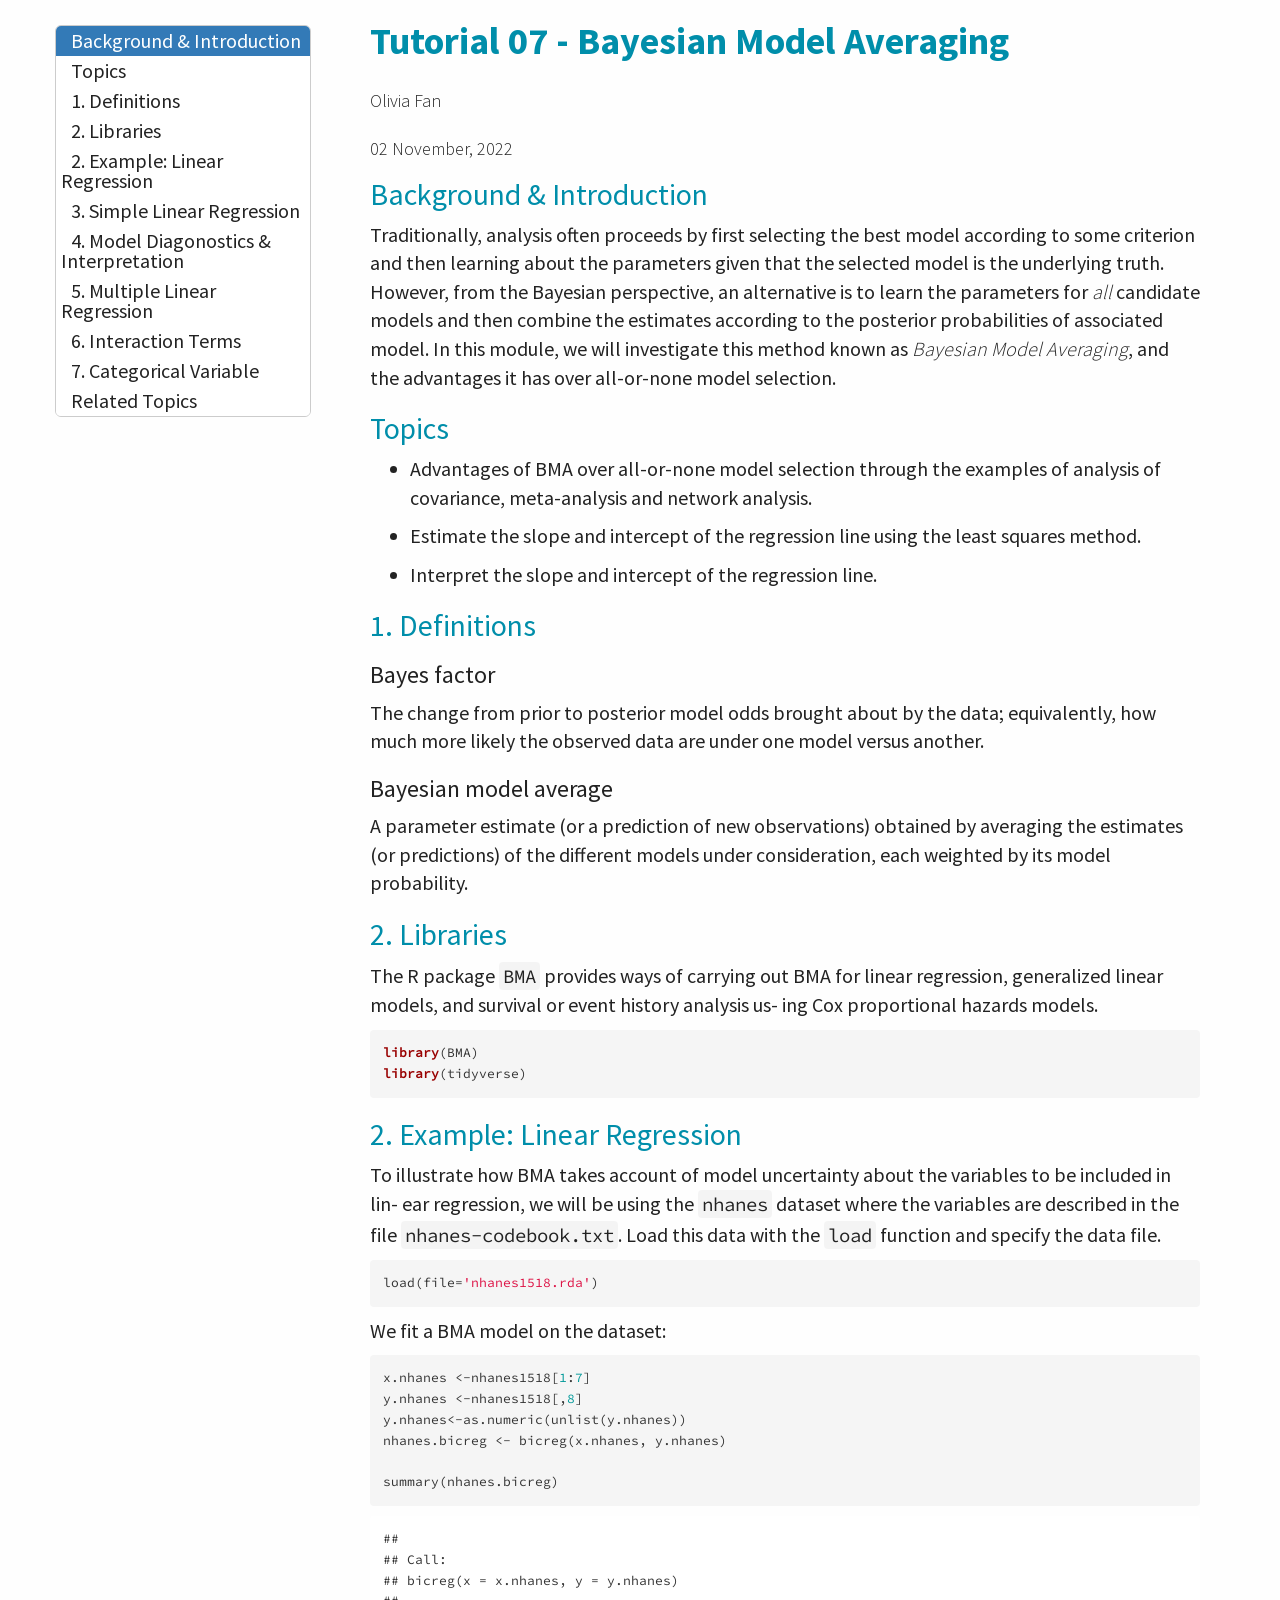
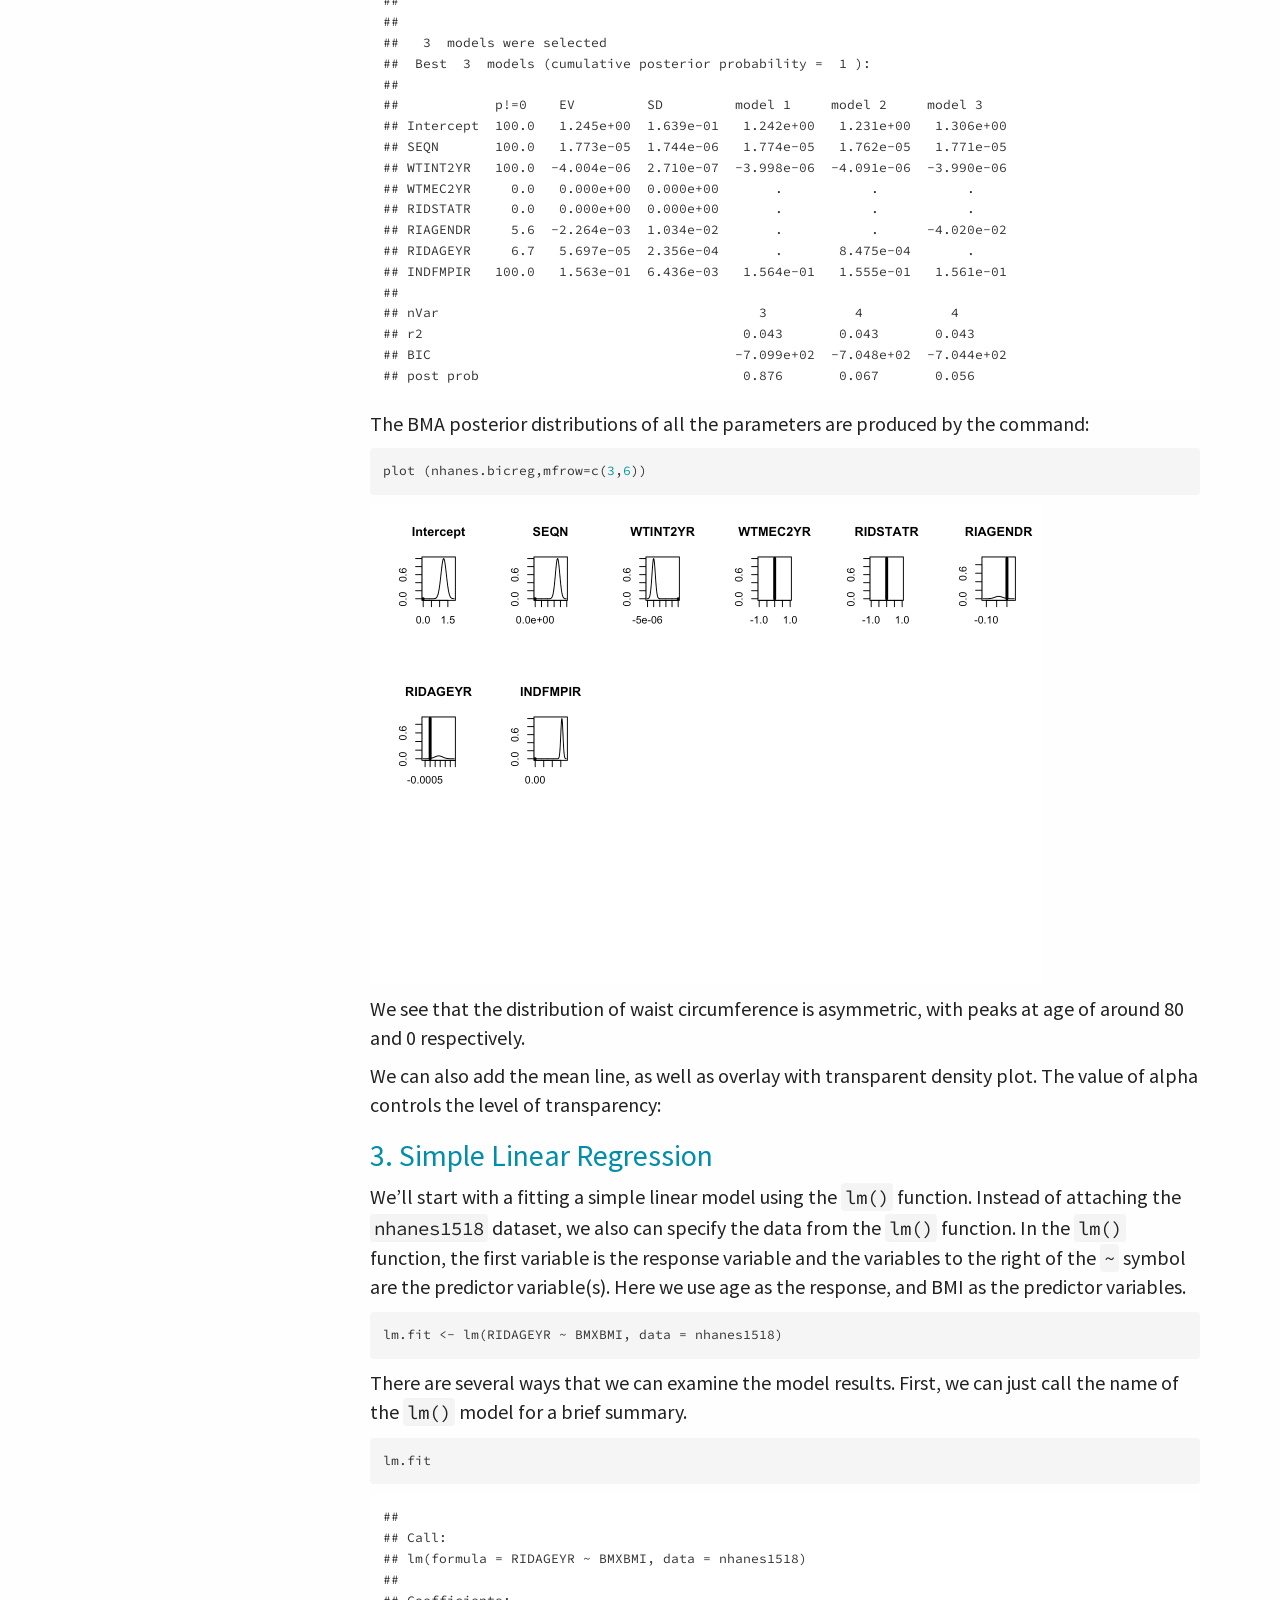
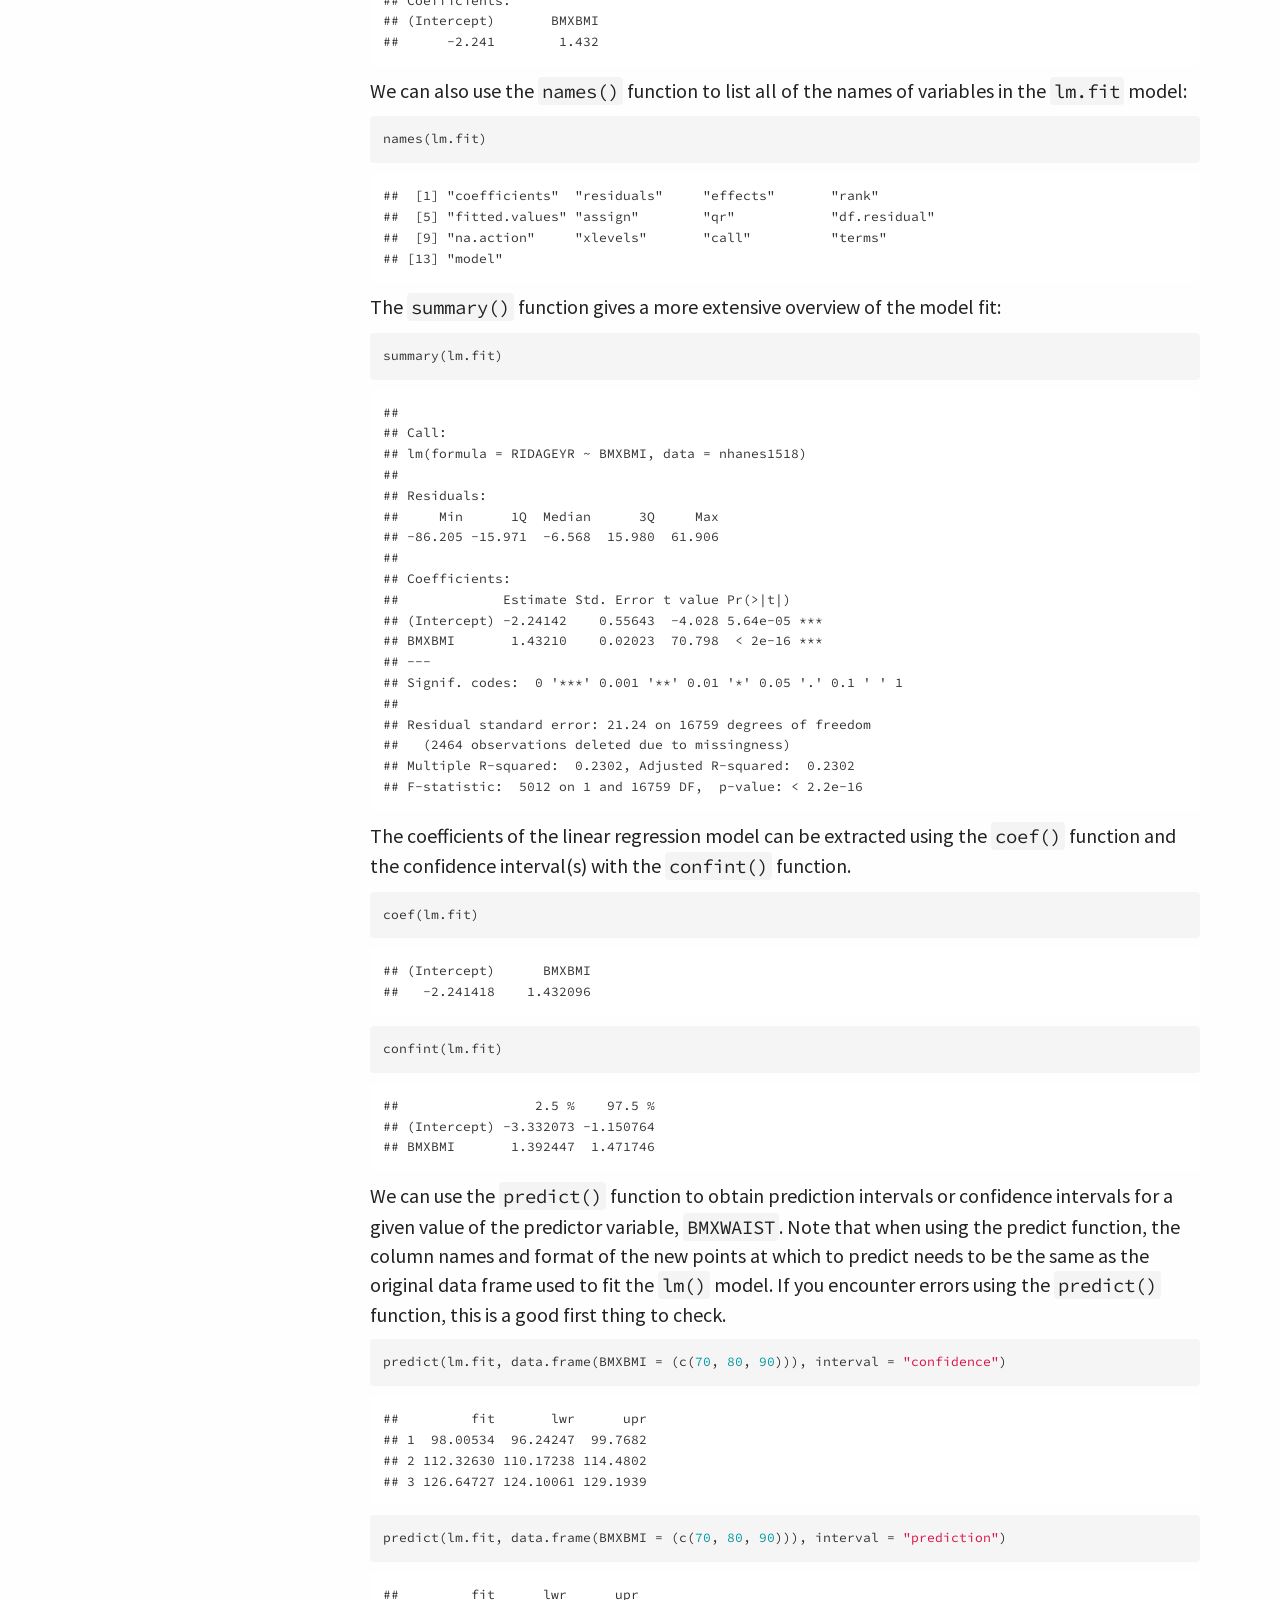
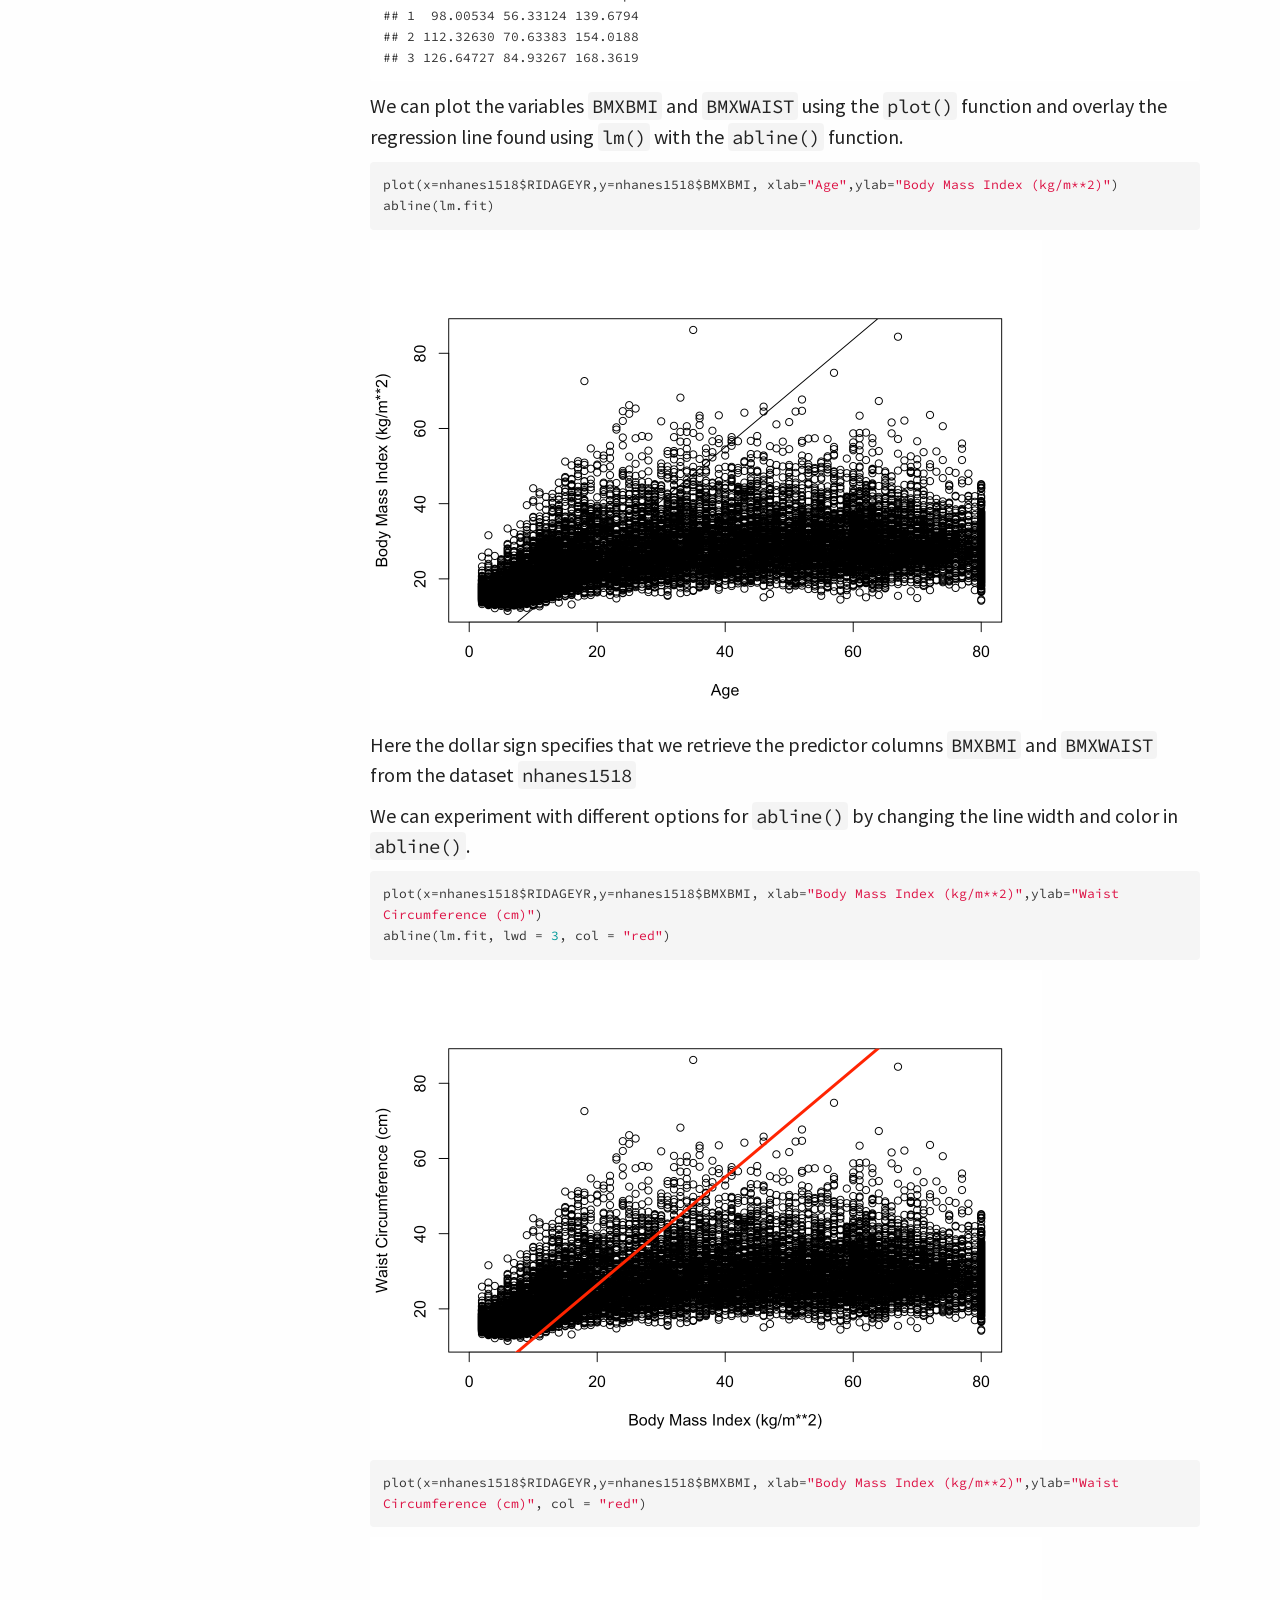
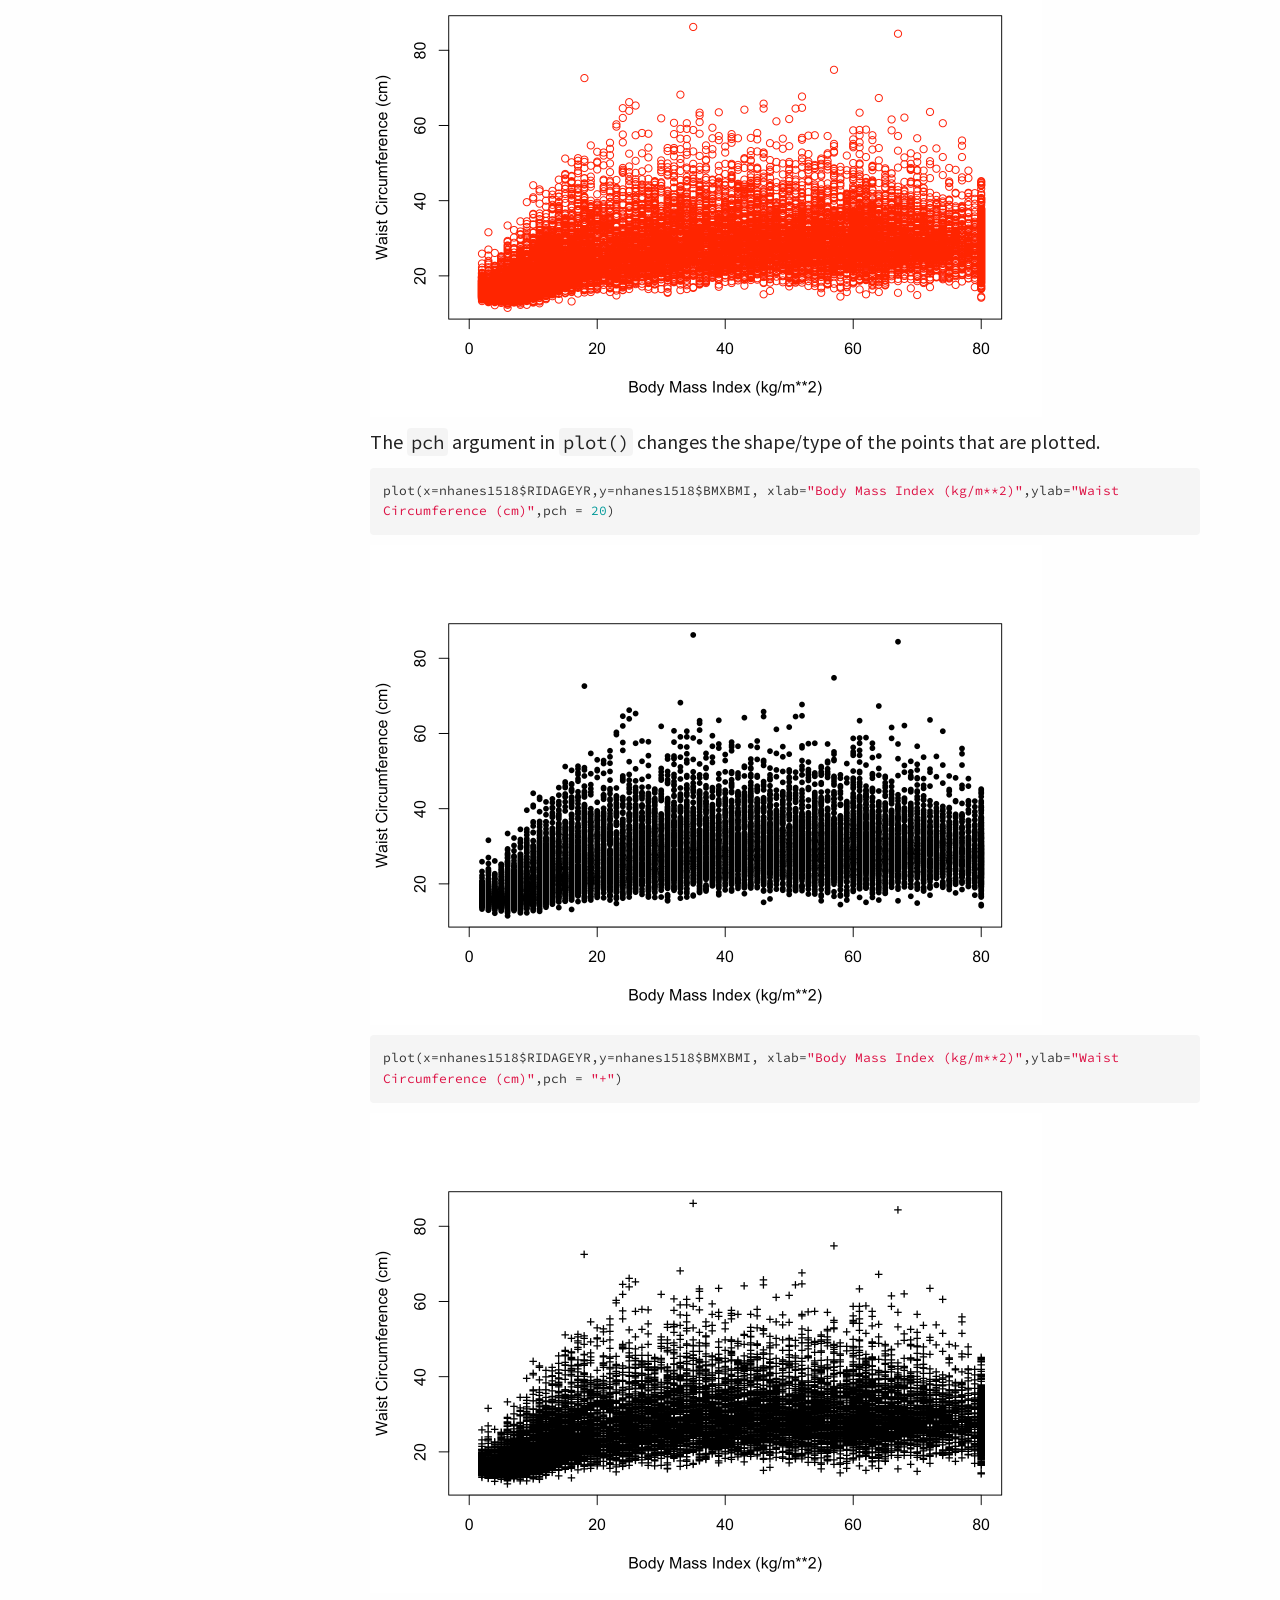
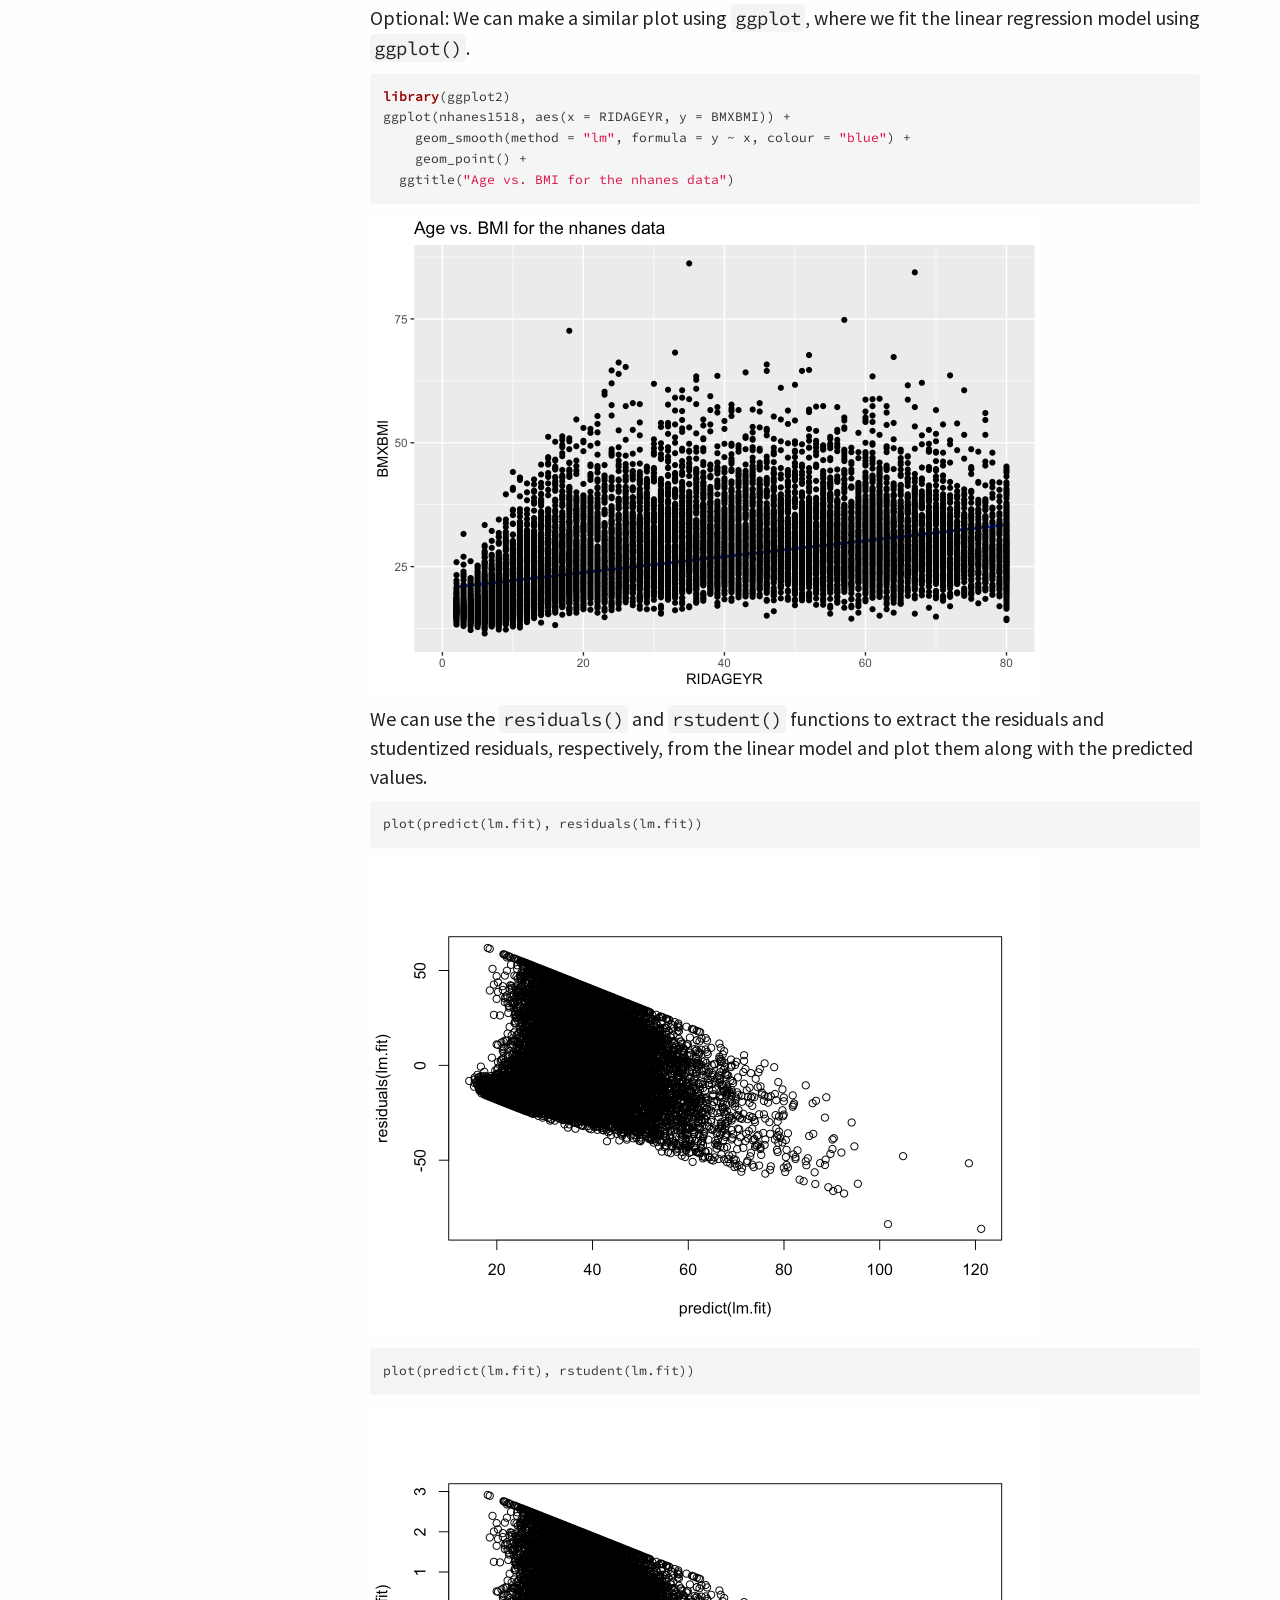
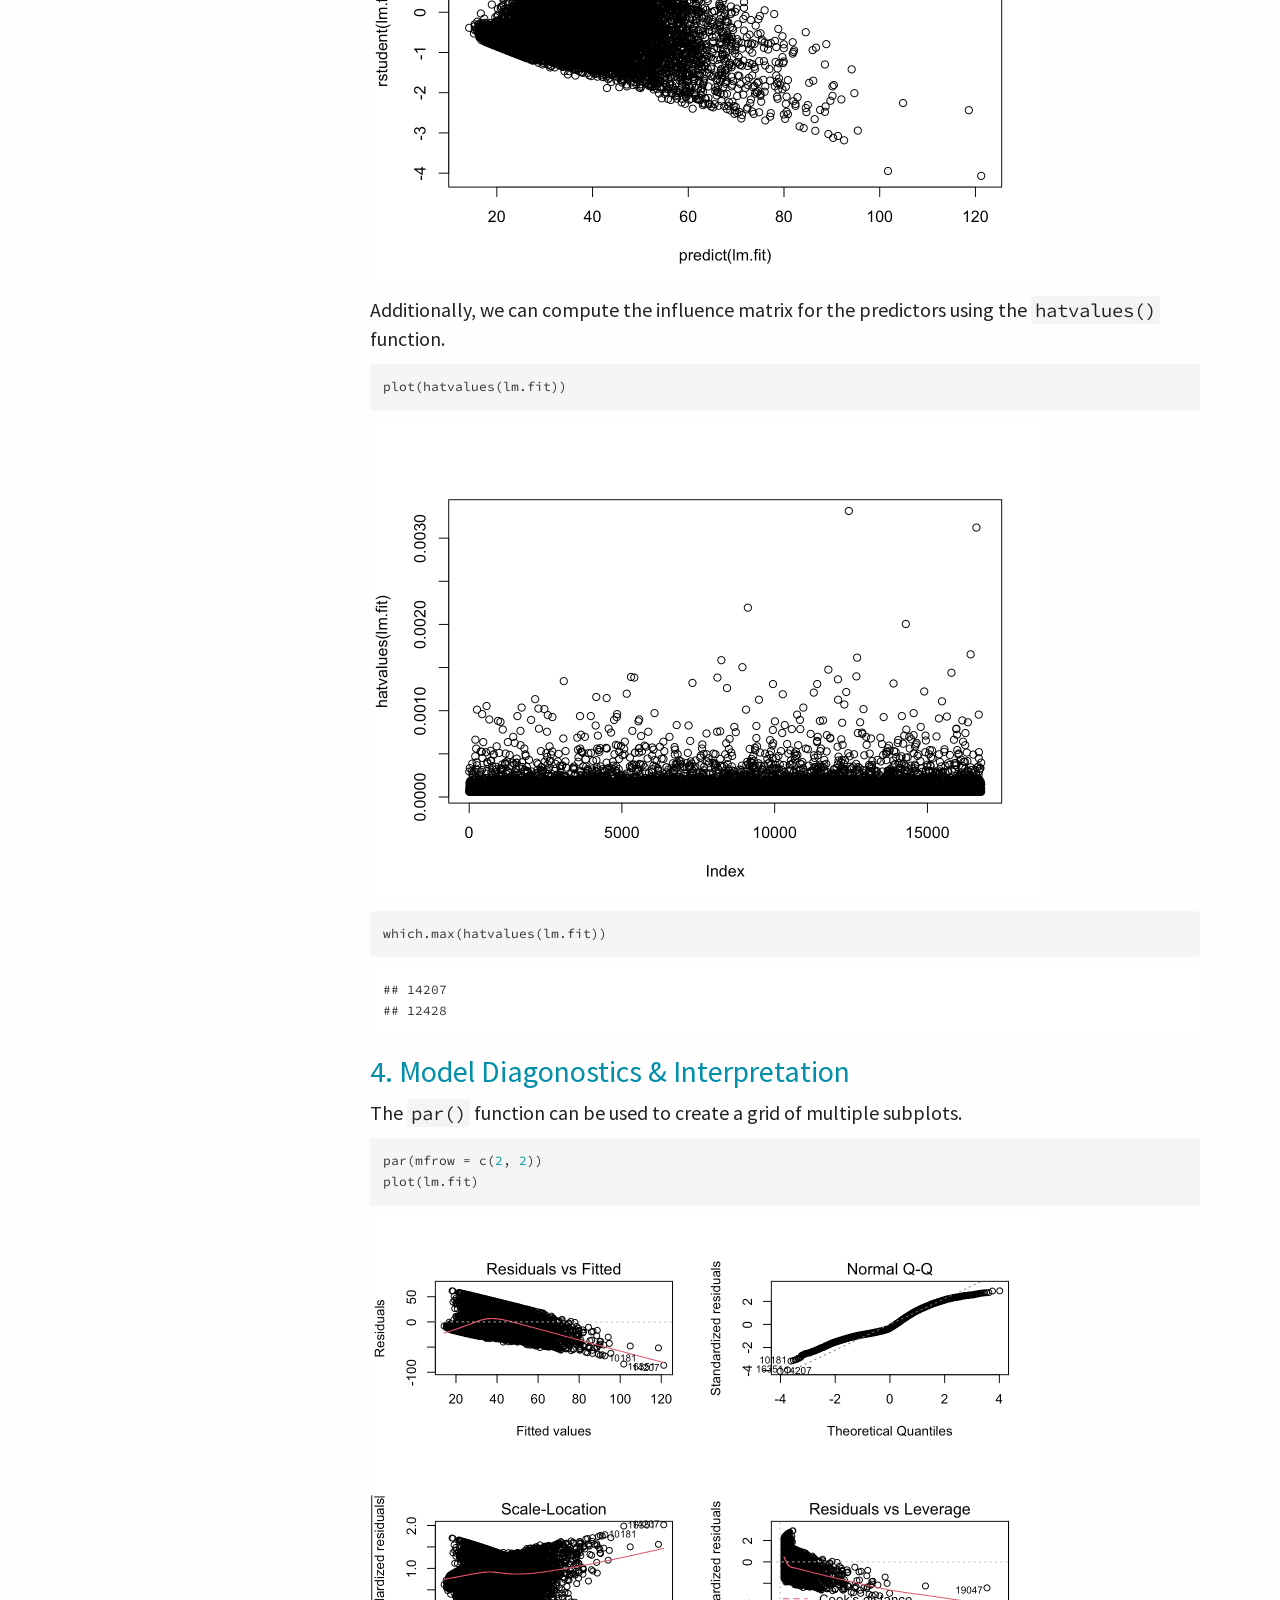
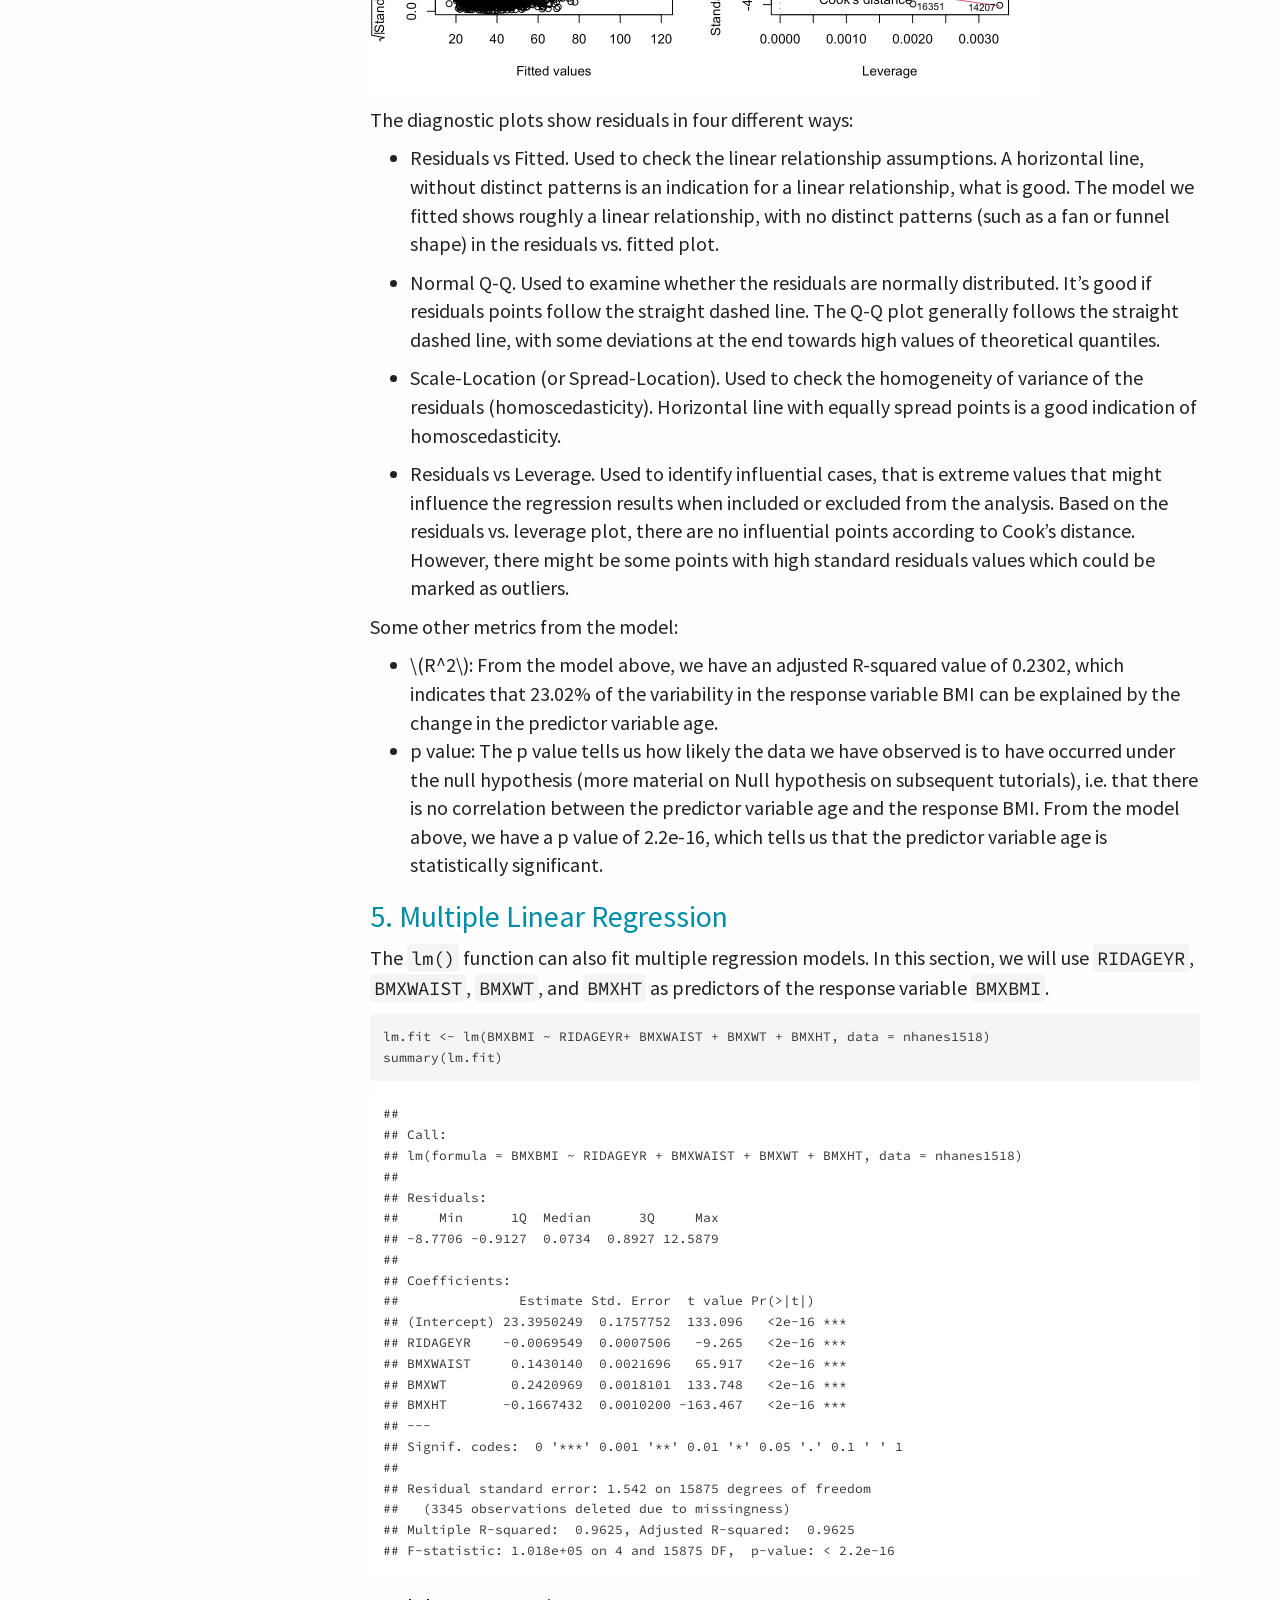
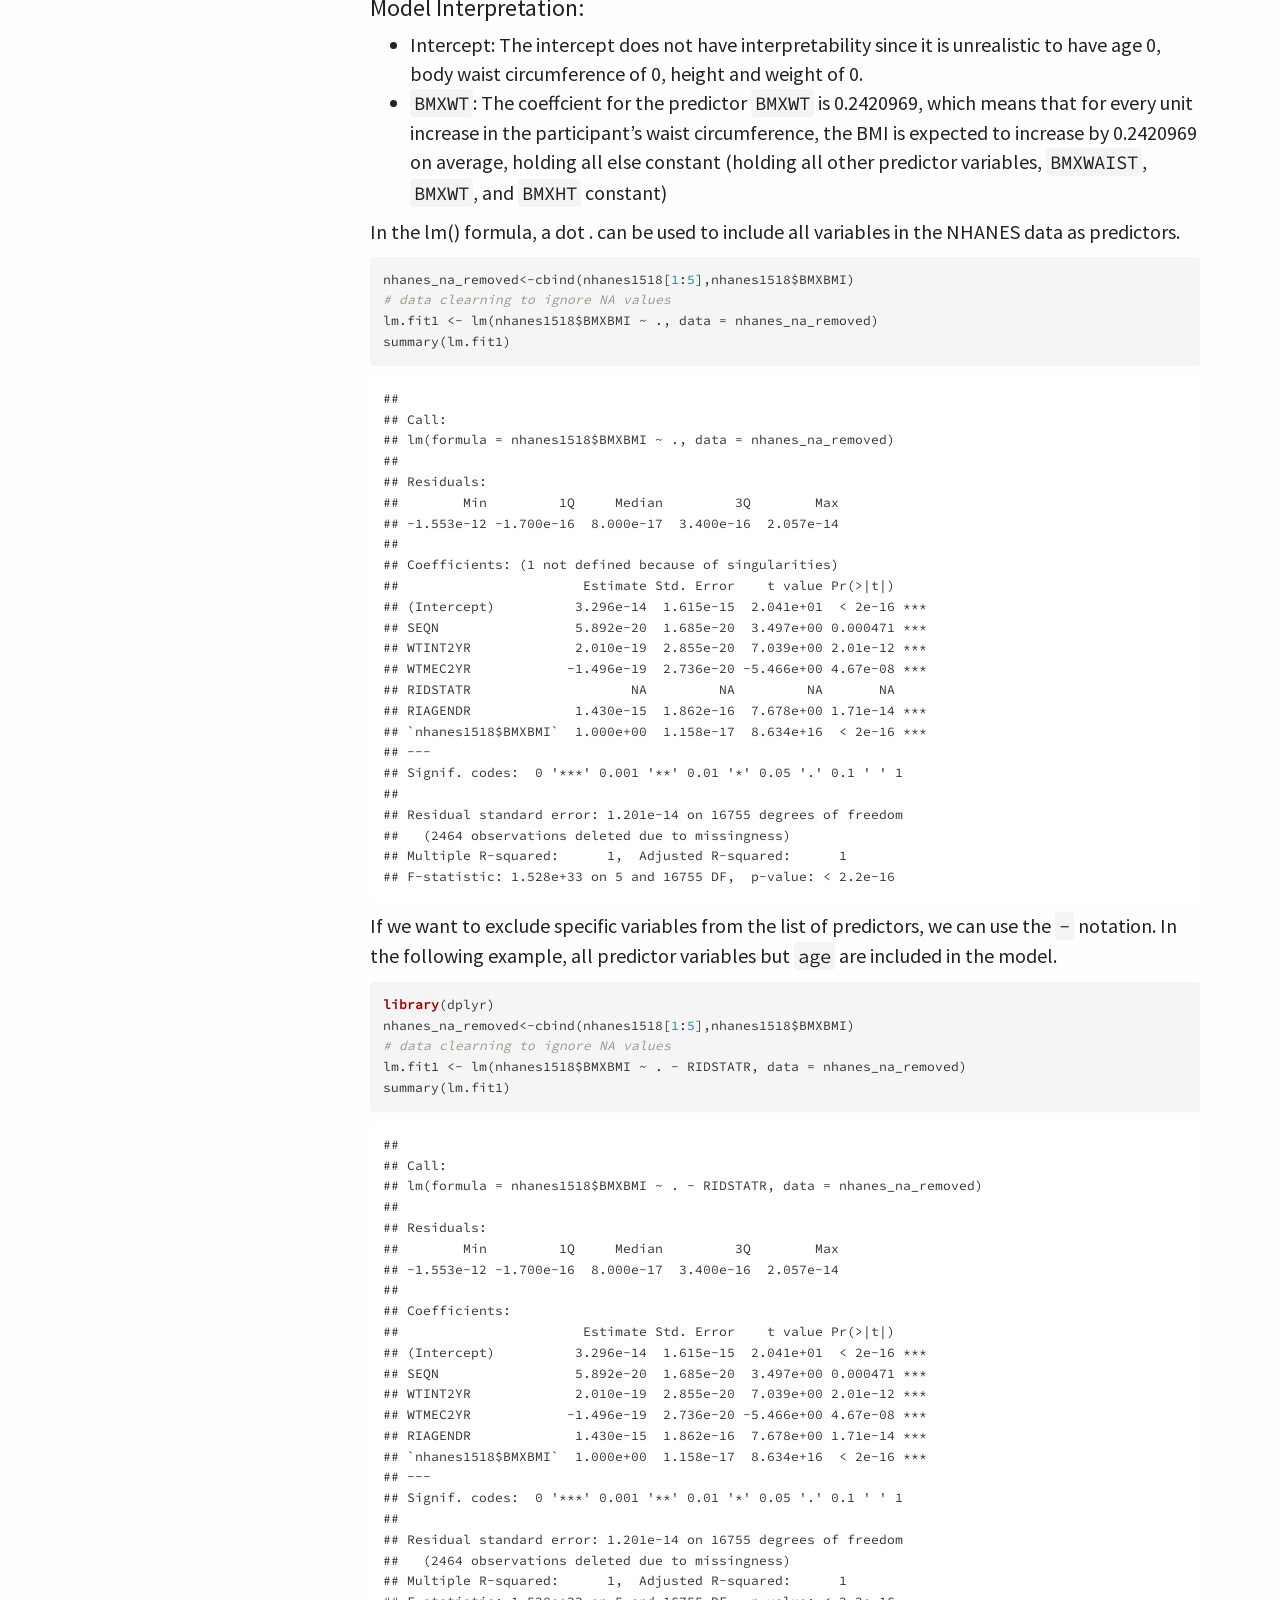
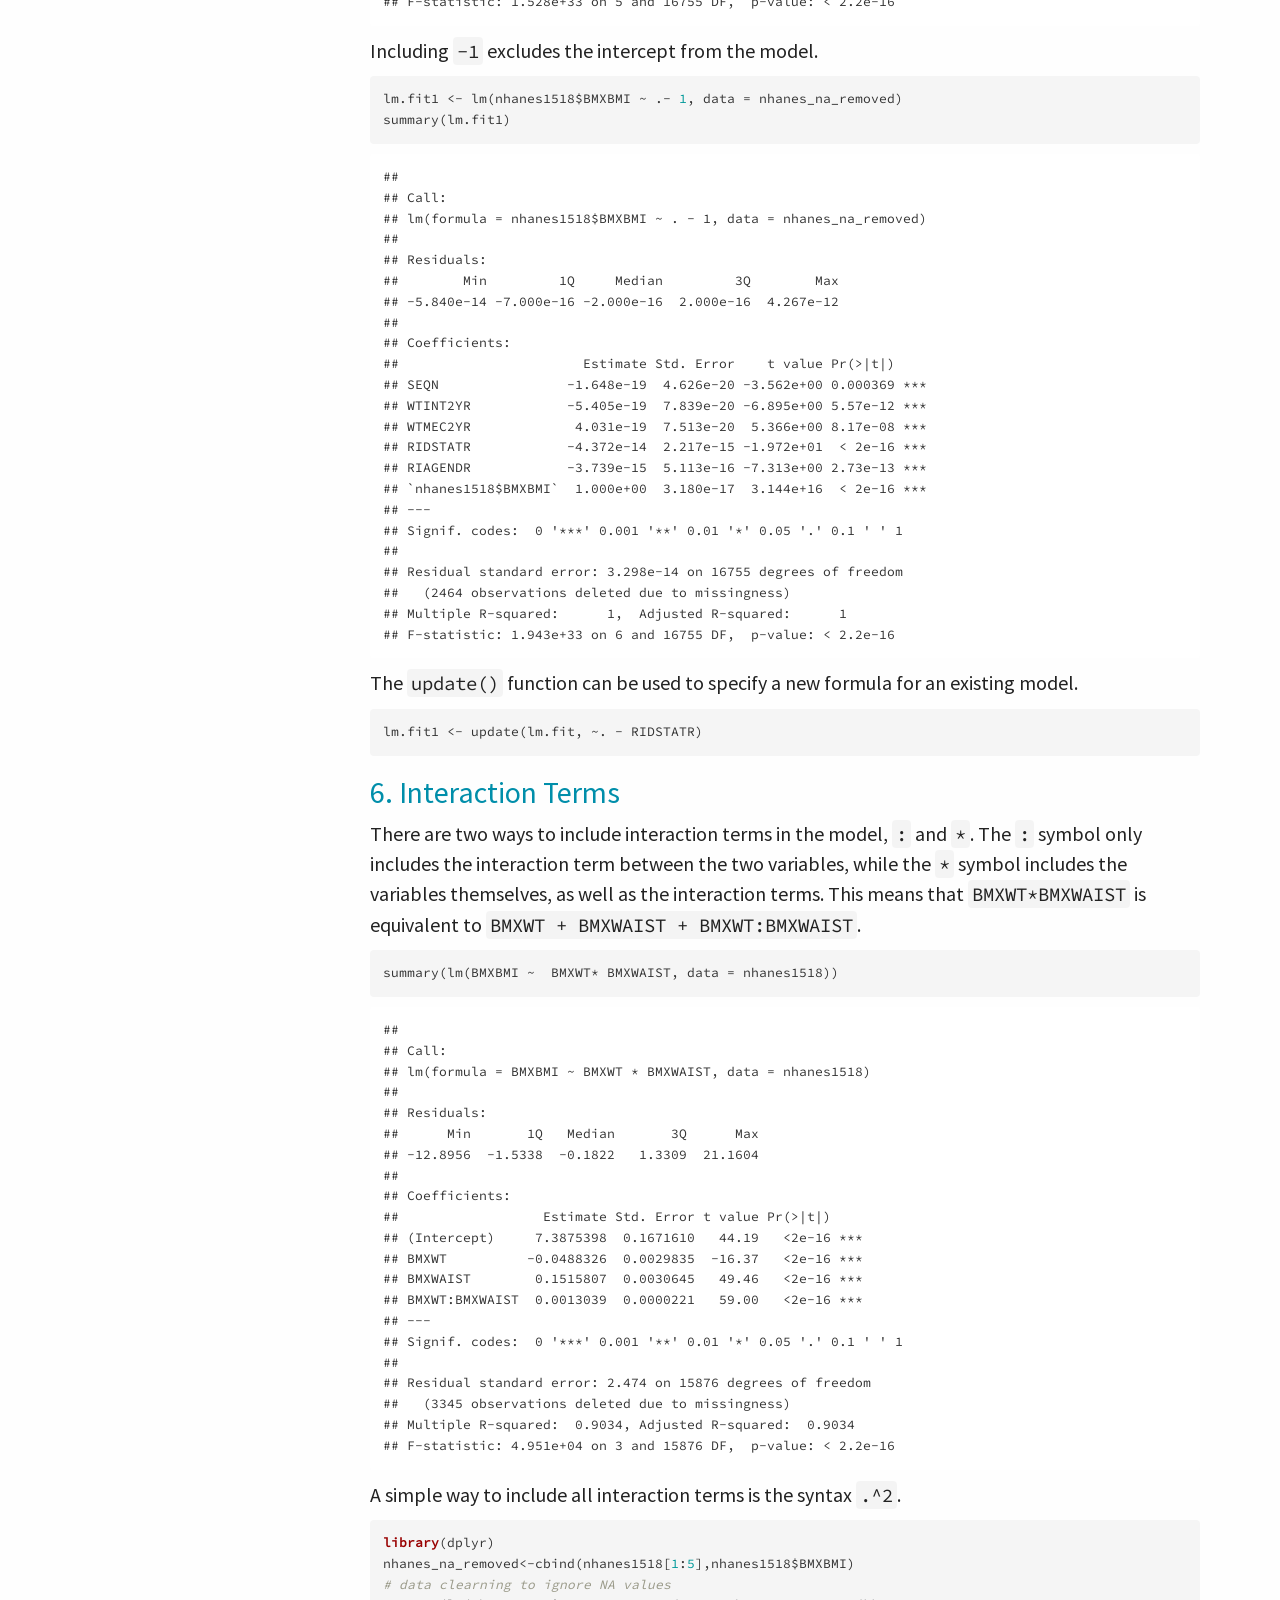
==== static/slides/07-BMA.html @ 15117e19 "fixed graph sizes" ====
<!DOCTYPE html>

<html>

<head>

<meta charset="utf-8" />
<meta name="generator" content="pandoc" />
<meta http-equiv="X-UA-Compatible" content="IE=EDGE" />


<meta name="author" content="Olivia Fan" />


<title>Tutorial 07 - Bayesian Model Averaging</title>

<script src="[data-uri]"></script>
<script src="[data-uri]"></script>
<meta name="viewport" content="width=device-width, initial-scale=1" />
<link href="data:text/css,html%7Bfont%2Dfamily%3Asans%2Dserif%3B%2Dwebkit%2Dtext%2Dsize%2Dadjust%3A100%25%3B%2Dms%2Dtext%2Dsize%2Dadjust%3A100%25%7Dbody%7Bmargin%3A0%7Darticle%2Caside%2Cdetails%2Cfigcaption%2Cfigure%2Cfooter%2Cheader%2Chgroup%2Cmain%2Cmenu%2Cnav%2Csection%2Csummary%7Bdisplay%3Ablock%7Daudio%2Ccanvas%2Cprogress%2Cvideo%7Bdisplay%3Ainline%2Dblock%3Bvertical%2Dalign%3Abaseline%7Daudio%3Anot%28%5Bcontrols%5D%29%7Bdisplay%3Anone%3Bheight%3A0%7D%5Bhidden%5D%2Ctemplate%7Bdisplay%3Anone%7Da%7Bbackground%2Dcolor%3Atransparent%7Da%3Aactive%2Ca%3Ahover%7Boutline%3A0%7Dabbr%5Btitle%5D%7Bborder%2Dbottom%3A1px%20dotted%7Db%2Cstrong%7Bfont%2Dweight%3A700%7Ddfn%7Bfont%2Dstyle%3Aitalic%7Dh1%7Bmargin%3A%2E67em%200%3Bfont%2Dsize%3A2em%7Dmark%7Bcolor%3A%23000%3Bbackground%3A%23ff0%7Dsmall%7Bfont%2Dsize%3A80%25%7Dsub%2Csup%7Bposition%3Arelative%3Bfont%2Dsize%3A75%25%3Bline%2Dheight%3A0%3Bvertical%2Dalign%3Abaseline%7Dsup%7Btop%3A%2D%2E5em%7Dsub%7Bbottom%3A%2D%2E25em%7Dimg%7Bborder%3A0%7Dsvg%3Anot%28%3Aroot%29%7Boverflow%3Ahidden%7Dfigure%7Bmargin%3A1em%2040px%7Dhr%7Bheight%3A0%3B%2Dwebkit%2Dbox%2Dsizing%3Acontent%2Dbox%3B%2Dmoz%2Dbox%2Dsizing%3Acontent%2Dbox%3Bbox%2Dsizing%3Acontent%2Dbox%7Dpre%7Boverflow%3Aauto%7Dcode%2Ckbd%2Cpre%2Csamp%7Bfont%2Dfamily%3Amonospace%2Cmonospace%3Bfont%2Dsize%3A1em%7Dbutton%2Cinput%2Coptgroup%2Cselect%2Ctextarea%7Bmargin%3A0%3Bfont%3Ainherit%3Bcolor%3Ainherit%7Dbutton%7Boverflow%3Avisible%7Dbutton%2Cselect%7Btext%2Dtransform%3Anone%7Dbutton%2Chtml%20input%5Btype%3Dbutton%5D%2Cinput%5Btype%3Dreset%5D%2Cinput%5Btype%3Dsubmit%5D%7B%2Dwebkit%2Dappearance%3Abutton%3Bcursor%3Apointer%7Dbutton%5Bdisabled%5D%2Chtml%20input%5Bdisabled%5D%7Bcursor%3Adefault%7Dbutton%3A%3A%2Dmoz%2Dfocus%2Dinner%2Cinput%3A%3A%2Dmoz%2Dfocus%2Dinner%7Bpadding%3A0%3Bborder%3A0%7Dinput%7Bline%2Dheight%3Anormal%7Dinput%5Btype%3Dcheckbox%5D%2Cinput%5Btype%3Dradio%5D%7B%2Dwebkit%2Dbox%2Dsizing%3Aborder%2Dbox%3B%2Dmoz%2Dbox%2Dsizing%3Aborder%2Dbox%3Bbox%2Dsizing%3Aborder%2Dbox%3Bpadding%3A0%7Dinput%5Btype%3Dnumber%5D%3A%3A%2Dwebkit%2Dinner%2Dspin%2Dbutton%2Cinput%5Btype%3Dnumber%5D%3A%3A%2Dwebkit%2Douter%2Dspin%2Dbutton%7Bheight%3Aauto%7Dinput%5Btype%3Dsearch%5D%7B%2Dwebkit%2Dbox%2Dsizing%3Acontent%2Dbox%3B%2Dmoz%2Dbox%2Dsizing%3Acontent%2Dbox%3Bbox%2Dsizing%3Acontent%2Dbox%3B%2Dwebkit%2Dappearance%3Atextfield%7Dinput%5Btype%3Dsearch%5D%3A%3A%2Dwebkit%2Dsearch%2Dcancel%2Dbutton%2Cinput%5Btype%3Dsearch%5D%3A%3A%2Dwebkit%2Dsearch%2Ddecoration%7B%2Dwebkit%2Dappearance%3Anone%7Dfieldset%7Bpadding%3A%2E35em%20%2E625em%20%2E75em%3Bmargin%3A0%202px%3Bborder%3A1px%20solid%20silver%7Dlegend%7Bpadding%3A0%3Bborder%3A0%7Dtextarea%7Boverflow%3Aauto%7Doptgroup%7Bfont%2Dweight%3A700%7Dtable%7Bborder%2Dspacing%3A0%3Bborder%2Dcollapse%3Acollapse%7Dtd%2Cth%7Bpadding%3A0%7D%40media%20print%7B%2A%2C%3Aafter%2C%3Abefore%7Bcolor%3A%23000%21important%3Btext%2Dshadow%3Anone%21important%3Bbackground%3A0%200%21important%3B%2Dwebkit%2Dbox%2Dshadow%3Anone%21important%3Bbox%2Dshadow%3Anone%21important%7Da%2Ca%3Avisited%7Btext%2Ddecoration%3Aunderline%7Da%5Bhref%5D%3Aafter%7Bcontent%3A%22%20%28%22%20attr%28href%29%20%22%29%22%7Dabbr%5Btitle%5D%3Aafter%7Bcontent%3A%22%20%28%22%20attr%28title%29%20%22%29%22%7Da%5Bhref%5E%3D%22javascript%3A%22%5D%3Aafter%2Ca%5Bhref%5E%3D%22%23%22%5D%3Aafter%7Bcontent%3A%22%22%7Dblockquote%2Cpre%7Bborder%3A1px%20solid%20%23999%3Bpage%2Dbreak%2Dinside%3Aavoid%7Dthead%7Bdisplay%3Atable%2Dheader%2Dgroup%7Dimg%2Ctr%7Bpage%2Dbreak%2Dinside%3Aavoid%7Dimg%7Bmax%2Dwidth%3A100%25%21important%7Dh2%2Ch3%2Cp%7Borphans%3A3%3Bwidows%3A3%7Dh2%2Ch3%7Bpage%2Dbreak%2Dafter%3Aavoid%7D%2Enavbar%7Bdisplay%3Anone%7D%2Ebtn%3E%2Ecaret%2C%2Edropup%3E%2Ebtn%3E%2Ecaret%7Bborder%2Dtop%2Dcolor%3A%23000%21important%7D%2Elabel%7Bborder%3A1px%20solid%20%23000%7D%2Etable%7Bborder%2Dcollapse%3Acollapse%21important%7D%2Etable%20td%2C%2Etable%20th%7Bbackground%2Dcolor%3A%23fff%21important%7D%2Etable%2Dbordered%20td%2C%2Etable%2Dbordered%20th%7Bborder%3A1px%20solid%20%23ddd%21important%7D%7D%40font%2Dface%7Bfont%2Dfamily%3A%27Glyphicons%20Halflings%27%3Bsrc%3Aurl%28data%3Aapplication%2Fvnd%2Ems%2Dfontobject%3Bbase64%2Cn04AAEFNAAACAAIABAAAAAAABQAAAAAAAAABAJABAAAEAExQAAAAAAAAAAIAAAAAAAAAAAEAAAAAAAAAJxJ%[base64]%2FSEdmjKHUbyow8ATBE40IvWA3vTu8LiABDQ%2BpexwUMcm1SMnNryctQSiI1K5ZnbOlXKmnVV5YvRe6RnNMFNCOs1KNVpn6yZhCJkRtVRNzEufeIq7HgSrcx4S8h%2Fv4vnrrKc6oCNxmSk2uKlZQHBii6iKFoH0746ThvkO1kJHlxjrkxs%2BLWORaDQBEtiYJIR5IB9Bi1UyL4Rmr0BNigNkMzlKQmnofBHviqVzUxwdMb3NdCn69hy%2BpRYVKGVS%2F1tnsqv4LL7wCCPZZAZPT4aCShHjHJVNuXbmMrY5LeQaGnvAkXlVrJgKRAUdFjrWEah9XebPeQMj7KS7DIBAFt8ycgC5PLGUOHSE3ErGZCiViNLL5ZARfywnCoZaKQCu6NuFX42AEeKtKUGnr%2FCm2Cy8tpFhBPMW5Fxi4Qm4TkDWh4IWFDClhU2hRWosUWqcKLlgyXB%2BlSHaWaHiWlBAR8SeSgSPCQxdVQgzUixWKSTrIQEbU94viDctkvX%2BVSjJuUmV8L4CXShI11esnp0pjWNZIyxKHS4wVQ2ime1P4RnhvGw0aDN1OLAXGERsB7buFpFGGBAre4QEQR0HOIO5oYH305G%2BKspT%2FFupEGGafCCwxSe6ZUa%2B073rXHnNdVXE6eWvibUS27XtRzkH838mYLMBmYysZTM0EM3A1fbpCBYFccN1B%2FEnCYu%2FTgCGmr7bMh8GfYL%2BBfcLvB0gRagC09w9elfldaIy%2FhNCBLRgBgtCC7jAF63wLSMAfbfAlEggYU0bUA7ACCJmTDpEmJtI78w4%2FBO7dN7JR7J7ZvbYaUbaILSQsRBiF3HGk5fEg6p9unwLvn98r%2BvnsV%2B372uf1xBLq4qU%2F45fTuqaAP%2BpssmCCCTF0mhEow8ZXZOS8D7Q85JsxZ%2BAzok7B7O%2Ff6J8AzYBySZQB%2FQHYUSA%2BEeQhEWiS6AIQzgcsDiER4MjgMBAWDV4AgQ3g1eBgIdweCQmCjJEMkJ%2BPKRWyFHHmg1Wi%2F6xzUgA0LREoKJChwnQa9B%2B5RQZRB3IlBlkAnxyQNaANwHMowzlYSMCBgnbpzvqpl0iTJNCQidDI9ZrSYNIRBhHtUa5YHMHxyGEik9hDE0AKj72AbTCaxtHPUaKZdAZSnQTyjGqGLsmBStCejApUhg4uBMU6mATujEl%2BKdDPbI6Ag4vLr%2BhjY6lbjBeoLKnZl0UZgRX8gTySOeynZVz1wOq7e1hFGYIq%2BMhrGxDLak0PrwYzSXtcuyhXEhwOYofiW%2BEcI%2Fjw8P6IY6ed%2BetAbuqKp5QIapT77LnAe505lMuqL79a0ut4rWexzFttsOsLDy7zvtQzcq3U1qabe7tB0wHWVXji%2BzDbo8x8HyIRUbXnwUcklFv51fvTymiV%2BMXLSmGH9d9%2BaXpD5X6lao41anWGig7IwIdnoBY2ht%2FpO9mClLo4NdXHAsefqWUKlXJkbqPOFhMoR4aiA1BXqhRNbB2Xwi%2B7u%2FjpAoOpKJ0UX24EsrzMfHXViakCNcKjBxuQX8BO0ZqjJ3xXzf%2B61t2VXOSgJ8xu65QKgtN6FibPmPYsXbJRHHqbgATcSZxBqGiDiU4NNNsYBsKD0MIP%2FOfKnlk%2FLkaid%[base64]%2FgFtuW0wR4cgd%2BZKesSV7QkNE2kw6AV4hoIuC02LGmTomyf8PiO6CZzOTLTPQ%2BHW06H%2Btx%2BbQ8LmDYg1pTFrp2oJXgkZTyeRJZM0C8aE2LpFrNVDuhARsN543%2FFV6klQ6Tv1OoZGXLv0igKrl%2FCmJxRmX7JJbJ998VSIPQRyDBICzl4JJlYHbdql30NvYcOuZ7a10uWRrgoieOdgIm4rlq6vNOQBuqESLbXG5lzdJGHw2m0sDYmODXbYGTfSTGRKpssTO95fothJCjUGQgEL4yKoGAF%2F0SrpUDNn8CBgBcSDQByAeNkCXp4S4Ro2Xh4OeaGRgR66PVOsU8bc6TR5%[base64]%2F1SgRCJ1dk4UdBT7OoyuNgLs0oCd8RnrEIb6QdMxT2QjD4zMrJkfgx5aDMcA4orsTtKCqWb%2FVeyceqa5OGSmB28YwH4rFbkQaLoUN8OQQYnD3w2eXpI4ScQfbCUZiJ4yMOIKLyyTc7BQ4uXUw6Ee6%2FxM%2B4Y67ngNBknxIPwuppgIhFcwJyr6EIj%2BLzNj%2FmfR2vhhRlx0BILZoAYruF0caWQ7YxO66UmeguDREAFHYuC7HJviRgVO6ruJH59h%2FC%2FPkgSle8xNzZJULLWq9JMDTE2fjGE146a1Us6PZDGYle6ldWRqn%2FpdpgHKNGrGIdkRK%2BKPETT9nKT6kLyDI8xd9A1FgWmXWRAIHwZ37WyZHOVyCadJEmMVz0MadMjDrPho%2BEIochkVC2xgGiwwsQ6DMv2P7UXqT4x7CdcYGId2BJQQa85EQKmCmwcRejQ9Bm4oATENFPkxPXILHpMPUyWTI5rjNOsIlmEeMbcOCEqInpXACYQ9DDxmFo9vcmsDblcMtg4tqBerNngkIKaFJmrQAPnq1dEzsMXcwjcHdfdCibcAxxA%2Bq%2Fj9m3LM%2FO7WJka4tSidVCjsvo2lQ%2F2ewyoYyXwAYyr2PlRoR5MpgVmSUIrM3PQxXPbgjBOaDQFIyFMJvx3Pc5RSYj12ySVF9fwFPQu2e2KWVoL9q3Ayv3IzpGHUdvdPdrNUdicjsTQ2ISy7QU3DrEytIjvbzJnAkmANXjAFERA0MUoPF3%2F5KFmW14bBNOhwircYgMqoDpUMcDtCmBE82QM2YtdjVLB4kBuKho%2FbcwQdeboqfQartuU3CsCf%2BcXkgYAqp%2F0Ee3RorAZt0AvvOCSI4JICIlGlsV0bsSid%2FNIEALAAzb6HAgyWHBps6xAOwkJIGcB82CxRQq4sJf3FzA70A%2BTRqcqjEMETCoez3mkPcpnoALs0ugJY8kQwrC%[base64]%2FWDHA60cYFaI%2FPjpzquUqdaYGcIq%2BmLez3WLFFCtNBN2QJcrlcoELgiPku5R5dSlJFaCEqEZle1AQzAKC%2B1SotMcBNyQUFuRHRF6OlimSBgjZeTBCwLyc6A%2BP%2FoFRchXTz5ADknYJHxzrJ5pGuIKRQISU6WyKTBBjD8WozmVYWIsto1AS5rxzKlvJu4E%2FvwOiKxRtCWsDM%2BeTHUrmwrCK5BIfMzGkD%2B0Fk5LzBs0jMYXktNDblB06LMNJ09U8pzSLmo14MS0OMjcdrZ31pyQqxJJpRImlSvfYAK8inkYU52QY2FPEVsjoWewpwhRp5yAuNpkqhdb7ku9Seefl2D0B8SMTFD90xi4CSOwwZy9IKkpMtI3FmFUg3%2FkFutpQGNc3pCR7gvC4sgwbupDu3DyEN%2BW6YGLNM21jpB49irxy9BSlHrVDlnihGKHwPrbVFtc%2Bh1rVQKZduxIyojccZIIcOCmhEnC7UkY68WXKQgLi2JCDQkQWJRQuk60hZp0D3rtCTINSeY9Ej2kIKYfGxwOs4j9qMM7fYZiipzgcf7TamnehqdhsiMiCawXnz4xAbyCkLAx5EGbo3Ax1u3dUIKnTxIaxwQTHehPl3V491H0%2BbC5zgpGz7Io%2BmjdhKlPJ01EeMpM7UsRJMi1nGjmJg35i6bQBAAxjO%2FENJubU2mg3ONySEoWklCwdABETcs7ck3jgiuU9pcKKpbgn%2B3YlzV1FzIkB6pmEDOSSyDfPPlQskznctFji0kpgZjW5RZe6x9kYT4KJcXg0bNiCyif%2BpZACCyRMmYsfiKmN9tSO65F0R2OO6ytlEhY5Sj6uRKfFxw0ijJaAx%2Fk3QgnAFSq27%2F2i4GEBA%2BUvTJKK%2F9eISNvG46Em5RZfjTYLdeD8kdXHyrwId%2FDQZUaMCY4gGbke2C8vfjgV%2FY9kkRQOJIn%2FxM9INZSpiBnqX0Q9GlQPpPKAyO5y%2BW5NMPSRdBCUlmuxl40ZfMCnf2Cp044uI9WLFtCi4YVxKjuRCOBWIb4XbIsGdbo4qtMQnNOQz4XDSui7W%2FN6l54qOynCqD3DpWQ%2BmpD7C40D8BZEWGJX3tlAaZBMj1yjvDYKwCJBa201u6nBKE5UE%2B7QSEhCwrXfbRZylAaAkplhBWX50dumrElePyNMRYUrC99UmcSSNgImhFhDI4BXjMtiqkgizUGCrZ8iwFxU6fQ8GEHCFdLewwxYWxgScAYMdMLmcZR6b7rZl95eQVDGVoUKcRMM1ixXQtXNkBETZkVVPg8LoSrdetHzkuM7DjZRHP02tCxA1fmkXKF3VzfN1pc1cv%2F8lbTIkkYpqKM9VOhp65ktYk%2BQ46myFWBapDfyWUCnsnI00QTBQmuFjMZTcd0V2NQ768Fhpby04k2IzNR1wKabuGJqYWwSly6ocMFGTeeI%2BejsWDYgEvr66QgqdcIbFYDNgsm0x9UHY6SCd5%2B7tpsLpKdvhahIDyYmEJQCqMqtCF6UlrE5GXRmbu%[base64]%2FiOmsLtHSWNUWEGk9hScMPShasUA1AcHOtRZlqMeQ0OzYS9vQvYUjOLrzP07BUAFikcJNMi7gIxEw4pL1G54TcmmmoAQ5s7TGWErJZ2Io4yQ0ljRYhL8H5e62oDtLF8aDpnIvZ5R3GWJyAugdiiJW9hQAVTsnCBHhwu7rkBlBX6r3b7ejEY0k5GGeyKv66v%2B6dg7mcJTrWHbtMywbedYqCQ0FPwoytmSWsL8WTtChZCKKzEF7vP6De4x2BJkkniMgSdWhbeBSLtJZR9CTHetK1xb34AYIJ37OegYIoPVbXgJ%2FqDQK%2BbfCtxQRVKQu77WzOoM6SGL7MaZwCGJVk46aImai9fmam%2BWpHG%2B0BtQPWUgZ7RIAlPq6lkECUhZQ2gqWkMYKcYMYaIc4gYCDFHYa2d1nzp3%2BJ1eCBay8IYZ0wQRKGAqvCuZ%2FUgbQPyllosq%2BXtfKIZOzmeJqRazpmmoP%2F76YfkjzV2NlXTDSBYB04SVlNQsFTbGPk1t%2FI4Jktu0XSgifO2ozFOiwd%2F0SssJDn0dn4xqk4GDTTKX73%2FwQyBLdqgJ%2BWx6AQaba3BA9CKEzjtQYIfAsiYamapq80LAamYjinlKXUkxdpIDk0puXUEYzSalfRibAeDAKpNiqQ0FTwoxuGYzRnisyTotdVTclis1LHRQCy%2FqqL8oUaQzWRxilq5Mi0IJGtMY02cGLD69vGjkj3p6pGePKI8bkBv5evq8SjjyU04vJR2cQXQwSJyoinDsUJHCQ50jrFTT7yRdbdYQMB3MYCb6uBzJ9ewhXYPAIZSXfeEQBZZ3GPN3Nbhh%2FwkvAJLXnQMdi5NYYZ5GHE400GS5rXkOZSQsdZgIbzRnF9ueLnsfQ47wHAsirITnTlkCcuWWIUhJSbpM3wWhXNHvt2xUsKKMpdBSbJnBMcihkoDqAd1Zml%2FR4yrzow1Q2A5G%2Bkzo%2FRhRxQS2lCSDRV8LlYLBOOoo1bF4jwJAwKMK1tWLHlu9i0j4Ig8qVm6wE1DxXwAwQwsaBWUg2pOOol2dHxyt6npwJEdLDDVYyRc2D0HbcbLUJQj8gPevQBUBOUHXPrsAPBERICpnYESeu2OHotpXQxRGlCCtLdIsu23MhZVEoJg8Qumj%2FUMMc34IBqTKLDTp76WzL%2FdMjCxK7MjhiGjeYAC%2Fkj%2FjY%2FRde7hpSM1xChrog6yZ7OWTuD56xBJnGFE%2BpT2ElSyCnJcwVzCjkqeNLfMEJqKW0G7OFIp0G%2B9mh50I9o8k1tpCY0xYqFNIALgIfc2me4n1bmJnRZ89oepgLPT0NTMLNZsvSCZAc3TXaNB07vail36%2FdBySis4m9%2FDR8izaLJW6bWCkVgm5T%2Bius3ZXq4xI%2BGnbveLbdRwF2mNtsrE0JjYc1AXknCOrLSu7Te%2Fr4dPYMCl5qtiHNTn%2BTPbh1jCBHH%2BdMJNhwNgs3nT%2BOhQoQ0vYif56BMG6WowAcHR3DjQolxLzyVekHj00PBAaW7IIAF1EF%2BuRIWyXjQMAs2chdpaKPNaB%2BkSezYt0%2BCA04sOg5vx8Fr7Ofa9sUv87h7SLAUFSzbetCCZ9pmyLt6l6%2FTzoA1%2FZBG9bIUVHLAbi%2FkdBFgYGyGwRQGBpkqCEg2ah9UD6EedEcEL3j4y0BQQCiExEnocA3SZboh%2Bepgd3YsOkHskZwPuQ5OoyA0fTA5AXrHcUOQF%2BzkJHIA7PwCDk1gGVmGUZSSoPhNf%2BTklauz98QofOlCIQ%2FtCD4dosHYPqtPCXB3agggQQIqQJsSkB%2Bqn0rkQ1toJjON%2FOtCIB9RYv3PqRA4C4U68ZMlZn6BdgEvi2ziU%2BTQ6NIw3ej%2BAtDwMGEZk7e2IjxUWKdAxyaw9OCwSmeADTPPleyk6UhGDNXQb%2B%2BW6Uk4q6F7%2Frg6WVTo82IoCxSIsFDrav4EPHphD3u4hR53WKVvYZUwNCCeM4PMBWzK%2BEfIthZOkuAwPo5C5jgoZgn6dUdvx5rIDmd58cXXdKNfw3l%2BwM2UjgrDJeQHhbD7HW2QDoZMCujgIUkk5Fg8VCsdyjOtnGRx8wgKRPZN5dR0zPUyfGZFVihbFRniXZFOZGKPnEQzU3AnD1KfR6weHW2XS6KbPJxUkOTZsAB9vTVp3Le1F8q5l%2BDMcLiIq78jxAImD2pGFw0VHfRatScGlK6SMu8leTmhUSMy8Uhdd6xBiH3Gdman4tjQGLboJfqz6fL2WKHTmrfsKZRYX6BTDjDldKMosaSTLdQS7oDisJNqAUhw1PfTlnacCO8vl8706Km1FROgLDmudzxg%2BEWTiArtHgLsRrAXYWdB0NmToNCJdKm0KWycZQqb%2BMw76Qy29iQ5up%2FX7oyw8QZ75kP5F6iJAJz6KCmqxz8fEa%2FxnsMYcIO%2FvEkGRuMckhr4rIeLrKaXnmIzlNLxbFspOphkcnJdnz%2FChp%2FVlpj2P7jJQmQRwGnltkTV5dbF9fE3%2FfxoSqTROgq9wFUlbuYzYcasE0ouzBo%2BdDCDzxKAfhbAZYxQiHrLzV2iVexnDX%2FQnT1fsT%2Fxuhu1ui5qIytgbGmRoQkeQooO8eJNNZsf0iALur8QxZFH0nCMnjerYQqG1pIfjyVZWxhVRznmmfLG00BcBWJE6hzQWRyFknuJnXuk8A5FRDCulwrWASSNoBtR%2BCtGdkPwYN2o7DOw%2FVGlCZPusRBFXODQdUM5zeHDIVuAJBLqbO%2Ff9Qua%2BpDqEPk230Sob9lEZ8BHiCorjVghuI0lI4JDgHGRDD%2FprQ84B1pVGkIpVUAHCG%2Biz3Bn3qm2AVrYcYWhock4jso5%2BJ7HfHVj4WMIQdGctq3psBCVVzupQOEioBGA2Bk%2BUILT7%2BVoX5mdxxA5fS42gISQVi%2FHTzrgMxu0fY6hE1ocUwwbsbWcezrY2n6S8%2F6cxXkOH4prpmPuFoikTzY7T85C4T2XYlbxLglSv2uLCgFv8Quk%2FwdesUdWPeHYIH0R729JIisN9Apdd4eB10aqwXrPt%2BSu9mA8k8n1sjMwnfsfF2j3jMUzXepSHmZ%2FBfqXvzgUNQQWOXO8YEuFBh4QTYCkOAPxywpYu1VxiDyJmKVcmJPGWk%2Fgc3Pov02StyYDahwmzw3E1gYC9wkupyWfDqDSUMpCTH5e5N8B%2F%2FlHiMuIkTNw4USHrJU67bjXGqNav6PBuQSoqTxc8avHoGmvqNtXzIaoyMIQIiiUHIM64cXieouplhNYln7qgc4wBVAYR104kO%2BCvKqsg4yIUlFNThVUAKZxZt1XA34h3TCUUiXVkZ0w8Hh2R0Z5L0b4LZvPd%2Fp1gi%2F07h8qfwHrByuSxglc9cI4QIg2oqvC%2Fqm0i7tjPLTgDhoWTAKDO2ONW5oe%2B%2FeKB9vZB8K6C25yCZ9RFVMnb6NRdRjyVK57CHHSkJBfnM2%2Fj4ODUwRkqrtBBCrDsDpt8jhZdXoy%2F1BCqw3sSGhgGGy0a5Jw6BP%2FTExoCmNFYjZl248A0osgPyGEmRA%2BfAsqPVaNAfytu0vuQJ7rk3J4kTDTR2AlCHJ5cls26opZM4w3jMULh2YXKpcqGBtuleAlOZnaZGbD6DHzMd6i2oFeJ8z9XYmalg1Szd%2FocZDc1C7Y6vcALJz2lYnTXiWEr2wawtoR4g3jvWUU2Ngjd1cewtFzEvM1NiHZPeLlIXFbBPawxNgMwwAlyNSuGF3zizVeOoC9bag1qRAQKQE%2FEZBWC2J8mnXAN2aTBboZ7HewnObE8CwROudZHmUM5oZ%2FUgd%2FJZQK8lvAm43uDRAbyW8gZ%2BZGq0EVerVGUKUSm%2FIdn8AQHdR4m7bue88WBwft9mSCeMOt1ncBwziOmJYI2ZR7ewNMPiCugmSsE4EyQ%2BQATJG6qORMGd4snEzc6B4shPIo4G1T7PgSm8PY5eUkPdF8JZ0VBtadbHXoJgnEhZQaODPj2gpODKJY5Yp4DOsLBFxWbvXN755KWylJm%2BoOd4zEL9Hpubuy2gyyfxh8oEfFutnYWdfB8PdESLWYvSqbElP9qo3u6KTmkhoacDauMNNjj0oy40DFV7Ql0aZj77xfGl7TJNHnIwgqOkenruYYNo6h724%2BzUQ7%2BvkCpZB%2BpGA562hYQiDxHVWOq0oDQl%2FQsoiY%2BcuI7iWq%2FZIBtHcXJ7kks%2Bh2fCNUPA82BzjnqktNts%2BRLdk1VSu%2BtqEn7QZCCsvEqk6FkfiOYkrsw092J8jsfIuEKypNjLxrKA9kiA19mxBD2suxQKCzwXGws7kEJvlhUiV9tArLIdZW0IORcxEzdzKmjtFhsjKy%2F44XYXdI5noQoRcvjZ1RMPACRqYg2V1%2BOwOepcOknRLLFdYgTkT5UApt%2FJhLM3jeFYprZV%2BZow2g8fP%2BU68hkKFWJj2yBbKqsrp25xkZX1DAjUw52IMYWaOhab8Kp05VrdNftqwRrymWF4OQSjbdfzmRZirK8FMJELEgER2PHjEAN9pGfLhCUiTJFbd5LBkOBMaxLr%2FA1SY9dXFz4RjzoU9ExfJCmx%2FI9FKEGT3n2cmzl2X42L3Jh%2BAbQq6sA%2BSs1kitoa4TAYgKHaoybHUDJ51oETdeI%2F9ThSmjWGkyLi5QAGWhL0BG1UsTyRGRJOldKBrYJeB8ljLJHfATWTEQBXBDnQexOHTB%2BUn44zExFE4vLytcu5NwpWrUxO%2F0ZICUGM7hGABXym0V6ZvDST0E370St9MIWQOTWngeoQHUTdCJUP04spMBMS8LSker9cReVQkULFDIZDFPrhTzBl6sed9wcZQTbL%2BBDqMyaN3RJPh%2Fanbx%2BIv%2BqgQdAa3M9Z5JmvYlh4qop%2BHo1F1W5gbOE9YKLgAnWytXElU4G8GtW47lhgFE6gaSs%2Bgs37sFvi0PPVvA5dnCBgILTwoKd%2F%2BDoL9F6inlM7H4rOTzD79KJgKlZO%2FZgt22UsKhrAaXU5ZcLrAglTVKJEmNJvORGN1vqrcfSMizfpsgbIe9zno%2BgBoKVXgIL%2FVI8dB1O5o%2FR3Suez%2FgD7M781ShjKpIIORM%2FnxG%2BjjhhgPwsn2IoXsPGPqYHXA63zJ07M2GPEykQwJBYLK808qYxuIew4frk52nhCsnCYmXiR6CuapvE1IwRB4%2FQftDbEn%2BAucIr1oxrLabRj9q4ae0%2BfXkHnteAJwXRbVkR0mctVSwEbqhJiMSZUp9DNbEDMmjX22m3ABpkrPQQTP3S1sib5pD2VRKRd%2BeNAjLYyT0hGrdjWJZy24OYXRoWQAIhGBZRxuBFMjjZQhpgrWo8SiFYbojcHO8V5DyscJpLTHyx9Fimassyo5U6WNtquUMYgccaHY5amgR3PQzq3ToNM5ABnoB9kuxsebqmYZm0R9qxJbFXCQ1UPyFIbxoUraTJFDpCk0Wk9GaYJKz%2F6oHwEP0Q14lMtlddQsOAU9zlYdMVHiT7RQP3XCmWYDcHCGbVRHGnHuwzScA0BaSBOGkz3lM8CArjrBsyEoV6Ys4qgDK3ykQQPZ3hCRGNXQTNNXbEb6tDiTDLKOyMzRhCFT%2BmAUmiYbV3YQVqFVp9dorv%2BTsLeCykS2b5yyu8AV7IS9cxcL8z4Kfwp%2BxJyYLv1OsxQCZwTB4a8BZ%2F5EdxTBJthApqyfd9u3ifr%2FWILTqq5VqgwMT9SOxbSGWLQJUUWCVi4k9tho9nEsbUh7U6NUsLmkYFXOhZ0kmamaJLRNJzSj%2Fqn4Mso6zb6iLLBXoaZ6AqeWCjHQm2lztnejYYM2eubnpBdKVLORZhudH3JF1waBJKA9%2BW8EhMj3Kzf0L4vi4k6RoHh3Z5YgmSZmk6ns4fjScjAoL8GoOECgqgYEBYUGFVO4FUv4%2FYtowhEmTs0vrvlD%2FCrisnoBNDAcUi%2FteY7OctFlmARQzjOItrrlKuPO6E2Ox93L4O%2F4DcgV%2FdZ7qR3VBwVQxP1GCieA4RIpweYJ5FoYrHxqRBdJjnqbsikA2Ictbb8vE1GYIo9dacK0REgDX4smy6GAkxlH1yCGGsk%2BtgiDhNKuKu3yNrMdxafmKTF632F8Vx4BNK57GvlFisrkjN9WDAtjsWA0ENT2e2nETUb%2Fn7qwhvGnrHuf5bX6Vh%2Fn3xffU3PeHdR%2BFA92i6ufT3AlyAREoNDh6chiMWTvjKjHDeRhOa9YkOQRq1vQXEMppAQVwHCuIcV2g5rBn6GmZZpTR7vnSD6ZmhdSl176gqKTXu5E%2BYbfL0adwNtHP7dT7t7b46DVZIkzaRJOM%2BS6KcrzYVg%2BT3wSRFRQashjfU18NutrKa%2F7PXbtuJvpIjbgPeqd%2BpjmRw6YKpnANFSQcpzTZgpSNJ6J7uiagAbir%2F8tNXJ%2FOsOnRh6iuIexxrmkIneAgz8QoLmiaJ8sLQrELVK2yn3wOHp57BAZJhDZjTBzyoRAuuZ4eoxHruY1pSb7qq79cIeAdOwin4GdgMeIMHeG%2BFZWYaiUQQyC5b50zKjYw97dFjAeY2I4Bnl105Iku1y0lMA1ZHolLx19uZnRdILcXKlZGQx%2FGdEqSsMRU1BIrFqRcV1qQOOHyxOLXEGcbRtAEsuAC2V4K3p5mFJ22IDWaEkk9ttf5Izb2LkD1MnrSwztXmmD%2FQi%2FEmVEFBfiKGmftsPwVaIoZanlKndMZsIBOskFYpDOq3QUs9aSbAAtL5Dbokus2G4%2FasthNMK5UQKCOhU97oaOYNGsTah%2BjfCKsZnTRn5TbhFX8ghg8CBYt%2FBjeYYYUrtUZ5jVij%2Fop7V5SsbA4mYTOwZ46hqdpbB6Qvq3AS2HHNkC15pTDIcDNGsMPXaBidXYPHc6PJAkRh29Vx8KcgX46LoUQBhRM%2B3SW6Opll%2FwgxxsPgKJKzr5QCmwkUxNbeg6Wj34SUnEzOemSuvS2OetRCO8Tyy%2BQbSKVJcqkia%2BGvDefFwMOmgnD7h81TUtMn%2BmRpyJJ349HhAnoWFTejhpYTL9G8N2nVg1qkXBeoS9Nw2fB27t7trm7d%2FQK7Cr4uoCeOQ7%2F8JfKT77KiDzLImESHw%2F0wf73QeHu74hxv7uihi4fTX%2BXEwAyQG3264dwv17aJ5N335Vt9sdrAXhPOAv8JFvzqyYXwfx8WYJaef1gMl98JRFyl5Mv5Uo%2FoVH5ww5OzLFsiTPDns7fS6EURSSWd%2F92BxMYQ8sBaH%2Bj%2BwthQPdVgDGpTfi%2BJQIWMD8xKqULliRH01rTeyF8x8q%2FGBEEEBrAJMPf25UQwi0b8tmqRXY7kIvNkzrkvRWLnxoGYEJsz8u4oOyMp8cHyaybb1HdMCaLApUE%2B%2F7xLIZGP6H9xuSEXp1zLIdjk5nBaMuV%2FyTDRRP8Y2ww5RO6d2D94o%2B6ucWIqUAvgHIHXhZsmDhjVLczmZ3ca0Cb3PpKwt2UtHVQ0BgFJsqqTsnzZPlKahRUkEu4qmkJt%2Bkqdae76ViWe3STan69yaF9%2BfESD2lcQshLHWVu4ovItXxO69bqC5p1nZLvI8NdQB9s9UNaJGlQ5mG947ipdDA0eTIw%2FA1zEdjWquIsQXXGIVEH0thC5M%2BW9pZe7IhAVnPJkYCCXN5a32HjN6nsvokEqRS44tGIs7s2LVTvcrHAF%2BRVmI8L4HUYk4x%2B67AxSMJKqCg8zrGOgvK9kNMdDrNiUtSWuHFpC8%2Fp5qIQrEo%2FH%2B1l%2F0cAwQ2nKmpWxKcMIuHY44Y6DlkpO48tRuUGBWT0FyHwSKO72Ud%2BtJUfdaZ4CWNijzZtlRa8%2BCkmO%2FEwHYfPZFU%2FhzjFWH7vnzHRMo%2BaF9u8qHSAiEkA2HjoNQPEwHsDKOt6hOoK3Ce%2F%2B%2F9boMWDa44I6FrQhdgS7OnNaSzwxWKZMcyHi6LN4WC6sSj0qm2PSOGBTvDs%2FGWJS6SwEN%2FULwpb4LQo9fYjUfSXRwZkynUazlSpvX9e%2BG2zor8l%2BYaMxSEomDdLHGcD6YVQPegTaA74H8%2BV4WvJkFUrjMLGLlvSZQWvi8%2FQA7yzQ8GPno%2F%2F5SJHRP%2FOqKObPCo81s%2F%2B6WgLqykYpGAgQZhVDEBPXWgU%2FWzFZjKUhSFInufPRiMAUULC6T11yL45ZrRoB4DzOyJShKXaAJIBS9wzLYIoCEcJKQW8GVCx4fihqJ6mshBUXSw3wWVj3grrHQlGNGhIDNNzsxQ3M%2BGWn6ASobIWC%2BLbYOC6UpahVO13Zs2zOzZC8z7FmA05JhUGyBsF4tsG0drcggIFzgg%2Fkpf3%2BCnAXKiMgIE8Jk%2FMhpkc8DUJEUzDSnWlQFme3d0sHZDrg7LavtsEX3cHwjCYA17pMTfx8Ajw9hHscN67hyo%2BRJQ4458RmPywXykkVcW688oVUrQhahpPRvTWPnuI0B%2BSkQu7dCyvLRyFYlC1LG1gRCIvn3rwQeINzZQC2KXq31FaR9UmVV2QeGVqBHjmE%2BVMd3b1fhCynD0pQNhCG6%2FWCDbKPyE7NRQzL3BzQAJ0g09aUzcQA6mUp9iZFK6Sbp%2FYbHjo%2B%2B7%2FWj8S4YNa%2BZdqAw1hDrKWFXv9%2BzaXpf8ZTDSbiqsxnwN%2FCzK5tPkOr4tRh2kY3Bn9JtalbIOI4b3F7F1vPQMfoDcdxMS8CW9m%2FNCW%2FHILTUVWQIPiD0j1A6bo8vsv6P1hCESl2abrSJWDrq5sSzUpwoxaCU9FtJyYH4QFMxDBpkkBR6kn0LMPO%2B5EJ7Z6bCiRoPedRZ%2FP0SSdii7ZnPAtVwwHUidcdyspwncz5uq6vvm4IEDbJVLUFCn%2FLvIHfooUBTkFO130FC7CmmcrKdgDJcid9mvVzsDSibOoXtIf9k6ABle3PmIxejodc4aob0QKS432srrCMndbfD454q52V01G4q913mC5HOsTzWF4h2No1av1VbcUgWAqyoZl%2B11PoFYnNv2HwAODeNRkHj%2B8SF1fcvVBu6MrehHAZK1Gm69ICcTKizykHgGFx7QdowTVAsYEF2tVc0Z6wLryz2FI1sc5By2znJAAmINndoJiB4sfPdPrTC8RnkW7KRCwxC6YvXg5ahMlQuMpoCSXjOlBy0Kij%2BbsCYPbGp8BdCBiLmLSAkEQRaieWo1SYvZIKJGj9Ur%2FeWHjiB7SOVdqMAVmpBvfRiebsFjger7DC%2B8kRFGtNrTrnnGD2GAJb8rQCWkUPYHhwXsjNBSkE6lGWUj5QNhK0DMNM2l%2BkXRZ0KLZaGsFSIdQz%2FHXDxf3%2FTE30%2BDgBKWGWdxElyLccJfEpjsnszECNoDGZpdwdRgCixeg9L4EPhH%2BRptvRMVRaahu4cySjS3P5wxAUCPkmn%2BrhyASpmiTaiDeggaIxYBmtLZDDhiWIJaBgzfCsAGUF1Q1SFZYyXDt9skCaxJsxK2Ms65dmdp5WAZyxik%2FzbrTQk5KmgxCg%2Ff45L0jywebOWUYFJQAJia7XzCV0x89rpp%2Ff3AVWhSPyTanqmik2SkD8A3Ml4NhIGLAjBXtPShwKYfi2eXtrDuKLk4QlSyTw1ftXgwqA2jUuopDl%2B5tfUWZNwBpEPXghzbBggYCw%2Fdhy0ntds2yeHCDKkF%2FYxQjNIL%2FF%2F37jLPHCKBO9ibwYCmuxImIo0ijV2Wbg3kSN2psoe8IsABv3RNFaF9uMyCtCYtqcD%2BqNOhwMlfARQUdJ2tUX%2BMNJqOwIciWalZsmEjt07tfa8ma4cji9sqz%2BQ9hWfmMoKEbIHPOQORbhQRHIsrTYlnVTNvcq1imqmmPDdVDkJgRcTgB8Sb6epCQVmFZe%2BjGDiNJQLWnfx%2BdrTKYjm0G8yH0ZAGMWzEJhUEQ4Maimgf%2Fbkvo8PLVBsZl152y5S8%2BHRDfZIMCbYZ1WDp4yrdchOJw8k6R%2B%2F2pHmydK4NIK2PHdFPHtoLmHxRDwLFb7eB%2BM4zNZcB9NrAgjVyzLM7xyYSY13ykWfIEEd2n5%2FiYp3ZdrCf7fL%2Ben%2BsIJu2W7E30MrAgZBD1rAAbZHPgeAMtKCg3NpSpYQUDWJu9bT3V7tOKv%2BNRiJc8JAKqqgCA%2FPNRBR7ChpiEulyQApMK1AyqcWnpSOmYh6yLiWkGJ2mklCSPIqN7UypWj3dGi5MvsHQ87MrB4VFgypJaFriaHivwcHIpmyi5LhNqtem4q0n8awM19Qk8BOS0EsqGscuuydYsIGsbT5GHnERUiMpKJl4ON7qjB4fEqlGN%2FhCky89232UQCiaeWpDYCJINXjT6xl4Gc7DxRCtgV0i1ma4RgWLsNtnEBRQFqZggCLiuyEydmFd7WlogpkCw5G1x4ft2psm3KAREwVwr1Gzl6RT7FDAqpVal34ewVm3VH4qn5mjGj%2BbYL1NgfLNeXDwtmYSpwzbruDKpTjOdgiIHDVQSb5%2FzBgSMbHLkxWWgghIh9QTFSDILixVwg0Eg1puooBiHAt7DzwJ7m8i8%2Fi%2BjHvKf0QDnnHVkVTIqMvIQImOrzCJwhSR7qYB5gSwL6aWL9hERHCZc4G2%2BJrpgHNB8eCCmcIWIQ6rSdyPCyftXkDlErUkHafHRlkOIjxGbAktz75bnh50dU7YHk%2BMz7wwstg6RFZb%2BTZuSOx1qqP5C66c0mptQmzIC2dlpte7vZrauAMm%2F7RfBYkGtXWGiaWTtwvAQiq2oD4YixPLXE2khB2FRaNRDTk%2B9sZ6K74Ia9VntCpN4BhJGJMT4Z5c5FhSepRCRWmBXqx%2BwhVZC4me4saDs2iNqXMuCl6iAZflH8fscC1sTsy4PHeC%2BXYuqMBMUun5YezKbRKmEPwuK%2BCLzijPEQgfhahQswBBLfg%[base64]%2BRCMlDDbElcjaROLDoualmUIQ88Kekk3iM4OQrADcxi3rJguS4MOIBIgKgXrjd1WkbCdqxJk%2F4efRIFsavZA7KvvJQqp3Iid5Z0NFc5aiMRzGN3vrpBzaMy4JYde3wr96PjN90AYOIbyp6T4zj8LoE66OGcX1Ef4Z3KoWLAUF4BTg7ug%2FAbkG5UNQXAMkQezujSHeir2uTThgd3gpyzDrbnEdDRH2W7U6PeRvBX1ZFMP5RM%2BZu6UUZZD8hDPHldVWntTCNk7To8IeOW9yn2wx0gmurwqC60AOde4r3ETi5pVMSDK8wxhoGAoEX9NLWHIR33VbrbMveii2jAJlrxwytTHbWNu8Y4N8vCCyZjAX%2FpcsfwXbLze2%2BD%2Bu33OGBoJyAAL3jn3RuEcdp5If8O%2Ba4NKWvxOTyDltG0IWoHhwVGe7dKkCWFT%2B%2Btm%2BhaBCikRUUMrMhYKZJKYoVuv%2FbsJzO8DwfVIInQq3g3BYypiz8baogH3r3GwqCwFtZnz4xMjAVOYnyOi5HWbFA8n0qz1OjSpHWFzpQOpvkNETZBGpxN8ybhtqV%2FDMUxd9uFZmBfKXMCn%2FSqkWJyKPnT6lq%2B4zBZni6fYRByJn6OK%2BOgPBGRAJluwGSk4wxjOOzyce%2FPKODwRlsgrVkdcsEiYrqYdXo0Er2GXi2GQZd0tNJT6c9pK1EEJG1zgDJBoTVuCXGAU8BKTvCO%2FcEQ1Wjk3Zzuy90JX4m3O5IlxVFhYkSUwuQB2up7jhvkm%2BbddRQu5F9s0XftGEJ9JSuSk%2BZachCbdU45fEqbugzTIUokwoAKvpUQF%2FCvLbWW5BNQFqFkJg2f30E%2F48StNe5QwBg8zz3YAJ82FZoXBxXSv4QDooDo79NixyglO9AembuBcx5Re3CwOKTHebOPhkmFC7wNaWtoBhFuV4AkEuJ0J%2B1pT0tLkvFVZaNzfhs%2FKd3%2BA9YsImlO4XK4vpCo%2FelHQi%2F9gkFg07xxnuXLt21unCIpDV%2BbbRxb7FC6nWYTsMFF8%2B1LUg4JFjVt3vqbuhHmDKbgQ4e%2BRGizRiO8ky05LQGMdL2IKLSNar0kNG7lHJMaXr5mLdG3nykgj6vB%2FKVijd1ARWkFEf3yiUw1v%2FWaQivVUpIDdSNrrKbjO5NPnxz6qTTGgYg03HgPhDrCFyYZTi3XQw3HXCva39mpLNFtz8AiEhxAJHpWX13gCTAwgm9YTvMeiqetdNQv6IU0hH0G%2BZManTqDLPjyrOse7WiiwOJCG%[base64]%2F6gQKuihPtiUtlCQVPohUgzfezTg8o1b3n9pNZeco1QucaoXe40Fa5JYhqdTspFmxGtW9h5ezLFZs3j%2FN46f%2BS2rjYNC2JySXrnSAFhvAkz9a5L3pza8eYKHNoPrvBRESpxYPJdKVUxBE39nJ1chrAFpy4MMkf0qKgYALctGg1DQI1kIymyeS2AJNT4X240d3IFQb%2F0jQbaHJ2YRK8A%2Bls6WMhWmpCXYG5jqapGs5%2FeOJErxi2%2F2KWVHiPellTgh%2FfNl%2F2KYPKb7DUcAg%2BmCOPQFCiU9Mq%2FWLcU1xxC8aLePFZZlE%2BPCLzf7ey46INWRw2kcXySR9FDgByXzfxiNKwDFbUSMMhALPFSedyjEVM5442GZ4hTrsAEvZxIieSHGSgkwFh%2FnFNdrrFD4tBH4Il7fW6ur4J8Xaz7RW9jgtuPEXQsYk7gcMs2neu3zJwTyUerHKSh1iTBkj2YJh1SSOZL5pLuQbFFAvyO4k1Hxg2h99MTC6cTUkbONQIAnEfGsGkNFWRbuRyyaEZInM5pij73EA9rPIUfU4XoqQpHT9THZkW%2BoKFLvpyvTBMM69tN1Ydwv1LIEhHsC%2BueVG%2Bw%2BkyCPsvV3erRikcscHjZCkccx6VrBkBRusTDDd8847GA7p2Ucy0y0HdSRN6YIBciYa4vuXcAZbQAuSEmzw%2BH%2FAuOx%2BaH%2BtBL88H57D0MsqyiZxhOEQkF%2F8DR1d2hSPMj%2FsNOa5rxcUnBgH8ictv2J%2Bcb4BA4v3MCShdZ2vtK30vAwkobnEWh7rsSyhmos3WC93Gn9C4nnAd%2FPjMMtQfyDNZsOPd6XcAsnBE%2FmRHtHEyJMzJfZFLE9OvQa0i9kUmToJ0ZxknTgdl%2FXPV8xoh0K7wNHHsnBdvFH3sv52lU7UFteseLG%2FVanIvcwycVA7%2BBE1Ulyb20BvwUWZcMTKhaCcmY3ROpvonVMV4N7yBXTL7IDtHzQ4CCcqF66LjF3xUqgErKzolLyCG6Kb7irP%2FMVTCCwGRxfrPGpMMGvPLgJ881PHMNMIO09T5ig7AzZTX%2F5PLlwnJLDAPfuHynSGhV4tPqR3gJ4kg4c06c%2FF1AcjGytKm2Yb5jwMotF7vro4YDLWlnMIpmPg36NgAZsGA0W1spfLSue4xxat0Gdwd0lqDBOgIaMANykwwDKejt5YaNtJYIkrSgu0KjIg0pznY0SCd1qlC6R19g97UrWDoYJGlrvCE05J%2F5wkjpkre727p5PTRX5FGrSBIfJqhJE%2FIS876PaHFkx9pGTH3oaY3jJRvLX9Iy3Edoar7cFvJqyUlOhAEiOSAyYgVEGkzHdug%2BoRHIEOXAExMiTSKU9A6nmRC8mp8iYhwWdP2U%[base64]%2FBQQp1sWlNolpIu4ekxUTBV7NmxOFKEBmmN%2BnA7pvF78%2FRII5ZHA09OAiE%2F66MF6HQ%2BqVEJCHxwymukkNvzqHEh52dULPbVasfQMgTDyBZzx4007YiKdBuUauQOt27Gmy8ISclPmEUCIcuLbkb1mzQSqIa3iE0PJh7UMYQbkpe%2BhXjTJKdldyt2mVPwywoODGJtBV1lJTgMsuSQBlDMwhEKIfrvsxGQjHPCEfNfMAY2oxvyKcKPUbQySkKG6tj9AQyEW3Q5rpaDJ5Sns9ScLKeizPRbvWYAw4bXkrZdmB7CQopCH8NAmqbuciZChHN8lVGaDbCnmddnqO1PQ4ieMYfcSiBE5zzMz%2BJV%2F4eyzrzTEShvqSGzgWimkNxLvUj86iAwcZuIkqdB0VaIB7wncLRmzHkiUQpPBIXbDDLHBlq7vp9xwuC9AiNkIptAYlG7Biyuk8ILdynuUM1cHWJgeB%2BK3wBP%2FineogxkvBNNQ4AkW0hvpBOQGFfeptF2YTR75MexYDUy7Q%2F9uocGsx41O4IZhViw%2F2FvAEuGO5g2kyXBUijAggWM08bRhXg5ijgMwDJy40QeY%2FcQpUDZiIzmvskQpO5G1zyGZA8WByjIQU4jRoFJt56behxtHUUE%2Fom7Rj2psYXGmq3llVOCgGYKNMo4pzwntITtapDqjvQtqpjaJwjHmDzSVGLxMt12gEXAdLi%2FcaHSM3FPRGRf7dB7YC%2BcD2ho6oL2zGDCkjlf%2FDFoQVl8GS%2F56wur3rdV6ggtzZW60MRB3g%2BU1W8o8cvqIpMkctiGVMzXUFI7FacFLrgtdz4mTEr4aRAaQ2AFQaNeG7GX0yOJgMRYFziXdJf24kg%2FgBQIZMG%2FYcPEllRTVNoDYR6oSJ8wQNLuihfw81UpiKPm714bZX1KYjcXJdfclCUOOpvTxr9AAJevTY4HK%2FG7F3mUc3GOAKqh60zM0v34v%2BELyhJZqhkaMA8UMMOU90f8RKEJFj7EqepBVwsRiLbwMo1J2zrE2UYJnsgIAscDmjPjnzI8a719Wxp757wqmSJBjXowhc46QN4RwKIxqEE6E5218OeK7RfcpGjWG1jD7qND%2B%2FGTk6M56Ig4yMsU6LUW1EWE%2BfIYycVV1thldSlbP6ltdC01y3KUfkobkt2q01YYMmxpKRvh1Z48uNKzP%2FIoRIZ%2FF6buOymSnW8gICitpJjKWBscSb9JJKaWkvEkqinAJ2kowKoqkqZftRqfRQlLtKoqvTRDi2vg%2FRrPD%2Fd3a09J8JhGZlEkOM6znTsoMCsuvTmywxTCDhw5dd0GJOHCMPbsj3QLkTE3MInsZsimDQ3HkvthT7U9VA4s6G07sID0FW4SHJmRGwCl%2BMu4xf0ezqeXD2PtPDnwMPo86sbwDV%2B9PWcgFcARUVYm3hrFQrHcgMElFGbSM2A1zUYA3baWfheJp2AINmTJLuoyYD%2FOwA4a6V0ChBN97E8YtDBerUECv0u0TlxR5yhJCXvJxgyM73Bb6pyq0jTFJDZ4p1Am1SA6sh8nADd1hAcGBMfq4d%2FUfwnmBqe0Jun1n1LzrgKuZMAnxA3NtCN7Klf4BH%2B14B7ibBmgt0TGUafVzI4uKlpF7v8NmgNjg90D6QE3tbx8AjSAC%2BOA1YJvclyPKgT27QpIEgVYpbPYGBsnyCNrGz9XUsCHkW1QAHgL2STZk12QGqmvAB0NFteERkvBIH7INDsNW9KKaAYyDMdBEMzJiWaJHZALqDxQDWRntumSDPcplyFiI1oDpT8wbwe01AHhW6%2BvAUUBoGhY3CT2tgwehdPqU%2F4Q7ZLYvhRl%2FogOvR9O2%2BwkkPKW5vCTjD2fHRYXONCoIl4Jh1bZY0ZE1O94mMGn%2FdFSWBWzQ%2FVYk%2BGezi46RgiDv3EshoTmMSlioUK6MQEN8qeyK6FRninyX8ZPeUWjjbMJChn0n%2FyJvrq5bh5UcCAcBYSafTFg7p0jDgrXo2QWLb3WpSOET%2FHh4oSadBTvyDo10IufLzxiMLAnbZ1vcUmj3w7BQuIXjEZXifwukVxrGa9j%2BDXfpi12m1RbzYLg9J2wFergEwOxFyD0%2FJstNK06ZN2XdZSGWxcJODpQHOq4iKqjqkJUmPu1VczL5xTGUfCgLEYyNBCCbMBFT%2FcUP6pE%2FmujnHsSDeWxMbhrNilS5MyYR0nJyzanWXBeVcEQrRIhQeJA6Xt4f2eQESNeLwmC10WJVHqwx8SSyrtAAjpGjidcj1E2FYN0LObUcFQhafUKTiGmHWRHGsFCB%2BHEXgrzJEB5bp0QiF8ZHh11nFX8AboTD0PS4O1LqF8XBks2MpjsQnwKHF6HgaKCVLJtcr0XjqFMRGfKv8tmmykhLRzu%2BvqQ02%2BKpJBjaLt9ye1Ab%2BBbEBhy4EVdIJDrL2naV0o4wU8YZ2Lq04FG1mWCKC%2BUwkXOoAjneU%2FxHplMQo2cXUlrVNqJYczgYlaOEczVCs%2FOCgkyvLmTmdaBJc1iBLuKwmr6qtRnhowngsDxhzKFAi02tf8bmET8BO27ovJKF1plJwm3b0JpMh38%2BxsrXXg7U74QUM8ZCIMOpXujHntKdaRtsgyEZl5MClMVMMMZkZLNxH9%2Bb8fH6%2Bb8Lev30A9TuEVj9CqAdmwAAHBPbfOBFEATAPZ2CS0OH1Pj%2F0Q7PFUcC8hDrxESWdfgFRm%2B7vvWbkEppHB4T%2F1ApWnlTIqQwjcPl0VgS1yHSmD0OdsCVST8CQVwuiew1Y%2Bg3QGFjNMzwRB2DSsAk26cmA8lp2wIU4p93AUBiUHFGOxOajAqD7Gm6NezNDjYzwLOaSXRBYcWipTSONHjUDXCY4mMI8XoVCR%2FRrs%2FJLKXgEx%2BqkmeDlFOD1%2FyTQNDClRuiUyKYCllfMiQiyFkmuTz2vLsBNyRW%2Bxz%2B5FElFxWB28VjYIGZ0Yd%2B5wIjkcoMaggxswbT0pCmckRAErbRlIlcOGdBo4djTNO8FAgQ%2BlT6vPS60BwTRSUAM3ddkEAZiwtEyArrkiDRnS7LJ%2B2hwbzd2YDQagSgACpsovmjil5wfPuXq3GuH0CyE7FK3M4FgRaFoIkaodORrPx1%2BJpI9psyNYIFuJogZa0%2F1AhOWdlHQxdAgbwacsHqPZo8u%2FngAH2GmaTdhYnBfSDbBfh8CHq6Bx5bttP2%2BRdM%2BMAaYaZ0Y%2FADkbNCZuAyAVQa2OcXOeICmDn9Q%2FeFkDeFQg5MgHEDXq%2FtVjj%2Bjtd26nhaaolWxs1ixSUgOBwrDhRIGOLyOVk2%2FBc0UxvseQCO2pQ2i%2BKrfhu%2FWeBovNb5dJxQtJRUDv2mCwYVpNl2efQM9xQHnK0JwLYt%2FU0Wf%2BphiA4uw8G91slC832pmOTCAoZXohg1fewCZqLBhkOUBofBWpMPsqg7XEXgPfAlDo2U5WXjtFdS87PIqClCK5nW6adCeXPkUiTGx0emOIDQqw1yFYGHEVx20xKjJVYe0O8iLmnQr3FA9nSIQilUKtJ4ZAdcTm7%2BExseJauyqo30hs%2B1qSW211A1SFAOUgDlCGq7eTIcMAeyZkV1SQJ4j%2Fe1Smbq4HcjqgFbLAGLyKxlMDMgZavK5NAYH19Olz3la%2FQCTiVelFnU6O%2FGCvykqS%2FwZJDhKN9gBtSOp%2F1SP5VRgJcoVj%2Bkmf2wBgv4gjrgARBWiURYx8xENV3bEVUAAWWD3dYDKAIWk5opaCFCMR5ZjJExiCAw7gYiSZ2rkyTce4eNMY3lfGn%2B8p6%2BvBckGlKEXnA6Eota69OxDO9oOsJoy28BXOR0UoXNRaJD5ceKdlWMJlOFzDdZNpc05tkMGQtqeNF2lttZqNco1VtwXgRstLSQ6tSPChgqtGV5h2DcDReIQadaNRR6AsAYKL5gSFsCJMgfsaZ7DpKh8mg8Wz8V7H%2BgDnLuMxaWEIUPevIbClgap4dqmVWSrPgVYCzAoZHIa5z2Ocx1D%2FGvDOEqMOKLrMefWIbSWHZ6jbgA8qVBhYNHpx0P%2BjAgN5TB3haSifDcApp6yymEi6Ij%2FGsEpDYUgcHATJUYDUAmC1SCkJ4cuZXSAP2DEpQsGUjQmKJfJOvlC2x%2FpChkOyLW7KEoMYc5FDC4v2FGqSoRWiLsbPCiyg1U5yiHZVm1XLkHMMZL11%2Fyxyw0UnGig3MFdZklN5FI%2FqiT65T%2BjOXOdO7XbgWurOAZR6Cv9uu1cm5LjkXX4xi6mWn5r5NjBS0gTliHhMZI2WNqSiSphEtiCAwnafS11JhseDGHYQ5%2BbqWiAYiAv6Jsf79%2FVUs4cIl%2Bn6%2BWOjcgB%2F2l5TreoAV2717JzZbQIR0W1cl%[base64]%2FPhoawJDrGAP0JYWHgAVUByo%2FbGdiv2T2EMg8gsS14%2FrAdzlOYazFE7w4OzxeKiWdm3nSOnQRRKXSlVo8HEAbBfyJMKqoq%2BSCcTSx5NDtbFwNlh8VhjGGDu7JG5%2FTAGAvniQSSUog0pNzTim8Owc6QTuSKSTXlQqwV3eiEnklS3LeSXYPXGK2VgeZBqNcHG6tZHvA3vTINhV0ELuQdp3t1y9%2BogD8Kk%2FW7QoRN1UWPqM4%2BxdygkFDPLoTaumKReKiLWoPHOfY54m3qPx4c%2B4pgY3MRKKbljG8w4wvz8pxk3AqKsy4GMAkAtmRjRMsCxbb4Q2Ds0Ia9ci8cMT6DmsJG00XaHCIS%2Bo3F8YVVeikw13w%2BOEDaCYYhC0ZE54kA4jpjruBr5STWeqQG6M74HHL6TZ3lXrd99ZX%2B%2B7LhNatQaZosuxEf5yRA15S9gPeHskBIq3Gcw81AGb9%2FO53DYi%2F5CsQ51EmEh8Rkg4vOciClpy4d04eYsfr6fyQkBmtD%2BP8sNh6e%2BXYHJXT%2FlkXxT4KXU5F2sGxYyzfniMMQkb9OjDN2C8tRRgTyL7GwozH14PrEUZc6oz05Emne3Ts5EG7WolDmU8OB1LDG3VrpQxp%2BpT0KYV5dGtknU64JhabdqcVQbGZiAxQAnvN1u70y1AnmvOSPgLI6uB4AuDGhmAu3ATkJSw7OtS%2F2ToPjqkaq62%2F7WFG8advGlRRqxB9diP07JrXowKR9tpRa%2BjGJ91zxNTT1h8I2PcSfoUPtd7NejVoH03EUcqSBuFZPkMZhegHyo2ZAITovmm3zAIdGFWxoNNORiMRShgwdYwFzkPw5PA4a5MIIQpmq%2Bnsp3YMuXt%2FGkXxLx%2FP6%2BZJS0lFyz4MunC3eWSGE8xlCQrKvhKUPXr0hjpAN9ZK4PfEDrPMfMbGNWcHDzjA7ngMxTPnT7GMHar%2BgMQQ3NwHCv4zH4BIMYvzsdiERi6gebRmerTsVwZJTRsL8dkZgxgRxmpbgRcud%2BYlCIRpPwHShlUSwuipZnx9QCsEWziVazdDeKSYU5CF7UVPAhLer3CgJOQXl%2Fzh575R5rsrmRnKAzq4POFdgbYBuEviM4%2BLVC15ssLNFghbTtHWerS1hDt5s4qkLUha%2FqpZXhWh1C6lTQAqCNQnaDjS7UGFBC6wTu8yFnKJnExCnAs3Ok9yj5KpfZESQ4lTy5pTGTnkAUpxI%2ByjEldJfSo4y0QhG4i4IwkRFGcjWY8%2BEzgYYJUK7BXQksLxAww%2FYYWBMhJILB9e8ePEJ4OP7z%2B4%2FwOQDl64iOYDp26DaONPxpKtBxq%2FaTzRGarm3VkPYTLJKx6Z%2FMw2YbBGseJhPMwhhNswrIkyvV2BYzrvZbxLpKwcWJhYmFtVZ%2BlPEq91FzVp1HlQY1bZVLqeNR9SAUn6n0E28k%2FUuGkNpP1DBI5ch%2FEehZfjUQ9aE41NhETExoPT2gGQz0IhWJbEOvTQ4wgcXCHHFBhewYUiFHuhRSAUVmEHeCRQHQkXGFwkAgyzREJCVN7TRnTon36Zw3tPhx4EALwNdwDv%2BJ41YSP4B2CQqz0EFgARZ4ESgBHQgROwAVn9GTI%2BHYexTUevLUeta4%2FDqKrbMVS%2BYqb8hUwYCrlgKtmAq1YCrFgKrd4qpXiqZcKn1oqdWipjYKpWwVPVYqW6xUpVipKqFR3QKjagVEtAqHpxUMTitsnFaJOKx2cVhswq35RVpyiq9lFVNIKnOQVMkgqtYxVNxiqQjFS7GKlSIVIsQqPIhUWwioigFQ%2B%2BKkN8VHr49HDw9Ebo9EDo9DTo9Crg9BDg9%2FWx7gWx7YWwlobYrOGxWPNisAaAHEyALpkAVDIAeWAArsABVXACYuAD5cAF6wAKFQAQqgAbVAAsoAAlQAUaYAfkwAvogBWQACOgAD9AAHSAAKT4GUdMiOvFngBTwCn2AZ7Dv6B6k%2F90B8%2ByRnkV144AIBoAMTQATGgAjNAA4YABgwABZgB%[base64]%2Fn6j0cS%2Ba2gEU8gIHJ%2BBwfgZX4GL%2BBd%2FgW34FZ%2BBS%2FgUH4FN6BTegTvoEv6BJegRnYEF2A79gOvYDl2BdEjCkqkGtwXp0LNToIskOTXzh%2FF062yJ7AAAAEDAWAAABWhJ%2BKPEIJgBFxMVP7w2QJBGHASQnOBKXKFIdUK4igKA9IEaYJg%29%3Bsrc%3Aurl%28data%3Aapplication%2Fvnd%2Ems%2Dfontobject%3Bbase64%2Cn04AAEFNAAACAAIABAAAAAAABQAAAAAAAAABAJABAAAEAExQAAAAAAAAAAIAAAAAAAAAAAEAAAAAAAAAJxJ%[base64]%2FSEdmjKHUbyow8ATBE40IvWA3vTu8LiABDQ%2BpexwUMcm1SMnNryctQSiI1K5ZnbOlXKmnVV5YvRe6RnNMFNCOs1KNVpn6yZhCJkRtVRNzEufeIq7HgSrcx4S8h%2Fv4vnrrKc6oCNxmSk2uKlZQHBii6iKFoH0746ThvkO1kJHlxjrkxs%2BLWORaDQBEtiYJIR5IB9Bi1UyL4Rmr0BNigNkMzlKQmnofBHviqVzUxwdMb3NdCn69hy%2BpRYVKGVS%2F1tnsqv4LL7wCCPZZAZPT4aCShHjHJVNuXbmMrY5LeQaGnvAkXlVrJgKRAUdFjrWEah9XebPeQMj7KS7DIBAFt8ycgC5PLGUOHSE3ErGZCiViNLL5ZARfywnCoZaKQCu6NuFX42AEeKtKUGnr%2FCm2Cy8tpFhBPMW5Fxi4Qm4TkDWh4IWFDClhU2hRWosUWqcKLlgyXB%2BlSHaWaHiWlBAR8SeSgSPCQxdVQgzUixWKSTrIQEbU94viDctkvX%2BVSjJuUmV8L4CXShI11esnp0pjWNZIyxKHS4wVQ2ime1P4RnhvGw0aDN1OLAXGERsB7buFpFGGBAre4QEQR0HOIO5oYH305G%2BKspT%2FFupEGGafCCwxSe6ZUa%2B073rXHnNdVXE6eWvibUS27XtRzkH838mYLMBmYysZTM0EM3A1fbpCBYFccN1B%2FEnCYu%2FTgCGmr7bMh8GfYL%2BBfcLvB0gRagC09w9elfldaIy%2FhNCBLRgBgtCC7jAF63wLSMAfbfAlEggYU0bUA7ACCJmTDpEmJtI78w4%2FBO7dN7JR7J7ZvbYaUbaILSQsRBiF3HGk5fEg6p9unwLvn98r%2BvnsV%2B372uf1xBLq4qU%2F45fTuqaAP%2BpssmCCCTF0mhEow8ZXZOS8D7Q85JsxZ%2BAzok7B7O%2Ff6J8AzYBySZQB%2FQHYUSA%2BEeQhEWiS6AIQzgcsDiER4MjgMBAWDV4AgQ3g1eBgIdweCQmCjJEMkJ%2BPKRWyFHHmg1Wi%2F6xzUgA0LREoKJChwnQa9B%2B5RQZRB3IlBlkAnxyQNaANwHMowzlYSMCBgnbpzvqpl0iTJNCQidDI9ZrSYNIRBhHtUa5YHMHxyGEik9hDE0AKj72AbTCaxtHPUaKZdAZSnQTyjGqGLsmBStCejApUhg4uBMU6mATujEl%2BKdDPbI6Ag4vLr%2BhjY6lbjBeoLKnZl0UZgRX8gTySOeynZVz1wOq7e1hFGYIq%2BMhrGxDLak0PrwYzSXtcuyhXEhwOYofiW%2BEcI%2Fjw8P6IY6ed%2BetAbuqKp5QIapT77LnAe505lMuqL79a0ut4rWexzFttsOsLDy7zvtQzcq3U1qabe7tB0wHWVXji%2BzDbo8x8HyIRUbXnwUcklFv51fvTymiV%2BMXLSmGH9d9%2BaXpD5X6lao41anWGig7IwIdnoBY2ht%2FpO9mClLo4NdXHAsefqWUKlXJkbqPOFhMoR4aiA1BXqhRNbB2Xwi%2B7u%2FjpAoOpKJ0UX24EsrzMfHXViakCNcKjBxuQX8BO0ZqjJ3xXzf%2B61t2VXOSgJ8xu65QKgtN6FibPmPYsXbJRHHqbgATcSZxBqGiDiU4NNNsYBsKD0MIP%2FOfKnlk%2FLkaid%[base64]%2FgFtuW0wR4cgd%2BZKesSV7QkNE2kw6AV4hoIuC02LGmTomyf8PiO6CZzOTLTPQ%2BHW06H%2Btx%2BbQ8LmDYg1pTFrp2oJXgkZTyeRJZM0C8aE2LpFrNVDuhARsN543%2FFV6klQ6Tv1OoZGXLv0igKrl%2FCmJxRmX7JJbJ998VSIPQRyDBICzl4JJlYHbdql30NvYcOuZ7a10uWRrgoieOdgIm4rlq6vNOQBuqESLbXG5lzdJGHw2m0sDYmODXbYGTfSTGRKpssTO95fothJCjUGQgEL4yKoGAF%2F0SrpUDNn8CBgBcSDQByAeNkCXp4S4Ro2Xh4OeaGRgR66PVOsU8bc6TR5%[base64]%2F1SgRCJ1dk4UdBT7OoyuNgLs0oCd8RnrEIb6QdMxT2QjD4zMrJkfgx5aDMcA4orsTtKCqWb%2FVeyceqa5OGSmB28YwH4rFbkQaLoUN8OQQYnD3w2eXpI4ScQfbCUZiJ4yMOIKLyyTc7BQ4uXUw6Ee6%2FxM%2B4Y67ngNBknxIPwuppgIhFcwJyr6EIj%2BLzNj%2FmfR2vhhRlx0BILZoAYruF0caWQ7YxO66UmeguDREAFHYuC7HJviRgVO6ruJH59h%2FC%2FPkgSle8xNzZJULLWq9JMDTE2fjGE146a1Us6PZDGYle6ldWRqn%2FpdpgHKNGrGIdkRK%2BKPETT9nKT6kLyDI8xd9A1FgWmXWRAIHwZ37WyZHOVyCadJEmMVz0MadMjDrPho%2BEIochkVC2xgGiwwsQ6DMv2P7UXqT4x7CdcYGId2BJQQa85EQKmCmwcRejQ9Bm4oATENFPkxPXILHpMPUyWTI5rjNOsIlmEeMbcOCEqInpXACYQ9DDxmFo9vcmsDblcMtg4tqBerNngkIKaFJmrQAPnq1dEzsMXcwjcHdfdCibcAxxA%2Bq%2Fj9m3LM%2FO7WJka4tSidVCjsvo2lQ%2F2ewyoYyXwAYyr2PlRoR5MpgVmSUIrM3PQxXPbgjBOaDQFIyFMJvx3Pc5RSYj12ySVF9fwFPQu2e2KWVoL9q3Ayv3IzpGHUdvdPdrNUdicjsTQ2ISy7QU3DrEytIjvbzJnAkmANXjAFERA0MUoPF3%2F5KFmW14bBNOhwircYgMqoDpUMcDtCmBE82QM2YtdjVLB4kBuKho%2FbcwQdeboqfQartuU3CsCf%2BcXkgYAqp%2F0Ee3RorAZt0AvvOCSI4JICIlGlsV0bsSid%2FNIEALAAzb6HAgyWHBps6xAOwkJIGcB82CxRQq4sJf3FzA70A%2BTRqcqjEMETCoez3mkPcpnoALs0ugJY8kQwrC%[base64]%2FWDHA60cYFaI%2FPjpzquUqdaYGcIq%2BmLez3WLFFCtNBN2QJcrlcoELgiPku5R5dSlJFaCEqEZle1AQzAKC%2B1SotMcBNyQUFuRHRF6OlimSBgjZeTBCwLyc6A%2BP%2FoFRchXTz5ADknYJHxzrJ5pGuIKRQISU6WyKTBBjD8WozmVYWIsto1AS5rxzKlvJu4E%2FvwOiKxRtCWsDM%2BeTHUrmwrCK5BIfMzGkD%2B0Fk5LzBs0jMYXktNDblB06LMNJ09U8pzSLmo14MS0OMjcdrZ31pyQqxJJpRImlSvfYAK8inkYU52QY2FPEVsjoWewpwhRp5yAuNpkqhdb7ku9Seefl2D0B8SMTFD90xi4CSOwwZy9IKkpMtI3FmFUg3%2FkFutpQGNc3pCR7gvC4sgwbupDu3DyEN%2BW6YGLNM21jpB49irxy9BSlHrVDlnihGKHwPrbVFtc%2Bh1rVQKZduxIyojccZIIcOCmhEnC7UkY68WXKQgLi2JCDQkQWJRQuk60hZp0D3rtCTINSeY9Ej2kIKYfGxwOs4j9qMM7fYZiipzgcf7TamnehqdhsiMiCawXnz4xAbyCkLAx5EGbo3Ax1u3dUIKnTxIaxwQTHehPl3V491H0%2BbC5zgpGz7Io%2BmjdhKlPJ01EeMpM7UsRJMi1nGjmJg35i6bQBAAxjO%2FENJubU2mg3ONySEoWklCwdABETcs7ck3jgiuU9pcKKpbgn%2B3YlzV1FzIkB6pmEDOSSyDfPPlQskznctFji0kpgZjW5RZe6x9kYT4KJcXg0bNiCyif%2BpZACCyRMmYsfiKmN9tSO65F0R2OO6ytlEhY5Sj6uRKfFxw0ijJaAx%2Fk3QgnAFSq27%2F2i4GEBA%2BUvTJKK%2F9eISNvG46Em5RZfjTYLdeD8kdXHyrwId%2FDQZUaMCY4gGbke2C8vfjgV%2FY9kkRQOJIn%2FxM9INZSpiBnqX0Q9GlQPpPKAyO5y%2BW5NMPSRdBCUlmuxl40ZfMCnf2Cp044uI9WLFtCi4YVxKjuRCOBWIb4XbIsGdbo4qtMQnNOQz4XDSui7W%2FN6l54qOynCqD3DpWQ%2BmpD7C40D8BZEWGJX3tlAaZBMj1yjvDYKwCJBa201u6nBKE5UE%2B7QSEhCwrXfbRZylAaAkplhBWX50dumrElePyNMRYUrC99UmcSSNgImhFhDI4BXjMtiqkgizUGCrZ8iwFxU6fQ8GEHCFdLewwxYWxgScAYMdMLmcZR6b7rZl95eQVDGVoUKcRMM1ixXQtXNkBETZkVVPg8LoSrdetHzkuM7DjZRHP02tCxA1fmkXKF3VzfN1pc1cv%2F8lbTIkkYpqKM9VOhp65ktYk%2BQ46myFWBapDfyWUCnsnI00QTBQmuFjMZTcd0V2NQ768Fhpby04k2IzNR1wKabuGJqYWwSly6ocMFGTeeI%2BejsWDYgEvr66QgqdcIbFYDNgsm0x9UHY6SCd5%2B7tpsLpKdvhahIDyYmEJQCqMqtCF6UlrE5GXRmbu%[base64]%2FiOmsLtHSWNUWEGk9hScMPShasUA1AcHOtRZlqMeQ0OzYS9vQvYUjOLrzP07BUAFikcJNMi7gIxEw4pL1G54TcmmmoAQ5s7TGWErJZ2Io4yQ0ljRYhL8H5e62oDtLF8aDpnIvZ5R3GWJyAugdiiJW9hQAVTsnCBHhwu7rkBlBX6r3b7ejEY0k5GGeyKv66v%2B6dg7mcJTrWHbtMywbedYqCQ0FPwoytmSWsL8WTtChZCKKzEF7vP6De4x2BJkkniMgSdWhbeBSLtJZR9CTHetK1xb34AYIJ37OegYIoPVbXgJ%2FqDQK%2BbfCtxQRVKQu77WzOoM6SGL7MaZwCGJVk46aImai9fmam%2BWpHG%2B0BtQPWUgZ7RIAlPq6lkECUhZQ2gqWkMYKcYMYaIc4gYCDFHYa2d1nzp3%2BJ1eCBay8IYZ0wQRKGAqvCuZ%2FUgbQPyllosq%2BXtfKIZOzmeJqRazpmmoP%2F76YfkjzV2NlXTDSBYB04SVlNQsFTbGPk1t%2FI4Jktu0XSgifO2ozFOiwd%2F0SssJDn0dn4xqk4GDTTKX73%2FwQyBLdqgJ%2BWx6AQaba3BA9CKEzjtQYIfAsiYamapq80LAamYjinlKXUkxdpIDk0puXUEYzSalfRibAeDAKpNiqQ0FTwoxuGYzRnisyTotdVTclis1LHRQCy%2FqqL8oUaQzWRxilq5Mi0IJGtMY02cGLD69vGjkj3p6pGePKI8bkBv5evq8SjjyU04vJR2cQXQwSJyoinDsUJHCQ50jrFTT7yRdbdYQMB3MYCb6uBzJ9ewhXYPAIZSXfeEQBZZ3GPN3Nbhh%2FwkvAJLXnQMdi5NYYZ5GHE400GS5rXkOZSQsdZgIbzRnF9ueLnsfQ47wHAsirITnTlkCcuWWIUhJSbpM3wWhXNHvt2xUsKKMpdBSbJnBMcihkoDqAd1Zml%2FR4yrzow1Q2A5G%2Bkzo%2FRhRxQS2lCSDRV8LlYLBOOoo1bF4jwJAwKMK1tWLHlu9i0j4Ig8qVm6wE1DxXwAwQwsaBWUg2pOOol2dHxyt6npwJEdLDDVYyRc2D0HbcbLUJQj8gPevQBUBOUHXPrsAPBERICpnYESeu2OHotpXQxRGlCCtLdIsu23MhZVEoJg8Qumj%2FUMMc34IBqTKLDTp76WzL%2FdMjCxK7MjhiGjeYAC%2Fkj%2FjY%2FRde7hpSM1xChrog6yZ7OWTuD56xBJnGFE%2BpT2ElSyCnJcwVzCjkqeNLfMEJqKW0G7OFIp0G%2B9mh50I9o8k1tpCY0xYqFNIALgIfc2me4n1bmJnRZ89oepgLPT0NTMLNZsvSCZAc3TXaNB07vail36%2FdBySis4m9%2FDR8izaLJW6bWCkVgm5T%2Bius3ZXq4xI%2BGnbveLbdRwF2mNtsrE0JjYc1AXknCOrLSu7Te%2Fr4dPYMCl5qtiHNTn%2BTPbh1jCBHH%2BdMJNhwNgs3nT%2BOhQoQ0vYif56BMG6WowAcHR3DjQolxLzyVekHj00PBAaW7IIAF1EF%2BuRIWyXjQMAs2chdpaKPNaB%2BkSezYt0%2BCA04sOg5vx8Fr7Ofa9sUv87h7SLAUFSzbetCCZ9pmyLt6l6%2FTzoA1%2FZBG9bIUVHLAbi%2FkdBFgYGyGwRQGBpkqCEg2ah9UD6EedEcEL3j4y0BQQCiExEnocA3SZboh%2Bepgd3YsOkHskZwPuQ5OoyA0fTA5AXrHcUOQF%2BzkJHIA7PwCDk1gGVmGUZSSoPhNf%2BTklauz98QofOlCIQ%2FtCD4dosHYPqtPCXB3agggQQIqQJsSkB%2Bqn0rkQ1toJjON%2FOtCIB9RYv3PqRA4C4U68ZMlZn6BdgEvi2ziU%2BTQ6NIw3ej%2BAtDwMGEZk7e2IjxUWKdAxyaw9OCwSmeADTPPleyk6UhGDNXQb%2B%2BW6Uk4q6F7%2Frg6WVTo82IoCxSIsFDrav4EPHphD3u4hR53WKVvYZUwNCCeM4PMBWzK%2BEfIthZOkuAwPo5C5jgoZgn6dUdvx5rIDmd58cXXdKNfw3l%2BwM2UjgrDJeQHhbD7HW2QDoZMCujgIUkk5Fg8VCsdyjOtnGRx8wgKRPZN5dR0zPUyfGZFVihbFRniXZFOZGKPnEQzU3AnD1KfR6weHW2XS6KbPJxUkOTZsAB9vTVp3Le1F8q5l%2BDMcLiIq78jxAImD2pGFw0VHfRatScGlK6SMu8leTmhUSMy8Uhdd6xBiH3Gdman4tjQGLboJfqz6fL2WKHTmrfsKZRYX6BTDjDldKMosaSTLdQS7oDisJNqAUhw1PfTlnacCO8vl8706Km1FROgLDmudzxg%2BEWTiArtHgLsRrAXYWdB0NmToNCJdKm0KWycZQqb%2BMw76Qy29iQ5up%2FX7oyw8QZ75kP5F6iJAJz6KCmqxz8fEa%2FxnsMYcIO%2FvEkGRuMckhr4rIeLrKaXnmIzlNLxbFspOphkcnJdnz%2FChp%2FVlpj2P7jJQmQRwGnltkTV5dbF9fE3%2FfxoSqTROgq9wFUlbuYzYcasE0ouzBo%2BdDCDzxKAfhbAZYxQiHrLzV2iVexnDX%2FQnT1fsT%2Fxuhu1ui5qIytgbGmRoQkeQooO8eJNNZsf0iALur8QxZFH0nCMnjerYQqG1pIfjyVZWxhVRznmmfLG00BcBWJE6hzQWRyFknuJnXuk8A5FRDCulwrWASSNoBtR%2BCtGdkPwYN2o7DOw%2FVGlCZPusRBFXODQdUM5zeHDIVuAJBLqbO%2Ff9Qua%2BpDqEPk230Sob9lEZ8BHiCorjVghuI0lI4JDgHGRDD%2FprQ84B1pVGkIpVUAHCG%2Biz3Bn3qm2AVrYcYWhock4jso5%2BJ7HfHVj4WMIQdGctq3psBCVVzupQOEioBGA2Bk%2BUILT7%2BVoX5mdxxA5fS42gISQVi%2FHTzrgMxu0fY6hE1ocUwwbsbWcezrY2n6S8%2F6cxXkOH4prpmPuFoikTzY7T85C4T2XYlbxLglSv2uLCgFv8Quk%2FwdesUdWPeHYIH0R729JIisN9Apdd4eB10aqwXrPt%2BSu9mA8k8n1sjMwnfsfF2j3jMUzXepSHmZ%2FBfqXvzgUNQQWOXO8YEuFBh4QTYCkOAPxywpYu1VxiDyJmKVcmJPGWk%2Fgc3Pov02StyYDahwmzw3E1gYC9wkupyWfDqDSUMpCTH5e5N8B%2F%2FlHiMuIkTNw4USHrJU67bjXGqNav6PBuQSoqTxc8avHoGmvqNtXzIaoyMIQIiiUHIM64cXieouplhNYln7qgc4wBVAYR104kO%2BCvKqsg4yIUlFNThVUAKZxZt1XA34h3TCUUiXVkZ0w8Hh2R0Z5L0b4LZvPd%2Fp1gi%2F07h8qfwHrByuSxglc9cI4QIg2oqvC%2Fqm0i7tjPLTgDhoWTAKDO2ONW5oe%2B%2FeKB9vZB8K6C25yCZ9RFVMnb6NRdRjyVK57CHHSkJBfnM2%2Fj4ODUwRkqrtBBCrDsDpt8jhZdXoy%2F1BCqw3sSGhgGGy0a5Jw6BP%2FTExoCmNFYjZl248A0osgPyGEmRA%2BfAsqPVaNAfytu0vuQJ7rk3J4kTDTR2AlCHJ5cls26opZM4w3jMULh2YXKpcqGBtuleAlOZnaZGbD6DHzMd6i2oFeJ8z9XYmalg1Szd%2FocZDc1C7Y6vcALJz2lYnTXiWEr2wawtoR4g3jvWUU2Ngjd1cewtFzEvM1NiHZPeLlIXFbBPawxNgMwwAlyNSuGF3zizVeOoC9bag1qRAQKQE%2FEZBWC2J8mnXAN2aTBboZ7HewnObE8CwROudZHmUM5oZ%2FUgd%2FJZQK8lvAm43uDRAbyW8gZ%2BZGq0EVerVGUKUSm%2FIdn8AQHdR4m7bue88WBwft9mSCeMOt1ncBwziOmJYI2ZR7ewNMPiCugmSsE4EyQ%2BQATJG6qORMGd4snEzc6B4shPIo4G1T7PgSm8PY5eUkPdF8JZ0VBtadbHXoJgnEhZQaODPj2gpODKJY5Yp4DOsLBFxWbvXN755KWylJm%2BoOd4zEL9Hpubuy2gyyfxh8oEfFutnYWdfB8PdESLWYvSqbElP9qo3u6KTmkhoacDauMNNjj0oy40DFV7Ql0aZj77xfGl7TJNHnIwgqOkenruYYNo6h724%2BzUQ7%2BvkCpZB%2BpGA562hYQiDxHVWOq0oDQl%2FQsoiY%2BcuI7iWq%2FZIBtHcXJ7kks%2Bh2fCNUPA82BzjnqktNts%2BRLdk1VSu%2BtqEn7QZCCsvEqk6FkfiOYkrsw092J8jsfIuEKypNjLxrKA9kiA19mxBD2suxQKCzwXGws7kEJvlhUiV9tArLIdZW0IORcxEzdzKmjtFhsjKy%2F44XYXdI5noQoRcvjZ1RMPACRqYg2V1%2BOwOepcOknRLLFdYgTkT5UApt%2FJhLM3jeFYprZV%2BZow2g8fP%2BU68hkKFWJj2yBbKqsrp25xkZX1DAjUw52IMYWaOhab8Kp05VrdNftqwRrymWF4OQSjbdfzmRZirK8FMJELEgER2PHjEAN9pGfLhCUiTJFbd5LBkOBMaxLr%2FA1SY9dXFz4RjzoU9ExfJCmx%2FI9FKEGT3n2cmzl2X42L3Jh%2BAbQq6sA%2BSs1kitoa4TAYgKHaoybHUDJ51oETdeI%2F9ThSmjWGkyLi5QAGWhL0BG1UsTyRGRJOldKBrYJeB8ljLJHfATWTEQBXBDnQexOHTB%2BUn44zExFE4vLytcu5NwpWrUxO%2F0ZICUGM7hGABXym0V6ZvDST0E370St9MIWQOTWngeoQHUTdCJUP04spMBMS8LSker9cReVQkULFDIZDFPrhTzBl6sed9wcZQTbL%2BBDqMyaN3RJPh%2Fanbx%2BIv%2BqgQdAa3M9Z5JmvYlh4qop%2BHo1F1W5gbOE9YKLgAnWytXElU4G8GtW47lhgFE6gaSs%2Bgs37sFvi0PPVvA5dnCBgILTwoKd%2F%2BDoL9F6inlM7H4rOTzD79KJgKlZO%2FZgt22UsKhrAaXU5ZcLrAglTVKJEmNJvORGN1vqrcfSMizfpsgbIe9zno%2BgBoKVXgIL%2FVI8dB1O5o%2FR3Suez%2FgD7M781ShjKpIIORM%2FnxG%2BjjhhgPwsn2IoXsPGPqYHXA63zJ07M2GPEykQwJBYLK808qYxuIew4frk52nhCsnCYmXiR6CuapvE1IwRB4%2FQftDbEn%2BAucIr1oxrLabRj9q4ae0%2BfXkHnteAJwXRbVkR0mctVSwEbqhJiMSZUp9DNbEDMmjX22m3ABpkrPQQTP3S1sib5pD2VRKRd%2BeNAjLYyT0hGrdjWJZy24OYXRoWQAIhGBZRxuBFMjjZQhpgrWo8SiFYbojcHO8V5DyscJpLTHyx9Fimassyo5U6WNtquUMYgccaHY5amgR3PQzq3ToNM5ABnoB9kuxsebqmYZm0R9qxJbFXCQ1UPyFIbxoUraTJFDpCk0Wk9GaYJKz%2F6oHwEP0Q14lMtlddQsOAU9zlYdMVHiT7RQP3XCmWYDcHCGbVRHGnHuwzScA0BaSBOGkz3lM8CArjrBsyEoV6Ys4qgDK3ykQQPZ3hCRGNXQTNNXbEb6tDiTDLKOyMzRhCFT%2BmAUmiYbV3YQVqFVp9dorv%2BTsLeCykS2b5yyu8AV7IS9cxcL8z4Kfwp%2BxJyYLv1OsxQCZwTB4a8BZ%2F5EdxTBJthApqyfd9u3ifr%2FWILTqq5VqgwMT9SOxbSGWLQJUUWCVi4k9tho9nEsbUh7U6NUsLmkYFXOhZ0kmamaJLRNJzSj%2Fqn4Mso6zb6iLLBXoaZ6AqeWCjHQm2lztnejYYM2eubnpBdKVLORZhudH3JF1waBJKA9%2BW8EhMj3Kzf0L4vi4k6RoHh3Z5YgmSZmk6ns4fjScjAoL8GoOECgqgYEBYUGFVO4FUv4%2FYtowhEmTs0vrvlD%2FCrisnoBNDAcUi%2FteY7OctFlmARQzjOItrrlKuPO6E2Ox93L4O%2F4DcgV%2FdZ7qR3VBwVQxP1GCieA4RIpweYJ5FoYrHxqRBdJjnqbsikA2Ictbb8vE1GYIo9dacK0REgDX4smy6GAkxlH1yCGGsk%2BtgiDhNKuKu3yNrMdxafmKTF632F8Vx4BNK57GvlFisrkjN9WDAtjsWA0ENT2e2nETUb%2Fn7qwhvGnrHuf5bX6Vh%2Fn3xffU3PeHdR%2BFA92i6ufT3AlyAREoNDh6chiMWTvjKjHDeRhOa9YkOQRq1vQXEMppAQVwHCuIcV2g5rBn6GmZZpTR7vnSD6ZmhdSl176gqKTXu5E%2BYbfL0adwNtHP7dT7t7b46DVZIkzaRJOM%2BS6KcrzYVg%2BT3wSRFRQashjfU18NutrKa%2F7PXbtuJvpIjbgPeqd%2BpjmRw6YKpnANFSQcpzTZgpSNJ6J7uiagAbir%2F8tNXJ%2FOsOnRh6iuIexxrmkIneAgz8QoLmiaJ8sLQrELVK2yn3wOHp57BAZJhDZjTBzyoRAuuZ4eoxHruY1pSb7qq79cIeAdOwin4GdgMeIMHeG%2BFZWYaiUQQyC5b50zKjYw97dFjAeY2I4Bnl105Iku1y0lMA1ZHolLx19uZnRdILcXKlZGQx%2FGdEqSsMRU1BIrFqRcV1qQOOHyxOLXEGcbRtAEsuAC2V4K3p5mFJ22IDWaEkk9ttf5Izb2LkD1MnrSwztXmmD%2FQi%2FEmVEFBfiKGmftsPwVaIoZanlKndMZsIBOskFYpDOq3QUs9aSbAAtL5Dbokus2G4%2FasthNMK5UQKCOhU97oaOYNGsTah%2BjfCKsZnTRn5TbhFX8ghg8CBYt%2FBjeYYYUrtUZ5jVij%2Fop7V5SsbA4mYTOwZ46hqdpbB6Qvq3AS2HHNkC15pTDIcDNGsMPXaBidXYPHc6PJAkRh29Vx8KcgX46LoUQBhRM%2B3SW6Opll%2FwgxxsPgKJKzr5QCmwkUxNbeg6Wj34SUnEzOemSuvS2OetRCO8Tyy%2BQbSKVJcqkia%2BGvDefFwMOmgnD7h81TUtMn%2BmRpyJJ349HhAnoWFTejhpYTL9G8N2nVg1qkXBeoS9Nw2fB27t7trm7d%2FQK7Cr4uoCeOQ7%2F8JfKT77KiDzLImESHw%2F0wf73QeHu74hxv7uihi4fTX%2BXEwAyQG3264dwv17aJ5N335Vt9sdrAXhPOAv8JFvzqyYXwfx8WYJaef1gMl98JRFyl5Mv5Uo%2FoVH5ww5OzLFsiTPDns7fS6EURSSWd%2F92BxMYQ8sBaH%2Bj%2BwthQPdVgDGpTfi%2BJQIWMD8xKqULliRH01rTeyF8x8q%2FGBEEEBrAJMPf25UQwi0b8tmqRXY7kIvNkzrkvRWLnxoGYEJsz8u4oOyMp8cHyaybb1HdMCaLApUE%2B%2F7xLIZGP6H9xuSEXp1zLIdjk5nBaMuV%2FyTDRRP8Y2ww5RO6d2D94o%2B6ucWIqUAvgHIHXhZsmDhjVLczmZ3ca0Cb3PpKwt2UtHVQ0BgFJsqqTsnzZPlKahRUkEu4qmkJt%2Bkqdae76ViWe3STan69yaF9%2BfESD2lcQshLHWVu4ovItXxO69bqC5p1nZLvI8NdQB9s9UNaJGlQ5mG947ipdDA0eTIw%2FA1zEdjWquIsQXXGIVEH0thC5M%2BW9pZe7IhAVnPJkYCCXN5a32HjN6nsvokEqRS44tGIs7s2LVTvcrHAF%2BRVmI8L4HUYk4x%2B67AxSMJKqCg8zrGOgvK9kNMdDrNiUtSWuHFpC8%2Fp5qIQrEo%2FH%2B1l%2F0cAwQ2nKmpWxKcMIuHY44Y6DlkpO48tRuUGBWT0FyHwSKO72Ud%2BtJUfdaZ4CWNijzZtlRa8%2BCkmO%2FEwHYfPZFU%2FhzjFWH7vnzHRMo%2BaF9u8qHSAiEkA2HjoNQPEwHsDKOt6hOoK3Ce%2F%2B%2F9boMWDa44I6FrQhdgS7OnNaSzwxWKZMcyHi6LN4WC6sSj0qm2PSOGBTvDs%2FGWJS6SwEN%2FULwpb4LQo9fYjUfSXRwZkynUazlSpvX9e%2BG2zor8l%2BYaMxSEomDdLHGcD6YVQPegTaA74H8%2BV4WvJkFUrjMLGLlvSZQWvi8%2FQA7yzQ8GPno%2F%2F5SJHRP%2FOqKObPCo81s%2F%2B6WgLqykYpGAgQZhVDEBPXWgU%2FWzFZjKUhSFInufPRiMAUULC6T11yL45ZrRoB4DzOyJShKXaAJIBS9wzLYIoCEcJKQW8GVCx4fihqJ6mshBUXSw3wWVj3grrHQlGNGhIDNNzsxQ3M%2BGWn6ASobIWC%2BLbYOC6UpahVO13Zs2zOzZC8z7FmA05JhUGyBsF4tsG0drcggIFzgg%2Fkpf3%2BCnAXKiMgIE8Jk%2FMhpkc8DUJEUzDSnWlQFme3d0sHZDrg7LavtsEX3cHwjCYA17pMTfx8Ajw9hHscN67hyo%2BRJQ4458RmPywXykkVcW688oVUrQhahpPRvTWPnuI0B%2BSkQu7dCyvLRyFYlC1LG1gRCIvn3rwQeINzZQC2KXq31FaR9UmVV2QeGVqBHjmE%2BVMd3b1fhCynD0pQNhCG6%2FWCDbKPyE7NRQzL3BzQAJ0g09aUzcQA6mUp9iZFK6Sbp%2FYbHjo%2B%2B7%2FWj8S4YNa%2BZdqAw1hDrKWFXv9%2BzaXpf8ZTDSbiqsxnwN%2FCzK5tPkOr4tRh2kY3Bn9JtalbIOI4b3F7F1vPQMfoDcdxMS8CW9m%2FNCW%2FHILTUVWQIPiD0j1A6bo8vsv6P1hCESl2abrSJWDrq5sSzUpwoxaCU9FtJyYH4QFMxDBpkkBR6kn0LMPO%2B5EJ7Z6bCiRoPedRZ%2FP0SSdii7ZnPAtVwwHUidcdyspwncz5uq6vvm4IEDbJVLUFCn%2FLvIHfooUBTkFO130FC7CmmcrKdgDJcid9mvVzsDSibOoXtIf9k6ABle3PmIxejodc4aob0QKS432srrCMndbfD454q52V01G4q913mC5HOsTzWF4h2No1av1VbcUgWAqyoZl%2B11PoFYnNv2HwAODeNRkHj%2B8SF1fcvVBu6MrehHAZK1Gm69ICcTKizykHgGFx7QdowTVAsYEF2tVc0Z6wLryz2FI1sc5By2znJAAmINndoJiB4sfPdPrTC8RnkW7KRCwxC6YvXg5ahMlQuMpoCSXjOlBy0Kij%2BbsCYPbGp8BdCBiLmLSAkEQRaieWo1SYvZIKJGj9Ur%2FeWHjiB7SOVdqMAVmpBvfRiebsFjger7DC%2B8kRFGtNrTrnnGD2GAJb8rQCWkUPYHhwXsjNBSkE6lGWUj5QNhK0DMNM2l%2BkXRZ0KLZaGsFSIdQz%2FHXDxf3%2FTE30%2BDgBKWGWdxElyLccJfEpjsnszECNoDGZpdwdRgCixeg9L4EPhH%2BRptvRMVRaahu4cySjS3P5wxAUCPkmn%2BrhyASpmiTaiDeggaIxYBmtLZDDhiWIJaBgzfCsAGUF1Q1SFZYyXDt9skCaxJsxK2Ms65dmdp5WAZyxik%2FzbrTQk5KmgxCg%2Ff45L0jywebOWUYFJQAJia7XzCV0x89rpp%2Ff3AVWhSPyTanqmik2SkD8A3Ml4NhIGLAjBXtPShwKYfi2eXtrDuKLk4QlSyTw1ftXgwqA2jUuopDl%2B5tfUWZNwBpEPXghzbBggYCw%2Fdhy0ntds2yeHCDKkF%2FYxQjNIL%2FF%2F37jLPHCKBO9ibwYCmuxImIo0ijV2Wbg3kSN2psoe8IsABv3RNFaF9uMyCtCYtqcD%2BqNOhwMlfARQUdJ2tUX%2BMNJqOwIciWalZsmEjt07tfa8ma4cji9sqz%2BQ9hWfmMoKEbIHPOQORbhQRHIsrTYlnVTNvcq1imqmmPDdVDkJgRcTgB8Sb6epCQVmFZe%2BjGDiNJQLWnfx%2BdrTKYjm0G8yH0ZAGMWzEJhUEQ4Maimgf%2Fbkvo8PLVBsZl152y5S8%2BHRDfZIMCbYZ1WDp4yrdchOJw8k6R%2B%2F2pHmydK4NIK2PHdFPHtoLmHxRDwLFb7eB%2BM4zNZcB9NrAgjVyzLM7xyYSY13ykWfIEEd2n5%2FiYp3ZdrCf7fL%2Ben%2BsIJu2W7E30MrAgZBD1rAAbZHPgeAMtKCg3NpSpYQUDWJu9bT3V7tOKv%2BNRiJc8JAKqqgCA%2FPNRBR7ChpiEulyQApMK1AyqcWnpSOmYh6yLiWkGJ2mklCSPIqN7UypWj3dGi5MvsHQ87MrB4VFgypJaFriaHivwcHIpmyi5LhNqtem4q0n8awM19Qk8BOS0EsqGscuuydYsIGsbT5GHnERUiMpKJl4ON7qjB4fEqlGN%2FhCky89232UQCiaeWpDYCJINXjT6xl4Gc7DxRCtgV0i1ma4RgWLsNtnEBRQFqZggCLiuyEydmFd7WlogpkCw5G1x4ft2psm3KAREwVwr1Gzl6RT7FDAqpVal34ewVm3VH4qn5mjGj%2BbYL1NgfLNeXDwtmYSpwzbruDKpTjOdgiIHDVQSb5%2FzBgSMbHLkxWWgghIh9QTFSDILixVwg0Eg1puooBiHAt7DzwJ7m8i8%2Fi%2BjHvKf0QDnnHVkVTIqMvIQImOrzCJwhSR7qYB5gSwL6aWL9hERHCZc4G2%2BJrpgHNB8eCCmcIWIQ6rSdyPCyftXkDlErUkHafHRlkOIjxGbAktz75bnh50dU7YHk%2BMz7wwstg6RFZb%2BTZuSOx1qqP5C66c0mptQmzIC2dlpte7vZrauAMm%2F7RfBYkGtXWGiaWTtwvAQiq2oD4YixPLXE2khB2FRaNRDTk%2B9sZ6K74Ia9VntCpN4BhJGJMT4Z5c5FhSepRCRWmBXqx%2BwhVZC4me4saDs2iNqXMuCl6iAZflH8fscC1sTsy4PHeC%2BXYuqMBMUun5YezKbRKmEPwuK%2BCLzijPEQgfhahQswBBLfg%[base64]%2BRCMlDDbElcjaROLDoualmUIQ88Kekk3iM4OQrADcxi3rJguS4MOIBIgKgXrjd1WkbCdqxJk%2F4efRIFsavZA7KvvJQqp3Iid5Z0NFc5aiMRzGN3vrpBzaMy4JYde3wr96PjN90AYOIbyp6T4zj8LoE66OGcX1Ef4Z3KoWLAUF4BTg7ug%2FAbkG5UNQXAMkQezujSHeir2uTThgd3gpyzDrbnEdDRH2W7U6PeRvBX1ZFMP5RM%2BZu6UUZZD8hDPHldVWntTCNk7To8IeOW9yn2wx0gmurwqC60AOde4r3ETi5pVMSDK8wxhoGAoEX9NLWHIR33VbrbMveii2jAJlrxwytTHbWNu8Y4N8vCCyZjAX%2FpcsfwXbLze2%2BD%2Bu33OGBoJyAAL3jn3RuEcdp5If8O%2Ba4NKWvxOTyDltG0IWoHhwVGe7dKkCWFT%2B%2Btm%2BhaBCikRUUMrMhYKZJKYoVuv%2FbsJzO8DwfVIInQq3g3BYypiz8baogH3r3GwqCwFtZnz4xMjAVOYnyOi5HWbFA8n0qz1OjSpHWFzpQOpvkNETZBGpxN8ybhtqV%2FDMUxd9uFZmBfKXMCn%2FSqkWJyKPnT6lq%2B4zBZni6fYRByJn6OK%2BOgPBGRAJluwGSk4wxjOOzyce%2FPKODwRlsgrVkdcsEiYrqYdXo0Er2GXi2GQZd0tNJT6c9pK1EEJG1zgDJBoTVuCXGAU8BKTvCO%2FcEQ1Wjk3Zzuy90JX4m3O5IlxVFhYkSUwuQB2up7jhvkm%2BbddRQu5F9s0XftGEJ9JSuSk%2BZachCbdU45fEqbugzTIUokwoAKvpUQF%2FCvLbWW5BNQFqFkJg2f30E%2F48StNe5QwBg8zz3YAJ82FZoXBxXSv4QDooDo79NixyglO9AembuBcx5Re3CwOKTHebOPhkmFC7wNaWtoBhFuV4AkEuJ0J%2B1pT0tLkvFVZaNzfhs%2FKd3%2BA9YsImlO4XK4vpCo%2FelHQi%2F9gkFg07xxnuXLt21unCIpDV%2BbbRxb7FC6nWYTsMFF8%2B1LUg4JFjVt3vqbuhHmDKbgQ4e%2BRGizRiO8ky05LQGMdL2IKLSNar0kNG7lHJMaXr5mLdG3nykgj6vB%2FKVijd1ARWkFEf3yiUw1v%2FWaQivVUpIDdSNrrKbjO5NPnxz6qTTGgYg03HgPhDrCFyYZTi3XQw3HXCva39mpLNFtz8AiEhxAJHpWX13gCTAwgm9YTvMeiqetdNQv6IU0hH0G%2BZManTqDLPjyrOse7WiiwOJCG%[base64]%2F6gQKuihPtiUtlCQVPohUgzfezTg8o1b3n9pNZeco1QucaoXe40Fa5JYhqdTspFmxGtW9h5ezLFZs3j%2FN46f%2BS2rjYNC2JySXrnSAFhvAkz9a5L3pza8eYKHNoPrvBRESpxYPJdKVUxBE39nJ1chrAFpy4MMkf0qKgYALctGg1DQI1kIymyeS2AJNT4X240d3IFQb%2F0jQbaHJ2YRK8A%2Bls6WMhWmpCXYG5jqapGs5%2FeOJErxi2%2F2KWVHiPellTgh%2FfNl%2F2KYPKb7DUcAg%2BmCOPQFCiU9Mq%2FWLcU1xxC8aLePFZZlE%2BPCLzf7ey46INWRw2kcXySR9FDgByXzfxiNKwDFbUSMMhALPFSedyjEVM5442GZ4hTrsAEvZxIieSHGSgkwFh%2FnFNdrrFD4tBH4Il7fW6ur4J8Xaz7RW9jgtuPEXQsYk7gcMs2neu3zJwTyUerHKSh1iTBkj2YJh1SSOZL5pLuQbFFAvyO4k1Hxg2h99MTC6cTUkbONQIAnEfGsGkNFWRbuRyyaEZInM5pij73EA9rPIUfU4XoqQpHT9THZkW%2BoKFLvpyvTBMM69tN1Ydwv1LIEhHsC%2BueVG%2Bw%2BkyCPsvV3erRikcscHjZCkccx6VrBkBRusTDDd8847GA7p2Ucy0y0HdSRN6YIBciYa4vuXcAZbQAuSEmzw%2BH%2FAuOx%2BaH%2BtBL88H57D0MsqyiZxhOEQkF%2F8DR1d2hSPMj%2FsNOa5rxcUnBgH8ictv2J%2Bcb4BA4v3MCShdZ2vtK30vAwkobnEWh7rsSyhmos3WC93Gn9C4nnAd%2FPjMMtQfyDNZsOPd6XcAsnBE%2FmRHtHEyJMzJfZFLE9OvQa0i9kUmToJ0ZxknTgdl%2FXPV8xoh0K7wNHHsnBdvFH3sv52lU7UFteseLG%2FVanIvcwycVA7%2BBE1Ulyb20BvwUWZcMTKhaCcmY3ROpvonVMV4N7yBXTL7IDtHzQ4CCcqF66LjF3xUqgErKzolLyCG6Kb7irP%2FMVTCCwGRxfrPGpMMGvPLgJ881PHMNMIO09T5ig7AzZTX%2F5PLlwnJLDAPfuHynSGhV4tPqR3gJ4kg4c06c%2FF1AcjGytKm2Yb5jwMotF7vro4YDLWlnMIpmPg36NgAZsGA0W1spfLSue4xxat0Gdwd0lqDBOgIaMANykwwDKejt5YaNtJYIkrSgu0KjIg0pznY0SCd1qlC6R19g97UrWDoYJGlrvCE05J%2F5wkjpkre727p5PTRX5FGrSBIfJqhJE%2FIS876PaHFkx9pGTH3oaY3jJRvLX9Iy3Edoar7cFvJqyUlOhAEiOSAyYgVEGkzHdug%2BoRHIEOXAExMiTSKU9A6nmRC8mp8iYhwWdP2U%[base64]%2FBQQp1sWlNolpIu4ekxUTBV7NmxOFKEBmmN%2BnA7pvF78%2FRII5ZHA09OAiE%2F66MF6HQ%2BqVEJCHxwymukkNvzqHEh52dULPbVasfQMgTDyBZzx4007YiKdBuUauQOt27Gmy8ISclPmEUCIcuLbkb1mzQSqIa3iE0PJh7UMYQbkpe%2BhXjTJKdldyt2mVPwywoODGJtBV1lJTgMsuSQBlDMwhEKIfrvsxGQjHPCEfNfMAY2oxvyKcKPUbQySkKG6tj9AQyEW3Q5rpaDJ5Sns9ScLKeizPRbvWYAw4bXkrZdmB7CQopCH8NAmqbuciZChHN8lVGaDbCnmddnqO1PQ4ieMYfcSiBE5zzMz%2BJV%2F4eyzrzTEShvqSGzgWimkNxLvUj86iAwcZuIkqdB0VaIB7wncLRmzHkiUQpPBIXbDDLHBlq7vp9xwuC9AiNkIptAYlG7Biyuk8ILdynuUM1cHWJgeB%2BK3wBP%2FineogxkvBNNQ4AkW0hvpBOQGFfeptF2YTR75MexYDUy7Q%2F9uocGsx41O4IZhViw%2F2FvAEuGO5g2kyXBUijAggWM08bRhXg5ijgMwDJy40QeY%2FcQpUDZiIzmvskQpO5G1zyGZA8WByjIQU4jRoFJt56behxtHUUE%2Fom7Rj2psYXGmq3llVOCgGYKNMo4pzwntITtapDqjvQtqpjaJwjHmDzSVGLxMt12gEXAdLi%2FcaHSM3FPRGRf7dB7YC%2BcD2ho6oL2zGDCkjlf%2FDFoQVl8GS%2F56wur3rdV6ggtzZW60MRB3g%2BU1W8o8cvqIpMkctiGVMzXUFI7FacFLrgtdz4mTEr4aRAaQ2AFQaNeG7GX0yOJgMRYFziXdJf24kg%2FgBQIZMG%2FYcPEllRTVNoDYR6oSJ8wQNLuihfw81UpiKPm714bZX1KYjcXJdfclCUOOpvTxr9AAJevTY4HK%2FG7F3mUc3GOAKqh60zM0v34v%2BELyhJZqhkaMA8UMMOU90f8RKEJFj7EqepBVwsRiLbwMo1J2zrE2UYJnsgIAscDmjPjnzI8a719Wxp757wqmSJBjXowhc46QN4RwKIxqEE6E5218OeK7RfcpGjWG1jD7qND%2B%2FGTk6M56Ig4yMsU6LUW1EWE%2BfIYycVV1thldSlbP6ltdC01y3KUfkobkt2q01YYMmxpKRvh1Z48uNKzP%2FIoRIZ%2FF6buOymSnW8gICitpJjKWBscSb9JJKaWkvEkqinAJ2kowKoqkqZftRqfRQlLtKoqvTRDi2vg%2FRrPD%2Fd3a09J8JhGZlEkOM6znTsoMCsuvTmywxTCDhw5dd0GJOHCMPbsj3QLkTE3MInsZsimDQ3HkvthT7U9VA4s6G07sID0FW4SHJmRGwCl%2BMu4xf0ezqeXD2PtPDnwMPo86sbwDV%2B9PWcgFcARUVYm3hrFQrHcgMElFGbSM2A1zUYA3baWfheJp2AINmTJLuoyYD%2FOwA4a6V0ChBN97E8YtDBerUECv0u0TlxR5yhJCXvJxgyM73Bb6pyq0jTFJDZ4p1Am1SA6sh8nADd1hAcGBMfq4d%2FUfwnmBqe0Jun1n1LzrgKuZMAnxA3NtCN7Klf4BH%2B14B7ibBmgt0TGUafVzI4uKlpF7v8NmgNjg90D6QE3tbx8AjSAC%2BOA1YJvclyPKgT27QpIEgVYpbPYGBsnyCNrGz9XUsCHkW1QAHgL2STZk12QGqmvAB0NFteERkvBIH7INDsNW9KKaAYyDMdBEMzJiWaJHZALqDxQDWRntumSDPcplyFiI1oDpT8wbwe01AHhW6%2BvAUUBoGhY3CT2tgwehdPqU%2F4Q7ZLYvhRl%2FogOvR9O2%2BwkkPKW5vCTjD2fHRYXONCoIl4Jh1bZY0ZE1O94mMGn%2FdFSWBWzQ%2FVYk%2BGezi46RgiDv3EshoTmMSlioUK6MQEN8qeyK6FRninyX8ZPeUWjjbMJChn0n%2FyJvrq5bh5UcCAcBYSafTFg7p0jDgrXo2QWLb3WpSOET%2FHh4oSadBTvyDo10IufLzxiMLAnbZ1vcUmj3w7BQuIXjEZXifwukVxrGa9j%2BDXfpi12m1RbzYLg9J2wFergEwOxFyD0%2FJstNK06ZN2XdZSGWxcJODpQHOq4iKqjqkJUmPu1VczL5xTGUfCgLEYyNBCCbMBFT%2FcUP6pE%2FmujnHsSDeWxMbhrNilS5MyYR0nJyzanWXBeVcEQrRIhQeJA6Xt4f2eQESNeLwmC10WJVHqwx8SSyrtAAjpGjidcj1E2FYN0LObUcFQhafUKTiGmHWRHGsFCB%2BHEXgrzJEB5bp0QiF8ZHh11nFX8AboTD0PS4O1LqF8XBks2MpjsQnwKHF6HgaKCVLJtcr0XjqFMRGfKv8tmmykhLRzu%2BvqQ02%2BKpJBjaLt9ye1Ab%2BBbEBhy4EVdIJDrL2naV0o4wU8YZ2Lq04FG1mWCKC%2BUwkXOoAjneU%2FxHplMQo2cXUlrVNqJYczgYlaOEczVCs%2FOCgkyvLmTmdaBJc1iBLuKwmr6qtRnhowngsDxhzKFAi02tf8bmET8BO27ovJKF1plJwm3b0JpMh38%2BxsrXXg7U74QUM8ZCIMOpXujHntKdaRtsgyEZl5MClMVMMMZkZLNxH9%2Bb8fH6%2Bb8Lev30A9TuEVj9CqAdmwAAHBPbfOBFEATAPZ2CS0OH1Pj%2F0Q7PFUcC8hDrxESWdfgFRm%2B7vvWbkEppHB4T%2F1ApWnlTIqQwjcPl0VgS1yHSmD0OdsCVST8CQVwuiew1Y%2Bg3QGFjNMzwRB2DSsAk26cmA8lp2wIU4p93AUBiUHFGOxOajAqD7Gm6NezNDjYzwLOaSXRBYcWipTSONHjUDXCY4mMI8XoVCR%2FRrs%2FJLKXgEx%2BqkmeDlFOD1%2FyTQNDClRuiUyKYCllfMiQiyFkmuTz2vLsBNyRW%2Bxz%2B5FElFxWB28VjYIGZ0Yd%2B5wIjkcoMaggxswbT0pCmckRAErbRlIlcOGdBo4djTNO8FAgQ%2BlT6vPS60BwTRSUAM3ddkEAZiwtEyArrkiDRnS7LJ%2B2hwbzd2YDQagSgACpsovmjil5wfPuXq3GuH0CyE7FK3M4FgRaFoIkaodORrPx1%2BJpI9psyNYIFuJogZa0%2F1AhOWdlHQxdAgbwacsHqPZo8u%2FngAH2GmaTdhYnBfSDbBfh8CHq6Bx5bttP2%2BRdM%2BMAaYaZ0Y%2FADkbNCZuAyAVQa2OcXOeICmDn9Q%2FeFkDeFQg5MgHEDXq%2FtVjj%2Bjtd26nhaaolWxs1ixSUgOBwrDhRIGOLyOVk2%2FBc0UxvseQCO2pQ2i%2BKrfhu%2FWeBovNb5dJxQtJRUDv2mCwYVpNl2efQM9xQHnK0JwLYt%2FU0Wf%2BphiA4uw8G91slC832pmOTCAoZXohg1fewCZqLBhkOUBofBWpMPsqg7XEXgPfAlDo2U5WXjtFdS87PIqClCK5nW6adCeXPkUiTGx0emOIDQqw1yFYGHEVx20xKjJVYe0O8iLmnQr3FA9nSIQilUKtJ4ZAdcTm7%2BExseJauyqo30hs%2B1qSW211A1SFAOUgDlCGq7eTIcMAeyZkV1SQJ4j%2Fe1Smbq4HcjqgFbLAGLyKxlMDMgZavK5NAYH19Olz3la%2FQCTiVelFnU6O%2FGCvykqS%2FwZJDhKN9gBtSOp%2F1SP5VRgJcoVj%2Bkmf2wBgv4gjrgARBWiURYx8xENV3bEVUAAWWD3dYDKAIWk5opaCFCMR5ZjJExiCAw7gYiSZ2rkyTce4eNMY3lfGn%2B8p6%2BvBckGlKEXnA6Eota69OxDO9oOsJoy28BXOR0UoXNRaJD5ceKdlWMJlOFzDdZNpc05tkMGQtqeNF2lttZqNco1VtwXgRstLSQ6tSPChgqtGV5h2DcDReIQadaNRR6AsAYKL5gSFsCJMgfsaZ7DpKh8mg8Wz8V7H%2BgDnLuMxaWEIUPevIbClgap4dqmVWSrPgVYCzAoZHIa5z2Ocx1D%2FGvDOEqMOKLrMefWIbSWHZ6jbgA8qVBhYNHpx0P%2BjAgN5TB3haSifDcApp6yymEi6Ij%2FGsEpDYUgcHATJUYDUAmC1SCkJ4cuZXSAP2DEpQsGUjQmKJfJOvlC2x%2FpChkOyLW7KEoMYc5FDC4v2FGqSoRWiLsbPCiyg1U5yiHZVm1XLkHMMZL11%2Fyxyw0UnGig3MFdZklN5FI%2FqiT65T%2BjOXOdO7XbgWurOAZR6Cv9uu1cm5LjkXX4xi6mWn5r5NjBS0gTliHhMZI2WNqSiSphEtiCAwnafS11JhseDGHYQ5%2BbqWiAYiAv6Jsf79%2FVUs4cIl%2Bn6%2BWOjcgB%2F2l5TreoAV2717JzZbQIR0W1cl%[base64]%2FPhoawJDrGAP0JYWHgAVUByo%2FbGdiv2T2EMg8gsS14%2FrAdzlOYazFE7w4OzxeKiWdm3nSOnQRRKXSlVo8HEAbBfyJMKqoq%2BSCcTSx5NDtbFwNlh8VhjGGDu7JG5%2FTAGAvniQSSUog0pNzTim8Owc6QTuSKSTXlQqwV3eiEnklS3LeSXYPXGK2VgeZBqNcHG6tZHvA3vTINhV0ELuQdp3t1y9%2BogD8Kk%2FW7QoRN1UWPqM4%2BxdygkFDPLoTaumKReKiLWoPHOfY54m3qPx4c%2B4pgY3MRKKbljG8w4wvz8pxk3AqKsy4GMAkAtmRjRMsCxbb4Q2Ds0Ia9ci8cMT6DmsJG00XaHCIS%2Bo3F8YVVeikw13w%2BOEDaCYYhC0ZE54kA4jpjruBr5STWeqQG6M74HHL6TZ3lXrd99ZX%2B%2B7LhNatQaZosuxEf5yRA15S9gPeHskBIq3Gcw81AGb9%2FO53DYi%2F5CsQ51EmEh8Rkg4vOciClpy4d04eYsfr6fyQkBmtD%2BP8sNh6e%2BXYHJXT%2FlkXxT4KXU5F2sGxYyzfniMMQkb9OjDN2C8tRRgTyL7GwozH14PrEUZc6oz05Emne3Ts5EG7WolDmU8OB1LDG3VrpQxp%2BpT0KYV5dGtknU64JhabdqcVQbGZiAxQAnvN1u70y1AnmvOSPgLI6uB4AuDGhmAu3ATkJSw7OtS%2F2ToPjqkaq62%2F7WFG8advGlRRqxB9diP07JrXowKR9tpRa%2BjGJ91zxNTT1h8I2PcSfoUPtd7NejVoH03EUcqSBuFZPkMZhegHyo2ZAITovmm3zAIdGFWxoNNORiMRShgwdYwFzkPw5PA4a5MIIQpmq%2Bnsp3YMuXt%2FGkXxLx%2FP6%2BZJS0lFyz4MunC3eWSGE8xlCQrKvhKUPXr0hjpAN9ZK4PfEDrPMfMbGNWcHDzjA7ngMxTPnT7GMHar%2BgMQQ3NwHCv4zH4BIMYvzsdiERi6gebRmerTsVwZJTRsL8dkZgxgRxmpbgRcud%2BYlCIRpPwHShlUSwuipZnx9QCsEWziVazdDeKSYU5CF7UVPAhLer3CgJOQXl%2Fzh575R5rsrmRnKAzq4POFdgbYBuEviM4%2BLVC15ssLNFghbTtHWerS1hDt5s4qkLUha%2FqpZXhWh1C6lTQAqCNQnaDjS7UGFBC6wTu8yFnKJnExCnAs3Ok9yj5KpfZESQ4lTy5pTGTnkAUpxI%2ByjEldJfSo4y0QhG4i4IwkRFGcjWY8%2BEzgYYJUK7BXQksLxAww%2FYYWBMhJILB9e8ePEJ4OP7z%2B4%2FwOQDl64iOYDp26DaONPxpKtBxq%2FaTzRGarm3VkPYTLJKx6Z%2FMw2YbBGseJhPMwhhNswrIkyvV2BYzrvZbxLpKwcWJhYmFtVZ%2BlPEq91FzVp1HlQY1bZVLqeNR9SAUn6n0E28k%2FUuGkNpP1DBI5ch%2FEehZfjUQ9aE41NhETExoPT2gGQz0IhWJbEOvTQ4wgcXCHHFBhewYUiFHuhRSAUVmEHeCRQHQkXGFwkAgyzREJCVN7TRnTon36Zw3tPhx4EALwNdwDv%2BJ41YSP4B2CQqz0EFgARZ4ESgBHQgROwAVn9GTI%2BHYexTUevLUeta4%2FDqKrbMVS%2BYqb8hUwYCrlgKtmAq1YCrFgKrd4qpXiqZcKn1oqdWipjYKpWwVPVYqW6xUpVipKqFR3QKjagVEtAqHpxUMTitsnFaJOKx2cVhswq35RVpyiq9lFVNIKnOQVMkgqtYxVNxiqQjFS7GKlSIVIsQqPIhUWwioigFQ%2B%2BKkN8VHr49HDw9Ebo9EDo9DTo9Crg9BDg9%2FWx7gWx7YWwlobYrOGxWPNisAaAHEyALpkAVDIAeWAArsABVXACYuAD5cAF6wAKFQAQqgAbVAAsoAAlQAUaYAfkwAvogBWQACOgAD9AAHSAAKT4GUdMiOvFngBTwCn2AZ7Dv6B6k%2F90B8%2ByRnkV144AIBoAMTQATGgAjNAA4YABgwABZgB%[base64]%2Fn6j0cS%2Ba2gEU8gIHJ%2BBwfgZX4GL%2BBd%2FgW34FZ%2BBS%2FgUH4FN6BTegTvoEv6BJegRnYEF2A79gOvYDl2BdEjCkqkGtwXp0LNToIskOTXzh%2FF062yJ7AAAAEDAWAAABWhJ%2BKPEIJgBFxMVP7w2QJBGHASQnOBKXKFIdUK4igKA9IEaYJg%29%20format%28%27embedded%2Dopentype%27%29%2Curl%28data%3Aapplication%2Ffont%2Dwoff%3Bbase64%[base64]%2F%2FAANnbHlmAAAEqAAATRcAAJSkfV3Cb2hlYWQAAFHAAAAANAAAADYFTS%2FYaGhlYQAAUfQAAAAcAAAAJApEBBFobXR4AABSEAAAAU8AAAN00scgYGxvY2EAAFNgAAACJwAAAjBv%2B5XObWF4cAAAVYgAAAAgAAAAIAFqANhuYW1lAABVqAAAAZ4AAAOisyygm3Bvc3QAAFdIAAAELQAACtG6o%2BU1d2ViZgAAW3gAAAAGAAAABsMYVFAAAAABAAAAAMw9os8AAAAA0HaBdQAAAADQdnOXeNpjYGRgYOADYgkGEGBiYGRgZBQDkixgHgMABUgASgB42mNgZulmnMDAysDCzMN0gYGBIQpCMy5hMGLaAeQDpRCACYkd6h3ux%2BDAoPD%2FP%2FOB%2FwJAdSIM1UBhRiQlCgyMADGWCwwAAAB42u2UP2hTQRzHf5ekaVPExv6JjW3fvTQ0sa3QLA5xylBLgyBx0gzSWEUaXbIoBBQyCQGHLqXUqYNdtIIgIg5FHJxEtwqtpbnfaV1E1KFaSvX5vVwGEbW6OPngk8%2FvvXfv7pt3v4SImojIDw6BViKxRgIVBaZwVdSv%2BxvXA%2BIuzqcog2cOkkvDNE8Lbqs74k64i%2B5Sf3u8Z2AnIRLbyVCyTflVSEXVoEqrrMqrgiqqsqqqWQ5xlAc5zWOc5TwXucxVnuE5HdQhHdFRHdNJndZZndeFLc%2FzsKJLQ%2FWV6BcrCdWkwspVKZVROaw0qUqqoqZZcJhdTnGGxznHBS5xhad5VhNWCuturBTXKZ3RObuS98pb9c57k6ql9rp2v1as5deb1r6s9q1GV2IrHSt73T631424YXzjgPwqt%2BRn%2BVG%2BlRvyirwsS%2FKCPCfPytPypDwhj8mjctRZd9acF86y89x55jxxHjkPnXstXfbt%2FpNjj%2FnwXW%2BcHa6%2FSYvZ7yEwbDYazDcIgoUGzY3h2HtqgUcs1AFPWKgTXrRQF7xkoQhRf7uF9hPFeyzUTTSwY6EoUUJY6AC8bSGMS4Ys1Au3WaiPSGGsMtkdGH2rzJgYHAaYjxIwQqtB1CnYkEZ9BM6ALOpROAfyqI%2FDBQudgidBETXuqRIooz4DV0AV9UV4GsyivkTEyMMmw1UYGdhkuAYjA5sMGMvIwCbDDRgZeAz1TXgcmDy3YeRhk%2BcOjCxsMjyAkYFNhscwMrDJ8BQ2886gXoaRhedQvyTSkDZ7uA6HLLQBI5vGntAbGHugTc53cMxC7%2BE4SKL%2BACOzNpk3YWTWJid%2BiRo5NXIKM3fBItAPW55FdJLY3FeHBDr90606JCIU9Jk%2BMs3%2FY%2F8L8jUq3y79bJ%2F0%2F%2BROoP4v9v%2F4%2Fmj%2Bi7HBXUd0%2FelU6IHfHt8Aj9EPGAAoAvgAAAAB%2F%2F8AAnjaxb0JfBvVtTA%2BdxaN1hltI1m2ZVuSJVneLVlSHCdy9oTEWchqtrBEJRAgCYEsQNhC2EsbWmpI2dqkQBoSYgKlpaQthVL0yusrpW77aEubfq%2Fly%2BujvJampSTW5Dvnzmi1E%2Bjr%2F%2F3%2BXmbu3Llz77nnbuece865DMu0MAy5jGtiOEZkOp8lTNeUwyLP%2FDH%2BrEH41ZTDHAtB5lkOowWMPiwayNiUwwTjE46AI5xwhFrINPXYn%2F7ENY0dbWHfZAiTZbL8ID%2FInAd5xz2NpIH4STpDGonHIJNE3OP1KG4ISaSNeBuITAyRLgIxoiEUhFAnmUpEiXSRSGqAQEw0kuyFUIb0k2gnGSApyBFi0il2SI5YLGb5MdFjXCey4mNHzQ7WwLGEdZiPPgYR64we8THZHAt%2BwnT84D%2Fx8YTpGPgheKH4CMEDVF9xBOIeP3EbQgGH29BGgpGkIxCMTCW9qUTA0Zsir%2BQUP1mt%2BP2KusevwIO6Bx%2FIaj8%2FOD5O0VNrZW2EsqZBWbO1skRiEKE0DdlKKaSVO5VAuRpqk8VQJAqY7ydxaK44YJvrO2EWjOoDBoFYzQbDNkON%2BUbiKoRkywMWWf1j4bEY2iIY1AeMgvmEz%2FkVo9v4FSc%2FaMZMrFbjl4zWLL0%2BY5FlyzNlEVYDudJohg8gPUP7kcB%2Fmn%2BG6cd%2B5PV4Q72dXCgocWJADBgUuDTwiXiGSyZo14HOEQ2lE6k0XDIEusexDzZOMXwt1Dutz%2BtqmxTvlskNWXXUQIbhaurum9GrePqm9Yaeabjkiqf%2BbUvzDOvb2Y1E%2BEX2DnemcTP%2FzLcuu7xjQXdAtjR0Lo5n4%2FHs%2FGtntMlysHt%2B29NXbH6se%2F%2FWbFcyu%2Br28H0MwzI30DYeYTLMXIA2EG8QlHpAsyS0EfEToR0a3utIxFPJ3kiIHCCrZ66b0e2xEmL1dM9YN%2FMwS5p01N5jMX%2FBLKt%2F1R83l0LyC29M6%2BiYxo%2FUNg%2FEF7c2WyyW5tYl8WnhWg2%2FhyySbD5UhnDyS7OcU0dnrFw%2BDfGdI7v4QfYIIzOMq9hFtY55gmvC7jZ2FK7sEdrn6IXBuucYhjsGdQ8z0yEbWkkczjjsE5hNAIZrPx2zOLZDmKNXcXtg7EMqidAEEWg%2BSJCBBNwxvxJfc%2FbZa%2BKKf%2BxoKZybnq5vaqpPTye7CiF%2BZFjxZ8%2F7Qij0hfOG%2FcowPA1rT1l4ymWnrKmxxqfErTVrpgwPlz1kC%2BOy8NMDz6c%2BIO38K%2Fx0xkPnLW8Kx6qGAoQdL%2BTD9V9rb%2B%2Fctn%2F%2Ftrxz8dUrZrD%2Fzk%2FferF0cNt1BzctmX2FZPXt%2FjnFCQNz4Ah%2FiKllGiCMs1w5Lkg0kiEwj6VTXCDKsX9rMpnvIj9pcDecXAIXMnqn2dTUbN6w0XQ9ue6FV%2FnnXCH7S3lPWGltVcLsH75ub3ab7A8M28caNrIeOr3o5Q0yFsYL80xaa0EY%2FUEczV7icUMY5pnelAkmUAXmHYjvFWFGxuqlSaow3OM%2B%2FiYY7%2Fl%2FhVELF4EjRqNR%2FbvRbOY%2BDUGzGR%2FOh3EqmE%2FugIQQguGt%2FeMYz%2F%2BL0cimjeZfQDI3phXMbMQsqH%2BCjwVz%2Fhf4idHovgVmB8gLvjbicDcC%2FNypP536E%2F9N%2FpuMibExdohBmNwyiaZdJGoigos7GpF222xrfnZhML%2F7Z%2BylaqP63Hr%2Bm7bdUkQ6%2F2cXqdfmvwixY%2Bs2ksXFeXcE%2BiX0Z%2BIow76DBNgjJ7TOdUK18iPsPflfQD%2BDPsZG2Aj9VmKMMJ4fYRrhIaxhTDR0Elh2vA6h%2FAE6xUb29mj3sjmL72petXjejPy%2Boel60M99tFduCI59N3221xe7apOvxs6aHs7vab1IqY2tv7q2xsHeHGml%2FcV06u%2F8S%2FxTjJ%2BJYc0bWEX0ukW6YmIbGkJRMdjJ9mYIH5QIdJF4hvRGyK7cC7ctImQRcUET99fGXOoft35GYLMQu%2Bg2smnkgZUrH8AL%2F9Si217IssJ916nv14ZrJrvdxLkQvrvtBcjgPC0NXOicO8Qf4mcxPqh3hgUw3DDfdvLJXngg7N3dN2zbPJSaed3OfZnMU7dvmznp3C3bruO%2BNmue0LFsy7S%2B6265%2BfCKFYdvvuW6vmlblnUI8xCXp37CrOZv4B9gauDBlYp7adcUXB5DNCwYImlXOJJKkAdvExXxVvKEYnCo%2B3eIskP9qrrfIYs71CccBjfXRC52udTHHdaP1A1ui%2FVvH1otbrLrpNXBsGX5B89QghDyimlvNB2KfkxZ5C9%2Fem3%2Bd1%2Bd%2F%2FIfFp2%2B2Oxn%2Fs%2B9n%2F79p39S3s8idN6g0yZObwJOgKUpNB3GyU0Ls0PbRzIRq4lcarLKOJBkLRzJQD4j2090XrbA7DW8K3jNF5hlGS5e4V2D17zgss4T20egOJte5iD0bReM9yjTxnQxCRj3c5kFzGJmGbNKmwGw39IJDJcXJZGMkaAB4jyJAKw0jt5IAuIE%2BA%2BU3cVAZZrq9zhDyBrU8oosuxcGNTzCKJfla7JjNVmuSb%2F%2BtuzN2H%2BX4vlB%2BPpdfMXXmuVsNiub1T34SFbjYw5itEvVi0K0Nt9pNJUMI7SLGRhf2xipfCYf8z5OdlGKayOucFeVPeS%2Fdbo3lBrbSMmwUiQN5%2Fed7g0Ds1s17IuZC5kNzM3MZ6EWCa0DtekdJfAxz%2BR%2FOX28sND7yRMTBcf%2B%2Bs8mQCQWHya4qBv%2FufeMoWyslPA9DtMxUknxkH%2FyfTnm2CMYzs%2BCq3r7PxY%2FMXomrvTEsRpfEGHa%2BWN8E1AHjElb7d06ddA7oK%2F%2B5Mdsv9EtPms0jv0Z5kf1FqPxWdFtfFr0kHfgDX0Y%2B5PRSG7RUj0tQr7rmfX8DH4G5W28kKeJLtmQsQkuwMP1pk16EV4sl7vrMJATfyUWo%2FGwEco4rh4XFQgaiUX9qxZHrMQqKnz%2Fc2d8b9TysYrAuXpP%2FRf%2FGr8b1qwwc5a%2BeuLa6S6sneNXToG2XrEJi4R5SGs8Sq2S3d97bsfCRaTdaLwKClRHt37mkudvXbjwVrLhuYeGhh56bvfQkHpk2CwvwClqgWwuBfndC3c8dwmstj81KkagcUgbfPY8Zje0W%2F82VPWJHmSq6pP8hPWpotc%2FEexDOK3qU%2BwngPhOCiO9MJRm8TJefjelrzoKnG2Bn%2B1NCUmPE4gHFmBN9jrTigRIpsACrc9Gstg58ULkp9467%2BGf%2FeFnD5%2F31lNrt2967dhrm7bzI%2BVT5m%2BfzKhvf2MzpICEm79Bopkn07lt1762adNr127LwVqQLdJ5%2BlpQDcvHPQtVY5knhYrK6q8%2FJsiP6EuhGZdFdaNszjvpqvc%2BPI0CdjN0AXsFOC3ZfALDJwr4q2Xq%2BGF%2BGNbsxUg5NLLIEXi8otcDQcUts0D8eQ1iVDRAMBTsYiNdRIxE09EIBJO9A2xqgERTaW86BUFn0OD2xFO97FAgFhF6OoQ7prYt4XwSeUgQHiJyDbeke9IdQntciLQ1FlJMaYcUNvZBg%2BFB1ubjlnRNvl3o6IEU2w7fdNPhm%2Fhh%2BFLysUu6%2B%2BDLHkOkrSHYEjH0tEPe7WdD3uyDgvAgK%2Fm4szFFR7ch0toUgBTdWHr7EpaWru6%2B6dmbbnqWEbV2EtxAsXiZAPTtGPSbHsotI2leoM8TePEqgSQprs7AGFf8kuOkPdZPXGb55POAW1d%2FjLST9v5YflasP6v%2FCO7%2BGNAPC2BMZWmsOjp2NNbfHwMCJD%2BLPVL%2BD%2FOYlWEEI%2F9jpPddOFkB5d1GSuKZYggmCCd7JUxD7EXAzxyirYnNDLdDZoFdx14kivkvGc3579Jm36reTTvDgBnaO6vzyQ6chQmlsMoIkIQ2%2BbBDWBud1Va4pcCn8CPqxlh%2FfgtG8IPaPH8C5wk6%2FnZDv69jurV5QhtwE0x2iqOsj9Mx8B9%2F0EaUdiPfOYYDCi%2Fq9jhWRuupMDEU0%2BCtX0sDFxv07T%2FK5niBPqN9%2BtQjgEc31NGCXFeMcCEuQBIc%2FBK4CO78u7EPYvl3yaEfK3vcb6qP1R2tI7vUjVDDUdKubsSrNjYKY1qBEa2P50SJoaXiksIoLiCwnxS6EBuBde87botNfdEWwYvF%2FR0%2Fu5yCqhGeEOR2ynSeyXjt6ka7neyye8kryBSWE52y%2BRBgogrXPZ8E1yIHoHIFUM%2BAbJhE7lbMtt8ApL%2BxmZW7PwbjAO0fAVoXQOuiSP%2FksIVdFZ0aulsamKUzwPZ%2FNYDMJRBPCxsBqLzqHyneXF6Ej9HlIFo7%2Bpg%2BjUb3unRmGpstGkm6etOuDBGA5wCMefp1gTHcdZlvPBXlOslvYTp1cd8UjYLVd%2FJ5awNrIOKLnIt9MD9qdrKrWCvA6ALm3QV9VrsPm60Q7%2BRHJHP%2B2hqfugo%2FMvI2H%2Fmqr4b9tFnKSRY1Y5Ek80Nm%2FWIhr1ikKnxGz9TWXrokf9xwujfvcOTtNTWnxd0F37Y2W79tteBqZ4G5qLCuomw%2BnSr28QESCRVLTyYKILGJOPfcnaIFOsewhRdvv%2BrWa%2FWih0vlbX6Zb75T5C0qNKVFvH1QL%2FvazSWgC2s6oWXXIuUxQelKiJbowuJDQViatLmLijg9CQBMg8WiPgiw3LEeYRmm5f%2BXdnvkDnxLLjMLxtvX74C3OlwPQqx4xwIdpPx38LrlDphiyWUWHWKAzzxurS%2FxTo%2BP5wGFak62ap1PVFFN4v%2Fy%2BxuR39WnIO7lsWfwgVsK17wxrs9K8ltIKuhkw7f%2F6dhK6gQokFKhWX3urrjk%2FrnI0pgfpGMeuQIUaEM7%2BGF5q2iMkCaMQwxxOzcvU0eXbsnS9XknXvP7Gtw5dwPXlFu2ecvSHEZgNDsU6x%2FGdXBYXyOQjzZReSedeEPY6nEv9gJR4oBQJtFO6Kd0fwC6BO4LNHDeBujB6dSNcUQC9zIv2LnAzGk99bUDrdFY%2B9yGFQtEo0GQPNv6vS2drj4%2B1jHbv3aJSMUWP%2BQTZrmbNTjU8wyG%2FiXNNpskybLcJ3CiTF5Ir%2BJYzmJwE0mSVhlxbtbmvweB3ulB6Til5UuUZydpgiFVeobhU0WaBqpJ198d%2B%2FXeNRTZ9%2F1OPfG7%2B2hwzd5W3D%2BhmyjsRcUg%2F%2BCavb%2B%2BVh2ls3L7zT%2FetOnHNxeerv313vzLVqPai4nJv%2BK1FC6040%2F4udw7sAb3laSg0XCkAAs0npBO6VJabS4Elk%2FU%2BD4gTXW%2Bj0wnrMlqNamq4tMIYB87tE10i0FR3LZNhJsb7%2FR561btmes8YBCRkhYNByRtKd55mqTas9FYhJnbRGHuOh3M4QTdgQSqmgRxuzGdSvZGcbMxNQGk5C3ebLjoXIOFM4l%2BWKHmLTJwRv9E8GWJ6dYvf%2FFmEyEGr%2Bgyrr1p5zrgkz0Cw2j94Hv8Jdx7dIVegBSNtgsqGsRQEYiIBoXwD0LNvQ5d7s5Z00QzwNhqZA0b%2BtMG1tQq5nd84uq8R0zPvX35G8uRaze4jcOHzz0w1%2BQ2BIRvf6J6Kgatnrbiem%2BCFvAxfkrndzD9MFPP1GWTUHclpASUkCNAQkpCCcCgDSUDAhDZ%2BCuEkgn8J7i9nMA7pA4lISappxILKfAeSAbIcSDuN2bJcfZILqeO5rLs0MnngSHYRdrHjmaz7JEsEPw51ZqDJDmUIOZIe34WaQeegNsJn1qz8AIpT3yCjyEih%2FxELkuJ0lEMYTLVCiWpo5oYMleMH6USyYJcD%2BuOe%2BkWKpn1Qns34iyYDjkSLvgnZXcgVQNeqINXr48m3iS7cjm8tedyY0f1QvTnHHdsrKby%2F%2BSSbPY8%2FNH6vpl%2FEsq3Ae4ZU1HC44KFiI9o7CEgab%2FRqHbj7s5KAg06s39ZP%2FzxI%2FmVuF%2FTbTSy%2B3Fb8If9%2Fcv7%2Bwt91yy8RfP1QXtW5RzQn7qIiZyuFM5QfJ5E9uVnqT85TanFx0lkP3ukBAMprvsRyi%2FC8NAJL1xbIIirSvnSj4O5netb4JxmNANHPssHAcHMHsFRgEug816gDBeMbdfiuRcghqYcm0%2BXxx%2F5IAEtN3fqFF3LzAXqwoT0PN0OVTNqxo8sxMkd5Ig6k79Zk7VxxX6gMLOZFQgvpW2RrMW1D0BDihaXQ9wVRoBxPLfpknmkeMtoB%2FqM9cRc9IqmMD2XUmdZ7GSRKPUZvChf8BoykriM2MnKYbOHX8R7cLdNCxSFFVQqoYswnlWtlFS2mNkhswVpZiQW1J%2FUKFfipHGlUkM6UKBhMz1istELIHJLMSctu3ugzfaVSOjKvUgc%2FTHK4Sdg2Wscz69leKIkkrwuuWiOe9yGYKQXRumkC3qbRcMwrvhjNXgdZk3RxAUEhuSPvn3nnd%2B%2BU%2F3vlVOmrJzCD8JLxV1OHRjrZifbcFDOuRNTGqdgQm1tSNJ2OcQ04YiEXuxtII1ECSQRoQGYioEsgCfchB4ghAtw7FfJre4WZ9hkVi9MtjuWqtdNDlpMrfEG9fOT6q21okg%2Be4As38MfGquNt7oUws6Ysarj1%2FefE%2Byst86YUVNvDdts3Pv5c8m%2FaP0C%2Bf8%2FQb%2BIMnGq09BgwN01oIOAnAdagI8mBSrqk1gxTDUBOtk2ousEtBH2z4Ir2d3f6k8PXXVlt2qN9RODxRuoJT%2Fv27wm09jRYVc%2Fe%2B%2Biyx2tyzJb%2Fn3J0htXP87eSsQaf2Ly0s6Zmxela88REy1cf4273mI3iXNJ7KxrZibOm9xm6rl4fqy%2Ft27smU8tOfdW2ucBzg2UfmOIVyLIl3kpYlwphDISTXJXsctmiDtN7fNV6zelgxwnWxsVr83Aj%2FS5ki1jL%2Fa0GC6%2B2L6Um%2BaoddlNFuj%2BbJ8mH%2FiaLh8I0%2FU51NspIEfq0dohwyFXKgm4NggwQ4rRhCOUFtxxo8XnitT4cnGfT93IS8FaT85XE3H5LMY4zIEPL1hw443wz%2B1UmhTJyJGxZzw%2BwsKkKZgUiVtKOKMEb2AKHTv61FNc01PQFwKnvsZ%2F9pPA4RKTASWahmh%2B8MxwzHxKy74IRn5LGRjsPUUwTu64UYNY38caqd7HKucZ%2FtHnODtENw%2F2UfHRMaq1UUPDJQ0OKkWCeet5fYOhII1VRz8%2B%2FElg5j4Gxur3J8o2PJ4rg%2B2d08T%2FfwEzSVbyZ9XPro95T477lRKqUSRXQnauHNsISAl27oWi6Fv9z48JMv8r%2FaMMj8onCP%2FDuDZOuN%2BGPPr%2F%2Bp7bx%2B7JlbYdppcNhzKU%2F1Px5aiaGDn%2Fs1iGMaBcleKUo%2Fv9rcxkZj7DBEKOfrayytXNLYiUdBY%2BpleQXdnscKlQcpzuWluxsieeyuXIK6SdxozitWyGOV3vOHHjguyCQ6fpIYy2JwvrQEF%2FQa9Pdf%2FQqOSqCiE%2FEE1%2FXIVKTc2tzWbHnimrEd%2BVyz311Ml3P0GVTj7PD5aDnsvCvH36alEaPMePcMegXs7x8igTu4B9v7G9vTHvhCu%2FkzIdx%2BBxC0ay9zRSvoS0F2lIxI%2BX7klU63I40gLQ3w5ep5na%2BSFnba3z5D64zv%2BQtM4n4ffG3tq4aNHGRfxgrXPMim%2B5487abL7xhdseIRn1KDl%2B7aINixdv0OD%2BJSPwKf5%2BxoP6aiTeQIDVlIhMcL1H5R9PYXvprs3fv2bO7MOplCmweuiq2JRZ1zz%2B9a%2Fv2PH1Hfz9236w%2BZrPXvWfAxlj4NLLHpq3c%2FPQ3uvmvbrjG7fe%2Bo2y%2FcLdtE6VUlXi0ASb1VLUBVSUWSU4HdvAraTyS8xzM8NxvxFkXV6pUVRiJwcgC5zEeht4rwcp7ki0k41G0qlQhG1Vzlq8alEmnFi58caB5Q9vn988MLhqyVlHvLEWjtQFeupdiocF%2FtkkOGPW2ibWaBTkeZ%2FdvPWazXfOnnvL6jkRXpi85sFzZt%2B55ZptW3bl1cCCHZPD06MhySha7UFzjcjbp8fOecFCirzAG%2FyVjBX6OFIaadSjQq1nNhyIe8tVbaaSdHlXIWKacMeuZA1uxS95zILhyrxAdsXTL6m7kNQlx2P9uZf2qhufePFFbpI6%2FOU0WcP99RrCsrwseVot5mtytpf6Y0gm9sdeyKnPQ7onyK4nXlR%2Frg7H95M1upzu89DH6pgUcikoiihJ6NJKmRxV1x%2BMJiOA3YwhDRQrWU0u%2F0rvq0VYXnyCwsLeTJYBq3dAtJDavuzyoVpzZ99Z0%2Ba0uoiFH%2FxcqgDR7rUFeOrUn6Cywb8ZeNMbhLV5ugP9l0zv9UN5b5mFkjzxUcpPJCn3V402pRxtJd2GrnLdhtVk9ZSZh9W91fCSH5B7ofxPiWL%2Bj3D%2FuwhBRdyAyozeZwvQzs79soi%2BBKSnafLviZCcfrpBpLyimfLfTyJtbyruIQKD01tUwJyKEo%2FybaxkSNFUMdMkhQoJyRBQFhnUkDQSXhTM%2B3NmY0EDM7ffLIjqWEGt8lCO6mLia3PukFnghosJD5p5SIho%2FVDkzQfLE%2BIrYoJXkD19pdP7OwG%2FvoIUtagiWiZ4PAFTHHlTVhRZ7dYmPar%2BNJ%2B8JhmR6DFK5DV1foHoLNO%2FpHrvZfmWZ15RQlwvoVDKhCWNK3CCch9lfFBuAqUgpFSShmNaPj%2Bi5%2B%2BWZfKeViJfW5HnUakVL4UCNVkA4%2BETfIqx4B5xSaP2L1yn0zn2ltPn4%2BOqZGmwwEVCaCSqG53ldtL1oLGAhdMLd09MpCCF6tD6ZnAZBY9hDaYsP0jzZ0j5ZjKsF4i1UmLuhbJMCnYJPt5VwFNvmZawXjEvLJqIH8STonZjq7BZ8gKgR20C9MDFqJAX1H64QW2NEup6qgzLP8cvppL%2FNNTOBTCJABOHeWoXzLhw4Wuy7gaBtjKr9kgKq8ZlRYBS32Lpxc8vIhpNDTfyNXWybMJbn2RyQ5EmWc2QF9wmSZ0KYCE%2BcPuYO6b15Uotj2Kd4MItLS7gtFbkTdrFND6pvEZqv5Yv7jXAus7Pg7avo7KDot50NX3CPkP%2BKps8J9%2F3mGQIteY%2FLGPC%2BL7872SPR2br5fy8MtKBMHedGuM28%2FMZmPJMrGgi3Gb1S%2BSi1%2FL%2FzrZwO9XH1ce%2Fz7ZQ1WSoY%2F%2BpMb5FT4ua0Wm%2BJf%2F298nFmChEQ%2BTi71est4mq9VYI6RsymoRJKYidElT2FGnDTZvqtfhGAFTbeqEw68GqtfmbVa%2F1IFO1%2FjdWr%2F8BDRRtQh9XNjubEm4aWVpVonpTGR7PVGc%2BKJNoBIWF7kYi4gUV3r1U6723i6TxUl3n3%2FtM27aZfKb7THiHW9VzFSwHJ05VfK6Ar7kaB0XgPPE0BSkSFKsBUpaLihEWoA9wBt8qirh2VSOkZwXEwyrxZ5jyt2rJmSo9gX7cg6jsEUGJU9z9xJPOEM3uQQxKgkh35DNATnVyrmJ3mbCNyIB%2Fyox4wH1bg2DwN7q9kov4pFqny8oSm3RQbGgJ1QQTs6ZMLilOVYJ9v6Wha3HcJ9jddsXp9YhGUXLXt%2FqMDnvLpPNTXfNa60z5%2FyjXQOMq%2BlNmwh5egpYrdfZQZV9rI47xlRkuyTjpzsmCBSWNkAXVoK8sgYWqQJWbo1RLo6QH0YW6pxqfCnRgkd%2BRiFjUQUQ7poIaYoakgXxwFd9BuuI38H1xBxXSFb%2FpBDIKQFn7YB3dB36l7sG1FLaKiBdp1KxLvfswap%2F30lnVESgNnvjbUoT6w9N%2BXoio0qcYOIM%2Bheg940YimsucQVvli9NEcft2UZwGQwLuilj1fFr1i3NP94X%2BPE7Hpvtj6lBJfJ4R6NvWiaL6MgzWHxiN66DExa%2BdAdAbMYX6HVF8A%2B7rjEZIXAVbDe7PVI9rmN69JOLV1DOSvRPxWNPZBZf%2FNf%2BNy65BhYxxxV%2B77XJ2wfQ389%2FIQPgajXbwMsuAz%2F0IaQcXJavKbRqR2IqyZruXjVC2%2Bhdee%2F5vdnYOedpmVtR3NGXldxSzDSIiBVpkGb9by89UpEPKrSLZmyFDzMab%2FwXl2CNe7s%2FqCtTvWgG5kpBmCBlSzDS%2Fr8N4uwBwohRW63JTS1y32f0TQsPfXVGEHQrV8%2FNCfiOUVirYcBbIeA2%2BiF68rQIo3B%2FS628vYESr79ehzS7Q9LEL9UXmik9XVHb1yBO3Ngvt5935%2Bk1efkV51mzzrM0LL3%2F20avnwMeKuWyOUZg2TasSqZ%2BKcZQiOn1Iu2Vh497ALUVZiCKt%2Fgh6IvTIj1ZLRjWAkpHKOKovNwp00eqPROiAbiNEKieXwMLcXhVJ1%2FuzmLP4tfxaHR59cBdJVG1kTAgl9ze9QKUEQ946Hkb%2BokJ5JRDyf54Axur1D%2BWS49cLr0tTPEu7UmXrxcSr3XNvumv4yXzInXKH4F7Tc7p17Zt%2Bt%2FqW2%2B93k063X7VW6lALxTY7i1nBXMxcxmzQbabxz%2BtJo%2BwijYaIGMNS8AoSMgAPt84DdHOoMPfjXhF%2BkuH1tZvuFQrRCN07xGcXRX9MYxYchDe5BcHj%2BZ4i%2B42WyPc8Xofi7bbZJN5nJLJ5qr6IqRtzqNlM17SpFsnkEyTWoABEjz4JXOQvzWYuwdnV5LNGOwTM5v9r4RpQ8ZXsYodks3o31JBlzbYtNotisnm22MxiwGFXam5oN1n0TA%2FhRvshvTSDwHff4nNzRo9Dum6PaJbMXzDz%2Bx%2BFkj4L4bFNBb1asqsgH7Dyh4DvbkPtf5yMDKzEwyoaESMSNS9P9gJVA3%2FRTlwoMwZvxECFWxIPNw9gi01nOHjP32esZTtmXHnxvZd8ZtakqQ7ekajbXetpNa6ocTVxJtY%2BuSe69OLz77zh5bDR3xjZMzUz6fxrz1nqrZGcHQHfPVefN%2BfiK86LeXj%2BSc5lPKy%2Bk%2FvCUI%2FDaLFYCWHr6nbXuILTIsb5imNKY%2FrCm28fSMxPhkN1XbNMNZGuqwOBhtTSxWuTk6bw0ZaG86b1hKddePOKuBvmiguYBn4T%2FyOqOyGRBt7bKUI1GjioBC8aUKwF7Q319UgcmtFGIzCJGBqwQij0ynDsfdFGc3TS3BlNfJ25xmzniMkpXXTPvCaD3ZaZvyzjmZdudBostmhb0ORZNN2sJBeed1HXkrUsywueQH%2BL0eCPxmsa5ZpgRJSDZ11yDv%2Bjmbd86vxZfc1WcZJ3UkMq1BOOOVtvu%2F%2BpB%2Ben186d3GTwWAw2jheaJs09%2F%2BLNfZft37DALyrNj1wABMuUKbODyTVnT%2FKYbJ3Tpq8IrNh92dkxOj5P%2FYpZx4%2FycyiVcDYdn4JbEoKdQi9054iBKsygLW46FRGxAb0NPNCm8BSNCPjoKcj6EAus4SuP3rB%2BcV99%2FeTF6294dA8%2BTK6v74MHVpYNRt%2FI30e8QGTOOdfGWzzxcy%2B87a7bLjw37rHw1nPzp0KyyRSeZO%2BQQhInt3dYgvycjrPOv%2BT8s1rptaP84VeywdWX2T4ysr0%2F7TLIs6%2Bx9zib56ye1dM9e%2FXsZmePY3NDs9zlnNVt4%2BWgHJbbz3Livg4P9WWgviOMm4kCRT6I8vw0NbUUEnFvOuFKoxQW1gTsvFirsF5pb7qTUCx4i7VmtToveaDxvK9uOaedVvPRpVOnNz0Q6bry7uiSdQ8t7Vy4JQKVS%2BXPplV2ts4bvCwZu%2BKzgITtxepaPRzWdpv74muvv6RO0SorX6cu%2FdqKn%2FXWnrtp%2FZragz13DUCl5myiFW2Ycvb0PtsXnU%2Btx8pvLFbUspLX68mdegwmOif%2FNPDONajTGoUh6tU56HBJCTBASVvNUB5VIiKpc9kd7kludodSFz7xQbiOmMk5dOYk56gzL6uaf7N8a6MQOHm0ae6snZpFDfuT3%2FjdYzjzwkXXIVHoXNuCfQslQZqBZjTsoHMqrkE4jaYdgkGz2ATOgB3cPkSukD01DnV3ttb1wx%2B6arPqbkcNAHoFPzKUUQ%2BqL0k97pjbZv1I%2FegC9zTFbrrlFpNdmea%2BgIgfWW3wqkcis8ky5FAcRd1If5nNZrl2FFpungc8wpoCl1BpQV%2FScS%2BzjlASyUTVv%2FAJ46gkJI4bHX4lTnloctxPZE1ckS3%2BjG2fKIjkQFyzuo8jvYQG1OrGvJPSTu%2FnSp9PHNTl4z5hK%2F8gtXVKF6gEKiglgcKiRlCESsQCV5QIlKWKpr34lt%2FwkSx%2FJCmP5%2FcBKQfl%2F5gd%2BrOS%2F%2Bp91%2F%2BYCg5CXK2W4M9fu%2B%2F6xxX%2BvnelVuldIDCG0VQTpU9Dw4pRfei%2B6zWx0MLie0gPbyrkmRU7OwT16JGeyXLHqOLqAfVN1GPlBzWtFNzj0TRTCjogtP1NjIvu5habN5Aoa1k66wGpqriVetJgiGdwDZtKhnN0y4n9sXYnsqGmZfDSR15%2B5NLBlhoDaedEm7sxmpqRija6ZEEg2EAnTiAC8IrmFbGz1q08P9PSkjl%2F5bqzYqT9hMmptEXDgTqP3Wiye%2BsD4Wir4jCeoHbbp5hRfpB7BakUIppIlPCD30dR1GtslDz8OsqbXmejFC%2Fv8wu5X2myq7SJ8Avzv9DFUJySf5uNvq4%2BTi7W9D%2FOZrLChdwxmPNiBRqVjnpK%2FaGxRCDspVYKAW9AN1JANoo8wP4BJUlGqdgw6m1qPQ2QW3%2BOfU5%2FieLS%2FNuKpDU3uf8bcAXyBal5jMR2NEAbPAZt0K3hvxHBEDlUxfIGcD%2BN2gNSNx36nfqlAYow0puatNpRz0e4W2oahKzQHsjf2c16ad%2F3t2KTtPobnX6D8C8pd0MDP%2BKx7wnXqGGlLQcvikMErm6TmfsuxJXbSAxqNjOogJLQBLiKEHAE%2BJGTS3JoEhTrz8%2FCB%2B5YlupJ58aOat8Kv4JvregxwcU5Cp8GFAFm1FyOfto6GS2m1NGTS6CPNKkbsTdCBlnN9onMho55BX8IJZtEQ35lk%2BhtwN5A0V3RCPoD%2FyXAcv6pAtbZczRUA64JmcUf4q7Q89ZHLeJVZ5D1Ps%2Ft%2B0iCT3AHVtZC7JDCXfR7OSb%2FXja5H3zQbZL1B%2BULX1BMTEk3AseSpmnKEK4T9ekMIidUCRQFfcbj7z8gNLvzF7mbhQN8h6ZbRset%2BnQWdS%2FZX3k7WpS8P9sfo0iGS64wV516pOhjI6TZ2dApgI5%2BLhxywYoWxKUrykKJsIoDsR4mSrCTg0egMPnLW%2F3Q5Nn8BZEuzqEI7HK3n0%2BzFmuO3TtWQ5WJoG9YqCD6Gc32SxnbnVPfsxvrFXK2dILl7bLthDp6glhcsfp4bYvbSmj%2FmQ94uBTw0E73x2jbNRCvC6VL6GCFDwU7eWQDcC5FY5s0slieRDwtAbRsbLXbaXAuu14e2OJw1dc6jQ3ZdY8v7rv2%2FBWZLqvFWVvvcmwZkK9f5jS4muO9yR5res4kfkRxhV03L1RfPOiPtYi8pd7jNEsOpyTwxpaY%2FyCZu%2FAmd5Or9uS3DYaeqVOhH7gZN%2F8I%2Fwi1fEuLXvyNivibjuKvN%2B1Nc01HF%2F3h%2Bef%2FsOhox8MPd5SFucPjorQwXT%2BytA8EmA5mamHNFDVhBI5pjZbQpugBNkO8MvRub8KVDKST1Wag7D3xlin1ZF7LFP%2F79nbvCXFOY%2BPUjrT7%2FotsPXXZ4exdPzuhZuL5LUXVAn7k7PbhG89uz3b41X01gbjP1xwlu5rrvvf9%2Bpbs6E%2FVu7Nk642%2FPYRaAiUBdrmO6CDTBLPQFA1ur0uXoBR1INDMkypKpoTqnSMx5GiEdTEaSHLs0Alvu%2F19%2F5QW9Rv1U1ridT22i%2B53pzumbs%2BXFFXYC%2B%2BCGsTj5JUT%2FGCgRt3n78i2n71FHG4%2Fu6X%2B%2B9%2Braya7os3ZbDmgWfXun44e%2Bu2NZKuGZ0HiF8M4TlMPR%2BEU6rPKRJ8wOU2RFUFLex3egEsz3YqEAq0cqhAAW19dBZIlVzR61tuIdTnpXH7l%2BuXrbjPUyep%2B8cl6aXKWhPHpDcXl9KiTWDNr4mBQc8Tq%2BNzK%2FOKSbsfl79o9G20R%2BbrBXYvUg0rLHhtrc4TN81TTOWSZ0gL1ZVlOYH2ery%2F7XVUjFMbzYpg7UswcqJPQwBd0LKLabJ8IaCr2otcjSkIrGwootKECaUd4XH1%2BSdazRrfddkBU98t1htvWrbjqSqjaCguxrffM%2F5zDCpBALUycmajhd%2BR6ww4SWafuZ5eU%2BtPid4lgd3gt%2Bb%2FY9rQoZNmiXYPXyRHbRs8zX%2Ff4WIFjWZJtUdSD55AP3xtXH%2BZipC0EqdBGDA4CoYEU6gRLGPU11QhkLTBiEYPiqOeQgwTCl9aok1Qr5pFf71qEeNxjy%2F8F0GoqYPv75Yh9j3x4DuJ%2BuEzHRpAq2lMqb%2BqfTdiq6kGtzfOWsv0c7lSeMXDHBDe1MT%2BLUgx0Pg%2Fp87u2UicdIvqQi8DkxhcUwUXCedMpb4NQjwY3npTmgsURJavLwCRyEcN2HfWsDVGfv%2Fu9ZUWUx%2BPYFueUKwaNvbtu%2BXps3eVWbN1GcgVrdMnWJ7WmJz9SD66EBidag0NF1Ukep0t5A7sFCWdhzvYwHv6L%2FBehXuHqfaBwBEU7hfVLcXvS4VQv%2BT%2FvaSIl7cbeMc7ekv9i8S3e1L5xxpvMGcu1EYPbKyCiijjGXcDKckm43PqU2qNWlXusZMiqF82cuVzolUHN9NNR0HZPxFPV9V0wLtvq%2Bk4DqOwVWDlzuQLVdqFiP08cRX7aRlBVfR8cb55bWe5LExnlcsDp1vAP8Q9BucPMk1Ulh4GnN0SAdxcNHv3q9ohx1Ati4S%2FtkWjIDe3hQdkUGrGRaFBiUdiTSkI41UkMuuQHP%2BEaSQYlPQTFWJF03BNPpTu5KFAdkWgDukzsZKMG0Q1TAQQglScOaP%2FdsZ8%2BfP75D%2F9Uu5Gs3FY%2F2SxPld0DHOciXI9gqjcEidXjE%2B3BLosy0OcX3T7O5g65ROGyzQ2BZs7WbZVnO5ydLe32hMwTQ4wnnKXW6XW5LAa7oaXOIHoUl0FgLQLH2by8wSTWeAx2Y5PDazK3BqZbeJZwXGPaYhX87ZNszoDdaRxotXO1nNlpdvAPFWHDm8PqEE0sZxDEqGzxisFNnuCWetPcGrObN0p23tTZwMuRVodSV8%2BLTrOV3eRvzjQZiSjaLYS1WEJe0kNsJlZu9LFun7%2B%2BwW4gRDRbaxw2nrOGm%2BxOj9cmtbp9ZqeTM1m8UXfQQCSTVSQox6pvtjot%2FFpHvIUjJovFEoYvHYV9C5Y%2FxN9OfcalvII37UEhTbTg%2FAQIaPb4Vz6j5u8%2FaViycMod%2FfkDcpu8QZbZoeBi%2FvbzP3XPsZvOubMtaPHkD9jt6%2BU2O7vqU%2F9C9SMvgrXpQNG%2FE0oJxun%2BCiElUa0IKQSUwERxOntKSV7ekcuh9VBZBBo3VUcB58ofKBHCwLyf9qFosz9Ibf8dGqwaBMjRig4SGOZ2UkWI7UiO9OfUPdxOYFApUZyfpY7mgEc5rtNGGk2H1lPhAk1Hp%2FVAMqQEHEUfEYkkUQq1JMdzsX7kklRrTrUi1wMcDjmu1YYfATj7Y%2BpGpPEBXuoQIj8rR9mgCl4C9yqmF7xnVWxGVniNqtpVmXBvQ6iwni5YQ8a1jYrXtc2J13HvgkvqWxuva1sbr%2BP2S5ceKGyBwDv2DbrToe1u6BkAJV7xnVLUaq0sJB8pFqcUIPi3yuwxi4JuLr%2BP30f3OkPQ72aO0xYo3%2FEsmO3QO5qEF8S0qQH0UsKXv0brnl9%2B8M7jF174%2BDsfvPOl1au%2FRL5%2F9DsbNnwHL2pHR1NTRxMZhJtHktOOxLxErPF6YlLvpC9YP73x%2B4ofw%2B3xVdrHcDE0dQQCmCRgvt9b35xINDf1CDcRSfJ%2BpYl%2BSf8YcurfmXP5F%2Fkj6J82jNsrkWiEuhVlgFfyNkB3S5MUzLhoNiwSCYcxQ7Ui4J0Xh7fmqRbaPa1tzujxkBRlsEHy0%2FOM4pYLPb7g9O6BQJN6l9zQ0OGyCaZz0vMTbHOzXfQ7a2tsterTcqxeInODoemdktw%2B1SbVhKwtW9ffe8VKadK0OVuC3bWzyKm5LeddsWTeorWyY9IMtUFutdu5g%2BRn533qkocdvLs2HmhU75br%2FMmWtD8zA3OP2t1ea636jEzqYxJZGAwFiDEd61oTsrRuW3%2F3pYNi3bS%2BRd%2BGjOfVpAPNd6y64Gsz1GaZleWIPoYL%2Fv9mTeQBENVEguiF1aC4YeXxFETw6QyPfn0m9g8IrMFAvKM1EI11DARnbqibHk%2FIojy5rSdgCyZi06y8sS024PeuO4MfwQ5Y9yKRZCqyYaF30vzeHlmUprR21tR0t0yz8KZY66zWuGvxVQB%2F36kP%2BK38t2Hu6NQ9SFJfw0AdpqPEK2qTMpf2VCqJwqPoJezTL824b8akoL%2Bx03nhh%2BoNo5e77psxg9Q5LzebIKD%2BfsY34f2MtB9fk9v5b8PT6tYrgv4kRPwd0q9z3gdJSJ0653KjCYPwCaR5aUY63eW48O%2Fkdo33yxX9wCiMv2QTrk8eGSI6Ag6moG9t2P%2FF7GRNlDjl0gw7pJ5aOXXqyqn8SENnXBmbSwUYLyqJjv3UmY1nKr4t80no0faXsaIEiF%2FBRaIBnItSce4OUif7W6Vm9T9H1X9Vj71BEm%2BRdmIJQST%2FZfVdudUvh9S%2FqqNvqT98g9SQ3lHibZY0mRVHooyDN%2FFHmTgzjdozKw28NwQ0hwN6BCoPKaEk3YtKwNhwRLXuk076CGoZNXDQcRwZvreTZY9EZi%2Bd0s4%2Bztv8iei04JQl6ZbDD2eHV7X4uHuFVfPrOmcs6m6Kr7hssr%2B1VZFcEZ%2FPdJkn1hOs8SXS%2FNFFgqt94PIZzZ3tdaL6Q5vo6piSzdy737pwsX1VyxUrF15iJ4uNkq%2Brbyg1Z%2BO8VsNC1UmcvORPRfxtPrfRwL2p%2FoA1eZp6Z%2FaGffoewaXcA%2FxBlKlQLfhQL%2FoPgBGP3qsA7IQS8qDVNswHKRSheDUvA3Q7MZoRcJMxlEygujn1QdyzfPfq3dEp%2FbXh5e5YXW2Ngfvza0ZF6UgFL%2FE0fTq4LBlvTE2qb%2FKuuzYSXVnjTfM1osvqMHVbm9950quIZlbqaL6YP7jk3kUtA0GnX2nvq53f3WoSsvEdDRnULgo2fN7lNZJgI8%2FVWi33c3bBZnGY05%2Bdm%2B3qc7fNmj4YGKLj2nfqFP%2Bg7jdDlxEV5XsJQZP6hYrS1l0VQr4c69Xueixp90gnZPmE5OF22j%2BSYEWHlZ0K%2FHgsh%2FZtsbh6h2DNRlvv6jJh9XaJaHCZDiUDKNTMkvb8vsqCyf3ZNdSmO0fa0Y4baJTtpbKzuVzeeSI7fCKr2Z0WypapnXJ4gnoWy3PoUIlIQ1TXdqhQJIXp9Wx5fYdpeWh2TY5D%2BYVyKd0jw3iumwi%2FBC3cEy4o83QlZnW79MrCgCjbhWXBlRZVVZZv4rIKpXC01HFlHdHLoeWVl6UVc%2FJ5uGm6CViW5mulYMk%2BHqNYr0AyUPivLg2oMs2MPqtuhHyRyiwvNJej1Br%2BfcLyoAyu8D9B7bgmzUqfFobF5nKnK4%2Bt8MPJkI%2FxHUNWk117jugWF%2BxazTAALQn6%2BUE9lhoI5ApGA%2FiuJOsrlNP28SVVuBVajXmircLel46w2bJS1Q0Ft0KDuikDFL%2F3pYrid1Q4FvofwRIo4R9h2ftSwc6jHAMqLcCql8YPHtlzGoByNXYN6v8hXnRaOhUvx0sVLCexwupGDR4NOYC7PePa5keIPACnuAdD7dEadRuTIiS6Lb7uskb381My5yjzF8lGCjBRqdwrWJCagfB3yCy7XT1i92hbcZ5Ci1FJkgYMDf6n%2BjspIsHFjJrTOdzSMuOa9DbDcj%2FnH9N9bIoGVgzHPWIQuFuYtaMRaq8eCKI0gEF6lPOZjBz3EEvaaxwSUT9U%2F8JbJZPJJLBLolH1La%2FRbF9AbC8JJjv%2FmMnssKjLRBJyqj9QXxNko0Ux%2FX79epfiXkm6fmKwF%2Fen1HLc6LxloXWKvGa5rVCVL83VuiPcDEX%2FK5pTXOxHfx6HHB0t2FI0qI2rCZFTrvPWU67zVuS%2FkTsLnc7IKhFg30e4FOkqNSfH5PtkmUy6Cpiv%2F36k2sbqCeCFNa%2BURpoY0sZoYmCgCr3qgZz6s8I0gP1bYiR%2BD79H56NOz0EVWCTy2%2FfffvSCCx59W7uRV9995eqrX8GLesOXNm360iZ%2BT%2FEl3uZqL%2BFyzSZ8XxpTiI%2FG0nkT4zznFZ0t4ipMz5v4q9ssqbdKUZt6u82knPCrt6PZwsnn0XySVnyPR1ZXAn72yx48bWJsu7apnI3Hy8bygUK5Js32qcytapqgmn95uexccj205vGgJ%2BeuOeG2SORmKZr%2FqKzcx9SFctMJdwMUFZDJITs7dnOp1EKZCxg304Cevyfya%2BvlKqv6aXK1qIj3imL%2BL6hL%2ByvUlFfE0VKZ7E8gBY3M%2F8VoJCFgizH1W6VyC76nH6b7jiibYVxUmVIEspry%2FLgZIlCeP11Z4zs%2FAwvVwtGFEut5S1JY4lfyT0N%2FevOLo%2BrUEgjcqc9IkGpQbv3iW7Co5b%2BKgjvpzYdH85PLcc4X21ouwEGl%2FS4qnUAvoSlXUUhR1eKr2VWFTB%2BGMl6FsiQsVD1R3urlAAIoSn7JQkmiVVCHSpCwDH%2FqPepXQ0Db77CJOAImohB%2BRPWr31ev5g%2FkE%2BzTa4lbvZo8xdWPffQu9yJTPCNB66s%2BzXoJt%2F0L6hSoCuBIoK8fnBGG87OoRckJpLqyWe4YbpGi50g0%2B3I3UD85Oa0fzubfoXxPLbW3FDWzigmyJeM0tQkax7PqTy80%2BUxfUHPlBZIRVNQ%2Bv0xRm8REKPoLmNr0%2BUo48v9GFbXPKylqQ2IKm00QddgyWGMROCTxdLB9nCY8P7j2DjlsV%2F%2Bmfr0C0r%2FNkeXbbpPlOTBBwT0mVz1zx9S%2FwJecBF9Wgv3p032iP2v4VSgfgW2G%2BHUEdEXU6iq4CtpLJfIN9XQG8dwa1VoO8XC2SrPDDyCOQptXgbcPvlAgBfxBoGwftQKeKFrNTASPt3pGGqDt%2FQRasn2kri%2BH6L80MJRsmVYJrAKyDItpJUy3%2F15WYIJqcJ9Q5N%2FLFJ4c3dc1URpWl9hW6mu50MUIelg4ucTPf15zs5DFo1c0VSp1tKB9jkwIyuM45kb%2BIP8gHed%2B6jO3v0KbIknzLy636E8KPTdCuUpB0wLo9JKnAO6pv0vS31EtBha%2FfJemkgLVVnd8KCk4qBTpQ5m7FbifBKrPJcq0pZAFVG%2FXbOFz%2BTcq2MLrcmV28Nmi%2FOHskh82bau0k8eWCaPijQPWQ5lUvslwVCfHkXBMIehqUgtDNLeauH1huvZTbYmw%2BluPjyWoNGEuxRLR7LK5fSyXFUyK7PURQv2v8D3XOt2NJ6liBbmPGOsakw1kbeOs%2B31Wm5qpH%2BiJWSzqdPr2O7zc2TmtnrzCig6bBd%2FvgQmzOlz0STWIlmZEQfupogOZFHUZ7EkUnMn0RrpIMqAgHRJAOjIJ3yGw1I%2FMAp9q9S3Q%2FclADNm1wEeO%2Bxbwg5OIYHZLY3ehG5lJk2xhco%2B6JWybpEVz2wrR6hZyD0QXZbeDVB%2BonmlimpkWprdAs4WEZDSQppsDlcdCBJJESIYFuAtUnC4GIF2C3Uu2Kv7L1bdz6FxtqxpG4TqQOqOUNAJ2HLvPWA2GgDy4O4vaDrtyl6P%2B1fAll%2BSyFcQ28GHqh7fvvf37udylf0fNwhzgz87Y%2Bcf5x9GnF6ygHu18sAbipWeF0YPBgp2GaKeQduxxdEr3SgbH1kvH7tvqSLhedomOvZyts2dw8acu3dY%2Ff%2BucuMtCuP%2Fe4zC4XnH3OLZ8ZuxTWxy8dJfU5dhDeKPSlJy5pn%2F%2B7u3XrJhmr9C5CuleGflGQocKnlAUaRKp0BAHV0ZwUt9VCqk6zYOgRIuMfePJzdmBdpPJ7%2F6B23%2Bf%2Bsp9NMDZevovvfYHG5dGPISQq1DojqNckchVrCcCYz%2FQ0hI0m3NKDRfkgsrnamo%2Bp0CAq1FyvC3a3Nak%2Fs5VX282x9Ufy3E39VAx6o7LpCvO2wK%2Bch9jNqpJCutcIOooKnYWtDK8gTRVYygRQfwgzKM5%2BjP2jOZdx3r32Py7rQUPOzAnoRs95NvRAR0qLGU11Taqu1bUYSzMcWjMEir067JQQHfIrLBHsrgv00%2FWavd8HRLMEEYFSW3HCSNQehnrHztKqHcDyo4VfZ6gPKCR%2BgufwA8GegxUEo4A%2Bgd0BASHiH6jYMLIsUdQJTs%2FC641KN4oCHWolCMLlMfIdtWKScjx7SM5LD9HnfmhrGI0S139UWfUnxgOXdJFW%2BAMcGjKr6eHAttHF5sUoeArYKDcxMSYcKA%2FxUDhPiEOEAPafSIUFArN0r24ynI91EPARDXvIDYyvqZaWeroBOUABQA%2FE%2BDXC7PWafDLQY2oiwpUEyj4RQtVlUp1GrM7In2p2A7VuiOW6otMiGOo5Mrp05ejVuTy6dNX%2Fk%2F7mybZQ0nUmfrbx3U4KueDnlHm5wdh8FFeKnoaKKh%2FTK18StOPhwG9Xo5mqXAxvw%2F79YQwwDR%2BnAKQQ4izVXioB84qcppWB7IqjU45z4CE17OvF1Dw%2BoTFqxtz8dxwtogBnF9MjIl%2Fin%2BK8s3hM9laIn0TiCbTAXL0T798bPXqx36p3chrv0O%2BGC9Xaj48Ecv8U8UEeBvUEsDlTepiU5OvlpeNGvpnKF0RvUooWhIjnx6GeBapXCQYTw9DNg6%2FOC3gZjp76oNTj9Kz6Jqobxb9NDqc08vcKReOpcsQV2K8InXFaXW3aI6Ofr1k48rp7CX7rx%2Bv1UKPsfvzQU0Kc83i2VdILmd2%2FyX55zT9luN2%2BCu4nKfwPcK%2FCvDVU%2BpHh8%2BLaldIf1fA5h3ndT6Fln9%2FW%2F9Ce1vndfvJtnPVO2xhm3qbafHVCN1X363UXHq9xuVD8OSD29Z8pZ5cZrern9cAdGW%2Fuib%2Fud%2BVK0L9a42r6C90kL8KzxwLQw9NkIQJL0ASU8M%2BVG0KsUdgdvpgP%2F6NqqP0%2FgHZFUfGEijZLHpiIgvV5%2FBltrj8Qd7XQd5p4P%2B7tJo30NMO6VGBwahSPMYiaaBYoLY6uEnciyhhh1Z%2FvvacG%2Frjpsvnpzs0B1Id6fmX8119l88XnOxe%2FuGrzzHcdu7UtY3%2B2vmXN5zUyj3ZcPl8p1sZSs6%2FnGXtwrV7Ka0XZdz83fwjjINpZWYw85lL8BRK4nGyIir2RiOsEyipuEcIakpGjWgBjLiHWOgj0Yi34gW1kKPxHt2Na5q%2Blwg1RdRSpFDNzosb44YJXnAfoEOpZW%2F%2F6u1lhYA6leevezbI26zNHO811M2dc5HFxpk4i1jPC0s21%2FBWW5DnPQbn2X1WK43%2FaM2n18DfSoybbNHijFpamzXI31eRibGUOxSu%2FlT96YZlq1Yt20DaSBuG6knw2eusHs5EPBfNmVvHKdaQzcDfz9ZsXmLDWGXy2U5OsYSsIn8CS12jQIyD12KKqZrLPy7mSPdICmd6WGHG8NDZkkHuE4h9TU8FpmUO%2FVjC%2FEinToFyoNDz2p9XD6g78WgQdPG7Z3R0T%2FZ5dTM9lsL8Ktek7szl2L%2BgQwGgwkZHc2g5Su7NvVqwGy2Ua4KSXUwt1X4PaM5paaEu6jQ5zVFyNabxvUksVt2T%2F4VeamYPlLtffdQsk%2B2sUTY%2FzDXl%2F05W53%2FBz9UK3p7LjapZ2ZxOm%2BUlZXrL3HHGqO8%2BwVroDaCTTnTxitMxmiAAYQzVJQH%2Bnj3oIHnPaN6Zq6sNSLjBl8tKgVr2mj%2F9CWi9dnKca8rBQBsd5R1tzVlgrl5pbnPw6kZclCr2CHxMnHohLz%2B3KRQokzALyeIKFU1TNCiayJdoHvDYe7K6mZLm8S3uJ9dojuaJ62%2FqN%2FtjQxnSnhnKPw%2BLNrLi8ZKyJ3x1YhiI1aNAtP6NzCGzYv3DmaGh%2FLvQZnt0evgIhTFV0kE%2FPYxAnOHhCQUZdCWY5JWJwMzlAGl1mpNbDU7yyGnhRMILsYhH3VRAijrPcBU8%2FCj1Y9NY6cnGVW0CjTLaz7E3epvaT%2FLtTV72Rs%2B0WVVmd0dz%2FMGTI5F0OsIviaqDlbbO5X6xT3PeXbXHRtf%2Fz%2Bfdka%2BeKPr8KF7IF4vBsT9MFPuPJMBTBMq9hQxXelQ%2Bbewnf18ap4Ib%2BmSMrtDU5zqlD8QANa5MBGh%2FOwOvSDfcV2d66mfEWsbGWmIz6nsyZDWQSmqmxDneYyvjHPmRXHZxeueyRGLZzvRioKnGto9nIPkibAJA16adcOZRQr1iAP3bUyBR7T4RgAWTKxhkCYFwshq%2B7iV9r0whk50cmRcTg4fy5x4OmmNkHndIA2%2BYuMbmE9dwGYB4KFTsvnDE6Ah47r%2FfE3AYI%2BoXADpkdlENcZ8OZEEf8FFGZNxMs6ZLpG3SUFLL7Q2kcFU%2FA%2FJsw%2BvWDa%2F7emewLaoeibaF1B9qUNnuqWK3%2BUfXYVL1v%2FomD15xxeDkPnXTOKSVcCbDGtOu0YQNpGAP7U1HU58UrqGu8xIbHtkQ3LVhb7Dx46ET3Ffcm1q0YcOizNmf3bC3VjWfAcpSv3MyTlgJ23FHQgmgvk%2Bgk8pL0mcCDOn08MDAQlf%2B%2FSlTZ1z12fnqntOhbOTL9%2FZdevbAPN%2Byby1f%2FuUtC%2Fixm8ZBo59LTXEW060hGrTDplNprWd58fwB%2Fb%2FE27BdS%2Fs7U%2BrGVCeQ46nzaw9QccnmZerGZZs3Yw9aVHt%2BKh6HN4ti6lxIhT%2FwahnZtWwzlY9QHQ2c79C%2BdxzvVDKy8GqKWQERO9YAKbpsDUTLdWV5dE8PVPjvj9pqw7ah%2FPFVtkit7aj6G5xY9mfJrCz1j1e0BcnPol4UjtrCdbahIVtd2HaURujnFJR8CuOuUUfhrGhgKKgjCYNSvCc1WKlEp8wHUaAYynFNyzZn%2B2MnYv36dbMDBTonl%2FT%2Fma5IKAyEGz%2B4eRnVtaX6tss2o34u8mWorFtuFgm4A6qK%2Fyp%2FgLEBVat5WnPDdKA574ubuFJ%2FIUfZ%2FY2Nt6mN%2BZNNTSTaeI56gKwkXerTe9DDHUw8%2FH35FY3nNN7GGuBKWhrV9ep%2B0k1WjNWVaHkW1yA%2BQHWNu8rtBw2a5YXuE40rs7%2FGA%2Bj09V3hA98yRnFPOGr8ltGlsFdD%2F7tRce3LH6Trcneuiy7K7J3khKu%2B3qUaXPWaX7T6%2FKfj9BX2eZq2XAcZT79u1ClJzUtHUqfqSMWBcZS43Ena0cUGLgpkKxB1QM%2B0Fxz10wgg6r5rltnFpH05pepUq3Y2HfYqeKRntmUFNz%2BXmcOs1H31U6cC6RTVLfCg7RNBF1UF2%2FwBgu0fFQtPEU1sSg3VcNsR7dWq3af87tUFn1l3ltXpaJxpNvtcZkH2WmMst3JqRpxUH%2BWC0E1qOGtP66s1MYv%2BVLu8%2FXFXvV%2FZbunYYBeVN64ls0ur6NzpV9xzlmQwB5qC4Tq70WC0tk8dWJXeHvkD0h9zJOM0vD86%2F1NJMaIAolctvlByferCsqOKDKceOfUu1PsmoFCamV5mCrMUOCi6V6FJosMF22AcrKJgQDVhfYh6tepp%2FlYgvnCEAbJQ1L0rOpajEmRcasMiPfxhgGoVo4rwreQpV6fUJHH2e8fa1s2c13Apl1b89a58ozdoap2sjgLN9uISl7P1DrulyeIkt0zr6JjWocoPOZsaXPb6jtqBblsgsaRre2xHi4nELm0MhG1%2Bx1SXwLpFi53b%2BaHRYo%2FIrbZtuWAKu5cSEXfybnnmUCaXGTpQr0xK2O2WWY76f%2BnAjNVf7nCZHU5XqIkTnpt6VtvsFlPXg1031g%2FVRdpkkyVpD7jnmax88QwDvg%2F66NnMRdRXTcGTmQc3cuINwN5IQqi0yzb%2BYFVHuVqI5s4ADfg5oE4ybDLd28mFSFmYvRoomsWXEdLU2Wl3GJy93ZNb%2Fd5gqmNaqJZSO1l6PVRy0nZIj%2F45EetjLguh1rLqR%2BSK0hO6NrsqcNX8zoUdjQYDJ7tb4os6%2Bi%2BY0qpY2AWlnLRDWdGFTfGY1gV0zNAtJ7pdo24se0D88AwLY%2FgZmE9iuP4V5v7CSR%2FRThaHLh%2BUeBkXwU6BC7lGOevK65udTv%2BtS%2FPfW7qj3ljTcj3b9OkbV85t8xsMj7Ddj7DGpthZKwKPvso%2Fc%2F1K9aLE12fMWLV1y1D9ua8lyJdWXr%2FbG%2BnoCFutf%2FmLILe39ITUV4igr3876fpX5g2zeB52sWnIL4fXHlgeUzOx5QfIvJQyrKQE9wHUqVq%2BPEaOrz0wVvNbJZVSfsuMzxN4l9PkedFzw9V5Dj%2BnzpgoT4ZxCxJfC5RWLc74YVHxKlExCYt0JAOMatREhHBSCAtSfod6x6Ls8HCWECLwXZ9nd5Dz1T24JUdWs6fU3%2B%2BfcnT49Qe%2BkBs%2BwdsMZgPXMp3U5S958snPP%2FEE7bvkOPCuTUDTUQ%2FUzirLhML9yPahoe1D5Fj5jWsaoveyP00PehdUAHk%2FseDVWsvDWXXXsyn%2F4wfpXc2V3%2FQxli3jl%2F5hj%2F83avSCfpTNxOEKLmTjxOEKuxgNlsQn0xgct724mhynupNW1Ph6o3RYS3%2F%2B2TJrzLlkFz%2Bip3qCHKf6eqW02QJLjBYuuj4sobhCWqa%2FYHGEHpcnumuWSOhxeaL7sOakNR6vvmo%2BYcfFA8UFXEPZf9UjyudIOyNwx%2Fi90DdsujS%2FFX2UAwvWSVK4NxaMhAGw3oowp%2Fuc8CTi7D2rBgZWwb%2F60faR7SPsEbjkXy4G0XaqhXPwe2cePjxjxuHD6ssQuR1fq6PF0E%2Bo2t1nePTn8TUmxz%2FA3crMoCc7egESuoTHYc7mYdg6etORoOhR7BBGD%2BqJopELrl4S6cJNRtEAsLP%2FOdvnJq0Wo0GolY2Et9VFB2Kf%2B4bZvVyxfOMz3WdFfSIryj6DwWghre7aQbdiDrkTL3A3vNDuDpk93HqXwam%2BbWmUJZfNn5ozKV5Pmmq8PF%2FjVY%2B2Tlk2M2RzSXKjmbQ4RZcQavEYrN%2F9rlXwtIQqzxQNMzPPfHYLvuPoO9TbT8bpGw5CQPGd%2BSyX%2FCyf0Vxjd2R9NmsunnXYa8xGHzn%2BsSfM5J0y0DZEXWWxkXjcR75KBLNLHi7XvX2G8VOrf4Ykg0AMdBESIpo7MgAfyakA6rkqpI6UjNs0px7cMV%2BD5BF49Tez1VGnYmq0WIijp985m4Sn2gJR9b07riPPFo97OYbUZbxJCpot7H%2FlpZBicglCPN7WOfJkcHqc3ElWqvvz%2F1E6bIQrG%2Btz6WkM1SM9FBTR7FSs8KyBBytSmNEoquJNFN5EQyTiCrnKDx1h58yxCepPHU5nxGoxEQeeOZi2m80DxNxncVhr6BmEfUarxejw%2BWSiHhWk19bSY7aKR5MsteblJpfTLtjimBouXsm3d3djjYM%2BwEW0El9dM%2FueVRWIsXwe43R7SgbVZqrnqoJ1X%2FkuF7pcgf8duv4q6vayV5U9zMV91GxO59UUjW8rHV6u799WzKMT7umRCXbYUKM%2BfoaCcwgaoqZUtmodV3p%2BX7akb4dnU9B9La38RPFUG2SCC90tVA4XwEFhyOpZZrUCsgWYHsczLFBBVGNtstoN1bw0Z%2BO4fYIbvZVt4EUcJEKOhHeincWqONw%2Bq6w5Go%2BWGOSR7LhKV%2BKBqbBPpfUvOf9QqkpDyVhBeyyZQGMsdA5FBUqvFMtUyGq9vjnsAJU4UcrxldP1CCaofyDkSAifoP5QwWx%2BSyUGxp75BzGAvtG7uQ38LehlyEQMeh0TeE6Bm7tYdXqdkt0uOb3kfYlNwmOdDyacOq%2FqlFo1v%2BPTmTi3E%2FglC9W11b34A22zmLzvb231Q0L2Bgg60OTW4YdstO%2BYOJnO38TtpH7zy9ymokWyA79qlVSn38HtpFlImFnhu3b4boNWXklOXV0Iwo7lQ1hrZyPFcwtjwFP7iEKSHSSJw509kh8kj6pr%2BH1jR7km9vcvqN9657vffefkv%2BfKxge1X%2B7RdjYUPIESN7gTvRkB%2FRMYtEkaVkdHApmdBPpnKmz0n1xSWFOyVIuLrinZwpoCRe6kyiVZoHX088F%2BUX4%2BWKS4iBTP0IWxGtZgOdMaV4KTayqHQF%2FVihBwTbgDXTCmKoOBJeNhwJMzEVjtjIFLuU38fPR7hqNG1JS7g%2FqRCuy3vmQ3W9Vu8qbVbP%2BSzazGRJH83MzP90Ck2m31mMjP8TiLn5uwD2Ugr2PFvPQjB5BnSJvQxGQZZEB%2BLopqzGzDbMmbkAPkZVJjeO5FzOSBKCgJze2ZS4Gemc9twrwY6u9H61iUQTcRvtdT9RW3tRxAWwFs2tcuJRnI6xjmBdWjbgFNRHMHiF1uHYBfUR%2Fut5Ug2jXAaT96%2B9RH%2FFToRwIzGbKmVJ1AZQnoabSB1yyIg7ByAridHApPMjyw0OiV6RjSbCuzwLAvFizBliWJua1tsuAgvNPbmljYbpt8lkWam7b3XZiOiKJskMOtmfScnsbPW208knwjuXrXK4Q1iKIgNyYXXDVT9C2Ye%2F78GQ5BEEXfFdde2RwauOysdJNL5AzCy84ard%2FnGAVN8alecnFdgu5Gbd5DJTL%2BhHZK0vApVy3OfU8XTSJg1TlssivsPYUlIqvn66PzrVTymCc4wgF6SDNR0pDf%2B9Gp%2BVnsUH5WtpHYsuhOaey8zdwLN47V8MTbm78g687%2BP3cx6tcAeNpjYGRgYGBk8s0%2FzBIfz2%2FzlUGeZQNQhOFCWfF0GP0%2F8P8c1jusIkAuBwMTSBQAYwQM6HjaY2BkYGAV%2Bd8KJgP%2FXWG9wwAUQQGLAYqPBl942n1TvUoDQRCe1VM8kWARjNrZGIurBAsRBIuA2vkAFsJiKTYW4guIjT5ARMgTxCLoA1hcb5OgDyGHrY7f7M65e8fpLF%2B%2B2W%2FnZ2eTmGfaIJi5I0qGDlZZcD51QzTTJirZPAI9JIwVA%2BwT8L5nOdMaV0AuMJ%2BicRHq8of6LSD18fzq8ds7xjpwBnQiSI9V5QVl6NwPvgM15NXn%2FAtWZyj3W0HjEXitOc%2FdIdbetPdFTZ%2BP6t%2BX7xU0%2Fk6GJtOe1%2FB3arN0%2Fpmz1J4UZc%2BD6ExwjD7vioeGd5HvhvU%2BR%2BDZcGZ6YBPNfAi0G97iBPwFXqph2cW8%2BD7kjMfwtinHb6kLb6Wygk3cZytSEoptGrlScdHtLPeri1JKueACMZfU1ViJG1Sq5E43dIt7SZZFl1zuRhb%2FGOs44xFVDbrJzB5tYs35OmaXTrEmkv0DajnMWQB42mNgYNCCwk0MLxheMPrhgUuY2JiUmOqY2pjWMD1hdmPOY%2B5hPsLCwWLEksSyiOUOawzrLrYiti%2FsCuxJ7Kc45DiSOPZxmnG2cG7jvMelweXDNYXrEbcBdxf3KR4OngheLd443g18fHwZfFv4NfiX8T8TEBIIEZggsEpQS7BMcJsQl5CFUI3QAWEp4RLhCyJaIldEbURXiJ4RYxEzE0sQ2yD2TzxIfJkEk4SeRJbENIkNEg8k%2FklqSGZITpE8InlL8p2UmVSG1A6pb9Jx0ltkjGSmyDySlZF1kc2RnSK7R%2FaZnJ5cmdwB%2BST5SwpuCvsUjRTLFHcoOShNU9qhzKespGyhXKV8SPmBCpOKgUqcyjSVR6omqgmqe9RE1OrUnqkHqO9R%2F6FholGgsUZzgeYZLTUtL60WbS7tKh0OnQydXTpvdGV0O3S%2F6Gnopekt0ruhz6fvpl%2Bnv0n%2Fh4GdQYvBJUMhwwTDdYYvjFSM4oxmGd0zVjK2M84w3mYiYZJgssLkkqmO6TzTF2Z2ZjVmd8ylzP3MJ5lfsRCwcLJoszhhyWXpZdlhecZKxirHapbVPesF1ndsJGwCbBbZ%2FLA1sn1jZ2XXY3fFXsM%2Bz36V%2FS8HD4cGh2OOTI51ThJOK5zeOUs4OzmXOS9wPuUi4JLgss7lm2uU6zY3NrcSty1u39zN3Mvct7l%2F8xDzMPLw88jyaPM44ynkaeEZ59niucqLyUvPKwgAn3OqOQAAAQAAARcApwARAAAAAAACAAAAAQABAAAAQAAuAAAAAHjarZK9TgJBEMf%2Fd6CRaAyRhMLqCgsbL4ciglTGRPEjSiSKlnLycXJ86CEniU%2FhM9jYWPgIFkYfwd6nsDD%2Bd1mBIIUx3mZnfzs3MzszuwDCeIYG8UUwQxmAFgxxPeeuyxrmcaNYxzTuFAewi0fFQSTxqXgM11pC8TgS2oPiCUS1d8Uh8ofiSczpYcVT5LjiCPlY8Qui%2BncOr7D02y6%2FBTCrP%2Fm%2Bb5bdTrPi2I26Z9qNGtbRQBMdXMJBGRW0YOCecxEWYoiTCvxrYBunqHPdoX2bLOyrMKlZg8thDETw5K7Itci1TXlGy0124QRZZLDFU%2FexhxztMozlosTpMH6ZPge0L%2BOKGnFKjJ4WRwppHPL0PP3SI2P9jLQwFOu3GRhDfkeyDo%2F%2FG7IHgzllZQxLdquvrdCyBVvat3seJlYo06gxapUxhU2JWnFygR03sSxnEkvcpf5Y5eibGq315TDp7fKWm8zbUVl71Aqq%2FZtNnlkWmLnQtno9ycvXYbA6W2pF3aKfCayyC0Ja7Fr%2FPW70%2FHO4YM0OKxFvzf0C1MyPjwAAeNpt1VWUU2cYRuHsgxenQt1d8%2F3JOUnqAyR1d%2FcCLQVKO22pu7tQd3d3d3d3d3cXmGzumrWy3pWLs%2FNdPDMpZaWu1783l1Lpf14MnfzO6FbqVupfGkD30iR60JNe9KYP09CXfvRnAAMZxGCGMG3pW6ZjemZgKDMyEzMzC7MyG7MzB3MyF3MzD%2FMyH%2FOzAAuyEAuzCIuyGIuzBGWCRIUqOQU16jRYkqVYmmVYluVYng6GMZwRNGmxAiuyEiuzCquyGquzBmuyFmuzDuuyHuuzARuyERuzCZuyGZuzBVuyFVuzDduyHdszklGMZgd2ZAw7MZZxjGdnJrALu9LJbuzOHkxkT%2FZib%2FZhX%2FZjfw7gQA7iYA7hUA7jcI7gSI7iaI7hWI7jeE7gRE7iZE5hEqdyGqdzBmdyFmdzDudyHudzARdyERdzCZdyGZdzBVdyFVdzDddyHddzAzdyEzdzC7dyG7dzB3dyF3dzD%2FdyH%2FfzAA%2FyEA%2FzCI%2FyGI%2FzBE%2FyFE%2FzDM%2FyHM%2FzAi%2FyEi%2FzCq%2FyGq%2FzBm%2FyFm%2FzDu%2FyHu%2FzAR%2FyER%2FzCZ%2FyGZ%2FzBV%2FyFV%2FzDd%2FyHd%2FzAz%2FyEz%2FzC7%2FyG7%2FzB3%2FyF3%2FzD%2F9mpYwsy7pl3bMeWc%2BsV9Y765NNk%2FXN%2BmX9swHZwGxQNjgb0nPkmInjR0V7Uq%2FOsaPL5Y7ylE3l8tQNN7kVt%2BrmbuHW3LrbcDvam1rtzVvdm50TxrU%2FDBvRtZUY1rV5a3jXFn550Wo%2FXDNWK3dFmh7X9LimxzU9qulRTY9qelTTo5rlKLt2wk7YiaprL%2ByFvbAX9pK9ZC%2FZS%2FaSvWQv2Uv2kr1kr2KvYq9ir2KvYq9ir2KvYq9ir2Kvaq9qr2qvaq9qr2qvaq9qr2qvai%2B3l9vL7eX2cnu5vdxebi%2B3l9sr7BV2CjuFncJOYaewU9gp7NTs1LyrZq9mr2avZq9mr2avZq9mr26vbq9ur26vbq9ur26vbq9ur26vYa9hr2GvYa9hr2GvYa%2FR7oXuQ%2Feh%2B2j%2FUU7e3C3cqc%2FV3fYdof%2FQf%2Bg%2F9B%2F6D%2F2H%2FkP%2Fof%2FQf%2Bg%2F9B%2F6D%2F2H%2FkP%2Fof%2FQf%2Bg%2F9B%2F6D%2F2H%2FkP%2Fof%2FQf%2Bg%2F9B%2F6D%2F2H%2FkP%2Fof%2FQf%2Bg%2F9B%2F6D92H7kP3ofvQfeg%2BdB%2B6D92H7kP3ofvQfRT29B%2F6D%2F2H%2FkP%2Fof%2FQf%2Bg%2F9B%2F6D%2F2H%2FkP%2Fof%2FQf%2Bg%2F9B%2F6D%2F2H%2FkP%2Fof%2FQf%2Bg%2F9B%2F6D%2F2H%2FkP%2Fof%2FQf%2Bg%2F9B%2F6j6nuG3Ya7U5q%2F0hN3nCTW3Grbu4Wrs%2FrP%2Bk%2F6T%2FpP%2Bk%2F6T%2FpP%2Bk%2B6T7pPek86TzpPOk86TzpOuk66TrpOuk66TrpOlWmPu%2F36zrpOuk66TrpOuk66TrpOvl%2FPek76TvpO%2Bk76TvpO%2Bk76TvpO%2Bk76TvpO7V9t%2BqtVs%2FOaOURU6bo6PgPt6rZbwAAAAABVFDDFwAA%29%20format%28%27woff%27%29%2Curl%28data%3Aapplication%2Ffont%2Dsfnt%3Bbase64%2CAAEAAAAPAIAAAwBwRkZUTW0ql9wAAAD8AAAAHEdERUYBRAAEAAABGAAAACBPUy8yZ7lriQAAATgAAABgY21hcNqt44EAAAGYAAAGcmN2dCAAKAL4AAAIDAAAAARnYXNw%2F%2F8AAwAACBAAAAAIZ2x5Zn1dwm8AAAgYAACUpGhlYWQFTS%2FYAACcvAAAADZoaGVhCkQEEQAAnPQAAAAkaG10eNLHIGAAAJ0YAAADdGxvY2Fv%2B5XOAACgjAAAAjBtYXhwAWoA2AAAorwAAAAgbmFtZbMsoJsAAKLcAAADonBvc3S6o%[base64]%2F%2F8DwP8QAAAFFAB7AAAAAQAAAAAAAAAAAAAAIAABAAAABQAAAAMAAAAsAAAACgAAAdwAAQAAAAAEaAADAAEAAAAsAAMACgAAAdwABAGwAAAAaABAAAUAKAAgACsAoAClIAogLyBfIKwgvSISIxsl%2FCYBJvonCScP4APgCeAZ4CngOeBJ4FngYOBp4HngieCX4QnhGeEp4TnhRuFJ4VnhaeF54YnhleGZ4gbiCeIW4hniIeIn4jniSeJZ4mD4%2F%2F%2F%2FAAAAIAAqAKAApSAAIC8gXyCsIL0iEiMbJfwmASb6JwknD%2BAB4AXgEOAg4DDgQOBQ4GDgYuBw4IDgkOEB4RDhIOEw4UDhSOFQ4WDhcOGA4ZDhl%2BIA4gniEOIY4iHiI%2BIw4kDiUOJg%2BP%2F%2F%2F%2F%2Fj%2F9r%2FZv9i4Ajf5N%2B132nfWd4F3P3aHdoZ2SHZE9kOIB0gHCAWIBAgCiAEH%2F4f%2BB%2F3H%2FEf6x%[base64]%2FAAAJfwAAAAZAAAmAQAAJgEAAAAaAAAm%[base64]%2FAADiUAAA4lkAAAEJAADiYAAA4mAAAAETAAD4%2FwAA%[base64]%2F%2FAAIAAgAoAAABaAMgAAMABwAusQEALzyyBwQA7TKxBgXcPLIDAgDtMgCxAwAvPLIFBADtMrIHBgH8PLIBAgDtMjMRIRElMxEjKAFA%2Fujw8AMg%2FOAoAtAAAQBkAGQETARMAFsAAAEyFh8BHgEdATc%2BAR8BFgYPATMyFhcWFRQGDwEOASsBFx4BDwEGJi8BFRQGBwYjIiYvAS4BPQEHDgEvASY2PwEjIiYnJjU0Nj8BPgE7AScuAT8BNhYfATU0Njc2AlgPJgsLCg%2BeBxYIagcCB57gChECBgMCAQIRCuCeBwIHaggWB54PCikiDyYLCwoPngcWCGoHAgee4AoRAgYDAgECEQrgngcCB2oIFgeeDwopBEwDAgECEQrgngcCB2oIFgeeDwopIg8mCwsKD54HFghqBwIHnuAKEQIGAwIBAhEK4J4HAgdqCBYHng8KKSIPJgsLCg%2BeBxYIagcCB57gChECBgAAAAABAAAAAARMBEwAIwAAATMyFhURITIWHQEUBiMhERQGKwEiJjURISImPQE0NjMhETQ2AcLIFR0BXhUdHRX%2Boh0VyBUd%2FqIVHR0VAV4dBEwdFf6iHRXIFR3%2BohUdHRUBXh0VyBUdAV4VHQAAAAABAHAAAARABEwARQAAATMyFgcBBgchMhYPAQ4BKwEVITIWDwEOASsBFRQGKwEiJj0BISImPwE%2BATsBNSEiJj8BPgE7ASYnASY2OwEyHwEWMj8BNgM5%2BgoFCP6UBgUBDAoGBngGGAp9ARMKBgZ4BhgKfQ8LlAsP%2Fu0KBgZ4BhgKff7tCgYGeAYYCnYFBv6UCAUK%2BhkSpAgUCKQSBEwKCP6UBgwMCKAIDGQMCKAIDK4LDw8LrgwIoAgMZAwIoAgMDAYBbAgKEqQICKQSAAABAGQABQSMBK4AOwAAATIXFhcjNC4DIyIOAwchByEGFSEHIR4EMzI%2BAzUzBgcGIyInLgEnIzczNjcjNzM%2BATc2AujycDwGtSM0QDkXEys4MjAPAXtk%2FtQGAZZk%2FtQJMDlCNBUWOUA0I64eYmunznYkQgzZZHABBdpkhhQ%2BH3UErr1oaS1LMCEPCx4uTzJkMjJkSnRCKw8PIjBKK6trdZ4wqndkLzVkV4UljQAAAgB7AAAETASwAD4ARwAAASEyHgUVHAEVFA4FKwEHITIWDwEOASsBFRQGKwEiJj0BISImPwE%2BATsBNSEiJj8BPgE7ARE0NhcRMzI2NTQmIwGsAV5DakIwFgwBAQwWMEJqQ7ICASAKBgZ4BhgKigsKlQoP%2FvUKBgZ4BhgKdf71CgYGeAYYCnUPtstALS1ABLAaJD8yTyokCwsLJCpQMkAlGmQMCKAIDK8LDg8KrwwIoAgMZAwIoAgMAdsKD8j%2B1EJWVEAAAAEAyAGQBEwCvAAPAAATITIWHQEUBiMhIiY9ATQ2%2BgMgFR0dFfzgFR0dArwdFcgVHR0VyBUdAAAAAgDIAAAD6ASwACUAQQAAARUUBisBFRQGBx4BHQEzMhYdASE1NDY7ATU0NjcuAT0BIyImPQEXFRQWFx4BFAYHDgEdASE1NCYnLgE0Njc%2BAT0BA%2BgdFTJjUVFjMhUd%2FOAdFTJjUVFjMhUdyEE3HCAgHDdBAZBBNxwgIBw3QQSwlhUdZFuVIyOVW5YdFZaWFR2WW5UjI5VbZB0VlshkPGMYDDI8MgwYYzyWljxjGAwyPDIMGGM8ZAAAAAEAAAAAAAAAAAAAAAAxAAAB%2F%2FIBLATCBEEAFgAAATIWFzYzMhYVFAYjISImNTQ2NyY1NDYB9261LCwueKqqeP0ST3FVQgLYBEF3YQ6teHmtclBFaw4MGZnXAAAAAgAAAGQEsASvABoAHgAAAB4BDwEBMzIWHQEhNTQ2OwEBJyY%2BARYfATc2AyEnAwL2IAkKiAHTHhQe%2B1AeFB4B1IcKCSAkCm9wCXoBebbDBLMTIxC7%2FRYlFSoqFSUC6rcQJBQJEJSWEPwecAIWAAAAAAQAAABkBLAETAALABcAIwA3AAATITIWBwEGIicBJjYXARYUBwEGJjURNDYJATYWFREUBicBJjQHARYGIyEiJjcBNjIfARYyPwE2MhkEfgoFCP3MCBQI%2FcwIBQMBCAgI%2FvgICgoDjAEICAoKCP74CFwBbAgFCvuCCgUIAWwIFAikCBQIpAgUBEwKCP3JCAgCNwgK2v74CBQI%2FvgIBQoCJgoF%2FvABCAgFCv3aCgUIAQgIFID%2BlAgKCggBbAgIpAgIpAgAAAAD%2F%2FD%2F8AS6BLoACQANABAAAAAyHwEWFA8BJzcTAScJAQUTA%2BAmDpkNDWPWXyL9mdYCZv4f%2FrNuBLoNmQ4mDlzWYP50%2FZrWAmb8anABTwAAAAEAAAAABLAEsAAPAAABETMyFh0BITU0NjsBEQEhArz6FR384B0V%2Bv4MBLACiv3aHRUyMhUdAiYCJgAAAAEADgAIBEwEnAAfAAABJTYWFREUBgcGLgE2NzYXEQURFAYHBi4BNjc2FxE0NgFwAoUnMFNGT4gkV09IQv2oWEFPiCRXT0hCHQP5ow8eIvzBN1EXGSltchkYEAIJm%2F2iKmAVGilucRoYEQJ%2FJioAAAACAAn%2F%2BAS7BKcAHQApAAAAMh4CFQcXFAcBFgYPAQYiJwEGIycHIi4CND4BBCIOARQeATI%2BATQmAZDItoNOAQFOARMXARY7GikT%2Fu13jgUCZLaDTk6DAXKwlFZWlLCUVlYEp06DtmQCBY15%2Fu4aJRg6FBQBEk0BAU6Dtsi2g1tWlLCUVlaUsJQAAQBkAFgErwREABkAAAE%2BAh4CFRQOAwcuBDU0PgIeAQKJMHt4dVg2Q3mEqD4%2Bp4V4Qzhadnh5A7VESAUtU3ZAOXmAf7JVVbJ%2FgHk5QHZTLQVIAAAAAf%2FTAF4EewSUABgAAAETNjIXEyEyFgcFExYGJyUFBiY3EyUmNjMBl4MHFQeBAaUVBhH%2BqoIHDxH%2Bqf6qEQ8Hgv6lEQYUAyABYRMT%2Fp8RDPn%2BbxQLDPb3DAsUAZD7DBEAAv%2FTAF4EewSUABgAIgAAARM2MhcTITIWBwUTFgYnJQUGJjcTJSY2MwUjFwc3Fyc3IycBl4MHFQeBAaUVBhH%2BqoIHDxH%2Bqf6qEQ8Hgv6lEQYUAfPwxUrBw0rA6k4DIAFhExP%2BnxEM%2Bf5vFAsM9vcMCxQBkPsMEWSO4ouM5YzTAAABAAAAAASwBLAAJgAAATIWHQEUBiMVFBYXBR4BHQEUBiMhIiY9ATQ2NyU%[base64]%2BCg8PCvuCCg8PVWQCo%2F3aCg8PCgImCg8Pc2T8GGQDIGT8GGQDIGTh%2FdoKDw8KAiYKDw%2F872QDIGT8GGQDIGQETA8K%2B%2BYKDw8KBBoKD2RkZA8K%2FqIKDw8KAV4KD2RkyGRkZGTIZGRkZGQPCv6iCg8PCgFeCg9kZGRkZMhkZGRkAAAEAAAAAARMBEwADwAfAC8APwAAEyEyFhURFAYjISImNRE0NikBMhYVERQGIyEiJjURNDYBITIWFREUBiMhIiY1ETQ2KQEyFhURFAYjISImNRE0NjIBkBUdHRX%2BcBUdHQJtAZAVHR0V%2FnAVHR39vQGQFR0dFf5wFR0dAm0BkBUdHRX%2BcBUdHQRMHRX%2BcBUdHRUBkBUdHRX%2BcBUdHRUBkBUd%2FagdFf5wFR0dFQGQFR0dFf5wFR0dFQGQFR0AAAkAAAAABEwETAAPAB8ALwA%[base64]%[base64]%2BcB0VyBUdHRXIFR0dFcgVHR0VyBUd%2FnAdFcgVHR0VyBUdHRXIFR0dFcgVHQAAAAABACYALAToBCAAFwAACQE2Mh8BFhQHAQYiJwEmND8BNjIfARYyAdECOwgUB7EICPzxBxUH%2FoAICLEHFAirBxYB3QI7CAixBxQI%2FPAICAGACBQHsQgIqwcAAQBuAG4EQgRCACMAAAEXFhQHCQEWFA8BBiInCQEGIi8BJjQ3CQEmND8BNjIXCQE2MgOIsggI%2FvUBCwgIsggVB%2F70%2FvQHFQiyCAgBC%2F71CAiyCBUHAQwBDAcVBDuzCBUH%2FvT%2B9AcVCLIICAEL%2FvUICLIIFQcBDAEMBxUIsggI%2FvUBDAcAAwAX%2F%2BsExQSZABkAJQBJAAAAMh4CFRQHARYUDwEGIicBBiMiLgI0PgEEIg4BFB4BMj4BNCYFMzIWHQEzMhYdARQGKwEVFAYrASImPQEjIiY9ATQ2OwE1NDYBmcSzgk1OASwICG0HFQj%2B1HeOYrSBTU2BAW%2BzmFhYmLOZWFj%2BvJYKD0sKDw8KSw8KlgoPSwoPDwpLDwSZTYKzYo15%2FtUIFQhsCAgBK01NgbTEs4JNWJmzmFhYmLOZIw8KSw8KlgoPSwoPDwpLDwqWCg9LCg8AAAMAF%2F%2FrBMUEmQAZACUANQAAADIeAhUUBwEWFA8BBiInAQYjIi4CND4BBCIOARQeATI%2BATQmBSEyFh0BFAYjISImPQE0NgGZxLOCTU4BLAgIbQcVCP7Ud45itIFNTYEBb7OYWFiYs5lYWP5YAV4KDw8K%[base64]%2FnAVHR0VAZAVHeGmPv7ZuHXWm1tbm9Z1uAEnPqY3yHh0xXJyxXR4yAAEAGQAAASwBLAADwAfAC8APwAAATMyFhURFAYrASImNRE0NgEzMhYVERQGKwEiJjURNDYBMzIWFREUBisBIiY1ETQ2BTMyFh0BFAYrASImPQE0NgQBlgoPDwqWCg8P%2Ft6WCg8PCpYKDw%2F%2B3pYKDw8KlgoPD%2F7elgoPDwqWCg8PBLAPCvuCCg8PCgR%2BCg%2F%2BcA8K%2FRIKDw8KAu4KD%2F7UDwr%2BPgoPDwoBwgoPyA8K%2BgoPDwr6Cg8AAAAAAgAaABsElgSWAEcATwAAATIfAhYfATcWFwcXFh8CFhUUDwIGDwEXBgcnBwYPAgYjIi8CJi8BByYnNycmLwImNTQ%2FAjY%2FASc2Nxc3Nj8CNhIiBhQWMjY0AlghKSYFMS0Fhj0rUAMZDgGYBQWYAQ8YA1AwOIYFLDIFJisfISkmBTEtBYY8LFADGQ0ClwYGlwINGQNQLzqFBS0xBSYreLJ%2BfrJ%2BBJYFmAEOGQJQMDmGBSwxBiYrHiIoJgYxLAWGPSxRAxkOApcFBZcCDhkDUTA5hgUtMAYmKiAhKCYGMC0Fhj0sUAIZDgGYBf6ZfrF%2BfrEABwBkAAAEsAUUABMAFwAhACUAKQAtADEAAAEhMhYdASEyFh0BITU0NjMhNTQ2FxUhNQERFAYjISImNREXETMRMxEzETMRMxEzETMRAfQBLCk7ARMKD%2Fu0DwoBEzspASwBLDsp%2FUQpO2RkZGRkZGRkBRQ7KWQPCktLCg9kKTtkZGT%2B1PzgKTs7KQMgZP1EArz9RAK8%2FUQCvP1EArwAAQAMAAAFCATRAB8AABMBNjIXARYGKwERFAYrASImNREhERQGKwEiJjURIyImEgJsCBUHAmAIBQqvDwr6Cg%2F%2B1A8K%2BgoPrwoFAmoCYAcH%2FaAICv3BCg8PCgF3%2FokKDw8KAj8KAAIAZAAAA%2BgEsAARABcAAAERFBYzIREUBiMhIiY1ETQ2MwEjIiY9AQJYOykBLB0V%2FOAVHR0VA1L6FR0EsP5wKTv9dhUdHRUETBUd%2FnAdFfoAAwAXABcEmQSZAA8AGwAwAAAAMh4CFA4CIi4CND4BBCIOARQeATI%2BATQmBTMyFhURMzIWHQEUBisBIiY1ETQ2AePq1ptbW5vW6tabW1ubAb%2FoxXJyxejFcnL%2BfDIKD68KDw8K%2BgoPDwSZW5vW6tabW1ub1urWmztyxejFcnLF6MUNDwr%2B7Q8KMgoPDwoBXgoPAAAAAAL%2FnAAABRQEsAALAA8AACkBAyMDIQEzAzMDMwEDMwMFFP3mKfIp%2FeYBr9EVohTQ%2Fp4b4BsBkP5wBLD%2B1AEs%2FnD%2B1AEsAAAAAAIAZAAABLAEsAAVAC8AAAEzMhYVETMyFgcBBiInASY2OwERNDYBMzIWFREUBiMhIiY1ETQ2OwEyFh0BITU0NgImyBUdvxQLDf65DSYN%2FrkNCxS%2FHQJUMgoPDwr75goPDwoyCg8DhA8EsB0V%2Fj4XEP5wEBABkBAXAcIVHfzgDwr%2BogoPDwoBXgoPDwqvrwoPAAMAFwAXBJkEmQAPABsAMQAAADIeAhQOAiIuAjQ%2BAQQiDgEUHgEyPgE0JgUzMhYVETMyFgcDBiInAyY2OwERNDYB4%2BrWm1tbm9bq1ptbW5sBv%2BjFcnLF6MVycv58lgoPiRUKDd8NJg3fDQoViQ8EmVub1urWm1tbm9bq1ps7csXoxXJyxejFDQ8K%2Fu0XEP7tEBABExAXARMKDwAAAAMAFwAXBJkEmQAPABsAMQAAADIeAhQOAiIuAjQ%2BAQQiDgEUHgEyPgE0JiUTFgYrAREUBisBIiY1ESMiJjcTNjIB4%2BrWm1tbm9bq1ptbW5sBv%2BjFcnLF6MVycv7n3w0KFYkPCpYKD4kVCg3fDSYEmVub1urWm1tbm9bq1ps7csXoxXJyxejFAf7tEBf%2B7QoPDwoBExcQARMQAAAAAAIAAAAABLAEsAAZADkAABMhMhYXExYVERQGBwYjISImJyY1EzQ3Ez4BBSEiBgcDBhY7ATIWHwEeATsBMjY%2FAT4BOwEyNicDLgHhAu4KEwO6BwgFDBn7tAweAgYBB7kDEwKX%2FdQKEgJXAgwKlgoTAiYCEwr6ChMCJgITCpYKDAJXAhIEsA4K%2FXQYGf5XDB4CBggEDRkBqRkYAowKDsgOC%2F4%2BCw4OCpgKDg4KmAoODgsBwgsOAAMAFwAXBJkEmQAPABsAJwAAADIeAhQOAiIuAjQ%2BAQQiDgEUHgEyPgE0JgUXFhQPAQYmNRE0NgHj6tabW1ub1urWm1tbmwG%2F6MVycsXoxXJy%2Fov9ERH9EBgYBJlbm9bq1ptbW5vW6tabO3LF6MVycsXoxV2%2BDCQMvgwLFQGQFQsAAQAXABcEmQSwACgAAAE3NhYVERQGIyEiJj8BJiMiDgEUHgEyPgE1MxQOAiIuAjQ%2BAjMyA7OHBwsPCv6WCwQHhW2BdMVycsXoxXKWW5vW6tabW1ub1nXABCSHBwQL%2FpYKDwsHhUxyxejFcnLFdHXWm1tbm9bq1ptbAAAAAAIAFwABBJkEsAAaADUAAAE3NhYVERQGIyEiJj8BJiMiDgEVIzQ%2BAjMyEzMUDgIjIicHBiY1ETQ2MyEyFg8BFjMyPgEDs4cHCw8L%2FpcLBAeGboF0xXKWW5vWdcDrllub1nXAnIYHCw8LAWgKBQiFboJ0xXIEJIcHBAv%2BlwsPCweGS3LFdHXWm1v9v3XWm1t2hggFCgFoCw8LB4VMcsUAAAAKAGQAAASwBLAADwAfAC8APwBPAF8AbwB%[base64]%2FK4KDw8KA1IKDw%2F9CDIKDw8KMgoPD9IBwgoPDwr%2BPgoPD74yCg8PCjIKDw%2FSAcIKDw8K%2Fj4KDw%2B%2BMgoPDwoyCg8P0gHCCg8PCv4%2BCg8PvjIKDw8KMgoPD9IBwgoPDwr%2BPgoPDwSwDwr7ggoPDwoEfgoPyA8K%[base64]%2FtRSdmQpOzspA4QpOzsp%2FageFMgUHgMgyFN1dlLIOyn9qCk7OykCWCk7lhUdHRWWAAIAZAAABEwETAAJADcAABMzMhYVESMRNDYFMhcWFREUBw4DIyIuAScuAiMiBwYjIicmNRE%2BATc2HgMXHgIzMjc2fTIKD2QPA8AEBRADIUNAMRwaPyonKSxHHlVLBwgGBQ4WeDsXKC4TOQQpLUUdZ1AHBEwPCvvNBDMKDzACBhH%2BWwYGO1AkDQ0ODg8PDzkFAwcPAbY3VwMCAwsGFAEODg5XCAAAAwAAAAAEsASXACEAMQBBAAAAMh4CFREUBisBIiY1ETQuASAOARURFAYrASImNRE0PgEDMzIWFREUBisBIiY1ETQ2ITMyFhURFAYrASImNRE0NgHk6N6jYw8KMgoPjeT%2B%2BuSNDwoyCg9joyqgCAwMCKAIDAwCYKAIDAwIoAgMDASXY6PedP7UCg8PCgEsf9FyctF%2F%2FtQKDw8KASx03qP9wAwI%2FjQIDAwIAcwIDAwI%2FjQIDAwIAcwIDAAAAAACAAAA0wRHA90AFQA5AAABJTYWFREUBiclJisBIiY1ETQ2OwEyBTc2Mh8BFhQPARcWFA8BBiIvAQcGIi8BJjQ%2FAScmND8BNjIXAUEBAgkMDAn%2B%2FhUZ%2BgoPDwr6GQJYeAcUByIHB3h4BwciBxQHeHgHFAciBwd3dwcHIgcUBwMurAYHCv0SCgcGrA4PCgFeCg%2BEeAcHIgcUB3h4BxQHIgcHd3cHByIHFAd4eAcUByIICAAAAAACAAAA0wNyA90AFQAvAAABJTYWFREUBiclJisBIiY1ETQ2OwEyJTMWFxYVFAcGDwEiLwEuATc2NTQnJjY%2FATYBQQECCQwMCf7%[base64]%2BFRn6Cg8PCvoZAdIECgZgWgYLAwkHHQcDBkhOBgMIHQcD7AEJs9lpy1QJAQYiBhQIlrJarEcJFAYhBb6sBgcK%2FRIKBwasDg8KAV4KD2QBCYGhmn8JAQEGFwcTCGd%2BhGoIFQYWBQAAAAANAAAAAASwBLAACQAVABkAHQAhACUALQA7AD8AQwBHAEsATwAAATMVIxUhFSMRIQEjFTMVIREjESM1IQURIREhESERBSM1MwUjNTMBMxEhETM1MwEzFSMVIzUjNTM1IzUhBREhEQcjNTMFIzUzASM1MwUhNSEB9GRk%2FnBkAfQCvMjI%2FtTIZAJY%2B7QBLAGQASz84GRkArxkZP1EyP4MyGQB9MhkyGRkyAEs%2FUQBLGRkZAOEZGT%2BDGRkAfT%2B1AEsA4RkZGQCWP4MZMgBLAEsyGT%2B1AEs%2FtQBLMhkZGT%2BDP4MAfRk%2FtRkZGRkyGTI%2FtQBLMhkZGT%2B1GRkZAAAAAAJAAAAAASwBLAAAwAHAAsADwATABcAGwAfACMAADcjETMTIxEzASMRMxMjETMBIxEzASE1IRcjNTMXIzUzBSM1M2RkZMhkZAGQyMjIZGQBLMjI%2FOD%2B1AEsyGRkyGRkASzIyMgD6PwYA%2Bj8GAPo%2FBgD6PwYA%2Bj7UGRkW1tbW1sAAAIAAAAKBKYEsAANABUAAAkBFhQHAQYiJwETNDYzBCYiBhQWMjYB9AKqCAj%2BMAgUCP1WAQ8KAUM7Uzs7UzsEsP1WCBQI%2FjAICAKqAdsKD807O1Q7OwAAAAADAAAACgXSBLAADQAZACEAAAkBFhQHAQYiJwETNDYzIQEWFAcBBiIvAQkBBCYiBhQWMjYB9AKqCAj%2BMAgUCP1WAQ8KAwYCqggI%2FjAIFAg4Aaj9RP7TO1M7O1M7BLD9VggUCP4wCAgCqgHbCg%2F9VggUCP4wCAg4AaoCvM07O1Q7OwAAAAABAGQAAASwBLAAJgAAASEyFREUDwEGJjURNCYjISIPAQYWMyEyFhURFAYjISImNRE0PwE2ASwDOUsSQAgKDwr9RBkSQAgFCgK8Cg8PCvyuCg8SixIEsEv8fBkSQAgFCgO2Cg8SQAgKDwr8SgoPDwoDzxkSixIAAAABAMj%2F%2FwRMBLAACgAAEyEyFhURCQERNDb6AyAVHf4%2B%2Fj4dBLAdFfuCAbz%2BQwR%2FFR0AAAAAAwAAAAAEsASwABUARQBVAAABISIGBwMGHwEeATMhMjY%2FATYnAy4BASMiBg8BDgEjISImLwEuASsBIgYVERQWOwEyNj0BNDYzITIWHQEUFjsBMjY1ETQmASEiBg8BBhYzITI2LwEuAQM2%2FkQLEAFOBw45BhcKAcIKFwY%2BDgdTARABVpYKFgROBBYK%2FdoKFgROBBYKlgoPDwqWCg8PCgLuCg8PCpYKDw%2F%2Bsf4MChMCJgILCgJYCgsCJgITBLAPCv7TGBVsCQwMCWwVGAEtCg%2F%2BcA0JnAkNDQmcCQ0PCv12Cg8PCpYKDw8KlgoPDwoCigoP%2FagOCpgKDg4KmAoOAAAAAAQAAABkBLAETAAdACEAKQAxAAABMzIeAh8BMzIWFREUBiMhIiY1ETQ2OwE%2BBAEVMzUEIgYUFjI2NCQyFhQGIiY0AfTIOF00JAcGlik7Oyn8GCk7OymWAgknM10ByGT%2Bz76Hh76H%2Fu9WPDxWPARMKTs7FRQ7Kf2oKTs7KQJYKTsIG0U1K%2F7UZGRGh76Hh74IPFY8PFYAAAAAAgA1AAAEsASvACAAIwAACQEWFx4BHwEVITUyNi8BIQYHBh4CMxUhNTY3PgE%2FAQEDIQMCqQGBFCgSJQkK%2Fl81LBFS%2Fnk6IgsJKjIe%2FpM4HAwaBwcBj6wBVKIEr%2FwaMioTFQECQkJXLd6RWSIuHAxCQhgcDCUNDQPu%2FVoByQAAAAADAGQAAAPwBLAAJwAyADsAAAEeBhUUDgMjITU%2BATURNC4EJzUFMh4CFRQOAgclMzI2NTQuAisBETMyNjU0JisBAvEFEzUwOyodN1htbDD%2BDCk7AQYLFyEaAdc5dWM%2BHy0tEP6Pi05pESpTPnbYUFJ9Xp8CgQEHGB0zOlIuQ3VONxpZBzMoAzsYFBwLEAkHRwEpSXNDM1s6KwkxYUopOzQb%2FK5lUFqBAAABAMgAAANvBLAAGQAAARcOAQcDBhYXFSE1NjcTNjQuBCcmJzUDbQJTQgeECSxK%2Fgy6Dq0DAw8MHxUXDQYEsDkTNSj8uTEoBmFhEFIDQBEaExAJCwYHAwI5AAAAAAL%2FtQAABRQEsAAlAC8AAAEjNC4FKwERFBYfARUhNTI%2BAzURIyIOBRUjESEFIxEzByczESM3BRQyCAsZEyYYGcgyGRn%2BcAQOIhoWyBkYJhMZCwgyA%2Bj7m0tLfX1LS30DhBUgFQ4IAwH8rhYZAQJkZAEFCRUOA1IBAwgOFSAVASzI%2FOCnpwMgpwACACH%2FtQSPBLAAJQAvAAABIzQuBSsBERQWHwEVITUyPgM1ESMiDgUVIxEhEwc1IRUnNxUhNQRMMggLGRMmGBnIMhkZ%[base64]%2FagVHR0VA%2BgVHR0V%2FBgVHR0VAyAVHR0V%2FOAVHR0VBEwVHR0V%2B7QVHR0ETB0VZBUdHRVkFR3%2B1B0VZBUdHRVkFR3%2B1B0VZBUdHRVkFR3%2B1B0VZBUdHRVkFR0ABAAAAAAEsARMAA8AHwAvAD8AABMhMhYdARQGIyEiJj0BNDYDITIWHQEUBiMhIiY9ATQ2EyEyFh0BFAYjISImPQE0NgMhMhYdARQGIyEiJj0BNDb6ArwVHR0V%2FUQVHR2zBEwVHR0V%2B7QVHR3dArwVHR0V%2FUQVHR2zBEwVHR0V%2B7QVHR0ETB0VZBUdHRVkFR3%2B1B0VZBUdHRVkFR3%2B1B0VZBUdHRVkFR3%2B1B0VZBUdHRVkFR0ABAAAAAAEsARMAA8AHwAvAD8AAAE1NDYzITIWHQEUBiMhIiYBNTQ2MyEyFh0BFAYjISImEzU0NjMhMhYdARQGIyEiJgE1NDYzITIWHQEUBiMhIiYB9B0VAlgVHR0V%2FagVHf5wHRUD6BUdHRX8GBUdyB0VAyAVHR0V%2FOAVHf7UHRUETBUdHRX7tBUdA7ZkFR0dFWQVHR3%2B6WQVHR0VZBUdHf7pZBUdHRVkFR0d%2FulkFR0dFWQVHR0AAAQAAAAABLAETAAPAB8ALwA%2FAAATITIWHQEUBiMhIiY9ATQ2EyEyFh0BFAYjISImPQE0NhMhMhYdARQGIyEiJj0BNDYTITIWHQEUBiMhIiY9ATQ2MgRMFR0dFfu0FR0dFQRMFR0dFfu0FR0dFQRMFR0dFfu0FR0dFQRMFR0dFfu0FR0dBEwdFWQVHR0VZBUd%2FtQdFWQVHR0VZBUd%2FtQdFWQVHR0VZBUd%2FtQdFWQVHR0VZBUdAAgAAAAABLAETAAPAB8ALwA%[base64]%2FOAVHR3%2B6WQVHR0VZBUdHQFBAyAVHR0V%2FOAVHR3%2B6WQVHR0VZBUdHQFBAyAVHR0V%2FOAVHR3%2B6WQVHR0VZBUdHQFBAyAVHR0V%2FOAVHR0ETB0VZBUdHRVkFR0dFWQVHR0VZBUd%2FtQdFWQVHR0VZBUdHRVkFR0dFWQVHf7UHRVkFR0dFWQVHR0VZBUdHRVkFR3%2B1B0VZBUdHRVkFR0dFWQVHR0VZBUdAAAG%2F5wAAASwBEwAAwATACMAKgA6AEoAACEjETsCMhYdARQGKwEiJj0BNDYTITIWHQEUBiMhIiY9ATQ2BQc1IzUzNQUhMhYdARQGIyEiJj0BNDYTITIWHQEUBiMhIiY9ATQ2AZBkZJZkFR0dFWQVHR0VAfQVHR0V%2FgwVHR3%2B%2BqfIyAHCASwVHR0V%2FtQVHR0VAlgVHR0V%2FagVHR0ETB0VZBUdHRVkFR3%2B1B0VZBUdHRVkFR36fUtkS68dFWQVHR0VZBUd%2FtQdFWQVHR0VZBUdAAAABgAAAAAFFARMAA8AEwAjACoAOgBKAAATMzIWHQEUBisBIiY9ATQ2ASMRMwEhMhYdARQGIyEiJj0BNDYFMxUjFSc3BSEyFh0BFAYjISImPQE0NhMhMhYdARQGIyEiJj0BNDYyZBUdHRVkFR0dA2dkZPyuAfQVHR0V%2FgwVHR0EL8jIp6f75gEsFR0dFf7UFR0dFQJYFR0dFf2oFR0dBEwdFWQVHR0VZBUd%2B7QETP7UHRVkFR0dFWQVHchkS319rx0VZBUdHRVkFR3%2B1B0VZBUdHRVkFR0AAAAAAgAAAMgEsAPoAA8AEgAAEyEyFhURFAYjISImNRE0NgkCSwLuHywsH%2F0SHywsBIT%2B1AEsA%2BgsH%2F12HywsHwKKHyz9RAEsASwAAwAAAAAEsARMAA8AFwAfAAATITIWFREUBiMhIiY1ETQ2FxE3BScBExEEMhYUBiImNCwEWBIaGhL7qBIaGkr3ASpKASXs%2FNJwTk5wTgRMGhL8DBIaGhID9BIaZP0ftoOcAT7%[base64]%2BrWm1tbm9bq1ptbW5sBS3TFcnLFBJlbm9bq1ptbW5vW6tab%2FG8DVnLF6MVyAAACAHUAAwPfBQ8AGgA1AAABHgYVFA4DBy4DNTQ%2BBQMOAhceBBcWNj8BNiYnLgInJjc2IyYCKhVJT1dOPiUzVnB9P1SbfEokP0xXUEm8FykoAwEbITEcExUWAgYCCQkFEikMGiACCAgFD0iPdXdzdYdFR4BeRiYEBTpjl1lFh3ZzeHaQ%2Ff4hS4I6JUEnIw4IBwwQIgoYBwQQQSlZtgsBAAAAAwAAAAAEywRsAAwAKgAvAAABNz4CHgEXHgEPAiUhMhcHISIGFREUFjMhMjY9ATcRFAYjISImNRE0NgkBBzcBA%2BhsAgYUFR0OFgoFBmz9BQGQMje7%2FpApOzspAfQpO8i7o%2F5wpbm5Azj%2BlqE3AWMD9XMBAgIEDw4WKgsKc8gNuzsp%2FgwpOzsptsj%2BtKW5uaUBkKW5%2Ftf%2BljKqAWMAAgAAAAAEkwRMABsANgAAASEGByMiBhURFBYzITI2NTcVFAYjISImNRE0NgUBFhQHAQYmJzUmDgMHPgY3NT4BAV4BaaQ0wyk7OykB9Ck7yLml%2FnClubkCfwFTCAj%2BrAcLARo5ZFRYGgouOUlARioTAQsETJI2Oyn%2BDCk7OymZZ6W5uaUBkKW5G%2F7TBxUH%2Fs4GBAnLAQINFjAhO2JBNB0UBwHSCgUAAAAAAgAAAAAEnQRMAB0ANQAAASEyFwchIgYVERQWMyEyNj0BNxUUBiMhIiY1ETQ2CQE2Mh8BFhQHAQYiLwEmND8BNjIfARYyAV4BXjxDsv6jKTs7KQH0KTvIuaX%2BcKW5uQHKAYsHFQdlBwf97QcVB%2FgHB2UHFQdvCBQETBexOyn%2BDCk7OylFyNulubmlAZCluf4zAYsHB2UHFQf97AcH%2BAcVB2UHB28HAAAAAQAKAAoEpgSmADsAAAkBNjIXARYGKwEVMzU0NhcBFhQHAQYmPQEjFTMyFgcBBiInASY2OwE1IxUUBicBJjQ3ATYWHQEzNSMiJgE%2BAQgIFAgBBAcFCqrICggBCAgI%2FvgICsiqCgUH%2FvwIFAj%2B%2BAgFCq%2FICgj%2B%2BAgIAQgICsivCgUDlgEICAj%2B%2BAgKyK0KBAf%2B%2FAcVB%2F73BwQKrcgKCP74CAgBCAgKyK0KBAcBCQcVBwEEBwQKrcgKAAEAyAAAA4QETAAZAAATMzIWFREBNhYVERQGJwERFAYrASImNRE0NvpkFR0B0A8VFQ%2F%2BMB0VZBUdHQRMHRX%2BSgHFDggV%2FBgVCA4Bxf5KFR0dFQPoFR0AAAABAAAAAASwBEwAIwAAEzMyFhURATYWFREBNhYVERQGJwERFAYnAREUBisBIiY1ETQ2MmQVHQHQDxUB0A8VFQ%2F%2BMBUP%2FjAdFWQVHR0ETB0V%2FkoBxQ4IFf5KAcUOCBX8GBUIDgHF%2FkoVCA4Bxf5KFR0dFQPoFR0AAAABAJ0AGQSwBDMAFQAAAREUBicBERQGJwEmNDcBNhYVEQE2FgSwFQ%2F%2BMBUP%2FhQPDwHsDxUB0A8VBBr8GBUIDgHF%2FkoVCA4B4A4qDgHgDggV%2FkoBxQ4IAAAAAQDIABYEMwQ2AAsAABMBFhQHAQYmNRE0NvMDLhIS%2FNISGRkEMv4OCx4L%2Fg4LDhUD6BUOAAIAyABkA4QD6AAPAB8AABMzMhYVERQGKwEiJjURNDYhMzIWFREUBisBIiY1ETQ2%2BsgVHR0VyBUdHQGlyBUdHRXIFR0dA%2BgdFfzgFR0dFQMgFR0dFfzgFR0dFQMgFR0AAAEAyABkBEwD6AAPAAABERQGIyEiJjURNDYzITIWBEwdFfzgFR0dFQMgFR0DtvzgFR0dFQMgFR0dAAAAAAEAAAAZBBMEMwAVAAABETQ2FwEWFAcBBiY1EQEGJjURNDYXAfQVDwHsDw%2F%2BFA8V%2FjAPFRUPAmQBthUIDv4gDioO%2FiAOCBUBtv47DggVA%2BgVCA4AAAH%2F%2FgACBLMETwAjAAABNzIWFRMUBiMHIiY1AwEGJjUDAQYmNQM0NhcBAzQ2FwEDNDYEGGQUHgUdFWQVHQL%2BMQ4VAv4yDxUFFQ8B0gIVDwHSAh0ETgEdFfwYFR0BHRUBtf46DwkVAbX%2BOQ4JFAPoFQkP%2Fj4BthQJDv49AbYVHQAAAQEsAAAD6ARMABkAAAEzMhYVERQGKwEiJjURAQYmNRE0NhcBETQ2A1JkFR0dFWQVHf4wDxUVDwHQHQRMHRX8GBUdHRUBtv47DggVA%2BgVCA7%2BOwG2FR0AAAIAZADIBLAESAALABsAAAkBFgYjISImNwE2MgEhMhYdARQGIyEiJj0BNDYCrgH1DwkW%2B%2B4WCQ8B9Q8q%2FfcD6BUdHRX8GBUdHQQ5%2FeQPFhYPAhwP%2FUgdFWQVHR0VZBUdAAEAiP%2F8A3UESgAFAAAJAgcJAQN1%2FqABYMX92AIoA4T%2Bn%2F6fxgIoAiYAAAAAAQE7%2F%2FwEKARKAAUAAAkBJwkBNwQo%2FdnGAWH%2Bn8YCI%2F3ZxgFhAWHGAAIAFwAXBJkEmQAPADMAAAAyHgIUDgIiLgI0PgEFIyIGHQEjIgYdARQWOwEVFBY7ATI2PQEzMjY9ATQmKwE1NCYB4%2BrWm1tbm9bq1ptbW5sBfWQVHZYVHR0Vlh0VZBUdlhUdHRWWHQSZW5vW6tabW1ub1urWm7odFZYdFWQVHZYVHR0Vlh0VZBUdlhUdAAAAAAIAFwAXBJkEmQAPAB8AAAAyHgIUDgIiLgI0PgEBISIGHQEUFjMhMjY9ATQmAePq1ptbW5vW6tabW1ubAkX%2BDBUdHRUB9BUdHQSZW5vW6tabW1ub1urWm%2F5%2BHRVkFR0dFWQVHQACABcAFwSZBJkADwAzAAAAMh4CFA4CIi4CND4BBCIPAScmIg8BBhQfAQcGFB8BFjI%2FARcWMj8BNjQvATc2NC8BAePq1ptbW5vW6tabW1ubAeUZCXh4CRkJjQkJeHgJCY0JGQl4eAkZCY0JCXh4CQmNBJlbm9bq1ptbW5vW6tabrQl4eAkJjQkZCXh4CRkJjQkJeHgJCY0JGQl4eAkZCY0AAgAXABcEmQSZAA8AJAAAADIeAhQOAiIuAjQ%2BAQEnJiIPAQYUHwEWMjcBNjQvASYiBwHj6tabW1ub1urWm1tbmwEVVAcVCIsHB%2FIHFQcBdwcHiwcVBwSZW5vW6tabW1ub1urWm%2F4xVQcHiwgUCPEICAF3BxUIiwcHAAAAAAMAFwAXBJkEmQAPADsASwAAADIeAhQOAiIuAjQ%2BAQUiDgMVFDsBFjc%2BATMyFhUUBgciDgUHBhY7ATI%2BAzU0LgMTIyIGHQEUFjsBMjY9ATQmAePq1ptbW5vW6tabW1ubAT8dPEIyIRSDHgUGHR8UFw4TARkOGhITDAIBDQ6tBx4oIxgiM0Q8OpYKDw8KlgoPDwSZW5vW6tabW1ub1urWm5ELHi9PMhkFEBQQFRIXFgcIBw4UHCoZCBEQKDhcNi9IKhsJ%[base64]%2F7UDwoyCg%[base64]%2B5DwqWCg9EZheoCg8PCqgXZkQPCpYKD0RmF6gKDw8KqBdmBLAPCsIbl2cPCpYKD2eXG8IKDw8KwhuXZw8KlgoPZ5cbwgoP%2Fs2oCg8PCqgXZkQPCpYKD0RmF6gKDw8KqBdmRA8KlgoPRGYAAwAXABcEmQSZAA8AGwA%2FAAAAMh4CFA4CIi4CND4BBCIOARQeATI%2BATQmBxcWFA8BFxYUDwEGIi8BBwYiLwEmND8BJyY0PwE2Mh8BNzYyAePq1ptbW5vW6tabW1ubAb%2FoxXJyxejFcnKaQAcHfHwHB0AHFQd8fAcVB0AHB3x8BwdABxUHfHwHFQSZW5vW6tabW1ub1urWmztyxejFcnLF6MVaQAcVB3x8BxUHQAcHfHwHB0AHFQd8fAcVB0AHB3x8BwAAAAMAFwAXBJkEmQAPABsAMAAAADIeAhQOAiIuAjQ%2BAQQiDgEUHgEyPgE0JgcXFhQHAQYiLwEmND8BNjIfATc2MgHj6tabW1ub1urWm1tbmwG%2F6MVycsXoxXJyg2oHB%2F7ACBQIyggIagcVB0%2FFBxUEmVub1urWm1tbm9bq1ps7csXoxXJyxejFfWoHFQf%2BvwcHywcVB2oICE%2FFBwAAAAMAFwAXBJkEmQAPABgAIQAAADIeAhQOAiIuAjQ%2BAQUiDgEVFBcBJhcBFjMyPgE1NAHj6tabW1ub1urWm1tbmwFLdMVyQQJLafX9uGhzdMVyBJlbm9bq1ptbW5vW6tabO3LFdHhpAktB0P24PnLFdHMAAAAAAQAXAFMEsAP5ABUAABMBNhYVESEyFh0BFAYjIREUBicBJjQnAgoQFwImFR0dFf3aFxD99hACRgGrDQoV%2Ft0dFcgVHf7dFQoNAasNJgAAAAABAAAAUwSZA%2FkAFQAACQEWFAcBBiY1ESEiJj0BNDYzIRE0NgJ%2FAgoQEP32EBf92hUdHRUCJhcD8f5VDSYN%2FlUNChUBIx0VyBUdASMVCgAAAAEAtwAABF0EmQAVAAAJARYGIyERFAYrASImNREhIiY3ATYyAqoBqw0KFf7dHRXIFR3%2B3RUKDQGrDSYEif32EBf92hUdHRUCJhcQAgoQAAAAAQC3ABcEXQSwABUAAAEzMhYVESEyFgcBBiInASY2MyERNDYCJsgVHQEjFQoN%2FlUNJg3%2BVQ0KFQEjHQSwHRX92hcQ%2FfYQEAIKEBcCJhUdAAABAAAAtwSZBF0AFwAACQEWFAcBBiY1EQ4DBz4ENxE0NgJ%2FAgoQEP32EBdesKWBJAUsW4fHfhcEVf5VDSYN%2FlUNChUBIwIkRHVNabGdcUYHAQYVCgACAAAAAASwBLAAFQArAAABITIWFREUBi8BBwYiLwEmND8BJyY2ASEiJjURNDYfATc2Mh8BFhQPARcWBgNSASwVHRUOXvkIFAhqBwf5Xg4I%2FiH%2B1BUdFQ5e%2BQgUCGoHB%2FleDggEsB0V%2FtQVCA5e%2BQcHaggUCPleDhX7UB0VASwVCA5e%2BQcHaggUCPleDhUAAAACAEkASQRnBGcAFQArAAABFxYUDwEXFgYjISImNRE0Nh8BNzYyASEyFhURFAYvAQcGIi8BJjQ%2FAScmNgP2agcH%2BV4OCBX%2B1BUdFQ5e%2BQgU%2FQwBLBUdFQ5e%2BQgUCGoHB%2FleDggEYGoIFAj5Xg4VHRUBLBUIDl75B%2F3xHRX%2B1BUIDl75BwdqCBQI%2BV4OFQAAAAADABcAFwSZBJkADwAfAC8AAAAyHgIUDgIiLgI0PgEFIyIGFxMeATsBMjY3EzYmAyMiBh0BFBY7ATI2PQE0JgHj6tabW1ub1urWm1tbmwGz0BQYBDoEIxQ2FCMEOgQYMZYKDw8KlgoPDwSZW5vW6tabW1ub1urWm7odFP7SFB0dFAEuFB3%2BDA8KlgoPDwqWCg8AAAAABQAAAAAEsASwAEkAVQBhAGgAbwAAATIWHwEWHwEWFxY3Nj8BNjc2MzIWHwEWHwIeATsBMhYdARQGKwEiBh0BIREjESE1NCYrASImPQE0NjsBMjY1ND8BNjc%2BBAUHBhY7ATI2LwEuAQUnJgYPAQYWOwEyNhMhIiY1ESkBERQGIyERAQQJFAUFFhbEFQ8dCAsmxBYXERUXMA0NDgQZCAEPCj0KDw8KMgoP%2FnDI%2FnAPCjIKDw8KPQsOCRkFDgIGFRYfAp2mBwQK2woKAzMDEP41sQgQAzMDCgrnCwMe%2FokKDwGQAlgPCv6JBLAEAgIKDXYNCxUJDRZ2DQoHIREQFRh7LAkLDwoyCg8PCq8BLP7UrwoPDwoyCg8GBQQwgBkUAwgWEQ55ogcKDgqVCgSqnQcECo8KDgr8cg8KAXf%2BiQoPAZAAAAAAAgAAAAwErwSmACsASQAAATYWFQYCDgQuAScmByYOAQ8BBiY1NDc%2BATc%2BAScuAT4BNz4GFyYGBw4BDwEOBAcOARY2Nz4CNz4DNz4BBI0IGgItQmxhi2KORDg9EQQRMxuZGhYqCFUYEyADCQIQOjEnUmFch3vAJQgdHyaiPT44XHRZUhcYDhItIRmKcVtGYWtbKRYEBKYDEwiy%2Ft3IlVgxEQgLCwwBAQIbG5kYEyJAJghKFRE8Hzdff4U%2FM0o1JSMbL0QJGCYvcSEhHjZST2c1ODwEJygeW0AxJUBff1UyFAABAF0AHgRyBM8ATwAAAQ4BHgQXLgc%2BATceAwYHDgQHBicmNzY3PgQuAScWDgMmJy4BJyY%[base64]%2F%2FcAGoE1ARGABsAPwBRAAAAMh4FFA4FIi4FND4EBSYGFxYVFAYiJjU0NzYmBwYHDgEXHgQyPgM3NiYnJgUHDgEXFhcWNj8BNiYnJicuAQIGpJ17bk85HBw6T257naKde25POhwcOU9uewIPDwYIGbD4sBcIBw5GWg0ECxYyWl%2BDiINfWjIWCwQMWv3%2FIw8JCSU4EC0OIw4DDywtCyIERi1JXGJcSSpJXGJcSS0tSVxiXEkqSVxiXEncDwYTOT58sLB8OzcTBg9FcxAxEiRGXkQxMEVeRSQSMRF1HiQPLxJEMA0EDyIPJQ8sSRIEAAAABP%2FcAAAE1ASwABQAJwA7AEwAACEjNy4ENTQ%2BBTMyFzczEzceARUUDgMHNz4BNzYmJyYlBgcOARceBBc3LgE1NDc2JhcHDgEXFhcWNj8CJyYnLgECUJQfW6l2WSwcOU9ue51SPUEglCYvbIknUGqYUi5NdiYLBAw2%2FVFGWg0ECxIqSExoNSlrjxcIB3wjDwkJJTgQLQ4MFgMsLQsieBRhdHpiGxVJXGJcSS0Pef5StVXWNBpacm5jGq0xiD8SMRFGckVzEDESHjxRQTkNmhKnbjs3EwZwJA8vEkQwDQQPC1YELEkSBAAAAAP%2FngAABRIEqwALABgAKAAAJwE2FhcBFgYjISImJSE1NDY7ATIWHQEhAQczMhYPAQ4BKwEiJi8BJjZaAoIUOBQCghUbJfryJRsBCgFZDwqWCg8BWf5DaNAUGAQ6BCMUNhQjBDoEGGQEKh8FIfvgIEdEhEsKDw8KSwLT3x0U%2FBQdHRT8FB0AAAABAGQAFQSwBLAAKAAAADIWFREBHgEdARQGJyURFh0BFAYvAQcGJj0BNDcRBQYmPQE0NjcBETQCTHxYAWsPFhgR%2FplkGhPNzRMaZP6ZERgWDwFrBLBYPv6t%2FrsOMRQpFA0M%2Bf75XRRAFRAJgIAJEBVAFF0BB%2FkMDRQpFDEOAUUBUz4AAAARAAAAAARMBLAAHQAnACsALwAzADcAOwA%[base64]%2FHxkZGRkZGRkZGT8fGRkZGRkZGRkZASwHRUyHRWWlhUdMhUdHRUyMhUd%2FnD9EhUdHRUC7shkZGRkZGRkZGRkyGRkZGRkZGRkZGTIZGRkZGRkZGRkZAAAAAMAAAAZBXcElwAZACUANwAAARcWFA8BBiY9ASMBISImPQE0NjsBATM1NDYBBycjIiY9ATQ2MyEBFxYUDwEGJj0BIyc3FzM1NDYEb%2FkPD%2FkOFZ%2F9qP7dFR0dFdECWPEV%2FamNetEVHR0VASMDGvkPD%2FkOFfG1jXqfFQSN5g4qDuYOCBWW%2FagdFWQVHQJYlhUI%2FpiNeh0VZBUd%2Fk3mDioO5g4IFZa1jXqWFQgAAAABAAAAAASwBEwAEgAAEyEyFhURFAYjIQERIyImNRE0NmQD6Ck7Oyn9rP7QZCk7OwRMOyn9qCk7%2FtQBLDspAlgpOwAAAAMAZAAABEwEsAAJABMAPwAAEzMyFh0BITU0NiEzMhYdASE1NDYBERQOBSIuBTURIRUUFRwBHgYyPgYmNTQ9AZbIFR3%2B1B0C0cgVHf7UHQEPBhgoTGacwJxmTCgYBgEsAwcNFB8nNkI2Jx8TDwUFAQSwHRX6%2BhUdHRX6%2BhUd%2FnD%2B1ClJalZcPigoPlxWakkpASz6CRIVKyclIRsWEAgJEBccISUnKhURCPoAAAAB%2F%2F8A1ARMA8IABQAAAQcJAScBBEzG%2Fp%2F%2Bn8UCJwGbxwFh%2Fp%2FHAicAAQAAAO4ETQPcAAUAAAkCNwkBBE392v3ZxgFhAWEDFf3ZAifH%2Fp8BYQAAAAAC%2F1EAZAVfA%2BgAFAApAAABITIWFREzMhYPAQYiLwEmNjsBESElFxYGKwERIRchIiY1ESMiJj8BNjIBlALqFR2WFQgO5g4qDuYOCBWW%2FoP%2BHOYOCBWWAYHX%2FRIVHZYVCA7mDioD6B0V%2FdkVDvkPD%2FkOFQGRuPkOFf5wyB0VAiYVDvkPAAABAAYAAASeBLAAMAAAEzMyFh8BITIWBwMOASMhFyEyFhQGKwEVFAYiJj0BIRUUBiImPQEjIiYvAQMjIiY0NjheERwEJgOAGB4FZAUsIf2HMAIXFR0dFTIdKh3%2B1B0qHR8SHQYFyTYUHh4EsBYQoiUY%2FiUVK8gdKh0yFR0dFTIyFR0dFTIUCQoDwR0qHQAAAAACAAAAAASwBEwACwAPAAABFSE1MzQ2MyEyFhUFIREhBLD7UMg7KQEsKTv9RASw%2B1AD6GRkKTs7Kcj84AACAAAAAAXcBEwADAAQAAATAxEzNDYzITIWFSEVBQEhAcjIyDspASwqOgH0ASz%2B1PtQASwDIP5wAlgpOzspyGT9RAK8AAEBRQAAA2sErwAbAAABFxYGKwERMzIWDwEGIi8BJjY7AREjIiY%2FATYyAnvmDggVlpYVCA7mDioO5g4IFZaWFQgO5g4qBKD5DhX9pxUO%2BQ8P%2BQ4VAlkVDvkPAAAAAQABAUQErwNrABsAAAEXFhQPAQYmPQEhFRQGLwEmND8BNhYdASE1NDYDqPkODvkPFf2oFQ%2F5Dg75DxUCWBUDYOUPKQ%2FlDwkUl5cUCQ%2FlDykP5Q8JFZWVFQkAAAAEAAAAAASwBLAACQAZAB0AIQAAAQMuASMhIgYHAwUhIgYdARQWMyEyNj0BNCYFNTMVMzUzFQSRrAUkFP1gFCQFrAQt%2FBgpOzspA%2BgpOzv%2Bq2RkZAGQAtwXLSgV%2FR1kOylkKTs7KWQpO8hkZGRkAAAAA%2F%2BcAGQEsARMAAsAIwAxAAAAMhYVERQGIiY1ETQDJSMTFgYjIisBIiYnAj0BNDU0PgE7ASUBFSIuAz0BND4CNwRpKh0dKh1k%2FV0mLwMRFQUCVBQdBDcCCwzIAqP8GAQOIhoWFR0dCwRMHRX8rhUdHRUDUhX8mcj%2B7BAIHBUBUQ76AgQQDw36%2FtT6AQsTKRwyGigUDAEAAAACAEoAAARmBLAALAA1AAABMzIWDwEeARcTFzMyFhQGBw4EIyIuBC8BLgE0NjsBNxM%2BATcnJjYDFjMyNw4BIiYCKV4UEgYSU3oPP3YRExwaEggeZGqfTzl0XFU%2BLwwLEhocExF2Pw96UxIGEyQyNDUxDDdGOASwFRMlE39N%[base64]%2BARcPAREzFzMTNSE3NQEzMhYVERQGKwEiJjURNDYCijIoPBwBSCg8He4QLBf6B0YfHz0tNxSRYA0xG2SWZIjW%2Bv4%2BMv12ZBUdHRVkFR0dBLBRLJZ9USxkLR3%2BqBghMhkZJCcBkCQbxMYcKGTU1f6JZAF3feGv%2FtQdFf4MFR0dFQH0FR0AAAAAAwAAAAAEsARMACAAMAA8AAABMzIWFxMWHQEUBiMhFh0BFAYrASImLwImNRE0NjsBNgUzMhYVERQGKwEiJjURNDYhByMRHwEzNSchNQMCWPoXLBDuHTwo%2FrgcPCgyGzENYJEUNy09fP3pZBUdHRVkFR0dAl%2BIZJZkMjIBwvoETCEY%2FqgdLWQsUXYHlixRKBzGxBskAZAnJGRkHRX%2BDBUdHRUB9BUdZP6J1dSv4X0BdwADAAAAZAUOBE8AGwA3AEcAAAElNh8BHgEPASEyFhQGKwEDDgEjISImNRE0NjcXERchEz4BOwEyNiYjISoDLgQnJj8BJwUzMhYVERQGKwEiJjURNDYBZAFrHxZuDQEMVAEuVGxuVGqDBhsP%2FqoHphwOOmQBJYMGGw%2FLFRMSFv44AgoCCQMHAwUDAQwRklb9T2QVHR0VZBUdHQNp5hAWcA0mD3lMkE7%2BrRUoog0CDRElCkj%2BCVkBUxUoMjIBAgIDBQIZFrdT5B0V%2FgwVHR0VAfQVHQAAAAP%2FnABkBLAETwAdADYARgAAAQUeBBURFAYjISImJwMjIiY0NjMhJyY2PwE2BxcWBw4FKgIjIRUzMhYXEyE3ESUFMzIWFREUBisBIiY1ETQ2AdsBbgIIFBANrAf%2Bqg8bBoNqVW1sVAEuVQsBDW4WSpIRDAIDBQMHAwkDCgH%2BJd0PHAaCASZq%2FqoCUGQVHR0VZBUdHQRP5gEFEBEXC%2F3zDaIoFQFTTpBMeQ8mDXAWrrcWGQIFAwICAWQoFf6tWQH37OQdFf4MFR0dFQH0FR0AAAADAGEAAARMBQ4AGwA3AEcAAAAyFh0BBR4BFREUBiMhIiYvAQMmPwE%2BAR8BETQXNTQmBhURHAMOBAcGLwEHEyE3ESUuAQMhMhYdARQGIyEiJj0BNDYB3pBOAVMVKKIN%2FfMRJQoJ5hAWcA0mD3nGMjIBAgIDBQIZFrdT7AH3Wf6tFSiWAfQVHR0V%2FgwVHR0FDm5UaoMGGw%2F%2BqgemHA4OAWsfFm4NAQxUAS5U1ssVExIW%2FjgCCgIJAwcDBQMBDBGSVv6tZAElgwYb%2FQsdFWQVHR0VZBUdAAP%2F%2FQAGA%2BgFFAAPAC0ASQAAASEyNj0BNCYjISIGHQEUFgEVFAYiJjURBwYmLwEmNxM%2BBDMhMhYVERQGBwEDFzc2Fx4FHAIVERQWNj0BNDY3JREnAV4B9BUdHRX%2BDBUdHQEPTpBMeQ8mDXAWEOYBBRARFwsCDQ2iKBX9iexTtxYZAgUDAgIBMjIoFQFTWQRMHRVkFR0dFWQVHfzmalRubFQBLlQMAQ1uFh8BawIIEw8Mpgf%2Bqg8bBgHP%2Fq1WkhEMAQMFAwcDCQIKAv44FhITFcsPGwaDASVkAAIAFgAWBJoEmgAPACUAAAAyHgIUDgIiLgI0PgEBJSYGHQEhIgYdARQWMyEVFBY3JTY0AeLs1ptbW5vW7NabW1ubAob%2B7RAX%2Fu0KDw8KARMXEAETEASaW5vW7NabW1ub1uzWm%2F453w0KFYkPCpYKD4kVCg3fDSYAAAIAFgAWBJoEmgAPACUAAAAyHgIUDgIiLgI0PgENAQYUFwUWNj0BITI2PQE0JiMhNTQmAeLs1ptbW5vW7NabW1ubASX%2B7RAQARMQFwETCg8PCv7tFwSaW5vW7NabW1ub1uzWm%2BjfDSYN3w0KFYkPCpYKD4kVCgAAAAIAFgAWBJoEmgAPACUAAAAyHgIUDgIiLgI0PgEBAyYiBwMGFjsBERQWOwEyNjURMzI2AeLs1ptbW5vW7NabW1ubAkvfDSYN3w0KFYkPCpYKD4kVCgSaW5vW7NabW1ub1uzWm%2F5AARMQEP7tEBf%2B7QoPDwoBExcAAAIAFgAWBJoEmgAPACUAAAAyHgIUDgIiLgI0PgEFIyIGFREjIgYXExYyNxM2JisBETQmAeLs1ptbW5vW7NabW1ubAZeWCg%2BJFQoN3w0mDd8NChWJDwSaW5vW7NabW1ub1uzWm7sPCv7tFxD%2B7RAQARMQFwETCg8AAAMAGAAYBJgEmAAPAJYApgAAADIeAhQOAiIuAjQ%2BASUOAwcGJgcOAQcGFgcOAQcGFgcUFgcyHgEXHgIXHgI3Fg4BFx4CFxQGFBcWNz4CNy4BJy4BJyIOAgcGJyY2NS4BJzYuAQYHBicmNzY3HgIXHgMfAT4CJyY%2BATc%2BAzcmNzIWMjY3LgMnND4CJiceAT8BNi4CJwYHFB4BFS4CJz4BNxYyPgEB5OjVm1xcm9Xo1ZtcXJsBZA8rHDoKDz0PFD8DAxMBAzEFCRwGIgEMFhkHECIvCxU%2FOR0HFBkDDRQjEwcFaHUeISQDDTAMD0UREi4oLBAzDwQBBikEAQMLGhIXExMLBhAGKBsGBxYVEwYFAgsFAwMNFwQGCQcYFgYQCCARFwkKKiFBCwQCAQMDHzcLDAUdLDgNEiEQEgg%[base64]%2BWYcrIgsW%2FawQEG4PKxACV2XJAAYAAABgBLAErAAPABMAIwAnADcAOwAAEyEyFh0BFAYjISImPQE0NgUjFTMFITIWHQEUBiMhIiY9ATQ2BSEVIQUhMhYdARQGIyEiJj0BNDYFIRUhZAPoKTs7KfwYKTs7BBHIyPwYA%2BgpOzsp%2FBgpOzsEEf4MAfT8GAPoKTs7KfwYKTs7BBH%2B1AEsBKw7KWQpOzspZCk7ZGTIOylkKTs7KWQpO2RkyDspZCk7OylkKTtkZAAAAAIAZAAABEwEsAALABEAABMhMhYUBiMhIiY0NgERBxEBIZYDhBUdHRX8fBUdHQI7yP6iA4QEsB0qHR0qHf1E%2FtTIAfQB9AAAAAMAAABkBLAEsAAXABsAJQAAATMyFh0BITIWFREhNSMVIRE0NjMhNTQ2FxUzNQEVFAYjISImPQEB9MgpOwEsKTv%2BDMj%2BDDspASw7KcgB9Dsp%2FBgpOwSwOylkOyn%[base64]%2BL2oHB8deDggV%2FtQVHRUOXscIFALLXg4VHRX%2B1BUIDl7HBwdqCBQIBLAVDl7HCBQIagcHx14OCBUBLBUdHRX%2B1BUIDl7HBwdqCBQIx14OFf0maggUCMdeDhUdFQEsFQgOXscHzl4OCBX%2B1BUdFQ5exwgUCGoHBwAAAAYAAAAABKgEqAAPABsAIwA7AEMASwAAADIeAhQOAiIuAjQ%2BAQQiDgEUHgEyPgE0JiQyFhQGIiY0JDIWFAYjIicHFhUUBiImNTQ2PwImNTQEMhYUBiImNCQyFhQGIiY0Advy3Z9fX5%2Fd8t2gXl6gAcbgv29vv%2BC%2Fb2%2F%2BLS0gIC0gAUwtICAWDg83ETNIMykfegEJ%2FoctICAtIAIdLSAgLSAEqF%2Bf3fLdoF5eoN3y3Z9Xb7%2Fgv29vv%2BC%2FBiAtISEtICAtIQqRFxwkMzMkIDEFfgEODhekIC0gIC0gIC0gIC0AAf%2FYAFoEuQS8AFsAACUBNjc2JicmIyIOAwcABw4EFx4BMzI3ATYnLgEjIgcGBwEOASY0NwA3PgEzMhceARcWBgcOBgcGIyImJyY2NwE2NzYzMhceARcWBgcBDgEnLgECIgHVWwgHdl8WGSJBMD8hIP6IDx4eLRMNBQlZN0ozAiQkEAcdEhoYDRr%2Bqw8pHA4BRyIjQS4ODyw9DQ4YIwwod26La1YOOEBGdiIwGkQB%2F0coW2tQSE5nDxE4Qv4eDyoQEAOtAdZbZWKbEQQUGjIhH%2F6JDxsdNSg3HT5CMwIkJCcQFBcMGv6uDwEcKQ4BTSIjIQEINykvYyMLKnhuiWZMBxtAOU6%2BRAH%2FSBg3ISSGV121Qv4kDwIPDyYAAAACAGQAWASvBEQAGQBEAAABPgIeAhUUDgMHLgQ1ND4CHgEFIg4DIi4DIyIGFRQeAhcWFx4EMj4DNzY3PgQ1NCYCiTB7eHVYNkN5hKg%2BPqeFeEM4WnZ4eQEjIT8yLSohJyktPyJDbxtBMjMPBw86KzEhDSIzKUAMBAgrKT8dF2oDtURIBS1TdkA5eYB%2FslVVsn%2BAeTlAdlMtBUgtJjY1JiY1NiZvTRc4SjQxDwcOPCouGBgwKEALBAkpKkQqMhNPbQACADn%2F8gR3BL4AFwAuAAAAMh8BFhUUBg8BJi8BNycBFwcvASY0NwEDNxYfARYUBwEGIi8BJjQ%2FARYfAQcXAQKru0KNQjgiHR8uEl%2F3%2FnvUaRONQkIBGxJpCgmNQkL%2B5UK6Qo1CQjcdLhJf9wGFBL5CjUJeKmsiHTUuEl%2F4%2FnvUahKNQrpCARv%2BRmkICY1CukL%2B5UJCjUK7Qjc3LxFf%2BAGFAAAAAAMAyAAAA%2BgEsAARABUAHQAAADIeAhURFAYjISImNRE0PgEHESERACIGFBYyNjQCBqqaZDo7Kf2oKTs8Zj4CWP7%2FVj09Vj0EsB4uMhX8Ryk7OykDuRUzLar9RAK8%2FRY9Vj09VgABAAAAAASwBLAAFgAACQEWFAYiLwEBEScBBRMBJyEBJyY0NjIDhgEbDx0qDiT%2B6dT%2BzP7oywEz0gEsAQsjDx0qBKH%2B5g8qHQ8j%2FvX%2B1NL%[base64]%2Fs0NBxMtPGQ%2Bi6oMTU8QVyhrVk1iEAFPCA4ZLzlYNkZwSCoGTf4SARIEDh02Jh0rGRQIBgPQ%2FsoCCRYgNEM0JRkAAAABAGQAZgOUBK0ASgAAATIeARUjNC4CIyIGBwYVFB4BFxYXMxUjFgYHBgc%2BATM2FjMyNxcOAyMiLgEHDgEPASc%2BBTc%2BAScjNTMmJy4CPgE3NgIxVJlemSc8OxolVBQpGxoYBgPxxQgVFS02ImIWIIwiUzUyHzY4HCAXanQmJ1YYFzcEGAcTDBEJMAwk3aYXFQcKAg4tJGEErVCLTig%2FIhIdFSw5GkowKgkFZDKCHj4yCg8BIh6TExcIASIfBAMaDAuRAxAFDQsRCjePR2QvORQrREFMIVgAAAACABn%2F%2FwSXBLAADwAfAAABMzIWDwEGIi8BJjY7AREzBRcWBisBESMRIyImPwE2MgGQlhUIDuYOKg7mDggVlsgCF%2BYOCBWWyJYVCA7mDioBLBYO%2Bg8P%2Bg4WA4QQ%2BQ4V%2FHwDhBUO%2BQ8AAAQAGf%2F%2FA%2BgEsAAHABcAGwAlAAABIzUjFSMRIQEzMhYPAQYiLwEmNjsBETMFFTM1EwczFSE1NyM1IQPoZGRkASz9qJYVCA7mDioO5g4IFZbIAZFkY8jI%2FtTIyAEsArxkZAH0%2FHwWDvoPD%2FoOFgOEZMjI%2FRL6ZJb6ZAAAAAAEABn%2F%2FwPoBLAADwAZACEAJQAAATMyFg8BBiIvASY2OwERMwUHMxUhNTcjNSERIzUjFSMRIQcVMzUBkJYVCA7mDioO5g4IFZbIAljIyP7UyMgBLGRkZAEsx2QBLBYO%2Bg8P%2Bg4WA4SW%2BmSW%2BmT7UGRkAfRkyMgAAAAEABn%2F%2FwRMBLAADwAVABsAHwAAATMyFg8BBiIvASY2OwERMwEjESM1MxMjNSMRIQcVMzUBkJYVCA7mDioO5g4IFZbIAlhkZMhkZMgBLMdkASwWDvoPD%2FoOFgOE%2FgwBkGT7UGQBkGTIyAAAAAAEABn%2F%2FwRMBLAADwAVABkAHwAAATMyFg8BBiIvASY2OwERMwEjNSMRIQcVMzUDIxEjNTMBkJYVCA7mDioO5g4IFZbIArxkyAEsx2QBZGTIASwWDvoPD%2FoOFgOE%2FgxkAZBkyMj7tAGQZAAAAAAFABn%2F%2FwSwBLAADwATABcAGwAfAAABMzIWDwEGIi8BJjY7AREzBSM1MxMhNSETITUhEyE1IQGQlhUIDuYOKg7mDggVlsgB9MjIZP7UASxk%2FnABkGT%2BDAH0ASwWDvoPD%2FoOFgOEyMj%2BDMj%2BDMj%2BDMgABQAZ%2F%2F8EsASwAA8AEwAXABsAHwAAATMyFg8BBiIvASY2OwERMwUhNSEDITUhAyE1IQMjNTMBkJYVCA7mDioO5g4IFZbIAyD%2BDAH0ZP5wAZBk%2FtQBLGTIyAEsFg76Dw%2F6DhYDhMjI%2FgzI%2FgzI%2FgzIAAIAAAAABEwETAAPAB8AAAEhMhYVERQGIyEiJjURNDYFISIGFREUFjMhMjY1ETQmAV4BkKK8u6P%2BcKW5uQJn%2FgwpOzspAfQpOzsETLuj%2FnClubmlAZClucg7Kf4MKTs7KQH0KTsAAAAAAwAAAAAETARMAA8AHwArAAABITIWFREUBiMhIiY1ETQ2BSEiBhURFBYzITI2NRE0JgUXFhQPAQYmNRE0NgFeAZClubml%2FnCju7wCZP4MKTs7KQH0KTs7%2Fm%2F9ERH9EBgYBEy5pf5wpbm5pQGQo7vIOyn%2BDCk7OykB9Ck7gr4MJAy%2BDAsVAZAVCwAAAAADAAAAAARMBEwADwAfACsAAAEhMhYVERQGIyEiJjURNDYFISIGFREUFjMhMjY1ETQmBSEyFg8BBiIvASY2AV4BkKO7uaX%2BcKW5uQJn%2FgwpOzspAfQpOzv%2BFQGQFQsMvgwkDL4MCwRMvKL%2BcKW5uaUBkKO7yDsp%2FgwpOzspAfQpO8gYEP0REf0QGAAAAAMAAAAABEwETAAPAB8AKwAAASEyFhURFAYjISImNRE0NgUhIgYVERQWMyEyNjURNCYFFxYGIyEiJj8BNjIBXgGQpbm5pf5wo7u5Amf%2BDCk7OykB9Ck7O%2F77vgwLFf5wFQsMvgwkBEy5pf5wo7u8ogGQpbnIOyn%2BDCk7OykB9Ck7z%2F0QGBgQ%2FREAAAAAAgAAAAAFFARMAB8ANQAAASEyFhURFAYjISImPQE0NjMhMjY1ETQmIyEiJj0BNDYHARYUBwEGJj0BIyImPQE0NjsBNTQ2AiYBkKW5uaX%2BcBUdHRUBwik7Oyn%2BPhUdHb8BRBAQ%2FrwQFvoVHR0V%2BhYETLml%2FnCluR0VZBUdOykB9Ck7HRVkFR3p%2FuQOJg7%2B5A4KFZYdFcgVHZYVCgAAAQDZAAID1wSeACMAAAEXFgcGAgclMhYHIggBBwYrAScmNz4BPwEhIicmNzYANjc2MwMZCQgDA5gCASwYEQ4B%2Fvf%2B8wQMDgkJCQUCUCcn%2FtIXCAoQSwENuwUJEASeCQoRC%2F5TBwEjEv7K%2FsUFDwgLFQnlbm4TFRRWAS%2FTBhAAAAACAAAAAAT%2BBEwAHwA1AAABITIWHQEUBiMhIgYVERQWMyEyFh0BFAYjISImNRE0NgUBFhQHAQYmPQEjIiY9ATQ2OwE1NDYBXgGQFR0dFf4%2BKTs7KQHCFR0dFf5wpbm5AvEBRBAQ%2FrwQFvoVHR0V%2BhYETB0VZBUdOyn%2BDCk7HRVkFR25pQGQpbnp%2FuQOJg7%2B5A4KFZYdFcgVHZYVCgACAAAAAASwBLAAFQAxAAABITIWFREUBi8BAQYiLwEmNDcBJyY2ASMiBhURFBYzITI2PQE3ERQGIyEiJjURNDYzIQLuAZAVHRUObf7IDykPjQ8PAThtDgj%2B75wpOzspAfQpO8i7o%2F5wpbm5pQEsBLAdFf5wFQgObf7IDw%2BNDykPAThtDhX%2B1Dsp%2FgwpOzsplMj%2B1qW5uaUBkKW5AAADAA4ADgSiBKIADwAbACMAAAAyHgIUDgIiLgI0PgEEIg4BFB4BMj4BNCYEMhYUBiImNAHh7tmdXV2d2e7ZnV1dnQHD5sJxccLmwnFx%2FnugcnKgcgSiXZ3Z7tmdXV2d2e7ZnUdxwubCcXHC5sJzcqBycqAAAAMAAAAABEwEsAAVAB8AIwAAATMyFhURMzIWBwEGIicBJjY7ARE0NgEhMhYdASE1NDYFFTM1AcLIFR31FAoO%2FoEOJw3%2BhQ0JFfod%2FoUD6BUd%2B7QdA2dkBLAdFf6iFg%2F%2BVg8PAaoPFgFeFR38fB0V%2BvoVHWQyMgAAAAMAAAAABEwErAAVAB8AIwAACQEWBisBFRQGKwEiJj0BIyImNwE%2BAQEhMhYdASE1NDYFFTM1AkcBeg4KFfQiFsgUGPoUCw4Bfw4n%2FfkD6BUd%2B7QdA2dkBJ7%2BTQ8g%2BhQeHRX6IQ8BrxAC%2FH8dFfr6FR1kMjIAAwAAAAAETARLABQAHgAiAAAJATYyHwEWFAcBBiInASY0PwE2MhcDITIWHQEhNTQ2BRUzNQGMAXEHFQeLBwf98wcVB%2F7cBweLCBUH1APoFR37tB0DZ2QC0wFxBweLCBUH%2FfMICAEjCBQIiwcH%2FdIdFfr6FR1kMjIABAAAAAAETASbAAkAGQAjACcAABM3NjIfAQcnJjQFNzYWFQMOASMFIiY%2FASc3ASEyFh0BITU0NgUVMzWHjg4qDk3UTQ4CFtIOFQIBHRX9qxUIDtCa1P49A%2BgVHfu0HQNnZAP%2Fjg4OTdRMDyqa0g4IFf2pFB4BFQ7Qm9T9Oh0V%2BvoVHWQyMgAAAAQAAAAABEwEsAAPABkAIwAnAAABBR4BFRMUBi8BByc3JyY2EwcGIi8BJjQ%2FAQEhMhYdASE1NDYFFTM1AV4CVxQeARUO0JvUm9IOCMNMDyoOjg4OTf76A%2BgVHfu0HQNnZASwAgEdFf2rFQgO0JrUmtIOFf1QTQ4Ojg4qDk3%2BWB0V%2BvoVHWQyMgACAAT%2F7ASwBK8ABQAIAAAlCQERIQkBFQEEsP4d%2Fsb%2BcQSs%2FTMCq2cBFP5xAacDHPz55gO5AAAAAAIAAABkBEwEsAAVABkAAAERFAYrAREhESMiJjURNDY7AREhETMHIzUzBEwdFZb9RJYVHR0V%2BgH0ZMhkZAPo%2FK4VHQGQ%2FnAdFQPoFB7%2B1AEsyMgAAAMAAABFBN0EsAAWABoALwAAAQcBJyYiDwEhESMiJjURNDY7AREhETMHIzUzARcWFAcBBiIvASY0PwE2Mh8BATYyBEwC%2FtVfCRkJlf7IlhUdHRX6AfRkyGRkAbBqBwf%2BXAgUCMoICGoHFQdPASkHFQPolf7VXwkJk%2F5wHRUD6BQe%2FtQBLMjI%2Fc5qBxUH%2FlsHB8sHFQdqCAhPASkHAAMAAAANBQcEsAAWABoAPgAAAREHJy4BBwEhESMiJjURNDY7AREhETMHIzUzARcWFA8BFxYUDwEGIi8BBwYiLwEmND8BJyY0PwE2Mh8BNzYyBExnhg8lEP72%2FreWFR0dFfoB9GTIZGQB9kYPD4ODDw9GDykPg4MPKQ9GDw%2BDgw8PRg8pD4ODDykD6P7zZ4YPAw7%2B9v5wHRUD6BQe%2FtQBLMjI%2FYxGDykPg4MPKQ9GDw%2BDgw8PRg8pD4ODDykPRg8Pg4MPAAADAAAAFQSXBLAAFQAZAC8AAAERISIGHQEhESMiJjURNDY7AREhETMHIzUzEzMyFh0BMzIWDwEGIi8BJjY7ATU0NgRM%2FqIVHf4MlhUdHRX6AfRkyGRklmQVHZYVCA7mDioO5g4IFZYdA%2Bj%2B1B0Vlv5wHRUD6BQe%2FtQBLMjI%2FagdFfoVDuYODuYOFfoVHQAAAAADAAAAAASXBLAAFQAZAC8AAAERJyYiBwEhESMiJjURNDY7AREhETMHIzUzExcWBisBFRQGKwEiJj0BIyImPwE2MgRMpQ4qDv75%2Fm6WFR0dFfoB9GTIZGTr5g4IFZYdFWQVHZYVCA7mDioD6P5wpQ8P%2Fvf%2BcB0VA%2BgUHv7UASzIyP2F5Q8V%2BhQeHhT6FQ%2FlDwADAAAAyASwBEwACQATABcAABMhMhYdASE1NDYBERQGIyEiJjURExUhNTIETBUd%2B1AdBJMdFfu0FR1kAZAETB0VlpYVHf7U%2FdoVHR0VAib%2B1MjIAAAGAAMAfQStBJcADwAZAB0ALQAxADsAAAEXFhQPAQYmPQEhNSE1NDYBIyImPQE0NjsBFyM1MwE3NhYdASEVIRUUBi8BJjQFIzU7AjIWHQEUBisBA6f4Dg74DhX%2BcAGQFf0vMhUdHRUyyGRk%2FoL3DhUBkP5wFQ73DwOBZGRkMxQdHRQzBI3mDioO5g4IFZbIlhUI%2FoUdFWQVHcjI%2FcvmDggVlsiWFQgO5g4qecgdFWQVHQAAAAACAGQAAASwBLAAFgBRAAABJTYWFREUBisBIiY1ES4ENRE0NiUyFh8BERQOAg8BERQGKwEiJjURLgQ1ETQ%2BAzMyFh8BETMRPAE%2BAjMyFh8BETMRND4DA14BFBklHRXIFR0EDiIaFiX%2B4RYZAgEVHR0LCh0VyBUdBA4iGhYBBwoTDRQZAgNkBQkVDxcZAQFkAQUJFQQxdBIUH%2FuuFR0dFQGNAQgbHzUeAWcfRJEZDA3%2BPhw%2FMSkLC%2F5BFR0dFQG%2FBA8uLkAcAcICBxENCxkMDf6iAV4CBxENCxkMDf6iAV4CBxENCwABAGQAAASwBEwAMwAAARUiDgMVERQWHwEVITUyNjURIREUFjMVITUyPgM1ETQmLwE1IRUiBhURIRE0JiM1BLAEDiIaFjIZGf5wSxn%2BDBlL%2FnAEDiIaFjIZGQGQSxkB9BlLBEw4AQUKFA78iBYZAQI4OA0lAYr%2BdiUNODgBBQoUDgN4FhkBAjg4DSX%2BdgGKJQ04AAAABgAAAAAETARMAAwAHAAgACQAKAA0AAABITIWHQEjBTUnITchBSEyFhURFAYjISImNRE0NhcVITUBBTUlBRUhNQUVFAYjIQchJyE3MwKjAXcVHWn%2B2cj%2BcGQBd%2F4lASwpOzsp%2FtQpOzspASwCvP5wAZD8GAEsArwdFf6JZP6JZAGQyGkD6B0VlmJiyGTIOyn%2BDCk7OykB9Ck7ZMjI%2FveFo4XGyMhm%[base64]%2BBRIyHgIfARUBHgEdARQGIyEiJj0BNDY3ATU0PgIB%2FLimdWQ%2FLAkJHRTKFB2N%2FsKNHRTKFB0DDTE7ZnTKcFImFgEBAW0OFR0V%2B7QVHRUOAW0CFiYETBUhKCgiCgrIFRgDIgMiFZIYGJIVIgMiAxgVyAQNJyQrIP7kExwcCgoy%2FtEPMhTUFR0dFdQUMg8BLzIEDSEZAAADAAAAAASwBLAADQAdACcAAAEHIScRMxUzNTMVMzUzASEyFhQGKwEXITcjIiY0NgMhMhYdASE1NDYETMj9qMjIyMjIyPyuArwVHR0VDIn8SokMFR0dswRMFR37UB0CvMjIAfTIyMjI%2FOAdKh1kZB0qHf7UHRUyMhUdAAAAAwBkAAAEsARMAAkAEwAdAAABIyIGFREhETQmASMiBhURIRE0JgEhETQ2OwEyFhUCvGQpOwEsOwFnZCk7ASw7%2FRv%2B1DspZCk7BEw7KfwYA%2BgpO%2F7UOyn9RAK8KTv84AGQKTs7KQAAAAAF%2F5wAAASwBEwADwATAB8AJQApAAATITIWFREUBiMhIiY1ETQ2FxEhEQUjFTMRITUzNSMRIQURByMRMwcRMxHIArx8sLB8%2FUR8sLAYA4T%2BDMjI%2FtTIyAEsAZBkyMhkZARMsHz%2BDHywsHwB9HywyP1EArzIZP7UZGQBLGT%2B1GQB9GT%2B1AEsAAAABf%2BcAAAEsARMAA8AEwAfACUAKQAAEyEyFhURFAYjISImNRE0NhcRIREBIzUjFSMRMxUzNTMFEQcjETMHETMRyAK8fLCwfP1EfLCwGAOE%2FgxkZGRkZGQBkGTIyGRkBEywfP4MfLCwfAH0fLDI%2FUQCvP2oyMgB9MjIZP7UZAH0ZP7UASwABP%2BcAAAEsARMAA8AEwAbACMAABMhMhYVERQGIyEiJjURNDYXESERBSMRMxUhESEFIxEzFSERIcgCvHywsHz9RHywsBgDhP4MyMj%2B1AEsAZDIyP7UASwETLB8%2Fgx8sLB8AfR8sMj9RAK8yP7UZAH0ZP7UZAH0AAAABP%2BcAAAEsARMAA8AEwAWABkAABMhMhYVERQGIyEiJjURNDYXESERAS0BDQERyAK8fLCwfP1EfLCwGAOE%2Fgz%2B1AEsAZD%2B1ARMsHz%2BDHywsHwB9HywyP1EArz%2BDJaWlpYBLAAAAAX%2FnAAABLAETAAPABMAFwAgACkAABMhMhYVERQGIyEiJjURNDYXESERAyERIQcjIgYVFBY7AQERMzI2NTQmI8gCvHywsHz9RHywsBgDhGT9RAK8ZIImOTYpgv4Mgik2OSYETLB8%2Fgx8sLB8AfR8sMj9RAK8%2FagB9GRWQUFUASz%2B1FRBQVYAAAAF%2F5wAAASwBEwADwATAB8AJQApAAATITIWFREUBiMhIiY1ETQ2FxEhEQUjFTMRITUzNSMRIQEjESM1MwMjNTPIArx8sLB8%2FUR8sLAYA4T%2BDMjI%2FtTIyAEsAZBkZMjIZGQETLB8%2Fgx8sLB8AfR8sMj9RAK8yGT%2B1GRkASz%2BDAGQZP4MZAAG%2F5wAAASwBEwADwATABkAHwAjACcAABMhMhYVERQGIyEiJjURNDYXESERBTMRIREzASMRIzUzBRUzNQEjNTPIArx8sLB8%2FUR8sLAYA4T9RMj%2B1GQCWGRkyP2oZAEsZGQETLB8%2Fgx8sLB8AfR8sMj9RAK8yP5wAfT%2BDAGQZMjIyP7UZAAF%2F5wAAASwBEwADwATABwAIgAmAAATITIWFREUBiMhIiY1ETQ2FxEhEQEHIzU3NSM1IQEjESM1MwMjNTPIArx8sLB8%2FUR8sLAYA4T%2BDMdkx8gBLAGQZGTIx2RkBEywfP4MfLCwfAH0fLDI%2FUQCvP5wyDLIlmT%2BDAGQZP4MZAAAAAMACQAJBKcEpwAPABsAJQAAADIeAhQOAiIuAjQ%2BAQQiDgEUHgEyPgE0JgchFSEVISc1NyEB4PDbnl5entvw255eXp4BxeTCcXHC5MJxcWz%2B1AEs%2FtRkZAEsBKdentvw255eXp7b8NueTHHC5MJxccLkwtDIZGTIZAAAAAAEAAkACQSnBKcADwAbACcAKwAAADIeAhQOAiIuAjQ%2BAQQiDgEUHgEyPgE0JgcVBxcVIycjFSMRIQcVMzUB4PDbnl5entvw255eXp4BxeTCcXHC5MJxcWwyZGRklmQBLMjIBKdentvw255eXp7b8NueTHHC5MJxccLkwtBkMmQyZGQBkGRkZAAAAv%2Fy%2F50EwgRBACAANgAAATIWFzYzMhYUBisBNTQmIyEiBh0BIyImNTQ2NyY1ND4BEzMyFhURMzIWDwEGIi8BJjY7ARE0NgH3brUsLC54qqp4gB0V%2FtQVHd5QcFZBAmKqepYKD4kVCg3fDSYN3w0KFYkPBEF3YQ6t8a36FR0dFfpzT0VrDhMSZKpi%2FbMPCv7tFxD0EBD0EBcBEwoPAAAAAAL%2F8v%2BcBMMEQQAcADMAAAEyFhc2MzIWFxQGBwEmIgcBIyImNTQ2NyY1ND4BExcWBisBERQGKwEiJjURIyImNzY3NjIB9m62LCsueaoBeFr%2Bhg0lDf6DCU9xVkECYqnm3w0KFYkPCpYKD4kVCg3HGBMZBEF3YQ%2BteGOkHAFoEBD%2Bk3NPRWsOExNkqWP9kuQQF%2F7tCg8PCgETFxDMGBMAAAABAGQAAARMBG0AGAAAJTUhATMBMwkBMwEzASEVIyIGHQEhNTQmIwK8AZD%2B8qr%2B8qr%2B1P7Uqv7yqv7yAZAyFR0BkB0VZGQBLAEsAU3%2Bs%2F7U%2FtRkHRUyMhUdAAAAAAEAeQAABDcEmwAvAAABMhYXHgEVFAYHFhUUBiMiJxUyFh0BITU0NjM1BiMiJjU0Ny4BNTQ2MzIXNCY1NDYCWF6TGll7OzIJaUo3LRUd%2FtQdFS03SmkELzlpSgUSAqMEm3FZBoNaPWcfHRpKaR77HRUyMhUd%2Bx5pShIUFVg1SmkCAhAFdKMAAAAGACcAFASJBJwAEQAqAEIASgBiAHsAAAEWEgIHDgEiJicmAhI3PgEyFgUiBw4BBwYWHwEWMzI3Njc2Nz4BLwEmJyYXIgcOAQcGFh8BFjMyNz4BNz4BLwEmJyYWJiIGFBYyNjciBw4BBw4BHwEWFxYzMjc%2BATc2Ji8BJhciBwYHBgcOAR8BFhcWMzI3PgE3NiYvASYD8m9PT29T2dzZU29PT29T2dzZ%2Fj0EBHmxIgQNDCQDBBcGG0dGYAsNAwkDCwccBAVQdRgEDA0iBAQWBhJROQwMAwkDCwf5Y4xjY4xjVhYGElE6CwwDCQMLBwgEBVB1GAQNDCIEjRcGG0dGYAsNAwkDCwcIBAR5sSIEDQwkAwPyb%2F7V%[base64]%2FoQPCgI%2FASzIZKLU1KJktP51Cg8DhA8KwwMg%2FoTIyALzCg%2F%2B1Mj84NTUyP4MDwoBi8jDCg8AAAAABQBkAAAD6ASwAAkADAATABoAIQAAASERCQERNDYzIQEjNRMjFSM1IzcDISImPQEpARUUBisBNQK8ASz%2Bov3aDwoCPwEsyD6iZKLUqv6dCg8BfAIIDwqbAyD9%2BAFe%2FdoERwoP%2FtTI%2FHzIyNT%2BZA8KNzcKD1AAAAAAAwAAAAAEsAP0AAgAGQAfAAABIxUzFyERIzcFMzIeAhUhFSEDETM0PgIBMwMhASEEiqJkZP7UotT9EsgbGiEOASz9qMhkDiEaAnPw8PzgASwB9AMgyGQBLNTUBBErJGT%2BogHCJCsRBP5w%2FnAB9AAAAAMAAAAABEwETAAZADIAOQAAATMyFh0BMzIWHQEUBiMhIiY9ATQ2OwE1NDYFNTIWFREUBiMhIic3ARE0NjMVFBYzITI2AQc1IzUzNQKKZBUdMhUdHRX%2B1BUdHRUyHQFzKTs7Kf2oARP2%2Fro7KVg%2BASw%2BWP201MjIBEwdFTIdFWQVHR0VZBUdMhUd%2BpY7KfzgKTsE9gFGAUQpO5Y%2BWFj95tSiZKIAAwBkAAAEvARMABkANgA9AAABMzIWHQEzMhYdARQGIyEiJj0BNDY7ATU0NgU1MhYVESMRMxQOAiMhIiY1ETQ2MxUUFjMhMjYBBzUjNTM1AcJkFR0yFR0dFf7UFR0dFTIdAXMpO8jIDiEaG%2F2oKTs7KVg%2BASw%2BWAGc1MjIBEwdFTIdFWQVHR0VZBUdMhUd%2BpY7Kf4M%2FtQkKxEEOykDICk7lj5YWP3m1KJkogAAAAP%2FogAABRYE1AALABsAHwAACQEWBiMhIiY3ATYyEyMiBhcTHgE7ATI2NxM2JgMVMzUCkgJ9FyAs%2BwQsIBcCfRZARNAUGAQ6BCMUNhQjBDoEGODIBK37sCY3NyYEUCf%2BTB0U%[base64]%2BgoPDwr6Cg8PCvoKDw8BmvoKDw8K%2BgoPD%2Fzq%2BgoPDwr6Cg8PAZr6Cg8PCvoKDw8BmvoKDw8K%2BgoPD%2Fzq%2BgoPDwr6Cg8PAZr6Cg8PCvoKDw8BmvoKDw8K%2BgoPDwRMDwqWCg8PCpYKD%2F7UDwqWCg8PCpYKDw8KlgoPDwqWCg%2F%2B1A8KlgoPDwqWCg8PCpYKDw8KlgoPDwqWCg8PCpYKD%2F7UDwqWCg8PCpYKDw8KlgoPDwqWCg8PCpYKDw8KlgoPAAAAAwAAAAAEsAUUABkAKQAzAAABMxUjFSEyFg8BBgchJi8BJjYzITUjNTM1MwEhMhYUBisBFyE3IyImNDYDITIWHQEhNTQ2ArxkZAFePjEcQiko%2FPwoKUIcMT4BXmRkyP4%2BArwVHR0VDIn8SooNFR0dswRMFR37UB0EsMhkTzeEUzMzU4Q3T2TIZPx8HSodZGQdKh3%2B1B0VMjIVHQAABAAAAAAEsAUUAAUAGQArADUAAAAyFhUjNAchFhUUByEyFg8BIScmNjMhJjU0AyEyFhQGKwEVBSElNSMiJjQ2AyEyFh0BITU0NgIwUDnCPAE6EgMBSCkHIq%2F9WrIiCikBSAOvArwVHR0VlgET%2FEoBE5YVHR2zBEwVHftQHQUUOykpjSUmCBEhFpGRFiERCCb%2BlR0qHcjIyMgdKh39qB0VMjIVHQAEAAAAAASwBJ0ABwAUACQALgAAADIWFAYiJjQTMzIWFRQXITY1NDYzASEyFhQGKwEXITcjIiY0NgMhMhYdASE1NDYCDZZqapZqty4iKyf%2BvCcrI%2F7NArwVHR0VDYr8SokMFR0dswRMFR37UB0EnWqWamqW%2Fus5Okxra0w6Of5yHSodZGQdKh3%2B1B0VMjIVHQAEAAAAAASwBRQADwAcACwANgAAATIeARUUBiImNTQ3FzcnNhMzMhYVFBchNjU0NjMBITIWFAYrARchNyMiJjQ2AyEyFh0BITU0NgJYL1szb5xvIpBvoyIfLiIrJ%2F68Jysj%2Fs0CvBUdHRUNivxKiQwVHR2zBEwVHftQHQUUa4s2Tm9vTj5Rj2%2BjGv4KOTpMa2tMOjn%2Bch0qHWRkHSod%2FtQdFTIyFR0AAAADAAAAAASwBRIAEgAiACwAAAEFFSEUHgMXIS4BNTQ%2BAjcBITIWFAYrARchNyMiJjQ2AyEyFh0BITU0NgJYASz%2B1CU%2FP00T%2Fe48PUJtj0r%2BogK8FR0dFQ2K%2FEqJDBUdHbMETBUd%2B1AdBLChizlmUT9IGVO9VFShdksE%2FH4dKh1kZB0qHf7UHRUyMhUdAAIAyAAAA%2BgFFAAPACkAAAAyFh0BHgEdASE1NDY3NTQDITIWFyMVMxUjFTMVIxUzFAYjISImNRE0NgIvUjsuNv5wNi5kAZA2XBqsyMjIyMh1U%2F5wU3V1BRQ7KU4aXDYyMjZcGk4p%2Fkc2LmRkZGRkU3V1UwGQU3UAAAMAZP%2F%2FBEwETAAPAC8AMwAAEyEyFhURFAYjISImNRE0NgMhMhYdARQGIyEXFhQGIi8BIQcGIiY0PwEhIiY9ATQ2BQchJ5YDhBUdHRX8fBUdHQQDtgoPDwr%2B5eANGiUNWP30Vw0mGg3g%2Ft8KDw8BqmQBRGQETB0V%2FgwVHR0VAfQVHf1EDwoyCg%[base64]%2B1AEsKTv%2BDDIVHR0VMjIVHR0VMgADAAEAAASpBKwADQARABsAAAkBFhQPASEBJjQ3ATYyCQMDITIWHQEhNTQ2AeACqh8fg%2F4f%2FfsgIAEnH1n%2BrAFWAS%2F%2Bq6IDIBUd%2FHwdBI39VR9ZH4MCBh9ZHwEoH%2F5u%2FqoBMAFV%2FBsdFTIyFR0AAAAAAgCPAAAEIQSwABcALwAAAQMuASMhIgYHAwYWMyEVFBYyNj0BMzI2AyE1NDY7ATU0NjsBETMRMzIWHQEzMhYVBCG9CCcV%2FnAVJwi9CBMVAnEdKh19FROo%2Fa0dFTIdFTDILxUdMhUdAocB%2BhMcHBP%2BBhMclhUdHRWWHP2MMhUdMhUdASz%2B1B0VMh0VAAAEAAAAAASwBLAADQAQAB8AIgAAASERFAYjIREBNTQ2MyEBIzUBIREUBiMhIiY1ETQ2MyEBIzUDhAEsDwr%2Bif7UDwoBdwEsyP2oASwPCv12Cg8PCgF3ASzIAyD9wQoPAk8BLFQKD%2F7UyP4M%2FcEKDw8KA7YKD%2F7UyAAC%2F5wAZAUUBEcARgBWAAABMzIeAhcWFxY2NzYnJjc%2BARYXFgcOASsBDgEPAQ4BKwEiJj8BBisBIicHDgErASImPwEmLwEuAT0BNDY7ATY3JyY2OwE2BSMiBh0BFBY7ATI2PQE0JgHkw0uOakkMEhEfQwoKGRMKBQ8XDCkCA1Y9Pgc4HCcDIhVkFRgDDDEqwxgpCwMiFWQVGAMaVCyfExwdFXwLLW8QBxXLdAFF%2BgoPDwr6Cg8PBEdBa4pJDgYKISAiJRsQCAYIDCw9P1c3fCbqFB0dFEYOCEAUHR0UnUplNQcmFTIVHVdPXw4TZV8PCjIKDw8KMgoPAAb%2FnP%2FmBRQEfgAJACQANAA8AFIAYgAAASU2Fh8BFgYPASUzMhYfASEyFh0BFAYHBQYmJyYjISImPQE0NhcjIgYdARQ7ATI2NTQmJyYEIgYUFjI2NAE3PgEeARceAT8BFxYGDwEGJi8BJjYlBwYfAR4BPwE2Jy4BJy4BAoEBpxMuDiAOAxCL%2FCtqQ0geZgM3FR0cE%2F0fFyIJKjr%2B1D5YWLlQExIqhhALIAsSAYBALS1ALf4PmBIgHhMQHC0aPzANITNQL3wpgigJASlmHyElDR0RPRMFAhQHCxADhPcICxAmDyoNeMgiNtQdFTIVJgeEBBQPQ1g%2ByD5YrBwVODMQEAtEERzJLUAtLUD%[base64]%2B%2BQFrHCkTCwEBCxMpHASwDwptIW1KLk0tHwYGAw8UKDJOLTtdPCoVCwJLCg8PCktLCg8PCksPCpYKDwJYDwqWCg9LCg8PCktLCg%2F%2B1MgVHR0LCgQOIhoW%2FnDIFR0dCwoEDiIaFgAAAwAEAAIEsASuABcAKQAsAAATITIWFREUBg8BDgEjISImJy4CNRE0NgQiDgQPARchNy4FAyMT1AMMVnokEhIdgVL9xFKCHAgYKHoCIIx9VkcrHQYGnAIwnAIIIClJVSGdwwSuelb%2BYDO3QkJXd3ZYHFrFMwGgVnqZFyYtLSUMDPPzBQ8sKDEj%2FsIBBQACAMgAAAOEBRQADwAZAAABMzIWFREUBiMhIiY1ETQ2ARUUBisBIiY9AQHblmesVCn%2BPilUrAFINhWWFTYFFKxn%2FgwpVFQpAfRnrPwY4RU2NhXhAAACAMgAAAOEBRQADwAZAAABMxQWMxEUBiMhIiY1ETQ2ARUUBisBIiY9AQHbYLOWVCn%2BPilUrAFINhWWFTYFFJaz%2FkIpVFQpAfRnrPwY4RU2NhXhAAACAAAAFAUOBBoAFAAaAAAJASUHFRcVJwc1NzU0Jj4CPwEnCQEFJTUFJQUO%2FYL%2Bhk5klpZkAQEBBQQvkwKCAVz%2Bov6iAV4BXgL%2F%2FuWqPOCWx5SVyJb6BA0GCgYDKEEBG%[base64]%2ByFh8WFh8%2FshYfFhYfAAAAAMAZABkBEwETAAPAB8ALwAAEyEyFh0BFAYjISImPQE0NhMhMhYdARQGIyEiJj0BNDYTITIWHQEUBiMhIiY9ATQ2fQO2Cg8PCvxKCg8PCgO2Cg8PCvxKCg8PCgO2Cg8PCvxKCg8PBEwPCpYKDw8KlgoP%2FnAPCpYKDw8KlgoP%2FnAPCpYKDw8KlgoPAAAABAAAAAAEsASwAA8AHwAvADMAAAEhMhYVERQGIyEiJjURNDYFISIGFREUFjMhMjY1ETQmBSEyFhURFAYjISImNRE0NhcVITUBXgH0ory7o%2F4Mpbm5Asv9qCk7OykCWCk7O%2F2xAfQVHR0V%2FgwVHR1HAZAEsLuj%2FgylubmlAfSlucg7Kf2oKTs7KQJYKTtkHRX%2B1BUdHRUBLBUdZMjIAAAAAAEAZABkBLAETAA7AAATITIWFAYrARUzMhYUBisBFTMyFhQGKwEVMzIWFAYjISImNDY7ATUjIiY0NjsBNSMiJjQ2OwE1IyImNDaWA%2BgVHR0VMjIVHR0VMjIVHR0VMjIVHR0V%2FBgVHR0VMjIVHR0VMjIVHR0VMjIVHR0ETB0qHcgdKh3IHSodyB0qHR0qHcgdKh3IHSodyB0qHQAAAAYBLAAFA%2BgEowAHAA0AEwAZAB8AKgAAAR4BBgcuATYBMhYVIiYlFAYjNDYBMhYVIiYlFAYjNDYDFRQGIiY9ARYzMgKKVz8%2FV1c%2FP%2F75fLB8sAK8sHyw%2FcB8sHywArywfLCwHSodKAMRBKNDsrJCQrKy%2FsCwfLB8fLB8sP7UsHywfHywfLD%2B05AVHR0VjgQAAAH%2FtQDIBJQDgQBCAAABNzYXAR4BBw4BKwEyFRQOBCsBIhE0NyYiBxYVECsBIi4DNTQzIyImJyY2NwE2HwEeAQ4BLwEHIScHBi4BNgLpRRkUASoLCAYFGg8IAQQNGyc%2FKZK4ChRUFQu4jjBJJxkHAgcPGQYGCAsBKhQaTBQVCiMUM7YDe7YsFCMKFgNuEwYS%2FtkLHw8OEw0dNkY4MhwBIBgXBAQYF%2F7gKjxTQyMNEw4PHwoBKBIHEwUjKBYGDMHBDAUWKCMAAAAAAgAAAAAEsASwACUAQwAAASM0LgUrAREUFh8BFSE1Mj4DNREjIg4FFSMRIQEjNC4DKwERFBYXMxUjNTI1ESMiDgMVIzUhBLAyCAsZEyYYGcgyGRn%2BcAQOIhoWyBkYJhMZCwgyA%2Bj9RBkIChgQEWQZDQzIMmQREBgKCBkB9AOEFSAVDggDAfyuFhkBAmRkAQUJFQ4DUgEDCA4VIBUBLP0SDxMKBQH%2BVwsNATIyGQGpAQUKEw%2BWAAAAAAMAAAAABEwErgAdACAAMAAAATUiJy4BLwEBIwEGBw4BDwEVITUiJj8BIRcWBiMVARsBARUUBiMhIiY9ATQ2MyEyFgPoGR4OFgUE%2Ft9F%2FtQSFQkfCwsBETE7EkUBJT0NISf%2B7IZ5AbEdFfwYFR0dFQPoFR0BLDIgDiIKCwLr%2FQ4jFQkTBQUyMisusKYiQTIBhwFW%2Fqr942QVHR0VZBUdHQADAAAAAASwBLAADwBHAEoAABMhMhYVERQGIyEiJjURNDYFIyIHAQYHBgcGHQEUFjMhMjY9ATQmIyInJj8BIRcWBwYjIgYdARQWMyEyNj0BNCYnIicmJyMBJhMjEzIETBUdHRX7tBUdHQJGRg0F%2FtUREhImDAsJAREIDAwINxAKCj8BCjkLEQwYCAwMCAE5CAwLCBEZGQ8B%2FuAFDsVnBLAdFfu0FR0dFQRMFR1SDP0PIBMSEAUNMggMDAgyCAwXDhmjmR8YEQwIMggMDAgyBwwBGRskAuwM%2FgUBCAAABAAAAAAEsASwAAMAEwAjACcAAAEhNSEFITIWFREUBiMhIiY1ETQ2KQEyFhURFAYjISImNRE0NhcRIREEsPtQBLD7ggGQFR0dFf5wFR0dAm0BkBUdHRX%2BcBUdHUcBLARMZMgdFfx8FR0dFQOEFR0dFf5wFR0dFQGQFR1k%2FtQBLAAEAAAAAASwBLAADwAfACMAJwAAEyEyFhURFAYjISImNRE0NgEhMhYVERQGIyEiJjURNDYXESEREyE1ITIBkBUdHRX%2BcBUdHQJtAZAVHR0V%2FnAVHR1HASzI%2B1AEsASwHRX8fBUdHRUDhBUd%2FgwdFf5wFR0dFQGQFR1k%2FtQBLP2oZAAAAAACAAAAZASwA%2BgAJwArAAATITIWFREzNTQ2MyEyFh0BMxUjFRQGIyEiJj0BIxEUBiMhIiY1ETQ2AREhETIBkBUdZB0VAZAVHWRkHRX%2BcBUdZB0V%2FnAVHR0CnwEsA%2BgdFf6ilhUdHRWWZJYVHR0Vlv6iFR0dFQMgFR3%2B1P7UASwAAAQAAAAABLAEsAADABMAFwAnAAAzIxEzFyEyFhURFAYjISImNRE0NhcRIREBITIWFREUBiMhIiY1ETQ2ZGRklgGQFR0dFf5wFR0dRwEs%2FqIDhBUdHRX8fBUdHQSwZB0V%2FnAVHR0VAZAVHWT%2B1AEs%2FgwdFf5wFR0dFQGQFR0AAAAAAgBkAAAETASwACcAKwAAATMyFhURFAYrARUhMhYVERQGIyEiJjURNDYzITUjIiY1ETQ2OwE1MwcRIRECWJYVHR0VlgHCFR0dFfx8FR0dFQFelhUdHRWWZMgBLARMHRX%2BcBUdZB0V%2FnAVHR0VAZAVHWQdFQGQFR1kyP7UASwAAAAEAAAAAASwBLAAAwATABcAJwAAISMRMwUhMhYVERQGIyEiJjURNDYXESERASEyFhURFAYjISImNRE0NgSwZGT9dgGQFR0dFf5wFR0dRwEs%2FK4DhBUdHRX8fBUdHQSwZB0V%2FnAVHR0VAZAVHWT%2B1AEs%2FgwdFf5wFR0dFQGQFR0AAAEBLAAwA28EgAAPAAAJAQYjIiY1ETQ2MzIXARYUA2H%2BEhcSDhAQDhIXAe4OAjX%2BEhcbGQPoGRsX%2FhIOKgAAAAABAUEAMgOEBH4ACwAACQE2FhURFAYnASY0AU8B7h0qKh3%2BEg4CewHuHREp%2FBgpER0B7g4qAAAAAAEAMgFBBH4DhAALAAATITIWBwEGIicBJjZkA%2BgpER3%2BEg4qDv4SHREDhCod%2FhIODgHuHSoAAAAAAQAyASwEfgNvAAsAAAkBFgYjISImNwE2MgJ7Ae4dESn8GCkRHQHuDioDYf4SHSoqHQHuDgAAAAACAAgAAASwBCgABgAKAAABFQE1LQE1ASE1IQK8%2FUwBnf5jBKj84AMgAuW2%2Fr3dwcHd%2B9jIAAAAAAIAAABkBLAEsAALADEAAAEjFTMVIREzNSM1IQEzND4FOwERFAYPARUhNSIuAzURMzIeBRUzESEEsMjI%2FtTIyAEs%2B1AyCAsZEyYYGWQyGRkBkAQOIhoWZBkYJhMZCwgy%2FOADhGRkASxkZP4MFSAVDggDAf3aFhkBAmRkAQUJFQ4CJgEDCA4VIBUBLAAAAgAAAAAETAPoACUAMQAAASM0LgUrAREUFh8BFSE1Mj4DNREjIg4FFSMRIQEjFTMVIREzNSM1IQMgMggLGRMmGBlkMhkZ%2FnAEDiIaFmQZGCYTGQsIMgMgASzIyP7UyMgBLAK8FSAVDggDAf3aFhkCAWRkAQUJFQ4CJgEDCA4VIBUBLPzgZGQBLGRkAAABAMgAZgNyBEoAEgAAATMyFgcJARYGKwEiJwEmNDcBNgK9oBAKDP4wAdAMChCgDQr%2BKQcHAdcKBEoWDP4w%2FjAMFgkB1wgUCAHXCQAAAQE%2BAGYD6ARKABIAAAEzMhcBFhQHAQYrASImNwkBJjYBU6ANCgHXBwf%2BKQoNoBAKDAHQ%2FjAMCgRKCf4pCBQI%2FikJFgwB0AHQDBYAAAEAZgDIBEoDcgASAAAAFh0BFAcBBiInASY9ATQ2FwkBBDQWCf4pCBQI%2FikJFgwB0AHQA3cKEKANCv4pBwcB1woNoBAKDP4wAdAAAAABAGYBPgRKA%2BgAEgAACQEWHQEUBicJAQYmPQE0NwE2MgJqAdcJFgz%2BMP4wDBYJAdcIFAPh%2FikKDaAQCgwB0P4wDAoQoA0KAdcHAAAAAgDZ%2F%2FkEPQSwAAUAOgAAARQGIzQ2BTMyFh8BNjc%2BAh4EBgcOBgcGIiYjIgYiJy4DLwEuAT4EHgEXJyY2A%2BiwfLD%2BVmQVJgdPBQsiKFAzRyorDwURAQQSFyozTSwNOkkLDkc3EDlfNyYHBw8GDyUqPjdGMR%2BTDA0EsHywfLDIHBPCAQIGBwcFDx81S21DBxlLR1xKQhEFBQcHGWt0bCQjP2hJNyATBwMGBcASGAAAAAACAMgAFQOEBLAAFgAaAAATITIWFREUBisBEQcGJjURIyImNRE0NhcVITX6AlgVHR0Vlv8TGpYVHR2rASwEsB0V%2FnAVHf4MsgkQFQKKHRUBkBUdZGRkAAAAAgDIABkETASwAA4AEgAAEyEyFhURBRElIREjETQ2ARU3NfoC7ic9%2FUQCWP1EZB8BDWQEsFEs%2FFt1A7Z9%2FBgEARc0%2FV1kFGQAAQAAAAECTW%2FDBF9fDzz1AB8EsAAAAADQdnOXAAAAANB2c5f%2FUf%2BcBdwFFAAAAAgAAgAAAAAAAAABAAAFFP%2BFAAAFFP9R%2FtQF3AABAAAAAAAAAAAAAAAAAAAAowG4ACgAAAAAAZAAAASwAAAEsABkBLAAAASwAAAEsABwAooAAAUUAAACigAABRQAAAGxAAABRQAAANgAAADYAAAAogAAAQQAAABIAAABBAAAAUUAAASwAGQEsAB7BLAAyASwAMgB9AAABLD%2F8gSwAAAEsAAABLD%2F8ASwAAAEsAAOBLAACQSwAGQEsP%2FTBLD%2F0wSwAAAEsAAABLAAAASwAAAEsAAABLAAJgSwAG4EsAAXBLAAFwSwABcEsABkBLAAGgSwAGQEsAAMBLAAZASwABcEsP%2BcBLAAZASwABcEsAAXBLAAAASwABcEsAAXBLAAFwSwAGQEsAAABLAAZASwAAAEsAAABLAAAASwAAAEsAAABLAAAASwAAAEsAAABLAAZASwAMgEsAAABLAAAASwADUEsABkBLAAyASw%2F7UEsAAhBLAAAASwAAAEsAAABLAAAASwAAAEsP%2BcBLAAAASwAAAEsAAABLAA2wSwABcEsAB1BLAAAASwAAAEsAAABLAACgSwAMgEsAAABLAAnQSwAMgEsADIBLAAyASwAAAEsP%2F%2BBLABLASwAGQEsACIBLABOwSwABcEsAAXBLAAFwSwABcEsAAXBLAAFwSwAAAEsAAXBLAAFwSwABcEsAAXBLAAAASwALcEsAC3BLAAAASwAAAEsABJBLAAFwSwAAAEsAAABLAAXQSw%2F9wEsP%2FcBLD%2FnwSwAGQEsAAABLAAAASwAAAEsABkBLD%2F%2FwSwAAAEsP9RBLAABgSwAAAEsAAABLABRQSwAAEEsAAABLD%2FnASwAEoEsAAUBLAAAASwAAAEsAAABLD%2FnASwAGEEsP%2F9BLAAFgSwABYEsAAWBLAAFgSwABgEsAAABMQAAASwAGQAAAAAAAD%2F2ABkADkAyAAAAScAZAAZABkAGQAZABkAGQAZAAAAAAAAAAAAAADZAAAAAAAOAAAAAAAAAAAAAAAEAAAAAAAAAAAAAAAAAAMAZABkAAAAEAAAAAAAZP%2Bc%2F5z%2FnP%2Bc%2F5z%2FnP%2Bc%2F5wACQAJ%2F%2FL%2F8gBkAHkAJwBkAGQAAAAAAGT%2FogAAAAAAAAAAAAAAAADIAGQAAAABAI8AAP%2Bc%2F5wAZAAEAMgAyAAAAGQBkABkAAAAZAEs%2F7UAAAAAAAAAAAAAAAAAAABkAAABLAFBADIAMgAIAAAAAADIAT4AZgBmANkAyADIAAAAKgAqACoAKgCyAOgA6AFOAU4BTgFOAU4BTgFOAU4BTgFOAU4BTgFOAU4BpAIGAiICfgKGAqwC5ANGA24DjAPEBAgEMgRiBKIE3AVcBboGcgb0ByAHYgfKCB4IYgi%2BCTYJhAm2Cd4KKApMCpQK4gswC4oLygwIDFgNKg1eDbAODg5oDrQPKA%2BmD%2BYQEhBUEJAQqhEqEXYRthIKEjgSfBLAExoTdBPQFCoU1BU8FagVzBYEFjYWYBawFv4XUhemGAIYLhhqGJYYsBjgGP4ZKBloGZQZxBnaGe4aNhpoGrga9hteG7QcMhyUHOIdHB1EHWwdlB28HeYeLh52HsAfYh%2FSIEYgviEyIXYhuCJAIpYiuCMOIyIjOCN6I8Ij4CQCJDAkXiSWJOIlNCVgJbwmFCZ%2BJuYnUCe8J%2FgoNChwKKwpoCnMKiYqSiqEKworeiwILGgsuizsLRwtiC30LiguZi6iLtgvDi9GL34vsi%2F4MD4whDDSMRIxYDGuMegyJDJeMpoy3jMiMz4zaDO2NBg0YDSoNNI1LDWeNeg2PjZ8Ntw3GjdON5I31DgQOEI4hjjIOQo5SjmIOcw6HDpsOpo63jugO9w8GDxQPKI8%2BD0yPew%2BOj6MPtQ%2FKD9uP6o%2F%[base64]%2FgADAAEECQAFAHgBNgADAAEECQAGADYBrgADAAEECQAIABYB5AADAAEECQAJABYB%[base64]%[base64]%[base64]%2FAcABwQHCAcMBxAHFAcYBxwHIAckBygHLAcwBzQHOAc8B0AHRAdIB0wHUAdUB1gHXAdgB2QHaAdsB3AHdAd4B3wHgAeEB4gHjAeQB5QHmAecB6AHpAeoB6wHsAe0B7gHvAfAB8QHyAfMB9AH1AfYB9wH4AfkB%2BgH7AfwB%2FQH%[base64]%3D%29%20format%28%27truetype%27%29%2Curl%28data%3Aimage%2Fsvg%2Bxml%3Bbase64%2CPD94bWwgdmVyc2lvbj0iMS4wIiBzdGFuZGFsb25lPSJubyI%[base64]%2BPC9tZXRhZGF0YT4KPGRlZnM%2BCjxmb250IGlkPSJnbHlwaGljb25zX2hhbGZsaW5nc3JlZ3VsYXIiIGhvcml6LWFkdi14PSIxMjAwIiA%[base64]%[base64]%2BCjxnbHlwaCB1bmljb2RlPSImI3gyMDAzOyIgaG9yaXotYWR2LXg9IjEzMDAiIC8%2BCjxnbHlwaCB1bmljb2RlPSImI3gyMDA0OyIgaG9yaXotYWR2LXg9IjQzMyIgLz4KPGdseXBoIHVuaWNvZGU9IiYjeDIwMDU7IiBob3Jpei1hZHYteD0iMzI1IiAvPgo8Z2x5cGggdW5pY29kZT0iJiN4MjAwNjsiIGhvcml6LWFkdi14PSIyMTYiIC8%2BCjxnbHlwaCB1bmljb2RlPSImI3gyMDA3OyIgaG9yaXotYWR2LXg9IjIxNiIgLz4KPGdseXBoIHVuaWNvZGU9IiYjeDIwMDg7IiBob3Jpei1hZHYteD0iMTYyIiAvPgo8Z2x5cGggdW5pY29kZT0iJiN4MjAwOTsiIGhvcml6LWFkdi14PSIyNjAiIC8%2BCjxnbHlwaCB1bmljb2RlPSImI3gyMDBhOyIgaG9yaXotYWR2LXg9IjcyIiAvPgo8Z2x5cGggdW5pY29kZT0iJiN4MjAyZjsiIGhvcml6LWFkdi14PSIyNjAiIC8%[base64]%[base64]%[base64]%[base64]%[base64]%[base64]%2BCjxnbHlwaCB1bmljb2RlPSImI3hlMDI0OyIgZD0iTTEzMDAgMGgtNTM4bC00MSA0MDBoLTI0MmwtNDEgLTQwMGgtNTM4bDQzMSAxMjAwaDIwOWwtMjEgLTMwMGgxNjJsLTIwIDMwMGgyMDh6TTUxNSA4MDBsLTI3IC0zMDBoMjI0bC0yNyAzMDBoLTE3MHoiIC8%[base64]%[base64]%[base64]%[base64]%[base64]%[base64]%[base64]%[base64]%[base64]%[base64]%[base64]%[base64]%[base64]%[base64]%[base64]%[base64]%[base64]%[base64]%[base64]%[base64]%[base64]%[base64]%[base64]%[base64]%[base64]%[base64]%[base64]%[base64]%[base64]%[base64]%[base64]%[base64]%[base64]%[base64]%[base64]%[base64]%[base64]%[base64]%[base64]%[base64]%[base64]%[base64]%[base64]%[base64]%[base64]%[base64]%[base64]%[base64]%[base64]%[base64]%[base64]%[base64]%[base64]%[base64]%[base64]%[base64]%[base64]%[base64]%[base64]%[base64]%[base64]%[base64]%[base64]%[base64]%[base64]%[base64]%[base64]%[base64]%[base64]%[base64]%[base64]%[base64]%[base64]%[base64]%[base64]%[base64]%2BCjxnbHlwaCB1bmljb2RlPSImI3hlMjUyOyIgZD0iTTEwMCA5MDBoMTAwMHE0MSAwIDQ5LjUgLTIxdC0yMC41IC01MGwtNDk0IC00OTRxLTE0IC0xNCAtMzUgLTE0dC0zNSAxNGwtNDk0IDQ5NHEtMjkgMjkgLTIwLjUgNTB0NDkuNSAyMXoiIC8%[base64]%[base64]%[base64]%[base64]%[base64]%[base64]%2BCjwvZGVmcz48L3N2Zz4g%29%20format%28%27svg%27%29%7D%2Eglyphicon%7Bposition%3Arelative%3Btop%3A1px%3Bdisplay%3Ainline%2Dblock%3Bfont%2Dfamily%3A%27Glyphicons%20Halflings%27%3Bfont%2Dstyle%3Anormal%3Bfont%2Dweight%3A400%3Bline%2Dheight%3A1%3B%2Dwebkit%2Dfont%2Dsmoothing%3Aantialiased%3B%2Dmoz%2Dosx%2Dfont%2Dsmoothing%3Agrayscale%7D%2Eglyphicon%2Dasterisk%3Abefore%7Bcontent%3A%22%5C2a%22%7D%2Eglyphicon%2Dplus%3Abefore%7Bcontent%3A%22%5C2b%22%7D%2Eglyphicon%2Deur%3Abefore%2C%2Eglyphicon%2Deuro%3Abefore%7Bcontent%3A%22%5C20ac%22%7D%2Eglyphicon%2Dminus%3Abefore%7Bcontent%3A%22%5C2212%22%7D%2Eglyphicon%2Dcloud%3Abefore%7Bcontent%3A%22%5C2601%22%7D%2Eglyphicon%2Denvelope%3Abefore%7Bcontent%3A%22%5C2709%22%7D%2Eglyphicon%2Dpencil%3Abefore%7Bcontent%3A%22%5C270f%22%7D%2Eglyphicon%2Dglass%3Abefore%7Bcontent%3A%22%5Ce001%22%7D%2Eglyphicon%2Dmusic%3Abefore%7Bcontent%3A%22%5Ce002%22%7D%2Eglyphicon%2Dsearch%3Abefore%7Bcontent%3A%22%5Ce003%22%7D%2Eglyphicon%2Dheart%3Abefore%7Bcontent%3A%22%5Ce005%22%7D%2Eglyphicon%2Dstar%3Abefore%7Bcontent%3A%22%5Ce006%22%7D%2Eglyphicon%2Dstar%2Dempty%3Abefore%7Bcontent%3A%22%5Ce007%22%7D%2Eglyphicon%2Duser%3Abefore%7Bcontent%3A%22%5Ce008%22%7D%2Eglyphicon%2Dfilm%3Abefore%7Bcontent%3A%22%5Ce009%22%7D%2Eglyphicon%2Dth%2Dlarge%3Abefore%7Bcontent%3A%22%5Ce010%22%7D%2Eglyphicon%2Dth%3Abefore%7Bcontent%3A%22%5Ce011%22%7D%2Eglyphicon%2Dth%2Dlist%3Abefore%7Bcontent%3A%22%5Ce012%22%7D%2Eglyphicon%2Dok%3Abefore%7Bcontent%3A%22%5Ce013%22%7D%2Eglyphicon%2Dremove%3Abefore%7Bcontent%3A%22%5Ce014%22%7D%2Eglyphicon%2Dzoom%2Din%3Abefore%7Bcontent%3A%22%5Ce015%22%7D%2Eglyphicon%2Dzoom%2Dout%3Abefore%7Bcontent%3A%22%5Ce016%22%7D%2Eglyphicon%2Doff%3Abefore%7Bcontent%3A%22%5Ce017%22%7D%2Eglyphicon%2Dsignal%3Abefore%7Bcontent%3A%22%5Ce018%22%7D%2Eglyphicon%2Dcog%3Abefore%7Bcontent%3A%22%5Ce019%22%7D%2Eglyphicon%2Dtrash%3Abefore%7Bcontent%3A%22%5Ce020%22%7D%2Eglyphicon%2Dhome%3Abefore%7Bcontent%3A%22%5Ce021%22%7D%2Eglyphicon%2Dfile%3Abefore%7Bcontent%3A%22%5Ce022%22%7D%2Eglyphicon%2Dtime%3Abefore%7Bcontent%3A%22%5Ce023%22%7D%2Eglyphicon%2Droad%3Abefore%7Bcontent%3A%22%5Ce024%22%7D%2Eglyphicon%2Ddownload%2Dalt%3Abefore%7Bcontent%3A%22%5Ce025%22%7D%2Eglyphicon%2Ddownload%3Abefore%7Bcontent%3A%22%5Ce026%22%7D%2Eglyphicon%2Dupload%3Abefore%7Bcontent%3A%22%5Ce027%22%7D%2Eglyphicon%2Dinbox%3Abefore%7Bcontent%3A%22%5Ce028%22%7D%2Eglyphicon%2Dplay%2Dcircle%3Abefore%7Bcontent%3A%22%5Ce029%22%7D%2Eglyphicon%2Drepeat%3Abefore%7Bcontent%3A%22%5Ce030%22%7D%2Eglyphicon%2Drefresh%3Abefore%7Bcontent%3A%22%5Ce031%22%7D%2Eglyphicon%2Dlist%2Dalt%3Abefore%7Bcontent%3A%22%5Ce032%22%7D%2Eglyphicon%2Dlock%3Abefore%7Bcontent%3A%22%5Ce033%22%7D%2Eglyphicon%2Dflag%3Abefore%7Bcontent%3A%22%5Ce034%22%7D%2Eglyphicon%2Dheadphones%3Abefore%7Bcontent%3A%22%5Ce035%22%7D%2Eglyphicon%2Dvolume%2Doff%3Abefore%7Bcontent%3A%22%5Ce036%22%7D%2Eglyphicon%2Dvolume%2Ddown%3Abefore%7Bcontent%3A%22%5Ce037%22%7D%2Eglyphicon%2Dvolume%2Dup%3Abefore%7Bcontent%3A%22%5Ce038%22%7D%2Eglyphicon%2Dqrcode%3Abefore%7Bcontent%3A%22%5Ce039%22%7D%2Eglyphicon%2Dbarcode%3Abefore%7Bcontent%3A%22%5Ce040%22%7D%2Eglyphicon%2Dtag%3Abefore%7Bcontent%3A%22%5Ce041%22%7D%2Eglyphicon%2Dtags%3Abefore%7Bcontent%3A%22%5Ce042%22%7D%2Eglyphicon%2Dbook%3Abefore%7Bcontent%3A%22%5Ce043%22%7D%2Eglyphicon%2Dbookmark%3Abefore%7Bcontent%3A%22%5Ce044%22%7D%2Eglyphicon%2Dprint%3Abefore%7Bcontent%3A%22%5Ce045%22%7D%2Eglyphicon%2Dcamera%3Abefore%7Bcontent%3A%22%5Ce046%22%7D%2Eglyphicon%2Dfont%3Abefore%7Bcontent%3A%22%5Ce047%22%7D%2Eglyphicon%2Dbold%3Abefore%7Bcontent%3A%22%5Ce048%22%7D%2Eglyphicon%2Ditalic%3Abefore%7Bcontent%3A%22%5Ce049%22%7D%2Eglyphicon%2Dtext%2Dheight%3Abefore%7Bcontent%3A%22%5Ce050%22%7D%2Eglyphicon%2Dtext%2Dwidth%3Abefore%7Bcontent%3A%22%5Ce051%22%7D%2Eglyphicon%2Dalign%2Dleft%3Abefore%7Bcontent%3A%22%5Ce052%22%7D%2Eglyphicon%2Dalign%2Dcenter%3Abefore%7Bcontent%3A%22%5Ce053%22%7D%2Eglyphicon%2Dalign%2Dright%3Abefore%7Bcontent%3A%22%5Ce054%22%7D%2Eglyphicon%2Dalign%2Djustify%3Abefore%7Bcontent%3A%22%5Ce055%22%7D%2Eglyphicon%2Dlist%3Abefore%7Bcontent%3A%22%5Ce056%22%7D%2Eglyphicon%2Dindent%2Dleft%3Abefore%7Bcontent%3A%22%5Ce057%22%7D%2Eglyphicon%2Dindent%2Dright%3Abefore%7Bcontent%3A%22%5Ce058%22%7D%2Eglyphicon%2Dfacetime%2Dvideo%3Abefore%7Bcontent%3A%22%5Ce059%22%7D%2Eglyphicon%2Dpicture%3Abefore%7Bcontent%3A%22%5Ce060%22%7D%2Eglyphicon%2Dmap%2Dmarker%3Abefore%7Bcontent%3A%22%5Ce062%22%7D%2Eglyphicon%2Dadjust%3Abefore%7Bcontent%3A%22%5Ce063%22%7D%2Eglyphicon%2Dtint%3Abefore%7Bcontent%3A%22%5Ce064%22%7D%2Eglyphicon%2Dedit%3Abefore%7Bcontent%3A%22%5Ce065%22%7D%2Eglyphicon%2Dshare%3Abefore%7Bcontent%3A%22%5Ce066%22%7D%2Eglyphicon%2Dcheck%3Abefore%7Bcontent%3A%22%5Ce067%22%7D%2Eglyphicon%2Dmove%3Abefore%7Bcontent%3A%22%5Ce068%22%7D%2Eglyphicon%2Dstep%2Dbackward%3Abefore%7Bcontent%3A%22%5Ce069%22%7D%2Eglyphicon%2Dfast%2Dbackward%3Abefore%7Bcontent%3A%22%5Ce070%22%7D%2Eglyphicon%2Dbackward%3Abefore%7Bcontent%3A%22%5Ce071%22%7D%2Eglyphicon%2Dplay%3Abefore%7Bcontent%3A%22%5Ce072%22%7D%2Eglyphicon%2Dpause%3Abefore%7Bcontent%3A%22%5Ce073%22%7D%2Eglyphicon%2Dstop%3Abefore%7Bcontent%3A%22%5Ce074%22%7D%2Eglyphicon%2Dforward%3Abefore%7Bcontent%3A%22%5Ce075%22%7D%2Eglyphicon%2Dfast%2Dforward%3Abefore%7Bcontent%3A%22%5Ce076%22%7D%2Eglyphicon%2Dstep%2Dforward%3Abefore%7Bcontent%3A%22%5Ce077%22%7D%2Eglyphicon%2Deject%3Abefore%7Bcontent%3A%22%5Ce078%22%7D%2Eglyphicon%2Dchevron%2Dleft%3Abefore%7Bcontent%3A%22%5Ce079%22%7D%2Eglyphicon%2Dchevron%2Dright%3Abefore%7Bcontent%3A%22%5Ce080%22%7D%2Eglyphicon%2Dplus%2Dsign%3Abefore%7Bcontent%3A%22%5Ce081%22%7D%2Eglyphicon%2Dminus%2Dsign%3Abefore%7Bcontent%3A%22%5Ce082%22%7D%2Eglyphicon%2Dremove%2Dsign%3Abefore%7Bcontent%3A%22%5Ce083%22%7D%2Eglyphicon%2Dok%2Dsign%3Abefore%7Bcontent%3A%22%5Ce084%22%7D%2Eglyphicon%2Dquestion%2Dsign%3Abefore%7Bcontent%3A%22%5Ce085%22%7D%2Eglyphicon%2Dinfo%2Dsign%3Abefore%7Bcontent%3A%22%5Ce086%22%7D%2Eglyphicon%2Dscreenshot%3Abefore%7Bcontent%3A%22%5Ce087%22%7D%2Eglyphicon%2Dremove%2Dcircle%3Abefore%7Bcontent%3A%22%5Ce088%22%7D%2Eglyphicon%2Dok%2Dcircle%3Abefore%7Bcontent%3A%22%5Ce089%22%7D%2Eglyphicon%2Dban%2Dcircle%3Abefore%7Bcontent%3A%22%5Ce090%22%7D%2Eglyphicon%2Darrow%2Dleft%3Abefore%7Bcontent%3A%22%5Ce091%22%7D%2Eglyphicon%2Darrow%2Dright%3Abefore%7Bcontent%3A%22%5Ce092%22%7D%2Eglyphicon%2Darrow%2Dup%3Abefore%7Bcontent%3A%22%5Ce093%22%7D%2Eglyphicon%2Darrow%2Ddown%3Abefore%7Bcontent%3A%22%5Ce094%22%7D%2Eglyphicon%2Dshare%2Dalt%3Abefore%7Bcontent%3A%22%5Ce095%22%7D%2Eglyphicon%2Dresize%2Dfull%3Abefore%7Bcontent%3A%22%5Ce096%22%7D%2Eglyphicon%2Dresize%2Dsmall%3Abefore%7Bcontent%3A%22%5Ce097%22%7D%2Eglyphicon%2Dexclamation%2Dsign%3Abefore%7Bcontent%3A%22%5Ce101%22%7D%2Eglyphicon%2Dgift%3Abefore%7Bcontent%3A%22%5Ce102%22%7D%2Eglyphicon%2Dleaf%3Abefore%7Bcontent%3A%22%5Ce103%22%7D%2Eglyphicon%2Dfire%3Abefore%7Bcontent%3A%22%5Ce104%22%7D%2Eglyphicon%2Deye%2Dopen%3Abefore%7Bcontent%3A%22%5Ce105%22%7D%2Eglyphicon%2Deye%2Dclose%3Abefore%7Bcontent%3A%22%5Ce106%22%7D%2Eglyphicon%2Dwarning%2Dsign%3Abefore%7Bcontent%3A%22%5Ce107%22%7D%2Eglyphicon%2Dplane%3Abefore%7Bcontent%3A%22%5Ce108%22%7D%2Eglyphicon%2Dcalendar%3Abefore%7Bcontent%3A%22%5Ce109%22%7D%2Eglyphicon%2Drandom%3Abefore%7Bcontent%3A%22%5Ce110%22%7D%2Eglyphicon%2Dcomment%3Abefore%7Bcontent%3A%22%5Ce111%22%7D%2Eglyphicon%2Dmagnet%3Abefore%7Bcontent%3A%22%5Ce112%22%7D%2Eglyphicon%2Dchevron%2Dup%3Abefore%7Bcontent%3A%22%5Ce113%22%7D%2Eglyphicon%2Dchevron%2Ddown%3Abefore%7Bcontent%3A%22%5Ce114%22%7D%2Eglyphicon%2Dretweet%3Abefore%7Bcontent%3A%22%5Ce115%22%7D%2Eglyphicon%2Dshopping%2Dcart%3Abefore%7Bcontent%3A%22%5Ce116%22%7D%2Eglyphicon%2Dfolder%2Dclose%3Abefore%7Bcontent%3A%22%5Ce117%22%7D%2Eglyphicon%2Dfolder%2Dopen%3Abefore%7Bcontent%3A%22%5Ce118%22%7D%2Eglyphicon%2Dresize%2Dvertical%3Abefore%7Bcontent%3A%22%5Ce119%22%7D%2Eglyphicon%2Dresize%2Dhorizontal%3Abefore%7Bcontent%3A%22%5Ce120%22%7D%2Eglyphicon%2Dhdd%3Abefore%7Bcontent%3A%22%5Ce121%22%7D%2Eglyphicon%2Dbullhorn%3Abefore%7Bcontent%3A%22%5Ce122%22%7D%2Eglyphicon%2Dbell%3Abefore%7Bcontent%3A%22%5Ce123%22%7D%2Eglyphicon%2Dcertificate%3Abefore%7Bcontent%3A%22%5Ce124%22%7D%2Eglyphicon%2Dthumbs%2Dup%3Abefore%7Bcontent%3A%22%5Ce125%22%7D%2Eglyphicon%2Dthumbs%2Ddown%3Abefore%7Bcontent%3A%22%5Ce126%22%7D%2Eglyphicon%2Dhand%2Dright%3Abefore%7Bcontent%3A%22%5Ce127%22%7D%2Eglyphicon%2Dhand%2Dleft%3Abefore%7Bcontent%3A%22%5Ce128%22%7D%2Eglyphicon%2Dhand%2Dup%3Abefore%7Bcontent%3A%22%5Ce129%22%7D%2Eglyphicon%2Dhand%2Ddown%3Abefore%7Bcontent%3A%22%5Ce130%22%7D%2Eglyphicon%2Dcircle%2Darrow%2Dright%3Abefore%7Bcontent%3A%22%5Ce131%22%7D%2Eglyphicon%2Dcircle%2Darrow%2Dleft%3Abefore%7Bcontent%3A%22%5Ce132%22%7D%2Eglyphicon%2Dcircle%2Darrow%2Dup%3Abefore%7Bcontent%3A%22%5Ce133%22%7D%2Eglyphicon%2Dcircle%2Darrow%2Ddown%3Abefore%7Bcontent%3A%22%5Ce134%22%7D%2Eglyphicon%2Dglobe%3Abefore%7Bcontent%3A%22%5Ce135%22%7D%2Eglyphicon%2Dwrench%3Abefore%7Bcontent%3A%22%5Ce136%22%7D%2Eglyphicon%2Dtasks%3Abefore%7Bcontent%3A%22%5Ce137%22%7D%2Eglyphicon%2Dfilter%3Abefore%7Bcontent%3A%22%5Ce138%22%7D%2Eglyphicon%2Dbriefcase%3Abefore%7Bcontent%3A%22%5Ce139%22%7D%2Eglyphicon%2Dfullscreen%3Abefore%7Bcontent%3A%22%5Ce140%22%7D%2Eglyphicon%2Ddashboard%3Abefore%7Bcontent%3A%22%5Ce141%22%7D%2Eglyphicon%2Dpaperclip%3Abefore%7Bcontent%3A%22%5Ce142%22%7D%2Eglyphicon%2Dheart%2Dempty%3Abefore%7Bcontent%3A%22%5Ce143%22%7D%2Eglyphicon%2Dlink%3Abefore%7Bcontent%3A%22%5Ce144%22%7D%2Eglyphicon%2Dphone%3Abefore%7Bcontent%3A%22%5Ce145%22%7D%2Eglyphicon%2Dpushpin%3Abefore%7Bcontent%3A%22%5Ce146%22%7D%2Eglyphicon%2Dusd%3Abefore%7Bcontent%3A%22%5Ce148%22%7D%2Eglyphicon%2Dgbp%3Abefore%7Bcontent%3A%22%5Ce149%22%7D%2Eglyphicon%2Dsort%3Abefore%7Bcontent%3A%22%5Ce150%22%7D%2Eglyphicon%2Dsort%2Dby%2Dalphabet%3Abefore%7Bcontent%3A%22%5Ce151%22%7D%2Eglyphicon%2Dsort%2Dby%2Dalphabet%2Dalt%3Abefore%7Bcontent%3A%22%5Ce152%22%7D%2Eglyphicon%2Dsort%2Dby%2Dorder%3Abefore%7Bcontent%3A%22%5Ce153%22%7D%2Eglyphicon%2Dsort%2Dby%2Dorder%2Dalt%3Abefore%7Bcontent%3A%22%5Ce154%22%7D%2Eglyphicon%2Dsort%2Dby%2Dattributes%3Abefore%7Bcontent%3A%22%5Ce155%22%7D%2Eglyphicon%2Dsort%2Dby%2Dattributes%2Dalt%3Abefore%7Bcontent%3A%22%5Ce156%22%7D%2Eglyphicon%2Dunchecked%3Abefore%7Bcontent%3A%22%5Ce157%22%7D%2Eglyphicon%2Dexpand%3Abefore%7Bcontent%3A%22%5Ce158%22%7D%2Eglyphicon%2Dcollapse%2Ddown%3Abefore%7Bcontent%3A%22%5Ce159%22%7D%2Eglyphicon%2Dcollapse%2Dup%3Abefore%7Bcontent%3A%22%5Ce160%22%7D%2Eglyphicon%2Dlog%2Din%3Abefore%7Bcontent%3A%22%5Ce161%22%7D%2Eglyphicon%2Dflash%3Abefore%7Bcontent%3A%22%5Ce162%22%7D%2Eglyphicon%2Dlog%2Dout%3Abefore%7Bcontent%3A%22%5Ce163%22%7D%2Eglyphicon%2Dnew%2Dwindow%3Abefore%7Bcontent%3A%22%5Ce164%22%7D%2Eglyphicon%2Drecord%3Abefore%7Bcontent%3A%22%5Ce165%22%7D%2Eglyphicon%2Dsave%3Abefore%7Bcontent%3A%22%5Ce166%22%7D%2Eglyphicon%2Dopen%3Abefore%7Bcontent%3A%22%5Ce167%22%7D%2Eglyphicon%2Dsaved%3Abefore%7Bcontent%3A%22%5Ce168%22%7D%2Eglyphicon%2Dimport%3Abefore%7Bcontent%3A%22%5Ce169%22%7D%2Eglyphicon%2Dexport%3Abefore%7Bcontent%3A%22%5Ce170%22%7D%2Eglyphicon%2Dsend%3Abefore%7Bcontent%3A%22%5Ce171%22%7D%2Eglyphicon%2Dfloppy%2Ddisk%3Abefore%7Bcontent%3A%22%5Ce172%22%7D%2Eglyphicon%2Dfloppy%2Dsaved%3Abefore%7Bcontent%3A%22%5Ce173%22%7D%2Eglyphicon%2Dfloppy%2Dremove%3Abefore%7Bcontent%3A%22%5Ce174%22%7D%2Eglyphicon%2Dfloppy%2Dsave%3Abefore%7Bcontent%3A%22%5Ce175%22%7D%2Eglyphicon%2Dfloppy%2Dopen%3Abefore%7Bcontent%3A%22%5Ce176%22%7D%2Eglyphicon%2Dcredit%2Dcard%3Abefore%7Bcontent%3A%22%5Ce177%22%7D%2Eglyphicon%2Dtransfer%3Abefore%7Bcontent%3A%22%5Ce178%22%7D%2Eglyphicon%2Dcutlery%3Abefore%7Bcontent%3A%22%5Ce179%22%7D%2Eglyphicon%2Dheader%3Abefore%7Bcontent%3A%22%5Ce180%22%7D%2Eglyphicon%2Dcompressed%3Abefore%7Bcontent%3A%22%5Ce181%22%7D%2Eglyphicon%2Dearphone%3Abefore%7Bcontent%3A%22%5Ce182%22%7D%2Eglyphicon%2Dphone%2Dalt%3Abefore%7Bcontent%3A%22%5Ce183%22%7D%2Eglyphicon%2Dtower%3Abefore%7Bcontent%3A%22%5Ce184%22%7D%2Eglyphicon%2Dstats%3Abefore%7Bcontent%3A%22%5Ce185%22%7D%2Eglyphicon%2Dsd%2Dvideo%3Abefore%7Bcontent%3A%22%5Ce186%22%7D%2Eglyphicon%2Dhd%2Dvideo%3Abefore%7Bcontent%3A%22%5Ce187%22%7D%2Eglyphicon%2Dsubtitles%3Abefore%7Bcontent%3A%22%5Ce188%22%7D%2Eglyphicon%2Dsound%2Dstereo%3Abefore%7Bcontent%3A%22%5Ce189%22%7D%2Eglyphicon%2Dsound%2Ddolby%3Abefore%7Bcontent%3A%22%5Ce190%22%7D%2Eglyphicon%2Dsound%2D5%2D1%3Abefore%7Bcontent%3A%22%5Ce191%22%7D%2Eglyphicon%2Dsound%2D6%2D1%3Abefore%7Bcontent%3A%22%5Ce192%22%7D%2Eglyphicon%2Dsound%2D7%2D1%3Abefore%7Bcontent%3A%22%5Ce193%22%7D%2Eglyphicon%2Dcopyright%2Dmark%3Abefore%7Bcontent%3A%22%5Ce194%22%7D%2Eglyphicon%2Dregistration%2Dmark%3Abefore%7Bcontent%3A%22%5Ce195%22%7D%2Eglyphicon%2Dcloud%2Ddownload%3Abefore%7Bcontent%3A%22%5Ce197%22%7D%2Eglyphicon%2Dcloud%2Dupload%3Abefore%7Bcontent%3A%22%5Ce198%22%7D%2Eglyphicon%2Dtree%2Dconifer%3Abefore%7Bcontent%3A%22%5Ce199%22%7D%2Eglyphicon%2Dtree%2Ddeciduous%3Abefore%7Bcontent%3A%22%5Ce200%22%7D%2Eglyphicon%2Dcd%3Abefore%7Bcontent%3A%22%5Ce201%22%7D%2Eglyphicon%2Dsave%2Dfile%3Abefore%7Bcontent%3A%22%5Ce202%22%7D%2Eglyphicon%2Dopen%2Dfile%3Abefore%7Bcontent%3A%22%5Ce203%22%7D%2Eglyphicon%2Dlevel%2Dup%3Abefore%7Bcontent%3A%22%5Ce204%22%7D%2Eglyphicon%2Dcopy%3Abefore%7Bcontent%3A%22%5Ce205%22%7D%2Eglyphicon%2Dpaste%3Abefore%7Bcontent%3A%22%5Ce206%22%7D%2Eglyphicon%2Dalert%3Abefore%7Bcontent%3A%22%5Ce209%22%7D%2Eglyphicon%2Dequalizer%3Abefore%7Bcontent%3A%22%5Ce210%22%7D%2Eglyphicon%2Dking%3Abefore%7Bcontent%3A%22%5Ce211%22%7D%2Eglyphicon%2Dqueen%3Abefore%7Bcontent%3A%22%5Ce212%22%7D%2Eglyphicon%2Dpawn%3Abefore%7Bcontent%3A%22%5Ce213%22%7D%2Eglyphicon%2Dbishop%3Abefore%7Bcontent%3A%22%5Ce214%22%7D%2Eglyphicon%2Dknight%3Abefore%7Bcontent%3A%22%5Ce215%22%7D%2Eglyphicon%2Dbaby%2Dformula%3Abefore%7Bcontent%3A%22%5Ce216%22%7D%2Eglyphicon%2Dtent%3Abefore%7Bcontent%3A%22%5C26fa%22%7D%2Eglyphicon%2Dblackboard%3Abefore%7Bcontent%3A%22%5Ce218%22%7D%2Eglyphicon%2Dbed%3Abefore%7Bcontent%3A%22%5Ce219%22%7D%2Eglyphicon%2Dapple%3Abefore%7Bcontent%3A%22%5Cf8ff%22%7D%2Eglyphicon%2Derase%3Abefore%7Bcontent%3A%22%5Ce221%22%7D%2Eglyphicon%2Dhourglass%3Abefore%7Bcontent%3A%22%5C231b%22%7D%2Eglyphicon%2Dlamp%3Abefore%7Bcontent%3A%22%5Ce223%22%7D%2Eglyphicon%2Dduplicate%3Abefore%7Bcontent%3A%22%5Ce224%22%7D%2Eglyphicon%2Dpiggy%2Dbank%3Abefore%7Bcontent%3A%22%5Ce225%22%7D%2Eglyphicon%2Dscissors%3Abefore%7Bcontent%3A%22%5Ce226%22%7D%2Eglyphicon%2Dbitcoin%3Abefore%7Bcontent%3A%22%5Ce227%22%7D%2Eglyphicon%2Dbtc%3Abefore%7Bcontent%3A%22%5Ce227%22%7D%2Eglyphicon%2Dxbt%3Abefore%7Bcontent%3A%22%5Ce227%22%7D%2Eglyphicon%2Dyen%3Abefore%7Bcontent%3A%22%5C00a5%22%7D%2Eglyphicon%2Djpy%3Abefore%7Bcontent%3A%22%5C00a5%22%7D%2Eglyphicon%2Druble%3Abefore%7Bcontent%3A%22%5C20bd%22%7D%2Eglyphicon%2Drub%3Abefore%7Bcontent%3A%22%5C20bd%22%7D%2Eglyphicon%2Dscale%3Abefore%7Bcontent%3A%22%5Ce230%22%7D%2Eglyphicon%2Dice%2Dlolly%3Abefore%7Bcontent%3A%22%5Ce231%22%7D%2Eglyphicon%2Dice%2Dlolly%2Dtasted%3Abefore%7Bcontent%3A%22%5Ce232%22%7D%2Eglyphicon%2Deducation%3Abefore%7Bcontent%3A%22%5Ce233%22%7D%2Eglyphicon%2Doption%2Dhorizontal%3Abefore%7Bcontent%3A%22%5Ce234%22%7D%2Eglyphicon%2Doption%2Dvertical%3Abefore%7Bcontent%3A%22%5Ce235%22%7D%2Eglyphicon%2Dmenu%2Dhamburger%3Abefore%7Bcontent%3A%22%5Ce236%22%7D%2Eglyphicon%2Dmodal%2Dwindow%3Abefore%7Bcontent%3A%22%5Ce237%22%7D%2Eglyphicon%2Doil%3Abefore%7Bcontent%3A%22%5Ce238%22%7D%2Eglyphicon%2Dgrain%3Abefore%7Bcontent%3A%22%5Ce239%22%7D%2Eglyphicon%2Dsunglasses%3Abefore%7Bcontent%3A%22%5Ce240%22%7D%2Eglyphicon%2Dtext%2Dsize%3Abefore%7Bcontent%3A%22%5Ce241%22%7D%2Eglyphicon%2Dtext%2Dcolor%3Abefore%7Bcontent%3A%22%5Ce242%22%7D%2Eglyphicon%2Dtext%2Dbackground%3Abefore%7Bcontent%3A%22%5Ce243%22%7D%2Eglyphicon%2Dobject%2Dalign%2Dtop%3Abefore%7Bcontent%3A%22%5Ce244%22%7D%2Eglyphicon%2Dobject%2Dalign%2Dbottom%3Abefore%7Bcontent%3A%22%5Ce245%22%7D%2Eglyphicon%2Dobject%2Dalign%2Dhorizontal%3Abefore%7Bcontent%3A%22%5Ce246%22%7D%2Eglyphicon%2Dobject%2Dalign%2Dleft%3Abefore%7Bcontent%3A%22%5Ce247%22%7D%2Eglyphicon%2Dobject%2Dalign%2Dvertical%3Abefore%7Bcontent%3A%22%5Ce248%22%7D%2Eglyphicon%2Dobject%2Dalign%2Dright%3Abefore%7Bcontent%3A%22%5Ce249%22%7D%2Eglyphicon%2Dtriangle%2Dright%3Abefore%7Bcontent%3A%22%5Ce250%22%7D%2Eglyphicon%2Dtriangle%2Dleft%3Abefore%7Bcontent%3A%22%5Ce251%22%7D%2Eglyphicon%2Dtriangle%2Dbottom%3Abefore%7Bcontent%3A%22%5Ce252%22%7D%2Eglyphicon%2Dtriangle%2Dtop%3Abefore%7Bcontent%3A%22%5Ce253%22%7D%2Eglyphicon%2Dconsole%3Abefore%7Bcontent%3A%22%5Ce254%22%7D%2Eglyphicon%2Dsuperscript%3Abefore%7Bcontent%3A%22%5Ce255%22%7D%2Eglyphicon%2Dsubscript%3Abefore%7Bcontent%3A%22%5Ce256%22%7D%2Eglyphicon%2Dmenu%2Dleft%3Abefore%7Bcontent%3A%22%5Ce257%22%7D%2Eglyphicon%2Dmenu%2Dright%3Abefore%7Bcontent%3A%22%5Ce258%22%7D%2Eglyphicon%2Dmenu%2Ddown%3Abefore%7Bcontent%3A%22%5Ce259%22%7D%2Eglyphicon%2Dmenu%2Dup%3Abefore%7Bcontent%3A%22%5Ce260%22%7D%2A%7B%2Dwebkit%2Dbox%2Dsizing%3Aborder%2Dbox%3B%2Dmoz%2Dbox%2Dsizing%3Aborder%2Dbox%3Bbox%2Dsizing%3Aborder%2Dbox%7D%3Aafter%2C%3Abefore%7B%2Dwebkit%2Dbox%2Dsizing%3Aborder%2Dbox%3B%2Dmoz%2Dbox%2Dsizing%3Aborder%2Dbox%3Bbox%2Dsizing%3Aborder%2Dbox%7Dhtml%7Bfont%2Dsize%3A10px%3B%2Dwebkit%2Dtap%2Dhighlight%2Dcolor%3Argba%280%2C0%2C0%2C0%29%7Dbody%7Bfont%2Dfamily%3A%22Helvetica%20Neue%22%2CHelvetica%2CArial%2Csans%2Dserif%3Bfont%2Dsize%3A14px%3Bline%2Dheight%3A1%2E42857143%3Bcolor%3A%23333%3Bbackground%2Dcolor%3A%23fff%7Dbutton%2Cinput%2Cselect%2Ctextarea%7Bfont%2Dfamily%3Ainherit%3Bfont%2Dsize%3Ainherit%3Bline%2Dheight%3Ainherit%7Da%7Bcolor%3A%23337ab7%3Btext%2Ddecoration%3Anone%7Da%3Afocus%2Ca%3Ahover%7Bcolor%3A%2323527c%3Btext%2Ddecoration%3Aunderline%7Da%3Afocus%7Boutline%3Athin%20dotted%3Boutline%3A5px%20auto%20%2Dwebkit%2Dfocus%2Dring%2Dcolor%3Boutline%2Doffset%3A%2D2px%7Dfigure%7Bmargin%3A0%7Dimg%7Bvertical%2Dalign%3Amiddle%7D%2Ecarousel%2Dinner%3E%2Eitem%3Ea%3Eimg%2C%2Ecarousel%2Dinner%3E%2Eitem%3Eimg%2C%2Eimg%2Dresponsive%2C%2Ethumbnail%20a%3Eimg%2C%2Ethumbnail%3Eimg%7Bdisplay%3Ablock%3Bmax%2Dwidth%3A100%25%3Bheight%3Aauto%7D%2Eimg%2Drounded%7Bborder%2Dradius%3A6px%7D%2Eimg%2Dthumbnail%7Bdisplay%3Ainline%2Dblock%3Bmax%2Dwidth%3A100%25%3Bheight%3Aauto%3Bpadding%3A4px%3Bline%2Dheight%3A1%2E42857143%3Bbackground%2Dcolor%3A%23fff%3Bborder%3A1px%20solid%20%23ddd%3Bborder%2Dradius%3A4px%3B%2Dwebkit%2Dtransition%3Aall%20%2E2s%20ease%2Din%2Dout%3B%2Do%2Dtransition%3Aall%20%2E2s%20ease%2Din%2Dout%3Btransition%3Aall%20%2E2s%20ease%2Din%2Dout%7D%2Eimg%2Dcircle%7Bborder%2Dradius%3A50%25%7Dhr%7Bmargin%2Dtop%3A20px%3Bmargin%2Dbottom%3A20px%3Bborder%3A0%3Bborder%2Dtop%3A1px%20solid%20%23eee%7D%2Esr%2Donly%7Bposition%3Aabsolute%3Bwidth%3A1px%3Bheight%3A1px%3Bpadding%3A0%3Bmargin%3A%2D1px%3Boverflow%3Ahidden%3Bclip%3Arect%280%2C0%2C0%2C0%29%3Bborder%3A0%7D%2Esr%2Donly%2Dfocusable%3Aactive%2C%2Esr%2Donly%2Dfocusable%3Afocus%7Bposition%3Astatic%3Bwidth%3Aauto%3Bheight%3Aauto%3Bmargin%3A0%3Boverflow%3Avisible%3Bclip%3Aauto%7D%5Brole%3Dbutton%5D%7Bcursor%3Apointer%7D%2Eh1%2C%2Eh2%2C%2Eh3%2C%2Eh4%2C%2Eh5%2C%2Eh6%2Ch1%2Ch2%2Ch3%2Ch4%2Ch5%2Ch6%7Bfont%2Dfamily%3Ainherit%3Bfont%2Dweight%3A500%3Bline%2Dheight%3A1%2E1%3Bcolor%3Ainherit%7D%2Eh1%20%2Esmall%2C%2Eh1%20small%2C%2Eh2%20%2Esmall%2C%2Eh2%20small%2C%2Eh3%20%2Esmall%2C%2Eh3%20small%2C%2Eh4%20%2Esmall%2C%2Eh4%20small%2C%2Eh5%20%2Esmall%2C%2Eh5%20small%2C%2Eh6%20%2Esmall%2C%2Eh6%20small%2Ch1%20%2Esmall%2Ch1%20small%2Ch2%20%2Esmall%2Ch2%20small%2Ch3%20%2Esmall%2Ch3%20small%2Ch4%20%2Esmall%2Ch4%20small%2Ch5%20%2Esmall%2Ch5%20small%2Ch6%20%2Esmall%2Ch6%20small%7Bfont%2Dweight%3A400%3Bline%2Dheight%3A1%3Bcolor%3A%23777%7D%2Eh1%2C%2Eh2%2C%2Eh3%2Ch1%2Ch2%2Ch3%7Bmargin%2Dtop%3A20px%3Bmargin%2Dbottom%3A10px%7D%2Eh1%20%2Esmall%2C%2Eh1%20small%2C%2Eh2%20%2Esmall%2C%2Eh2%20small%2C%2Eh3%20%2Esmall%2C%2Eh3%20small%2Ch1%20%2Esmall%2Ch1%20small%2Ch2%20%2Esmall%2Ch2%20small%2Ch3%20%2Esmall%2Ch3%20small%7Bfont%2Dsize%3A65%25%7D%2Eh4%2C%2Eh5%2C%2Eh6%2Ch4%2Ch5%2Ch6%7Bmargin%2Dtop%3A10px%3Bmargin%2Dbottom%3A10px%7D%2Eh4%20%2Esmall%2C%2Eh4%20small%2C%2Eh5%20%2Esmall%2C%2Eh5%20small%2C%2Eh6%20%2Esmall%2C%2Eh6%20small%2Ch4%20%2Esmall%2Ch4%20small%2Ch5%20%2Esmall%2Ch5%20small%2Ch6%20%2Esmall%2Ch6%20small%7Bfont%2Dsize%3A75%25%7D%2Eh1%2Ch1%7Bfont%2Dsize%3A36px%7D%2Eh2%2Ch2%7Bfont%2Dsize%3A30px%7D%2Eh3%2Ch3%7Bfont%2Dsize%3A24px%7D%2Eh4%2Ch4%7Bfont%2Dsize%3A18px%7D%2Eh5%2Ch5%7Bfont%2Dsize%3A14px%7D%2Eh6%2Ch6%7Bfont%2Dsize%3A12px%7Dp%7Bmargin%3A0%200%2010px%7D%2Elead%7Bmargin%2Dbottom%3A20px%3Bfont%2Dsize%3A16px%3Bfont%2Dweight%3A300%3Bline%2Dheight%3A1%2E4%7D%40media%20%28min%2Dwidth%3A768px%29%7B%2Elead%7Bfont%2Dsize%3A21px%7D%7D%2Esmall%2Csmall%7Bfont%2Dsize%3A85%25%7D%2Emark%2Cmark%7Bpadding%3A%2E2em%3Bbackground%2Dcolor%3A%23fcf8e3%7D%2Etext%2Dleft%7Btext%2Dalign%3Aleft%7D%2Etext%2Dright%7Btext%2Dalign%3Aright%7D%2Etext%2Dcenter%7Btext%2Dalign%3Acenter%7D%2Etext%2Djustify%7Btext%2Dalign%3Ajustify%7D%2Etext%2Dnowrap%7Bwhite%2Dspace%3Anowrap%7D%2Etext%2Dlowercase%7Btext%2Dtransform%3Alowercase%7D%2Etext%2Duppercase%7Btext%2Dtransform%3Auppercase%7D%2Etext%2Dcapitalize%7Btext%2Dtransform%3Acapitalize%7D%2Etext%2Dmuted%7Bcolor%3A%23777%7D%2Etext%2Dprimary%7Bcolor%3A%23337ab7%7Da%2Etext%2Dprimary%3Afocus%2Ca%2Etext%2Dprimary%3Ahover%7Bcolor%3A%23286090%7D%2Etext%2Dsuccess%7Bcolor%3A%233c763d%7Da%2Etext%2Dsuccess%3Afocus%2Ca%2Etext%2Dsuccess%3Ahover%7Bcolor%3A%232b542c%7D%2Etext%2Dinfo%7Bcolor%3A%2331708f%7Da%2Etext%2Dinfo%3Afocus%2Ca%2Etext%2Dinfo%3Ahover%7Bcolor%3A%23245269%7D%2Etext%2Dwarning%7Bcolor%3A%238a6d3b%7Da%2Etext%2Dwarning%3Afocus%2Ca%2Etext%2Dwarning%3Ahover%7Bcolor%3A%2366512c%7D%2Etext%2Ddanger%7Bcolor%3A%23a94442%7Da%2Etext%2Ddanger%3Afocus%2Ca%2Etext%2Ddanger%3Ahover%7Bcolor%3A%23843534%7D%2Ebg%2Dprimary%7Bcolor%3A%23fff%3Bbackground%2Dcolor%3A%23337ab7%7Da%2Ebg%2Dprimary%3Afocus%2Ca%2Ebg%2Dprimary%3Ahover%7Bbackground%2Dcolor%3A%23286090%7D%2Ebg%2Dsuccess%7Bbackground%2Dcolor%3A%23dff0d8%7Da%2Ebg%2Dsuccess%3Afocus%2Ca%2Ebg%2Dsuccess%3Ahover%7Bbackground%2Dcolor%3A%23c1e2b3%7D%2Ebg%2Dinfo%7Bbackground%2Dcolor%3A%23d9edf7%7Da%2Ebg%2Dinfo%3Afocus%2Ca%2Ebg%2Dinfo%3Ahover%7Bbackground%2Dcolor%3A%23afd9ee%7D%2Ebg%2Dwarning%7Bbackground%2Dcolor%3A%23fcf8e3%7Da%2Ebg%2Dwarning%3Afocus%2Ca%2Ebg%2Dwarning%3Ahover%7Bbackground%2Dcolor%3A%23f7ecb5%7D%2Ebg%2Ddanger%7Bbackground%2Dcolor%3A%23f2dede%7Da%2Ebg%2Ddanger%3Afocus%2Ca%2Ebg%2Ddanger%3Ahover%7Bbackground%2Dcolor%3A%23e4b9b9%7D%2Epage%2Dheader%7Bpadding%2Dbottom%3A9px%3Bmargin%3A40px%200%2020px%3Bborder%2Dbottom%3A1px%20solid%20%23eee%7Dol%2Cul%7Bmargin%2Dtop%3A0%3Bmargin%2Dbottom%3A10px%7Dol%20ol%2Col%20ul%2Cul%20ol%2Cul%20ul%7Bmargin%2Dbottom%3A0%7D%2Elist%2Dunstyled%7Bpadding%2Dleft%3A0%3Blist%2Dstyle%3Anone%7D%2Elist%2Dinline%7Bpadding%2Dleft%3A0%3Bmargin%2Dleft%3A%2D5px%3Blist%2Dstyle%3Anone%7D%2Elist%2Dinline%3Eli%7Bdisplay%3Ainline%2Dblock%3Bpadding%2Dright%3A5px%3Bpadding%2Dleft%3A5px%7Ddl%7Bmargin%2Dtop%3A0%3Bmargin%2Dbottom%3A20px%7Ddd%2Cdt%7Bline%2Dheight%3A1%2E42857143%7Ddt%7Bfont%2Dweight%3A700%7Ddd%7Bmargin%2Dleft%3A0%7D%40media%20%28min%2Dwidth%3A768px%29%7B%2Edl%2Dhorizontal%20dt%7Bfloat%3Aleft%3Bwidth%3A160px%3Boverflow%3Ahidden%3Bclear%3Aleft%3Btext%2Dalign%3Aright%3Btext%2Doverflow%3Aellipsis%3Bwhite%2Dspace%3Anowrap%7D%2Edl%2Dhorizontal%20dd%7Bmargin%2Dleft%3A180px%7D%7Dabbr%5Bdata%2Doriginal%2Dtitle%5D%2Cabbr%5Btitle%5D%7Bcursor%3Ahelp%3Bborder%2Dbottom%3A1px%20dotted%20%23777%7D%2Einitialism%7Bfont%2Dsize%3A90%25%3Btext%2Dtransform%3Auppercase%7Dblockquote%7Bpadding%3A10px%2020px%3Bmargin%3A0%200%2020px%3Bfont%2Dsize%3A17%2E5px%3Bborder%2Dleft%3A5px%20solid%20%23eee%7Dblockquote%20ol%3Alast%2Dchild%2Cblockquote%20p%3Alast%2Dchild%2Cblockquote%20ul%3Alast%2Dchild%7Bmargin%2Dbottom%3A0%7Dblockquote%20%2Esmall%2Cblockquote%20footer%2Cblockquote%20small%7Bdisplay%3Ablock%3Bfont%2Dsize%3A80%25%3Bline%2Dheight%3A1%2E42857143%3Bcolor%3A%23777%7Dblockquote%20%2Esmall%3Abefore%2Cblockquote%20footer%3Abefore%2Cblockquote%20small%3Abefore%7Bcontent%3A%27%5C2014%20%5C00A0%27%7D%2Eblockquote%2Dreverse%2Cblockquote%2Epull%2Dright%7Bpadding%2Dright%3A15px%3Bpadding%2Dleft%3A0%3Btext%2Dalign%3Aright%3Bborder%2Dright%3A5px%20solid%20%23eee%3Bborder%2Dleft%3A0%7D%2Eblockquote%2Dreverse%20%2Esmall%3Abefore%2C%2Eblockquote%2Dreverse%20footer%3Abefore%2C%2Eblockquote%2Dreverse%20small%3Abefore%2Cblockquote%2Epull%2Dright%20%2Esmall%3Abefore%2Cblockquote%2Epull%2Dright%20footer%3Abefore%2Cblockquote%2Epull%2Dright%20small%3Abefore%7Bcontent%3A%27%27%7D%2Eblockquote%2Dreverse%20%2Esmall%3Aafter%2C%2Eblockquote%2Dreverse%20footer%3Aafter%2C%2Eblockquote%2Dreverse%20small%3Aafter%2Cblockquote%2Epull%2Dright%20%2Esmall%3Aafter%2Cblockquote%2Epull%2Dright%20footer%3Aafter%2Cblockquote%2Epull%2Dright%20small%3Aafter%7Bcontent%3A%27%5C00A0%20%5C2014%27%7Daddress%7Bmargin%2Dbottom%3A20px%3Bfont%2Dstyle%3Anormal%3Bline%2Dheight%3A1%2E42857143%7Dcode%2Ckbd%2Cpre%2Csamp%7Bfont%2Dfamily%3Amonospace%7Dcode%7Bpadding%3A2px%204px%3Bfont%2Dsize%3A90%25%3Bcolor%3A%23c7254e%3Bbackground%2Dcolor%3A%23f9f2f4%3Bborder%2Dradius%3A4px%7Dkbd%7Bpadding%3A2px%204px%3Bfont%2Dsize%3A90%25%3Bcolor%3A%23fff%3Bbackground%2Dcolor%3A%23333%3Bborder%2Dradius%3A3px%3B%2Dwebkit%2Dbox%2Dshadow%3Ainset%200%20%2D1px%200%20rgba%280%2C0%2C0%2C%2E25%29%3Bbox%2Dshadow%3Ainset%200%20%2D1px%200%20rgba%280%2C0%2C0%2C%2E25%29%7Dkbd%20kbd%7Bpadding%3A0%3Bfont%2Dsize%3A100%25%3Bfont%2Dweight%3A700%3B%2Dwebkit%2Dbox%2Dshadow%3Anone%3Bbox%2Dshadow%3Anone%7Dpre%7Bdisplay%3Ablock%3Bpadding%3A9%2E5px%3Bmargin%3A0%200%2010px%3Bfont%2Dsize%3A13px%3Bline%2Dheight%3A1%2E42857143%3Bcolor%3A%23333%3Bword%2Dbreak%3Abreak%2Dall%3Bword%2Dwrap%3Abreak%2Dword%3Bbackground%2Dcolor%3A%23f5f5f5%3Bborder%3A1px%20solid%20%23ccc%3Bborder%2Dradius%3A4px%7Dpre%20code%7Bpadding%3A0%3Bfont%2Dsize%3Ainherit%3Bcolor%3Ainherit%3Bwhite%2Dspace%3Apre%2Dwrap%3Bbackground%2Dcolor%3Atransparent%3Bborder%2Dradius%3A0%7D%2Epre%2Dscrollable%7Bmax%2Dheight%3A340px%3Boverflow%2Dy%3Ascroll%7D%2Econtainer%7Bpadding%2Dright%3A15px%3Bpadding%2Dleft%3A15px%3Bmargin%2Dright%3Aauto%3Bmargin%2Dleft%3Aauto%7D%40media%20%28min%2Dwidth%3A768px%29%7B%2Econtainer%7Bwidth%3A750px%7D%7D%40media%20%28min%2Dwidth%3A992px%29%7B%2Econtainer%7Bwidth%3A970px%7D%7D%40media%20%28min%2Dwidth%3A1200px%29%7B%2Econtainer%7Bwidth%3A1170px%7D%7D%2Econtainer%2Dfluid%7Bpadding%2Dright%3A15px%3Bpadding%2Dleft%3A15px%3Bmargin%2Dright%3Aauto%3Bmargin%2Dleft%3Aauto%7D%2Erow%7Bmargin%2Dright%3A%2D15px%3Bmargin%2Dleft%3A%2D15px%7D%2Ecol%2Dlg%2D1%2C%2Ecol%2Dlg%2D10%2C%2Ecol%2Dlg%2D11%2C%2Ecol%2Dlg%2D12%2C%2Ecol%2Dlg%2D2%2C%2Ecol%2Dlg%2D3%2C%2Ecol%2Dlg%2D4%2C%2Ecol%2Dlg%2D5%2C%2Ecol%2Dlg%2D6%2C%2Ecol%2Dlg%2D7%2C%2Ecol%2Dlg%2D8%2C%2Ecol%2Dlg%2D9%2C%2Ecol%2Dmd%2D1%2C%2Ecol%2Dmd%2D10%2C%2Ecol%2Dmd%2D11%2C%2Ecol%2Dmd%2D12%2C%2Ecol%2Dmd%2D2%2C%2Ecol%2Dmd%2D3%2C%2Ecol%2Dmd%2D4%2C%2Ecol%2Dmd%2D5%2C%2Ecol%2Dmd%2D6%2C%2Ecol%2Dmd%2D7%2C%2Ecol%2Dmd%2D8%2C%2Ecol%2Dmd%2D9%2C%2Ecol%2Dsm%2D1%2C%2Ecol%2Dsm%2D10%2C%2Ecol%2Dsm%2D11%2C%2Ecol%2Dsm%2D12%2C%2Ecol%2Dsm%2D2%2C%2Ecol%2Dsm%2D3%2C%2Ecol%2Dsm%2D4%2C%2Ecol%2Dsm%2D5%2C%2Ecol%2Dsm%2D6%2C%2Ecol%2Dsm%2D7%2C%2Ecol%2Dsm%2D8%2C%2Ecol%2Dsm%2D9%2C%2Ecol%2Dxs%2D1%2C%2Ecol%2Dxs%2D10%2C%2Ecol%2Dxs%2D11%2C%2Ecol%2Dxs%2D12%2C%2Ecol%2Dxs%2D2%2C%2Ecol%2Dxs%2D3%2C%2Ecol%2Dxs%2D4%2C%2Ecol%2Dxs%2D5%2C%2Ecol%2Dxs%2D6%2C%2Ecol%2Dxs%2D7%2C%2Ecol%2Dxs%2D8%2C%2Ecol%2Dxs%2D9%7Bposition%3Arelative%3Bmin%2Dheight%3A1px%3Bpadding%2Dright%3A15px%3Bpadding%2Dleft%3A15px%7D%2Ecol%2Dxs%2D1%2C%2Ecol%2Dxs%2D10%2C%2Ecol%2Dxs%2D11%2C%2Ecol%2Dxs%2D12%2C%2Ecol%2Dxs%2D2%2C%2Ecol%2Dxs%2D3%2C%2Ecol%2Dxs%2D4%2C%2Ecol%2Dxs%2D5%2C%2Ecol%2Dxs%2D6%2C%2Ecol%2Dxs%2D7%2C%2Ecol%2Dxs%2D8%2C%2Ecol%2Dxs%2D9%7Bfloat%3Aleft%7D%2Ecol%2Dxs%2D12%7Bwidth%3A100%25%7D%2Ecol%2Dxs%2D11%7Bwidth%3A91%2E66666667%25%7D%2Ecol%2Dxs%2D10%7Bwidth%3A83%2E33333333%25%7D%2Ecol%2Dxs%2D9%7Bwidth%3A75%25%7D%2Ecol%2Dxs%2D8%7Bwidth%3A66%2E66666667%25%7D%2Ecol%2Dxs%2D7%7Bwidth%3A58%2E33333333%25%7D%2Ecol%2Dxs%2D6%7Bwidth%3A50%25%7D%2Ecol%2Dxs%2D5%7Bwidth%3A41%2E66666667%25%7D%2Ecol%2Dxs%2D4%7Bwidth%3A33%2E33333333%25%7D%2Ecol%2Dxs%2D3%7Bwidth%3A25%25%7D%2Ecol%2Dxs%2D2%7Bwidth%3A16%2E66666667%25%7D%2Ecol%2Dxs%2D1%7Bwidth%3A8%2E33333333%25%7D%2Ecol%2Dxs%2Dpull%2D12%7Bright%3A100%25%7D%2Ecol%2Dxs%2Dpull%2D11%7Bright%3A91%2E66666667%25%7D%2Ecol%2Dxs%2Dpull%2D10%7Bright%3A83%2E33333333%25%7D%2Ecol%2Dxs%2Dpull%2D9%7Bright%3A75%25%7D%2Ecol%2Dxs%2Dpull%2D8%7Bright%3A66%2E66666667%25%7D%2Ecol%2Dxs%2Dpull%2D7%7Bright%3A58%2E33333333%25%7D%2Ecol%2Dxs%2Dpull%2D6%7Bright%3A50%25%7D%2Ecol%2Dxs%2Dpull%2D5%7Bright%3A41%2E66666667%25%7D%2Ecol%2Dxs%2Dpull%2D4%7Bright%3A33%2E33333333%25%7D%2Ecol%2Dxs%2Dpull%2D3%7Bright%3A25%25%7D%2Ecol%2Dxs%2Dpull%2D2%7Bright%3A16%2E66666667%25%7D%2Ecol%2Dxs%2Dpull%2D1%7Bright%3A8%2E33333333%25%7D%2Ecol%2Dxs%2Dpull%2D0%7Bright%3Aauto%7D%2Ecol%2Dxs%2Dpush%2D12%7Bleft%3A100%25%7D%2Ecol%2Dxs%2Dpush%2D11%7Bleft%3A91%2E66666667%25%7D%2Ecol%2Dxs%2Dpush%2D10%7Bleft%3A83%2E33333333%25%7D%2Ecol%2Dxs%2Dpush%2D9%7Bleft%3A75%25%7D%2Ecol%2Dxs%2Dpush%2D8%7Bleft%3A66%2E66666667%25%7D%2Ecol%2Dxs%2Dpush%2D7%7Bleft%3A58%2E33333333%25%7D%2Ecol%2Dxs%2Dpush%2D6%7Bleft%3A50%25%7D%2Ecol%2Dxs%2Dpush%2D5%7Bleft%3A41%2E66666667%25%7D%2Ecol%2Dxs%2Dpush%2D4%7Bleft%3A33%2E33333333%25%7D%2Ecol%2Dxs%2Dpush%2D3%7Bleft%3A25%25%7D%2Ecol%2Dxs%2Dpush%2D2%7Bleft%3A16%2E66666667%25%7D%2Ecol%2Dxs%2Dpush%2D1%7Bleft%3A8%2E33333333%25%7D%2Ecol%2Dxs%2Dpush%2D0%7Bleft%3Aauto%7D%2Ecol%2Dxs%2Doffset%2D12%7Bmargin%2Dleft%3A100%25%7D%2Ecol%2Dxs%2Doffset%2D11%7Bmargin%2Dleft%3A91%2E66666667%25%7D%2Ecol%2Dxs%2Doffset%2D10%7Bmargin%2Dleft%3A83%2E33333333%25%7D%2Ecol%2Dxs%2Doffset%2D9%7Bmargin%2Dleft%3A75%25%7D%2Ecol%2Dxs%2Doffset%2D8%7Bmargin%2Dleft%3A66%2E66666667%25%7D%2Ecol%2Dxs%2Doffset%2D7%7Bmargin%2Dleft%3A58%2E33333333%25%7D%2Ecol%2Dxs%2Doffset%2D6%7Bmargin%2Dleft%3A50%25%7D%2Ecol%2Dxs%2Doffset%2D5%7Bmargin%2Dleft%3A41%2E66666667%25%7D%2Ecol%2Dxs%2Doffset%2D4%7Bmargin%2Dleft%3A33%2E33333333%25%7D%2Ecol%2Dxs%2Doffset%2D3%7Bmargin%2Dleft%3A25%25%7D%2Ecol%2Dxs%2Doffset%2D2%7Bmargin%2Dleft%3A16%2E66666667%25%7D%2Ecol%2Dxs%2Doffset%2D1%7Bmargin%2Dleft%3A8%2E33333333%25%7D%2Ecol%2Dxs%2Doffset%2D0%7Bmargin%2Dleft%3A0%7D%40media%20%28min%2Dwidth%3A768px%29%7B%2Ecol%2Dsm%2D1%2C%2Ecol%2Dsm%2D10%2C%2Ecol%2Dsm%2D11%2C%2Ecol%2Dsm%2D12%2C%2Ecol%2Dsm%2D2%2C%2Ecol%2Dsm%2D3%2C%2Ecol%2Dsm%2D4%2C%2Ecol%2Dsm%2D5%2C%2Ecol%2Dsm%2D6%2C%2Ecol%2Dsm%2D7%2C%2Ecol%2Dsm%2D8%2C%2Ecol%2Dsm%2D9%7Bfloat%3Aleft%7D%2Ecol%2Dsm%2D12%7Bwidth%3A100%25%7D%2Ecol%2Dsm%2D11%7Bwidth%3A91%2E66666667%25%7D%2Ecol%2Dsm%2D10%7Bwidth%3A83%2E33333333%25%7D%2Ecol%2Dsm%2D9%7Bwidth%3A75%25%7D%2Ecol%2Dsm%2D8%7Bwidth%3A66%2E66666667%25%7D%2Ecol%2Dsm%2D7%7Bwidth%3A58%2E33333333%25%7D%2Ecol%2Dsm%2D6%7Bwidth%3A50%25%7D%2Ecol%2Dsm%2D5%7Bwidth%3A41%2E66666667%25%7D%2Ecol%2Dsm%2D4%7Bwidth%3A33%2E33333333%25%7D%2Ecol%2Dsm%2D3%7Bwidth%3A25%25%7D%2Ecol%2Dsm%2D2%7Bwidth%3A16%2E66666667%25%7D%2Ecol%2Dsm%2D1%7Bwidth%3A8%2E33333333%25%7D%2Ecol%2Dsm%2Dpull%2D12%7Bright%3A100%25%7D%2Ecol%2Dsm%2Dpull%2D11%7Bright%3A91%2E66666667%25%7D%2Ecol%2Dsm%2Dpull%2D10%7Bright%3A83%2E33333333%25%7D%2Ecol%2Dsm%2Dpull%2D9%7Bright%3A75%25%7D%2Ecol%2Dsm%2Dpull%2D8%7Bright%3A66%2E66666667%25%7D%2Ecol%2Dsm%2Dpull%2D7%7Bright%3A58%2E33333333%25%7D%2Ecol%2Dsm%2Dpull%2D6%7Bright%3A50%25%7D%2Ecol%2Dsm%2Dpull%2D5%7Bright%3A41%2E66666667%25%7D%2Ecol%2Dsm%2Dpull%2D4%7Bright%3A33%2E33333333%25%7D%2Ecol%2Dsm%2Dpull%2D3%7Bright%3A25%25%7D%2Ecol%2Dsm%2Dpull%2D2%7Bright%3A16%2E66666667%25%7D%2Ecol%2Dsm%2Dpull%2D1%7Bright%3A8%2E33333333%25%7D%2Ecol%2Dsm%2Dpull%2D0%7Bright%3Aauto%7D%2Ecol%2Dsm%2Dpush%2D12%7Bleft%3A100%25%7D%2Ecol%2Dsm%2Dpush%2D11%7Bleft%3A91%2E66666667%25%7D%2Ecol%2Dsm%2Dpush%2D10%7Bleft%3A83%2E33333333%25%7D%2Ecol%2Dsm%2Dpush%2D9%7Bleft%3A75%25%7D%2Ecol%2Dsm%2Dpush%2D8%7Bleft%3A66%2E66666667%25%7D%2Ecol%2Dsm%2Dpush%2D7%7Bleft%3A58%2E33333333%25%7D%2Ecol%2Dsm%2Dpush%2D6%7Bleft%3A50%25%7D%2Ecol%2Dsm%2Dpush%2D5%7Bleft%3A41%2E66666667%25%7D%2Ecol%2Dsm%2Dpush%2D4%7Bleft%3A33%2E33333333%25%7D%2Ecol%2Dsm%2Dpush%2D3%7Bleft%3A25%25%7D%2Ecol%2Dsm%2Dpush%2D2%7Bleft%3A16%2E66666667%25%7D%2Ecol%2Dsm%2Dpush%2D1%7Bleft%3A8%2E33333333%25%7D%2Ecol%2Dsm%2Dpush%2D0%7Bleft%3Aauto%7D%2Ecol%2Dsm%2Doffset%2D12%7Bmargin%2Dleft%3A100%25%7D%2Ecol%2Dsm%2Doffset%2D11%7Bmargin%2Dleft%3A91%2E66666667%25%7D%2Ecol%2Dsm%2Doffset%2D10%7Bmargin%2Dleft%3A83%2E33333333%25%7D%2Ecol%2Dsm%2Doffset%2D9%7Bmargin%2Dleft%3A75%25%7D%2Ecol%2Dsm%2Doffset%2D8%7Bmargin%2Dleft%3A66%2E66666667%25%7D%2Ecol%2Dsm%2Doffset%2D7%7Bmargin%2Dleft%3A58%2E33333333%25%7D%2Ecol%2Dsm%2Doffset%2D6%7Bmargin%2Dleft%3A50%25%7D%2Ecol%2Dsm%2Doffset%2D5%7Bmargin%2Dleft%3A41%2E66666667%25%7D%2Ecol%2Dsm%2Doffset%2D4%7Bmargin%2Dleft%3A33%2E33333333%25%7D%2Ecol%2Dsm%2Doffset%2D3%7Bmargin%2Dleft%3A25%25%7D%2Ecol%2Dsm%2Doffset%2D2%7Bmargin%2Dleft%3A16%2E66666667%25%7D%2Ecol%2Dsm%2Doffset%2D1%7Bmargin%2Dleft%3A8%2E33333333%25%7D%2Ecol%2Dsm%2Doffset%2D0%7Bmargin%2Dleft%3A0%7D%7D%40media%20%28min%2Dwidth%3A992px%29%7B%2Ecol%2Dmd%2D1%2C%2Ecol%2Dmd%2D10%2C%2Ecol%2Dmd%2D11%2C%2Ecol%2Dmd%2D12%2C%2Ecol%2Dmd%2D2%2C%2Ecol%2Dmd%2D3%2C%2Ecol%2Dmd%2D4%2C%2Ecol%2Dmd%2D5%2C%2Ecol%2Dmd%2D6%2C%2Ecol%2Dmd%2D7%2C%2Ecol%2Dmd%2D8%2C%2Ecol%2Dmd%2D9%7Bfloat%3Aleft%7D%2Ecol%2Dmd%2D12%7Bwidth%3A100%25%7D%2Ecol%2Dmd%2D11%7Bwidth%3A91%2E66666667%25%7D%2Ecol%2Dmd%2D10%7Bwidth%3A83%2E33333333%25%7D%2Ecol%2Dmd%2D9%7Bwidth%3A75%25%7D%2Ecol%2Dmd%2D8%7Bwidth%3A66%2E66666667%25%7D%2Ecol%2Dmd%2D7%7Bwidth%3A58%2E33333333%25%7D%2Ecol%2Dmd%2D6%7Bwidth%3A50%25%7D%2Ecol%2Dmd%2D5%7Bwidth%3A41%2E66666667%25%7D%2Ecol%2Dmd%2D4%7Bwidth%3A33%2E33333333%25%7D%2Ecol%2Dmd%2D3%7Bwidth%3A25%25%7D%2Ecol%2Dmd%2D2%7Bwidth%3A16%2E66666667%25%7D%2Ecol%2Dmd%2D1%7Bwidth%3A8%2E33333333%25%7D%2Ecol%2Dmd%2Dpull%2D12%7Bright%3A100%25%7D%2Ecol%2Dmd%2Dpull%2D11%7Bright%3A91%2E66666667%25%7D%2Ecol%2Dmd%2Dpull%2D10%7Bright%3A83%2E33333333%25%7D%2Ecol%2Dmd%2Dpull%2D9%7Bright%3A75%25%7D%2Ecol%2Dmd%2Dpull%2D8%7Bright%3A66%2E66666667%25%7D%2Ecol%2Dmd%2Dpull%2D7%7Bright%3A58%2E33333333%25%7D%2Ecol%2Dmd%2Dpull%2D6%7Bright%3A50%25%7D%2Ecol%2Dmd%2Dpull%2D5%7Bright%3A41%2E66666667%25%7D%2Ecol%2Dmd%2Dpull%2D4%7Bright%3A33%2E33333333%25%7D%2Ecol%2Dmd%2Dpull%2D3%7Bright%3A25%25%7D%2Ecol%2Dmd%2Dpull%2D2%7Bright%3A16%2E66666667%25%7D%2Ecol%2Dmd%2Dpull%2D1%7Bright%3A8%2E33333333%25%7D%2Ecol%2Dmd%2Dpull%2D0%7Bright%3Aauto%7D%2Ecol%2Dmd%2Dpush%2D12%7Bleft%3A100%25%7D%2Ecol%2Dmd%2Dpush%2D11%7Bleft%3A91%2E66666667%25%7D%2Ecol%2Dmd%2Dpush%2D10%7Bleft%3A83%2E33333333%25%7D%2Ecol%2Dmd%2Dpush%2D9%7Bleft%3A75%25%7D%2Ecol%2Dmd%2Dpush%2D8%7Bleft%3A66%2E66666667%25%7D%2Ecol%2Dmd%2Dpush%2D7%7Bleft%3A58%2E33333333%25%7D%2Ecol%2Dmd%2Dpush%2D6%7Bleft%3A50%25%7D%2Ecol%2Dmd%2Dpush%2D5%7Bleft%3A41%2E66666667%25%7D%2Ecol%2Dmd%2Dpush%2D4%7Bleft%3A33%2E33333333%25%7D%2Ecol%2Dmd%2Dpush%2D3%7Bleft%3A25%25%7D%2Ecol%2Dmd%2Dpush%2D2%7Bleft%3A16%2E66666667%25%7D%2Ecol%2Dmd%2Dpush%2D1%7Bleft%3A8%2E33333333%25%7D%2Ecol%2Dmd%2Dpush%2D0%7Bleft%3Aauto%7D%2Ecol%2Dmd%2Doffset%2D12%7Bmargin%2Dleft%3A100%25%7D%2Ecol%2Dmd%2Doffset%2D11%7Bmargin%2Dleft%3A91%2E66666667%25%7D%2Ecol%2Dmd%2Doffset%2D10%7Bmargin%2Dleft%3A83%2E33333333%25%7D%2Ecol%2Dmd%2Doffset%2D9%7Bmargin%2Dleft%3A75%25%7D%2Ecol%2Dmd%2Doffset%2D8%7Bmargin%2Dleft%3A66%2E66666667%25%7D%2Ecol%2Dmd%2Doffset%2D7%7Bmargin%2Dleft%3A58%2E33333333%25%7D%2Ecol%2Dmd%2Doffset%2D6%7Bmargin%2Dleft%3A50%25%7D%2Ecol%2Dmd%2Doffset%2D5%7Bmargin%2Dleft%3A41%2E66666667%25%7D%2Ecol%2Dmd%2Doffset%2D4%7Bmargin%2Dleft%3A33%2E33333333%25%7D%2Ecol%2Dmd%2Doffset%2D3%7Bmargin%2Dleft%3A25%25%7D%2Ecol%2Dmd%2Doffset%2D2%7Bmargin%2Dleft%3A16%2E66666667%25%7D%2Ecol%2Dmd%2Doffset%2D1%7Bmargin%2Dleft%3A8%2E33333333%25%7D%2Ecol%2Dmd%2Doffset%2D0%7Bmargin%2Dleft%3A0%7D%7D%40media%20%28min%2Dwidth%3A1200px%29%7B%2Ecol%2Dlg%2D1%2C%2Ecol%2Dlg%2D10%2C%2Ecol%2Dlg%2D11%2C%2Ecol%2Dlg%2D12%2C%2Ecol%2Dlg%2D2%2C%2Ecol%2Dlg%2D3%2C%2Ecol%2Dlg%2D4%2C%2Ecol%2Dlg%2D5%2C%2Ecol%2Dlg%2D6%2C%2Ecol%2Dlg%2D7%2C%2Ecol%2Dlg%2D8%2C%2Ecol%2Dlg%2D9%7Bfloat%3Aleft%7D%2Ecol%2Dlg%2D12%7Bwidth%3A100%25%7D%2Ecol%2Dlg%2D11%7Bwidth%3A91%2E66666667%25%7D%2Ecol%2Dlg%2D10%7Bwidth%3A83%2E33333333%25%7D%2Ecol%2Dlg%2D9%7Bwidth%3A75%25%7D%2Ecol%2Dlg%2D8%7Bwidth%3A66%2E66666667%25%7D%2Ecol%2Dlg%2D7%7Bwidth%3A58%2E33333333%25%7D%2Ecol%2Dlg%2D6%7Bwidth%3A50%25%7D%2Ecol%2Dlg%2D5%7Bwidth%3A41%2E66666667%25%7D%2Ecol%2Dlg%2D4%7Bwidth%3A33%2E33333333%25%7D%2Ecol%2Dlg%2D3%7Bwidth%3A25%25%7D%2Ecol%2Dlg%2D2%7Bwidth%3A16%2E66666667%25%7D%2Ecol%2Dlg%2D1%7Bwidth%3A8%2E33333333%25%7D%2Ecol%2Dlg%2Dpull%2D12%7Bright%3A100%25%7D%2Ecol%2Dlg%2Dpull%2D11%7Bright%3A91%2E66666667%25%7D%2Ecol%2Dlg%2Dpull%2D10%7Bright%3A83%2E33333333%25%7D%2Ecol%2Dlg%2Dpull%2D9%7Bright%3A75%25%7D%2Ecol%2Dlg%2Dpull%2D8%7Bright%3A66%2E66666667%25%7D%2Ecol%2Dlg%2Dpull%2D7%7Bright%3A58%2E33333333%25%7D%2Ecol%2Dlg%2Dpull%2D6%7Bright%3A50%25%7D%2Ecol%2Dlg%2Dpull%2D5%7Bright%3A41%2E66666667%25%7D%2Ecol%2Dlg%2Dpull%2D4%7Bright%3A33%2E33333333%25%7D%2Ecol%2Dlg%2Dpull%2D3%7Bright%3A25%25%7D%2Ecol%2Dlg%2Dpull%2D2%7Bright%3A16%2E66666667%25%7D%2Ecol%2Dlg%2Dpull%2D1%7Bright%3A8%2E33333333%25%7D%2Ecol%2Dlg%2Dpull%2D0%7Bright%3Aauto%7D%2Ecol%2Dlg%2Dpush%2D12%7Bleft%3A100%25%7D%2Ecol%2Dlg%2Dpush%2D11%7Bleft%3A91%2E66666667%25%7D%2Ecol%2Dlg%2Dpush%2D10%7Bleft%3A83%2E33333333%25%7D%2Ecol%2Dlg%2Dpush%2D9%7Bleft%3A75%25%7D%2Ecol%2Dlg%2Dpush%2D8%7Bleft%3A66%2E66666667%25%7D%2Ecol%2Dlg%2Dpush%2D7%7Bleft%3A58%2E33333333%25%7D%2Ecol%2Dlg%2Dpush%2D6%7Bleft%3A50%25%7D%2Ecol%2Dlg%2Dpush%2D5%7Bleft%3A41%2E66666667%25%7D%2Ecol%2Dlg%2Dpush%2D4%7Bleft%3A33%2E33333333%25%7D%2Ecol%2Dlg%2Dpush%2D3%7Bleft%3A25%25%7D%2Ecol%2Dlg%2Dpush%2D2%7Bleft%3A16%2E66666667%25%7D%2Ecol%2Dlg%2Dpush%2D1%7Bleft%3A8%2E33333333%25%7D%2Ecol%2Dlg%2Dpush%2D0%7Bleft%3Aauto%7D%2Ecol%2Dlg%2Doffset%2D12%7Bmargin%2Dleft%3A100%25%7D%2Ecol%2Dlg%2Doffset%2D11%7Bmargin%2Dleft%3A91%2E66666667%25%7D%2Ecol%2Dlg%2Doffset%2D10%7Bmargin%2Dleft%3A83%2E33333333%25%7D%2Ecol%2Dlg%2Doffset%2D9%7Bmargin%2Dleft%3A75%25%7D%2Ecol%2Dlg%2Doffset%2D8%7Bmargin%2Dleft%3A66%2E66666667%25%7D%2Ecol%2Dlg%2Doffset%2D7%7Bmargin%2Dleft%3A58%2E33333333%25%7D%2Ecol%2Dlg%2Doffset%2D6%7Bmargin%2Dleft%3A50%25%7D%2Ecol%2Dlg%2Doffset%2D5%7Bmargin%2Dleft%3A41%2E66666667%25%7D%2Ecol%2Dlg%2Doffset%2D4%7Bmargin%2Dleft%3A33%2E33333333%25%7D%2Ecol%2Dlg%2Doffset%2D3%7Bmargin%2Dleft%3A25%25%7D%2Ecol%2Dlg%2Doffset%2D2%7Bmargin%2Dleft%3A16%2E66666667%25%7D%2Ecol%2Dlg%2Doffset%2D1%7Bmargin%2Dleft%3A8%2E33333333%25%7D%2Ecol%2Dlg%2Doffset%2D0%7Bmargin%2Dleft%3A0%7D%7Dtable%7Bbackground%2Dcolor%3Atransparent%7Dcaption%7Bpadding%2Dtop%3A8px%3Bpadding%2Dbottom%3A8px%3Bcolor%3A%23777%3Btext%2Dalign%3Aleft%7Dth%7B%7D%2Etable%7Bwidth%3A100%25%3Bmax%2Dwidth%3A100%25%3Bmargin%2Dbottom%3A20px%7D%2Etable%3Etbody%3Etr%3Etd%2C%2Etable%3Etbody%3Etr%3Eth%2C%2Etable%3Etfoot%3Etr%3Etd%2C%2Etable%3Etfoot%3Etr%3Eth%2C%2Etable%3Ethead%3Etr%3Etd%2C%2Etable%3Ethead%3Etr%3Eth%7Bpadding%3A8px%3Bline%2Dheight%3A1%2E42857143%3Bvertical%2Dalign%3Atop%3Bborder%2Dtop%3A1px%20solid%20%23ddd%7D%2Etable%3Ethead%3Etr%3Eth%7Bvertical%2Dalign%3Abottom%3Bborder%2Dbottom%3A2px%20solid%20%23ddd%7D%2Etable%3Ecaption%2Bthead%3Etr%3Afirst%2Dchild%3Etd%2C%2Etable%3Ecaption%2Bthead%3Etr%3Afirst%2Dchild%3Eth%2C%2Etable%3Ecolgroup%2Bthead%3Etr%3Afirst%2Dchild%3Etd%2C%2Etable%3Ecolgroup%2Bthead%3Etr%3Afirst%2Dchild%3Eth%2C%2Etable%3Ethead%3Afirst%2Dchild%3Etr%3Afirst%2Dchild%3Etd%2C%2Etable%3Ethead%3Afirst%2Dchild%3Etr%3Afirst%2Dchild%3Eth%7Bborder%2Dtop%3A0%7D%2Etable%3Etbody%2Btbody%7Bborder%2Dtop%3A2px%20solid%20%23ddd%7D%2Etable%20%2Etable%7Bbackground%2Dcolor%3A%23fff%7D%2Etable%2Dcondensed%3Etbody%3Etr%3Etd%2C%2Etable%2Dcondensed%3Etbody%3Etr%3Eth%2C%2Etable%2Dcondensed%3Etfoot%3Etr%3Etd%2C%2Etable%2Dcondensed%3Etfoot%3Etr%3Eth%2C%2Etable%2Dcondensed%3Ethead%3Etr%3Etd%2C%2Etable%2Dcondensed%3Ethead%3Etr%3Eth%7Bpadding%3A5px%7D%2Etable%2Dbordered%7Bborder%3A1px%20solid%20%23ddd%7D%2Etable%2Dbordered%3Etbody%3Etr%3Etd%2C%2Etable%2Dbordered%3Etbody%3Etr%3Eth%2C%2Etable%2Dbordered%3Etfoot%3Etr%3Etd%2C%2Etable%2Dbordered%3Etfoot%3Etr%3Eth%2C%2Etable%2Dbordered%3Ethead%3Etr%3Etd%2C%2Etable%2Dbordered%3Ethead%3Etr%3Eth%7Bborder%3A1px%20solid%20%23ddd%7D%2Etable%2Dbordered%3Ethead%3Etr%3Etd%2C%2Etable%2Dbordered%3Ethead%3Etr%3Eth%7Bborder%2Dbottom%2Dwidth%3A2px%7D%2Etable%2Dstriped%3Etbody%3Etr%3Anth%2Dof%2Dtype%28odd%29%7Bbackground%2Dcolor%3A%23f9f9f9%7D%2Etable%2Dhover%3Etbody%3Etr%3Ahover%7Bbackground%2Dcolor%3A%23f5f5f5%7Dtable%20col%5Bclass%2A%3Dcol%2D%5D%7Bposition%3Astatic%3Bdisplay%3Atable%2Dcolumn%3Bfloat%3Anone%7Dtable%20td%5Bclass%2A%3Dcol%2D%5D%2Ctable%20th%5Bclass%2A%3Dcol%2D%5D%7Bposition%3Astatic%3Bdisplay%3Atable%2Dcell%3Bfloat%3Anone%7D%2Etable%3Etbody%3Etr%2Eactive%3Etd%2C%2Etable%3Etbody%3Etr%2Eactive%3Eth%2C%2Etable%3Etbody%3Etr%3Etd%2Eactive%2C%2Etable%3Etbody%3Etr%3Eth%2Eactive%2C%2Etable%3Etfoot%3Etr%2Eactive%3Etd%2C%2Etable%3Etfoot%3Etr%2Eactive%3Eth%2C%2Etable%3Etfoot%3Etr%3Etd%2Eactive%2C%2Etable%3Etfoot%3Etr%3Eth%2Eactive%2C%2Etable%3Ethead%3Etr%2Eactive%3Etd%2C%2Etable%3Ethead%3Etr%2Eactive%3Eth%2C%2Etable%3Ethead%3Etr%3Etd%2Eactive%2C%2Etable%3Ethead%3Etr%3Eth%2Eactive%7Bbackground%2Dcolor%3A%23f5f5f5%7D%2Etable%2Dhover%3Etbody%3Etr%2Eactive%3Ahover%3Etd%2C%2Etable%2Dhover%3Etbody%3Etr%2Eactive%3Ahover%3Eth%2C%2Etable%2Dhover%3Etbody%3Etr%3Ahover%3E%2Eactive%2C%2Etable%2Dhover%3Etbody%3Etr%3Etd%2Eactive%3Ahover%2C%2Etable%2Dhover%3Etbody%3Etr%3Eth%2Eactive%3Ahover%7Bbackground%2Dcolor%3A%23e8e8e8%7D%2Etable%3Etbody%3Etr%2Esuccess%3Etd%2C%2Etable%3Etbody%3Etr%2Esuccess%3Eth%2C%2Etable%3Etbody%3Etr%3Etd%2Esuccess%2C%2Etable%3Etbody%3Etr%3Eth%2Esuccess%2C%2Etable%3Etfoot%3Etr%2Esuccess%3Etd%2C%2Etable%3Etfoot%3Etr%2Esuccess%3Eth%2C%2Etable%3Etfoot%3Etr%3Etd%2Esuccess%2C%2Etable%3Etfoot%3Etr%3Eth%2Esuccess%2C%2Etable%3Ethead%3Etr%2Esuccess%3Etd%2C%2Etable%3Ethead%3Etr%2Esuccess%3Eth%2C%2Etable%3Ethead%3Etr%3Etd%2Esuccess%2C%2Etable%3Ethead%3Etr%3Eth%2Esuccess%7Bbackground%2Dcolor%3A%23dff0d8%7D%2Etable%2Dhover%3Etbody%3Etr%2Esuccess%3Ahover%3Etd%2C%2Etable%2Dhover%3Etbody%3Etr%2Esuccess%3Ahover%3Eth%2C%2Etable%2Dhover%3Etbody%3Etr%3Ahover%3E%2Esuccess%2C%2Etable%2Dhover%3Etbody%3Etr%3Etd%2Esuccess%3Ahover%2C%2Etable%2Dhover%3Etbody%3Etr%3Eth%2Esuccess%3Ahover%7Bbackground%2Dcolor%3A%23d0e9c6%7D%2Etable%3Etbody%3Etr%2Einfo%3Etd%2C%2Etable%3Etbody%3Etr%2Einfo%3Eth%2C%2Etable%3Etbody%3Etr%3Etd%2Einfo%2C%2Etable%3Etbody%3Etr%3Eth%2Einfo%2C%2Etable%3Etfoot%3Etr%2Einfo%3Etd%2C%2Etable%3Etfoot%3Etr%2Einfo%3Eth%2C%2Etable%3Etfoot%3Etr%3Etd%2Einfo%2C%2Etable%3Etfoot%3Etr%3Eth%2Einfo%2C%2Etable%3Ethead%3Etr%2Einfo%3Etd%2C%2Etable%3Ethead%3Etr%2Einfo%3Eth%2C%2Etable%3Ethead%3Etr%3Etd%2Einfo%2C%2Etable%3Ethead%3Etr%3Eth%2Einfo%7Bbackground%2Dcolor%3A%23d9edf7%7D%2Etable%2Dhover%3Etbody%3Etr%2Einfo%3Ahover%3Etd%2C%2Etable%2Dhover%3Etbody%3Etr%2Einfo%3Ahover%3Eth%2C%2Etable%2Dhover%3Etbody%3Etr%3Ahover%3E%2Einfo%2C%2Etable%2Dhover%3Etbody%3Etr%3Etd%2Einfo%3Ahover%2C%2Etable%2Dhover%3Etbody%3Etr%3Eth%2Einfo%3Ahover%7Bbackground%2Dcolor%3A%23c4e3f3%7D%2Etable%3Etbody%3Etr%2Ewarning%3Etd%2C%2Etable%3Etbody%3Etr%2Ewarning%3Eth%2C%2Etable%3Etbody%3Etr%3Etd%2Ewarning%2C%2Etable%3Etbody%3Etr%3Eth%2Ewarning%2C%2Etable%3Etfoot%3Etr%2Ewarning%3Etd%2C%2Etable%3Etfoot%3Etr%2Ewarning%3Eth%2C%2Etable%3Etfoot%3Etr%3Etd%2Ewarning%2C%2Etable%3Etfoot%3Etr%3Eth%2Ewarning%2C%2Etable%3Ethead%3Etr%2Ewarning%3Etd%2C%2Etable%3Ethead%3Etr%2Ewarning%3Eth%2C%2Etable%3Ethead%3Etr%3Etd%2Ewarning%2C%2Etable%3Ethead%3Etr%3Eth%2Ewarning%7Bbackground%2Dcolor%3A%23fcf8e3%7D%2Etable%2Dhover%3Etbody%3Etr%2Ewarning%3Ahover%3Etd%2C%2Etable%2Dhover%3Etbody%3Etr%2Ewarning%3Ahover%3Eth%2C%2Etable%2Dhover%3Etbody%3Etr%3Ahover%3E%2Ewarning%2C%2Etable%2Dhover%3Etbody%3Etr%3Etd%2Ewarning%3Ahover%2C%2Etable%2Dhover%3Etbody%3Etr%3Eth%2Ewarning%3Ahover%7Bbackground%2Dcolor%3A%23faf2cc%7D%2Etable%3Etbody%3Etr%2Edanger%3Etd%2C%2Etable%3Etbody%3Etr%2Edanger%3Eth%2C%2Etable%3Etbody%3Etr%3Etd%2Edanger%2C%2Etable%3Etbody%3Etr%3Eth%2Edanger%2C%2Etable%3Etfoot%3Etr%2Edanger%3Etd%2C%2Etable%3Etfoot%3Etr%2Edanger%3Eth%2C%2Etable%3Etfoot%3Etr%3Etd%2Edanger%2C%2Etable%3Etfoot%3Etr%3Eth%2Edanger%2C%2Etable%3Ethead%3Etr%2Edanger%3Etd%2C%2Etable%3Ethead%3Etr%2Edanger%3Eth%2C%2Etable%3Ethead%3Etr%3Etd%2Edanger%2C%2Etable%3Ethead%3Etr%3Eth%2Edanger%7Bbackground%2Dcolor%3A%23f2dede%7D%2Etable%2Dhover%3Etbody%3Etr%2Edanger%3Ahover%3Etd%2C%2Etable%2Dhover%3Etbody%3Etr%2Edanger%3Ahover%3Eth%2C%2Etable%2Dhover%3Etbody%3Etr%3Ahover%3E%2Edanger%2C%2Etable%2Dhover%3Etbody%3Etr%3Etd%2Edanger%3Ahover%2C%2Etable%2Dhover%3Etbody%3Etr%3Eth%2Edanger%3Ahover%7Bbackground%2Dcolor%3A%23ebcccc%7D%2Etable%2Dresponsive%7Bmin%2Dheight%3A%2E01%25%3Boverflow%2Dx%3Aauto%7D%40media%20screen%20and%20%28max%2Dwidth%3A767px%29%7B%2Etable%2Dresponsive%7Bwidth%3A100%25%3Bmargin%2Dbottom%3A15px%3Boverflow%2Dy%3Ahidden%3B%2Dms%2Doverflow%2Dstyle%3A%2Dms%2Dautohiding%2Dscrollbar%3Bborder%3A1px%20solid%20%23ddd%7D%2Etable%2Dresponsive%3E%2Etable%7Bmargin%2Dbottom%3A0%7D%2Etable%2Dresponsive%3E%2Etable%3Etbody%3Etr%3Etd%2C%2Etable%2Dresponsive%3E%2Etable%3Etbody%3Etr%3Eth%2C%2Etable%2Dresponsive%3E%2Etable%3Etfoot%3Etr%3Etd%2C%2Etable%2Dresponsive%3E%2Etable%3Etfoot%3Etr%3Eth%2C%2Etable%2Dresponsive%3E%2Etable%3Ethead%3Etr%3Etd%2C%2Etable%2Dresponsive%3E%2Etable%3Ethead%3Etr%3Eth%7Bwhite%2Dspace%3Anowrap%7D%2Etable%2Dresponsive%3E%2Etable%2Dbordered%7Bborder%3A0%7D%2Etable%2Dresponsive%3E%2Etable%2Dbordered%3Etbody%3Etr%3Etd%3Afirst%2Dchild%2C%2Etable%2Dresponsive%3E%2Etable%2Dbordered%3Etbody%3Etr%3Eth%3Afirst%2Dchild%2C%2Etable%2Dresponsive%3E%2Etable%2Dbordered%3Etfoot%3Etr%3Etd%3Afirst%2Dchild%2C%2Etable%2Dresponsive%3E%2Etable%2Dbordered%3Etfoot%3Etr%3Eth%3Afirst%2Dchild%2C%2Etable%2Dresponsive%3E%2Etable%2Dbordered%3Ethead%3Etr%3Etd%3Afirst%2Dchild%2C%2Etable%2Dresponsive%3E%2Etable%2Dbordered%3Ethead%3Etr%3Eth%3Afirst%2Dchild%7Bborder%2Dleft%3A0%7D%2Etable%2Dresponsive%3E%2Etable%2Dbordered%3Etbody%3Etr%3Etd%3Alast%2Dchild%2C%2Etable%2Dresponsive%3E%2Etable%2Dbordered%3Etbody%3Etr%3Eth%3Alast%2Dchild%2C%2Etable%2Dresponsive%3E%2Etable%2Dbordered%3Etfoot%3Etr%3Etd%3Alast%2Dchild%2C%2Etable%2Dresponsive%3E%2Etable%2Dbordered%3Etfoot%3Etr%3Eth%3Alast%2Dchild%2C%2Etable%2Dresponsive%3E%2Etable%2Dbordered%3Ethead%3Etr%3Etd%3Alast%2Dchild%2C%2Etable%2Dresponsive%3E%2Etable%2Dbordered%3Ethead%3Etr%3Eth%3Alast%2Dchild%7Bborder%2Dright%3A0%7D%2Etable%2Dresponsive%3E%2Etable%2Dbordered%3Etbody%3Etr%3Alast%2Dchild%3Etd%2C%2Etable%2Dresponsive%3E%2Etable%2Dbordered%3Etbody%3Etr%3Alast%2Dchild%3Eth%2C%2Etable%2Dresponsive%3E%2Etable%2Dbordered%3Etfoot%3Etr%3Alast%2Dchild%3Etd%2C%2Etable%2Dresponsive%3E%2Etable%2Dbordered%3Etfoot%3Etr%3Alast%2Dchild%3Eth%7Bborder%2Dbottom%3A0%7D%7Dfieldset%7Bmin%2Dwidth%3A0%3Bpadding%3A0%3Bmargin%3A0%3Bborder%3A0%7Dlegend%7Bdisplay%3Ablock%3Bwidth%3A100%25%3Bpadding%3A0%3Bmargin%2Dbottom%3A20px%3Bfont%2Dsize%3A21px%3Bline%2Dheight%3Ainherit%3Bcolor%3A%23333%3Bborder%3A0%3Bborder%2Dbottom%3A1px%20solid%20%23e5e5e5%7Dlabel%7Bdisplay%3Ainline%2Dblock%3Bmax%2Dwidth%3A100%25%3Bmargin%2Dbottom%3A5px%3Bfont%2Dweight%3A700%7Dinput%5Btype%3Dsearch%5D%7B%2Dwebkit%2Dbox%2Dsizing%3Aborder%2Dbox%3B%2Dmoz%2Dbox%2Dsizing%3Aborder%2Dbox%3Bbox%2Dsizing%3Aborder%2Dbox%7Dinput%5Btype%3Dcheckbox%5D%2Cinput%5Btype%3Dradio%5D%7Bmargin%3A4px%200%200%3Bmargin%2Dtop%3A1px%5C9%3Bline%2Dheight%3Anormal%7Dinput%5Btype%3Dfile%5D%7Bdisplay%3Ablock%7Dinput%5Btype%3Drange%5D%7Bdisplay%3Ablock%3Bwidth%3A100%25%7Dselect%5Bmultiple%5D%2Cselect%5Bsize%5D%7Bheight%3Aauto%7Dinput%5Btype%3Dfile%5D%3Afocus%2Cinput%5Btype%3Dcheckbox%5D%3Afocus%2Cinput%5Btype%3Dradio%5D%3Afocus%7Boutline%3Athin%20dotted%3Boutline%3A5px%20auto%20%2Dwebkit%2Dfocus%2Dring%2Dcolor%3Boutline%2Doffset%3A%2D2px%7Doutput%7Bdisplay%3Ablock%3Bpadding%2Dtop%3A7px%3Bfont%2Dsize%3A14px%3Bline%2Dheight%3A1%2E42857143%3Bcolor%3A%23555%7D%2Eform%2Dcontrol%7Bdisplay%3Ablock%3Bwidth%3A100%25%3Bheight%3A34px%3Bpadding%3A6px%2012px%3Bfont%2Dsize%3A14px%3Bline%2Dheight%3A1%2E42857143%3Bcolor%3A%23555%3Bbackground%2Dcolor%3A%23fff%3Bbackground%2Dimage%3Anone%3Bborder%3A1px%20solid%20%23ccc%3Bborder%2Dradius%3A4px%3B%2Dwebkit%2Dbox%2Dshadow%3Ainset%200%201px%201px%20rgba%280%2C0%2C0%2C%2E075%29%3Bbox%2Dshadow%3Ainset%200%201px%201px%20rgba%280%2C0%2C0%2C%2E075%29%3B%2Dwebkit%2Dtransition%3Aborder%2Dcolor%20ease%2Din%2Dout%20%2E15s%2C%2Dwebkit%2Dbox%2Dshadow%20ease%2Din%2Dout%20%2E15s%3B%2Do%2Dtransition%3Aborder%2Dcolor%20ease%2Din%2Dout%20%2E15s%2Cbox%2Dshadow%20ease%2Din%2Dout%20%2E15s%3Btransition%3Aborder%2Dcolor%20ease%2Din%2Dout%20%2E15s%2Cbox%2Dshadow%20ease%2Din%2Dout%20%2E15s%7D%2Eform%2Dcontrol%3Afocus%7Bborder%2Dcolor%3A%2366afe9%3Boutline%3A0%3B%2Dwebkit%2Dbox%2Dshadow%3Ainset%200%201px%201px%20rgba%280%2C0%2C0%2C%2E075%29%2C0%200%208px%20rgba%28102%2C175%2C233%2C%2E6%29%3Bbox%2Dshadow%3Ainset%200%201px%201px%20rgba%280%2C0%2C0%2C%2E075%29%2C0%200%208px%20rgba%28102%2C175%2C233%2C%2E6%29%7D%2Eform%2Dcontrol%3A%3A%2Dmoz%2Dplaceholder%7Bcolor%3A%23999%3Bopacity%3A1%7D%2Eform%2Dcontrol%3A%2Dms%2Dinput%2Dplaceholder%7Bcolor%3A%23999%7D%2Eform%2Dcontrol%3A%3A%2Dwebkit%2Dinput%2Dplaceholder%7Bcolor%3A%23999%7D%2Eform%2Dcontrol%5Bdisabled%5D%2C%2Eform%2Dcontrol%5Breadonly%5D%2Cfieldset%5Bdisabled%5D%20%2Eform%2Dcontrol%7Bbackground%2Dcolor%3A%23eee%3Bopacity%3A1%7D%2Eform%2Dcontrol%5Bdisabled%5D%2Cfieldset%5Bdisabled%5D%20%2Eform%2Dcontrol%7Bcursor%3Anot%2Dallowed%7Dtextarea%2Eform%2Dcontrol%7Bheight%3Aauto%7Dinput%5Btype%3Dsearch%5D%7B%2Dwebkit%2Dappearance%3Anone%7D%40media%20screen%20and%20%28%2Dwebkit%2Dmin%2Ddevice%2Dpixel%2Dratio%3A0%29%7Binput%5Btype%3Ddate%5D%2Eform%2Dcontrol%2Cinput%5Btype%3Dtime%5D%2Eform%2Dcontrol%2Cinput%5Btype%3Ddatetime%2Dlocal%5D%2Eform%2Dcontrol%2Cinput%5Btype%3Dmonth%5D%2Eform%2Dcontrol%7Bline%2Dheight%3A34px%7D%2Einput%2Dgroup%2Dsm%20input%5Btype%3Ddate%5D%2C%2Einput%2Dgroup%2Dsm%20input%5Btype%3Dtime%5D%2C%2Einput%2Dgroup%2Dsm%20input%5Btype%3Ddatetime%2Dlocal%5D%2C%2Einput%2Dgroup%2Dsm%20input%5Btype%3Dmonth%5D%2Cinput%5Btype%3Ddate%5D%2Einput%2Dsm%2Cinput%5Btype%3Dtime%5D%2Einput%2Dsm%2Cinput%5Btype%3Ddatetime%2Dlocal%5D%2Einput%2Dsm%2Cinput%5Btype%3Dmonth%5D%2Einput%2Dsm%7Bline%2Dheight%3A30px%7D%2Einput%2Dgroup%2Dlg%20input%5Btype%3Ddate%5D%2C%2Einput%2Dgroup%2Dlg%20input%5Btype%3Dtime%5D%2C%2Einput%2Dgroup%2Dlg%20input%5Btype%3Ddatetime%2Dlocal%5D%2C%2Einput%2Dgroup%2Dlg%20input%5Btype%3Dmonth%5D%2Cinput%5Btype%3Ddate%5D%2Einput%2Dlg%2Cinput%5Btype%3Dtime%5D%2Einput%2Dlg%2Cinput%5Btype%3Ddatetime%2Dlocal%5D%2Einput%2Dlg%2Cinput%5Btype%3Dmonth%5D%2Einput%2Dlg%7Bline%2Dheight%3A46px%7D%7D%2Eform%2Dgroup%7Bmargin%2Dbottom%3A15px%7D%2Echeckbox%2C%2Eradio%7Bposition%3Arelative%3Bdisplay%3Ablock%3Bmargin%2Dtop%3A10px%3Bmargin%2Dbottom%3A10px%7D%2Echeckbox%20label%2C%2Eradio%20label%7Bmin%2Dheight%3A20px%3Bpadding%2Dleft%3A20px%3Bmargin%2Dbottom%3A0%3Bfont%2Dweight%3A400%3Bcursor%3Apointer%7D%2Echeckbox%20input%5Btype%3Dcheckbox%5D%2C%2Echeckbox%2Dinline%20input%5Btype%3Dcheckbox%5D%2C%2Eradio%20input%5Btype%3Dradio%5D%2C%2Eradio%2Dinline%20input%5Btype%3Dradio%5D%7Bposition%3Aabsolute%3Bmargin%2Dtop%3A4px%5C9%3Bmargin%2Dleft%3A%2D20px%7D%2Echeckbox%2B%2Echeckbox%2C%2Eradio%2B%2Eradio%7Bmargin%2Dtop%3A%2D5px%7D%2Echeckbox%2Dinline%2C%2Eradio%2Dinline%7Bposition%3Arelative%3Bdisplay%3Ainline%2Dblock%3Bpadding%2Dleft%3A20px%3Bmargin%2Dbottom%3A0%3Bfont%2Dweight%3A400%3Bvertical%2Dalign%3Amiddle%3Bcursor%3Apointer%7D%2Echeckbox%2Dinline%2B%2Echeckbox%2Dinline%2C%2Eradio%2Dinline%2B%2Eradio%2Dinline%7Bmargin%2Dtop%3A0%3Bmargin%2Dleft%3A10px%7Dfieldset%5Bdisabled%5D%20input%5Btype%3Dcheckbox%5D%2Cfieldset%5Bdisabled%5D%20input%5Btype%3Dradio%5D%2Cinput%5Btype%3Dcheckbox%5D%2Edisabled%2Cinput%5Btype%3Dcheckbox%5D%5Bdisabled%5D%2Cinput%5Btype%3Dradio%5D%2Edisabled%2Cinput%5Btype%3Dradio%5D%5Bdisabled%5D%7Bcursor%3Anot%2Dallowed%7D%2Echeckbox%2Dinline%2Edisabled%2C%2Eradio%2Dinline%2Edisabled%2Cfieldset%5Bdisabled%5D%20%2Echeckbox%2Dinline%2Cfieldset%5Bdisabled%5D%20%2Eradio%2Dinline%7Bcursor%3Anot%2Dallowed%7D%2Echeckbox%2Edisabled%20label%2C%2Eradio%2Edisabled%20label%2Cfieldset%5Bdisabled%5D%20%2Echeckbox%20label%2Cfieldset%5Bdisabled%5D%20%2Eradio%20label%7Bcursor%3Anot%2Dallowed%7D%2Eform%2Dcontrol%2Dstatic%7Bmin%2Dheight%3A34px%3Bpadding%2Dtop%3A7px%3Bpadding%2Dbottom%3A7px%3Bmargin%2Dbottom%3A0%7D%2Eform%2Dcontrol%2Dstatic%2Einput%2Dlg%2C%2Eform%2Dcontrol%2Dstatic%2Einput%2Dsm%7Bpadding%2Dright%3A0%3Bpadding%2Dleft%3A0%7D%2Einput%2Dsm%7Bheight%3A30px%3Bpadding%3A5px%2010px%3Bfont%2Dsize%3A12px%3Bline%2Dheight%3A1%2E5%3Bborder%2Dradius%3A3px%7Dselect%2Einput%2Dsm%7Bheight%3A30px%3Bline%2Dheight%3A30px%7Dselect%5Bmultiple%5D%2Einput%2Dsm%2Ctextarea%2Einput%2Dsm%7Bheight%3Aauto%7D%2Eform%2Dgroup%2Dsm%20%2Eform%2Dcontrol%7Bheight%3A30px%3Bpadding%3A5px%2010px%3Bfont%2Dsize%3A12px%3Bline%2Dheight%3A1%2E5%3Bborder%2Dradius%3A3px%7D%2Eform%2Dgroup%2Dsm%20select%2Eform%2Dcontrol%7Bheight%3A30px%3Bline%2Dheight%3A30px%7D%2Eform%2Dgroup%2Dsm%20select%5Bmultiple%5D%2Eform%2Dcontrol%2C%2Eform%2Dgroup%2Dsm%20textarea%2Eform%2Dcontrol%7Bheight%3Aauto%7D%2Eform%2Dgroup%2Dsm%20%2Eform%2Dcontrol%2Dstatic%7Bheight%3A30px%3Bmin%2Dheight%3A32px%3Bpadding%3A6px%2010px%3Bfont%2Dsize%3A12px%3Bline%2Dheight%3A1%2E5%7D%2Einput%2Dlg%7Bheight%3A46px%3Bpadding%3A10px%2016px%3Bfont%2Dsize%3A18px%3Bline%2Dheight%3A1%2E3333333%3Bborder%2Dradius%3A6px%7Dselect%2Einput%2Dlg%7Bheight%3A46px%3Bline%2Dheight%3A46px%7Dselect%5Bmultiple%5D%2Einput%2Dlg%2Ctextarea%2Einput%2Dlg%7Bheight%3Aauto%7D%2Eform%2Dgroup%2Dlg%20%2Eform%2Dcontrol%7Bheight%3A46px%3Bpadding%3A10px%2016px%3Bfont%2Dsize%3A18px%3Bline%2Dheight%3A1%2E3333333%3Bborder%2Dradius%3A6px%7D%2Eform%2Dgroup%2Dlg%20select%2Eform%2Dcontrol%7Bheight%3A46px%3Bline%2Dheight%3A46px%7D%2Eform%2Dgroup%2Dlg%20select%5Bmultiple%5D%2Eform%2Dcontrol%2C%2Eform%2Dgroup%2Dlg%20textarea%2Eform%2Dcontrol%7Bheight%3Aauto%7D%2Eform%2Dgroup%2Dlg%20%2Eform%2Dcontrol%2Dstatic%7Bheight%3A46px%3Bmin%2Dheight%3A38px%3Bpadding%3A11px%2016px%3Bfont%2Dsize%3A18px%3Bline%2Dheight%3A1%2E3333333%7D%2Ehas%2Dfeedback%7Bposition%3Arelative%7D%2Ehas%2Dfeedback%20%2Eform%2Dcontrol%7Bpadding%2Dright%3A42%2E5px%7D%2Eform%2Dcontrol%2Dfeedback%7Bposition%3Aabsolute%3Btop%3A0%3Bright%3A0%3Bz%2Dindex%3A2%3Bdisplay%3Ablock%3Bwidth%3A34px%3Bheight%3A34px%3Bline%2Dheight%3A34px%3Btext%2Dalign%3Acenter%3Bpointer%2Devents%3Anone%7D%2Eform%2Dgroup%2Dlg%20%2Eform%2Dcontrol%2B%2Eform%2Dcontrol%2Dfeedback%2C%2Einput%2Dgroup%2Dlg%2B%2Eform%2Dcontrol%2Dfeedback%2C%2Einput%2Dlg%2B%2Eform%2Dcontrol%2Dfeedback%7Bwidth%3A46px%3Bheight%3A46px%3Bline%2Dheight%3A46px%7D%2Eform%2Dgroup%2Dsm%20%2Eform%2Dcontrol%2B%2Eform%2Dcontrol%2Dfeedback%2C%2Einput%2Dgroup%2Dsm%2B%2Eform%2Dcontrol%2Dfeedback%2C%2Einput%2Dsm%2B%2Eform%2Dcontrol%2Dfeedback%7Bwidth%3A30px%3Bheight%3A30px%3Bline%2Dheight%3A30px%7D%2Ehas%2Dsuccess%20%2Echeckbox%2C%2Ehas%2Dsuccess%20%2Echeckbox%2Dinline%2C%2Ehas%2Dsuccess%20%2Econtrol%2Dlabel%2C%2Ehas%2Dsuccess%20%2Ehelp%2Dblock%2C%2Ehas%2Dsuccess%20%2Eradio%2C%2Ehas%2Dsuccess%20%2Eradio%2Dinline%2C%2Ehas%2Dsuccess%2Echeckbox%20label%2C%2Ehas%2Dsuccess%2Echeckbox%2Dinline%20label%2C%2Ehas%2Dsuccess%2Eradio%20label%2C%2Ehas%2Dsuccess%2Eradio%2Dinline%20label%7Bcolor%3A%233c763d%7D%2Ehas%2Dsuccess%20%2Eform%2Dcontrol%7Bborder%2Dcolor%3A%233c763d%3B%2Dwebkit%2Dbox%2Dshadow%3Ainset%200%201px%201px%20rgba%280%2C0%2C0%2C%2E075%29%3Bbox%2Dshadow%3Ainset%200%201px%201px%20rgba%280%2C0%2C0%2C%2E075%29%7D%2Ehas%2Dsuccess%20%2Eform%2Dcontrol%3Afocus%7Bborder%2Dcolor%3A%232b542c%3B%2Dwebkit%2Dbox%2Dshadow%3Ainset%200%201px%201px%20rgba%280%2C0%2C0%2C%2E075%29%2C0%200%206px%20%2367b168%3Bbox%2Dshadow%3Ainset%200%201px%201px%20rgba%280%2C0%2C0%2C%2E075%29%2C0%200%206px%20%2367b168%7D%2Ehas%2Dsuccess%20%2Einput%2Dgroup%2Daddon%7Bcolor%3A%233c763d%3Bbackground%2Dcolor%3A%23dff0d8%3Bborder%2Dcolor%3A%233c763d%7D%2Ehas%2Dsuccess%20%2Eform%2Dcontrol%2Dfeedback%7Bcolor%3A%233c763d%7D%2Ehas%2Dwarning%20%2Echeckbox%2C%2Ehas%2Dwarning%20%2Echeckbox%2Dinline%2C%2Ehas%2Dwarning%20%2Econtrol%2Dlabel%2C%2Ehas%2Dwarning%20%2Ehelp%2Dblock%2C%2Ehas%2Dwarning%20%2Eradio%2C%2Ehas%2Dwarning%20%2Eradio%2Dinline%2C%2Ehas%2Dwarning%2Echeckbox%20label%2C%2Ehas%2Dwarning%2Echeckbox%2Dinline%20label%2C%2Ehas%2Dwarning%2Eradio%20label%2C%2Ehas%2Dwarning%2Eradio%2Dinline%20label%7Bcolor%3A%238a6d3b%7D%2Ehas%2Dwarning%20%2Eform%2Dcontrol%7Bborder%2Dcolor%3A%238a6d3b%3B%2Dwebkit%2Dbox%2Dshadow%3Ainset%200%201px%201px%20rgba%280%2C0%2C0%2C%2E075%29%3Bbox%2Dshadow%3Ainset%200%201px%201px%20rgba%280%2C0%2C0%2C%2E075%29%7D%2Ehas%2Dwarning%20%2Eform%2Dcontrol%3Afocus%7Bborder%2Dcolor%3A%2366512c%3B%2Dwebkit%2Dbox%2Dshadow%3Ainset%200%201px%201px%20rgba%280%2C0%2C0%2C%2E075%29%2C0%200%206px%20%23c0a16b%3Bbox%2Dshadow%3Ainset%200%201px%201px%20rgba%280%2C0%2C0%2C%2E075%29%2C0%200%206px%20%23c0a16b%7D%2Ehas%2Dwarning%20%2Einput%2Dgroup%2Daddon%7Bcolor%3A%238a6d3b%3Bbackground%2Dcolor%3A%23fcf8e3%3Bborder%2Dcolor%3A%238a6d3b%7D%2Ehas%2Dwarning%20%2Eform%2Dcontrol%2Dfeedback%7Bcolor%3A%238a6d3b%7D%2Ehas%2Derror%20%2Echeckbox%2C%2Ehas%2Derror%20%2Echeckbox%2Dinline%2C%2Ehas%2Derror%20%2Econtrol%2Dlabel%2C%2Ehas%2Derror%20%2Ehelp%2Dblock%2C%2Ehas%2Derror%20%2Eradio%2C%2Ehas%2Derror%20%2Eradio%2Dinline%2C%2Ehas%2Derror%2Echeckbox%20label%2C%2Ehas%2Derror%2Echeckbox%2Dinline%20label%2C%2Ehas%2Derror%2Eradio%20label%2C%2Ehas%2Derror%2Eradio%2Dinline%20label%7Bcolor%3A%23a94442%7D%2Ehas%2Derror%20%2Eform%2Dcontrol%7Bborder%2Dcolor%3A%23a94442%3B%2Dwebkit%2Dbox%2Dshadow%3Ainset%200%201px%201px%20rgba%280%2C0%2C0%2C%2E075%29%3Bbox%2Dshadow%3Ainset%200%201px%201px%20rgba%280%2C0%2C0%2C%2E075%29%7D%2Ehas%2Derror%20%2Eform%2Dcontrol%3Afocus%7Bborder%2Dcolor%3A%23843534%3B%2Dwebkit%2Dbox%2Dshadow%3Ainset%200%201px%201px%20rgba%280%2C0%2C0%2C%2E075%29%2C0%200%206px%20%23ce8483%3Bbox%2Dshadow%3Ainset%200%201px%201px%20rgba%280%2C0%2C0%2C%2E075%29%2C0%200%206px%20%23ce8483%7D%2Ehas%2Derror%20%2Einput%2Dgroup%2Daddon%7Bcolor%3A%23a94442%3Bbackground%2Dcolor%3A%23f2dede%3Bborder%2Dcolor%3A%23a94442%7D%2Ehas%2Derror%20%2Eform%2Dcontrol%2Dfeedback%7Bcolor%3A%23a94442%7D%2Ehas%2Dfeedback%20label%7E%2Eform%2Dcontrol%2Dfeedback%7Btop%3A25px%7D%2Ehas%2Dfeedback%20label%2Esr%2Donly%7E%2Eform%2Dcontrol%2Dfeedback%7Btop%3A0%7D%2Ehelp%2Dblock%7Bdisplay%3Ablock%3Bmargin%2Dtop%3A5px%3Bmargin%2Dbottom%3A10px%3Bcolor%3A%23737373%7D%40media%20%28min%2Dwidth%3A768px%29%7B%2Eform%2Dinline%20%2Eform%2Dgroup%7Bdisplay%3Ainline%2Dblock%3Bmargin%2Dbottom%3A0%3Bvertical%2Dalign%3Amiddle%7D%2Eform%2Dinline%20%2Eform%2Dcontrol%7Bdisplay%3Ainline%2Dblock%3Bwidth%3Aauto%3Bvertical%2Dalign%3Amiddle%7D%2Eform%2Dinline%20%2Eform%2Dcontrol%2Dstatic%7Bdisplay%3Ainline%2Dblock%7D%2Eform%2Dinline%20%2Einput%2Dgroup%7Bdisplay%3Ainline%2Dtable%3Bvertical%2Dalign%3Amiddle%7D%2Eform%2Dinline%20%2Einput%2Dgroup%20%2Eform%2Dcontrol%2C%2Eform%2Dinline%20%2Einput%2Dgroup%20%2Einput%2Dgroup%2Daddon%2C%2Eform%2Dinline%20%2Einput%2Dgroup%20%2Einput%2Dgroup%2Dbtn%7Bwidth%3Aauto%7D%2Eform%2Dinline%20%2Einput%2Dgroup%3E%2Eform%2Dcontrol%7Bwidth%3A100%25%7D%2Eform%2Dinline%20%2Econtrol%2Dlabel%7Bmargin%2Dbottom%3A0%3Bvertical%2Dalign%3Amiddle%7D%2Eform%2Dinline%20%2Echeckbox%2C%2Eform%2Dinline%20%2Eradio%7Bdisplay%3Ainline%2Dblock%3Bmargin%2Dtop%3A0%3Bmargin%2Dbottom%3A0%3Bvertical%2Dalign%3Amiddle%7D%2Eform%2Dinline%20%2Echeckbox%20label%2C%2Eform%2Dinline%20%2Eradio%20label%7Bpadding%2Dleft%3A0%7D%2Eform%2Dinline%20%2Echeckbox%20input%5Btype%3Dcheckbox%5D%2C%2Eform%2Dinline%20%2Eradio%20input%5Btype%3Dradio%5D%7Bposition%3Arelative%3Bmargin%2Dleft%3A0%7D%2Eform%2Dinline%20%2Ehas%2Dfeedback%20%2Eform%2Dcontrol%2Dfeedback%7Btop%3A0%7D%7D%2Eform%2Dhorizontal%20%2Echeckbox%2C%2Eform%2Dhorizontal%20%2Echeckbox%2Dinline%2C%2Eform%2Dhorizontal%20%2Eradio%2C%2Eform%2Dhorizontal%20%2Eradio%2Dinline%7Bpadding%2Dtop%3A7px%3Bmargin%2Dtop%3A0%3Bmargin%2Dbottom%3A0%7D%2Eform%2Dhorizontal%20%2Echeckbox%2C%2Eform%2Dhorizontal%20%2Eradio%7Bmin%2Dheight%3A27px%7D%2Eform%2Dhorizontal%20%2Eform%2Dgroup%7Bmargin%2Dright%3A%2D15px%3Bmargin%2Dleft%3A%2D15px%7D%40media%20%28min%2Dwidth%3A768px%29%7B%2Eform%2Dhorizontal%20%2Econtrol%2Dlabel%7Bpadding%2Dtop%3A7px%3Bmargin%2Dbottom%3A0%3Btext%2Dalign%3Aright%7D%7D%2Eform%2Dhorizontal%20%2Ehas%2Dfeedback%20%2Eform%2Dcontrol%2Dfeedback%7Bright%3A15px%7D%40media%20%28min%2Dwidth%3A768px%29%7B%2Eform%2Dhorizontal%20%2Eform%2Dgroup%2Dlg%20%2Econtrol%2Dlabel%7Bpadding%2Dtop%3A14%2E33px%3Bfont%2Dsize%3A18px%7D%7D%40media%20%28min%2Dwidth%3A768px%29%7B%2Eform%2Dhorizontal%20%2Eform%2Dgroup%2Dsm%20%2Econtrol%2Dlabel%7Bpadding%2Dtop%3A6px%3Bfont%2Dsize%3A12px%7D%7D%2Ebtn%7Bdisplay%3Ainline%2Dblock%3Bpadding%3A6px%2012px%3Bmargin%2Dbottom%3A0%3Bfont%2Dsize%3A14px%3Bfont%2Dweight%3A400%3Bline%2Dheight%3A1%2E42857143%3Btext%2Dalign%3Acenter%3Bwhite%2Dspace%3Anowrap%3Bvertical%2Dalign%3Amiddle%3B%2Dms%2Dtouch%2Daction%3Amanipulation%3Btouch%2Daction%3Amanipulation%3Bcursor%3Apointer%3B%2Dwebkit%2Duser%2Dselect%3Anone%3B%2Dmoz%2Duser%2Dselect%3Anone%3B%2Dms%2Duser%2Dselect%3Anone%3Buser%2Dselect%3Anone%3Bbackground%2Dimage%3Anone%3Bborder%3A1px%20solid%20transparent%3Bborder%2Dradius%3A4px%7D%2Ebtn%2Eactive%2Efocus%2C%2Ebtn%2Eactive%3Afocus%2C%2Ebtn%2Efocus%2C%2Ebtn%3Aactive%2Efocus%2C%2Ebtn%3Aactive%3Afocus%2C%2Ebtn%3Afocus%7Boutline%3Athin%20dotted%3Boutline%3A5px%20auto%20%2Dwebkit%2Dfocus%2Dring%2Dcolor%3Boutline%2Doffset%3A%2D2px%7D%2Ebtn%2Efocus%2C%2Ebtn%3Afocus%2C%2Ebtn%3Ahover%7Bcolor%3A%23333%3Btext%2Ddecoration%3Anone%7D%2Ebtn%2Eactive%2C%2Ebtn%3Aactive%7Bbackground%2Dimage%3Anone%3Boutline%3A0%3B%2Dwebkit%2Dbox%2Dshadow%3Ainset%200%203px%205px%20rgba%280%2C0%2C0%2C%2E125%29%3Bbox%2Dshadow%3Ainset%200%203px%205px%20rgba%280%2C0%2C0%2C%2E125%29%7D%2Ebtn%2Edisabled%2C%2Ebtn%5Bdisabled%5D%2Cfieldset%5Bdisabled%5D%20%2Ebtn%7Bcursor%3Anot%2Dallowed%3Bfilter%3Aalpha%28opacity%3D65%29%3B%2Dwebkit%2Dbox%2Dshadow%3Anone%3Bbox%2Dshadow%3Anone%3Bopacity%3A%2E65%7Da%2Ebtn%2Edisabled%2Cfieldset%5Bdisabled%5D%20a%2Ebtn%7Bpointer%2Devents%3Anone%7D%2Ebtn%2Ddefault%7Bcolor%3A%23333%3Bbackground%2Dcolor%3A%23fff%3Bborder%2Dcolor%3A%23ccc%7D%2Ebtn%2Ddefault%2Efocus%2C%2Ebtn%2Ddefault%3Afocus%7Bcolor%3A%23333%3Bbackground%2Dcolor%3A%23e6e6e6%3Bborder%2Dcolor%3A%238c8c8c%7D%2Ebtn%2Ddefault%3Ahover%7Bcolor%3A%23333%3Bbackground%2Dcolor%3A%23e6e6e6%3Bborder%2Dcolor%3A%23adadad%7D%2Ebtn%2Ddefault%2Eactive%2C%2Ebtn%2Ddefault%3Aactive%2C%2Eopen%3E%2Edropdown%2Dtoggle%2Ebtn%2Ddefault%7Bcolor%3A%23333%3Bbackground%2Dcolor%3A%23e6e6e6%3Bborder%2Dcolor%3A%23adadad%7D%2Ebtn%2Ddefault%2Eactive%2Efocus%2C%2Ebtn%2Ddefault%2Eactive%3Afocus%2C%2Ebtn%2Ddefault%2Eactive%3Ahover%2C%2Ebtn%2Ddefault%3Aactive%2Efocus%2C%2Ebtn%2Ddefault%3Aactive%3Afocus%2C%2Ebtn%2Ddefault%3Aactive%3Ahover%2C%2Eopen%3E%2Edropdown%2Dtoggle%2Ebtn%2Ddefault%2Efocus%2C%2Eopen%3E%2Edropdown%2Dtoggle%2Ebtn%2Ddefault%3Afocus%2C%2Eopen%3E%2Edropdown%2Dtoggle%2Ebtn%2Ddefault%3Ahover%7Bcolor%3A%23333%3Bbackground%2Dcolor%3A%23d4d4d4%3Bborder%2Dcolor%3A%238c8c8c%7D%2Ebtn%2Ddefault%2Eactive%2C%2Ebtn%2Ddefault%3Aactive%2C%2Eopen%3E%2Edropdown%2Dtoggle%2Ebtn%2Ddefault%7Bbackground%2Dimage%3Anone%7D%2Ebtn%2Ddefault%2Edisabled%2C%2Ebtn%2Ddefault%2Edisabled%2Eactive%2C%2Ebtn%2Ddefault%2Edisabled%2Efocus%2C%2Ebtn%2Ddefault%2Edisabled%3Aactive%2C%2Ebtn%2Ddefault%2Edisabled%3Afocus%2C%2Ebtn%2Ddefault%2Edisabled%3Ahover%2C%2Ebtn%2Ddefault%5Bdisabled%5D%2C%2Ebtn%2Ddefault%5Bdisabled%5D%2Eactive%2C%2Ebtn%2Ddefault%5Bdisabled%5D%2Efocus%2C%2Ebtn%2Ddefault%5Bdisabled%5D%3Aactive%2C%2Ebtn%2Ddefault%5Bdisabled%5D%3Afocus%2C%2Ebtn%2Ddefault%5Bdisabled%5D%3Ahover%2Cfieldset%5Bdisabled%5D%20%2Ebtn%2Ddefault%2Cfieldset%5Bdisabled%5D%20%2Ebtn%2Ddefault%2Eactive%2Cfieldset%5Bdisabled%5D%20%2Ebtn%2Ddefault%2Efocus%2Cfieldset%5Bdisabled%5D%20%2Ebtn%2Ddefault%3Aactive%2Cfieldset%5Bdisabled%5D%20%2Ebtn%2Ddefault%3Afocus%2Cfieldset%5Bdisabled%5D%20%2Ebtn%2Ddefault%3Ahover%7Bbackground%2Dcolor%3A%23fff%3Bborder%2Dcolor%3A%23ccc%7D%2Ebtn%2Ddefault%20%2Ebadge%7Bcolor%3A%23fff%3Bbackground%2Dcolor%3A%23333%7D%2Ebtn%2Dprimary%7Bcolor%3A%23fff%3Bbackground%2Dcolor%3A%23337ab7%3Bborder%2Dcolor%3A%232e6da4%7D%2Ebtn%2Dprimary%2Efocus%2C%2Ebtn%2Dprimary%3Afocus%7Bcolor%3A%23fff%3Bbackground%2Dcolor%3A%23286090%3Bborder%2Dcolor%3A%23122b40%7D%2Ebtn%2Dprimary%3Ahover%7Bcolor%3A%23fff%3Bbackground%2Dcolor%3A%23286090%3Bborder%2Dcolor%3A%23204d74%7D%2Ebtn%2Dprimary%2Eactive%2C%2Ebtn%2Dprimary%3Aactive%2C%2Eopen%3E%2Edropdown%2Dtoggle%2Ebtn%2Dprimary%7Bcolor%3A%23fff%3Bbackground%2Dcolor%3A%23286090%3Bborder%2Dcolor%3A%23204d74%7D%2Ebtn%2Dprimary%2Eactive%2Efocus%2C%2Ebtn%2Dprimary%2Eactive%3Afocus%2C%2Ebtn%2Dprimary%2Eactive%3Ahover%2C%2Ebtn%2Dprimary%3Aactive%2Efocus%2C%2Ebtn%2Dprimary%3Aactive%3Afocus%2C%2Ebtn%2Dprimary%3Aactive%3Ahover%2C%2Eopen%3E%2Edropdown%2Dtoggle%2Ebtn%2Dprimary%2Efocus%2C%2Eopen%3E%2Edropdown%2Dtoggle%2Ebtn%2Dprimary%3Afocus%2C%2Eopen%3E%2Edropdown%2Dtoggle%2Ebtn%2Dprimary%3Ahover%7Bcolor%3A%23fff%3Bbackground%2Dcolor%3A%23204d74%3Bborder%2Dcolor%3A%23122b40%7D%2Ebtn%2Dprimary%2Eactive%2C%2Ebtn%2Dprimary%3Aactive%2C%2Eopen%3E%2Edropdown%2Dtoggle%2Ebtn%2Dprimary%7Bbackground%2Dimage%3Anone%7D%2Ebtn%2Dprimary%2Edisabled%2C%2Ebtn%2Dprimary%2Edisabled%2Eactive%2C%2Ebtn%2Dprimary%2Edisabled%2Efocus%2C%2Ebtn%2Dprimary%2Edisabled%3Aactive%2C%2Ebtn%2Dprimary%2Edisabled%3Afocus%2C%2Ebtn%2Dprimary%2Edisabled%3Ahover%2C%2Ebtn%2Dprimary%5Bdisabled%5D%2C%2Ebtn%2Dprimary%5Bdisabled%5D%2Eactive%2C%2Ebtn%2Dprimary%5Bdisabled%5D%2Efocus%2C%2Ebtn%2Dprimary%5Bdisabled%5D%3Aactive%2C%2Ebtn%2Dprimary%5Bdisabled%5D%3Afocus%2C%2Ebtn%2Dprimary%5Bdisabled%5D%3Ahover%2Cfieldset%5Bdisabled%5D%20%2Ebtn%2Dprimary%2Cfieldset%5Bdisabled%5D%20%2Ebtn%2Dprimary%2Eactive%2Cfieldset%5Bdisabled%5D%20%2Ebtn%2Dprimary%2Efocus%2Cfieldset%5Bdisabled%5D%20%2Ebtn%2Dprimary%3Aactive%2Cfieldset%5Bdisabled%5D%20%2Ebtn%2Dprimary%3Afocus%2Cfieldset%5Bdisabled%5D%20%2Ebtn%2Dprimary%3Ahover%7Bbackground%2Dcolor%3A%23337ab7%3Bborder%2Dcolor%3A%232e6da4%7D%2Ebtn%2Dprimary%20%2Ebadge%7Bcolor%3A%23337ab7%3Bbackground%2Dcolor%3A%23fff%7D%2Ebtn%2Dsuccess%7Bcolor%3A%23fff%3Bbackground%2Dcolor%3A%235cb85c%3Bborder%2Dcolor%3A%234cae4c%7D%2Ebtn%2Dsuccess%2Efocus%2C%2Ebtn%2Dsuccess%3Afocus%7Bcolor%3A%23fff%3Bbackground%2Dcolor%3A%23449d44%3Bborder%2Dcolor%3A%23255625%7D%2Ebtn%2Dsuccess%3Ahover%7Bcolor%3A%23fff%3Bbackground%2Dcolor%3A%23449d44%3Bborder%2Dcolor%3A%23398439%7D%2Ebtn%2Dsuccess%2Eactive%2C%2Ebtn%2Dsuccess%3Aactive%2C%2Eopen%3E%2Edropdown%2Dtoggle%2Ebtn%2Dsuccess%7Bcolor%3A%23fff%3Bbackground%2Dcolor%3A%23449d44%3Bborder%2Dcolor%3A%23398439%7D%2Ebtn%2Dsuccess%2Eactive%2Efocus%2C%2Ebtn%2Dsuccess%2Eactive%3Afocus%2C%2Ebtn%2Dsuccess%2Eactive%3Ahover%2C%2Ebtn%2Dsuccess%3Aactive%2Efocus%2C%2Ebtn%2Dsuccess%3Aactive%3Afocus%2C%2Ebtn%2Dsuccess%3Aactive%3Ahover%2C%2Eopen%3E%2Edropdown%2Dtoggle%2Ebtn%2Dsuccess%2Efocus%2C%2Eopen%3E%2Edropdown%2Dtoggle%2Ebtn%2Dsuccess%3Afocus%2C%2Eopen%3E%2Edropdown%2Dtoggle%2Ebtn%2Dsuccess%3Ahover%7Bcolor%3A%23fff%3Bbackground%2Dcolor%3A%23398439%3Bborder%2Dcolor%3A%23255625%7D%2Ebtn%2Dsuccess%2Eactive%2C%2Ebtn%2Dsuccess%3Aactive%2C%2Eopen%3E%2Edropdown%2Dtoggle%2Ebtn%2Dsuccess%7Bbackground%2Dimage%3Anone%7D%2Ebtn%2Dsuccess%2Edisabled%2C%2Ebtn%2Dsuccess%2Edisabled%2Eactive%2C%2Ebtn%2Dsuccess%2Edisabled%2Efocus%2C%2Ebtn%2Dsuccess%2Edisabled%3Aactive%2C%2Ebtn%2Dsuccess%2Edisabled%3Afocus%2C%2Ebtn%2Dsuccess%2Edisabled%3Ahover%2C%2Ebtn%2Dsuccess%5Bdisabled%5D%2C%2Ebtn%2Dsuccess%5Bdisabled%5D%2Eactive%2C%2Ebtn%2Dsuccess%5Bdisabled%5D%2Efocus%2C%2Ebtn%2Dsuccess%5Bdisabled%5D%3Aactive%2C%2Ebtn%2Dsuccess%5Bdisabled%5D%3Afocus%2C%2Ebtn%2Dsuccess%5Bdisabled%5D%3Ahover%2Cfieldset%5Bdisabled%5D%20%2Ebtn%2Dsuccess%2Cfieldset%5Bdisabled%5D%20%2Ebtn%2Dsuccess%2Eactive%2Cfieldset%5Bdisabled%5D%20%2Ebtn%2Dsuccess%2Efocus%2Cfieldset%5Bdisabled%5D%20%2Ebtn%2Dsuccess%3Aactive%2Cfieldset%5Bdisabled%5D%20%2Ebtn%2Dsuccess%3Afocus%2Cfieldset%5Bdisabled%5D%20%2Ebtn%2Dsuccess%3Ahover%7Bbackground%2Dcolor%3A%235cb85c%3Bborder%2Dcolor%3A%234cae4c%7D%2Ebtn%2Dsuccess%20%2Ebadge%7Bcolor%3A%235cb85c%3Bbackground%2Dcolor%3A%23fff%7D%2Ebtn%2Dinfo%7Bcolor%3A%23fff%3Bbackground%2Dcolor%3A%235bc0de%3Bborder%2Dcolor%3A%2346b8da%7D%2Ebtn%2Dinfo%2Efocus%2C%2Ebtn%2Dinfo%3Afocus%7Bcolor%3A%23fff%3Bbackground%2Dcolor%3A%2331b0d5%3Bborder%2Dcolor%3A%231b6d85%7D%2Ebtn%2Dinfo%3Ahover%7Bcolor%3A%23fff%3Bbackground%2Dcolor%3A%2331b0d5%3Bborder%2Dcolor%3A%23269abc%7D%2Ebtn%2Dinfo%2Eactive%2C%2Ebtn%2Dinfo%3Aactive%2C%2Eopen%3E%2Edropdown%2Dtoggle%2Ebtn%2Dinfo%7Bcolor%3A%23fff%3Bbackground%2Dcolor%3A%2331b0d5%3Bborder%2Dcolor%3A%23269abc%7D%2Ebtn%2Dinfo%2Eactive%2Efocus%2C%2Ebtn%2Dinfo%2Eactive%3Afocus%2C%2Ebtn%2Dinfo%2Eactive%3Ahover%2C%2Ebtn%2Dinfo%3Aactive%2Efocus%2C%2Ebtn%2Dinfo%3Aactive%3Afocus%2C%2Ebtn%2Dinfo%3Aactive%3Ahover%2C%2Eopen%3E%2Edropdown%2Dtoggle%2Ebtn%2Dinfo%2Efocus%2C%2Eopen%3E%2Edropdown%2Dtoggle%2Ebtn%2Dinfo%3Afocus%2C%2Eopen%3E%2Edropdown%2Dtoggle%2Ebtn%2Dinfo%3Ahover%7Bcolor%3A%23fff%3Bbackground%2Dcolor%3A%23269abc%3Bborder%2Dcolor%3A%231b6d85%7D%2Ebtn%2Dinfo%2Eactive%2C%2Ebtn%2Dinfo%3Aactive%2C%2Eopen%3E%2Edropdown%2Dtoggle%2Ebtn%2Dinfo%7Bbackground%2Dimage%3Anone%7D%2Ebtn%2Dinfo%2Edisabled%2C%2Ebtn%2Dinfo%2Edisabled%2Eactive%2C%2Ebtn%2Dinfo%2Edisabled%2Efocus%2C%2Ebtn%2Dinfo%2Edisabled%3Aactive%2C%2Ebtn%2Dinfo%2Edisabled%3Afocus%2C%2Ebtn%2Dinfo%2Edisabled%3Ahover%2C%2Ebtn%2Dinfo%5Bdisabled%5D%2C%2Ebtn%2Dinfo%5Bdisabled%5D%2Eactive%2C%2Ebtn%2Dinfo%5Bdisabled%5D%2Efocus%2C%2Ebtn%2Dinfo%5Bdisabled%5D%3Aactive%2C%2Ebtn%2Dinfo%5Bdisabled%5D%3Afocus%2C%2Ebtn%2Dinfo%5Bdisabled%5D%3Ahover%2Cfieldset%5Bdisabled%5D%20%2Ebtn%2Dinfo%2Cfieldset%5Bdisabled%5D%20%2Ebtn%2Dinfo%2Eactive%2Cfieldset%5Bdisabled%5D%20%2Ebtn%2Dinfo%2Efocus%2Cfieldset%5Bdisabled%5D%20%2Ebtn%2Dinfo%3Aactive%2Cfieldset%5Bdisabled%5D%20%2Ebtn%2Dinfo%3Afocus%2Cfieldset%5Bdisabled%5D%20%2Ebtn%2Dinfo%3Ahover%7Bbackground%2Dcolor%3A%235bc0de%3Bborder%2Dcolor%3A%2346b8da%7D%2Ebtn%2Dinfo%20%2Ebadge%7Bcolor%3A%235bc0de%3Bbackground%2Dcolor%3A%23fff%7D%2Ebtn%2Dwarning%7Bcolor%3A%23fff%3Bbackground%2Dcolor%3A%23f0ad4e%3Bborder%2Dcolor%3A%23eea236%7D%2Ebtn%2Dwarning%2Efocus%2C%2Ebtn%2Dwarning%3Afocus%7Bcolor%3A%23fff%3Bbackground%2Dcolor%3A%23ec971f%3Bborder%2Dcolor%3A%23985f0d%7D%2Ebtn%2Dwarning%3Ahover%7Bcolor%3A%23fff%3Bbackground%2Dcolor%3A%23ec971f%3Bborder%2Dcolor%3A%23d58512%7D%2Ebtn%2Dwarning%2Eactive%2C%2Ebtn%2Dwarning%3Aactive%2C%2Eopen%3E%2Edropdown%2Dtoggle%2Ebtn%2Dwarning%7Bcolor%3A%23fff%3Bbackground%2Dcolor%3A%23ec971f%3Bborder%2Dcolor%3A%23d58512%7D%2Ebtn%2Dwarning%2Eactive%2Efocus%2C%2Ebtn%2Dwarning%2Eactive%3Afocus%2C%2Ebtn%2Dwarning%2Eactive%3Ahover%2C%2Ebtn%2Dwarning%3Aactive%2Efocus%2C%2Ebtn%2Dwarning%3Aactive%3Afocus%2C%2Ebtn%2Dwarning%3Aactive%3Ahover%2C%2Eopen%3E%2Edropdown%2Dtoggle%2Ebtn%2Dwarning%2Efocus%2C%2Eopen%3E%2Edropdown%2Dtoggle%2Ebtn%2Dwarning%3Afocus%2C%2Eopen%3E%2Edropdown%2Dtoggle%2Ebtn%2Dwarning%3Ahover%7Bcolor%3A%23fff%3Bbackground%2Dcolor%3A%23d58512%3Bborder%2Dcolor%3A%23985f0d%7D%2Ebtn%2Dwarning%2Eactive%2C%2Ebtn%2Dwarning%3Aactive%2C%2Eopen%3E%2Edropdown%2Dtoggle%2Ebtn%2Dwarning%7Bbackground%2Dimage%3Anone%7D%2Ebtn%2Dwarning%2Edisabled%2C%2Ebtn%2Dwarning%2Edisabled%2Eactive%2C%2Ebtn%2Dwarning%2Edisabled%2Efocus%2C%2Ebtn%2Dwarning%2Edisabled%3Aactive%2C%2Ebtn%2Dwarning%2Edisabled%3Afocus%2C%2Ebtn%2Dwarning%2Edisabled%3Ahover%2C%2Ebtn%2Dwarning%5Bdisabled%5D%2C%2Ebtn%2Dwarning%5Bdisabled%5D%2Eactive%2C%2Ebtn%2Dwarning%5Bdisabled%5D%2Efocus%2C%2Ebtn%2Dwarning%5Bdisabled%5D%3Aactive%2C%2Ebtn%2Dwarning%5Bdisabled%5D%3Afocus%2C%2Ebtn%2Dwarning%5Bdisabled%5D%3Ahover%2Cfieldset%5Bdisabled%5D%20%2Ebtn%2Dwarning%2Cfieldset%5Bdisabled%5D%20%2Ebtn%2Dwarning%2Eactive%2Cfieldset%5Bdisabled%5D%20%2Ebtn%2Dwarning%2Efocus%2Cfieldset%5Bdisabled%5D%20%2Ebtn%2Dwarning%3Aactive%2Cfieldset%5Bdisabled%5D%20%2Ebtn%2Dwarning%3Afocus%2Cfieldset%5Bdisabled%5D%20%2Ebtn%2Dwarning%3Ahover%7Bbackground%2Dcolor%3A%23f0ad4e%3Bborder%2Dcolor%3A%23eea236%7D%2Ebtn%2Dwarning%20%2Ebadge%7Bcolor%3A%23f0ad4e%3Bbackground%2Dcolor%3A%23fff%7D%2Ebtn%2Ddanger%7Bcolor%3A%23fff%3Bbackground%2Dcolor%3A%23d9534f%3Bborder%2Dcolor%3A%23d43f3a%7D%2Ebtn%2Ddanger%2Efocus%2C%2Ebtn%2Ddanger%3Afocus%7Bcolor%3A%23fff%3Bbackground%2Dcolor%3A%23c9302c%3Bborder%2Dcolor%3A%23761c19%7D%2Ebtn%2Ddanger%3Ahover%7Bcolor%3A%23fff%3Bbackground%2Dcolor%3A%23c9302c%3Bborder%2Dcolor%3A%23ac2925%7D%2Ebtn%2Ddanger%2Eactive%2C%2Ebtn%2Ddanger%3Aactive%2C%2Eopen%3E%2Edropdown%2Dtoggle%2Ebtn%2Ddanger%7Bcolor%3A%23fff%3Bbackground%2Dcolor%3A%23c9302c%3Bborder%2Dcolor%3A%23ac2925%7D%2Ebtn%2Ddanger%2Eactive%2Efocus%2C%2Ebtn%2Ddanger%2Eactive%3Afocus%2C%2Ebtn%2Ddanger%2Eactive%3Ahover%2C%2Ebtn%2Ddanger%3Aactive%2Efocus%2C%2Ebtn%2Ddanger%3Aactive%3Afocus%2C%2Ebtn%2Ddanger%3Aactive%3Ahover%2C%2Eopen%3E%2Edropdown%2Dtoggle%2Ebtn%2Ddanger%2Efocus%2C%2Eopen%3E%2Edropdown%2Dtoggle%2Ebtn%2Ddanger%3Afocus%2C%2Eopen%3E%2Edropdown%2Dtoggle%2Ebtn%2Ddanger%3Ahover%7Bcolor%3A%23fff%3Bbackground%2Dcolor%3A%23ac2925%3Bborder%2Dcolor%3A%23761c19%7D%2Ebtn%2Ddanger%2Eactive%2C%2Ebtn%2Ddanger%3Aactive%2C%2Eopen%3E%2Edropdown%2Dtoggle%2Ebtn%2Ddanger%7Bbackground%2Dimage%3Anone%7D%2Ebtn%2Ddanger%2Edisabled%2C%2Ebtn%2Ddanger%2Edisabled%2Eactive%2C%2Ebtn%2Ddanger%2Edisabled%2Efocus%2C%2Ebtn%2Ddanger%2Edisabled%3Aactive%2C%2Ebtn%2Ddanger%2Edisabled%3Afocus%2C%2Ebtn%2Ddanger%2Edisabled%3Ahover%2C%2Ebtn%2Ddanger%5Bdisabled%5D%2C%2Ebtn%2Ddanger%5Bdisabled%5D%2Eactive%2C%2Ebtn%2Ddanger%5Bdisabled%5D%2Efocus%2C%2Ebtn%2Ddanger%5Bdisabled%5D%3Aactive%2C%2Ebtn%2Ddanger%5Bdisabled%5D%3Afocus%2C%2Ebtn%2Ddanger%5Bdisabled%5D%3Ahover%2Cfieldset%5Bdisabled%5D%20%2Ebtn%2Ddanger%2Cfieldset%5Bdisabled%5D%20%2Ebtn%2Ddanger%2Eactive%2Cfieldset%5Bdisabled%5D%20%2Ebtn%2Ddanger%2Efocus%2Cfieldset%5Bdisabled%5D%20%2Ebtn%2Ddanger%3Aactive%2Cfieldset%5Bdisabled%5D%20%2Ebtn%2Ddanger%3Afocus%2Cfieldset%5Bdisabled%5D%20%2Ebtn%2Ddanger%3Ahover%7Bbackground%2Dcolor%3A%23d9534f%3Bborder%2Dcolor%3A%23d43f3a%7D%2Ebtn%2Ddanger%20%2Ebadge%7Bcolor%3A%23d9534f%3Bbackground%2Dcolor%3A%23fff%7D%2Ebtn%2Dlink%7Bfont%2Dweight%3A400%3Bcolor%3A%23337ab7%3Bborder%2Dradius%3A0%7D%2Ebtn%2Dlink%2C%2Ebtn%2Dlink%2Eactive%2C%2Ebtn%2Dlink%3Aactive%2C%2Ebtn%2Dlink%5Bdisabled%5D%2Cfieldset%5Bdisabled%5D%20%2Ebtn%2Dlink%7Bbackground%2Dcolor%3Atransparent%3B%2Dwebkit%2Dbox%2Dshadow%3Anone%3Bbox%2Dshadow%3Anone%7D%2Ebtn%2Dlink%2C%2Ebtn%2Dlink%3Aactive%2C%2Ebtn%2Dlink%3Afocus%2C%2Ebtn%2Dlink%3Ahover%7Bborder%2Dcolor%3Atransparent%7D%2Ebtn%2Dlink%3Afocus%2C%2Ebtn%2Dlink%3Ahover%7Bcolor%3A%2323527c%3Btext%2Ddecoration%3Aunderline%3Bbackground%2Dcolor%3Atransparent%7D%2Ebtn%2Dlink%5Bdisabled%5D%3Afocus%2C%2Ebtn%2Dlink%5Bdisabled%5D%3Ahover%2Cfieldset%5Bdisabled%5D%20%2Ebtn%2Dlink%3Afocus%2Cfieldset%5Bdisabled%5D%20%2Ebtn%2Dlink%3Ahover%7Bcolor%3A%23777%3Btext%2Ddecoration%3Anone%7D%2Ebtn%2Dgroup%2Dlg%3E%2Ebtn%2C%2Ebtn%2Dlg%7Bpadding%3A10px%2016px%3Bfont%2Dsize%3A18px%3Bline%2Dheight%3A1%2E3333333%3Bborder%2Dradius%3A6px%7D%2Ebtn%2Dgroup%2Dsm%3E%2Ebtn%2C%2Ebtn%2Dsm%7Bpadding%3A5px%2010px%3Bfont%2Dsize%3A12px%3Bline%2Dheight%3A1%2E5%3Bborder%2Dradius%3A3px%7D%2Ebtn%2Dgroup%2Dxs%3E%2Ebtn%2C%2Ebtn%2Dxs%7Bpadding%3A1px%205px%3Bfont%2Dsize%3A12px%3Bline%2Dheight%3A1%2E5%3Bborder%2Dradius%3A3px%7D%2Ebtn%2Dblock%7Bdisplay%3Ablock%3Bwidth%3A100%25%7D%2Ebtn%2Dblock%2B%2Ebtn%2Dblock%7Bmargin%2Dtop%3A5px%7Dinput%5Btype%3Dbutton%5D%2Ebtn%2Dblock%2Cinput%5Btype%3Dreset%5D%2Ebtn%2Dblock%2Cinput%5Btype%3Dsubmit%5D%2Ebtn%2Dblock%7Bwidth%3A100%25%7D%2Efade%7Bopacity%3A0%3B%2Dwebkit%2Dtransition%3Aopacity%20%2E15s%20linear%3B%2Do%2Dtransition%3Aopacity%20%2E15s%20linear%3Btransition%3Aopacity%20%2E15s%20linear%7D%2Efade%2Ein%7Bopacity%3A1%7D%2Ecollapse%7Bdisplay%3Anone%7D%2Ecollapse%2Ein%7Bdisplay%3Ablock%7Dtr%2Ecollapse%2Ein%7Bdisplay%3Atable%2Drow%7Dtbody%2Ecollapse%2Ein%7Bdisplay%3Atable%2Drow%2Dgroup%7D%2Ecollapsing%7Bposition%3Arelative%3Bheight%3A0%3Boverflow%3Ahidden%3B%2Dwebkit%2Dtransition%2Dtiming%2Dfunction%3Aease%3B%2Do%2Dtransition%2Dtiming%2Dfunction%3Aease%3Btransition%2Dtiming%2Dfunction%3Aease%3B%2Dwebkit%2Dtransition%2Dduration%3A%2E35s%3B%2Do%2Dtransition%2Dduration%3A%2E35s%3Btransition%2Dduration%3A%2E35s%3B%2Dwebkit%2Dtransition%2Dproperty%3Aheight%2Cvisibility%3B%2Do%2Dtransition%2Dproperty%3Aheight%2Cvisibility%3Btransition%2Dproperty%3Aheight%2Cvisibility%7D%2Ecaret%7Bdisplay%3Ainline%2Dblock%3Bwidth%3A0%3Bheight%3A0%3Bmargin%2Dleft%3A2px%3Bvertical%2Dalign%3Amiddle%3Bborder%2Dtop%3A4px%20dashed%3Bborder%2Dtop%3A4px%20solid%5C9%3Bborder%2Dright%3A4px%20solid%20transparent%3Bborder%2Dleft%3A4px%20solid%20transparent%7D%2Edropdown%2C%2Edropup%7Bposition%3Arelative%7D%2Edropdown%2Dtoggle%3Afocus%7Boutline%3A0%7D%2Edropdown%2Dmenu%7Bposition%3Aabsolute%3Btop%3A100%25%3Bleft%3A0%3Bz%2Dindex%3A1000%3Bdisplay%3Anone%3Bfloat%3Aleft%3Bmin%2Dwidth%3A160px%3Bpadding%3A5px%200%3Bmargin%3A2px%200%200%3Bfont%2Dsize%3A14px%3Btext%2Dalign%3Aleft%3Blist%2Dstyle%3Anone%3Bbackground%2Dcolor%3A%23fff%3B%2Dwebkit%2Dbackground%2Dclip%3Apadding%2Dbox%3Bbackground%2Dclip%3Apadding%2Dbox%3Bborder%3A1px%20solid%20%23ccc%3Bborder%3A1px%20solid%20rgba%280%2C0%2C0%2C%2E15%29%3Bborder%2Dradius%3A4px%3B%2Dwebkit%2Dbox%2Dshadow%3A0%206px%2012px%20rgba%280%2C0%2C0%2C%2E175%29%3Bbox%2Dshadow%3A0%206px%2012px%20rgba%280%2C0%2C0%2C%2E175%29%7D%2Edropdown%2Dmenu%2Epull%2Dright%7Bright%3A0%3Bleft%3Aauto%7D%2Edropdown%2Dmenu%20%2Edivider%7Bheight%3A1px%3Bmargin%3A9px%200%3Boverflow%3Ahidden%3Bbackground%2Dcolor%3A%23e5e5e5%7D%2Edropdown%2Dmenu%3Eli%3Ea%7Bdisplay%3Ablock%3Bpadding%3A3px%2020px%3Bclear%3Aboth%3Bfont%2Dweight%3A400%3Bline%2Dheight%3A1%2E42857143%3Bcolor%3A%23333%3Bwhite%2Dspace%3Anowrap%7D%2Edropdown%2Dmenu%3Eli%3Ea%3Afocus%2C%2Edropdown%2Dmenu%3Eli%3Ea%3Ahover%7Bcolor%3A%23262626%3Btext%2Ddecoration%3Anone%3Bbackground%2Dcolor%3A%23f5f5f5%7D%2Edropdown%2Dmenu%3E%2Eactive%3Ea%2C%2Edropdown%2Dmenu%3E%2Eactive%3Ea%3Afocus%2C%2Edropdown%2Dmenu%3E%2Eactive%3Ea%3Ahover%7Bcolor%3A%23fff%3Btext%2Ddecoration%3Anone%3Bbackground%2Dcolor%3A%23337ab7%3Boutline%3A0%7D%2Edropdown%2Dmenu%3E%2Edisabled%3Ea%2C%2Edropdown%2Dmenu%3E%2Edisabled%3Ea%3Afocus%2C%2Edropdown%2Dmenu%3E%2Edisabled%3Ea%3Ahover%7Bcolor%3A%23777%7D%2Edropdown%2Dmenu%3E%2Edisabled%3Ea%3Afocus%2C%2Edropdown%2Dmenu%3E%2Edisabled%3Ea%3Ahover%7Btext%2Ddecoration%3Anone%3Bcursor%3Anot%2Dallowed%3Bbackground%2Dcolor%3Atransparent%3Bbackground%2Dimage%3Anone%3Bfilter%3Aprogid%3ADXImageTransform%2EMicrosoft%2Egradient%28enabled%3Dfalse%29%7D%2Eopen%3E%2Edropdown%2Dmenu%7Bdisplay%3Ablock%7D%2Eopen%3Ea%7Boutline%3A0%7D%2Edropdown%2Dmenu%2Dright%7Bright%3A0%3Bleft%3Aauto%7D%2Edropdown%2Dmenu%2Dleft%7Bright%3Aauto%3Bleft%3A0%7D%2Edropdown%2Dheader%7Bdisplay%3Ablock%3Bpadding%3A3px%2020px%3Bfont%2Dsize%3A12px%3Bline%2Dheight%3A1%2E42857143%3Bcolor%3A%23777%3Bwhite%2Dspace%3Anowrap%7D%2Edropdown%2Dbackdrop%7Bposition%3Afixed%3Btop%3A0%3Bright%3A0%3Bbottom%3A0%3Bleft%3A0%3Bz%2Dindex%3A990%7D%2Epull%2Dright%3E%2Edropdown%2Dmenu%7Bright%3A0%3Bleft%3Aauto%7D%2Edropup%20%2Ecaret%2C%2Enavbar%2Dfixed%2Dbottom%20%2Edropdown%20%2Ecaret%7Bcontent%3A%22%22%3Bborder%2Dtop%3A0%3Bborder%2Dbottom%3A4px%20dashed%3Bborder%2Dbottom%3A4px%20solid%5C9%7D%2Edropup%20%2Edropdown%2Dmenu%2C%2Enavbar%2Dfixed%2Dbottom%20%2Edropdown%20%2Edropdown%2Dmenu%7Btop%3Aauto%3Bbottom%3A100%25%3Bmargin%2Dbottom%3A2px%7D%40media%20%28min%2Dwidth%3A768px%29%7B%2Enavbar%2Dright%20%2Edropdown%2Dmenu%7Bright%3A0%3Bleft%3Aauto%7D%2Enavbar%2Dright%20%2Edropdown%2Dmenu%2Dleft%7Bright%3Aauto%3Bleft%3A0%7D%7D%2Ebtn%2Dgroup%2C%2Ebtn%2Dgroup%2Dvertical%7Bposition%3Arelative%3Bdisplay%3Ainline%2Dblock%3Bvertical%2Dalign%3Amiddle%7D%2Ebtn%2Dgroup%2Dvertical%3E%2Ebtn%2C%2Ebtn%2Dgroup%3E%2Ebtn%7Bposition%3Arelative%3Bfloat%3Aleft%7D%2Ebtn%2Dgroup%2Dvertical%3E%2Ebtn%2Eactive%2C%2Ebtn%2Dgroup%2Dvertical%3E%2Ebtn%3Aactive%2C%2Ebtn%2Dgroup%2Dvertical%3E%2Ebtn%3Afocus%2C%2Ebtn%2Dgroup%2Dvertical%3E%2Ebtn%3Ahover%2C%2Ebtn%2Dgroup%3E%2Ebtn%2Eactive%2C%2Ebtn%2Dgroup%3E%2Ebtn%3Aactive%2C%2Ebtn%2Dgroup%3E%2Ebtn%3Afocus%2C%2Ebtn%2Dgroup%3E%2Ebtn%3Ahover%7Bz%2Dindex%3A2%7D%2Ebtn%2Dgroup%20%2Ebtn%2B%2Ebtn%2C%2Ebtn%2Dgroup%20%2Ebtn%2B%2Ebtn%2Dgroup%2C%2Ebtn%2Dgroup%20%2Ebtn%2Dgroup%2B%2Ebtn%2C%2Ebtn%2Dgroup%20%2Ebtn%2Dgroup%2B%2Ebtn%2Dgroup%7Bmargin%2Dleft%3A%2D1px%7D%2Ebtn%2Dtoolbar%7Bmargin%2Dleft%3A%2D5px%7D%2Ebtn%2Dtoolbar%20%2Ebtn%2C%2Ebtn%2Dtoolbar%20%2Ebtn%2Dgroup%2C%2Ebtn%2Dtoolbar%20%2Einput%2Dgroup%7Bfloat%3Aleft%7D%2Ebtn%2Dtoolbar%3E%2Ebtn%2C%2Ebtn%2Dtoolbar%3E%2Ebtn%2Dgroup%2C%2Ebtn%2Dtoolbar%3E%2Einput%2Dgroup%7Bmargin%2Dleft%3A5px%7D%2Ebtn%2Dgroup%3E%2Ebtn%3Anot%28%3Afirst%2Dchild%29%3Anot%28%3Alast%2Dchild%29%3Anot%28%2Edropdown%2Dtoggle%29%7Bborder%2Dradius%3A0%7D%2Ebtn%2Dgroup%3E%2Ebtn%3Afirst%2Dchild%7Bmargin%2Dleft%3A0%7D%2Ebtn%2Dgroup%3E%2Ebtn%3Afirst%2Dchild%3Anot%28%3Alast%2Dchild%29%3Anot%28%2Edropdown%2Dtoggle%29%7Bborder%2Dtop%2Dright%2Dradius%3A0%3Bborder%2Dbottom%2Dright%2Dradius%3A0%7D%2Ebtn%2Dgroup%3E%2Ebtn%3Alast%2Dchild%3Anot%28%3Afirst%2Dchild%29%2C%2Ebtn%2Dgroup%3E%2Edropdown%2Dtoggle%3Anot%28%3Afirst%2Dchild%29%7Bborder%2Dtop%2Dleft%2Dradius%3A0%3Bborder%2Dbottom%2Dleft%2Dradius%3A0%7D%2Ebtn%2Dgroup%3E%2Ebtn%2Dgroup%7Bfloat%3Aleft%7D%2Ebtn%2Dgroup%3E%2Ebtn%2Dgroup%3Anot%28%3Afirst%2Dchild%29%3Anot%28%3Alast%2Dchild%29%3E%2Ebtn%7Bborder%2Dradius%3A0%7D%2Ebtn%2Dgroup%3E%2Ebtn%2Dgroup%3Afirst%2Dchild%3Anot%28%3Alast%2Dchild%29%3E%2Ebtn%3Alast%2Dchild%2C%2Ebtn%2Dgroup%3E%2Ebtn%2Dgroup%3Afirst%2Dchild%3Anot%28%3Alast%2Dchild%29%3E%2Edropdown%2Dtoggle%7Bborder%2Dtop%2Dright%2Dradius%3A0%3Bborder%2Dbottom%2Dright%2Dradius%3A0%7D%2Ebtn%2Dgroup%3E%2Ebtn%2Dgroup%3Alast%2Dchild%3Anot%28%3Afirst%2Dchild%29%3E%2Ebtn%3Afirst%2Dchild%7Bborder%2Dtop%2Dleft%2Dradius%3A0%3Bborder%2Dbottom%2Dleft%2Dradius%3A0%7D%2Ebtn%2Dgroup%20%2Edropdown%2Dtoggle%3Aactive%2C%2Ebtn%2Dgroup%2Eopen%20%2Edropdown%2Dtoggle%7Boutline%3A0%7D%2Ebtn%2Dgroup%3E%2Ebtn%2B%2Edropdown%2Dtoggle%7Bpadding%2Dright%3A8px%3Bpadding%2Dleft%3A8px%7D%2Ebtn%2Dgroup%3E%2Ebtn%2Dlg%2B%2Edropdown%2Dtoggle%7Bpadding%2Dright%3A12px%3Bpadding%2Dleft%3A12px%7D%2Ebtn%2Dgroup%2Eopen%20%2Edropdown%2Dtoggle%7B%2Dwebkit%2Dbox%2Dshadow%3Ainset%200%203px%205px%20rgba%280%2C0%2C0%2C%2E125%29%3Bbox%2Dshadow%3Ainset%200%203px%205px%20rgba%280%2C0%2C0%2C%2E125%29%7D%2Ebtn%2Dgroup%2Eopen%20%2Edropdown%2Dtoggle%2Ebtn%2Dlink%7B%2Dwebkit%2Dbox%2Dshadow%3Anone%3Bbox%2Dshadow%3Anone%7D%2Ebtn%20%2Ecaret%7Bmargin%2Dleft%3A0%7D%2Ebtn%2Dlg%20%2Ecaret%7Bborder%2Dwidth%3A5px%205px%200%3Bborder%2Dbottom%2Dwidth%3A0%7D%2Edropup%20%2Ebtn%2Dlg%20%2Ecaret%7Bborder%2Dwidth%3A0%205px%205px%7D%2Ebtn%2Dgroup%2Dvertical%3E%2Ebtn%2C%2Ebtn%2Dgroup%2Dvertical%3E%2Ebtn%2Dgroup%2C%2Ebtn%2Dgroup%2Dvertical%3E%2Ebtn%2Dgroup%3E%2Ebtn%7Bdisplay%3Ablock%3Bfloat%3Anone%3Bwidth%3A100%25%3Bmax%2Dwidth%3A100%25%7D%2Ebtn%2Dgroup%2Dvertical%3E%2Ebtn%2Dgroup%3E%2Ebtn%7Bfloat%3Anone%7D%2Ebtn%2Dgroup%2Dvertical%3E%2Ebtn%2B%2Ebtn%2C%2Ebtn%2Dgroup%2Dvertical%3E%2Ebtn%2B%2Ebtn%2Dgroup%2C%2Ebtn%2Dgroup%2Dvertical%3E%2Ebtn%2Dgroup%2B%2Ebtn%2C%2Ebtn%2Dgroup%2Dvertical%3E%2Ebtn%2Dgroup%2B%2Ebtn%2Dgroup%7Bmargin%2Dtop%3A%2D1px%3Bmargin%2Dleft%3A0%7D%2Ebtn%2Dgroup%2Dvertical%3E%2Ebtn%3Anot%28%3Afirst%2Dchild%29%3Anot%28%3Alast%2Dchild%29%7Bborder%2Dradius%3A0%7D%2Ebtn%2Dgroup%2Dvertical%3E%2Ebtn%3Afirst%2Dchild%3Anot%28%3Alast%2Dchild%29%7Bborder%2Dtop%2Dright%2Dradius%3A4px%3Bborder%2Dbottom%2Dright%2Dradius%3A0%3Bborder%2Dbottom%2Dleft%2Dradius%3A0%7D%2Ebtn%2Dgroup%2Dvertical%3E%2Ebtn%3Alast%2Dchild%3Anot%28%3Afirst%2Dchild%29%7Bborder%2Dtop%2Dleft%2Dradius%3A0%3Bborder%2Dtop%2Dright%2Dradius%3A0%3Bborder%2Dbottom%2Dleft%2Dradius%3A4px%7D%2Ebtn%2Dgroup%2Dvertical%3E%2Ebtn%2Dgroup%3Anot%28%3Afirst%2Dchild%29%3Anot%28%3Alast%2Dchild%29%3E%2Ebtn%7Bborder%2Dradius%3A0%7D%2Ebtn%2Dgroup%2Dvertical%3E%2Ebtn%2Dgroup%3Afirst%2Dchild%3Anot%28%3Alast%2Dchild%29%3E%2Ebtn%3Alast%2Dchild%2C%2Ebtn%2Dgroup%2Dvertical%3E%2Ebtn%2Dgroup%3Afirst%2Dchild%3Anot%28%3Alast%2Dchild%29%3E%2Edropdown%2Dtoggle%7Bborder%2Dbottom%2Dright%2Dradius%3A0%3Bborder%2Dbottom%2Dleft%2Dradius%3A0%7D%2Ebtn%2Dgroup%2Dvertical%3E%2Ebtn%2Dgroup%3Alast%2Dchild%3Anot%28%3Afirst%2Dchild%29%3E%2Ebtn%3Afirst%2Dchild%7Bborder%2Dtop%2Dleft%2Dradius%3A0%3Bborder%2Dtop%2Dright%2Dradius%3A0%7D%2Ebtn%2Dgroup%2Djustified%7Bdisplay%3Atable%3Bwidth%3A100%25%3Btable%2Dlayout%3Afixed%3Bborder%2Dcollapse%3Aseparate%7D%2Ebtn%2Dgroup%2Djustified%3E%2Ebtn%2C%2Ebtn%2Dgroup%2Djustified%3E%2Ebtn%2Dgroup%7Bdisplay%3Atable%2Dcell%3Bfloat%3Anone%3Bwidth%3A1%25%7D%2Ebtn%2Dgroup%2Djustified%3E%2Ebtn%2Dgroup%20%2Ebtn%7Bwidth%3A100%25%7D%2Ebtn%2Dgroup%2Djustified%3E%2Ebtn%2Dgroup%20%2Edropdown%2Dmenu%7Bleft%3Aauto%7D%5Bdata%2Dtoggle%3Dbuttons%5D%3E%2Ebtn%20input%5Btype%3Dcheckbox%5D%2C%5Bdata%2Dtoggle%3Dbuttons%5D%3E%2Ebtn%20input%5Btype%3Dradio%5D%2C%5Bdata%2Dtoggle%3Dbuttons%5D%3E%2Ebtn%2Dgroup%3E%2Ebtn%20input%5Btype%3Dcheckbox%5D%2C%5Bdata%2Dtoggle%3Dbuttons%5D%3E%2Ebtn%2Dgroup%3E%2Ebtn%20input%5Btype%3Dradio%5D%7Bposition%3Aabsolute%3Bclip%3Arect%280%2C0%2C0%2C0%29%3Bpointer%2Devents%3Anone%7D%2Einput%2Dgroup%7Bposition%3Arelative%3Bdisplay%3Atable%3Bborder%2Dcollapse%3Aseparate%7D%2Einput%2Dgroup%5Bclass%2A%3Dcol%2D%5D%7Bfloat%3Anone%3Bpadding%2Dright%3A0%3Bpadding%2Dleft%3A0%7D%2Einput%2Dgroup%20%2Eform%2Dcontrol%7Bposition%3Arelative%3Bz%2Dindex%3A2%3Bfloat%3Aleft%3Bwidth%3A100%25%3Bmargin%2Dbottom%3A0%7D%2Einput%2Dgroup%2Dlg%3E%2Eform%2Dcontrol%2C%2Einput%2Dgroup%2Dlg%3E%2Einput%2Dgroup%2Daddon%2C%2Einput%2Dgroup%2Dlg%3E%2Einput%2Dgroup%2Dbtn%3E%2Ebtn%7Bheight%3A46px%3Bpadding%3A10px%2016px%3Bfont%2Dsize%3A18px%3Bline%2Dheight%3A1%2E3333333%3Bborder%2Dradius%3A6px%7Dselect%2Einput%2Dgroup%2Dlg%3E%2Eform%2Dcontrol%2Cselect%2Einput%2Dgroup%2Dlg%3E%2Einput%2Dgroup%2Daddon%2Cselect%2Einput%2Dgroup%2Dlg%3E%2Einput%2Dgroup%2Dbtn%3E%2Ebtn%7Bheight%3A46px%3Bline%2Dheight%3A46px%7Dselect%5Bmultiple%5D%2Einput%2Dgroup%2Dlg%3E%2Eform%2Dcontrol%2Cselect%5Bmultiple%5D%2Einput%2Dgroup%2Dlg%3E%2Einput%2Dgroup%2Daddon%2Cselect%5Bmultiple%5D%2Einput%2Dgroup%2Dlg%3E%2Einput%2Dgroup%2Dbtn%3E%2Ebtn%2Ctextarea%2Einput%2Dgroup%2Dlg%3E%2Eform%2Dcontrol%2Ctextarea%2Einput%2Dgroup%2Dlg%3E%2Einput%2Dgroup%2Daddon%2Ctextarea%2Einput%2Dgroup%2Dlg%3E%2Einput%2Dgroup%2Dbtn%3E%2Ebtn%7Bheight%3Aauto%7D%2Einput%2Dgroup%2Dsm%3E%2Eform%2Dcontrol%2C%2Einput%2Dgroup%2Dsm%3E%2Einput%2Dgroup%2Daddon%2C%2Einput%2Dgroup%2Dsm%3E%2Einput%2Dgroup%2Dbtn%3E%2Ebtn%7Bheight%3A30px%3Bpadding%3A5px%2010px%3Bfont%2Dsize%3A12px%3Bline%2Dheight%3A1%2E5%3Bborder%2Dradius%3A3px%7Dselect%2Einput%2Dgroup%2Dsm%3E%2Eform%2Dcontrol%2Cselect%2Einput%2Dgroup%2Dsm%3E%2Einput%2Dgroup%2Daddon%2Cselect%2Einput%2Dgroup%2Dsm%3E%2Einput%2Dgroup%2Dbtn%3E%2Ebtn%7Bheight%3A30px%3Bline%2Dheight%3A30px%7Dselect%5Bmultiple%5D%2Einput%2Dgroup%2Dsm%3E%2Eform%2Dcontrol%2Cselect%5Bmultiple%5D%2Einput%2Dgroup%2Dsm%3E%2Einput%2Dgroup%2Daddon%2Cselect%5Bmultiple%5D%2Einput%2Dgroup%2Dsm%3E%2Einput%2Dgroup%2Dbtn%3E%2Ebtn%2Ctextarea%2Einput%2Dgroup%2Dsm%3E%2Eform%2Dcontrol%2Ctextarea%2Einput%2Dgroup%2Dsm%3E%2Einput%2Dgroup%2Daddon%2Ctextarea%2Einput%2Dgroup%2Dsm%3E%2Einput%2Dgroup%2Dbtn%3E%2Ebtn%7Bheight%3Aauto%7D%2Einput%2Dgroup%20%2Eform%2Dcontrol%2C%2Einput%2Dgroup%2Daddon%2C%2Einput%2Dgroup%2Dbtn%7Bdisplay%3Atable%2Dcell%7D%2Einput%2Dgroup%20%2Eform%2Dcontrol%3Anot%28%3Afirst%2Dchild%29%3Anot%28%3Alast%2Dchild%29%2C%2Einput%2Dgroup%2Daddon%3Anot%28%3Afirst%2Dchild%29%3Anot%28%3Alast%2Dchild%29%2C%2Einput%2Dgroup%2Dbtn%3Anot%28%3Afirst%2Dchild%29%3Anot%28%3Alast%2Dchild%29%7Bborder%2Dradius%3A0%7D%2Einput%2Dgroup%2Daddon%2C%2Einput%2Dgroup%2Dbtn%7Bwidth%3A1%25%3Bwhite%2Dspace%3Anowrap%3Bvertical%2Dalign%3Amiddle%7D%2Einput%2Dgroup%2Daddon%7Bpadding%3A6px%2012px%3Bfont%2Dsize%3A14px%3Bfont%2Dweight%3A400%3Bline%2Dheight%3A1%3Bcolor%3A%23555%3Btext%2Dalign%3Acenter%3Bbackground%2Dcolor%3A%23eee%3Bborder%3A1px%20solid%20%23ccc%3Bborder%2Dradius%3A4px%7D%2Einput%2Dgroup%2Daddon%2Einput%2Dsm%7Bpadding%3A5px%2010px%3Bfont%2Dsize%3A12px%3Bborder%2Dradius%3A3px%7D%2Einput%2Dgroup%2Daddon%2Einput%2Dlg%7Bpadding%3A10px%2016px%3Bfont%2Dsize%3A18px%3Bborder%2Dradius%3A6px%7D%2Einput%2Dgroup%2Daddon%20input%5Btype%3Dcheckbox%5D%2C%2Einput%2Dgroup%2Daddon%20input%5Btype%3Dradio%5D%7Bmargin%2Dtop%3A0%7D%2Einput%2Dgroup%20%2Eform%2Dcontrol%3Afirst%2Dchild%2C%2Einput%2Dgroup%2Daddon%3Afirst%2Dchild%2C%2Einput%2Dgroup%2Dbtn%3Afirst%2Dchild%3E%2Ebtn%2C%2Einput%2Dgroup%2Dbtn%3Afirst%2Dchild%3E%2Ebtn%2Dgroup%3E%2Ebtn%2C%2Einput%2Dgroup%2Dbtn%3Afirst%2Dchild%3E%2Edropdown%2Dtoggle%2C%2Einput%2Dgroup%2Dbtn%3Alast%2Dchild%3E%2Ebtn%2Dgroup%3Anot%28%3Alast%2Dchild%29%3E%2Ebtn%2C%2Einput%2Dgroup%2Dbtn%3Alast%2Dchild%3E%2Ebtn%3Anot%28%3Alast%2Dchild%29%3Anot%28%2Edropdown%2Dtoggle%29%7Bborder%2Dtop%2Dright%2Dradius%3A0%3Bborder%2Dbottom%2Dright%2Dradius%3A0%7D%2Einput%2Dgroup%2Daddon%3Afirst%2Dchild%7Bborder%2Dright%3A0%7D%2Einput%2Dgroup%20%2Eform%2Dcontrol%3Alast%2Dchild%2C%2Einput%2Dgroup%2Daddon%3Alast%2Dchild%2C%2Einput%2Dgroup%2Dbtn%3Afirst%2Dchild%3E%2Ebtn%2Dgroup%3Anot%28%3Afirst%2Dchild%29%3E%2Ebtn%2C%2Einput%2Dgroup%2Dbtn%3Afirst%2Dchild%3E%2Ebtn%3Anot%28%3Afirst%2Dchild%29%2C%2Einput%2Dgroup%2Dbtn%3Alast%2Dchild%3E%2Ebtn%2C%2Einput%2Dgroup%2Dbtn%3Alast%2Dchild%3E%2Ebtn%2Dgroup%3E%2Ebtn%2C%2Einput%2Dgroup%2Dbtn%3Alast%2Dchild%3E%2Edropdown%2Dtoggle%7Bborder%2Dtop%2Dleft%2Dradius%3A0%3Bborder%2Dbottom%2Dleft%2Dradius%3A0%7D%2Einput%2Dgroup%2Daddon%3Alast%2Dchild%7Bborder%2Dleft%3A0%7D%2Einput%2Dgroup%2Dbtn%7Bposition%3Arelative%3Bfont%2Dsize%3A0%3Bwhite%2Dspace%3Anowrap%7D%2Einput%2Dgroup%2Dbtn%3E%2Ebtn%7Bposition%3Arelative%7D%2Einput%2Dgroup%2Dbtn%3E%2Ebtn%2B%2Ebtn%7Bmargin%2Dleft%3A%2D1px%7D%2Einput%2Dgroup%2Dbtn%3E%2Ebtn%3Aactive%2C%2Einput%2Dgroup%2Dbtn%3E%2Ebtn%3Afocus%2C%2Einput%2Dgroup%2Dbtn%3E%2Ebtn%3Ahover%7Bz%2Dindex%3A2%7D%2Einput%2Dgroup%2Dbtn%3Afirst%2Dchild%3E%2Ebtn%2C%2Einput%2Dgroup%2Dbtn%3Afirst%2Dchild%3E%2Ebtn%2Dgroup%7Bmargin%2Dright%3A%2D1px%7D%2Einput%2Dgroup%2Dbtn%3Alast%2Dchild%3E%2Ebtn%2C%2Einput%2Dgroup%2Dbtn%3Alast%2Dchild%3E%2Ebtn%2Dgroup%7Bz%2Dindex%3A2%3Bmargin%2Dleft%3A%2D1px%7D%2Enav%7Bpadding%2Dleft%3A0%3Bmargin%2Dbottom%3A0%3Blist%2Dstyle%3Anone%7D%2Enav%3Eli%7Bposition%3Arelative%3Bdisplay%3Ablock%7D%2Enav%3Eli%3Ea%7Bposition%3Arelative%3Bdisplay%3Ablock%3Bpadding%3A10px%2015px%7D%2Enav%3Eli%3Ea%3Afocus%2C%2Enav%3Eli%3Ea%3Ahover%7Btext%2Ddecoration%3Anone%3Bbackground%2Dcolor%3A%23eee%7D%2Enav%3Eli%2Edisabled%3Ea%7Bcolor%3A%23777%7D%2Enav%3Eli%2Edisabled%3Ea%3Afocus%2C%2Enav%3Eli%2Edisabled%3Ea%3Ahover%7Bcolor%3A%23777%3Btext%2Ddecoration%3Anone%3Bcursor%3Anot%2Dallowed%3Bbackground%2Dcolor%3Atransparent%7D%2Enav%20%2Eopen%3Ea%2C%2Enav%20%2Eopen%3Ea%3Afocus%2C%2Enav%20%2Eopen%3Ea%3Ahover%7Bbackground%2Dcolor%3A%23eee%3Bborder%2Dcolor%3A%23337ab7%7D%2Enav%20%2Enav%2Ddivider%7Bheight%3A1px%3Bmargin%3A9px%200%3Boverflow%3Ahidden%3Bbackground%2Dcolor%3A%23e5e5e5%7D%2Enav%3Eli%3Ea%3Eimg%7Bmax%2Dwidth%3Anone%7D%2Enav%2Dtabs%7Bborder%2Dbottom%3A1px%20solid%20%23ddd%7D%2Enav%2Dtabs%3Eli%7Bfloat%3Aleft%3Bmargin%2Dbottom%3A%2D1px%7D%2Enav%2Dtabs%3Eli%3Ea%7Bmargin%2Dright%3A2px%3Bline%2Dheight%3A1%2E42857143%3Bborder%3A1px%20solid%20transparent%3Bborder%2Dradius%3A4px%204px%200%200%7D%2Enav%2Dtabs%3Eli%3Ea%3Ahover%7Bborder%2Dcolor%3A%23eee%20%23eee%20%23ddd%7D%2Enav%2Dtabs%3Eli%2Eactive%3Ea%2C%2Enav%2Dtabs%3Eli%2Eactive%3Ea%3Afocus%2C%2Enav%2Dtabs%3Eli%2Eactive%3Ea%3Ahover%7Bcolor%3A%23555%3Bcursor%3Adefault%3Bbackground%2Dcolor%3A%23fff%3Bborder%3A1px%20solid%20%23ddd%3Bborder%2Dbottom%2Dcolor%3Atransparent%7D%2Enav%2Dtabs%2Enav%2Djustified%7Bwidth%3A100%25%3Bborder%2Dbottom%3A0%7D%2Enav%2Dtabs%2Enav%2Djustified%3Eli%7Bfloat%3Anone%7D%2Enav%2Dtabs%2Enav%2Djustified%3Eli%3Ea%7Bmargin%2Dbottom%3A5px%3Btext%2Dalign%3Acenter%7D%2Enav%2Dtabs%2Enav%2Djustified%3E%2Edropdown%20%2Edropdown%2Dmenu%7Btop%3Aauto%3Bleft%3Aauto%7D%40media%20%28min%2Dwidth%3A768px%29%7B%2Enav%2Dtabs%2Enav%2Djustified%3Eli%7Bdisplay%3Atable%2Dcell%3Bwidth%3A1%25%7D%2Enav%2Dtabs%2Enav%2Djustified%3Eli%3Ea%7Bmargin%2Dbottom%3A0%7D%7D%2Enav%2Dtabs%2Enav%2Djustified%3Eli%3Ea%7Bmargin%2Dright%3A0%3Bborder%2Dradius%3A4px%7D%2Enav%2Dtabs%2Enav%2Djustified%3E%2Eactive%3Ea%2C%2Enav%2Dtabs%2Enav%2Djustified%3E%2Eactive%3Ea%3Afocus%2C%2Enav%2Dtabs%2Enav%2Djustified%3E%2Eactive%3Ea%3Ahover%7Bborder%3A1px%20solid%20%23ddd%7D%40media%20%28min%2Dwidth%3A768px%29%7B%2Enav%2Dtabs%2Enav%2Djustified%3Eli%3Ea%7Bborder%2Dbottom%3A1px%20solid%20%23ddd%3Bborder%2Dradius%3A4px%204px%200%200%7D%2Enav%2Dtabs%2Enav%2Djustified%3E%2Eactive%3Ea%2C%2Enav%2Dtabs%2Enav%2Djustified%3E%2Eactive%3Ea%3Afocus%2C%2Enav%2Dtabs%2Enav%2Djustified%3E%2Eactive%3Ea%3Ahover%7Bborder%2Dbottom%2Dcolor%3A%23fff%7D%7D%2Enav%2Dpills%3Eli%7Bfloat%3Aleft%7D%2Enav%2Dpills%3Eli%3Ea%7Bborder%2Dradius%3A4px%7D%2Enav%2Dpills%3Eli%2Bli%7Bmargin%2Dleft%3A2px%7D%2Enav%2Dpills%3Eli%2Eactive%3Ea%2C%2Enav%2Dpills%3Eli%2Eactive%3Ea%3Afocus%2C%2Enav%2Dpills%3Eli%2Eactive%3Ea%3Ahover%7Bcolor%3A%23fff%3Bbackground%2Dcolor%3A%23337ab7%7D%2Enav%2Dstacked%3Eli%7Bfloat%3Anone%7D%2Enav%2Dstacked%3Eli%2Bli%7Bmargin%2Dtop%3A2px%3Bmargin%2Dleft%3A0%7D%2Enav%2Djustified%7Bwidth%3A100%25%7D%2Enav%2Djustified%3Eli%7Bfloat%3Anone%7D%2Enav%2Djustified%3Eli%3Ea%7Bmargin%2Dbottom%3A5px%3Btext%2Dalign%3Acenter%7D%2Enav%2Djustified%3E%2Edropdown%20%2Edropdown%2Dmenu%7Btop%3Aauto%3Bleft%3Aauto%7D%40media%20%28min%2Dwidth%3A768px%29%7B%2Enav%2Djustified%3Eli%7Bdisplay%3Atable%2Dcell%3Bwidth%3A1%25%7D%2Enav%2Djustified%3Eli%3Ea%7Bmargin%2Dbottom%3A0%7D%7D%2Enav%2Dtabs%2Djustified%7Bborder%2Dbottom%3A0%7D%2Enav%2Dtabs%2Djustified%3Eli%3Ea%7Bmargin%2Dright%3A0%3Bborder%2Dradius%3A4px%7D%2Enav%2Dtabs%2Djustified%3E%2Eactive%3Ea%2C%2Enav%2Dtabs%2Djustified%3E%2Eactive%3Ea%3Afocus%2C%2Enav%2Dtabs%2Djustified%3E%2Eactive%3Ea%3Ahover%7Bborder%3A1px%20solid%20%23ddd%7D%40media%20%28min%2Dwidth%3A768px%29%7B%2Enav%2Dtabs%2Djustified%3Eli%3Ea%7Bborder%2Dbottom%3A1px%20solid%20%23ddd%3Bborder%2Dradius%3A4px%204px%200%200%7D%2Enav%2Dtabs%2Djustified%3E%2Eactive%3Ea%2C%2Enav%2Dtabs%2Djustified%3E%2Eactive%3Ea%3Afocus%2C%2Enav%2Dtabs%2Djustified%3E%2Eactive%3Ea%3Ahover%7Bborder%2Dbottom%2Dcolor%3A%23fff%7D%7D%2Etab%2Dcontent%3E%2Etab%2Dpane%7Bdisplay%3Anone%7D%2Etab%2Dcontent%3E%2Eactive%7Bdisplay%3Ablock%7D%2Enav%2Dtabs%20%2Edropdown%2Dmenu%7Bmargin%2Dtop%3A%2D1px%3Bborder%2Dtop%2Dleft%2Dradius%3A0%3Bborder%2Dtop%2Dright%2Dradius%3A0%7D%2Enavbar%7Bposition%3Arelative%3Bmin%2Dheight%3A50px%3Bmargin%2Dbottom%3A20px%3Bborder%3A1px%20solid%20transparent%7D%40media%20%28min%2Dwidth%3A768px%29%7B%2Enavbar%7Bborder%2Dradius%3A4px%7D%7D%40media%20%28min%2Dwidth%3A768px%29%7B%2Enavbar%2Dheader%7Bfloat%3Aleft%7D%7D%2Enavbar%2Dcollapse%7Bpadding%2Dright%3A15px%3Bpadding%2Dleft%3A15px%3Boverflow%2Dx%3Avisible%3B%2Dwebkit%2Doverflow%2Dscrolling%3Atouch%3Bborder%2Dtop%3A1px%20solid%20transparent%3B%2Dwebkit%2Dbox%2Dshadow%3Ainset%200%201px%200%20rgba%28255%2C255%2C255%2C%2E1%29%3Bbox%2Dshadow%3Ainset%200%201px%200%20rgba%28255%2C255%2C255%2C%2E1%29%7D%2Enavbar%2Dcollapse%2Ein%7Boverflow%2Dy%3Aauto%7D%40media%20%28min%2Dwidth%3A768px%29%7B%2Enavbar%2Dcollapse%7Bwidth%3Aauto%3Bborder%2Dtop%3A0%3B%2Dwebkit%2Dbox%2Dshadow%3Anone%3Bbox%2Dshadow%3Anone%7D%2Enavbar%2Dcollapse%2Ecollapse%7Bdisplay%3Ablock%21important%3Bheight%3Aauto%21important%3Bpadding%2Dbottom%3A0%3Boverflow%3Avisible%21important%7D%2Enavbar%2Dcollapse%2Ein%7Boverflow%2Dy%3Avisible%7D%2Enavbar%2Dfixed%2Dbottom%20%2Enavbar%2Dcollapse%2C%2Enavbar%2Dfixed%2Dtop%20%2Enavbar%2Dcollapse%2C%2Enavbar%2Dstatic%2Dtop%20%2Enavbar%2Dcollapse%7Bpadding%2Dright%3A0%3Bpadding%2Dleft%3A0%7D%7D%2Enavbar%2Dfixed%2Dbottom%20%2Enavbar%2Dcollapse%2C%2Enavbar%2Dfixed%2Dtop%20%2Enavbar%2Dcollapse%7Bmax%2Dheight%3A340px%7D%40media%20%28max%2Ddevice%2Dwidth%3A480px%29%20and%20%28orientation%3Alandscape%29%7B%2Enavbar%2Dfixed%2Dbottom%20%2Enavbar%2Dcollapse%2C%2Enavbar%2Dfixed%2Dtop%20%2Enavbar%2Dcollapse%7Bmax%2Dheight%3A200px%7D%7D%2Econtainer%2Dfluid%3E%2Enavbar%2Dcollapse%2C%2Econtainer%2Dfluid%3E%2Enavbar%2Dheader%2C%2Econtainer%3E%2Enavbar%2Dcollapse%2C%2Econtainer%3E%2Enavbar%2Dheader%7Bmargin%2Dright%3A%2D15px%3Bmargin%2Dleft%3A%2D15px%7D%40media%20%28min%2Dwidth%3A768px%29%7B%2Econtainer%2Dfluid%3E%2Enavbar%2Dcollapse%2C%2Econtainer%2Dfluid%3E%2Enavbar%2Dheader%2C%2Econtainer%3E%2Enavbar%2Dcollapse%2C%2Econtainer%3E%2Enavbar%2Dheader%7Bmargin%2Dright%3A0%3Bmargin%2Dleft%3A0%7D%7D%2Enavbar%2Dstatic%2Dtop%7Bz%2Dindex%3A1000%3Bborder%2Dwidth%3A0%200%201px%7D%40media%20%28min%2Dwidth%3A768px%29%7B%2Enavbar%2Dstatic%2Dtop%7Bborder%2Dradius%3A0%7D%7D%2Enavbar%2Dfixed%2Dbottom%2C%2Enavbar%2Dfixed%2Dtop%7Bposition%3Afixed%3Bright%3A0%3Bleft%3A0%3Bz%2Dindex%3A1030%7D%40media%20%28min%2Dwidth%3A768px%29%7B%2Enavbar%2Dfixed%2Dbottom%2C%2Enavbar%2Dfixed%2Dtop%7Bborder%2Dradius%3A0%7D%7D%2Enavbar%2Dfixed%2Dtop%7Btop%3A0%3Bborder%2Dwidth%3A0%200%201px%7D%2Enavbar%2Dfixed%2Dbottom%7Bbottom%3A0%3Bmargin%2Dbottom%3A0%3Bborder%2Dwidth%3A1px%200%200%7D%2Enavbar%2Dbrand%7Bfloat%3Aleft%3Bheight%3A50px%3Bpadding%3A15px%2015px%3Bfont%2Dsize%3A18px%3Bline%2Dheight%3A20px%7D%2Enavbar%2Dbrand%3Afocus%2C%2Enavbar%2Dbrand%3Ahover%7Btext%2Ddecoration%3Anone%7D%2Enavbar%2Dbrand%3Eimg%7Bdisplay%3Ablock%7D%40media%20%28min%2Dwidth%3A768px%29%7B%2Enavbar%3E%2Econtainer%20%2Enavbar%2Dbrand%2C%2Enavbar%3E%2Econtainer%2Dfluid%20%2Enavbar%2Dbrand%7Bmargin%2Dleft%3A%2D15px%7D%7D%2Enavbar%2Dtoggle%7Bposition%3Arelative%3Bfloat%3Aright%3Bpadding%3A9px%2010px%3Bmargin%2Dtop%3A8px%3Bmargin%2Dright%3A15px%3Bmargin%2Dbottom%3A8px%3Bbackground%2Dcolor%3Atransparent%3Bbackground%2Dimage%3Anone%3Bborder%3A1px%20solid%20transparent%3Bborder%2Dradius%3A4px%7D%2Enavbar%2Dtoggle%3Afocus%7Boutline%3A0%7D%2Enavbar%2Dtoggle%20%2Eicon%2Dbar%7Bdisplay%3Ablock%3Bwidth%3A22px%3Bheight%3A2px%3Bborder%2Dradius%3A1px%7D%2Enavbar%2Dtoggle%20%2Eicon%2Dbar%2B%2Eicon%2Dbar%7Bmargin%2Dtop%3A4px%7D%40media%20%28min%2Dwidth%3A768px%29%7B%2Enavbar%2Dtoggle%7Bdisplay%3Anone%7D%7D%2Enavbar%2Dnav%7Bmargin%3A7%2E5px%20%2D15px%7D%2Enavbar%2Dnav%3Eli%3Ea%7Bpadding%2Dtop%3A10px%3Bpadding%2Dbottom%3A10px%3Bline%2Dheight%3A20px%7D%40media%20%28max%2Dwidth%3A767px%29%7B%2Enavbar%2Dnav%20%2Eopen%20%2Edropdown%2Dmenu%7Bposition%3Astatic%3Bfloat%3Anone%3Bwidth%3Aauto%3Bmargin%2Dtop%3A0%3Bbackground%2Dcolor%3Atransparent%3Bborder%3A0%3B%2Dwebkit%2Dbox%2Dshadow%3Anone%3Bbox%2Dshadow%3Anone%7D%2Enavbar%2Dnav%20%2Eopen%20%2Edropdown%2Dmenu%20%2Edropdown%2Dheader%2C%2Enavbar%2Dnav%20%2Eopen%20%2Edropdown%2Dmenu%3Eli%3Ea%7Bpadding%3A5px%2015px%205px%2025px%7D%2Enavbar%2Dnav%20%2Eopen%20%2Edropdown%2Dmenu%3Eli%3Ea%7Bline%2Dheight%3A20px%7D%2Enavbar%2Dnav%20%2Eopen%20%2Edropdown%2Dmenu%3Eli%3Ea%3Afocus%2C%2Enavbar%2Dnav%20%2Eopen%20%2Edropdown%2Dmenu%3Eli%3Ea%3Ahover%7Bbackground%2Dimage%3Anone%7D%7D%40media%20%28min%2Dwidth%3A768px%29%7B%2Enavbar%2Dnav%7Bfloat%3Aleft%3Bmargin%3A0%7D%2Enavbar%2Dnav%3Eli%7Bfloat%3Aleft%7D%2Enavbar%2Dnav%3Eli%3Ea%7Bpadding%2Dtop%3A15px%3Bpadding%2Dbottom%3A15px%7D%7D%2Enavbar%2Dform%7Bpadding%3A10px%2015px%3Bmargin%2Dtop%3A8px%3Bmargin%2Dright%3A%2D15px%3Bmargin%2Dbottom%3A8px%3Bmargin%2Dleft%3A%2D15px%3Bborder%2Dtop%3A1px%20solid%20transparent%3Bborder%2Dbottom%3A1px%20solid%20transparent%3B%2Dwebkit%2Dbox%2Dshadow%3Ainset%200%201px%200%20rgba%28255%2C255%2C255%2C%2E1%29%2C0%201px%200%20rgba%28255%2C255%2C255%2C%2E1%29%3Bbox%2Dshadow%3Ainset%200%201px%200%20rgba%28255%2C255%2C255%2C%2E1%29%2C0%201px%200%20rgba%28255%2C255%2C255%2C%2E1%29%7D%40media%20%28min%2Dwidth%3A768px%29%7B%2Enavbar%2Dform%20%2Eform%2Dgroup%7Bdisplay%3Ainline%2Dblock%3Bmargin%2Dbottom%3A0%3Bvertical%2Dalign%3Amiddle%7D%2Enavbar%2Dform%20%2Eform%2Dcontrol%7Bdisplay%3Ainline%2Dblock%3Bwidth%3Aauto%3Bvertical%2Dalign%3Amiddle%7D%2Enavbar%2Dform%20%2Eform%2Dcontrol%2Dstatic%7Bdisplay%3Ainline%2Dblock%7D%2Enavbar%2Dform%20%2Einput%2Dgroup%7Bdisplay%3Ainline%2Dtable%3Bvertical%2Dalign%3Amiddle%7D%2Enavbar%2Dform%20%2Einput%2Dgroup%20%2Eform%2Dcontrol%2C%2Enavbar%2Dform%20%2Einput%2Dgroup%20%2Einput%2Dgroup%2Daddon%2C%2Enavbar%2Dform%20%2Einput%2Dgroup%20%2Einput%2Dgroup%2Dbtn%7Bwidth%3Aauto%7D%2Enavbar%2Dform%20%2Einput%2Dgroup%3E%2Eform%2Dcontrol%7Bwidth%3A100%25%7D%2Enavbar%2Dform%20%2Econtrol%2Dlabel%7Bmargin%2Dbottom%3A0%3Bvertical%2Dalign%3Amiddle%7D%2Enavbar%2Dform%20%2Echeckbox%2C%2Enavbar%2Dform%20%2Eradio%7Bdisplay%3Ainline%2Dblock%3Bmargin%2Dtop%3A0%3Bmargin%2Dbottom%3A0%3Bvertical%2Dalign%3Amiddle%7D%2Enavbar%2Dform%20%2Echeckbox%20label%2C%2Enavbar%2Dform%20%2Eradio%20label%7Bpadding%2Dleft%3A0%7D%2Enavbar%2Dform%20%2Echeckbox%20input%5Btype%3Dcheckbox%5D%2C%2Enavbar%2Dform%20%2Eradio%20input%5Btype%3Dradio%5D%7Bposition%3Arelative%3Bmargin%2Dleft%3A0%7D%2Enavbar%2Dform%20%2Ehas%2Dfeedback%20%2Eform%2Dcontrol%2Dfeedback%7Btop%3A0%7D%7D%40media%20%28max%2Dwidth%3A767px%29%7B%2Enavbar%2Dform%20%2Eform%2Dgroup%7Bmargin%2Dbottom%3A5px%7D%2Enavbar%2Dform%20%2Eform%2Dgroup%3Alast%2Dchild%7Bmargin%2Dbottom%3A0%7D%7D%40media%20%28min%2Dwidth%3A768px%29%7B%2Enavbar%2Dform%7Bwidth%3Aauto%3Bpadding%2Dtop%3A0%3Bpadding%2Dbottom%3A0%3Bmargin%2Dright%3A0%3Bmargin%2Dleft%3A0%3Bborder%3A0%3B%2Dwebkit%2Dbox%2Dshadow%3Anone%3Bbox%2Dshadow%3Anone%7D%7D%2Enavbar%2Dnav%3Eli%3E%2Edropdown%2Dmenu%7Bmargin%2Dtop%3A0%3Bborder%2Dtop%2Dleft%2Dradius%3A0%3Bborder%2Dtop%2Dright%2Dradius%3A0%7D%2Enavbar%2Dfixed%2Dbottom%20%2Enavbar%2Dnav%3Eli%3E%2Edropdown%2Dmenu%7Bmargin%2Dbottom%3A0%3Bborder%2Dtop%2Dleft%2Dradius%3A4px%3Bborder%2Dtop%2Dright%2Dradius%3A4px%3Bborder%2Dbottom%2Dright%2Dradius%3A0%3Bborder%2Dbottom%2Dleft%2Dradius%3A0%7D%2Enavbar%2Dbtn%7Bmargin%2Dtop%3A8px%3Bmargin%2Dbottom%3A8px%7D%2Enavbar%2Dbtn%2Ebtn%2Dsm%7Bmargin%2Dtop%3A10px%3Bmargin%2Dbottom%3A10px%7D%2Enavbar%2Dbtn%2Ebtn%2Dxs%7Bmargin%2Dtop%3A14px%3Bmargin%2Dbottom%3A14px%7D%2Enavbar%2Dtext%7Bmargin%2Dtop%3A15px%3Bmargin%2Dbottom%3A15px%7D%40media%20%28min%2Dwidth%3A768px%29%7B%2Enavbar%2Dtext%7Bfloat%3Aleft%3Bmargin%2Dright%3A15px%3Bmargin%2Dleft%3A15px%7D%7D%40media%20%28min%2Dwidth%3A768px%29%7B%2Enavbar%2Dleft%7Bfloat%3Aleft%21important%7D%2Enavbar%2Dright%7Bfloat%3Aright%21important%3Bmargin%2Dright%3A%2D15px%7D%2Enavbar%2Dright%7E%2Enavbar%2Dright%7Bmargin%2Dright%3A0%7D%7D%2Enavbar%2Ddefault%7Bbackground%2Dcolor%3A%23f8f8f8%3Bborder%2Dcolor%3A%23e7e7e7%7D%2Enavbar%2Ddefault%20%2Enavbar%2Dbrand%7Bcolor%3A%23777%7D%2Enavbar%2Ddefault%20%2Enavbar%2Dbrand%3Afocus%2C%2Enavbar%2Ddefault%20%2Enavbar%2Dbrand%3Ahover%7Bcolor%3A%235e5e5e%3Bbackground%2Dcolor%3Atransparent%7D%2Enavbar%2Ddefault%20%2Enavbar%2Dtext%7Bcolor%3A%23777%7D%2Enavbar%2Ddefault%20%2Enavbar%2Dnav%3Eli%3Ea%7Bcolor%3A%23777%7D%2Enavbar%2Ddefault%20%2Enavbar%2Dnav%3Eli%3Ea%3Afocus%2C%2Enavbar%2Ddefault%20%2Enavbar%2Dnav%3Eli%3Ea%3Ahover%7Bcolor%3A%23333%3Bbackground%2Dcolor%3Atransparent%7D%2Enavbar%2Ddefault%20%2Enavbar%2Dnav%3E%2Eactive%3Ea%2C%2Enavbar%2Ddefault%20%2Enavbar%2Dnav%3E%2Eactive%3Ea%3Afocus%2C%2Enavbar%2Ddefault%20%2Enavbar%2Dnav%3E%2Eactive%3Ea%3Ahover%7Bcolor%3A%23555%3Bbackground%2Dcolor%3A%23e7e7e7%7D%2Enavbar%2Ddefault%20%2Enavbar%2Dnav%3E%2Edisabled%3Ea%2C%2Enavbar%2Ddefault%20%2Enavbar%2Dnav%3E%2Edisabled%3Ea%3Afocus%2C%2Enavbar%2Ddefault%20%2Enavbar%2Dnav%3E%2Edisabled%3Ea%3Ahover%7Bcolor%3A%23ccc%3Bbackground%2Dcolor%3Atransparent%7D%2Enavbar%2Ddefault%20%2Enavbar%2Dtoggle%7Bborder%2Dcolor%3A%23ddd%7D%2Enavbar%2Ddefault%20%2Enavbar%2Dtoggle%3Afocus%2C%2Enavbar%2Ddefault%20%2Enavbar%2Dtoggle%3Ahover%7Bbackground%2Dcolor%3A%23ddd%7D%2Enavbar%2Ddefault%20%2Enavbar%2Dtoggle%20%2Eicon%2Dbar%7Bbackground%2Dcolor%3A%23888%7D%2Enavbar%2Ddefault%20%2Enavbar%2Dcollapse%2C%2Enavbar%2Ddefault%20%2Enavbar%2Dform%7Bborder%2Dcolor%3A%23e7e7e7%7D%2Enavbar%2Ddefault%20%2Enavbar%2Dnav%3E%2Eopen%3Ea%2C%2Enavbar%2Ddefault%20%2Enavbar%2Dnav%3E%2Eopen%3Ea%3Afocus%2C%2Enavbar%2Ddefault%20%2Enavbar%2Dnav%3E%2Eopen%3Ea%3Ahover%7Bcolor%3A%23555%3Bbackground%2Dcolor%3A%23e7e7e7%7D%40media%20%28max%2Dwidth%3A767px%29%7B%2Enavbar%2Ddefault%20%2Enavbar%2Dnav%20%2Eopen%20%2Edropdown%2Dmenu%3Eli%3Ea%7Bcolor%3A%23777%7D%2Enavbar%2Ddefault%20%2Enavbar%2Dnav%20%2Eopen%20%2Edropdown%2Dmenu%3Eli%3Ea%3Afocus%2C%2Enavbar%2Ddefault%20%2Enavbar%2Dnav%20%2Eopen%20%2Edropdown%2Dmenu%3Eli%3Ea%3Ahover%7Bcolor%3A%23333%3Bbackground%2Dcolor%3Atransparent%7D%2Enavbar%2Ddefault%20%2Enavbar%2Dnav%20%2Eopen%20%2Edropdown%2Dmenu%3E%2Eactive%3Ea%2C%2Enavbar%2Ddefault%20%2Enavbar%2Dnav%20%2Eopen%20%2Edropdown%2Dmenu%3E%2Eactive%3Ea%3Afocus%2C%2Enavbar%2Ddefault%20%2Enavbar%2Dnav%20%2Eopen%20%2Edropdown%2Dmenu%3E%2Eactive%3Ea%3Ahover%7Bcolor%3A%23555%3Bbackground%2Dcolor%3A%23e7e7e7%7D%2Enavbar%2Ddefault%20%2Enavbar%2Dnav%20%2Eopen%20%2Edropdown%2Dmenu%3E%2Edisabled%3Ea%2C%2Enavbar%2Ddefault%20%2Enavbar%2Dnav%20%2Eopen%20%2Edropdown%2Dmenu%3E%2Edisabled%3Ea%3Afocus%2C%2Enavbar%2Ddefault%20%2Enavbar%2Dnav%20%2Eopen%20%2Edropdown%2Dmenu%3E%2Edisabled%3Ea%3Ahover%7Bcolor%3A%23ccc%3Bbackground%2Dcolor%3Atransparent%7D%7D%2Enavbar%2Ddefault%20%2Enavbar%2Dlink%7Bcolor%3A%23777%7D%2Enavbar%2Ddefault%20%2Enavbar%2Dlink%3Ahover%7Bcolor%3A%23333%7D%2Enavbar%2Ddefault%20%2Ebtn%2Dlink%7Bcolor%3A%23777%7D%2Enavbar%2Ddefault%20%2Ebtn%2Dlink%3Afocus%2C%2Enavbar%2Ddefault%20%2Ebtn%2Dlink%3Ahover%7Bcolor%3A%23333%7D%2Enavbar%2Ddefault%20%2Ebtn%2Dlink%5Bdisabled%5D%3Afocus%2C%2Enavbar%2Ddefault%20%2Ebtn%2Dlink%5Bdisabled%5D%3Ahover%2Cfieldset%5Bdisabled%5D%20%2Enavbar%2Ddefault%20%2Ebtn%2Dlink%3Afocus%2Cfieldset%5Bdisabled%5D%20%2Enavbar%2Ddefault%20%2Ebtn%2Dlink%3Ahover%7Bcolor%3A%23ccc%7D%2Enavbar%2Dinverse%7Bbackground%2Dcolor%3A%23222%3Bborder%2Dcolor%3A%23080808%7D%2Enavbar%2Dinverse%20%2Enavbar%2Dbrand%7Bcolor%3A%239d9d9d%7D%2Enavbar%2Dinverse%20%2Enavbar%2Dbrand%3Afocus%2C%2Enavbar%2Dinverse%20%2Enavbar%2Dbrand%3Ahover%7Bcolor%3A%23fff%3Bbackground%2Dcolor%3Atransparent%7D%2Enavbar%2Dinverse%20%2Enavbar%2Dtext%7Bcolor%3A%239d9d9d%7D%2Enavbar%2Dinverse%20%2Enavbar%2Dnav%3Eli%3Ea%7Bcolor%3A%239d9d9d%7D%2Enavbar%2Dinverse%20%2Enavbar%2Dnav%3Eli%3Ea%3Afocus%2C%2Enavbar%2Dinverse%20%2Enavbar%2Dnav%3Eli%3Ea%3Ahover%7Bcolor%3A%23fff%3Bbackground%2Dcolor%3Atransparent%7D%2Enavbar%2Dinverse%20%2Enavbar%2Dnav%3E%2Eactive%3Ea%2C%2Enavbar%2Dinverse%20%2Enavbar%2Dnav%3E%2Eactive%3Ea%3Afocus%2C%2Enavbar%2Dinverse%20%2Enavbar%2Dnav%3E%2Eactive%3Ea%3Ahover%7Bcolor%3A%23fff%3Bbackground%2Dcolor%3A%23080808%7D%2Enavbar%2Dinverse%20%2Enavbar%2Dnav%3E%2Edisabled%3Ea%2C%2Enavbar%2Dinverse%20%2Enavbar%2Dnav%3E%2Edisabled%3Ea%3Afocus%2C%2Enavbar%2Dinverse%20%2Enavbar%2Dnav%3E%2Edisabled%3Ea%3Ahover%7Bcolor%3A%23444%3Bbackground%2Dcolor%3Atransparent%7D%2Enavbar%2Dinverse%20%2Enavbar%2Dtoggle%7Bborder%2Dcolor%3A%23333%7D%2Enavbar%2Dinverse%20%2Enavbar%2Dtoggle%3Afocus%2C%2Enavbar%2Dinverse%20%2Enavbar%2Dtoggle%3Ahover%7Bbackground%2Dcolor%3A%23333%7D%2Enavbar%2Dinverse%20%2Enavbar%2Dtoggle%20%2Eicon%2Dbar%7Bbackground%2Dcolor%3A%23fff%7D%2Enavbar%2Dinverse%20%2Enavbar%2Dcollapse%2C%2Enavbar%2Dinverse%20%2Enavbar%2Dform%7Bborder%2Dcolor%3A%23101010%7D%2Enavbar%2Dinverse%20%2Enavbar%2Dnav%3E%2Eopen%3Ea%2C%2Enavbar%2Dinverse%20%2Enavbar%2Dnav%3E%2Eopen%3Ea%3Afocus%2C%2Enavbar%2Dinverse%20%2Enavbar%2Dnav%3E%2Eopen%3Ea%3Ahover%7Bcolor%3A%23fff%3Bbackground%2Dcolor%3A%23080808%7D%40media%20%28max%2Dwidth%3A767px%29%7B%2Enavbar%2Dinverse%20%2Enavbar%2Dnav%20%2Eopen%20%2Edropdown%2Dmenu%3E%2Edropdown%2Dheader%7Bborder%2Dcolor%3A%23080808%7D%2Enavbar%2Dinverse%20%2Enavbar%2Dnav%20%2Eopen%20%2Edropdown%2Dmenu%20%2Edivider%7Bbackground%2Dcolor%3A%23080808%7D%2Enavbar%2Dinverse%20%2Enavbar%2Dnav%20%2Eopen%20%2Edropdown%2Dmenu%3Eli%3Ea%7Bcolor%3A%239d9d9d%7D%2Enavbar%2Dinverse%20%2Enavbar%2Dnav%20%2Eopen%20%2Edropdown%2Dmenu%3Eli%3Ea%3Afocus%2C%2Enavbar%2Dinverse%20%2Enavbar%2Dnav%20%2Eopen%20%2Edropdown%2Dmenu%3Eli%3Ea%3Ahover%7Bcolor%3A%23fff%3Bbackground%2Dcolor%3Atransparent%7D%2Enavbar%2Dinverse%20%2Enavbar%2Dnav%20%2Eopen%20%2Edropdown%2Dmenu%3E%2Eactive%3Ea%2C%2Enavbar%2Dinverse%20%2Enavbar%2Dnav%20%2Eopen%20%2Edropdown%2Dmenu%3E%2Eactive%3Ea%3Afocus%2C%2Enavbar%2Dinverse%20%2Enavbar%2Dnav%20%2Eopen%20%2Edropdown%2Dmenu%3E%2Eactive%3Ea%3Ahover%7Bcolor%3A%23fff%3Bbackground%2Dcolor%3A%23080808%7D%2Enavbar%2Dinverse%20%2Enavbar%2Dnav%20%2Eopen%20%2Edropdown%2Dmenu%3E%2Edisabled%3Ea%2C%2Enavbar%2Dinverse%20%2Enavbar%2Dnav%20%2Eopen%20%2Edropdown%2Dmenu%3E%2Edisabled%3Ea%3Afocus%2C%2Enavbar%2Dinverse%20%2Enavbar%2Dnav%20%2Eopen%20%2Edropdown%2Dmenu%3E%2Edisabled%3Ea%3Ahover%7Bcolor%3A%23444%3Bbackground%2Dcolor%3Atransparent%7D%7D%2Enavbar%2Dinverse%20%2Enavbar%2Dlink%7Bcolor%3A%239d9d9d%7D%2Enavbar%2Dinverse%20%2Enavbar%2Dlink%3Ahover%7Bcolor%3A%23fff%7D%2Enavbar%2Dinverse%20%2Ebtn%2Dlink%7Bcolor%3A%239d9d9d%7D%2Enavbar%2Dinverse%20%2Ebtn%2Dlink%3Afocus%2C%2Enavbar%2Dinverse%20%2Ebtn%2Dlink%3Ahover%7Bcolor%3A%23fff%7D%2Enavbar%2Dinverse%20%2Ebtn%2Dlink%5Bdisabled%5D%3Afocus%2C%2Enavbar%2Dinverse%20%2Ebtn%2Dlink%5Bdisabled%5D%3Ahover%2Cfieldset%5Bdisabled%5D%20%2Enavbar%2Dinverse%20%2Ebtn%2Dlink%3Afocus%2Cfieldset%5Bdisabled%5D%20%2Enavbar%2Dinverse%20%2Ebtn%2Dlink%3Ahover%7Bcolor%3A%23444%7D%2Ebreadcrumb%7Bpadding%3A8px%2015px%3Bmargin%2Dbottom%3A20px%3Blist%2Dstyle%3Anone%3Bbackground%2Dcolor%3A%23f5f5f5%3Bborder%2Dradius%3A4px%7D%2Ebreadcrumb%3Eli%7Bdisplay%3Ainline%2Dblock%7D%2Ebreadcrumb%3Eli%2Bli%3Abefore%7Bpadding%3A0%205px%3Bcolor%3A%23ccc%3Bcontent%3A%22%2F%5C00a0%22%7D%2Ebreadcrumb%3E%2Eactive%7Bcolor%3A%23777%7D%2Epagination%7Bdisplay%3Ainline%2Dblock%3Bpadding%2Dleft%3A0%3Bmargin%3A20px%200%3Bborder%2Dradius%3A4px%7D%2Epagination%3Eli%7Bdisplay%3Ainline%7D%2Epagination%3Eli%3Ea%2C%2Epagination%3Eli%3Espan%7Bposition%3Arelative%3Bfloat%3Aleft%3Bpadding%3A6px%2012px%3Bmargin%2Dleft%3A%2D1px%3Bline%2Dheight%3A1%2E42857143%3Bcolor%3A%23337ab7%3Btext%2Ddecoration%3Anone%3Bbackground%2Dcolor%3A%23fff%3Bborder%3A1px%20solid%20%23ddd%7D%2Epagination%3Eli%3Afirst%2Dchild%3Ea%2C%2Epagination%3Eli%3Afirst%2Dchild%3Espan%7Bmargin%2Dleft%3A0%3Bborder%2Dtop%2Dleft%2Dradius%3A4px%3Bborder%2Dbottom%2Dleft%2Dradius%3A4px%7D%2Epagination%3Eli%3Alast%2Dchild%3Ea%2C%2Epagination%3Eli%3Alast%2Dchild%3Espan%7Bborder%2Dtop%2Dright%2Dradius%3A4px%3Bborder%2Dbottom%2Dright%2Dradius%3A4px%7D%2Epagination%3Eli%3Ea%3Afocus%2C%2Epagination%3Eli%3Ea%3Ahover%2C%2Epagination%3Eli%3Espan%3Afocus%2C%2Epagination%3Eli%3Espan%3Ahover%7Bz%2Dindex%3A3%3Bcolor%3A%2323527c%3Bbackground%2Dcolor%3A%23eee%3Bborder%2Dcolor%3A%23ddd%7D%2Epagination%3E%2Eactive%3Ea%2C%2Epagination%3E%2Eactive%3Ea%3Afocus%2C%2Epagination%3E%2Eactive%3Ea%3Ahover%2C%2Epagination%3E%2Eactive%3Espan%2C%2Epagination%3E%2Eactive%3Espan%3Afocus%2C%2Epagination%3E%2Eactive%3Espan%3Ahover%7Bz%2Dindex%3A2%3Bcolor%3A%23fff%3Bcursor%3Adefault%3Bbackground%2Dcolor%3A%23337ab7%3Bborder%2Dcolor%3A%23337ab7%7D%2Epagination%3E%2Edisabled%3Ea%2C%2Epagination%3E%2Edisabled%3Ea%3Afocus%2C%2Epagination%3E%2Edisabled%3Ea%3Ahover%2C%2Epagination%3E%2Edisabled%3Espan%2C%2Epagination%3E%2Edisabled%3Espan%3Afocus%2C%2Epagination%3E%2Edisabled%3Espan%3Ahover%7Bcolor%3A%23777%3Bcursor%3Anot%2Dallowed%3Bbackground%2Dcolor%3A%23fff%3Bborder%2Dcolor%3A%23ddd%7D%2Epagination%2Dlg%3Eli%3Ea%2C%2Epagination%2Dlg%3Eli%3Espan%7Bpadding%3A10px%2016px%3Bfont%2Dsize%3A18px%3Bline%2Dheight%3A1%2E3333333%7D%2Epagination%2Dlg%3Eli%3Afirst%2Dchild%3Ea%2C%2Epagination%2Dlg%3Eli%3Afirst%2Dchild%3Espan%7Bborder%2Dtop%2Dleft%2Dradius%3A6px%3Bborder%2Dbottom%2Dleft%2Dradius%3A6px%7D%2Epagination%2Dlg%3Eli%3Alast%2Dchild%3Ea%2C%2Epagination%2Dlg%3Eli%3Alast%2Dchild%3Espan%7Bborder%2Dtop%2Dright%2Dradius%3A6px%3Bborder%2Dbottom%2Dright%2Dradius%3A6px%7D%2Epagination%2Dsm%3Eli%3Ea%2C%2Epagination%2Dsm%3Eli%3Espan%7Bpadding%3A5px%2010px%3Bfont%2Dsize%3A12px%3Bline%2Dheight%3A1%2E5%7D%2Epagination%2Dsm%3Eli%3Afirst%2Dchild%3Ea%2C%2Epagination%2Dsm%3Eli%3Afirst%2Dchild%3Espan%7Bborder%2Dtop%2Dleft%2Dradius%3A3px%3Bborder%2Dbottom%2Dleft%2Dradius%3A3px%7D%2Epagination%2Dsm%3Eli%3Alast%2Dchild%3Ea%2C%2Epagination%2Dsm%3Eli%3Alast%2Dchild%3Espan%7Bborder%2Dtop%2Dright%2Dradius%3A3px%3Bborder%2Dbottom%2Dright%2Dradius%3A3px%7D%2Epager%7Bpadding%2Dleft%3A0%3Bmargin%3A20px%200%3Btext%2Dalign%3Acenter%3Blist%2Dstyle%3Anone%7D%2Epager%20li%7Bdisplay%3Ainline%7D%2Epager%20li%3Ea%2C%2Epager%20li%3Espan%7Bdisplay%3Ainline%2Dblock%3Bpadding%3A5px%2014px%3Bbackground%2Dcolor%3A%23fff%3Bborder%3A1px%20solid%20%23ddd%3Bborder%2Dradius%3A15px%7D%2Epager%20li%3Ea%3Afocus%2C%2Epager%20li%3Ea%3Ahover%7Btext%2Ddecoration%3Anone%3Bbackground%2Dcolor%3A%23eee%7D%2Epager%20%2Enext%3Ea%2C%2Epager%20%2Enext%3Espan%7Bfloat%3Aright%7D%2Epager%20%2Eprevious%3Ea%2C%2Epager%20%2Eprevious%3Espan%7Bfloat%3Aleft%7D%2Epager%20%2Edisabled%3Ea%2C%2Epager%20%2Edisabled%3Ea%3Afocus%2C%2Epager%20%2Edisabled%3Ea%3Ahover%2C%2Epager%20%2Edisabled%3Espan%7Bcolor%3A%23777%3Bcursor%3Anot%2Dallowed%3Bbackground%2Dcolor%3A%23fff%7D%2Elabel%7Bdisplay%3Ainline%3Bpadding%3A%2E2em%20%2E6em%20%2E3em%3Bfont%2Dsize%3A75%25%3Bfont%2Dweight%3A700%3Bline%2Dheight%3A1%3Bcolor%3A%23fff%3Btext%2Dalign%3Acenter%3Bwhite%2Dspace%3Anowrap%3Bvertical%2Dalign%3Abaseline%3Bborder%2Dradius%3A%2E25em%7Da%2Elabel%3Afocus%2Ca%2Elabel%3Ahover%7Bcolor%3A%23fff%3Btext%2Ddecoration%3Anone%3Bcursor%3Apointer%7D%2Elabel%3Aempty%7Bdisplay%3Anone%7D%2Ebtn%20%2Elabel%7Bposition%3Arelative%3Btop%3A%2D1px%7D%2Elabel%2Ddefault%7Bbackground%2Dcolor%3A%23777%7D%2Elabel%2Ddefault%5Bhref%5D%3Afocus%2C%2Elabel%2Ddefault%5Bhref%5D%3Ahover%7Bbackground%2Dcolor%3A%235e5e5e%7D%2Elabel%2Dprimary%7Bbackground%2Dcolor%3A%23337ab7%7D%2Elabel%2Dprimary%5Bhref%5D%3Afocus%2C%2Elabel%2Dprimary%5Bhref%5D%3Ahover%7Bbackground%2Dcolor%3A%23286090%7D%2Elabel%2Dsuccess%7Bbackground%2Dcolor%3A%235cb85c%7D%2Elabel%2Dsuccess%5Bhref%5D%3Afocus%2C%2Elabel%2Dsuccess%5Bhref%5D%3Ahover%7Bbackground%2Dcolor%3A%23449d44%7D%2Elabel%2Dinfo%7Bbackground%2Dcolor%3A%235bc0de%7D%2Elabel%2Dinfo%5Bhref%5D%3Afocus%2C%2Elabel%2Dinfo%5Bhref%5D%3Ahover%7Bbackground%2Dcolor%3A%2331b0d5%7D%2Elabel%2Dwarning%7Bbackground%2Dcolor%3A%23f0ad4e%7D%2Elabel%2Dwarning%5Bhref%5D%3Afocus%2C%2Elabel%2Dwarning%5Bhref%5D%3Ahover%7Bbackground%2Dcolor%3A%23ec971f%7D%2Elabel%2Ddanger%7Bbackground%2Dcolor%3A%23d9534f%7D%2Elabel%2Ddanger%5Bhref%5D%3Afocus%2C%2Elabel%2Ddanger%5Bhref%5D%3Ahover%7Bbackground%2Dcolor%3A%23c9302c%7D%2Ebadge%7Bdisplay%3Ainline%2Dblock%3Bmin%2Dwidth%3A10px%3Bpadding%3A3px%207px%3Bfont%2Dsize%3A12px%3Bfont%2Dweight%3A700%3Bline%2Dheight%3A1%3Bcolor%3A%23fff%3Btext%2Dalign%3Acenter%3Bwhite%2Dspace%3Anowrap%3Bvertical%2Dalign%3Amiddle%3Bbackground%2Dcolor%3A%23777%3Bborder%2Dradius%3A10px%7D%2Ebadge%3Aempty%7Bdisplay%3Anone%7D%2Ebtn%20%2Ebadge%7Bposition%3Arelative%3Btop%3A%2D1px%7D%2Ebtn%2Dgroup%2Dxs%3E%2Ebtn%20%2Ebadge%2C%2Ebtn%2Dxs%20%2Ebadge%7Btop%3A0%3Bpadding%3A1px%205px%7Da%2Ebadge%3Afocus%2Ca%2Ebadge%3Ahover%7Bcolor%3A%23fff%3Btext%2Ddecoration%3Anone%3Bcursor%3Apointer%7D%2Elist%2Dgroup%2Ditem%2Eactive%3E%2Ebadge%2C%2Enav%2Dpills%3E%2Eactive%3Ea%3E%2Ebadge%7Bcolor%3A%23337ab7%3Bbackground%2Dcolor%3A%23fff%7D%2Elist%2Dgroup%2Ditem%3E%2Ebadge%7Bfloat%3Aright%7D%2Elist%2Dgroup%2Ditem%3E%2Ebadge%2B%2Ebadge%7Bmargin%2Dright%3A5px%7D%2Enav%2Dpills%3Eli%3Ea%3E%2Ebadge%7Bmargin%2Dleft%3A3px%7D%2Ejumbotron%7Bpadding%2Dtop%3A30px%3Bpadding%2Dbottom%3A30px%3Bmargin%2Dbottom%3A30px%3Bcolor%3Ainherit%3Bbackground%2Dcolor%3A%23eee%7D%2Ejumbotron%20%2Eh1%2C%2Ejumbotron%20h1%7Bcolor%3Ainherit%7D%2Ejumbotron%20p%7Bmargin%2Dbottom%3A15px%3Bfont%2Dsize%3A21px%3Bfont%2Dweight%3A200%7D%2Ejumbotron%3Ehr%7Bborder%2Dtop%2Dcolor%3A%23d5d5d5%7D%2Econtainer%20%2Ejumbotron%2C%2Econtainer%2Dfluid%20%2Ejumbotron%7Bborder%2Dradius%3A6px%7D%2Ejumbotron%20%2Econtainer%7Bmax%2Dwidth%3A100%25%7D%40media%20screen%20and%20%28min%2Dwidth%3A768px%29%7B%2Ejumbotron%7Bpadding%2Dtop%3A48px%3Bpadding%2Dbottom%3A48px%7D%2Econtainer%20%2Ejumbotron%2C%2Econtainer%2Dfluid%20%2Ejumbotron%7Bpadding%2Dright%3A60px%3Bpadding%2Dleft%3A60px%7D%2Ejumbotron%20%2Eh1%2C%2Ejumbotron%20h1%7Bfont%2Dsize%3A63px%7D%7D%2Ethumbnail%7Bdisplay%3Ablock%3Bpadding%3A4px%3Bmargin%2Dbottom%3A20px%3Bline%2Dheight%3A1%2E42857143%3Bbackground%2Dcolor%3A%23fff%3Bborder%3A1px%20solid%20%23ddd%3Bborder%2Dradius%3A4px%3B%2Dwebkit%2Dtransition%3Aborder%20%2E2s%20ease%2Din%2Dout%3B%2Do%2Dtransition%3Aborder%20%2E2s%20ease%2Din%2Dout%3Btransition%3Aborder%20%2E2s%20ease%2Din%2Dout%7D%2Ethumbnail%20a%3Eimg%2C%2Ethumbnail%3Eimg%7Bmargin%2Dright%3Aauto%3Bmargin%2Dleft%3Aauto%7Da%2Ethumbnail%2Eactive%2Ca%2Ethumbnail%3Afocus%2Ca%2Ethumbnail%3Ahover%7Bborder%2Dcolor%3A%23337ab7%7D%2Ethumbnail%20%2Ecaption%7Bpadding%3A9px%3Bcolor%3A%23333%7D%2Ealert%7Bpadding%3A15px%3Bmargin%2Dbottom%3A20px%3Bborder%3A1px%20solid%20transparent%3Bborder%2Dradius%3A4px%7D%2Ealert%20h4%7Bmargin%2Dtop%3A0%3Bcolor%3Ainherit%7D%2Ealert%20%2Ealert%2Dlink%7Bfont%2Dweight%3A700%7D%2Ealert%3Ep%2C%2Ealert%3Eul%7Bmargin%2Dbottom%3A0%7D%2Ealert%3Ep%2Bp%7Bmargin%2Dtop%3A5px%7D%2Ealert%2Ddismissable%2C%2Ealert%2Ddismissible%7Bpadding%2Dright%3A35px%7D%2Ealert%2Ddismissable%20%2Eclose%2C%2Ealert%2Ddismissible%20%2Eclose%7Bposition%3Arelative%3Btop%3A%2D2px%3Bright%3A%2D21px%3Bcolor%3Ainherit%7D%2Ealert%2Dsuccess%7Bcolor%3A%233c763d%3Bbackground%2Dcolor%3A%23dff0d8%3Bborder%2Dcolor%3A%23d6e9c6%7D%2Ealert%2Dsuccess%20hr%7Bborder%2Dtop%2Dcolor%3A%23c9e2b3%7D%2Ealert%2Dsuccess%20%2Ealert%2Dlink%7Bcolor%3A%232b542c%7D%2Ealert%2Dinfo%7Bcolor%3A%2331708f%3Bbackground%2Dcolor%3A%23d9edf7%3Bborder%2Dcolor%3A%23bce8f1%7D%2Ealert%2Dinfo%20hr%7Bborder%2Dtop%2Dcolor%3A%23a6e1ec%7D%2Ealert%2Dinfo%20%2Ealert%2Dlink%7Bcolor%3A%23245269%7D%2Ealert%2Dwarning%7Bcolor%3A%238a6d3b%3Bbackground%2Dcolor%3A%23fcf8e3%3Bborder%2Dcolor%3A%23faebcc%7D%2Ealert%2Dwarning%20hr%7Bborder%2Dtop%2Dcolor%3A%23f7e1b5%7D%2Ealert%2Dwarning%20%2Ealert%2Dlink%7Bcolor%3A%2366512c%7D%2Ealert%2Ddanger%7Bcolor%3A%23a94442%3Bbackground%2Dcolor%3A%23f2dede%3Bborder%2Dcolor%3A%23ebccd1%7D%2Ealert%2Ddanger%20hr%7Bborder%2Dtop%2Dcolor%3A%23e4b9c0%7D%2Ealert%2Ddanger%20%2Ealert%2Dlink%7Bcolor%3A%23843534%7D%40%2Dwebkit%2Dkeyframes%20progress%2Dbar%2Dstripes%7Bfrom%7Bbackground%2Dposition%3A40px%200%7Dto%7Bbackground%2Dposition%3A0%200%7D%7D%40%2Do%2Dkeyframes%20progress%2Dbar%2Dstripes%7Bfrom%7Bbackground%2Dposition%3A40px%200%7Dto%7Bbackground%2Dposition%3A0%200%7D%7D%40keyframes%20progress%2Dbar%2Dstripes%7Bfrom%7Bbackground%2Dposition%3A40px%200%7Dto%7Bbackground%2Dposition%3A0%200%7D%7D%2Eprogress%7Bheight%3A20px%3Bmargin%2Dbottom%3A20px%3Boverflow%3Ahidden%3Bbackground%2Dcolor%3A%23f5f5f5%3Bborder%2Dradius%3A4px%3B%2Dwebkit%2Dbox%2Dshadow%3Ainset%200%201px%202px%20rgba%280%2C0%2C0%2C%2E1%29%3Bbox%2Dshadow%3Ainset%200%201px%202px%20rgba%280%2C0%2C0%2C%2E1%29%7D%2Eprogress%2Dbar%7Bfloat%3Aleft%3Bwidth%3A0%3Bheight%3A100%25%3Bfont%2Dsize%3A12px%3Bline%2Dheight%3A20px%3Bcolor%3A%23fff%3Btext%2Dalign%3Acenter%3Bbackground%2Dcolor%3A%23337ab7%3B%2Dwebkit%2Dbox%2Dshadow%3Ainset%200%20%2D1px%200%20rgba%280%2C0%2C0%2C%2E15%29%3Bbox%2Dshadow%3Ainset%200%20%2D1px%200%20rgba%280%2C0%2C0%2C%2E15%29%3B%2Dwebkit%2Dtransition%3Awidth%20%2E6s%20ease%3B%2Do%2Dtransition%3Awidth%20%2E6s%20ease%3Btransition%3Awidth%20%2E6s%20ease%7D%2Eprogress%2Dbar%2Dstriped%2C%2Eprogress%2Dstriped%20%2Eprogress%2Dbar%7Bbackground%2Dimage%3A%2Dwebkit%2Dlinear%2Dgradient%2845deg%2Crgba%28255%2C255%2C255%2C%2E15%29%2025%25%2Ctransparent%2025%25%2Ctransparent%2050%25%2Crgba%28255%2C255%2C255%2C%2E15%29%2050%25%2Crgba%28255%2C255%2C255%2C%2E15%29%2075%25%2Ctransparent%2075%25%2Ctransparent%29%3Bbackground%2Dimage%3A%2Do%2Dlinear%2Dgradient%2845deg%2Crgba%28255%2C255%2C255%2C%2E15%29%2025%25%2Ctransparent%2025%25%2Ctransparent%2050%25%2Crgba%28255%2C255%2C255%2C%2E15%29%2050%25%2Crgba%28255%2C255%2C255%2C%2E15%29%2075%25%2Ctransparent%2075%25%2Ctransparent%29%3Bbackground%2Dimage%3Alinear%2Dgradient%2845deg%2Crgba%28255%2C255%2C255%2C%2E15%29%2025%25%2Ctransparent%2025%25%2Ctransparent%2050%25%2Crgba%28255%2C255%2C255%2C%2E15%29%2050%25%2Crgba%28255%2C255%2C255%2C%2E15%29%2075%25%2Ctransparent%2075%25%2Ctransparent%29%3B%2Dwebkit%2Dbackground%2Dsize%3A40px%2040px%3Bbackground%2Dsize%3A40px%2040px%7D%2Eprogress%2Dbar%2Eactive%2C%2Eprogress%2Eactive%20%2Eprogress%2Dbar%7B%2Dwebkit%2Danimation%3Aprogress%2Dbar%2Dstripes%202s%20linear%20infinite%3B%2Do%2Danimation%3Aprogress%2Dbar%2Dstripes%202s%20linear%20infinite%3Banimation%3Aprogress%2Dbar%2Dstripes%202s%20linear%20infinite%7D%2Eprogress%2Dbar%2Dsuccess%7Bbackground%2Dcolor%3A%235cb85c%7D%2Eprogress%2Dstriped%20%2Eprogress%2Dbar%2Dsuccess%7Bbackground%2Dimage%3A%2Dwebkit%2Dlinear%2Dgradient%2845deg%2Crgba%28255%2C255%2C255%2C%2E15%29%2025%25%2Ctransparent%2025%25%2Ctransparent%2050%25%2Crgba%28255%2C255%2C255%2C%2E15%29%2050%25%2Crgba%28255%2C255%2C255%2C%2E15%29%2075%25%2Ctransparent%2075%25%2Ctransparent%29%3Bbackground%2Dimage%3A%2Do%2Dlinear%2Dgradient%2845deg%2Crgba%28255%2C255%2C255%2C%2E15%29%2025%25%2Ctransparent%2025%25%2Ctransparent%2050%25%2Crgba%28255%2C255%2C255%2C%2E15%29%2050%25%2Crgba%28255%2C255%2C255%2C%2E15%29%2075%25%2Ctransparent%2075%25%2Ctransparent%29%3Bbackground%2Dimage%3Alinear%2Dgradient%2845deg%2Crgba%28255%2C255%2C255%2C%2E15%29%2025%25%2Ctransparent%2025%25%2Ctransparent%2050%25%2Crgba%28255%2C255%2C255%2C%2E15%29%2050%25%2Crgba%28255%2C255%2C255%2C%2E15%29%2075%25%2Ctransparent%2075%25%2Ctransparent%29%7D%2Eprogress%2Dbar%2Dinfo%7Bbackground%2Dcolor%3A%235bc0de%7D%2Eprogress%2Dstriped%20%2Eprogress%2Dbar%2Dinfo%7Bbackground%2Dimage%3A%2Dwebkit%2Dlinear%2Dgradient%2845deg%2Crgba%28255%2C255%2C255%2C%2E15%29%2025%25%2Ctransparent%2025%25%2Ctransparent%2050%25%2Crgba%28255%2C255%2C255%2C%2E15%29%2050%25%2Crgba%28255%2C255%2C255%2C%2E15%29%2075%25%2Ctransparent%2075%25%2Ctransparent%29%3Bbackground%2Dimage%3A%2Do%2Dlinear%2Dgradient%2845deg%2Crgba%28255%2C255%2C255%2C%2E15%29%2025%25%2Ctransparent%2025%25%2Ctransparent%2050%25%2Crgba%28255%2C255%2C255%2C%2E15%29%2050%25%2Crgba%28255%2C255%2C255%2C%2E15%29%2075%25%2Ctransparent%2075%25%2Ctransparent%29%3Bbackground%2Dimage%3Alinear%2Dgradient%2845deg%2Crgba%28255%2C255%2C255%2C%2E15%29%2025%25%2Ctransparent%2025%25%2Ctransparent%2050%25%2Crgba%28255%2C255%2C255%2C%2E15%29%2050%25%2Crgba%28255%2C255%2C255%2C%2E15%29%2075%25%2Ctransparent%2075%25%2Ctransparent%29%7D%2Eprogress%2Dbar%2Dwarning%7Bbackground%2Dcolor%3A%23f0ad4e%7D%2Eprogress%2Dstriped%20%2Eprogress%2Dbar%2Dwarning%7Bbackground%2Dimage%3A%2Dwebkit%2Dlinear%2Dgradient%2845deg%2Crgba%28255%2C255%2C255%2C%2E15%29%2025%25%2Ctransparent%2025%25%2Ctransparent%2050%25%2Crgba%28255%2C255%2C255%2C%2E15%29%2050%25%2Crgba%28255%2C255%2C255%2C%2E15%29%2075%25%2Ctransparent%2075%25%2Ctransparent%29%3Bbackground%2Dimage%3A%2Do%2Dlinear%2Dgradient%2845deg%2Crgba%28255%2C255%2C255%2C%2E15%29%2025%25%2Ctransparent%2025%25%2Ctransparent%2050%25%2Crgba%28255%2C255%2C255%2C%2E15%29%2050%25%2Crgba%28255%2C255%2C255%2C%2E15%29%2075%25%2Ctransparent%2075%25%2Ctransparent%29%3Bbackground%2Dimage%3Alinear%2Dgradient%2845deg%2Crgba%28255%2C255%2C255%2C%2E15%29%2025%25%2Ctransparent%2025%25%2Ctransparent%2050%25%2Crgba%28255%2C255%2C255%2C%2E15%29%2050%25%2Crgba%28255%2C255%2C255%2C%2E15%29%2075%25%2Ctransparent%2075%25%2Ctransparent%29%7D%2Eprogress%2Dbar%2Ddanger%7Bbackground%2Dcolor%3A%23d9534f%7D%2Eprogress%2Dstriped%20%2Eprogress%2Dbar%2Ddanger%7Bbackground%2Dimage%3A%2Dwebkit%2Dlinear%2Dgradient%2845deg%2Crgba%28255%2C255%2C255%2C%2E15%29%2025%25%2Ctransparent%2025%25%2Ctransparent%2050%25%2Crgba%28255%2C255%2C255%2C%2E15%29%2050%25%2Crgba%28255%2C255%2C255%2C%2E15%29%2075%25%2Ctransparent%2075%25%2Ctransparent%29%3Bbackground%2Dimage%3A%2Do%2Dlinear%2Dgradient%2845deg%2Crgba%28255%2C255%2C255%2C%2E15%29%2025%25%2Ctransparent%2025%25%2Ctransparent%2050%25%2Crgba%28255%2C255%2C255%2C%2E15%29%2050%25%2Crgba%28255%2C255%2C255%2C%2E15%29%2075%25%2Ctransparent%2075%25%2Ctransparent%29%3Bbackground%2Dimage%3Alinear%2Dgradient%2845deg%2Crgba%28255%2C255%2C255%2C%2E15%29%2025%25%2Ctransparent%2025%25%2Ctransparent%2050%25%2Crgba%28255%2C255%2C255%2C%2E15%29%2050%25%2Crgba%28255%2C255%2C255%2C%2E15%29%2075%25%2Ctransparent%2075%25%2Ctransparent%29%7D%2Emedia%7Bmargin%2Dtop%3A15px%7D%2Emedia%3Afirst%2Dchild%7Bmargin%2Dtop%3A0%7D%2Emedia%2C%2Emedia%2Dbody%7Boverflow%3Ahidden%3Bzoom%3A1%7D%2Emedia%2Dbody%7Bwidth%3A10000px%7D%2Emedia%2Dobject%7Bdisplay%3Ablock%7D%2Emedia%2Dobject%2Eimg%2Dthumbnail%7Bmax%2Dwidth%3Anone%7D%2Emedia%2Dright%2C%2Emedia%3E%2Epull%2Dright%7Bpadding%2Dleft%3A10px%7D%2Emedia%2Dleft%2C%2Emedia%3E%2Epull%2Dleft%7Bpadding%2Dright%3A10px%7D%2Emedia%2Dbody%2C%2Emedia%2Dleft%2C%2Emedia%2Dright%7Bdisplay%3Atable%2Dcell%3Bvertical%2Dalign%3Atop%7D%2Emedia%2Dmiddle%7Bvertical%2Dalign%3Amiddle%7D%2Emedia%2Dbottom%7Bvertical%2Dalign%3Abottom%7D%2Emedia%2Dheading%7Bmargin%2Dtop%3A0%3Bmargin%2Dbottom%3A5px%7D%2Emedia%2Dlist%7Bpadding%2Dleft%3A0%3Blist%2Dstyle%3Anone%7D%2Elist%2Dgroup%7Bpadding%2Dleft%3A0%3Bmargin%2Dbottom%3A20px%7D%2Elist%2Dgroup%2Ditem%7Bposition%3Arelative%3Bdisplay%3Ablock%3Bpadding%3A10px%2015px%3Bmargin%2Dbottom%3A%2D1px%3Bbackground%2Dcolor%3A%23fff%3Bborder%3A1px%20solid%20%23ddd%7D%2Elist%2Dgroup%2Ditem%3Afirst%2Dchild%7Bborder%2Dtop%2Dleft%2Dradius%3A4px%3Bborder%2Dtop%2Dright%2Dradius%3A4px%7D%2Elist%2Dgroup%2Ditem%3Alast%2Dchild%7Bmargin%2Dbottom%3A0%3Bborder%2Dbottom%2Dright%2Dradius%3A4px%3Bborder%2Dbottom%2Dleft%2Dradius%3A4px%7Da%2Elist%2Dgroup%2Ditem%2Cbutton%2Elist%2Dgroup%2Ditem%7Bcolor%3A%23555%7Da%2Elist%2Dgroup%2Ditem%20%2Elist%2Dgroup%2Ditem%2Dheading%2Cbutton%2Elist%2Dgroup%2Ditem%20%2Elist%2Dgroup%2Ditem%2Dheading%7Bcolor%3A%23333%7Da%2Elist%2Dgroup%2Ditem%3Afocus%2Ca%2Elist%2Dgroup%2Ditem%3Ahover%2Cbutton%2Elist%2Dgroup%2Ditem%3Afocus%2Cbutton%2Elist%2Dgroup%2Ditem%3Ahover%7Bcolor%3A%23555%3Btext%2Ddecoration%3Anone%3Bbackground%2Dcolor%3A%23f5f5f5%7Dbutton%2Elist%2Dgroup%2Ditem%7Bwidth%3A100%25%3Btext%2Dalign%3Aleft%7D%2Elist%2Dgroup%2Ditem%2Edisabled%2C%2Elist%2Dgroup%2Ditem%2Edisabled%3Afocus%2C%2Elist%2Dgroup%2Ditem%2Edisabled%3Ahover%7Bcolor%3A%23777%3Bcursor%3Anot%2Dallowed%3Bbackground%2Dcolor%3A%23eee%7D%2Elist%2Dgroup%2Ditem%2Edisabled%20%2Elist%2Dgroup%2Ditem%2Dheading%2C%2Elist%2Dgroup%2Ditem%2Edisabled%3Afocus%20%2Elist%2Dgroup%2Ditem%2Dheading%2C%2Elist%2Dgroup%2Ditem%2Edisabled%3Ahover%20%2Elist%2Dgroup%2Ditem%2Dheading%7Bcolor%3Ainherit%7D%2Elist%2Dgroup%2Ditem%2Edisabled%20%2Elist%2Dgroup%2Ditem%2Dtext%2C%2Elist%2Dgroup%2Ditem%2Edisabled%3Afocus%20%2Elist%2Dgroup%2Ditem%2Dtext%2C%2Elist%2Dgroup%2Ditem%2Edisabled%3Ahover%20%2Elist%2Dgroup%2Ditem%2Dtext%7Bcolor%3A%23777%7D%2Elist%2Dgroup%2Ditem%2Eactive%2C%2Elist%2Dgroup%2Ditem%2Eactive%3Afocus%2C%2Elist%2Dgroup%2Ditem%2Eactive%3Ahover%7Bz%2Dindex%3A2%3Bcolor%3A%23fff%3Bbackground%2Dcolor%3A%23337ab7%3Bborder%2Dcolor%3A%23337ab7%7D%2Elist%2Dgroup%2Ditem%2Eactive%20%2Elist%2Dgroup%2Ditem%2Dheading%2C%2Elist%2Dgroup%2Ditem%2Eactive%20%2Elist%2Dgroup%2Ditem%2Dheading%3E%2Esmall%2C%2Elist%2Dgroup%2Ditem%2Eactive%20%2Elist%2Dgroup%2Ditem%2Dheading%3Esmall%2C%2Elist%2Dgroup%2Ditem%2Eactive%3Afocus%20%2Elist%2Dgroup%2Ditem%2Dheading%2C%2Elist%2Dgroup%2Ditem%2Eactive%3Afocus%20%2Elist%2Dgroup%2Ditem%2Dheading%3E%2Esmall%2C%2Elist%2Dgroup%2Ditem%2Eactive%3Afocus%20%2Elist%2Dgroup%2Ditem%2Dheading%3Esmall%2C%2Elist%2Dgroup%2Ditem%2Eactive%3Ahover%20%2Elist%2Dgroup%2Ditem%2Dheading%2C%2Elist%2Dgroup%2Ditem%2Eactive%3Ahover%20%2Elist%2Dgroup%2Ditem%2Dheading%3E%2Esmall%2C%2Elist%2Dgroup%2Ditem%2Eactive%3Ahover%20%2Elist%2Dgroup%2Ditem%2Dheading%3Esmall%7Bcolor%3Ainherit%7D%2Elist%2Dgroup%2Ditem%2Eactive%20%2Elist%2Dgroup%2Ditem%2Dtext%2C%2Elist%2Dgroup%2Ditem%2Eactive%3Afocus%20%2Elist%2Dgroup%2Ditem%2Dtext%2C%2Elist%2Dgroup%2Ditem%2Eactive%3Ahover%20%2Elist%2Dgroup%2Ditem%2Dtext%7Bcolor%3A%23c7ddef%7D%2Elist%2Dgroup%2Ditem%2Dsuccess%7Bcolor%3A%233c763d%3Bbackground%2Dcolor%3A%23dff0d8%7Da%2Elist%2Dgroup%2Ditem%2Dsuccess%2Cbutton%2Elist%2Dgroup%2Ditem%2Dsuccess%7Bcolor%3A%233c763d%7Da%2Elist%2Dgroup%2Ditem%2Dsuccess%20%2Elist%2Dgroup%2Ditem%2Dheading%2Cbutton%2Elist%2Dgroup%2Ditem%2Dsuccess%20%2Elist%2Dgroup%2Ditem%2Dheading%7Bcolor%3Ainherit%7Da%2Elist%2Dgroup%2Ditem%2Dsuccess%3Afocus%2Ca%2Elist%2Dgroup%2Ditem%2Dsuccess%3Ahover%2Cbutton%2Elist%2Dgroup%2Ditem%2Dsuccess%3Afocus%2Cbutton%2Elist%2Dgroup%2Ditem%2Dsuccess%3Ahover%7Bcolor%3A%233c763d%3Bbackground%2Dcolor%3A%23d0e9c6%7Da%2Elist%2Dgroup%2Ditem%2Dsuccess%2Eactive%2Ca%2Elist%2Dgroup%2Ditem%2Dsuccess%2Eactive%3Afocus%2Ca%2Elist%2Dgroup%2Ditem%2Dsuccess%2Eactive%3Ahover%2Cbutton%2Elist%2Dgroup%2Ditem%2Dsuccess%2Eactive%2Cbutton%2Elist%2Dgroup%2Ditem%2Dsuccess%2Eactive%3Afocus%2Cbutton%2Elist%2Dgroup%2Ditem%2Dsuccess%2Eactive%3Ahover%7Bcolor%3A%23fff%3Bbackground%2Dcolor%3A%233c763d%3Bborder%2Dcolor%3A%233c763d%7D%2Elist%2Dgroup%2Ditem%2Dinfo%7Bcolor%3A%2331708f%3Bbackground%2Dcolor%3A%23d9edf7%7Da%2Elist%2Dgroup%2Ditem%2Dinfo%2Cbutton%2Elist%2Dgroup%2Ditem%2Dinfo%7Bcolor%3A%2331708f%7Da%2Elist%2Dgroup%2Ditem%2Dinfo%20%2Elist%2Dgroup%2Ditem%2Dheading%2Cbutton%2Elist%2Dgroup%2Ditem%2Dinfo%20%2Elist%2Dgroup%2Ditem%2Dheading%7Bcolor%3Ainherit%7Da%2Elist%2Dgroup%2Ditem%2Dinfo%3Afocus%2Ca%2Elist%2Dgroup%2Ditem%2Dinfo%3Ahover%2Cbutton%2Elist%2Dgroup%2Ditem%2Dinfo%3Afocus%2Cbutton%2Elist%2Dgroup%2Ditem%2Dinfo%3Ahover%7Bcolor%3A%2331708f%3Bbackground%2Dcolor%3A%23c4e3f3%7Da%2Elist%2Dgroup%2Ditem%2Dinfo%2Eactive%2Ca%2Elist%2Dgroup%2Ditem%2Dinfo%2Eactive%3Afocus%2Ca%2Elist%2Dgroup%2Ditem%2Dinfo%2Eactive%3Ahover%2Cbutton%2Elist%2Dgroup%2Ditem%2Dinfo%2Eactive%2Cbutton%2Elist%2Dgroup%2Ditem%2Dinfo%2Eactive%3Afocus%2Cbutton%2Elist%2Dgroup%2Ditem%2Dinfo%2Eactive%3Ahover%7Bcolor%3A%23fff%3Bbackground%2Dcolor%3A%2331708f%3Bborder%2Dcolor%3A%2331708f%7D%2Elist%2Dgroup%2Ditem%2Dwarning%7Bcolor%3A%238a6d3b%3Bbackground%2Dcolor%3A%23fcf8e3%7Da%2Elist%2Dgroup%2Ditem%2Dwarning%2Cbutton%2Elist%2Dgroup%2Ditem%2Dwarning%7Bcolor%3A%238a6d3b%7Da%2Elist%2Dgroup%2Ditem%2Dwarning%20%2Elist%2Dgroup%2Ditem%2Dheading%2Cbutton%2Elist%2Dgroup%2Ditem%2Dwarning%20%2Elist%2Dgroup%2Ditem%2Dheading%7Bcolor%3Ainherit%7Da%2Elist%2Dgroup%2Ditem%2Dwarning%3Afocus%2Ca%2Elist%2Dgroup%2Ditem%2Dwarning%3Ahover%2Cbutton%2Elist%2Dgroup%2Ditem%2Dwarning%3Afocus%2Cbutton%2Elist%2Dgroup%2Ditem%2Dwarning%3Ahover%7Bcolor%3A%238a6d3b%3Bbackground%2Dcolor%3A%23faf2cc%7Da%2Elist%2Dgroup%2Ditem%2Dwarning%2Eactive%2Ca%2Elist%2Dgroup%2Ditem%2Dwarning%2Eactive%3Afocus%2Ca%2Elist%2Dgroup%2Ditem%2Dwarning%2Eactive%3Ahover%2Cbutton%2Elist%2Dgroup%2Ditem%2Dwarning%2Eactive%2Cbutton%2Elist%2Dgroup%2Ditem%2Dwarning%2Eactive%3Afocus%2Cbutton%2Elist%2Dgroup%2Ditem%2Dwarning%2Eactive%3Ahover%7Bcolor%3A%23fff%3Bbackground%2Dcolor%3A%238a6d3b%3Bborder%2Dcolor%3A%238a6d3b%7D%2Elist%2Dgroup%2Ditem%2Ddanger%7Bcolor%3A%23a94442%3Bbackground%2Dcolor%3A%23f2dede%7Da%2Elist%2Dgroup%2Ditem%2Ddanger%2Cbutton%2Elist%2Dgroup%2Ditem%2Ddanger%7Bcolor%3A%23a94442%7Da%2Elist%2Dgroup%2Ditem%2Ddanger%20%2Elist%2Dgroup%2Ditem%2Dheading%2Cbutton%2Elist%2Dgroup%2Ditem%2Ddanger%20%2Elist%2Dgroup%2Ditem%2Dheading%7Bcolor%3Ainherit%7Da%2Elist%2Dgroup%2Ditem%2Ddanger%3Afocus%2Ca%2Elist%2Dgroup%2Ditem%2Ddanger%3Ahover%2Cbutton%2Elist%2Dgroup%2Ditem%2Ddanger%3Afocus%2Cbutton%2Elist%2Dgroup%2Ditem%2Ddanger%3Ahover%7Bcolor%3A%23a94442%3Bbackground%2Dcolor%3A%23ebcccc%7Da%2Elist%2Dgroup%2Ditem%2Ddanger%2Eactive%2Ca%2Elist%2Dgroup%2Ditem%2Ddanger%2Eactive%3Afocus%2Ca%2Elist%2Dgroup%2Ditem%2Ddanger%2Eactive%3Ahover%2Cbutton%2Elist%2Dgroup%2Ditem%2Ddanger%2Eactive%2Cbutton%2Elist%2Dgroup%2Ditem%2Ddanger%2Eactive%3Afocus%2Cbutton%2Elist%2Dgroup%2Ditem%2Ddanger%2Eactive%3Ahover%7Bcolor%3A%23fff%3Bbackground%2Dcolor%3A%23a94442%3Bborder%2Dcolor%3A%23a94442%7D%2Elist%2Dgroup%2Ditem%2Dheading%7Bmargin%2Dtop%3A0%3Bmargin%2Dbottom%3A5px%7D%2Elist%2Dgroup%2Ditem%2Dtext%7Bmargin%2Dbottom%3A0%3Bline%2Dheight%3A1%2E3%7D%2Epanel%7Bmargin%2Dbottom%3A20px%3Bbackground%2Dcolor%3A%23fff%3Bborder%3A1px%20solid%20transparent%3Bborder%2Dradius%3A4px%3B%2Dwebkit%2Dbox%2Dshadow%3A0%201px%201px%20rgba%280%2C0%2C0%2C%2E05%29%3Bbox%2Dshadow%3A0%201px%201px%20rgba%280%2C0%2C0%2C%2E05%29%7D%2Epanel%2Dbody%7Bpadding%3A15px%7D%2Epanel%2Dheading%7Bpadding%3A10px%2015px%3Bborder%2Dbottom%3A1px%20solid%20transparent%3Bborder%2Dtop%2Dleft%2Dradius%3A3px%3Bborder%2Dtop%2Dright%2Dradius%3A3px%7D%2Epanel%2Dheading%3E%2Edropdown%20%2Edropdown%2Dtoggle%7Bcolor%3Ainherit%7D%2Epanel%2Dtitle%7Bmargin%2Dtop%3A0%3Bmargin%2Dbottom%3A0%3Bfont%2Dsize%3A16px%3Bcolor%3Ainherit%7D%2Epanel%2Dtitle%3E%2Esmall%2C%2Epanel%2Dtitle%3E%2Esmall%3Ea%2C%2Epanel%2Dtitle%3Ea%2C%2Epanel%2Dtitle%3Esmall%2C%2Epanel%2Dtitle%3Esmall%3Ea%7Bcolor%3Ainherit%7D%2Epanel%2Dfooter%7Bpadding%3A10px%2015px%3Bbackground%2Dcolor%3A%23f5f5f5%3Bborder%2Dtop%3A1px%20solid%20%23ddd%3Bborder%2Dbottom%2Dright%2Dradius%3A3px%3Bborder%2Dbottom%2Dleft%2Dradius%3A3px%7D%2Epanel%3E%2Elist%2Dgroup%2C%2Epanel%3E%2Epanel%2Dcollapse%3E%2Elist%2Dgroup%7Bmargin%2Dbottom%3A0%7D%2Epanel%3E%2Elist%2Dgroup%20%2Elist%2Dgroup%2Ditem%2C%2Epanel%3E%2Epanel%2Dcollapse%3E%2Elist%2Dgroup%20%2Elist%2Dgroup%2Ditem%7Bborder%2Dwidth%3A1px%200%3Bborder%2Dradius%3A0%7D%2Epanel%3E%2Elist%2Dgroup%3Afirst%2Dchild%20%2Elist%2Dgroup%2Ditem%3Afirst%2Dchild%2C%2Epanel%3E%2Epanel%2Dcollapse%3E%2Elist%2Dgroup%3Afirst%2Dchild%20%2Elist%2Dgroup%2Ditem%3Afirst%2Dchild%7Bborder%2Dtop%3A0%3Bborder%2Dtop%2Dleft%2Dradius%3A3px%3Bborder%2Dtop%2Dright%2Dradius%3A3px%7D%2Epanel%3E%2Elist%2Dgroup%3Alast%2Dchild%20%2Elist%2Dgroup%2Ditem%3Alast%2Dchild%2C%2Epanel%3E%2Epanel%2Dcollapse%3E%2Elist%2Dgroup%3Alast%2Dchild%20%2Elist%2Dgroup%2Ditem%3Alast%2Dchild%7Bborder%2Dbottom%3A0%3Bborder%2Dbottom%2Dright%2Dradius%3A3px%3Bborder%2Dbottom%2Dleft%2Dradius%3A3px%7D%2Epanel%3E%2Epanel%2Dheading%2B%2Epanel%2Dcollapse%3E%2Elist%2Dgroup%20%2Elist%2Dgroup%2Ditem%3Afirst%2Dchild%7Bborder%2Dtop%2Dleft%2Dradius%3A0%3Bborder%2Dtop%2Dright%2Dradius%3A0%7D%2Epanel%2Dheading%2B%2Elist%2Dgroup%20%2Elist%2Dgroup%2Ditem%3Afirst%2Dchild%7Bborder%2Dtop%2Dwidth%3A0%7D%2Elist%2Dgroup%2B%2Epanel%2Dfooter%7Bborder%2Dtop%2Dwidth%3A0%7D%2Epanel%3E%2Epanel%2Dcollapse%3E%2Etable%2C%2Epanel%3E%2Etable%2C%2Epanel%3E%2Etable%2Dresponsive%3E%2Etable%7Bmargin%2Dbottom%3A0%7D%2Epanel%3E%2Epanel%2Dcollapse%3E%2Etable%20caption%2C%2Epanel%3E%2Etable%20caption%2C%2Epanel%3E%2Etable%2Dresponsive%3E%2Etable%20caption%7Bpadding%2Dright%3A15px%3Bpadding%2Dleft%3A15px%7D%2Epanel%3E%2Etable%2Dresponsive%3Afirst%2Dchild%3E%2Etable%3Afirst%2Dchild%2C%2Epanel%3E%2Etable%3Afirst%2Dchild%7Bborder%2Dtop%2Dleft%2Dradius%3A3px%3Bborder%2Dtop%2Dright%2Dradius%3A3px%7D%2Epanel%3E%2Etable%2Dresponsive%3Afirst%2Dchild%3E%2Etable%3Afirst%2Dchild%3Etbody%3Afirst%2Dchild%3Etr%3Afirst%2Dchild%2C%2Epanel%3E%2Etable%2Dresponsive%3Afirst%2Dchild%3E%2Etable%3Afirst%2Dchild%3Ethead%3Afirst%2Dchild%3Etr%3Afirst%2Dchild%2C%2Epanel%3E%2Etable%3Afirst%2Dchild%3Etbody%3Afirst%2Dchild%3Etr%3Afirst%2Dchild%2C%2Epanel%3E%2Etable%3Afirst%2Dchild%3Ethead%3Afirst%2Dchild%3Etr%3Afirst%2Dchild%7Bborder%2Dtop%2Dleft%2Dradius%3A3px%3Bborder%2Dtop%2Dright%2Dradius%3A3px%7D%2Epanel%3E%2Etable%2Dresponsive%3Afirst%2Dchild%3E%2Etable%3Afirst%2Dchild%3Etbody%3Afirst%2Dchild%3Etr%3Afirst%2Dchild%20td%3Afirst%2Dchild%2C%2Epanel%3E%2Etable%2Dresponsive%3Afirst%2Dchild%3E%2Etable%3Afirst%2Dchild%3Etbody%3Afirst%2Dchild%3Etr%3Afirst%2Dchild%20th%3Afirst%2Dchild%2C%2Epanel%3E%2Etable%2Dresponsive%3Afirst%2Dchild%3E%2Etable%3Afirst%2Dchild%3Ethead%3Afirst%2Dchild%3Etr%3Afirst%2Dchild%20td%3Afirst%2Dchild%2C%2Epanel%3E%2Etable%2Dresponsive%3Afirst%2Dchild%3E%2Etable%3Afirst%2Dchild%3Ethead%3Afirst%2Dchild%3Etr%3Afirst%2Dchild%20th%3Afirst%2Dchild%2C%2Epanel%3E%2Etable%3Afirst%2Dchild%3Etbody%3Afirst%2Dchild%3Etr%3Afirst%2Dchild%20td%3Afirst%2Dchild%2C%2Epanel%3E%2Etable%3Afirst%2Dchild%3Etbody%3Afirst%2Dchild%3Etr%3Afirst%2Dchild%20th%3Afirst%2Dchild%2C%2Epanel%3E%2Etable%3Afirst%2Dchild%3Ethead%3Afirst%2Dchild%3Etr%3Afirst%2Dchild%20td%3Afirst%2Dchild%2C%2Epanel%3E%2Etable%3Afirst%2Dchild%3Ethead%3Afirst%2Dchild%3Etr%3Afirst%2Dchild%20th%3Afirst%2Dchild%7Bborder%2Dtop%2Dleft%2Dradius%3A3px%7D%2Epanel%3E%2Etable%2Dresponsive%3Afirst%2Dchild%3E%2Etable%3Afirst%2Dchild%3Etbody%3Afirst%2Dchild%3Etr%3Afirst%2Dchild%20td%3Alast%2Dchild%2C%2Epanel%3E%2Etable%2Dresponsive%3Afirst%2Dchild%3E%2Etable%3Afirst%2Dchild%3Etbody%3Afirst%2Dchild%3Etr%3Afirst%2Dchild%20th%3Alast%2Dchild%2C%2Epanel%3E%2Etable%2Dresponsive%3Afirst%2Dchild%3E%2Etable%3Afirst%2Dchild%3Ethead%3Afirst%2Dchild%3Etr%3Afirst%2Dchild%20td%3Alast%2Dchild%2C%2Epanel%3E%2Etable%2Dresponsive%3Afirst%2Dchild%3E%2Etable%3Afirst%2Dchild%3Ethead%3Afirst%2Dchild%3Etr%3Afirst%2Dchild%20th%3Alast%2Dchild%2C%2Epanel%3E%2Etable%3Afirst%2Dchild%3Etbody%3Afirst%2Dchild%3Etr%3Afirst%2Dchild%20td%3Alast%2Dchild%2C%2Epanel%3E%2Etable%3Afirst%2Dchild%3Etbody%3Afirst%2Dchild%3Etr%3Afirst%2Dchild%20th%3Alast%2Dchild%2C%2Epanel%3E%2Etable%3Afirst%2Dchild%3Ethead%3Afirst%2Dchild%3Etr%3Afirst%2Dchild%20td%3Alast%2Dchild%2C%2Epanel%3E%2Etable%3Afirst%2Dchild%3Ethead%3Afirst%2Dchild%3Etr%3Afirst%2Dchild%20th%3Alast%2Dchild%7Bborder%2Dtop%2Dright%2Dradius%3A3px%7D%2Epanel%3E%2Etable%2Dresponsive%3Alast%2Dchild%3E%2Etable%3Alast%2Dchild%2C%2Epanel%3E%2Etable%3Alast%2Dchild%7Bborder%2Dbottom%2Dright%2Dradius%3A3px%3Bborder%2Dbottom%2Dleft%2Dradius%3A3px%7D%2Epanel%3E%2Etable%2Dresponsive%3Alast%2Dchild%3E%2Etable%3Alast%2Dchild%3Etbody%3Alast%2Dchild%3Etr%3Alast%2Dchild%2C%2Epanel%3E%2Etable%2Dresponsive%3Alast%2Dchild%3E%2Etable%3Alast%2Dchild%3Etfoot%3Alast%2Dchild%3Etr%3Alast%2Dchild%2C%2Epanel%3E%2Etable%3Alast%2Dchild%3Etbody%3Alast%2Dchild%3Etr%3Alast%2Dchild%2C%2Epanel%3E%2Etable%3Alast%2Dchild%3Etfoot%3Alast%2Dchild%3Etr%3Alast%2Dchild%7Bborder%2Dbottom%2Dright%2Dradius%3A3px%3Bborder%2Dbottom%2Dleft%2Dradius%3A3px%7D%2Epanel%3E%2Etable%2Dresponsive%3Alast%2Dchild%3E%2Etable%3Alast%2Dchild%3Etbody%3Alast%2Dchild%3Etr%3Alast%2Dchild%20td%3Afirst%2Dchild%2C%2Epanel%3E%2Etable%2Dresponsive%3Alast%2Dchild%3E%2Etable%3Alast%2Dchild%3Etbody%3Alast%2Dchild%3Etr%3Alast%2Dchild%20th%3Afirst%2Dchild%2C%2Epanel%3E%2Etable%2Dresponsive%3Alast%2Dchild%3E%2Etable%3Alast%2Dchild%3Etfoot%3Alast%2Dchild%3Etr%3Alast%2Dchild%20td%3Afirst%2Dchild%2C%2Epanel%3E%2Etable%2Dresponsive%3Alast%2Dchild%3E%2Etable%3Alast%2Dchild%3Etfoot%3Alast%2Dchild%3Etr%3Alast%2Dchild%20th%3Afirst%2Dchild%2C%2Epanel%3E%2Etable%3Alast%2Dchild%3Etbody%3Alast%2Dchild%3Etr%3Alast%2Dchild%20td%3Afirst%2Dchild%2C%2Epanel%3E%2Etable%3Alast%2Dchild%3Etbody%3Alast%2Dchild%3Etr%3Alast%2Dchild%20th%3Afirst%2Dchild%2C%2Epanel%3E%2Etable%3Alast%2Dchild%3Etfoot%3Alast%2Dchild%3Etr%3Alast%2Dchild%20td%3Afirst%2Dchild%2C%2Epanel%3E%2Etable%3Alast%2Dchild%3Etfoot%3Alast%2Dchild%3Etr%3Alast%2Dchild%20th%3Afirst%2Dchild%7Bborder%2Dbottom%2Dleft%2Dradius%3A3px%7D%2Epanel%3E%2Etable%2Dresponsive%3Alast%2Dchild%3E%2Etable%3Alast%2Dchild%3Etbody%3Alast%2Dchild%3Etr%3Alast%2Dchild%20td%3Alast%2Dchild%2C%2Epanel%3E%2Etable%2Dresponsive%3Alast%2Dchild%3E%2Etable%3Alast%2Dchild%3Etbody%3Alast%2Dchild%3Etr%3Alast%2Dchild%20th%3Alast%2Dchild%2C%2Epanel%3E%2Etable%2Dresponsive%3Alast%2Dchild%3E%2Etable%3Alast%2Dchild%3Etfoot%3Alast%2Dchild%3Etr%3Alast%2Dchild%20td%3Alast%2Dchild%2C%2Epanel%3E%2Etable%2Dresponsive%3Alast%2Dchild%3E%2Etable%3Alast%2Dchild%3Etfoot%3Alast%2Dchild%3Etr%3Alast%2Dchild%20th%3Alast%2Dchild%2C%2Epanel%3E%2Etable%3Alast%2Dchild%3Etbody%3Alast%2Dchild%3Etr%3Alast%2Dchild%20td%3Alast%2Dchild%2C%2Epanel%3E%2Etable%3Alast%2Dchild%3Etbody%3Alast%2Dchild%3Etr%3Alast%2Dchild%20th%3Alast%2Dchild%2C%2Epanel%3E%2Etable%3Alast%2Dchild%3Etfoot%3Alast%2Dchild%3Etr%3Alast%2Dchild%20td%3Alast%2Dchild%2C%2Epanel%3E%2Etable%3Alast%2Dchild%3Etfoot%3Alast%2Dchild%3Etr%3Alast%2Dchild%20th%3Alast%2Dchild%7Bborder%2Dbottom%2Dright%2Dradius%3A3px%7D%2Epanel%3E%2Epanel%2Dbody%2B%2Etable%2C%2Epanel%3E%2Epanel%2Dbody%2B%2Etable%2Dresponsive%2C%2Epanel%3E%2Etable%2B%2Epanel%2Dbody%2C%2Epanel%3E%2Etable%2Dresponsive%2B%2Epanel%2Dbody%7Bborder%2Dtop%3A1px%20solid%20%23ddd%7D%2Epanel%3E%2Etable%3Etbody%3Afirst%2Dchild%3Etr%3Afirst%2Dchild%20td%2C%2Epanel%3E%2Etable%3Etbody%3Afirst%2Dchild%3Etr%3Afirst%2Dchild%20th%7Bborder%2Dtop%3A0%7D%2Epanel%3E%2Etable%2Dbordered%2C%2Epanel%3E%2Etable%2Dresponsive%3E%2Etable%2Dbordered%7Bborder%3A0%7D%2Epanel%3E%2Etable%2Dbordered%3Etbody%3Etr%3Etd%3Afirst%2Dchild%2C%2Epanel%3E%2Etable%2Dbordered%3Etbody%3Etr%3Eth%3Afirst%2Dchild%2C%2Epanel%3E%2Etable%2Dbordered%3Etfoot%3Etr%3Etd%3Afirst%2Dchild%2C%2Epanel%3E%2Etable%2Dbordered%3Etfoot%3Etr%3Eth%3Afirst%2Dchild%2C%2Epanel%3E%2Etable%2Dbordered%3Ethead%3Etr%3Etd%3Afirst%2Dchild%2C%2Epanel%3E%2Etable%2Dbordered%3Ethead%3Etr%3Eth%3Afirst%2Dchild%2C%2Epanel%3E%2Etable%2Dresponsive%3E%2Etable%2Dbordered%3Etbody%3Etr%3Etd%3Afirst%2Dchild%2C%2Epanel%3E%2Etable%2Dresponsive%3E%2Etable%2Dbordered%3Etbody%3Etr%3Eth%3Afirst%2Dchild%2C%2Epanel%3E%2Etable%2Dresponsive%3E%2Etable%2Dbordered%3Etfoot%3Etr%3Etd%3Afirst%2Dchild%2C%2Epanel%3E%2Etable%2Dresponsive%3E%2Etable%2Dbordered%3Etfoot%3Etr%3Eth%3Afirst%2Dchild%2C%2Epanel%3E%2Etable%2Dresponsive%3E%2Etable%2Dbordered%3Ethead%3Etr%3Etd%3Afirst%2Dchild%2C%2Epanel%3E%2Etable%2Dresponsive%3E%2Etable%2Dbordered%3Ethead%3Etr%3Eth%3Afirst%2Dchild%7Bborder%2Dleft%3A0%7D%2Epanel%3E%2Etable%2Dbordered%3Etbody%3Etr%3Etd%3Alast%2Dchild%2C%2Epanel%3E%2Etable%2Dbordered%3Etbody%3Etr%3Eth%3Alast%2Dchild%2C%2Epanel%3E%2Etable%2Dbordered%3Etfoot%3Etr%3Etd%3Alast%2Dchild%2C%2Epanel%3E%2Etable%2Dbordered%3Etfoot%3Etr%3Eth%3Alast%2Dchild%2C%2Epanel%3E%2Etable%2Dbordered%3Ethead%3Etr%3Etd%3Alast%2Dchild%2C%2Epanel%3E%2Etable%2Dbordered%3Ethead%3Etr%3Eth%3Alast%2Dchild%2C%2Epanel%3E%2Etable%2Dresponsive%3E%2Etable%2Dbordered%3Etbody%3Etr%3Etd%3Alast%2Dchild%2C%2Epanel%3E%2Etable%2Dresponsive%3E%2Etable%2Dbordered%3Etbody%3Etr%3Eth%3Alast%2Dchild%2C%2Epanel%3E%2Etable%2Dresponsive%3E%2Etable%2Dbordered%3Etfoot%3Etr%3Etd%3Alast%2Dchild%2C%2Epanel%3E%2Etable%2Dresponsive%3E%2Etable%2Dbordered%3Etfoot%3Etr%3Eth%3Alast%2Dchild%2C%2Epanel%3E%2Etable%2Dresponsive%3E%2Etable%2Dbordered%3Ethead%3Etr%3Etd%3Alast%2Dchild%2C%2Epanel%3E%2Etable%2Dresponsive%3E%2Etable%2Dbordered%3Ethead%3Etr%3Eth%3Alast%2Dchild%7Bborder%2Dright%3A0%7D%2Epanel%3E%2Etable%2Dbordered%3Etbody%3Etr%3Afirst%2Dchild%3Etd%2C%2Epanel%3E%2Etable%2Dbordered%3Etbody%3Etr%3Afirst%2Dchild%3Eth%2C%2Epanel%3E%2Etable%2Dbordered%3Ethead%3Etr%3Afirst%2Dchild%3Etd%2C%2Epanel%3E%2Etable%2Dbordered%3Ethead%3Etr%3Afirst%2Dchild%3Eth%2C%2Epanel%3E%2Etable%2Dresponsive%3E%2Etable%2Dbordered%3Etbody%3Etr%3Afirst%2Dchild%3Etd%2C%2Epanel%3E%2Etable%2Dresponsive%3E%2Etable%2Dbordered%3Etbody%3Etr%3Afirst%2Dchild%3Eth%2C%2Epanel%3E%2Etable%2Dresponsive%3E%2Etable%2Dbordered%3Ethead%3Etr%3Afirst%2Dchild%3Etd%2C%2Epanel%3E%2Etable%2Dresponsive%3E%2Etable%2Dbordered%3Ethead%3Etr%3Afirst%2Dchild%3Eth%7Bborder%2Dbottom%3A0%7D%2Epanel%3E%2Etable%2Dbordered%3Etbody%3Etr%3Alast%2Dchild%3Etd%2C%2Epanel%3E%2Etable%2Dbordered%3Etbody%3Etr%3Alast%2Dchild%3Eth%2C%2Epanel%3E%2Etable%2Dbordered%3Etfoot%3Etr%3Alast%2Dchild%3Etd%2C%2Epanel%3E%2Etable%2Dbordered%3Etfoot%3Etr%3Alast%2Dchild%3Eth%2C%2Epanel%3E%2Etable%2Dresponsive%3E%2Etable%2Dbordered%3Etbody%3Etr%3Alast%2Dchild%3Etd%2C%2Epanel%3E%2Etable%2Dresponsive%3E%2Etable%2Dbordered%3Etbody%3Etr%3Alast%2Dchild%3Eth%2C%2Epanel%3E%2Etable%2Dresponsive%3E%2Etable%2Dbordered%3Etfoot%3Etr%3Alast%2Dchild%3Etd%2C%2Epanel%3E%2Etable%2Dresponsive%3E%2Etable%2Dbordered%3Etfoot%3Etr%3Alast%2Dchild%3Eth%7Bborder%2Dbottom%3A0%7D%2Epanel%3E%2Etable%2Dresponsive%7Bmargin%2Dbottom%3A0%3Bborder%3A0%7D%2Epanel%2Dgroup%7Bmargin%2Dbottom%3A20px%7D%2Epanel%2Dgroup%20%2Epanel%7Bmargin%2Dbottom%3A0%3Bborder%2Dradius%3A4px%7D%2Epanel%2Dgroup%20%2Epanel%2B%2Epanel%7Bmargin%2Dtop%3A5px%7D%2Epanel%2Dgroup%20%2Epanel%2Dheading%7Bborder%2Dbottom%3A0%7D%2Epanel%2Dgroup%20%2Epanel%2Dheading%2B%2Epanel%2Dcollapse%3E%2Elist%2Dgroup%2C%2Epanel%2Dgroup%20%2Epanel%2Dheading%2B%2Epanel%2Dcollapse%3E%2Epanel%2Dbody%7Bborder%2Dtop%3A1px%20solid%20%23ddd%7D%2Epanel%2Dgroup%20%2Epanel%2Dfooter%7Bborder%2Dtop%3A0%7D%2Epanel%2Dgroup%20%2Epanel%2Dfooter%2B%2Epanel%2Dcollapse%20%2Epanel%2Dbody%7Bborder%2Dbottom%3A1px%20solid%20%23ddd%7D%2Epanel%2Ddefault%7Bborder%2Dcolor%3A%23ddd%7D%2Epanel%2Ddefault%3E%2Epanel%2Dheading%7Bcolor%3A%23333%3Bbackground%2Dcolor%3A%23f5f5f5%3Bborder%2Dcolor%3A%23ddd%7D%2Epanel%2Ddefault%3E%2Epanel%2Dheading%2B%2Epanel%2Dcollapse%3E%2Epanel%2Dbody%7Bborder%2Dtop%2Dcolor%3A%23ddd%7D%2Epanel%2Ddefault%3E%2Epanel%2Dheading%20%2Ebadge%7Bcolor%3A%23f5f5f5%3Bbackground%2Dcolor%3A%23333%7D%2Epanel%2Ddefault%3E%2Epanel%2Dfooter%2B%2Epanel%2Dcollapse%3E%2Epanel%2Dbody%7Bborder%2Dbottom%2Dcolor%3A%23ddd%7D%2Epanel%2Dprimary%7Bborder%2Dcolor%3A%23337ab7%7D%2Epanel%2Dprimary%3E%2Epanel%2Dheading%7Bcolor%3A%23fff%3Bbackground%2Dcolor%3A%23337ab7%3Bborder%2Dcolor%3A%23337ab7%7D%2Epanel%2Dprimary%3E%2Epanel%2Dheading%2B%2Epanel%2Dcollapse%3E%2Epanel%2Dbody%7Bborder%2Dtop%2Dcolor%3A%23337ab7%7D%2Epanel%2Dprimary%3E%2Epanel%2Dheading%20%2Ebadge%7Bcolor%3A%23337ab7%3Bbackground%2Dcolor%3A%23fff%7D%2Epanel%2Dprimary%3E%2Epanel%2Dfooter%2B%2Epanel%2Dcollapse%3E%2Epanel%2Dbody%7Bborder%2Dbottom%2Dcolor%3A%23337ab7%7D%2Epanel%2Dsuccess%7Bborder%2Dcolor%3A%23d6e9c6%7D%2Epanel%2Dsuccess%3E%2Epanel%2Dheading%7Bcolor%3A%233c763d%3Bbackground%2Dcolor%3A%23dff0d8%3Bborder%2Dcolor%3A%23d6e9c6%7D%2Epanel%2Dsuccess%3E%2Epanel%2Dheading%2B%2Epanel%2Dcollapse%3E%2Epanel%2Dbody%7Bborder%2Dtop%2Dcolor%3A%23d6e9c6%7D%2Epanel%2Dsuccess%3E%2Epanel%2Dheading%20%2Ebadge%7Bcolor%3A%23dff0d8%3Bbackground%2Dcolor%3A%233c763d%7D%2Epanel%2Dsuccess%3E%2Epanel%2Dfooter%2B%2Epanel%2Dcollapse%3E%2Epanel%2Dbody%7Bborder%2Dbottom%2Dcolor%3A%23d6e9c6%7D%2Epanel%2Dinfo%7Bborder%2Dcolor%3A%23bce8f1%7D%2Epanel%2Dinfo%3E%2Epanel%2Dheading%7Bcolor%3A%2331708f%3Bbackground%2Dcolor%3A%23d9edf7%3Bborder%2Dcolor%3A%23bce8f1%7D%2Epanel%2Dinfo%3E%2Epanel%2Dheading%2B%2Epanel%2Dcollapse%3E%2Epanel%2Dbody%7Bborder%2Dtop%2Dcolor%3A%23bce8f1%7D%2Epanel%2Dinfo%3E%2Epanel%2Dheading%20%2Ebadge%7Bcolor%3A%23d9edf7%3Bbackground%2Dcolor%3A%2331708f%7D%2Epanel%2Dinfo%3E%2Epanel%2Dfooter%2B%2Epanel%2Dcollapse%3E%2Epanel%2Dbody%7Bborder%2Dbottom%2Dcolor%3A%23bce8f1%7D%2Epanel%2Dwarning%7Bborder%2Dcolor%3A%23faebcc%7D%2Epanel%2Dwarning%3E%2Epanel%2Dheading%7Bcolor%3A%238a6d3b%3Bbackground%2Dcolor%3A%23fcf8e3%3Bborder%2Dcolor%3A%23faebcc%7D%2Epanel%2Dwarning%3E%2Epanel%2Dheading%2B%2Epanel%2Dcollapse%3E%2Epanel%2Dbody%7Bborder%2Dtop%2Dcolor%3A%23faebcc%7D%2Epanel%2Dwarning%3E%2Epanel%2Dheading%20%2Ebadge%7Bcolor%3A%23fcf8e3%3Bbackground%2Dcolor%3A%238a6d3b%7D%2Epanel%2Dwarning%3E%2Epanel%2Dfooter%2B%2Epanel%2Dcollapse%3E%2Epanel%2Dbody%7Bborder%2Dbottom%2Dcolor%3A%23faebcc%7D%2Epanel%2Ddanger%7Bborder%2Dcolor%3A%23ebccd1%7D%2Epanel%2Ddanger%3E%2Epanel%2Dheading%7Bcolor%3A%23a94442%3Bbackground%2Dcolor%3A%23f2dede%3Bborder%2Dcolor%3A%23ebccd1%7D%2Epanel%2Ddanger%3E%2Epanel%2Dheading%2B%2Epanel%2Dcollapse%3E%2Epanel%2Dbody%7Bborder%2Dtop%2Dcolor%3A%23ebccd1%7D%2Epanel%2Ddanger%3E%2Epanel%2Dheading%20%2Ebadge%7Bcolor%3A%23f2dede%3Bbackground%2Dcolor%3A%23a94442%7D%2Epanel%2Ddanger%3E%2Epanel%2Dfooter%2B%2Epanel%2Dcollapse%3E%2Epanel%2Dbody%7Bborder%2Dbottom%2Dcolor%3A%23ebccd1%7D%2Eembed%2Dresponsive%7Bposition%3Arelative%3Bdisplay%3Ablock%3Bheight%3A0%3Bpadding%3A0%3Boverflow%3Ahidden%7D%2Eembed%2Dresponsive%20%2Eembed%2Dresponsive%2Ditem%2C%2Eembed%2Dresponsive%20embed%2C%2Eembed%2Dresponsive%20iframe%2C%2Eembed%2Dresponsive%20object%2C%2Eembed%2Dresponsive%20video%7Bposition%3Aabsolute%3Btop%3A0%3Bbottom%3A0%3Bleft%3A0%3Bwidth%3A100%25%3Bheight%3A100%25%3Bborder%3A0%7D%2Eembed%2Dresponsive%2D16by9%7Bpadding%2Dbottom%3A56%2E25%25%7D%2Eembed%2Dresponsive%2D4by3%7Bpadding%2Dbottom%3A75%25%7D%2Ewell%7Bmin%2Dheight%3A20px%3Bpadding%3A19px%3Bmargin%2Dbottom%3A20px%3Bbackground%2Dcolor%3A%23f5f5f5%3Bborder%3A1px%20solid%20%23e3e3e3%3Bborder%2Dradius%3A4px%3B%2Dwebkit%2Dbox%2Dshadow%3Ainset%200%201px%201px%20rgba%280%2C0%2C0%2C%2E05%29%3Bbox%2Dshadow%3Ainset%200%201px%201px%20rgba%280%2C0%2C0%2C%2E05%29%7D%2Ewell%20blockquote%7Bborder%2Dcolor%3A%23ddd%3Bborder%2Dcolor%3Argba%280%2C0%2C0%2C%2E15%29%7D%2Ewell%2Dlg%7Bpadding%3A24px%3Bborder%2Dradius%3A6px%7D%2Ewell%2Dsm%7Bpadding%3A9px%3Bborder%2Dradius%3A3px%7D%2Eclose%7Bfloat%3Aright%3Bfont%2Dsize%3A21px%3Bfont%2Dweight%3A700%3Bline%2Dheight%3A1%3Bcolor%3A%23000%3Btext%2Dshadow%3A0%201px%200%20%23fff%3Bfilter%3Aalpha%28opacity%3D20%29%3Bopacity%3A%2E2%7D%2Eclose%3Afocus%2C%2Eclose%3Ahover%7Bcolor%3A%23000%3Btext%2Ddecoration%3Anone%3Bcursor%3Apointer%3Bfilter%3Aalpha%28opacity%3D50%29%3Bopacity%3A%2E5%7Dbutton%2Eclose%7B%2Dwebkit%2Dappearance%3Anone%3Bpadding%3A0%3Bcursor%3Apointer%3Bbackground%3A0%200%3Bborder%3A0%7D%2Emodal%2Dopen%7Boverflow%3Ahidden%7D%2Emodal%7Bposition%3Afixed%3Btop%3A0%3Bright%3A0%3Bbottom%3A0%3Bleft%3A0%3Bz%2Dindex%3A1050%3Bdisplay%3Anone%3Boverflow%3Ahidden%3B%2Dwebkit%2Doverflow%2Dscrolling%3Atouch%3Boutline%3A0%7D%2Emodal%2Efade%20%2Emodal%2Ddialog%7B%2Dwebkit%2Dtransition%3A%2Dwebkit%2Dtransform%20%2E3s%20ease%2Dout%3B%2Do%2Dtransition%3A%2Do%2Dtransform%20%2E3s%20ease%2Dout%3Btransition%3Atransform%20%2E3s%20ease%2Dout%3B%2Dwebkit%2Dtransform%3Atranslate%280%2C%2D25%25%29%3B%2Dms%2Dtransform%3Atranslate%280%2C%2D25%25%29%3B%2Do%2Dtransform%3Atranslate%280%2C%2D25%25%29%3Btransform%3Atranslate%280%2C%2D25%25%29%7D%2Emodal%2Ein%20%2Emodal%2Ddialog%7B%2Dwebkit%2Dtransform%3Atranslate%280%2C0%29%3B%2Dms%2Dtransform%3Atranslate%280%2C0%29%3B%2Do%2Dtransform%3Atranslate%280%2C0%29%3Btransform%3Atranslate%280%2C0%29%7D%2Emodal%2Dopen%20%2Emodal%7Boverflow%2Dx%3Ahidden%3Boverflow%2Dy%3Aauto%7D%2Emodal%2Ddialog%7Bposition%3Arelative%3Bwidth%3Aauto%3Bmargin%3A10px%7D%2Emodal%2Dcontent%7Bposition%3Arelative%3Bbackground%2Dcolor%3A%23fff%3B%2Dwebkit%2Dbackground%2Dclip%3Apadding%2Dbox%3Bbackground%2Dclip%3Apadding%2Dbox%3Bborder%3A1px%20solid%20%23999%3Bborder%3A1px%20solid%20rgba%280%2C0%2C0%2C%2E2%29%3Bborder%2Dradius%3A6px%3Boutline%3A0%3B%2Dwebkit%2Dbox%2Dshadow%3A0%203px%209px%20rgba%280%2C0%2C0%2C%2E5%29%3Bbox%2Dshadow%3A0%203px%209px%20rgba%280%2C0%2C0%2C%2E5%29%7D%2Emodal%2Dbackdrop%7Bposition%3Afixed%3Btop%3A0%3Bright%3A0%3Bbottom%3A0%3Bleft%3A0%3Bz%2Dindex%3A1040%3Bbackground%2Dcolor%3A%23000%7D%2Emodal%2Dbackdrop%2Efade%7Bfilter%3Aalpha%28opacity%3D0%29%3Bopacity%3A0%7D%2Emodal%2Dbackdrop%2Ein%7Bfilter%3Aalpha%28opacity%3D50%29%3Bopacity%3A%2E5%7D%2Emodal%2Dheader%7Bmin%2Dheight%3A16%2E43px%3Bpadding%3A15px%3Bborder%2Dbottom%3A1px%20solid%20%23e5e5e5%7D%2Emodal%2Dheader%20%2Eclose%7Bmargin%2Dtop%3A%2D2px%7D%2Emodal%2Dtitle%7Bmargin%3A0%3Bline%2Dheight%3A1%2E42857143%7D%2Emodal%2Dbody%7Bposition%3Arelative%3Bpadding%3A15px%7D%2Emodal%2Dfooter%7Bpadding%3A15px%3Btext%2Dalign%3Aright%3Bborder%2Dtop%3A1px%20solid%20%23e5e5e5%7D%2Emodal%2Dfooter%20%2Ebtn%2B%2Ebtn%7Bmargin%2Dbottom%3A0%3Bmargin%2Dleft%3A5px%7D%2Emodal%2Dfooter%20%2Ebtn%2Dgroup%20%2Ebtn%2B%2Ebtn%7Bmargin%2Dleft%3A%2D1px%7D%2Emodal%2Dfooter%20%2Ebtn%2Dblock%2B%2Ebtn%2Dblock%7Bmargin%2Dleft%3A0%7D%2Emodal%2Dscrollbar%2Dmeasure%7Bposition%3Aabsolute%3Btop%3A%2D9999px%3Bwidth%3A50px%3Bheight%3A50px%3Boverflow%3Ascroll%7D%40media%20%28min%2Dwidth%3A768px%29%7B%2Emodal%2Ddialog%7Bwidth%3A600px%3Bmargin%3A30px%20auto%7D%2Emodal%2Dcontent%7B%2Dwebkit%2Dbox%2Dshadow%3A0%205px%2015px%20rgba%280%2C0%2C0%2C%2E5%29%3Bbox%2Dshadow%3A0%205px%2015px%20rgba%280%2C0%2C0%2C%2E5%29%7D%2Emodal%2Dsm%7Bwidth%3A300px%7D%7D%40media%20%28min%2Dwidth%3A992px%29%7B%2Emodal%2Dlg%7Bwidth%3A900px%7D%7D%2Etooltip%7Bposition%3Aabsolute%3Bz%2Dindex%3A1070%3Bdisplay%3Ablock%3Bfont%2Dfamily%3A%22Helvetica%20Neue%22%2CHelvetica%2CArial%2Csans%2Dserif%3Bfont%2Dsize%3A12px%3Bfont%2Dstyle%3Anormal%3Bfont%2Dweight%3A400%3Bline%2Dheight%3A1%2E42857143%3Btext%2Dalign%3Aleft%3Btext%2Dalign%3Astart%3Btext%2Ddecoration%3Anone%3Btext%2Dshadow%3Anone%3Btext%2Dtransform%3Anone%3Bletter%2Dspacing%3Anormal%3Bword%2Dbreak%3Anormal%3Bword%2Dspacing%3Anormal%3Bword%2Dwrap%3Anormal%3Bwhite%2Dspace%3Anormal%3Bfilter%3Aalpha%28opacity%3D0%29%3Bopacity%3A0%3Bline%2Dbreak%3Aauto%7D%2Etooltip%2Ein%7Bfilter%3Aalpha%28opacity%3D90%29%3Bopacity%3A%2E9%7D%2Etooltip%2Etop%7Bpadding%3A5px%200%3Bmargin%2Dtop%3A%2D3px%7D%2Etooltip%2Eright%7Bpadding%3A0%205px%3Bmargin%2Dleft%3A3px%7D%2Etooltip%2Ebottom%7Bpadding%3A5px%200%3Bmargin%2Dtop%3A3px%7D%2Etooltip%2Eleft%7Bpadding%3A0%205px%3Bmargin%2Dleft%3A%2D3px%7D%2Etooltip%2Dinner%7Bmax%2Dwidth%3A200px%3Bpadding%3A3px%208px%3Bcolor%3A%23fff%3Btext%2Dalign%3Acenter%3Bbackground%2Dcolor%3A%23000%3Bborder%2Dradius%3A4px%7D%2Etooltip%2Darrow%7Bposition%3Aabsolute%3Bwidth%3A0%3Bheight%3A0%3Bborder%2Dcolor%3Atransparent%3Bborder%2Dstyle%3Asolid%7D%2Etooltip%2Etop%20%2Etooltip%2Darrow%7Bbottom%3A0%3Bleft%3A50%25%3Bmargin%2Dleft%3A%2D5px%3Bborder%2Dwidth%3A5px%205px%200%3Bborder%2Dtop%2Dcolor%3A%23000%7D%2Etooltip%2Etop%2Dleft%20%2Etooltip%2Darrow%7Bright%3A5px%3Bbottom%3A0%3Bmargin%2Dbottom%3A%2D5px%3Bborder%2Dwidth%3A5px%205px%200%3Bborder%2Dtop%2Dcolor%3A%23000%7D%2Etooltip%2Etop%2Dright%20%2Etooltip%2Darrow%7Bbottom%3A0%3Bleft%3A5px%3Bmargin%2Dbottom%3A%2D5px%3Bborder%2Dwidth%3A5px%205px%200%3Bborder%2Dtop%2Dcolor%3A%23000%7D%2Etooltip%2Eright%20%2Etooltip%2Darrow%7Btop%3A50%25%3Bleft%3A0%3Bmargin%2Dtop%3A%2D5px%3Bborder%2Dwidth%3A5px%205px%205px%200%3Bborder%2Dright%2Dcolor%3A%23000%7D%2Etooltip%2Eleft%20%2Etooltip%2Darrow%7Btop%3A50%25%3Bright%3A0%3Bmargin%2Dtop%3A%2D5px%3Bborder%2Dwidth%3A5px%200%205px%205px%3Bborder%2Dleft%2Dcolor%3A%23000%7D%2Etooltip%2Ebottom%20%2Etooltip%2Darrow%7Btop%3A0%3Bleft%3A50%25%3Bmargin%2Dleft%3A%2D5px%3Bborder%2Dwidth%3A0%205px%205px%3Bborder%2Dbottom%2Dcolor%3A%23000%7D%2Etooltip%2Ebottom%2Dleft%20%2Etooltip%2Darrow%7Btop%3A0%3Bright%3A5px%3Bmargin%2Dtop%3A%2D5px%3Bborder%2Dwidth%3A0%205px%205px%3Bborder%2Dbottom%2Dcolor%3A%23000%7D%2Etooltip%2Ebottom%2Dright%20%2Etooltip%2Darrow%7Btop%3A0%3Bleft%3A5px%3Bmargin%2Dtop%3A%2D5px%3Bborder%2Dwidth%3A0%205px%205px%3Bborder%2Dbottom%2Dcolor%3A%23000%7D%2Epopover%7Bposition%3Aabsolute%3Btop%3A0%3Bleft%3A0%3Bz%2Dindex%3A1060%3Bdisplay%3Anone%3Bmax%2Dwidth%3A276px%3Bpadding%3A1px%3Bfont%2Dfamily%3A%22Helvetica%20Neue%22%2CHelvetica%2CArial%2Csans%2Dserif%3Bfont%2Dsize%3A14px%3Bfont%2Dstyle%3Anormal%3Bfont%2Dweight%3A400%3Bline%2Dheight%3A1%2E42857143%3Btext%2Dalign%3Aleft%3Btext%2Dalign%3Astart%3Btext%2Ddecoration%3Anone%3Btext%2Dshadow%3Anone%3Btext%2Dtransform%3Anone%3Bletter%2Dspacing%3Anormal%3Bword%2Dbreak%3Anormal%3Bword%2Dspacing%3Anormal%3Bword%2Dwrap%3Anormal%3Bwhite%2Dspace%3Anormal%3Bbackground%2Dcolor%3A%23fff%3B%2Dwebkit%2Dbackground%2Dclip%3Apadding%2Dbox%3Bbackground%2Dclip%3Apadding%2Dbox%3Bborder%3A1px%20solid%20%23ccc%3Bborder%3A1px%20solid%20rgba%280%2C0%2C0%2C%2E2%29%3Bborder%2Dradius%3A6px%3B%2Dwebkit%2Dbox%2Dshadow%3A0%205px%2010px%20rgba%280%2C0%2C0%2C%2E2%29%3Bbox%2Dshadow%3A0%205px%2010px%20rgba%280%2C0%2C0%2C%2E2%29%3Bline%2Dbreak%3Aauto%7D%2Epopover%2Etop%7Bmargin%2Dtop%3A%2D10px%7D%2Epopover%2Eright%7Bmargin%2Dleft%3A10px%7D%2Epopover%2Ebottom%7Bmargin%2Dtop%3A10px%7D%2Epopover%2Eleft%7Bmargin%2Dleft%3A%2D10px%7D%2Epopover%2Dtitle%7Bpadding%3A8px%2014px%3Bmargin%3A0%3Bfont%2Dsize%3A14px%3Bbackground%2Dcolor%3A%23f7f7f7%3Bborder%2Dbottom%3A1px%20solid%20%23ebebeb%3Bborder%2Dradius%3A5px%205px%200%200%7D%2Epopover%2Dcontent%7Bpadding%3A9px%2014px%7D%2Epopover%3E%2Earrow%2C%2Epopover%3E%2Earrow%3Aafter%7Bposition%3Aabsolute%3Bdisplay%3Ablock%3Bwidth%3A0%3Bheight%3A0%3Bborder%2Dcolor%3Atransparent%3Bborder%2Dstyle%3Asolid%7D%2Epopover%3E%2Earrow%7Bborder%2Dwidth%3A11px%7D%2Epopover%3E%2Earrow%3Aafter%7Bcontent%3A%22%22%3Bborder%2Dwidth%3A10px%7D%2Epopover%2Etop%3E%2Earrow%7Bbottom%3A%2D11px%3Bleft%3A50%25%3Bmargin%2Dleft%3A%2D11px%3Bborder%2Dtop%2Dcolor%3A%23999%3Bborder%2Dtop%2Dcolor%3Argba%280%2C0%2C0%2C%2E25%29%3Bborder%2Dbottom%2Dwidth%3A0%7D%2Epopover%2Etop%3E%2Earrow%3Aafter%7Bbottom%3A1px%3Bmargin%2Dleft%3A%2D10px%3Bcontent%3A%22%20%22%3Bborder%2Dtop%2Dcolor%3A%23fff%3Bborder%2Dbottom%2Dwidth%3A0%7D%2Epopover%2Eright%3E%2Earrow%7Btop%3A50%25%3Bleft%3A%2D11px%3Bmargin%2Dtop%3A%2D11px%3Bborder%2Dright%2Dcolor%3A%23999%3Bborder%2Dright%2Dcolor%3Argba%280%2C0%2C0%2C%2E25%29%3Bborder%2Dleft%2Dwidth%3A0%7D%2Epopover%2Eright%3E%2Earrow%3Aafter%7Bbottom%3A%2D10px%3Bleft%3A1px%3Bcontent%3A%22%20%22%3Bborder%2Dright%2Dcolor%3A%23fff%3Bborder%2Dleft%2Dwidth%3A0%7D%2Epopover%2Ebottom%3E%2Earrow%7Btop%3A%2D11px%3Bleft%3A50%25%3Bmargin%2Dleft%3A%2D11px%3Bborder%2Dtop%2Dwidth%3A0%3Bborder%2Dbottom%2Dcolor%3A%23999%3Bborder%2Dbottom%2Dcolor%3Argba%280%2C0%2C0%2C%2E25%29%7D%2Epopover%2Ebottom%3E%2Earrow%3Aafter%7Btop%3A1px%3Bmargin%2Dleft%3A%2D10px%3Bcontent%3A%22%20%22%3Bborder%2Dtop%2Dwidth%3A0%3Bborder%2Dbottom%2Dcolor%3A%23fff%7D%2Epopover%2Eleft%3E%2Earrow%7Btop%3A50%25%3Bright%3A%2D11px%3Bmargin%2Dtop%3A%2D11px%3Bborder%2Dright%2Dwidth%3A0%3Bborder%2Dleft%2Dcolor%3A%23999%3Bborder%2Dleft%2Dcolor%3Argba%280%2C0%2C0%2C%2E25%29%7D%2Epopover%2Eleft%3E%2Earrow%3Aafter%7Bright%3A1px%3Bbottom%3A%2D10px%3Bcontent%3A%22%20%22%3Bborder%2Dright%2Dwidth%3A0%3Bborder%2Dleft%2Dcolor%3A%23fff%7D%2Ecarousel%7Bposition%3Arelative%7D%2Ecarousel%2Dinner%7Bposition%3Arelative%3Bwidth%3A100%25%3Boverflow%3Ahidden%7D%2Ecarousel%2Dinner%3E%2Eitem%7Bposition%3Arelative%3Bdisplay%3Anone%3B%2Dwebkit%2Dtransition%3A%2E6s%20ease%2Din%2Dout%20left%3B%2Do%2Dtransition%3A%2E6s%20ease%2Din%2Dout%20left%3Btransition%3A%2E6s%20ease%2Din%2Dout%20left%7D%2Ecarousel%2Dinner%3E%2Eitem%3Ea%3Eimg%2C%2Ecarousel%2Dinner%3E%2Eitem%3Eimg%7Bline%2Dheight%3A1%7D%40media%20all%20and%20%28transform%2D3d%29%2C%28%2Dwebkit%2Dtransform%2D3d%29%7B%2Ecarousel%2Dinner%3E%2Eitem%7B%2Dwebkit%2Dtransition%3A%2Dwebkit%2Dtransform%20%2E6s%20ease%2Din%2Dout%3B%2Do%2Dtransition%3A%2Do%2Dtransform%20%2E6s%20ease%2Din%2Dout%3Btransition%3Atransform%20%2E6s%20ease%2Din%2Dout%3B%2Dwebkit%2Dbackface%2Dvisibility%3Ahidden%3Bbackface%2Dvisibility%3Ahidden%3B%2Dwebkit%2Dperspective%3A1000px%3Bperspective%3A1000px%7D%2Ecarousel%2Dinner%3E%2Eitem%2Eactive%2Eright%2C%2Ecarousel%2Dinner%3E%2Eitem%2Enext%7Bleft%3A0%3B%2Dwebkit%2Dtransform%3Atranslate3d%28100%25%2C0%2C0%29%3Btransform%3Atranslate3d%28100%25%2C0%2C0%29%7D%2Ecarousel%2Dinner%3E%2Eitem%2Eactive%2Eleft%2C%2Ecarousel%2Dinner%3E%2Eitem%2Eprev%7Bleft%3A0%3B%2Dwebkit%2Dtransform%3Atranslate3d%28%2D100%25%2C0%2C0%29%3Btransform%3Atranslate3d%28%2D100%25%2C0%2C0%29%7D%2Ecarousel%2Dinner%3E%2Eitem%2Eactive%2C%2Ecarousel%2Dinner%3E%2Eitem%2Enext%2Eleft%2C%2Ecarousel%2Dinner%3E%2Eitem%2Eprev%2Eright%7Bleft%3A0%3B%2Dwebkit%2Dtransform%3Atranslate3d%280%2C0%2C0%29%3Btransform%3Atranslate3d%280%2C0%2C0%29%7D%7D%2Ecarousel%2Dinner%3E%2Eactive%2C%2Ecarousel%2Dinner%3E%2Enext%2C%2Ecarousel%2Dinner%3E%2Eprev%7Bdisplay%3Ablock%7D%2Ecarousel%2Dinner%3E%2Eactive%7Bleft%3A0%7D%2Ecarousel%2Dinner%3E%2Enext%2C%2Ecarousel%2Dinner%3E%2Eprev%7Bposition%3Aabsolute%3Btop%3A0%3Bwidth%3A100%25%7D%2Ecarousel%2Dinner%3E%2Enext%7Bleft%3A100%25%7D%2Ecarousel%2Dinner%3E%2Eprev%7Bleft%3A%2D100%25%7D%2Ecarousel%2Dinner%3E%2Enext%2Eleft%2C%2Ecarousel%2Dinner%3E%2Eprev%2Eright%7Bleft%3A0%7D%2Ecarousel%2Dinner%3E%2Eactive%2Eleft%7Bleft%3A%2D100%25%7D%2Ecarousel%2Dinner%3E%2Eactive%2Eright%7Bleft%3A100%25%7D%2Ecarousel%2Dcontrol%7Bposition%3Aabsolute%3Btop%3A0%3Bbottom%3A0%3Bleft%3A0%3Bwidth%3A15%25%3Bfont%2Dsize%3A20px%3Bcolor%3A%23fff%3Btext%2Dalign%3Acenter%3Btext%2Dshadow%3A0%201px%202px%20rgba%280%2C0%2C0%2C%2E6%29%3Bfilter%3Aalpha%28opacity%3D50%29%3Bopacity%3A%2E5%7D%2Ecarousel%2Dcontrol%2Eleft%7Bbackground%2Dimage%3A%2Dwebkit%2Dlinear%2Dgradient%28left%2Crgba%280%2C0%2C0%2C%2E5%29%200%2Crgba%280%2C0%2C0%2C%2E0001%29%20100%25%29%3Bbackground%2Dimage%3A%2Do%2Dlinear%2Dgradient%28left%2Crgba%280%2C0%2C0%2C%2E5%29%200%2Crgba%280%2C0%2C0%2C%2E0001%29%20100%25%29%3Bbackground%2Dimage%3A%2Dwebkit%2Dgradient%28linear%2Cleft%20top%2Cright%20top%2Cfrom%28rgba%280%2C0%2C0%2C%2E5%29%29%2Cto%28rgba%280%2C0%2C0%2C%2E0001%29%29%29%3Bbackground%2Dimage%3Alinear%2Dgradient%28to%20right%2Crgba%280%2C0%2C0%2C%2E5%29%200%2Crgba%280%2C0%2C0%2C%2E0001%29%20100%25%29%3Bfilter%3Aprogid%3ADXImageTransform%2EMicrosoft%2Egradient%28startColorstr%3D%27%2380000000%27%2C%20endColorstr%3D%27%2300000000%27%2C%20GradientType%3D1%29%3Bbackground%2Drepeat%3Arepeat%2Dx%7D%2Ecarousel%2Dcontrol%2Eright%7Bright%3A0%3Bleft%3Aauto%3Bbackground%2Dimage%3A%2Dwebkit%2Dlinear%2Dgradient%28left%2Crgba%280%2C0%2C0%2C%2E0001%29%200%2Crgba%280%2C0%2C0%2C%2E5%29%20100%25%29%3Bbackground%2Dimage%3A%2Do%2Dlinear%2Dgradient%28left%2Crgba%280%2C0%2C0%2C%2E0001%29%200%2Crgba%280%2C0%2C0%2C%2E5%29%20100%25%29%3Bbackground%2Dimage%3A%2Dwebkit%2Dgradient%28linear%2Cleft%20top%2Cright%20top%2Cfrom%28rgba%280%2C0%2C0%2C%2E0001%29%29%2Cto%28rgba%280%2C0%2C0%2C%2E5%29%29%29%3Bbackground%2Dimage%3Alinear%2Dgradient%28to%20right%2Crgba%280%2C0%2C0%2C%2E0001%29%200%2Crgba%280%2C0%2C0%2C%2E5%29%20100%25%29%3Bfilter%3Aprogid%3ADXImageTransform%2EMicrosoft%2Egradient%28startColorstr%3D%27%2300000000%27%2C%20endColorstr%3D%27%2380000000%27%2C%20GradientType%3D1%29%3Bbackground%2Drepeat%3Arepeat%2Dx%7D%2Ecarousel%2Dcontrol%3Afocus%2C%2Ecarousel%2Dcontrol%3Ahover%7Bcolor%3A%23fff%3Btext%2Ddecoration%3Anone%3Bfilter%3Aalpha%28opacity%3D90%29%3Boutline%3A0%3Bopacity%3A%2E9%7D%2Ecarousel%2Dcontrol%20%2Eglyphicon%2Dchevron%2Dleft%2C%2Ecarousel%2Dcontrol%20%2Eglyphicon%2Dchevron%2Dright%2C%2Ecarousel%2Dcontrol%20%2Eicon%2Dnext%2C%2Ecarousel%2Dcontrol%20%2Eicon%2Dprev%7Bposition%3Aabsolute%3Btop%3A50%25%3Bz%2Dindex%3A5%3Bdisplay%3Ainline%2Dblock%3Bmargin%2Dtop%3A%2D10px%7D%2Ecarousel%2Dcontrol%20%2Eglyphicon%2Dchevron%2Dleft%2C%2Ecarousel%2Dcontrol%20%2Eicon%2Dprev%7Bleft%3A50%25%3Bmargin%2Dleft%3A%2D10px%7D%2Ecarousel%2Dcontrol%20%2Eglyphicon%2Dchevron%2Dright%2C%2Ecarousel%2Dcontrol%20%2Eicon%2Dnext%7Bright%3A50%25%3Bmargin%2Dright%3A%2D10px%7D%2Ecarousel%2Dcontrol%20%2Eicon%2Dnext%2C%2Ecarousel%2Dcontrol%20%2Eicon%2Dprev%7Bwidth%3A20px%3Bheight%3A20px%3Bfont%2Dfamily%3Aserif%3Bline%2Dheight%3A1%7D%2Ecarousel%2Dcontrol%20%2Eicon%2Dprev%3Abefore%7Bcontent%3A%27%5C2039%27%7D%2Ecarousel%2Dcontrol%20%2Eicon%2Dnext%3Abefore%7Bcontent%3A%27%5C203a%27%7D%2Ecarousel%2Dindicators%7Bposition%3Aabsolute%3Bbottom%3A10px%3Bleft%3A50%25%3Bz%2Dindex%3A15%3Bwidth%3A60%25%3Bpadding%2Dleft%3A0%3Bmargin%2Dleft%3A%2D30%25%3Btext%2Dalign%3Acenter%3Blist%2Dstyle%3Anone%7D%2Ecarousel%2Dindicators%20li%7Bdisplay%3Ainline%2Dblock%3Bwidth%3A10px%3Bheight%3A10px%3Bmargin%3A1px%3Btext%2Dindent%3A%2D999px%3Bcursor%3Apointer%3Bbackground%2Dcolor%3A%23000%5C9%3Bbackground%2Dcolor%3Argba%280%2C0%2C0%2C0%29%3Bborder%3A1px%20solid%20%23fff%3Bborder%2Dradius%3A10px%7D%2Ecarousel%2Dindicators%20%2Eactive%7Bwidth%3A12px%3Bheight%3A12px%3Bmargin%3A0%3Bbackground%2Dcolor%3A%23fff%7D%2Ecarousel%2Dcaption%7Bposition%3Aabsolute%3Bright%3A15%25%3Bbottom%3A20px%3Bleft%3A15%25%3Bz%2Dindex%3A10%3Bpadding%2Dtop%3A20px%3Bpadding%2Dbottom%3A20px%3Bcolor%3A%23fff%3Btext%2Dalign%3Acenter%3Btext%2Dshadow%3A0%201px%202px%20rgba%280%2C0%2C0%2C%2E6%29%7D%2Ecarousel%2Dcaption%20%2Ebtn%7Btext%2Dshadow%3Anone%7D%40media%20screen%20and%20%28min%2Dwidth%3A768px%29%7B%2Ecarousel%2Dcontrol%20%2Eglyphicon%2Dchevron%2Dleft%2C%2Ecarousel%2Dcontrol%20%2Eglyphicon%2Dchevron%2Dright%2C%2Ecarousel%2Dcontrol%20%2Eicon%2Dnext%2C%2Ecarousel%2Dcontrol%20%2Eicon%2Dprev%7Bwidth%3A30px%3Bheight%3A30px%3Bmargin%2Dtop%3A%2D15px%3Bfont%2Dsize%3A30px%7D%2Ecarousel%2Dcontrol%20%2Eglyphicon%2Dchevron%2Dleft%2C%2Ecarousel%2Dcontrol%20%2Eicon%2Dprev%7Bmargin%2Dleft%3A%2D15px%7D%2Ecarousel%2Dcontrol%20%2Eglyphicon%2Dchevron%2Dright%2C%2Ecarousel%2Dcontrol%20%2Eicon%2Dnext%7Bmargin%2Dright%3A%2D15px%7D%2Ecarousel%2Dcaption%7Bright%3A20%25%3Bleft%3A20%25%3Bpadding%2Dbottom%3A30px%7D%2Ecarousel%2Dindicators%7Bbottom%3A20px%7D%7D%2Ebtn%2Dgroup%2Dvertical%3E%2Ebtn%2Dgroup%3Aafter%2C%2Ebtn%2Dgroup%2Dvertical%3E%2Ebtn%2Dgroup%3Abefore%2C%2Ebtn%2Dtoolbar%3Aafter%2C%2Ebtn%2Dtoolbar%3Abefore%2C%2Eclearfix%3Aafter%2C%2Eclearfix%3Abefore%2C%2Econtainer%2Dfluid%3Aafter%2C%2Econtainer%2Dfluid%3Abefore%2C%2Econtainer%3Aafter%2C%2Econtainer%3Abefore%2C%2Edl%2Dhorizontal%20dd%3Aafter%2C%2Edl%2Dhorizontal%20dd%3Abefore%2C%2Eform%2Dhorizontal%20%2Eform%2Dgroup%3Aafter%2C%2Eform%2Dhorizontal%20%2Eform%2Dgroup%3Abefore%2C%2Emodal%2Dfooter%3Aafter%2C%2Emodal%2Dfooter%3Abefore%2C%2Enav%3Aafter%2C%2Enav%3Abefore%2C%2Enavbar%2Dcollapse%3Aafter%2C%2Enavbar%2Dcollapse%3Abefore%2C%2Enavbar%2Dheader%3Aafter%2C%2Enavbar%2Dheader%3Abefore%2C%2Enavbar%3Aafter%2C%2Enavbar%3Abefore%2C%2Epager%3Aafter%2C%2Epager%3Abefore%2C%2Epanel%2Dbody%3Aafter%2C%2Epanel%2Dbody%3Abefore%2C%2Erow%3Aafter%2C%2Erow%3Abefore%7Bdisplay%3Atable%3Bcontent%3A%22%20%22%7D%2Ebtn%2Dgroup%2Dvertical%3E%2Ebtn%2Dgroup%3Aafter%2C%2Ebtn%2Dtoolbar%3Aafter%2C%2Eclearfix%3Aafter%2C%2Econtainer%2Dfluid%3Aafter%2C%2Econtainer%3Aafter%2C%2Edl%2Dhorizontal%20dd%3Aafter%2C%2Eform%2Dhorizontal%20%2Eform%2Dgroup%3Aafter%2C%2Emodal%2Dfooter%3Aafter%2C%2Enav%3Aafter%2C%2Enavbar%2Dcollapse%3Aafter%2C%2Enavbar%2Dheader%3Aafter%2C%2Enavbar%3Aafter%2C%2Epager%3Aafter%2C%2Epanel%2Dbody%3Aafter%2C%2Erow%3Aafter%7Bclear%3Aboth%7D%2Ecenter%2Dblock%7Bdisplay%3Ablock%3Bmargin%2Dright%3Aauto%3Bmargin%2Dleft%3Aauto%7D%2Epull%2Dright%7Bfloat%3Aright%21important%7D%2Epull%2Dleft%7Bfloat%3Aleft%21important%7D%2Ehide%7Bdisplay%3Anone%21important%7D%2Eshow%7Bdisplay%3Ablock%21important%7D%2Einvisible%7Bvisibility%3Ahidden%7D%2Etext%2Dhide%7Bfont%3A0%2F0%20a%3Bcolor%3Atransparent%3Btext%2Dshadow%3Anone%3Bbackground%2Dcolor%3Atransparent%3Bborder%3A0%7D%2Ehidden%7Bdisplay%3Anone%21important%7D%2Eaffix%7Bposition%3Afixed%7D%40%2Dms%2Dviewport%7Bwidth%3Adevice%2Dwidth%7D%2Evisible%2Dlg%2C%2Evisible%2Dmd%2C%2Evisible%2Dsm%2C%2Evisible%2Dxs%7Bdisplay%3Anone%21important%7D%2Evisible%2Dlg%2Dblock%2C%2Evisible%2Dlg%2Dinline%2C%2Evisible%2Dlg%2Dinline%2Dblock%2C%2Evisible%2Dmd%2Dblock%2C%2Evisible%2Dmd%2Dinline%2C%2Evisible%2Dmd%2Dinline%2Dblock%2C%2Evisible%2Dsm%2Dblock%2C%2Evisible%2Dsm%2Dinline%2C%2Evisible%2Dsm%2Dinline%2Dblock%2C%2Evisible%2Dxs%2Dblock%2C%2Evisible%2Dxs%2Dinline%2C%2Evisible%2Dxs%2Dinline%2Dblock%7Bdisplay%3Anone%21important%7D%40media%20%28max%2Dwidth%3A767px%29%7B%2Evisible%2Dxs%7Bdisplay%3Ablock%21important%7Dtable%2Evisible%2Dxs%7Bdisplay%3Atable%21important%7Dtr%2Evisible%2Dxs%7Bdisplay%3Atable%2Drow%21important%7Dtd%2Evisible%2Dxs%2Cth%2Evisible%2Dxs%7Bdisplay%3Atable%2Dcell%21important%7D%7D%40media%20%28max%2Dwidth%3A767px%29%7B%2Evisible%2Dxs%2Dblock%7Bdisplay%3Ablock%21important%7D%7D%40media%20%28max%2Dwidth%3A767px%29%7B%2Evisible%2Dxs%2Dinline%7Bdisplay%3Ainline%21important%7D%7D%40media%20%28max%2Dwidth%3A767px%29%7B%2Evisible%2Dxs%2Dinline%2Dblock%7Bdisplay%3Ainline%2Dblock%21important%7D%7D%40media%20%28min%2Dwidth%3A768px%29%20and%20%28max%2Dwidth%3A991px%29%7B%2Evisible%2Dsm%7Bdisplay%3Ablock%21important%7Dtable%2Evisible%2Dsm%7Bdisplay%3Atable%21important%7Dtr%2Evisible%2Dsm%7Bdisplay%3Atable%2Drow%21important%7Dtd%2Evisible%2Dsm%2Cth%2Evisible%2Dsm%7Bdisplay%3Atable%2Dcell%21important%7D%7D%40media%20%28min%2Dwidth%3A768px%29%20and%20%28max%2Dwidth%3A991px%29%7B%2Evisible%2Dsm%2Dblock%7Bdisplay%3Ablock%21important%7D%7D%40media%20%28min%2Dwidth%3A768px%29%20and%20%28max%2Dwidth%3A991px%29%7B%2Evisible%2Dsm%2Dinline%7Bdisplay%3Ainline%21important%7D%7D%40media%20%28min%2Dwidth%3A768px%29%20and%20%28max%2Dwidth%3A991px%29%7B%2Evisible%2Dsm%2Dinline%2Dblock%7Bdisplay%3Ainline%2Dblock%21important%7D%7D%40media%20%28min%2Dwidth%3A992px%29%20and%20%28max%2Dwidth%3A1199px%29%7B%2Evisible%2Dmd%7Bdisplay%3Ablock%21important%7Dtable%2Evisible%2Dmd%7Bdisplay%3Atable%21important%7Dtr%2Evisible%2Dmd%7Bdisplay%3Atable%2Drow%21important%7Dtd%2Evisible%2Dmd%2Cth%2Evisible%2Dmd%7Bdisplay%3Atable%2Dcell%21important%7D%7D%40media%20%28min%2Dwidth%3A992px%29%20and%20%28max%2Dwidth%3A1199px%29%7B%2Evisible%2Dmd%2Dblock%7Bdisplay%3Ablock%21important%7D%7D%40media%20%28min%2Dwidth%3A992px%29%20and%20%28max%2Dwidth%3A1199px%29%7B%2Evisible%2Dmd%2Dinline%7Bdisplay%3Ainline%21important%7D%7D%40media%20%28min%2Dwidth%3A992px%29%20and%20%28max%2Dwidth%3A1199px%29%7B%2Evisible%2Dmd%2Dinline%2Dblock%7Bdisplay%3Ainline%2Dblock%21important%7D%7D%40media%20%28min%2Dwidth%3A1200px%29%7B%2Evisible%2Dlg%7Bdisplay%3Ablock%21important%7Dtable%2Evisible%2Dlg%7Bdisplay%3Atable%21important%7Dtr%2Evisible%2Dlg%7Bdisplay%3Atable%2Drow%21important%7Dtd%2Evisible%2Dlg%2Cth%2Evisible%2Dlg%7Bdisplay%3Atable%2Dcell%21important%7D%7D%40media%20%28min%2Dwidth%3A1200px%29%7B%2Evisible%2Dlg%2Dblock%7Bdisplay%3Ablock%21important%7D%7D%40media%20%28min%2Dwidth%3A1200px%29%7B%2Evisible%2Dlg%2Dinline%7Bdisplay%3Ainline%21important%7D%7D%40media%20%28min%2Dwidth%3A1200px%29%7B%2Evisible%2Dlg%2Dinline%2Dblock%7Bdisplay%3Ainline%2Dblock%21important%7D%7D%40media%20%28max%2Dwidth%3A767px%29%7B%2Ehidden%2Dxs%7Bdisplay%3Anone%21important%7D%7D%40media%20%28min%2Dwidth%3A768px%29%20and%20%28max%2Dwidth%3A991px%29%7B%2Ehidden%2Dsm%7Bdisplay%3Anone%21important%7D%7D%40media%20%28min%2Dwidth%3A992px%29%20and%20%28max%2Dwidth%3A1199px%29%7B%2Ehidden%2Dmd%7Bdisplay%3Anone%21important%7D%7D%40media%20%28min%2Dwidth%3A1200px%29%7B%2Ehidden%2Dlg%7Bdisplay%3Anone%21important%7D%7D%2Evisible%2Dprint%7Bdisplay%3Anone%21important%7D%40media%20print%7B%2Evisible%2Dprint%7Bdisplay%3Ablock%21important%7Dtable%2Evisible%2Dprint%7Bdisplay%3Atable%21important%7Dtr%2Evisible%2Dprint%7Bdisplay%3Atable%2Drow%21important%7Dtd%2Evisible%2Dprint%2Cth%2Evisible%2Dprint%7Bdisplay%3Atable%2Dcell%21important%7D%7D%2Evisible%2Dprint%2Dblock%7Bdisplay%3Anone%21important%7D%40media%20print%7B%2Evisible%2Dprint%2Dblock%7Bdisplay%3Ablock%21important%7D%7D%2Evisible%2Dprint%2Dinline%7Bdisplay%3Anone%21important%7D%40media%20print%7B%2Evisible%2Dprint%2Dinline%7Bdisplay%3Ainline%21important%7D%7D%2Evisible%2Dprint%2Dinline%2Dblock%7Bdisplay%3Anone%21important%7D%40media%20print%7B%2Evisible%2Dprint%2Dinline%2Dblock%7Bdisplay%3Ainline%2Dblock%21important%7D%7D%40media%20print%7B%2Ehidden%2Dprint%7Bdisplay%3Anone%21important%7D%7D%0A" rel="stylesheet" />
<script src="[data-uri]"></script>
<script src="[data-uri]"></script>
<script src="[data-uri]"></script>
<style>h1 {font-size: 34px;}
       h1.title {font-size: 38px;}
       h2 {font-size: 30px;}
       h3 {font-size: 24px;}
       h4 {font-size: 18px;}
       h5 {font-size: 16px;}
       h6 {font-size: 12px;}
       code {color: inherit; background-color: rgba(0, 0, 0, 0.04);}
       pre:not([class]) { background-color: white }</style>
<script src="[data-uri]"></script>
<link href="data:text/css,%0A%0A%2Etocify%20%7B%0Awidth%3A%2020%25%3B%0Amax%2Dheight%3A%2090%25%3B%0Aoverflow%3A%20auto%3B%0Amargin%2Dleft%3A%202%25%3B%0Aposition%3A%20fixed%3B%0Aborder%3A%201px%20solid%20%23ccc%3B%0Aborder%2Dradius%3A%206px%3B%0A%7D%0A%0A%2Etocify%20ul%2C%20%2Etocify%20li%20%7B%0Alist%2Dstyle%3A%20none%3B%0Amargin%3A%200%3B%0Apadding%3A%200%3B%0Aborder%3A%20none%3B%0Aline%2Dheight%3A%2030px%3B%0A%7D%0A%0A%2Etocify%2Dheader%20%7B%0Atext%2Dindent%3A%2010px%3B%0A%7D%0A%0A%2Etocify%2Dsubheader%20%7B%0Atext%2Dindent%3A%2020px%3B%0Adisplay%3A%20none%3B%0A%7D%0A%0A%2Etocify%2Dsubheader%20li%20%7B%0Afont%2Dsize%3A%2012px%3B%0A%7D%0A%0A%2Etocify%2Dsubheader%20%2Etocify%2Dsubheader%20%7B%0Atext%2Dindent%3A%2030px%3B%0A%7D%0A%2Etocify%2Dsubheader%20%2Etocify%2Dsubheader%20%2Etocify%2Dsubheader%20%7B%0Atext%2Dindent%3A%2040px%3B%0A%7D%0A%2Etocify%2Dsubheader%20%2Etocify%2Dsubheader%20%2Etocify%2Dsubheader%20%2Etocify%2Dsubheader%20%7B%0Atext%2Dindent%3A%2050px%3B%0A%7D%0A%2Etocify%2Dsubheader%20%2Etocify%2Dsubheader%20%2Etocify%2Dsubheader%20%2Etocify%2Dsubheader%20%2Etocify%2Dsubheader%20%7B%0Atext%2Dindent%3A%2060px%3B%0A%7D%0A%0A%2Etocify%20%2Etocify%2Ditem%20%3E%20a%2C%20%2Etocify%20%2Enav%2Dlist%20%2Enav%2Dheader%20%7B%0Amargin%3A%200px%3B%0A%7D%0A%0A%2Etocify%20%2Etocify%2Ditem%20a%2C%20%2Etocify%20%2Elist%2Dgroup%2Ditem%20%7B%0Apadding%3A%205px%3B%0A%7D%0A%2Etocify%20%2Enav%2Dpills%20%3E%20li%20%7B%0Afloat%3A%20none%3B%0A%7D%0A%0A%0A" rel="stylesheet" />
<script src="[data-uri]"></script>
<script src="[data-uri]"></script>
<link href="data:text/css,%2Ehljs%2Dliteral%20%7B%0Acolor%3A%20%23990073%3B%0A%7D%0A%2Ehljs%2Dnumber%20%7B%0Acolor%3A%20%23099%3B%0A%7D%0A%2Ehljs%2Dcomment%20%7B%0Acolor%3A%20%23998%3B%0Afont%2Dstyle%3A%20italic%3B%0A%7D%0A%2Ehljs%2Dkeyword%20%7B%0Acolor%3A%20%23900%3B%0Afont%2Dweight%3A%20bold%3B%0A%7D%0A%2Ehljs%2Dstring%20%7B%0Acolor%3A%20%23d14%3B%0A%7D%0A" rel="stylesheet" />
<script src="[data-uri]"></script>

<style type="text/css">
  code{white-space: pre-wrap;}
  span.smallcaps{font-variant: small-caps;}
  span.underline{text-decoration: underline;}
  div.column{display: inline-block; vertical-align: top; width: 50%;}
  div.hanging-indent{margin-left: 1.5em; text-indent: -1.5em;}
  ul.task-list{list-style: none;}
    </style>

<style type="text/css">code{white-space: pre;}</style>
<script type="text/javascript">
if (window.hljs) {
  hljs.configure({languages: []});
  hljs.initHighlightingOnLoad();
  if (document.readyState && document.readyState === "complete") {
    window.setTimeout(function() { hljs.initHighlighting(); }, 0);
  }
}
</script>






<link rel="stylesheet" href="data:text/css,%0A%40font%2Dface%20%7B%0Afont%2Dfamily%3A%20%27Source%20Sans%20Pro%27%3B%0Afont%2Dstyle%3A%20normal%3B%0Afont%2Dweight%3A%20300%3B%0Asrc%3A%20url%28data%3Afont%2Fttf%3Bbase64%2CAAEAAAANAIAAAwBQR0RFRgK5AuUAAAFYAAAAQEdQT1P5Te8OAAAV0AAAII5HU1VCnwVoAQAACMAAAANyT1MvMlqoc0kAAAGYAAAAYGNtYXA9V6SUAAAB%2BAAAAh5nbHlm%2BWH1vQAANmAAAD5YaGVhZBuFHsoAAAEgAAAANmhoZWEKhgbfAAAA%2FAAAACRobXR41OUvdAAADDQAAARwbG9jYVkhSksAAAQYAAACOm1heHABNAD7AAAA3AAAACBuYW1lUedtFAAABlQAAAJqcG9zdGAbT7UAABCkAAAFLAABAAABHACLAAwAbAAHAAEAAAAAAAAAAAAAAAAABAADAAEAAAPY%2Fu8AAAiY%2Fjv%2BOwhwAAEAAAAAAAAAAAAAAAAAAAEcAAEAAAACC4VoP0HIXw889QABA%2BgAAAAA2F2glwAAAADdZi82%2Fjv%2B5whwA7EAAAADAAIAAAAAAAAAAQAAAAwAAAAAAAAAAgAIAAIANQABADwAPAABAEwATQABAFsAWwABAGUAZQABAGwAbQABAHUAdgABAHgAegACAAMB9QEsAAUAAAKKAlgAAABLAooCWAAAAV4AMgEgAAACCwQDAwQDAgIEAAAAJwAAAAMAAAAAAAAAAEFEQk8AAAAg%2Fv8C7v8GAAAD2AERIAABnwAAAAAB4AKUAAAAIAADAAAAAgAAAAMAAAAUAAMAAQAAABQABAIKAAAASgBAAAUACgAvADkAQABaAGAAegB%2BAL8AzwDfAO8A%2FwExAVMCvALGAtoC3CAJIAsgFCAaIB4gIiAmIDMgOiBEIHQgrCEiIZEhkyISIhX%2B%2F%2F%2F%2FAAAAIAAwADoAQQBbAGEAewCgAMAA0ADgAPABMQFSArsCxgLaAtwgCSALIBMgGCAcICIgJiAyIDkgRCB0IKwhIiGRIZMiEiIV%2Fv%2F%2F%2FwAAAE0AAP%2FBAAD%2FuwAAAAD%2FdgAA%2F3UAAP80AAD94f48%2Fiz%2BJ%2BEP4Q7glAAAAADgiOBv4MzgaeCm4E7gPN%[base64]%2BwCmALoBBQDjAPgAwADBAQEAewC4AKkBBwC%[base64]%2FoIKAg9CEkIVQhhCG0IeQiFCK4IugjGCNII3gjqCPUJAAkLCRYJIgkuCToJRglSCV4JqgnYCeQJ8An8CggKFApACmEKbQp5CoUKkQqdCqkLDwsbCycLMws%2FC0sLVgthC2wLdwuDC48LmwunC7MLvwvLDA4MZwyvDLsMxwzTDN8M6wz3DUUNeQ2UDc4OCg5dDpYO%2Bw8gDzcPYQ%2BiD8YP%2FBA7EFQQqhDoEQ4RIRFLEVMRWxFjEWsRhBGMEZQRqhHJEdUR4RHxEhESMRJnEp8SrxK7EtoS%2BBMEExATGRMlEzYTRxNTE18TaxN3E4MTjBOiE64TyBPiE%2FMUBBRCFIAUjxScFKsUvxTdFUAVXRW4FgcWMhacFsoW0hbbFuQW7Rb2FxsXLBdSF4sXpxfWGBEYKRhwGKoYxBjeGPQZEhkbGSQZLRk2GT8ZSBlRGVoZYxlsGXUZfhmHGZAZmBmgGdcZ%2FRojGmwarRrqGxUbXBuVG6QbrBu0G8Ub1hvnG%2FgcDBwZHDIcXhxpHH8clByuHMQc7Bz7HRMdKx06HUYdTx1YHWEdah1zHXwdhR2OHZwdqh24HcYd2R3sHhUePB5IHl4egx6oHs0e8h8PHywfLB8sHywfLAAAAAAACABmAAMAAQQJAAAAxgE%2BAAMAAQQJAAEAKgEUAAMAAQQJAAIADgEGAAMAAQQJAAMASAC%[base64]%2F%2FwAGAAYADQAUABcAHgAlAAD%2F%2FwAGAAUADAATABYAHQAkAAD%2F%2FwAGAAQACwASABUAHAAjAAD%2F%2FwAFAAMACgARABsAIgAEAAAAAP%2F%2FAAUAAgAJABAAGgAhAAQAAAAA%2F%2F8ABQABAAgADwAZACAABAAAAAD%2F%2FwAFAAAABwAOABgAHwAmZG5vbQEIZG5vbQEIZG5vbQEIZG5vbQEIZG5vbQEIZG5vbQEIZG5vbQEIZnJhYwD%2BZnJhYwD%2BZnJhYwD%2BZnJhYwD%2BZnJhYwD%2BZnJhYwD%2BZnJhYwD%[base64]%2FAGEA8ABhAc4AKQIuAGEB0wBhAsIAYQJ8AGECjAA3AiUAYQKMADcCIABhAgkALgIMAB0CegBfAesABAMCABwB4gARAb8AAwIaADIB6wA6Ah4AXAHBADQCIAA0AeMANAEHACEB5wA0AhAAXADlAE0A5f%2FfAdAAXADtAFwDLABcAhQAXAIXADQCIABcAiAANAE9AFwBlQAgATgAHAIRAFUBsgAMAq0AGAGXAA4BtAAMAZQAGwIOAAgCDgAIAg4ACAIOAAgCDgAIAg4ACAMpABUCNAA3AgMAYQIDAGECAwBhAgMAYQDwAAgA8ABPAPD%2F8QDw%2F%2FICfABhAowANwKMADcCjAA3AowANwKMADcCjAA4A0EANwJ6AF8CegBfAnoAXwJ6AF8BvwADAnEAJQIzAGEB6wA6AesAOgHrADoB6wA6AesAOgHrADoDEABBAcEANAHjADQB4wA0AeMANAHjADQA5QAAAOUAPgDl%2F%2BkA5f%2F1AOUAXAIUAFwCFwA0AhcANAIXADQCFwA0AhcANAIXAC4DUAA0Ah4AXAIRAFUCEQBVAhEAVQIRAFUBtAAMAbQADAIXADwCIABcAOX%[base64]%2F1sAUP9bAFD%2FWwMlACgC%2FABJAxIASQMPACgB3wAiAd8AIgHfADQB3wAiAd8AIgHfACIB3wAiAd8AIgHfAEIB3wAoAd8AIgJsACsCbAArANsAUgFoAFICFwCYAhcA1gIXAIECFwBnAhcAjQIXAJACFwCqAhcAwAAA%2F40AAP%2BQAAD%2FywAA%2F9cAAP92AAD%2FeQAA%2F1wAAP9bAAD%2FhQAA%2F9oAAP%2BCAAD%2FegAA%2F58AAP%2BoAAD%2FrAAA%2F6wAZAAAAAAAAACDAAAAAAAAAAIAAAAAAAD%[base64]%2FAH4AgACBAOwAugDqAO4BAgEDAQQBBQCXAAkAEwAUABUAFgAXABgAGQAaABsAHAEGAQcBCAEJAQoBCwEMAQ0BDgEPABEADwAdAB4AqwAEAKMAIgCiAAoABQC2ALcAtAC1AMQAxQC%2BAL8AqQCqABAAsgCzAMMAhwBCAAsADAA%2BAEAAXgBgABIAXwA%[base64]%2F%2FAAEAAwAEAAAAAP%2F%2FAAEAAgAEAAAAAP%2F%2FAAEAAQAEAAAAAP%2F%2FAAEAAAAEa2VybgAaa2VybgAaa2VybgAaa2VybgAaAAAAAQAAAAEABAAJAAAABh4UGo4ZwhGsBAYAEgABAAIAAAAIAAICdAAEAAADwAKQAAkAIgAAABT%2F9P%2Fc%2F57%2F8P%2Fs%2F8b%2F8f%2Fh%2F%2Bz%2FsP%2FD%2F6%2F%2Fs%2F%2BH%2F%2BL%2F4gAAAAAAAAAAAAAAAAAAAAAAAAAAAAAAAAAAAAAAAAAAAAAAAAAA%2F%2BP%2F1gAAAAD%2F7gAA%2F%2FYAAP%2FEAAAAAAAAAAAAAAAA%2F%2Bz%2F9P%2F1%2F%2Br%2F7AAAAAAAAAAAAAAAAAAAAAAAAAAAAAAAAAAAAAAAAAAAAAAAAAAAAAAAAAAAAAAAAP%2FsAAAAAAAAAAAAAAAAAAAAAAAAAAAAAAAAAAAAAAAAAAAAAAAAAAAAAAAAAAAAAP%2F1%2F9gAAAAA%2F%2FQAAP%2F0AAD%2F5AAAAAAAAAAAAAAAAAAAAAD%2F7P%2F1AAAAAAAAAAAAAAAAAAAAAAAAAAAAAAAAAAAAAAAA%2F9r%2F2AAAAAD%2F6gAA%2F%2FYAAP%2FUAAAAAAAAAAAAAAAA%2F%2BL%2F4v%2Fr%2F%2FX%2F6wAAAAAAAAAAAAAAAAAAAAAAAAAAAAAAAAAAAAAAAAAAAAAAAAAAAAAAAAAAAAAAAP%2FzAAAAAAAAAAAAAAAAAAAAAAAAAAAAAAAAAAAAAAAAAAAAAAAAAAAAAAAAAAD%2F2gAAAAAAAAAAABIAAAASAAAAEQAAAAAAAAAAAAAAAP%2FA%2F%2FUAAAAAAAD%2FoP%2FQ%2F8n%2F9f%2Fa%2F%2Fb%2Fxf%2FG%2F3YAAAAAAAAAAP%2B2AAAAAAAAAAAAAAAAAAAAAAAAAAAAAAAAAAAAAAAA%2F74AAAAAAAAAAP%2Bg%2F7T%2F0%2F%2Ft%2F8j%2Fx%2F%2BIAAAAAP%2Fu%2F%2BMAAAAA%2F9sAAAAAAAAAAAAAAAAAAAAAAAAAAAAAAAAAAAAAAAD%2FrP%2F2AAD%2F9gAAAAAAAP%2FUAAAAAP%2Fs%[base64]%2Fr%2F9gAAAAAAAAAAAAAAAAAAAAAAAAAAAAAAAAAAAAAAAAAAAAAAAAAAAAAAAAAAAAAAAAAAAAAAAAAAAAAAAAAAAAAAAAAAAAAAAAAAAAAAAAAAAAAAAAAAAASAAD%2F9v%2F2%2F%2Fb%2F9P%2Fz%2F%2Bj%2F9f%2F5ABL%2F6%2F%2Fs%2F%2F3%2F7P%2Fq%2F%2BwAB%2F%2FsAAAAAAAAAAAAAAAAAAAAAAAAAAAAAAAAAAAAAAAAAAAAAAAAAAAAAAAAAAAAAAAAAAAAAAAAAAAAAAAA%2F%2FYAAP%2Fq%2F%2FT%2F8f%2F2AAD%2F7%2F%2F2AAAAAP%2FY%2F9gAEwAR%2F%2Fb%2F8P%2F1%2F%2FX%2F9%2F%2F2%2F%2Fb%2F9v%2F1%2F%2FX%2F8wAAAAAAAAAAAAAAAAAAAAAAAAAAAAAAAAAAAAAAAAAAAAAAAAAAAAcAAAAAAAAAAAAAAAAAAAAAAAAAAAAAAAAAAAAAAAAAAAAAAAAAAAAAAAAAAAAAAAAAAAAAAAAAAAAAAAAAAAAAAAAAAAAAAAAAAAAAAAAAAAAAAAAAAAAAAAD%2F9f%2Fw%2F4j%2F9v%2B6AAD%2FxP%2FYAAD%2Fw%2F90%2F7D%2FsP%2BvAAj%2F7P%2Fo%2F%2Bb%2Ftf%2Fh%2F8kAAP%2FmAAD%2Fxf%2BwAAD%2F9f%2Ft%2F%2Bz%2FwwAAAAAAAAAAAAAAAAAAAAAAAAAAAAAAAAAAAAAAAAAA%2F%2BsAAP%2F2AAAAAAAAAAD%2F7P%2FYAAAAAP%2FsAAAAAAAAAAD%2F9gAAAAAAAAAAAAAAAAAAAAAAAAAAAAAAAAAAAAAAAAAAAAAAAAAAAAAAAP%2F2AAD%2F8QAAAAAAAP%2F0%2F8gAAP%2FYAAAACQAAAAD%2F7P%2FcAAAAAAAAAAAAAAAAAAD%2F7gAAAAD%2F9AAAAAD%2F2%2F%2FsAAAAAAAAAAD%2F7AAAAAAAAAAAAAAAAAAAAAAAAAAA%2F%2BEAAAAAAAAAAAAA%2F%2BsAAP%2FsAAAAAAAAAAAAAP%2FYAAAACf%2Fs%2F%2FYAAAAAAAD%2F9gAA%2F%2Ff%2F9QAAAAAAAAAA%2F%2BsAAAAAAAAAAAAA%2F%2FT%2F7AAAAAAAAAAAAAAAAP%2Bc%2F2v%2F0P%2FZAAD%2F5wAA%2F%2BIAAP%2F2AAD%2F2v%2FsAAAAAAAA%2F%2FUAJwAA%2F84AAAAAAAAAAAAAAAD%2F9QAA%2F%2BwAAAAA%2F6YAAP%2F2AAAAAAAA%2F%2Bv%2Fov%2F2AAAAAAAAAAAAAP%2FZ%2F9T%2F6%2F%2F2AAD%2F9gAAAAAAAAAAACT%2F6%2F%2FsAAAAIgAA%2F%2B0ATwAA%2F%2FUAAAAAACQAAAAbAAAAAAAkAAAAAAAS%2F9gAAAAAAAAAJgAAAAD%2F9gAAAAAAAAAAAAAAAAAA%2F%2BsAAAAAAAD%2F9gAA%2F%2FUAAAAHAAD%2F4P%2Fi%2F%2FUAAP%2F2%2F%2FYAJAAAAAAAAAAAAAAAEAAAAAkAAAAAAAAAAAAAAAAAAP%2FyAAAAAAAAAAD%2F9gAAAAAAAAAAAAAAAAAAAAAAAAAAAAAAAP%2Fs%2F%2BsAAP%2FsAAAACgAAAAD%2F%2Ff%2FDAAAAAAAAAAAAAAAAAAD%2F9gAAAAAAAAAAAAAAAAAAAAAAAAAA%2F%2F0AAAAAAAAAAAAAAAAAAAAAAAAAAAAA%2F%2FUAAAAAAAAAAP%2Fr%2F%2BwAAP%2F1AAAACwAAAAD%2F%2Ff%2Ft%2F%2FQACAAAAAAAAAAAAAAAAAAAAAAAAAAAAAkAAAAAAAAAAP%2F1AAAAAAAAAAAAAAAAAAAAAAAAAAAAAAAAAAAAAAAAAAAAAAAAAAAAAAAAAAAAAAAAAAAAAP%2B1AAAAAP%2FrAAAAAAAAAAAAAAAAAAAAAAAAAAAAAP%2FY%2F7YAAAAAAAAAAAAAAAAAAAAAAAAAAAAAAAAAAAASAAD%2F6v%2F2AAD%2F9f%2Fs%2F%2FUAAAAAABT%2F7P%2Fr%2F%2FUAAAAA%2F%2BwAKAAAAAAAAAAAAAAAAAAAAAD%2F7QAAAAAAAAAAABMAAAAA%2F%2BwAAAAAAAAAAP%2F2AAAAAAAAAAAAAP%2Bc%2F3%2F%2Fsv%2ByAAD%2FxP%2FrAAD%2Fz%2F%2F1%2F%2Bz%2Fsv%2FW%2F9gAAAAA%2F8MAFAAo%2F9j%2F6wAA%2F9oAAP%2FYAAD%2F0f%2Fa%2F64AAAAA%2F5v%2F6%2F%2FRAAAAAAAA%2F%2Bz%2FxP%2FG%2F6D%2FzwAAAAAAAAAAAAAAAAAAAAAAAAAA%2F%2BwAAP%2FiAAAAAAAAAAAAAP%2FiAAAAAAAAAAAAAAAAAAD%2F9QAAAAAAAAAAAAAAAAAAAAAAAAAAAAAAAAAAAAAAAAAAAAAAAAAAAAAAAP%2F2%2F9YAAP%2F2AAAAAAAAAAAAAP%2F1AAAAAAAAAAAAAAAAAAAAAAAA%2F%2B0AAAAAAAAAAAAAAAAAAAAAAAAAAAAA%2F9cAAP%2F2AAAAAAAA%2F%2FYAAAAAAAAAAAAAAAAAAP%2Fs%2F9j%2F7AAA%2F%2FYAAAAA%2F%2BwAAP%2F1AAAAAAAAAAAAAP%2F0AAAAOAAR%2F%2FYAAAAAAAD%2F%2BAAAAAAAAAAA%2F%2BsAAAAA%2F%2BwAAAAAAAAAAAAAAAD%2F9gAAAAAAAAAAAAAAAP%2FG%2F7L%2F8f%2FqAAD%2F8wAAAAD%2F4gAAAAD%2F7v%2Fq%2F%2FIAEgAA%2F%2FAANgAz%2F%2FX%2F9v%2F2%2F%2FgACv%2F4AAD%2F8%2F%2F4%2F%2BUAAAAA%2F8YAAP%2F2AAAAAAAAAAD%2F7v%2F3AAD%2F7AAAAAAAAP%2Fx%2F%2BL%2F9gAA%2F%2FYAAAAA%2F%2BsAAP%2FrAAAAAAAAAAAAAP%2F0AAAANgATAAAAAAAAAAD%2F%2BAAAAAAAAAAA%2F%2FQAAAAA%2F%2FUAAAAAAAAAAAAA%2F%2FUAAAAAAAAAAAAAAAAAAP%2Fh%2F7T%2F7f%2FuAAAAAAAAAAAAAAAAAAD%2F9v%2F2%2F%2FYAEgAAAAAALwAfAAD%2F9wAAAAAAAAAAAAAAAAAA%2F%2FYAAAAA%2F9cAAP%2F3AAAAAAAAAAD%2F9wAAAAAAAAAAAAAAAAAAAAD%2F9gAAAAD%2F9P%2Fr%2F9oAAP%2FhAAD%2F9f%2Fr%2F%2BwAAP%2Fo%2F%2BwANgARAAD%2F9gAAAAD%2F8wAAAAAAAAAHAAAAAAAAAAAAAAAAAAAAAAAA%2F%2FYAAAAAAAAAAAAA%2F%2FUAAAAAAAf%2F9gAAAAAAAP%2F2%2F%2Bz%2F9gAAAAD%2F6v%2F1%2F%2FUAAP%2F2%2F9gAFAAWAAj%2F9P%2F2%2F%2FYAAP%2F1AAD%2F9v%2F2%2F%2FX%2F9gAAAAD%2F9v%2F1AAAAAAAAAAAAAAAAAAAAAAAAAAAAAP%2Fs%2F9j%2F7AAA%2F%2FYAAAAA%2F%2BwAAAAAAAAAAAAAAAAAAAAAAAAAOAASAAAAAAAAAAAAAAAAAAD%2F9QAA%2F%2BsAAAAA%2F%2BwAAAAAAAAAAAAAAAAAAAAAAAAAAAAAAAAAAP%2Bx%2F5z%2Fwv%2FEAAD%2F3%2F%2Fx%2F%2FX%2F4QAA%2F%2B7%2FxP%2FU%2F%2BQAEQAA%2F9gAJgAx%2F%2FX%2F9f%2F2%2F%2FUAAP%2FrAAD%2F4f%2F1%2F9YAAAAA%2F7IAAP%2FxAAAAAAAAAAD%2F4%2F%2FfAAD%2F2AAAAAAAAAAAAAD%2F5P%2F3AAD%2F9gAA%2F%2BP%2F9v%2FbAAD%2F9gAAAAAAAAAA%2F%2FQAJAASAAAAAAAAAAAAAAAAAAAAAAAAAAAAAAAAAAAAAAAAAAAAAAAAAAAAAAAAAAAAAAAAAAAAAAAA%2F9r%2F7f%2FxAAD%2F5v%2F1AAD%2F5P%2F1AAD%2F2P%2FYAAAAAAAA%2F8QAFAAU%2F%2Ff%2F7P%2F2%2F%2B3%2F9%2F%2Ft%2F%2Ff%2F6%2F%2FtAAAAAAAAAAD%2F7P%2FiAAAAAAAAAAD%2F7QAAAAAAAAAAAAAAAAAA%2F%2BwAAAAAAFAAAAAAAAAAAAAAAAAAAAAAAAAAAAAAAAAAAAAAAAAAAAAAAAAAAAAAAAAAAAAAAAAAAAAAAAAAAAAAAAAAAAAAAAAAAAAAAAAAAAAAAAAAAAAAAAAAAAAAAAQAAAAAAAAAAP%2FsAAAAAAAAAAAAAP%2FDAAAAAAAAAAAAAAAAAAAAAAAAAAAAAAAAAAAAAAAAAAAAAAAAAAAAAAAAAAAAAAAAAAAAAAAAAAAAAgAQAAUABQAAAAsADQABABAAGwAEAB0AHQAQACMAIwARACYANQASAEcATAAiAE4AVAAoAGUAbAAvAG8AdAA3AHYAdgA9AHkAegA%[base64]%2F2AAAAAAAAAAAAAAAAAAAAAAAAAAD%2F9f%2Fr%2F%2Fb%2F6%2F%2FEAAAAAAAAAAAAAAAAAAAAAAAAAAAAAAAAAAAAAAAAAAAAAAAAAAAAAAAAAAAAAAAAAAAAAAAA%2F8b%2Fyf%2FU%2F%2BsAAAAAAAAAAP%2FsAAAAAAAA%2F%2FX%2F1P%2F1%2F%2FX%2FnAAc%2F%2Ff%2F9v%2F2ABz%2F9%2F%2FvAAr%2F9f%2FY%2F7n%2F2AAAAAAAAAAAAAAAAAAAAAAAAAAAAAAAAAAAAAAAAP%2F1%2F%2BwAAP%2FsAAAAAAAAAAAAAAAAAAAAAP%2F2%2F%2BsAAP%2F1%2F%2BIAAAAAAAAAAAAAAAAAAAAAAAAAAAAA%2F%2Bz%2F9v%2Fx%2F%2FX%2F9f%2F2%2F%2FUAAAAAAAAAAAAAAAAAAAAA%2F%2FUAAAAAAAD%2F9QAAAAD%2F9QAAAAAAAAAAAAD%2F9v%2Fs%2F%2FX%2F6wAA%2F%2FYAAAAAAAAAAAAAAAAAAAAAAAAAHQAAAA8AAAAAAAkACQAJ%2F%2Fb%2F7wAAAAAAAAAAAAAAAP%2FsAAAAAAAA%2F9gAAAAA%2F%2FUAAAAAAAAAAAAA%2F%2Br%2F6wAAAAAAAAAAAAAAAP%2FoAAD%2F9v%2F1AAD%2F9gAAABMAHgAA%2F%2Fb%2F6%2F%2F1%2F%2Fb%2F9f%2FsAAAAAAAAAAAAAAAAAAAAAAAAAAAAAAAAAAAAAAAAAAAAAAAAAAAAAAAAAAAAAAAAAAAAAAAAAAAAAAAAAAAAAAAAAAAAAAAAAAAAAAAAAAAAAAAAAAAAAAAAAAAAAAAAAAAAAAAAAAoAAP%2F2AAAAAAAAAAAABwAAAAAAAAAAAAD%2F9v%2Fr%2F%2Fb%2F7P%2FY%2F%2FEAAAAAAAAAAAAAAAAAAAAA%2F%2FUAB%2F%2F0AAD%2F7P%2FsAAwADAAM%2F%2FYAAP%2F2AAQAAAAAAAAAAAAAAAAAAAAAAAAAAAAAAAAAAAAAAAAAAAAA%2F%2BsAAAAAAAAAAAAAAAAAAAAAAAAAAAAAAAAAAAAAAAAAAP%2FpAAAAAP%2F2AAD%2F9gAA%2F%2FYAAAAAAAAAAAAAAAD%2F9QAoACgAKP%2FsAAD%2F1wAAAAAAHf%2FsAAAAOQAAADEARQBDAAD%2F7AAAAAAAAAAAAAAAAAAmAAAATwBaAE8AAAAAAAAAEgAAAAD%2F8f%2F2ADH%2F9f%2F2ABQAAAAAAAAAAAAAAAD%2F9QAA%2F8T%2F7AAAAAD%2FrwAAAAD%2F9gAAAAoACwAA%2F%2BH%2F3AAA%2F%2Fb%2F8P%2FxAAD%2F6%2F%2FiAAAAHQA2%2F%2Bz%2Fc%2F%2Fw%2F%2FX%2F9v%2F2%2F%2Bv%2F9QAK%2F%2B8AAAAA%2F%2BwAAAAA%2F93%2F2%2F%2FCAAAAAAAAAAAAAP%2F2AAAAAAAA%2F%2FEAAAAAAAAAAAAAAAAAAAAAAAAAAAAAAAAAAP%2Fs%2F%2BgAAAAJAAAAAP%2F2%2F%2FX%2F9gAAAAAAAAAAAAAAAAAAAAAAAAAAAAAAAP%2F1AAAAAAAAAAD%2F4gA8AAAAFAAA%2F%2BwAAP%2F1%2F9r%2F8QAAAAAAAAAAAAAAAAAAAAAAAAAUAAAAAAAAAAAAAAAAABYAAP%2F1AAD%2F9QAgAAAAAAAAAAAAAAAAAAAAAAAAAAAAAAAAAAAAAAAAAAAAAP%2Fs%2F%2FUAAP%[base64]%2BAEEABwBCAEUADwBGAEYADQBNAE0ABwBbAFsABgBcAFwAAwBdAGAABgBhAGQADgBtAG0ABgBuAG4ACgB4AHgACAC%2BAL4ADgABAAIAAAAIAAIANAAEAAAAwAA6AAEAEgAAAAAAAAAAAAAAAAAAAAAAAP%[base64]%2Fs%2F%2FYAEgAAAAAAAAAAAAAAAP%2FbAE7%2FoP%2Fb%2F8b%2F2%2F%2ByAAAAAAAAAAAAAAAAAAAAAAAAAAAAAAAAAAAAAAAAAAAAAAAAAAAAAAAAAAAAAAAAAAAAAAAAAAAAAAAAAAAAJgAAAAD%2F7P%2F2%2F%2BIAAAAAAAAAAAAAAAAAAAAAAAAAAAAAAAAAAAAAAAAAAAAAAAAAAAAAAAAAAAAAAAAAAAAAAAAAAAAAAAAAAAAA%2F8MAAP%2FsAAD%2F1wAAAAAAAAAAAAAAAP%2FsAAD%2F6%2F%2Fr%2F%2Bz%2F1wAAAAAAAAAA%2F9IAAP%2Fz%2F%2BsAAAAAAAAAAAAAAAAAAAAAAAAAAAAAAEP%2Frv%2Fh%2F9f%2F4f%2B8%2F%2BgAAAAAAAAAAAAAAAAAAP%2FS%2F%2Bz%2F5gAAAAAAAAAAAAAAAAAAAAAAAAAAAAAAAAAA%2F7oAAAAAAAAAAAAAAAAAAAAAAAAAAAAAAAAAAAAAAAAAAAAAAAAAAAAAAAAAAAAAAAAAAAAAAAAAAAAA%2F%2Fb%2F1%2F%2F2ABEAAAAAAAAAAAAAAAAAAAAAAAAAAAAkAAAAAAAAAAAAAP%2FrAAAAAP%2FsAAAAAAAAAAD%2F2AAAAAAAAAAk%[base64]%2F%2BwAjAAeAAIAif%2F2AIr%2F9gAKAIf%2F9gCI%2F%2B0Aif%2FrAIr%2F6wCL%2F5sAjP%2FrAI3%2F5ACO%2F%2BwAj%2F%2FtAJD%2F9gAEAIj%2F6gCJ%2F%2FYAjv%2FeAJD%2F8wADAGEAKABjAEwAZABMAAQAiP%2FsAIn%2F9gCK%2F%2FUAjv%2FrAAUAiP%2FrAIr%2F9gCO%2F%2BsAkP%2FrAOn%2F9QALAIf%2F6wCI%2F%2B0Aif%2FsAIr%2F7ACL%2F6UAjP%2FjAI3%2F4gCO%2F%2B0Aj%2F%2FiAJD%2F7ADp%2F9YABwCI%2F%2FQAif%2F1AIr%2F9QCM%2F%2FYAjv%2FsAJD%2F9gDp%2F%2FUABgCI%2F%2BoAif%2F2AIr%2F9QCM%2F%2FYAjv%2FrAJD%2F9QAGAIj%2F7ACJ%2F%2FYAiv%2F2AIz%2F9ACO%2F%2BwAkP%2F1AAcAiP%2F2AIn%2F9gCK%2F%2FUAjP%2F2AI7%2F9QCQ%2F%2FYA6f%2F1AAoAh%2F%2F2AIj%2F4wCJ%2F%2B0Aiv%2F2AIv%2F2ACM%2F%2FYAjf%2FtAI7%2F4QCQ%2F%2BwA6f%2FhAAQAiP%2F2AIn%2F9QCK%2F%2FYAjv%2FrAAIAkgACAJQAAgADAGEAPABjADwAZAA8AAQAYQAUAGIAEgBjADoAZAA9AAIAYwAlAGQAJwAAAAUAXgAAAhoClAADAAkADwASABUAADMRIRElIScnIwc3Mzc3IRcDEwMBEQNeAbz%2BhAE4XTsEPT0ENVb%2B5Fd5k5MBYJEClP1sJ6Rpaalcm5v%2BhAEAAQT9%2FAIE%[base64]%[base64]%2BxQEI%2FvgBRQKTKPko%2Ft4oAAABAGEAAAHIApMACQAAMxEhFSERIRUhEWEBZ%2F7HAQn%2B9wKTKP76KP7DAAABADf%2F9AIVAp8AIQAABSImJjU0NjYzMhYXByYmIyIGBhUUFhYzMjY3NSM1MxEGBgFSVX9HSYNXQ1caGxlJNktuOzhrSy1PGJ7KH2MMVJppaZhTMxwfHChJhVxbiEoaGM0n%2FvshKgABAGEAAAIeApMACwAAMxEzESERMxEjESERYS4BYS4u%2Fp8Ck%2F7fASH9bQFK%2FrYAAQBhAAAAjwKTAAMAADMRMxFhLgKT%2FW0AAQAp%2F%2FQBbwKTABAAABciJic3FhYzMjY1ETMRFAYGyzdSGSMYPik8Oi4gSAwzLhcqJEpQAdv%2BIDVXMwAAAQBhAAACJAKTAAwAADMRMxEzATMHEyMDBxVhLgIBPzfS7zXahgKT%2FpIBbvT%2BYQF8meMAAAEAYQAAAb8CkwAFAAAzETMRIRVhLgEwApP9lSgAAAEAYQAAAmECkwAdAAAzETMTFhYXMzY2NxMzESMRNDY3IwcDIwMnIxYWFRFhQYoNGg0EDRgNiUItBAIEM44ojzQEAgQCk%2F59JEklJUkkAYP9bQGxKWApk%2F54AYiTKWAp%2Fk8AAQBhAAACGwKTABMAADMRMwEXMyYmNREzESMBJyMWFhURYTABFkoEAQUsMP7qSgQCBAKT%2Fi%2BDMGAwAZT9bQHRgy9cMP5nAAIAN%2F%[base64]%2F%2B5QFCSFFTPgAAAgA3%2F2QCWAKfAA8AKwAAJTI2NjU0JiYjIgYGFRQWFgUiJicuAjU0NjYzMhYWFRQGBgcWMzI2NxcGBgFGQ2Q4OGRDQ2Q4OGQBBFNvGUhvPkZ6T1B6Rj9vSS5%2BFx8NCg0rG0yJXFuFSUmFW1yJTLdTPgdYlWNomFNTmGhjlVgHZgUDJwQIAAACAGEAAAIDApMADQAWAAAzETMyFhUUBgcTIwMjEREzMjY1NCYjI2G9YnZbTrY1s4yDV15eV4MCk09fT1oK%2Fs4BL%2F7RAVVHSUo9AAEALv%2F0AeACnwAtAAAFIiYnNxYWMzI2NTQmJicnLgI1NDY2MzIWFwcmJiMiBhUUFhYXFx4CFRQGBgENSHAnHiRkOUxYIDUhZBw%2FKzJXNzteHhodTjJBUSU1GGQlPyc0Xww4KyAoMUo6KTIhDi0NJz8xMEkpLyAeHiVANiYwHgssECtBMzJRLgABAB0AAAHvApMABwAAMxEjNSEVIxHv0gHS0gJrKCj9lQAAAQBf%2F%2FQCGwKTABcAAAUiLgI1ETMRFBYWMzI2NjURMxEUDgIBPCpPPyUuMVAuMFIyKyU%2FUAwZPGdNAZb%2Bb1dkKSlkVwGR%2FmpNZzwZAAEABAAAAecCkwANAAAzAzMTFhYXMzY2NxMzA97aMXoTHxQEFB4Tei%2FYApP%2BfzxlPDxlPAGB%2FW0AAQAcAAAC5AKTACEAADMDMxMWFhczNjY3EzMTFhYXMzY2NxMzAyMDJiYnIwYGBwOyljBTCxcLBAwaDWcvZw4aDQQLFQtTLZMzeAkSCAQIFAl2ApP%2BfDZsNTVsNgGE%2Fnw2azY2azYBhP1tAcQnRycnRyf%2BPAABABEAAAHRApMAGQAAMxMDMxcWFhczNjY3NzMDEyMnJiYnIwYGBwcRxrgybA4YEAQOFg1sL7jGMnMNHhIEEBoOcwFVAT7CFikbGykWwv7A%2Fq3KGTIeHjIZygABAAMAAAG8ApMADwAAMxEDMxcWFhczNjY3NzMDEcjFMWQRIhMEEyQQZC%2FGAQsBiM4kRiUlRiTO%2Fnj%2B9QABADIAAAHqApMACQAAMzUBITUhFQEhFTIBe%2F6mAZT%2BhAF%2FGwJQKBv9sCgAAAIAOv%2F0AZwB7AAcACcAABciJjU0Njc2JiYjIgYHJz4CMzIWFhURIycjBgYnMjY3NQ4CFRQWxTlSlqABEjEwMFAZFBE2RSc5Qh0mBAMlVicpTS1jdDI9DEBEUFMSJUUuJhIhDB0VMlM0%2Fs0%2BHS0mKCajDCY5JjQsAAIAXP%2F0AewCzwATACIAAAUiJicjByMRMxUHNjYzMhYVFAYGJzI2NjU0JiYjIgYHERYWARgiTCICBSUsAiVVLGBgO2A7MUsrHkM3JE4rKEoMIRwxAs%2FQXh8shXBRdD4nOGNBO102KSb%2B4yIcAAEANP%2F0AacB7AAdAAAFIiYmNTQ2NjMyFhcHJiYjIgYGFRQWFjMyNjcXBgYBDj5jOT1kOjJCGRoXOCMxTy4rTzQmQRkXH0wMO3FPUXE7JBcfFh02YEA%2FXzYhFh8bJAACADT%2F9AHEAs8AEwAhAAAXIiY1NDY2MzIWFyc1MxEjJyMGBicyNjcRJiYjIgYGFRQW%2B1tsO2E5LEEkAiwmBAMdTyooSSYmQyMwTC1SDIJ5TnE%2BHxxYxv0xPh0tJykmAR0iHDlgPV91AAIANP%2F0Ab0B7AAZACEAAAUiJiY1NDY2MzIWFRQGByEeAjMyNjcXBgYDITQmIyIGBgESPWU8PGA1VmIBAv6nAS1RNic%2FGxIcRuYBMkxBKUcwDDxxTk9xPXRqCRIJPF42GBMiER4BGlxcLFIAAAEAIQAAASAC2wAWAAAzESM1NzU0NjMyFwcmJiMiBhUVMxUjEWNCQj45IyMMDx0OJiVvbwG6IgRrR0kQJAgGODVoJv5GAAADADT%[base64]%2BKD0i%2FoEkNx4oIQQEFjUaLTgAAQBcAAABvwLPABMAADMRMxE2NjMyFhURIxE0JiMiBgcRXCwmTzFKRywzOytGLALP%2FsYmMVtd%2FswBLk1JLS3%2BlgD%2F%2FwBNAAAAmQKkAiYAZQAAAAYBEXMA%2F%2F%2F%2F3%2F8bAJgCpAImAHcAAAAGARFyAAABAFwAAAHEAs8ADAAAMxEzETMTMwcTIwMHFVwsAu0znLYxn2wCz%2F3uASO%2B%2Ft4BAX6DAAEAXP%2F0ALcCzwANAAAXIjURMxEUMzI2NxcGBpc7LBUDCAcIBw4MTAKP%2FWsfAQEkAgMAAQBcAAAC2AHsAB8AADMRMxczNjYzMhYXNjYzMhURIxE0IyIHESMRNCYjIgcRXCYEAyBPKDo%2BDSlRKZAta0BQLDQ4QFAB4EolMTYsLTW4%2FswBLpZa%2FpYBLk1JWv6WAAEAXAAAAb8B7AAUAAAzETMXMzY2MzIWFREjETQmIyIGBxFcJgQDJU8xSkcsMzsrRiwB4EolMVtd%2FswBLk1JLS3%2BlgAAAgA0%2F%2FQB4wHsAA8AHwAABSImJjU0NjYzMhYWFRQGBicyNjY1NCYmIyIGBhUUFhYBCzliPDxiOTpiPDxiOjFMLS1MMTBNLCxNDDtxT1FxOztxUU9xOyc2Xz9AYDY2YEA%2FXzYAAAIAXP8nAewB7AASACEAABcRMxczNjYzMhYVFAYGIyImJxE3MjY2NTQmJiMiBgcRFhZcJgQDI1QsYGA7YDkiSCaOMUsrHkM3JE0sKUnZArk8HCyFcFF0Ph8c%2Fvj0OGNBO102KSb%2B4yIcAAACADT%2FJwHEAewAEwAhAAAFNTcGBiMiJjU0NjYzMhYXMzczEScyNjcRJiYjIgYGFRQWAZgCIFAvW2w7YTksQSICBSXDKEkmJkMjMEwtUtm5Xx8sgnlOcT4eGiz9R%2FQpJgEdIhw5YD1fdQAAAQBcAAABQQHsABIAADMRMxczNjYzMhYXByYmIyIGBxFcJgQDGEUrDhYMCgwSDiBHHAHgWSw5BAYoBQM3RP65AAEAIP%2F0AXIB7AAqAAAXIiYnNxYWMzI2NTQmJicuAjU0NjMyFhcHJiYjIgYVFBYWFx4CFRQGBtA1WyAaH0Y0ODokNRwkRSxPSydJGhgZNiQ4NR8zHCZILyZIDCcbIRkkOSYeKBoKDSAzKTVLHBYfEhk2IRskFwsOIDYvJD0mAAEAHP%2F0AS0CawAXAAAXIiY1ESM1NzczFTMVIxEUFjMyNjcXBgbfRjJLTAYmi4sgMQ4hDQwVKwxRQAE1IgSLiyb%2Bxy44CQYkBwsAAQBV%2F%2FQBtQHgABQAABciJjURMxEUFjMyNjcRMxEjJyMGBuZKRywzOitGKiwlBQIjTgxbXQE0%2FtJMSi8zAWL%2BIFApMwABAAwAAAGmAeAADQAAMwMzExYWFzM2NjcTMwPAtDBsCxoLBAwZDGwtsgHg%2FtMiRyEhRyIBLf4gAAEAGAAAApUB4AAhAAAzAzMTFhYXMzY2NxMzExYWFzM2NjcTMwMjAyYmJyMGBgcDpo4wVgkRBwQIEglXNVcJEgkECBIIVS2KOlQKEAsECBMLUwHg%2FskhPyAgPyEBN%2F7JIT8gID8hATf%2BIAEqI0MjI0Uj%2FtgAAQAOAAABiQHgABkAADM3JzMXFhYXMzY2NzczBxcjJyYmJyMGBgcHDqOWMU4MGg0EDRcNSy6VozFVDR0PBA4bDlL75XoTKBQUKBN66feDFywVFSwXgwABAAz%2FJQGoAeAAGgAAFyInNxYWMzI2NzcDMxMWFhczNjY3EzMDDgJJGxYKCBUKLD0SDcUwdAscDQQLFwpnLb4NKz7bCicDBUg3KgHp%2FtIeSCAgSB4BLv3kKEkuAAEAGwAAAXoB4AAJAAAzNQEjNSEVASEVGwEc%2FQE2%2FuUBJRgBoiYX%2Fl4n%2F%2F8ACAAAAgYDVAImAAIAAAAHAQkBBwAA%2F%2F8ACAAAAgYDVAImAAIAAAAHAQsBBwAA%2F%2F8ACAAAAgYDRwImAAIAAAAHAQ0BBwAA%2F%2F8ACAAAAgYDQgImAAIAAAAHAQ8BBwAA%2F%2F8ACAAAAgYDHgImAAIAAAAHARMBBwAA%2F%2F8ACAAAAgYDZwImAAIAAAAHARUBBwAAAAIAFQAAAvoCkwAGABYAAAEHMxEjBgYBASEVIRUzFSMRIRUhNSMHARtJyQQfPf7aAW0Bbv7Z9fUBMf6h3ncBhIUBbDd1%2FkECkyj5KP7eKNnZAP%2F%2FADf%2FJQIPAp8CJgAEAAAABwEXAVMAAP%2F%2FAGEAAAHUA1QCJgAGAAAABwEJASIAAP%2F%2FAGEAAAHUA1QCJgAGAAAABwELASIAAP%2F%2FAGEAAAHUA0cCJgAGAAAABwENASIAAP%2F%2FAGEAAAHUAx4CJgAGAAAABwETASIAAP%2F%2FAAgAAAChA1QCJgAKAAAABgEJeAD%2F%2FwBPAAAA6ANUAiYACgAAAAYBC3gA%2F%2F%2F%2F8QAAAP8DRwImAAoAAAAGAQ14AP%2F%2F%2F%2FIAAAD%2BAx4CJgAKAAAABgETeAD%2F%2FwBhAAACGwNCAiYADwAAAAcBDwFLAAD%2F%2FwA3%2F%2FQCVgNUAiYAEAAAAAcBCQFGAAD%2F%2FwA3%2F%2FQCVgNUAiYAEAAAAAcBCwFGAAD%2F%2FwA3%2F%2FQCVgNHAiYAEAAAAAcBDQFGAAD%2F%2FwA3%2F%2FQCVgNCAiYAEAAAAAcBDwFGAAD%2F%2FwA3%2F%2FQCVgMeAiYAEAAAAAcBEwFGAAAAAwA4%2F%2BkCWgKqABkAIwAuAAAXJzcmJjU0NjYzMhYXNxcHFhYVFAYGIyImJwMUFwEmJiMiBgYTMjY2NTQmJwEWFlQcRh8kRnpPNFkjPB1BIyVGelA1XCMrMAFDHEstQ2Q430NkOBsZ%2FrwdThcWXix6SWiYUyQiURZWLHpMaZpVKCUBC3lPAbEfIUmF%2FndLiFs%2BZyb%2BTiIlAAACADcAAAMSApMAEgAdAAAhIiYmNTQ2NjMhFSEVMxUjESEVJTMRIyIGBhUUFhYBb2eLRkaLaAGY%2Ftn19QEx%2FmI%2FP1x3Ojp3U5VkZJJRKPko%2Ft4oJwJFSIJWVoRL%2F%2F8AX%2F%2F0AhsDVAImABYAAAAHAQkBPAAA%2F%2F8AX%2F%2F0AhsDVAImABYAAAAHAQsBPAAA%2F%2F8AX%2F%2F0AhsDRwImABYAAAAHAQ0BPAAA%2F%2F8AX%2F%2F0AhsDHgImABYAAAAHARMBPAAA%2F%2F8AAwAAAbwDVAImABoAAAAHAQsA3wAAAAIAJQAAAjoCkwAOAB0AADMRIzU3ETMyFhYVFAYGIyczMjY2NTQmJiMjFTMVI3ZRUZlmhEFBhGVsZlpxNTVxWmajowFMHwIBJlGSZGSVUydLhFZWgUn%2FIQACAGEAAAIAApMADAAVAAAzETMVMzIWFRQGIyMVNTMyNjU0JiMjYS6Gbn19boZ7ZWJiZXsCk3VTZWFfps1IUVM%2BAP%2F%2FADr%2F9AGcAvICJgAcAAAABwEIAQYAAP%2F%2FADr%2F9AGcAvICJgAcAAAABwEKAQYAAP%2F%2FADr%2F9AGcAuECJgAcAAAABwEMAQYAAP%2F%2FADr%2F9AGqAsYCJgAcAAAABwEOAQYAAP%2F%2FADr%2F9AGcAqACJgAcAAAABwESAQYAAP%2F%2FADr%2F9AGcAuMCJgAcAAAABwEUAQYAAAADAEH%2F9ALqAewAMAA9AEUAABciJjU0Njc2JiYjIgYHJz4CMzIWFzY2MzIWFRQUByEUFhYzMjY3FwYGIyImJicGBicyNjcmJjUnBgYVFBY3ITQmIyIGBs05U5abARIxLy1PGBQRNUIkO0UMGlg1VF4C%2FrQtTjAnOxsTHEM1K0AvEi9uJidjKQoLAYx2PPEBJUlBJ0MsDEBDUFQSJUUuJhIhDB0VQTc3QXRqCRIJPF41GBMjER4dLhguNSYxLBZBIhsRRzk0LPJcXi9UAP%2F%2FADT%2FJQGnAewCJgAeAAAABwEWAQ0AAP%2F%2FADT%2F9AG9AvICJgAgAAAABwEIAQUAAP%2F%2FADT%2F9AG9AvICJgAgAAAABwEKAQUAAP%2F%2FADT%2F9AG9AuECJgAgAAAABwEMAQUAAP%2F%2FADT%2F9AG9AqACJgAgAAAABwESAQUAAP%2F%2FAAAAAACoAvICJgBlAAAABgEIcwD%2F%2FwA%2BAAAA5gLyAiYAZQAAAAYBCnMA%2F%2F%2F%2F6QAAAP0C4QImAGUAAAAGAQxzAP%2F%2F%2F%2FUAAADxAqACJgBlAAAABgEScwAAAQBcAAAAiAHgAAMAADMRMxFcLAHg%2FiD%2F%2FwBcAAABwALGAiYAKQAAAAcBDgEcAAD%2F%2FwA0%2F%2FQB4wLyAiYAKgAAAAcBCAELAAD%2F%2FwA0%2F%2FQB4wLyAiYAKgAAAAcBCgELAAD%2F%2FwA0%2F%2FQB4wLhAiYAKgAAAAcBDAELAAD%2F%2FwA0%2F%2FQB4wLGAiYAKgAAAAcBDgELAAD%2F%2FwA0%2F%2FQB4wKgAiYAKgAAAAcBEgELAAAAAwAu%2F%2BoB6QH1AAgAIAApAAA3FBcTJiMiBgYDJzcmJjU0NjYzMhc3FwcWFhUUBgYjIicXMjY2NTQnAxZhJPkuRTBNLRkaOhgcPGI5Uzs2GjoYHDxiOlI7jTFNLST5L%2FBROAEsMzZh%2FrsVRiBVNVFxOzhBFUUgVzVPcTs4EjZfP1I4%2FtQyAAADADT%2F9AMrAewAJAA0ADwAAAUiJiY1NDY2MzIWFzY2MzIWFRQHIRQWFjMyNjcXBgYjIiYnBgYnMjY2NTQmJiMiBgYVFBYWNyE0JiMiBgYBBzhgOztgODpnGRpfOlViA%2F6vLk8wJz4bExxHNT9kGhxgPzBLKipLMC9LKytL%2FwEqTUAoRCwMO3FPUXE7R0dBTXRqEhI8XjUYEyMRHk1ARkcnNl8%2FQGA2NmBAP1828VxeL1QAAQBc%2F%2FQCAQLZADQAAAUiJic3FhYzMjY1NC4ENTQ%2BAjU0JiMiBhURIxE0NjMyFhUUDgIVFB4EFRQGBgFvJ0QdFh01IDIzHjA1MB4eJh4wLzlFLF5NQUoeJx4eMDYwHiZBDBwXIRcXPSYjLB4aHy4kJDUtMiIsOFVZ%2FfsCFFxpTjgnNy8vHh0kGxokNionPyX%2F%2FwBV%2F%2FQBtQLyAiYAMAAAAAcBCAEHAAD%2F%2FwBV%2F%2FQBtQLyAiYAMAAAAAcBCgEHAAD%2F%2FwBV%2F%2FQBtQLhAiYAMAAAAAcBDAEHAAD%2F%2FwBV%2F%2FQBtQKgAiYAMAAAAAcBEgEHAAD%2F%2FwAM%2FyUBqALyAiYANAAAAAcBCgDlAAD%2F%2FwAM%2FyUBqAKgAiYANAAAAAcBEgDlAAAAAgA8%2F%2FQB1gLUABAAMgAANxQWFjMyNjY1NCcmJiMiBgYTIiYmNTQ2NjMyFhcmJicHJzcmJic3FhYXNxcHFhYVFAYGaCxLLDdFIgMmTSY2SSajNV87NF49K0wdDT0qjg%2BEHD4hFSVGII4PhTtMNFvbOFcxPGY%2BIB44IzNU%2Fuc4Z0hCZDkmJkprKUocRBgpEx4TLx1KG0U9rHpQd0EAAgBc%2FycB7ALPABEAIAAAFxEzETY2MzIWFRQGBiMiJicRNzI2NjU0JiYjIgYHERYWXCwkUyxhYDtgOSJIJo4xSyseQzckTSwpSdkDqP7WHCuFcFF0Ph4c%2Fvn0OGNBO102KSb%2B4yIcAAAB%2F9%2F%2FGwCJAeAADgAAFyImJzcWFjMyNjURMxEUHREiCwsJGw4pFy3lCAQkAwc7LgI2%2FceMAAABACEAAAIqAtsAKQAAIREjESMRIzU3NTQ2MzIXByYmIyIGFRUzNTQ2MzIXByYmIyIGFRUzFSMRAW7fLEJCRT0qJwwSIhErK989OSMjDA4dDickb28Buv5GAboiBFlLTRIkCQc9OFZrR0kQJAgGODVoJv5GAAEAIf%2F0AhAC2wAqAAAzESM1NzU0NjMyFwcmJiMiBhUVMzczFTMVIxEUFjMyNjcXBgYjIiY1ESMRY0JCPjkjIwwPHQ4mJbwGJYyMITEOIQ0MFSsPRTK7AboiBGtHSRAkCAY4NWiLiyb%2Bxy44CQYkBwtRQAE1%2FkYAAAEAIf%2F0AxsC2wA9AAAhESMRIxEjNTc1NDYzMhcHJiYjIgYVFTM1NDYzMhcHJiYjIgYVFTM3MxUzFSMRFBYzMjY3FwYGIyImNREjEQFu3yxCQkU9KicMEiIRKyvfPTkjIwwOHQ4nJLwGJYuLITEOIQ0MFSsPRTK7Abr%2BRgG6IgRZS00SJAkHPThWa0dJECQIBjg1aIuLJv7HLjgJBiQHC1FAATX%2BRgABAFz%2FTAH4AeAAJgAAFxEzERQWMzI2NjcRMwYGFRQWMzI3FwYGIyImNSMGBiMiJicUFBYXXCwyOBkyNBwsAQIRDQwQCAgUDiMcAx9MLCU4FAMCtAKU%2FtJHTw8vMQFVadFmExIGJAQFMDU0MBclNkg%2BKQADACT%2F9AIyAp8ADAA1AEIAABMUFhc%[base64]%2FQ30yHCULJwspHyUutitBJCgfMHhAIkwAAgAw%2F%2FQBrgKLAAsAFwAAFyImNTQ2MzIWFRQGJzI2NTQmIyIGFRQW71tkZFtcY2NcQ09PQ0JQUAyuoJ%2Bqqp%2BgriaWkpKRkZKSlgABAFQAAAGiAn8ADAAAMzUzESM1NjY3MxEzFVSWcic%2BFiSLJwISHgcUDf2oJwAAAQAnAAABsQKLABsAADM1PgI1NCYjIgYHJzY2MzIWFRQGBgc2NjMzFSlpjEZDSCtNHR0kWDpWXkmDWRo3Gtoca518NzxSMCQcKDZiUT%2BCll4CAygAAQAd%2F%[base64]%2Fl6hZCFhQmFv4TvxoBpv5mJr8AAAEAGv%2F0Aa8CfwAiAAAXIiYmJzcWFjMyNjY1NCYjIgYHJxMhFSMHNjYzMhYWFRQGBuMzSzYVGR1RQStILFVHJTUdHxcBJ%2F8UGTYjNlk0O10MGigUHx0xK04zTVgXFBMBKyfnDxMrWUZEXzIAAAIANP%2F0AbQCiwAMACkAABMiBgcWFjMyNjY1NCYDIiY1ND4CMzIWFwcmJiMiBgYVNjYzMhYVFAYG%2FSJSJwZQTiU6IkFBYHEmQlUuLUEZGxU4HzNXNCFULFReME8BXCs1ZX0rSS5FW%2F6YnZFlilQmIhweGhs8inUpMGVhOlo0AAEALAAAAbUCfwANAAAzPgI3ITUhFQ4DB7wFKlJA%2Fq8BiTlLLBUEgcyxWicaTI2Qnl4AAwAo%2F%2FQBtQKLAB8ALAA6AAAXIiYmNTQ2Njc1JiY1NDY2MzIWFRQGBgcVHgIVFAYGAzY2NTQmIyIGFRQWFgMyNjU0JiYnBgYVFBYW8zpcNSc7HiM5LUwuUlseKhMcMyExVwspK0U%2BNUYyTgVEUThZMjFAKUgMLlAyK0YzEAQXSTMuRihfSCM%2FMQ8EESs8Ky5MLQFbIUopNU5DNC07J%2F65TDcxPSoTHFA1KD8mAAIAK%2F%2F0AaoCiwAMACgAABMUFjMyNjcmJiMiBgYTIiYnNxYWMzI2NjUGBiMiJjU0NjYzMhYVFAYGV0JJI1MlBlFOJDsiaCxDGBsVOR8zVjUhVC1TXjBQL19xQmsBxEZbLjNlfCtI%2FgIiHB4aGzyKdSgwZWE6WjObkoafRQACADj%2F9AHKAosACwAXAAAFIiY1NDYzMhYVFAYnMjY1NCYjIgYVFBYBAWBpaWBgaWlgR1RUR0dUVAyvn56rq56fryeWkZKQkJKRlgAAAQA5AAAA2AJ%2FAAgAADMRIzU2NjczEaxzKD0WJAI5HgcUDf2BAAABACcAAAGwAosAGwAAMzU%2BAjU0JiMiBgcnNjYzMhYVFAYGBzY2MzMVKmmLRkJJK00dHSdXOVVeSINZGjca2BxrnXw3PFIwJBwrM2JRP4KWXgIDKP%2F%2FAB3%2F9AGrAosCBgCAAAD%2F%2FwAgAAAB0AJ%2FAAYAgRAA%2F%2F8AGv%2F0Aa8CfwIGAIIAAP%2F%2FAD%2F%2F9AG%2FAosABgCDCwAAAQAsAAABpwJ%2FAA0AADM%2BAjchNSEVDgMHsgUpUD%2F%2BvQF7OUkrFASBzLFaJxpMjZCeXv%2F%2FADn%2F9AHGAosABgCFEQD%2F%2FwA0%2F%2FQBswKLAAYAhgkAAAEAQ%2F%2F0AJgATwALAAAXIiY1NDYzMhYVFAZuEBsbEBEZGQwYFRYYGBYVGAAAAQAw%2F2UApQBPABIAABcnNjY1BiIjIiY1NDYzMhYVFAY%2BDiMqAwYDERkbEBccOpseEj8oARYUFBYmITdUAP%2F%2FAEP%2F9ACYAc0CJwCRAAABfgAGAJEAAP%2F%2FADD%2FZQClAc0CJwCRAAABfgAGAJIAAP%2F%2FAGj%2F9ANfAE8AJgCRJQAAJwCRAXYAAAAHAJECxwAAAAIAV%2F%2F0AKwCngAFABEAADcDNTMHAwciJjU0NjMyFhUUBnEGLgEGEBAbGxARGRmzAaRHR%2F5cvxgVFhgYFhUYAAACAFf%2FQgCsAewABQARAAAXNRMzExcDIiY1NDYzMhYVFAZrBiEGARcQGxsQERkZvkcBpP5cRwJPGRYUGBgUFhkAAgAl%2F%2FQBYAKqABgAJAAANyY%2BAzU0JiMiByc2NjMyFhUUDgMXByImNTQ2MzIWFRQGowcZLS8hNjtNNBsdTzRJUiIwLhsGERAaGhARGhqzMk0%2FOz0lL0ZAGSEtWEEpQzw%2FSS6%2FGBUWGBgWFRgAAgAz%2FzYBbgHsABkAJQAAFyImNTQ%2BAyczFg4DFRQWMzI2NxcGBgMiJjU0NjMyFhUUBs5JUiEwLhsGKQYZLS8hNzskQxkcHU8qEBoaEBEZGcpYQSlDPT9ILjJNPzs9JS5HIh4ZIC4CWxkWFBgYFBYZAAEAUwHdAIYCtQAFAAATJyczFQdcCAEzCQHdk0VFkwD%2F%2FwBTAd0BEwK1ACYAmgAAAAcAmgCNAAAAAQA6AeAAoQK%2FABEAABMiJjU0NjcXBgYVNjMyFhUUBmYTGS0oEiEiAgYPGRcB4CMgNU0aFxs3KgESExMVAAABADoB3QCiArwAEQAAEyc2NjUGIyImNTQ2MzIWFRQGTBIhIgIGDhkWERQZLQHdFxs3KgESExMVIyA1Tf%2F%2FADoB4AEuAr8AJgCcAAAABwCcAI0AAP%2F%2FADoB3QEvArwAJgCdAAAABwCdAI0AAP%2F%2FADr%2FfQCiAFwCBwCdAAD9oP%2F%2FADr%2FfQEvAFwAJgCgAAAABwCgAI0AAAABACsASADNAbAABgAANyc1NxcHF7SJiRl7e0ihJqEVn6EAAQA2AEgA2AGwAAYAADcnNyc3FxVOGHp6GIpIE6GfFaEm%2F%2F8AKwBIAVoBsAAmAKIAAAAHAKIAjQAA%2F%2F8ANgBIAWUBsAAmAKMAAAAHAKMAjQAAAAEAKADmAQQBDQADAAA3NTMVKNzmJycAAAEAKADoAbgBDAADAAA3NSEVKAGQ6CQkAAEAKADoAvgBDAADAAA3NSEVKALQ6CQk%2F%2F8AQwEVAJgBcAIHAJEAAAEhAAEAKACaAPEBdgALAAA3IiY1NDYzMhYVFAaMJj4%2BJic%2BPpo7MzI8PDIzOwAAAQAM%2F4sB6P%2BxAAMAABc1IRUMAdx1JiYAAQBY%2F1EA9wLbAA0AABcmJjU0NjcXBgYVFBYX3D1HRz0bOz09O69k3YSE3WQQXuB3duBfAAEAIP9RAL8C2wANAAAXJzY2NTQmJzcWFhUUBjsbOz09Oxs%2BRkavEF%2FgdnfgXhBk3YSE3QABAGL%2FaAECAsQABwAAFxEzFSMRMxVioH19mANcHfzeHQAAAQAV%2F2gAtQLEAAcAABc1MxEjNTMRFX19oJgdAyId%2FKQAAAEAI%2F9oAQICxAAtAAAXIiY1NDY1NCYmIzUyNjY1NCY1NDYzMxUjIgYVFBYVFAYHFRYWFRQGFRQWMzMV4Dc4CA4lIyMlDgg4NyIfLh8GFh0dFgYfLh%2BYNEw4YTQVJRcgFyUTNWM3TDQdMjUxWTYsMwkECTQrNlkxNDMdAAABABX%2FaAD0AsQALQAAFzUzMjY1NCY1NDY3NSYmNTQ2NTQmIyM1MzIWFRQGFRQWFjMVIgYGFRQWFRQGIxUfLh8GFR4eFQYfLh8iODcIDiUjIyUOCDc4mB0zNDFZNis0CQQJMyw2WTE1Mh00TDdjNRMlFyAXJRU0YThMNAAAAQAJ%2F2ABYALGAAMAABcBMwEJATEm%2Fs%2BgA2b8mgAAAQBf%2FwYAgwLuAAMAABcRMxFfJPoD6PwYAAABAAX%2FYAFdAsYAAwAABQEzAQE3%2Fs4mATKgA2b8mgACAF%2F%2FBgCDAu4AAwAHAAATETMRAxEzEV8kJCQBFwHX%2Fin97wHW%2FioAAQBGAc4BRQLIAA4AABMnNyc3FzczFzcXBxcHJ4QbN1oKXgcgB18KWzcbQAHOFFgkHhpmZBgeJFgUUwAAAgAy%[base64]%2F7ABowKTAAMADgAABREzEQMiJiY1NDY2MzMRAXUugElxPztqRCxQAuP9HQFEKVxKS1wp%2FmEAAAMAM%2F%[base64]%[base64]%2B8AEzflZWfv7NoWLT02KhAAIANP9uAvsCeQA%2BAEwAAAUiJiY1ND4CMzIWFhUUBgYjIiYnIwYGIyImNTQ%[base64]%2F%2FAE0AAACZAqQCBgAkAAD%2F%2FwBeAZYA1gMcAgcAxAAAAZb%2F%2FwAvAZYBNwMoAgcAxQAAAZb%2F%2FwAoAYoBNAMoAgcAxgAAAZb%2F%2FwAuAZYBPQMcAgcAxwAAAZYAAgAo%2F%2FQBQgGSAAsAFwAAFyImNTQ2MzIWFRQGJzI2NTQmIyIGFRQWtUFMTEFBTExBLzc3Ly44OAxsZGNra2NkbCFcU1NaWlNTXAABAF4AAADWAYYABwAAMxEjNTY3MxGwUjUiIQFEGwsc%2FnoAAQAvAAABNwGSABgAADM1PgI1NCYjIgYHJzY2MzIWFRQGBgczFThDVSkvJxsvERkSQSU2QytMMsAZPldEISsyJBoXHis9PilKUDIiAAEAKP%[base64]%2FnIV%2F%2FQgcgAAAQAo%2F%2FQBOQGGAB4AABciJic3FhYzMjY1NCYjIgYHJzczFSMHNjYzMhYVFAa1M0QWHRQ2Jig1NCsbJxEXFMemDQ8kFjVKTAwtHhYcJDktLzcXDRC5JHcIDERBPUkAAAIAMv%2F0AT0BkgALACYAADciBgcWFjMyNjU0JgciJjU0NjYzMhYXByYmIyIGBgc2NjMyFhUUBr4aMBsENy4mLy0pQE8uSyodJxARDiEVHTclAxg1Hjw%2BR9MWHUNIOCgoNt9lW1FhLA0LHwkNI0s9FhdHNzdKAAABADIAAAE3AYYADAAAMz4CNyM1IRUOAgeLBRs1KtgBBTE3GARId204Ihc%2Fc3dGAAADADH%2F9AE2AZIAGQAkADAAABciJjU0Njc1JiY1NDYzMhYVFAYHFRYWFRQGJzY1NCYjIgYVFBYXMjY1NCYmJwYVFBazO0cuHRkhQi8yQysRIydLHTQvIB8sOxAmNyM2H0EyDEErJzoQBBEoHyw5Ny4lLw4EEi4jMEDhKDEeJCYdIijPLyAdIRYLJDseMQAAAgAp%2F%2FQBNAGSAAsAJQAAExQWMzI2NyYmIyIGEyImJzcWFjMyNjY3BiMiJjU0NjMyFhUUBgZPLisbLxsDNy8lMEMdJxESDiEVHTYlAzA7Oz9HNUBPLkoBESg2FhxDSTf%2Bug4KHwkNI0s9LUc3N0pkXFBiLAABAEL%2FuACyAcsADQAAFyYmNTQ2NxcGBhUUFheYKiwsKhopISEpSDp%2BUlF%2BOhA6fUJCfTsAAQAp%2F7gAmQHLAA0AABcnNjY1NCYnNxYWFRQGRBspICApGyksLEgQO31CQn06EDp%2BUVJ%2BAAEALP%2F4AHMAQwALAAAXIiY1NDYzMhYVFAZPDxQUDxAUFAgUEhEUFBESFAAAAQAi%2F5UAfQBDABEAABcnNjY1BiMiJjU0NjMyFhUUBi8NGh4DBg0XFw0UGCtrGgspHAEQEBITHh0lPwD%2F%2FwAoAQEBQgKfAgcAwwAAAQ3%2F%2FwBeAQ0A1gKTAgcAxAAAAQ3%2F%2FwAvAQ0BNwKfAgcAxQAAAQ3%2F%2FwAoAQEBNAKfAgcAxgAAAQ3%2F%2FwAuAQ0BPQKTAgcAxwAAAQ3%2F%2FwAoAQEBOQKTAgcAyAAAAQ3%2F%2FwAyAQEBPQKfAgcAyQAAAQ3%2F%2FwAyAQ0BNwKTAgcAygAAAQ3%2F%2FwAxAQEBNgKfAgcAywAAAQ3%2F%2FwApAQEBNAKfAgcAzAAAAQ3%2F%2FwBCAMUAsgLYAgcAzQAAAQ3%2F%2FwApAMUAmQLYAgcAzgAAAQ3%2F%2FwAsAQUAcwFQAgcAzwAAAQ3%2F%2FwAiAKIAfQFQAgcA0AAAAQ3%2F%2FwAqAY4BHQLbAgYA4QAA%2F%[base64]%2FNzg%2FPzg3PyAxJSYyMiYlMQAAAgAeAHIBwAIiAB8ALwAANyc3JiY1NDY3JzcXNjMyFzcXBxYWFRQGBxcHJwYjIicXMjY2NTQmJiMiBgYVFBYWORtCEhQUEkIbQjFDQzFDGkISFBQRQRpDMEREMHQmPiUlPiYlPiYmPnIcQxg9IiQ%2BGEQcRSwsRRxEGD4kIj0YQxxELS0IJ0YtLkYoKEYuLUYnAAABADv%2FkgGjAu0ALQAAFzUmJic3FhYzMjY1NC4ENTQ2NzUzFRYWFwcmJiMiBhUUHgQVFAYHFeI0Vh0YHVA0P0MqQklCKlA9JzE%[base64]%2FrAhRyKlAAEAGP%2F0AdoCiwAxAAAFIiYnIzU3JjQ1NDQ3IzU3NjYzMhYXByYmIyIGByEVIQYUFRQUFzMVIxYWMzI2NxcGBgE0WHQPQT4BAT5BDnthLUoWHRY3I09hCwEW%2FucBAfHuDVpIKUAdHR9PDIt3HQQLFQoJEggdBHqMLiAbHiV4aCEIEQkLFQshZXcpKBkrMwACAD7%2F5AGzAowAGwAiAAAXNSYmNTQ2Njc1MxUWFhcHJiYjETY2NxcGBgcVAxQWFxEGBv9VbDRYNSIvQRcYFzggJT4YFx1JLLZQREBUHG0Id2dFYzkFb20BJBccFRz%2BfwIeFh0bIwJsAVNOZgoBfQpmAAAB%2F1v%2F9ADxAp8AAwAABwEzAaUBcCb%2BkQwCq%2F1VAP%2F%2F%2F1v%2F9ADxAp8CBgDqAAD%2F%2F%2F9b%2F%2FQA8QKfAgYA6gAA%2F%2F8AKP%2F0Av0CnwAnAMMAAAENACcA6gFrAAAABwDDAbsAAP%2F%2FAEn%2F9ALPAp8AJwDE%2F%2BsBDQAnAOoBVgAAAAcAxwGSAAD%2F%2FwBJ%2F%2FQC3wKfACcAxP%2FrAQ0AJwDqAT8AAAAHAMUBqAAA%2F%2F8AKP%[base64]%2F%[base64]%2F%2FoAkACDgAJAAAFEQcnATMBBycRASLbHAEJBAEIG9wYAebnGgEN%2FvMa5%2F4aAAEAK%2F%2FoAkACDgAJAAAFATcXETMRNxcBATT%2B9xzbJ9wb%2FvgYAQ0a5wHm%2FhrnGv7zAAEAUgHlAJQCtQAEAAATNxcHB1IXKwobAebPAkaI%2F%2F8AUgHlASECtQAmAP4AAAAHAP4AjQAA%2F%2F8AmAI%2BAUAC8gAHAQgBCwAA%2F%2F8A1gI%2BAX4C8gAHAQoBCwAA%2F%2F8AgQI8AZUC4QAHAQwBCwAA%2F%2F8AZwJDAa8CxgAHAQ4BCwAA%2F%2F8AjQJWAYkCoAAHARIBCwAA%2F%2F8AkAJeAYYCggAHARABCwAA%2F%2F8AqgIkAWwC4wAHARQBCwAA%2F%2F8AwP8lAVgAAgAHARYBFAAAAAH%2FjQI%2BADUC8gADAAATJzcXHZAihgI%2Blx2dAAAB%2F5ACwgApA1QAAwAAEyc3FxWFHH0CwnEhewAAAf%2FLAj4AcwLyAAMAAAMnNxcdGIYiAj4XnR0AAAH%2F1wLCAHADVAADAAADJzcXFRR9HALCF3shAAAB%2F3YCPACKAuEABwAAAzczFwcnIweKdSp1FnIEcgJRkJAVfn4AAAH%2FeQLDAIcDRwAHAAADJzczFwcnI3MUcSxxFHEEAsMTcXETYgAAAf9cAkMApALGABkAABMiLgIjIgYHJz4CMzIeAjMyNjcXDgJMHCggHxUbGQIiAhEmIBwnICAVGhkCIgIRJQJDHSYdNicCIDklHSYdOCUCHzolAAH%2FWwLOAKUDQgAXAAATIi4CIyIGByc2NjMyHgIzMjY3FwYGTR0oICAVFh4DIQIuKB0oICAVFh0EIQItAs4YHxgpIwMvPxgfGCojAy5BAAH%2FhQJeAHsCggADAAADNTMVe%2FYCXiQkAAH%2F2gJUACYCpAALAAARIiY1NDYzMhYVFAYQFhYQERUVAlQWExEWFhETFgAAAv%2BCAlYAfgKgAAsAFwAAAyImNTQ2MzIWFRQGMyImNTQ2MzIWFRQGWRAVFRAQFRWiEBUVEBAVFQJWFRAQFRUQEBUVEBAVFRAQFQAC%2F3oC1QCGAx4ACwAXAAADIiY1NDYzMhYVFAYzIiY1NDYzMhYVFAZiEBQUEBAVFbQQFRUQEBQUAtUUEBEUFBEQFBQQERQUERAUAAL%2FnwIkAGEC4wALABcAABEiJjU0NjMyFhUUBicyNjU0JiMiBhUUFio3NyoqNzcqGyYmGxsmJgIkNSorNTUrKjUaJh8gJiYgHyYAAv%2BoArwAWANnAAsAFwAAESImNTQ2MzIWFRQGJzI2NTQmIyIGFRQWJTMzJSQ0NCQXISEXGCIiArwvJiguLigmLxoeHR0fHx0dHgAB%2F6z%2FJQBEAAIADwAAByc2NjU0Jic3MwcWFhUUBk0HQTAlKSkjHiAnStseBRoWFhcGV0MIHx4nKQAAAf%2Bs%2FyUARAACAA8AAAcnNjY1NCYnNzMHFhYVFAZNB0EwJSkpIx4gJ0rbHgUaFhYXBldDCB8eJykA%29%20format%28%27truetype%27%29%3B%0A%7D%0A%40font%2Dface%20%7B%0Afont%2Dfamily%3A%20%27Source%20Sans%20Pro%27%3B%0Afont%2Dstyle%3A%20normal%3B%0Afont%2Dweight%3A%20400%3B%0Asrc%3A%20url%28data%3Afont%2Fttf%3Bbase64%2CAAEAAAANAIAAAwBQR0RFRgK5AuUAAAFYAAAAQEdQT1P45vLOAAAVzAAAIT5HU1VCnwVoAQAACLwAAANyT1MvMlsPdKMAAAGYAAAAYGNtYXA9V6SUAAAB%2BAAAAh5nbHlm4JtQYgAANwwAAD2UaGVhZBuFHt8AAAEgAAAANmhoZWEKhAbeAAAA%2FAAAACRobXR45mwqYwAADDAAAARwbG9jYTBmIb0AAAQYAAACOm1heHABNAD2AAAA3AAAACBuYW1lUeZsvQAABlQAAAJmcG9zdGAbT7UAABCgAAAFLAABAAABHACMAAwAZgAHAAEAAAAAAAAAAAAAAAAABAADAAEAAAPY%2Fu8AAAiY%2Fjr%2BOghvAAEAAAAAAAAAAAAAAAAAAAEcAAEAAAACC4XIOt2UXw889QADA%2BgAAAAA2F2goQAAAADdZi82%2Fjr%2B2whvA8gAAAADAAIAAAAAAAAAAQAAAAwAAAAAAAAAAgAIAAIANQABADwAPAABAEwATQABAFsAWwABAGUAZQABAGwAbQABAHUAdgABAHgAegACAAMCCQGQAAUAAAKKAlgAAABLAooCWAAAAV4AMgEjAAACCwUDAwQDAgIEAAAAJwAAAAMAAAAAAAAAAEFEQk8AQAAg%2Fv8C7v8GAAAD2AERIAABnwAAAAAB5gKUAAAAIAADAAAAAgAAAAMAAAAUAAMAAQAAABQABAIKAAAASgBAAAUACgAvADkAQABaAGAAegB%2BAL8AzwDfAO8A%2FwExAVMCvALGAtoC3CAJIAsgFCAaIB4gIiAmIDMgOiBEIHQgrCEiIZEhkyISIhX%2B%2F%2F%2F%2FAAAAIAAwADoAQQBbAGEAewCgAMAA0ADgAPABMQFSArsCxgLaAtwgCSALIBMgGCAcICIgJiAyIDkgRCB0IKwhIiGRIZMiEiIV%2Fv%2F%2F%2FwAAAE0AAP%2FBAAD%2FuwAAAAD%2FdgAA%2F3UAAP80AAD94f48%2Fiz%2BJ%2BEP4Q7glAAAAADgiOBv4MzgaeCm4E7gPN%[base64]%2BwCmALoBBQDjAPgAwADBAQEAewC4AKkBBwC%2FAOAApQDuAO8A8ACZAFMARgBHAEgASQBKAEsA8wBMAE4ATwBQAFEAUgBUAG4AdQBmAGcAaABpAGoAawD0AGwAbwBwAHEAcgBzAHYAdABNAG0AnACdAKAAngCfAKEAAAAAACwALABPAIQAswDQAOUA%2BAEqAUEBTQFpAYMBkgHDAeUCFAI1AnYCnQLhAvIDFgMyA2wDmQO2A8wEBAQ3BGUElwTKBOsFVgV4BYMFjgWnBcMF9QYXBkMGdgapBsgHBwcsB04HagekB88H%2FwgUCCAILAg4CEQIUAhcCIMIjwibCKcIswi%2FCMsI1wjjCO8I%2BwkHCRMJHwkrCTcJfQmlCbEJvQnJCdUJ4QoHCikKNQpBCk0KWQplCnEKzgraCuYK8gr%2BCwoLFQsgCysLNgtCC04LWgtmC3ILfguKC8sMGwxgDGwMeAyEDJAMnAyoDPMNJg1CDXkNsw4DDjwOoA7FDtwPBg9ED2gPmw%2FaD%2FMQSBCHEK0QwBDqEPIQ%2BhECEQoRIxErETMRSRFoEXQRgBGQEbAR0RIJEkESURJdEnwSmhKmErISuxLHEtgS6RL1EwETDRMZEyUTLhNEE1ATahOEE5UTphPiFB4ULRQ6FEkUXRR7FNwU%2BRVUFaEVzRY7FmoWchZ7FoQWjRaWFrsWzhbzFywXSBd3F68XxxgPGEgYYhh8GJIYsBi5GMIYyxjUGN0Y5hjvGPgZARkKGRMZHBklGS4ZNhk%2BGXQZoBnJGgoaSxqIGrMa%2Bhs0G0MbSxtTG2QbdRuGG5cbqxu4G9Eb%[base64]%2F%2FAAYABgANABQAFwAeACUAAP%2F%2FAAYABQAMABMAFgAdACQAAP%2F%2FAAYABAALABIAFQAcACMAAP%2F%2FAAUAAwAKABEAGwAiAAQAAAAA%2F%2F8ABQACAAkAEAAaACEABAAAAAD%2F%2FwAFAAEACAAPABkAIAAEAAAAAP%2F%[base64]%2F%2FAhsALQH4ADQCKQBSAcgALgIrAC8B8AAuASQAHgH4AC0CIABSAPYARQD3%2F9gB7wBSAP8AUgM9AFICIwBSAh4ALgIrAFICKwAvAVsAUgGjABwBUgAYAiAASwHTAAwCzgAYAb4ADgHTAAwBqQAfAiAAAwIgAAMCIAADAiAAAwIgAAMCIAADAzYACAI7ADQCDwBaAg8AWgIPAFoCDwBaAQf%2F%2FQEHAE4BB%2F%2FwAQf%2F7AKHAFoCmAA0ApgANAKYADQCmAA0ApgANAKYADIDTwA0AoUAVwKFAFcChQBXAoUAVwHc%2F%2F8CfgAhAkcAWgH4ADQB%2BAA0AfgANAH4ADQB%2BAA0AfgANAMRADoByAAuAfAALgHwAC4B8AAuAfAALgD2%2F%2B0A9gBEAPb%2F4QD2%2F%2BoA9gBSAiMAUgIeAC4CHgAuAh4ALgIeAC4CHgAuAh4ALgNHAC4CQABSAiAASwIgAEsCIABLAiAASwHTAAwB0wAMAiEANQIrAFIA9%2F%2FYAkEAHgJSAB4DbwAeAjIAUgJhACAB8QAsAfEATwHxACQB8QAaAfEAEQHxABkB8QAwAfEALAHxACkB8QAoAhoANwFxADIB9QAlAfEAGgIHACIB8QAZAg0APQHrACwCDQA3Ag0ANAD5AEEA%2BQAvAPkAQQD5AC8DtABeASEAVQEhAFUBqQAmAakAMAD5AFABqgBQAPkAOQD5AD8BqgA5AaoAPwD5AD8BqgA%[base64]%2FWQBW%2F1kAVv9ZAzgAIwMNAD8DKAA%2FAxwAIgHxACIB8QAiAfEAMgHxACIB8QAiAfEAIgHxACIB8QAiAfEAPAHxACQB8QAiAmsAKgJrACoA%2BQBSAaoAUgIeAIACHgDXAh4AdAIeAGICHgB9Ah4AigIeAKECHgC2AAD%2FcQAA%2F3kAAP%2FIAAD%2FygAA%2F2UAAP9sAAD%2FUwAA%2F08AAP97AAD%2FyQAA%2F24AAP9oAAD%2FkgAA%2F58AAP%2BhAAD%2FoQBkAAAAAAAAAIYAAAAAAAAAAgAAAAAAAP%[base64]%[base64]%2BY3lybAAyZ3JlawAmbGF0bgAaAAQAAAAA%2F%2F8AAQADAAQAAAAA%2F%2F8AAQACAAQAAAAA%2F%2F8AAQABAAQAAAAA%2F%2F8AAQAAAARrZXJuABprZXJuABprZXJuABprZXJuABoAAAABAAAAAQAEAAkAAAAGHqYbFBpIEawEBgASAAEAAgAAAAgAAgJ0AAQAAAPAApAACQAiAAAAGv%2F1%2F9L%2Fnf%2Fs%2F93%2Fv%2F%2Fq%2F97%2F7P%2Bk%2F6z%2FmP%2Bg%2F3b%2F4v%2FcAAAAAAAAAAAAAAAAAAAAAAAAAAAAAAAAAAAAAAAAAAAAAAAAAAD%2F5v%2FRAAD%2F%2Bf%2FtAAD%2F9gAA%2F74AAAAAAAAAAAAAAAD%2F7P%2Fv%2F%2FL%2F5f%2FsAAAAAAAAAAAAAAAAAAAAAAAAAAAAAAAAAAAAAAAAAAAAAAAAAAAAAAAAAAAAAAAA%2F%2BAAAAAAAAAAAAAAAAAAAAAAAAAAAAAAAAAAAAAAAAAAAAAAAAAAAAAAAAAAAAAA%2F%2FL%2F2AAA%2F%2Fz%2F7wAA%2F%2B%2F%2F%2FP%2FbAAAAAAAAAAAAAAAAAAAAAP%2Fs%2F%2FIAAAAAAAAAAAAAAAAAAAAAAAAAAAAAAAAAAAAAAAD%2F3%2F%2FSAAD%2F%2Bf%2FrAAD%2F9v%2F5%2F8kAAAAAAAAAAAAAAAD%2F4v%2Fi%2F%2Bj%2F8v%2FuAAAAAAAAAAAAAAAAAAAAAAAAAAAAAAAAAAAAAAAAAAAAAAAAAAAAAAAAAAAAAAAA%2F%2BsAAAAAAAAAAAAAAAAAAAAAAAAAAAAAAAAAAAAAAAAAAAAAAAAAAAAAAAAAAP%2FfAAAAAAAAAAAADQAAAA0AAAAJAAAAAAAAAAAAAAAA%2F7X%2F8gAA%2F%2FkAAP%2Br%2F9X%2FyP%2Fy%2F9%2F%2F9v%2Bt%2F8v%2FewAAAAAAAAAA%2F8YAAAAAAAAAAAAAAAAAAAAAAAAAAAAAAAAAAAAAAAD%2FrgAAAAD%2F%2BQAA%2F6v%2Fv%2F%2FG%2F%2FD%2F0%2F%2FP%2F3wAAAAA%2F%2FP%2F5gAAAAD%2F4wAAAAAAAAAAAAAAAAAAAAAAAAAAAAAAAAAAAAAAAP%2Bh%2F%2FYAAP%2F2AAAAAAAA%2F8kAAAAA%2F%2Bz%[base64]%2F%2Bj%2F2AAAAAAAAAAAAAAAAAAAAAAAAAAAAAAAAAAAAAAAAAAAAAAAAAAAAAAAAAAAAAAAAAAAAAAAAAAAAAAAAAAAAAAAAAAAAAAAAAAAAAAAAAAAAAAAAAAAAA0AAP%2F2%2F%2Fb%2F9v%2Fu%2F%2Bv%2F3f%2Fy%2F%2Fn%2F9f%2F5AA3%2F1P%2Fm%2F%2FX%2F9P%2Fm%2F%2Bv%2F5v%2FsAAAAAAAAAAAAAAAAAAAAAAAAAAAAAAAAAAAAAAAAAAAAAAAAAAAAAAAAAAAAAAAAAAAAAAAAAAD%2F9v%2F5%2F9%2F%2F7%2F%2Fy%2F%2FD%2F8P%2FyAAD%2F4v%2F2%2F%2Fz%2F%2Bf%2Fu%2F9j%2F0gAJ%2F%2Fb%2F7P%2F3%2F%2FL%2F7P%2F0%2F%2FD%2F9v%2Fs%2F%2B7%2F6wAAAAAAAAAAAAAAAAAAAAAAAAAAAAAAAAAAAAAAAAAAAAAACAAAAAAAAAAAAAAAAAAAAAAAAAAAAAAAAAAAAAAAAAAAAAAAAAAAAAAAAAAAAAAAAAAAAAAAAAAAAAAAAAAAAAAAAAAAAAAAAAAAAAAAAAAAAAAAAAAA%2F%2FwAAP%2F0%2F%2Bz%2FiP%2F2AAD%2FtAAAAAD%2Fyv%2FeAAD%2F4P%2By%2F2j%2FpP%2BeAAP%2F5v%2Fq%2F%2BP%2F3P%2B0%2F97%2FyP%2Fc%2F7L%2Fp%2F%2BwAAD%2F8v%2BkAAAAAAAAAAAAAAAAAAAAAAAAAAAAAAAAAAAAAAAAAAD%2F6AAAAAD%2F8AAAAAAAAAAAAAD%2F%2Bf%2Fs%2F94AAP%2FsAAAAAAAAAAAAAP%2F2AAAAAAAAAAAAAAAAAAAAAAAAAAAAAAAAAAAAAAAAAAAAAAAA%2F%2FYAAP%2FyAAAAAAAA%2F%2B%2F%2FxwAA%2F%2B%2F%2F0v%2F6AAAABgAAAAD%2F9P%2Fm%2F%2BcAAAAAAAAAAAAAAAD%2F%2FP%2Ft%2F%2FwAAP%2F8%2F%2FL%2F4%2F%2FmAAAAAP%2F5AAD%2F%2FAAAAAAAAAAAAAAAAAAAAAD%2F2AAAAAAAAAAAAAD%2F6AAA%2F%2FL%2F7P%2F5AAAAAAAAAAAAAAAA%2F94AAP%2Fm%2F%2FYAAAAAAAAAAP%2F2AAD%2F%2BgAAAAAAAAAA%2F%2B4AAAAGAAD%2F7%2F%2FsAAAAAAAAAAAAAAAA%2F5D%2Fbv%2FV%2F%2BIAAP%2FoAAD%2F6AAA%2F%2FL%2F9v%2FsAAD%2F3%2F%2FsAAAAAAAAAAD%2F%2BAAA%2F84AAP%2F2AAAAAAAAAAAAAAAAAAAAAAAA%2F7UAAAAeAAD%2F6P%2By%2F%2FYAAAAAAAAAAAAA%2F8f%2Fyf%2Fo%2F%2FYAAP%2F2AAAAAAAAAAAAAP%2F8ABn%2F6P%2FsAAAAAAASAAD%2F8AAA%2F%2FIAAAAAAAAAGQAAABMAAAAZACEAAAAN%2F94AAAA%2BAAAAAP%2F2%2F%2FwAAAAAAAAAAAAAAAD%2F7v%2F8%2F%2FwAAP%2F2AAD%2F8gAA%2F%2FkAAP%2F5AAD%2F4f%2Fi%2F%2FIAAAAA%2F%2Fb%2F9gAA%2F%2FwAAP%2FyAAAAAAAFAAAABgAAAAAAAAAAAAAAAAAZAAD%2F%2FP%2F2AAAAAAAAAAAAAAAAAAAAAAAAAAAAAAAA%2F%2Bz%2F6AAAAAD%2F7AAAAAAACgAAAAD%2F9f%2F1%2F88AAAAAAAAAAAAAAAAAAP%2F2AAAAAAAAAAAAAAAAAAAAAAAAAAAAAAAAAAAAAAAAAAAAAAAAAAD%2F8gAAAAAAAAAA%2F%2Bj%2F7AAAAAD%2F8gAAAAAADgAAAAAAAP%2F1%2F%2FD%2F9QAAAAAAAP%2FyAAAAAAAAAAAAAAAAAAAAAAAAAAAAAAADAAAAAAAAAAAAAAAAAAAAAAAAAAAAAAAAAAAAAAAAAAAAAAAAAAAAAAAAAAAAAAAAAAAAAAAA%2F8IAAP%2FoAAAAAAAAAAAAAAAAAAAAAAAAAAAAAP%2FY%2F8YAAAAAAAAAAAAAAAAAAAAAAAAAAAAAAAcAAP%2Fr%2F%2FYAAP%2Fy%2F%2Bz%2F8gAA%2F%2FD%2F%2FAAAAA7%2F5v%2Fu%2F%2FL%2F5gAAAAD%2F7AAAAAAAAAAAAAAAAAAAAAAAAAAAAAAAAAAAAAoAAAAiAAAAAAAA%2F%2FYAAAAAAAAAAAAA%2F5b%2Fgv%2B3%2F7cAAP%2B%2B%2F%2B4AAP%2FS%2F9n%2F8v%2B1%2F%2Bz%2Ft%2F%2FR%2F9gAAAAAAAD%2FwAAi%2F9j%2F6P%2FZAAD%2F3wAA%2F94AAP%2FfAAAAAAAA%2F6f%2F7gAUAAD%2F7P%2FK%2F8X%2Fq%2F%2FSAAAAAAAAAAAAAAAAAAAAAAAAAAD%2F7AAAAAD%2F4gAAAAAAAAAAAAAAAAAA%2F%2BgAAAAAAAAAAAAAAAAAAP%2FyAAAAAAAAAAAAAAAAAAAAAAAAAAAAAAAAAAAAAAAAAAAAAAAA%2F%2FD%2F0f%2F8%2F%2FYAAAAAAAAAAAAA%2F%2Fn%2F8gAAAAAAAAAAAAAAAAAAAAAAAAAA%2F%2FAAAP%2F2AAAAAP%2F8AAAAAAAAAAAAAAAA%2F%2BEAAAAAAAD%2F9gAA%2F%2FwAAAAAAAAAAAAA%2F93%2F2P%2FsAAD%2F9v%2F8AAD%2F7AAAAAD%2F8v%2FoAAD%2F%2BQAAAAAAAAAA%2F%2FUAAAAJ%2F%2FUAAAAAAAAAAP%2F3AAAAAAAAAAAAAAAA%2F%2BwAAAAtAAAAAP%2F2AAAAAAAAAAAAAAAA%2F7%2F%2Ft%2F%2Fq%2F%2BsAAP%2FxAAAAAP%2Fi%2F%2FEAAP%2FnAAD%2F7f%2Fr%2F%2B0AAAANAAD%2F9QA2%2F%2FL%2F9v%2F2%2F%2Fb%2F9wAK%2F%2FcAAP%2F3AAAAAAAA%2F9EAAAA1AAAAAP%2Ft%2F%2FQAAP%2FsAAAAAAAA%2F9f%2F4v%2F2AAD%2F9v%2F8AAD%2F6AAAAAD%2F6P%2FvAAAAAAAAAAAAAAAA%2F%2FUAAAAK%2F%2FwAAAAAAAAAAP%2F3AAAAAAAAAAAAAAAA%2F%2FgAAAAmAAD%2F8gAAAAAAAAAAAAAAAAAA%2F97%2Fv%2F%2Fw%2F%2FMAAAAAAAAAAAAAAAAAAP%2F2AAD%2F9v%2F2%2F%2FAAAAANAAAAAAAiAAD%2F%2Bv%2F6AAAAAAAAAAAAAAAAAAAAAAAA%2F%2BMAAAAnAAAAAP%2F6AAAAAAAAAAAAAAAA%2F%2FkAAP%2F2AAAAAP%2Fv%2F%2Bj%2F3wAAAAD%2F3gAAAAD%2F8v%2Fo%2F%2BwAAAAA%2F%2Bn%2F7AAJAAD%2F9v%2F8AAAAAP%2FxAAAAAAAAAAAAAAAAAAAAAAAmAAD%2F9gAAAAAAAAAAAAD%2F8gAAAAAAAP%2F2AAAAAP%2F5%2F%2FD%2F7P%2F2%2F%2FYAAP%2FyAAD%2F5f%2Fy%2F%2FIAAP%2F5%2F%2Fb%2F2AAVAAP%2F7%2F%2Fy%2F%2Fb%2F8AAA%2F%2FIAAP%2Fw%2F%2Fn%2F9gAAAAD%2F8AAIAAAAAAAAAAAAAAAAAAAAAAAA%2F93%2F2P%2FsAAD%2F9v%2F8AAD%2F7AAA%2F%2FL%2F%2Bf%2FoAAAAAP%2F8%2F%2FwAAAAAAAAAAAANAAAAAAAAAAAAAP%2F8AAAAAAAAAAAAAAAA%2F%2FIAAAAtAAD%2F%2FAAAAAAAAAAAAAAAAAAA%2F6X%2FnP%2B9%2F8QAAP%2FX%2F%2BT%2F8v%2Fe%2F94AAP%2FR%2F%2Bf%2Fvv%2FJ%2F9v%2F%2BQAJAAD%2F0gAu%2F%2FL%2F8v%2Fw%2F%2Fb%2F8gAA%2F%2BgAAP%2FyAAAAAAAA%2F70AAAAhAAAAAP%2Fm%2F9cAAP%2FYAAAAAAAAAAAAAP%2Fp%2F%2FoAAP%2F2AAD%2F5v%2F2AAD%2F4wAAAAD%2F8AAAAAAAAAAAAAD%2F9QANAAAAAAAAAAD%2F%2FAAAAAAAAP%2F8AAAAAAAAAAAAAAAZAAAAAAAAAAAAAAAAAAAAAAAAAAD%2F3%2F%2Fw%2F%2FIAAP%2Fr%2F%2FIAAP%2Fp%2F%2Bj%2F8gAAAAD%2F3v%2FeAAAAAAAAAAD%2FxAAU%2F%2Fr%2F7P%2Fi%2F%2Fb%2F8P%2F6%2F%2FD%2F%2Bv%2FwAAAAAAAAAAD%2F7AAUAAAAAP%2FwAAAAAAAAAAAAAAAAAAD%2F7AAAAAAAUAAAAAAAAAAAAAAAAAAAAAAAAAAAAAAAAAAAAAAAAAAAAAAAAAAAAAAAAAAAAAAAAAAAAAAAAAAAAAAAAAAAAAAAAAAAAAAAAAAAAAAAAAAAAAAAAAAAAAAABAAAAAAAAAAAAAD%2F5gAAAAAAAAAAAAAAAAAA%[base64]%2F%2FAAAAAAAAAAAAAAAAD%2F9AAAAAAAAP%2Fy%2F%2Bj%2F8P%2F8%2F%2Bj%2FygAAAAAAAAAAAAAAAAAAAAAAAAAAAAAAAAAAAAAAAAAAAAAAAAAAAAAAAAAAAAAAAAAAAAAAAP%2B9%2F8j%2Fyf%2FoAAAAAAAAAAD%2F5gAAAAAAAP%2Fy%2F8n%2F8gAA%2F%2FL%2FogAX%2F%2Fr%2F9v%2F2ABf%2F%2Bv%2Fx%2F%2Fn%2F%2FP%2F8AAT%2F%2Bf%2F4%2F9j%2FsP%2FMAAAAAAAAAAAAAAAAAAAAAAAAAAAAAP%2Fy%2F%2BwAAP%2FsAAAAAAAAAAAAAAAAAAAAAP%2F2%2F%2Bj%2F%2Bv%2F8%2F%2FL%2F4gAAAAAAAAAAAAAAAAAA%2F%2FL%2F9v%2F2%2F%2Fz%2F8v%2F8AAAAAP%2Fs%2F%2FD%2F8gAAAAAAAAAAAAAAAAAAAAD%2F7AAAAAAAAP%2FyAAAAAP%2FyAAAAAAAAAAAAAP%2F2%2F%2Bz%2F8gAA%2F%2BgAAP%2F2AAAAAAAAAAAAAAAAAAYABgAIAAAABgAAAAAAFAAAAAAAAP%2F2%2F%2BsAAAAAAAAAAAAAAAD%2F5gAAAAAAAP%2FMAAAAAP%2FyAAAAAAAAAAAAAP%2Fl%2F%2B7%2F%2FP%2F8%2F%2FkAAAAAAAAAAP%2FjAAD%2F9v%2Fy%2F%2FL%2F9gAA%2F%2Fz%2F8v%2F2AAAACgAY%2F%2Fb%2F6P%2FsAAAAAAAAAAAAAAAAAAAAAAAAAAAAAAAAAAAAAAAAAAAAAAAAAAAAAAAAAAAAAAAAAAAAAAAAAAAAAAAAAAAAAAAAAAAAAAAAAAAAAAAAAAAAAAAAAAAAAAAAAAAAAAAAAAAAAAAAAAAACgAA%2F%2FYAAP%2F8AAAAAAAAAAD%2F%2BQAAAAAAAP%2F2%2F%2Bj%2F8P%2F2%2F%2Bb%2F3v%2FyAAAAAAAAAAAAAAAAAAUABf%2F5AAAABQAA%2F%2BwAAP%2Fv%2F%2Bz%2F7P%2F2AAAAAAAAAAAAAAAAAAAAAAAAAAAAAAAAAAAAAAAAAAAAAAAAAAAAAP%2FoAAAAAAAAAAAAAAAAAAAAAAAAAAAAAAAA%2F%2FYAAP%2FhAAD%2F9gAAAAAAAAAAAAAAAAAA%2F%2FYAAAAAAAAAAAAAAAD%2F8gAiACIAKP%2FsAAD%2FzgAAAAAAGv%2FyAAAAMQAAAC4AQgAuADsAAP%2FsAAAAAAAA%2F%2FwAAAAAAA0AAP%2F8ACEAAAAAAD4ASwBMAAAAAP%2Fy%2F%2FYAAP%2F2%2F%2FIADgAAAAAAAAAAAAAAAP%2FyAAD%2FuP%2FsAAAAAP%2B7AAAAAP%2F2AAAABAAEAAAAAP%2Fe%2F9sAAP%2F2%2F%2Bz%2F8AAA%2F%2Bz%2F8P%2Fm%2F%2Bj%2F8P%2FiAAAAFAAm%2F3b%2F7P%2Fo%2F%2FIAAAAA%2F%2BIAAP%2FsAAAAAP%2FQ%2F8j%2FvQAAAAAAAAAAAAD%2F8AAAAAAAAP%2FwAAAAAAAAAAAAAAAAAAD%2F%2FAAAAAAAAAAA%2F%2FD%2F8gAGAAD%2F8AAA%2F%2Bb%2F3QAAAAAAAAAAAAAAAAAAAAAAAAAAAAAAAAAAAAAAAP%2F4AAAAAAAAAAD%2F3AAwAAAADgAA%2F%2BYAAAAA%2F%2FL%2F3%2F%2FwAAAAAAAAAAAAAAAA%2F%2Fz%2F%2FAAAAAAADwAAAAAADgAAAAAAAAAA%2F%2FIAAAAl%2F%2FIAAAAAAAAAAAAAAAAAAAAAAAAAAAAAAAAAAAAAAAAAAAAA%2F%2Bz%2F8v%2F8AAD%2F5AAA%2F%[base64]%[base64]%2BAA4AAQACAAAACAACADQABAAAAMAAOgABABIAAAAHAAAAAAAAAAAAAAAAAAD%[base64]%2F7P%2F2AA0AAAAAAAAAAAAAAAD%2F4wBJ%2F6v%2F4%2F%2FL%2F%2BP%2FtwAAAAAAAAAAAAAAAAAAAAAAAAAAAAAAAAAAAAAAAAAAAAAAAAAAAAAAAAAAAAAAAAAAAAAAAAAAAAAAAAAAAAAAIQAAAAD%2F4P%2Fw%2F9MAAAAAAAAAAAAAAAAAAAAAAAAAAAAAAAAAAAAAAAAAAAAAAAAAAAAAAAAAAAAAAAAAAAAAAAAAAAAAAAAAAAAAAAD%2FwAAA%2F%2BYAAP%2FGAAAAAAAAAAAAAAAA%2F%2BwAAP%2Fo%2F%2Bj%2F5v%2FaAAAAAAAAAAAAAP%2FCAAD%2F6%2F%2FUAAAAAAAAAAAAAAAAAAAAAAAAAAAAAAA7%2F6n%2F2P%2FG%2F9j%2Fp%2F%2FdAAAAAAAAAAAAAAAAAAD%2Fwv%2Fd%2F9YAAAAAAAAAAAAAAAAAAAAAAAAAAAAAAAAAAAAA%2F7oAAAAAAAAAAAAAAAAAAAAAAAAAAAAAAAAAAAAAAAAAAAAAAAAAAAAAAAAAAAAAAAAAAAAAAAAAAAAAAAD%2F9v%2Fh%2F%2FYACQAAAAAAAAAAAAAAAAAAAAAAAAAAABkAAAAAAAAAAAAA%2F%2BgAAAAA%2F%2BwAAAAAAAAAAP%2FYAAAAAAAAABn%[base64]%2F7ACMAB4Ajf%2F8AAMAif%2F2AIr%2F9gCQ%2F%2FwACgCH%2F%2FYAiP%2FwAIn%2F9QCK%2F%2FUAi%2F%2BzAIz%2F9QCN%2F%2BkAjv%2FsAI%2F%2F8ACQ%2F%2FYABgCI%2F%2BUAif%2F2AIr%2F%2BQCM%2F%2FkAjv%2FfAJD%2F6wADAGEAKABjAEEAZABBAAQAiP%2FsAIn%2F9gCK%2F%2FIAjv%2FoAAUAiP%2FoAIr%2F9gCO%2F%2BgAkP%2FoAOn%2F8gALAIf%2F6ACI%2F%2FAAif%2FsAIr%2F7ACL%2F6IAjP%2FmAI3%2F4gCO%2F%2FAAj%2F%2FiAJD%2F7ADp%2F9EABwCI%2F%2B8Aif%2FyAIr%2F8gCM%2F%2FYAjv%2FmAJD%2F8ADp%2F%2FIABwCI%2F%2BUAif%2F2AIr%2F8gCM%2F%2FYAjv%2FoAJD%2F8gDp%2F%2FkABgCI%2F%2BwAif%2F2AIr%2F9gCM%2F%2FUAjv%2FsAJD%2F8gAHAIj%2F9gCJ%2F%2FYAiv%2FyAIz%2F9gCO%2F%2FIAkP%2F2AOn%2F8gAKAIf%2F9gCI%2F%2BYAif%2FwAIr%2F9gCL%2F9gAjP%2F2AI3%2F8ACO%2F94AkP%2FsAOn%2F3gABAIj%2F%2BQAEAIj%2F9gCJ%2F%2FIAiv%2FwAI7%2F6AACAJIABwCUAAcAAwBhADwAYwA8AGQAPAAEAGEAFABiAA0AYwA1AGQAQAACAGMAHQBkACQAAAAFAFkAAAI1ApQAAwAJAA8AEgAVAAAzESERJSEnJyMHNzM3NyMXAzcnAREHWQHc%2FpABAUk0BDY2BDFC60J5f38BWH4ClP1sOoRnZ8Ved3f%2Bjebo%2FjIBzugAAgADAAACHQKQAAkAEQAAEwczJyYmJyMGBgMTMxMjJyMHyx%2FFHxIgEAQPINreXt5ZPu8%2FAW9kZDdtOTlt%2FloCkP1wyMgAAAMAWgAAAiQCkAARABoAIwAAMxEzMhYWFRQGBxUWFhUUBgYjAzMyNjU0JiMjETMyNjU0JiMjWsNDZTkxLztLP3BKfmFUSk1NZXJVXl1WcgKQIEY6MU8PBAtOREBWKgF5OjI5MP30P0I9OQABADT%2F9AIbApwAHQAABSImJjU0NjYzMhYXByYmIyIGBhUUFhYzMjY3FwYGAVJSgUtMhFM8XBwtGkIqPl0zMls%2BL0ofLidiDFGYa2qYUjEgNhwiQXZSUnlCKCI0LTIAAgBaAAACNAKQAAgAEQAAMxEzMhYVFAYjJzMyNjU0JiMjWqSYnp2VVUtzc3NzSwKQqZydrkSLfHyFAAEAWgAAAd4CkAALAAAzESEVIRUzFSMVIRVaAXr%2B2fn5ATECkEbOR%2B5HAAEAWgAAAdQCkAAJAAAzESEVIRUzFSMRWgF6%2Ftn6%2BgKQRt5G%2FtoAAQA0%2F%2FQCJgKcACAAAAUiJiY1NDY2MzIWFwcmJiMiBgYVFBYzMjY3NSM1MxEGBgFcVoZMTohXRF0cLhlCMkJiNXFpI0ATi9cfaQxRmGtqmFIzHjYaJEF2UnyRFRKrRf7sISsAAAEAWgAAAjICkAALAAAzETMRIREzESMRIRFaUwExVFT%2BzwKQ%2Fu0BE%2F1wATX%2BywABAFoAAACtApAAAwAAMxEzEVpTApD9cAABAB%2F%2F9AGJApAADwAAFyInNxYWMzI2NREzERQGBtR7OjwWOCM1NFQlUAxpKicjQUsBx%2F4xOF43AAEAWgAAAj8CkAAMAAAzETMRMwEzBxMjAwcVWlMDARFeze1dxHECkP63AUn6%2FmoBVYXQAAABAFoAAAHMApAABQAAMxEzESEVWlMBHwKQ%2FbdHAAABAFoAAAJ9ApAAHQAAMxEzExYWFzM2NjcTMxEjETQ2NyMHAyMDJyMWFhURWmR%2BDBcMBAwVDHxlTggDBDR8N3w0BAMHApD%2BoiJFIiJFIgFe%2FXABaSxrK5X%2BrAFUlStrLP6XAAEAWgAAAi0CkAATAAAzETMTFzMmJjURMxEjAycjFhYVEVpW7UcEAwdPVu5HBAQHApD%2BZIgyazQBU%2F1wAZ2HMWg0%2FqkAAgA0%2F%2FQCZQKcAA8AHQAABSImJjU0NjYzMhYWFRQGBicyNjY1NCYjIgYVFBYWAUxSf0dHf1JTfkhIflM7VzBqWFhqMFgMVJppaZdRUZdpaZpUSUN5UnqOjnpSeUMAAAIAWgAAAgsCkAALABQAADMRMzIWFhUUBiMjEREzMjY1NCYjI1q7Sm4%[base64]%2FuIBFf7rAVk%2FQEE0AAABACr%2F9AHvApwALQAABSImJzcWFjMyNjU0JiYnJy4CNTQ2NjMyFhcHJiYjIgYVFBYWFxceAhUUBgYBEEV2KzIjXzNBSB0xH14fPSk1Xjs7ZCMtHkkuN0MhMhpdJj0kNmQMNSw6JS07MCIoHA4pDSpCMDJPLS0kNh0hNCwfKRoLKBAtQTE0VTIAAQAcAAAB%2FAKQAAcAADMRIzUhFSMR4sYB4MYCSkZG%2FbYAAAEAV%2F%2F0Ai4CkAAVAAAFIiYmNREzERQWFjMyNjY1ETMRFAYGAUNDaz5TKUUrLEYpUD5qDDZ8aQGB%2Fn1PWyYmW08Bg%2F5%2FaXw2AAEAAAAAAgMCkAANAAAzAzMTFhYXMzY2NxMzA9LSWWkSGxMEEhwRaVXQApD%2BnjplOjplOgFi%2FXAAAQAXAAAC%2BgKQACEAADMDMxMWFhczNjY3EzMTFhYXMzY2NxMzAyMDJiYnIwYGBwOii1ZFCRQJBAsYC1tMWwwYDAQJEgpFUIhkYwkPCAQHEghhApD%2BmzVqNTVrNAFl%2Fps0azU1azQBZf1wAYsmSSYmSSb%2BdQABAA8AAAHyApAAGQAAMxMDMxcWFhczNjY3NzMDEyMnJiYnIwYGBwcPv7JcWQ0XDwQOFQxXWLO%2FXGANGxAEDhoMXwFTAT2oFiwdHSwWqP6%2F%2FrGxGDMeHjMYsQAB%2F%2F8AAAHdApAADwAAMzUDMxcWFhczNjY3NzMDFcTFWVUQHxAEESIPVFfF%2FgGSuSRGJSVGJLn%2Bbv4AAQAtAAAB8QKQAAkAADM1ASE1IRUBIRUtAVn%2BxgGi%2FqYBXTICGEYx%2FehHAAACADT%2F9AGxAfIAGgAkAAAXIiY1NDY3NCYmIyIGByc2NjMyFhURIycjBgYnMjY3NQYGFRQWwj1Rj5sRKygqSh0gImM6WVBEBwMiURYjPiN5YTIMSUFQVREfOCMgFDkWKW1b%2FtY6HCpCIh%2BHDzwvKSUAAgBS%2F%2FQB%2BwLIABMAIAAABSImJyMHIxEzFQc2NjMyFhUUBgYnMjY1NCYjIgYHFRYWASkiSSADB0JSAiFPKF9iO19GPE87RR9AIyA%2FDCEdMgLIwlgdJ4ZxU3Y%2BRWdaUGMiIP8cFwAAAQAu%2F%2FQBrwHyABwAAAUiJiY1NDY2MzIWFwcmJiMiBgYVFBYzMjY3FwYGARJAaDxBaz4wRRkqFS8dLEUnU0MiOhYkIVAMPHJQUnI8Ihc2ExgvVThTZx0UNx0hAAACAC%2F%2F9AHZAsgAEwAgAAAXIiY1NDY2MzIWFyc1MxEjJyMGBicyNzUmJiMiBgYVFBb4W247YTcqPiAEU0QHAxxMGUA8HzkeJz8mRgyFeU9zPh4aU7v9ODkcKUVD%2FhwXL1M4V2MAAgAu%2F%2FQBygHyABgAHwAABSImJjU0NjYzMhYVFAYHIRYWMzI2NxcGBgMhNCYjIgYBF0FqPj9kN11lAQL%2BuAVXRiM7Gx0fT8sBBD85M1EMPXJPUHI%2BfGgNGQlNXBURNhQeASZKTU8AAQAeAAABPwLUABUAADMRIzU3NTQ2MzIWFwcmIyIVFTMVIxFgQkJFSRcqEBIbHERnZwGjPgVNSlcJBz8MXk1D%2Fl0AAwAt%[base64]%2FHzkWBAsoHB8uDQQURCs1TioHBT8QNR80TCkRCxsUFx43PS1MLwGxPzU1PDw1NT%2F%2BiD0mIhoEBBMqFScuAAEAUgAAAdcCyAAUAAAzETMVBzY2MzIWFREjETQmIyIGBxFSUgMjTTJNR1IsMCU7JQLIwmQhL2Fd%2FswBKUQ%2BJiX%2BoAD%2F%2FwBFAAAAswK2AiYAZQAAAAYBEXwA%2F%2F%2F%2F2P8nALICtgImAHcAAAAGARF7AAABAFIAAAHmAsgADAAAMxEzETMTMwcTIycHFVJRA89bo7lajlsCyP4eAQDD%2Ft3qaoAAAAEAUv%2F0ANgCyAAPAAAXIiY1ETMRFBYzMjY3FwYGqS4pUg4JBAcHCwgWDDk1Amb9lBMRAQE%2BBAQAAQBSAAAC8QHyACEAADMRMxczNjYzMhYXNjYzMhYVESMRNCYjIgcRIxE0JiMiBxFSRAcDIEwrOD8PJk4sS0lSLC42RFIsLzZEAeZGIy8xLCk0YV3%2BzAEpRD5L%2FqABKUQ%2BS%2F6gAAEAUgAAAdcB8gAUAAAzETMXMzY2MzIWFREjETQmIyIGBxFSRAcDI04yTUdSLDAlOyUB5kYjL2Fd%2FswBKUQ%2BJiX%2BoAAAAgAu%2F%2FQB8AHyAA8AGwAABSImJjU0NjYzMhYWFRQGBicyNjU0JiMiBhUUFgEPO2c%2FP2c7PGY%2FP2Y8P01NPz5OTgw8clBScjw8clJQcjxEZ1NUaGhUU2cAAAIAUv8zAfsB8gATACAAABcRMxczNjYzMhYVFAYGIyImJxcVEzI2NTQmIyIGBxUWFlJEBwMhTyteYjtfOCJDIgJ3PE87RR8%2FJCE%2BzQKzOBwoh3FSdj4eGlWkAQZnWlBjIiD%2FHBcAAAIAL%2F8zAdkB8gATACAAAAU1NwYGIyImNTQ2NjMyFhczNzMRAzI3NSYmIyIGBhUUFgGGBB1LKltuO2E3KkAhAghCz0A8HzkeJz8mRs2tWBwohXlPcz4dHS79TQEGQ%2F4cFy9TOFdjAAEAUgAAAV4B8gARAAAzETMXMzY2MzIXByYmIyIGBxFSRAcDGUgpHRcQDBQPH0MZAeZYLjYKSAQEMj7%2ByAAAAQAc%2F%2FQBgwHyACoAABciJic3FhYzMjY1NCYmJy4CNTQ2MzIWFwcmJiMiBhUUFhYXHgIVFAYG0TReIykgRCswMCEzGyJCKllPLU4cKBk2IC4rHjAbI0QtKU8MJxw3GSEtHxkiFwoNITUpO08gFzQTGCocFx0VCw0hNy4nQigAAQAY%2F%2FQBRQJuABcAABciJjURIzU3NzMVMxUjERQWMzI2NxcGButOPUhMCkWDgyEqDR4MEBQvDFpIAQ0%2BBYiIQ%2F7yLTEJBD4HCwABAEv%2F9AHOAeYAFAAAFyImNREzERQWMzI2NxEzESMnIwYG4E1IUyswJjsiUkQHAyJMDGFdATT%2B10Q%2BJysBWf4aTCgwAAEADAAAAccB5gANAAAzAzMTFhYXMzY2NxMzA7uvVVwLFwsECxcKXFGsAeb%2B7CRIIyNIJAEU%2FhoAAQAYAAACtgHmACEAADMDMxMWFhczNjY3EzMTFhYXMzY2NxMzAyMDJiYnIwYGBwOfh1RICA4HBAgQCUtQTAkRCAQIDwdHToJkRgkPCQQIEApEAeb%2B5yJDIiJDIgEZ%2FuciQyIiQyIBGf4aAQUjRCUlRSP%2B%[base64]%2B8x9IIiFIIAEN%2FfIwTC0AAAEAHwAAAY8B5gAJAAAzNQEjNSEVASEVHwEA5AFM%2FwABCCwBd0Ms%2FolD%2F%2F8AAwAAAh0DYwImAAIAAAAHAQkBDwAA%2F%2F8AAwAAAh0DYwImAAIAAAAHAQsBDwAA%2F%2F8AAwAAAh0DRgImAAIAAAAHAQ0BDwAA%2F%2F8AAwAAAh0DSQImAAIAAAAHAQ8BDwAA%2F%2F8AAwAAAh0DLQImAAIAAAAHARMBDwAA%2F%2F8AAwAAAh0DcAImAAIAAAAHARUBDwAAAAIACAAAAwUCkAAFABUAAAEHMxEjBgEBIRUhFTMVIxUhFSE1IwcBIj2sBDX%2BsAFYAZv%2B6ujoASD%2BjM5jAXh2AUxr%2Fh0CkEbOR%2B5Hv78A%2F%2F8ANP8eAhsCnAImAAQAAAAHARcBVwAA%2F%2F8AWgAAAd4DYwImAAYAAAAHAQkBIgAA%2F%2F8AWgAAAd4DYwImAAYAAAAHAQsBIgAA%2F%2F8AWgAAAd4DRgImAAYAAAAHAQ0BIgAA%2F%2F8AWgAAAd4DLQImAAYAAAAHARMBIgAA%2F%2F%2F%2F%2FQAAALoDYwImAAoAAAAHAQkAhAAA%2F%2F8ATgAAAQsDYwImAAoAAAAHAQsAhAAA%2F%2F%2F%2F8AAAARgDRgImAAoAAAAHAQ0AhAAA%2F%2F%2F%2F7AAAARwDLQImAAoAAAAHARMAhAAA%2F%2F8AWgAAAi0DSQImAA8AAAAHAQ8BTgAA%2F%2F8ANP%2F0AmUDYwImABAAAAAHAQkBTAAA%2F%2F8ANP%2F0AmUDYwImABAAAAAHAQsBTAAA%2F%2F8ANP%2F0AmUDRgImABAAAAAHAQ0BTAAA%2F%2F8ANP%2F0AmUDSQImABAAAAAHAQ8BTAAA%2F%2F8ANP%2F0AmUDLQImABAAAAAHARMBTAAAAAMAMv%2FiAmsCrgAXACAAKgAAFyc3JiY1NDY2MzIXNxcHFhYVFAYGIyInAxQWFwEmIyIGEzI2NjU0JicBFmAuRh8iR39SaEg%2BLkUgIkh%2BU2hHExEQASAzTFhqwjtXMBEQ%2FuEyHiRbLHZIaZdRP1EjWSt1R2maVEEBFjBTIAF1No7%2BeEN5UjBRH%2F6KOAAAAgA0AAADHgKQABAAGQAAISImNTQ2MyEVIRUzFSMVIRUlMxEjIgYVFBYBcZWoqZgBn%2F7q6OgBIP5dMDB2e3uunZypRs5H7kdEAgiEfX2KAP%2F%2FAFf%2F9AIuA2MCJgAWAAAABwEJAUIAAP%2F%2FAFf%2F9AIuA2MCJgAWAAAABwELAUIAAP%2F%2FAFf%2F9AIuA0YCJgAWAAAABwENAUIAAP%2F%2FAFf%2F9AIuAy0CJgAWAAAABwETAUIAAP%2F%2F%2F%[base64]%2F%2FADT%2F9AGxAw0CJgAcAAAABwEIAQsAAP%2F%2FADT%2F9AGxAw0CJgAcAAAABwEKAQsAAP%2F%2FADT%2F9AGxAuQCJgAcAAAABwEMAQsAAP%2F%2FADT%2F9AG4AtECJgAcAAAABwEOAQsAAP%2F%2FADT%2F9AGxAq8CJgAcAAAABwESAQsAAP%2F%2FADT%2F9AGxAu8CJgAcAAAABwEUAQsAAAADADr%2F9ALrAfIAKwA4AD8AABciJjU0Njc0JiYjIgYHJzY2MzIWFzY2MzIWFRQHIRYWMzI2NxcGBiMiJicGJzI2NyYmJzUGBhUUFjczNCYjIgbJPVKPlxArKChIHSEiYDY2Rg8dUjFZYAP%2BxQNWPiM4Gx4fTTI9UhxmSSJQIQgKAXNiMfH2OzgySgxJQVBVER84IyAUORYpOC8vOH1oHBJMXBcRORQeNyRbQickEzUcGQ88Lykl4EtQVP%2F%2FAC7%2FHgGvAfICJgAeAAAABwEWAQoAAP%2F%2FAC7%2F9AHKAw0CJgAgAAAABwEIAQgAAP%2F%2FAC7%2F9AHKAw0CJgAgAAAABwEKAQgAAP%2F%2FAC7%2F9AHKAuQCJgAgAAAABwEMAQgAAP%2F%2FAC7%2F9AHKAq8CJgAgAAAABwESAQgAAP%2F%2F%2F%2B0AAAC0Aw0CJgBlAAAABgEIfAD%2F%2FwBEAAABCwMNAiYAZQAAAAYBCnwA%2F%2F%2F%2F4QAAARcC5AImAGUAAAAGAQx8AP%2F%2F%2F%2BoAAAEOAq8CJgBlAAAABgESfAAAAQBSAAAApAHmAAMAADMRMxFSUgHm%2Fhr%2F%2FwBSAAAB1wLRAiYAKQAAAAcBDgEnAAD%2F%2FwAu%2F%2FQB8AMNAiYAKgAAAAcBCAEPAAD%2F%2FwAu%2F%2FQB8AMNAiYAKgAAAAcBCgEPAAD%2F%2FwAu%2F%2FQB8ALkAiYAKgAAAAcBDAEPAAD%2F%2FwAu%2F%2FQB8ALRAiYAKgAAAAcBDgEPAAD%2F%2FwAu%2F%2FQB8AKvAiYAKgAAAAcBEgEPAAAAAwAu%2F%2BkB8AH9AAgAIAAoAAA3FBcTJiMiBgYDJzcmJjU0NjYzMhc3FwcWFhUUBgYjIic3MjY1NCcDFn8X1iU4KUIlLCU2GR0%2FZztQOzIkNhkdP2Y8TzyLP1EY1Sf2Qy4BAygvVP68HUEgVjVScjwyPR1BIFc2UHI8MRFnUkQu%2FvwnAAMALv%2F0AyEB8gAjAC8ANgAABSImJjU0NjYzMhYXNjYzMhYVFAchHgIzMjY3FwYGIyImJwYnMjY1NCYjIgYVFBYlMzQmIyIGAQg6ZDw9ZDs4XhocWjVaYgP%2BwQIqRCkjOhseH08yOV4cOXg8TEw8PExMARH6PjgySww8clBScjw%2FOzlBfWgcEjJMKhcRORQeQTh5RGdTVGhoVFNn3ktQVAABAFL%2F9AIjAtIAMQAABSImJzcWMzI2NTQuAzU0PgI1NCYjIgYVESMRNDYzMhYWFRQOAhUUHgMVFAYBgylFHyE0NikrKDo7KBsiGyopNTxSZl41SCYbJRsoOzooVgwbFjorMR8jKh4hMioiMSsvHyYxTk3%2BDAIDXnEoQiglNisqGh0jHSU6MT9WAP%2F%2FAEv%2F9AHOAw0CJgAwAAAABwEIAQ8AAP%2F%2FAEv%2F9AHOAw0CJgAwAAAABwEKAQ8AAP%2F%2FAEv%2F9AHOAuQCJgAwAAAABwEMAQ8AAP%2F%2FAEv%2F9AHOAq8CJgAwAAAABwESAQ8AAP%2F%2FAAz%2FLwHHAw0CJgA0AAAABwEKAPMAAP%2F%2FAAz%2FLwHHAq8CJgA0AAAABwESAPMAAAACADX%2F9AHlAtoADwAwAAA3FBYWMzI2NTQmJyYmIyIGEyImJjU0NjYzMhYXJiYnByc3Jic3FhYXNxcHFhYVFAYGgyZAJkRDAQEhQiJDSYo4Yz03XTomRxkNOCaNGH80PCYkRiCOGIE8TDZh3jJLKW5YDhwNLB5c%2FtE5aUhEZTggIj5dJUkpQSggNBMtG0kpQj2od1B5RAACAFL%2FMwH7AsgAEwAgAAAXETMVBzY2MzIWFRQGBiMiJicXFRMyNjU0JiMiBgcVFhZSUgEgTChgZDtfOCNCIQF3PE87RR8%2FJCE%2BzQOVwVQaJYdxUnY%2BHRlTpAEGZ1pQYyIg%2FxwXAAAB%2F9j%2FJwClAeYADwAAFyImJzcWFjMyNjURMxEUBiAWJQ0RCRgNJBhSPNkIBT4DBTMsAh3940pYAAEAHgAAAlwC1AAnAAAhESMRIxEjNTc1NDYzMhcHJiMiBhUVMzU0NjMyFhcHJiMiFRUzFSMRAX3LUkJCS0wyJxEeIyQoy0VJFyoQEhscRGdnAaP%2BXQGjPgVATFgSPg0zMD5NSlcJBz8MXk1D%2Fl0AAQAe%2F%2FQCRQLUACkAADMRIzU3NTQ2MzIWFwcmIyIVFTM3MxUzFSMRFBYzMjY3FwYGIyImNREjEWBCQkVJFyoQEhscRLIKRISEIioNHgwQFC8XTj2uAaM%2BBU1KVwkHPwxeTYiIQ%2F7yLTEJBD4HC1pIAQ3%2BXQABAB7%2F9ANiAtQAOwAAIREjESMRIzU3NTQ2MzIXByYjIgYVFTM1NDYzMhYXByYjIhUVMzczFTMVIxEUFjMyNjcXBgYjIiY1ESMRAX3LUkJCS0wyJxEeIyQoy0VJFyoQEhscRLIKRISEIioNHgwQFC8XTj2uAaP%2BXQGjPgVATFgSPg0zMD5NSlcJBz8MXk2IiEP%2B8i0xCQQ%2BBwtaSAEN%2Fl0AAQBS%2F00CFwHmACUAABcRMxEUFjMyNjcRMwYGFRQWMzI3FwYGIyImJyMGBiMiJiceAhdSUiovIT4iUwEFFBANEAsKHBQpKgUCGkUoHTARAQEDArMCmf7XQEIjPAFMYs1YFBMGPgUHLTEuLhMcMEQ9JwAAAwAg%2F%2FQCUgKcAAsANQBBAAATFBYXNjY1NCYjIgYTIiYmNTQ2NjcmJjU0NjYzMhYVFAYGBxYWFzY2NzMGBgcWFhcHJiYnBgYnFBYzMjY3JiYnBga9EQ4tQx0hJSwrO1syJToiFBcmRS09RCxDJSBYLh4vD00TOSciPhsWIk0oJV6ySzYiPxwwWSMiMAICGzoeHkErHSs2%2FckvUjUsRDYXKU0kLEYpSDorRDgbMl8nKWE4QHc0FyAIRAolHCIpuzdCHBkqZDUcPQACACz%2F9AHFAooACwAXAAAXIiY1NDYzMhYVFAYnMjY1NCYjIgYVFBb5YG1tYF9tbV84REQ4OEVFDK2goaiooaCtQn%2BMjHt7jIx%2FAAEATwAAAbcCfgAMAAAzNTMRIzU2NjczETMVT5J0LEEaP4REAdY1CBcQ%2FcZEAAABACQAAAHEAooAGwAAMzU%2BAjU0JiMiBgcnNjYzMhYVFAYGBzY2MzMVKGCGRjw9KEQcLyhbPllmQ3VMGjgZuTFgkXUzN0YtIC8sNWdVPHuHTwIERwABABr%2F9AG%2BAooAKgAAFyImJzcWFjMyNjU0JiYjNTI2NjU0JiMiBgcnNjYzMhYVFAYHFRYWFRQGBuxMZiAqHU44OkonWUxETyI7MyhDHSwlWjhTbEA0OlA4Xww3IzYeLkA1JjkgPyA2IS82JB00Iy1VTTpKFAQNU0I4UiwAAgARAAAB1QJ%2BAAkAFAAANzM1NDY3IwYGBxM1ITUBMxEzFSMVaMgEAQQMGg4z%2FuEBEVxXV%2FK5GkgZFywX%2FjSwNgGY%2FnRCsAAAAQAZ%2F%2FQBwQJ%2BACAAABciJic3FhYzMjY1NCYjIgYHJxMhFSMHNjYzMhYWFRQGBupMZCEoHUw4O1FKPiEvHSwVAT%2F3ERcuHTdZNj1iDDYhNhwtT0NCShQTHAEzR70MDitYRUVhMgAAAgAw%2F%2FQByQKKAAsAKAAAASIGBxYWMzI2NTQmAyImJjU0NjYzMhYXByYmIyIGBgc2NjMyFhUUBgYBBR9IHghHPS9AOzQ%2BZDpFbz80SxsuEzgeLUovAh5QJ1NjNFUBSCgsXWJNPz5J%2FqxEiWaAnEcnHTMXGzN3ZSUrY2I9XDQAAQAsAAABxwJ%2BAA0AADM%2BAjchNSEVDgMHsQYnTT%2F%2BwgGbOUgoFAR4v6lXRzNIhYeaXQADACn%[base64]%2F7GPzEpNCYSGUYsNUUAAAIAKP%2F0AcACigALACgAABMUFjMyNjcmJiMiBhMiJic3FhYzMjY2NwYGIyImNTQ2NjMyFhYVFAYGdTs7IEcfCEg9LkFYM00aLhQ3Hi1MLwEeUChSYzRVMz9kOUVuAb0%2BSSgtXWFN%2FfgnHDQXHDR4ZiYsY2I9XDREiGeAnEcAAAIAN%2F%2F0AeMCigALABcAAAUiJjU0NjMyFhUUBicyNjU0JiMiBhUUFgENZHJyZGRycmQ7SEg7O0hIDLCdnqurnp2wRH%2BKinp6iop%2FAAABADIAAAD5An4ACAAAMxEjNTY2NzMRp3UsQho%2FAho1CBcQ%2FYIAAAEAJQAAAcACigAbAAAzNT4CNTQmIyIGByc2NjMyFhUUBgYHNjYzMxUrYIRFOT4oRRswKls9WWRCdEoaOBmxMWCRdTM3Ri0gLy4zZ1U8e4dPAgRH%2F%2F8AGv%2F0Ab4CigIGAIAAAP%2F%2FACIAAAHmAn4ABgCBEQD%2F%2FwAZ%2F%2FQBwQJ%2BAgYAggAA%2F%2F8APf%2F0AdYCigAGAIMNAAABACwAAAG5An4ADQAAMz4CNyE1IRUOAwenBiVMPv7QAY04RigTBHi%2FqVdHM0iFh5pd%2F%2F8AN%2F%2F0AdYCigAGAIUOAP%2F%2FADT%2F9AHMAooABgCGDAAAAQBB%2F%2FQAuAByAAsAABciJjU0NjMyFhUUBn0ZIyMZGCMjDCMbHSMjHRsjAAABAC%2F%2FVgDGAHIAEgAAFyc2NicGIiMiJjU0NjMyFhUUBkMUKzABAgYCGCMkGSAlRqowEz8oAR0cGx80LUBh%2F%2F8AQf%2F0ALgB2wInAJEAAAFpAAYAkQAA%2F%2F8AL%2F9WAMYB2wInAJEAAAFpAAYAkgAA%2F%2F8AXv%2F0A3MAcgAmAJEdAAAnAJEBbAAAAAcAkQK7AAAAAgBV%2F%2FQAzAKeAAUAEQAANwMnMwcDByImNTQ2MzIWFRQGdAsCUwILHBkjIxkYIyPGAXpeXv6G0iMbHSMjHRsjAAIAVf9IAMwB8gAFABEAABc3EzMTFwMiJjU0NjMyFhUUBmcCCzkLAikZIyMZGCMjuF4Bev6GXgIsJBwbIyMbHCQAAAIAJv%2F0AXkCqgAZACUAADcmPgM1NCYjIgYHJzY2MzIWFRQOAxcHIiY1NDYzMhYVFAagBxgrLSAxMCE7Fy8gVTdMWyAvLBsFIhkiIhkZIyPGL0g8NjYgKDkfGyskL1ZKJz84OkIq0iMbHSMjHRsjAAACADD%2FPAGDAfIAGQAlAAAXIiY1ND4DJzMWDgMVFBYzMjY3FwYGAyImNTQ2MzIWFRQG10xbIC8sGgVJBxgrLSAwMSE6FzAgVSsZIyMZGCMjxFZKJz84OkIqL0g8NjYgKDgeGysjMAI4JBwbIyMbHCQAAQBQAa8AqAKyAAUAABMnJzMHB2MQA1gDEAGvp1xcp%2F%2F%2FAFABrwFZArIAJgCaAAAABwCaALEAAAABADkBrAC7ArgAEQAAEyImNTQ2NxcGBhU2MzIWFRQGeB4hNjQYJiYDBhQhHgGsLys8WB4nGTkqARoZGR4AAAEAPwGvAMECuwARAAATJzY2NQYjIiY1NDYzMhYVFAZWFyYlAwUVIB4XHSI3Aa8mGTkrARoYGh4vLDxX%2F%2F8AOQGsAWwCuAAmAJwAAAAHAJwAsQAA%2F%2F8APwGvAXICuwAmAJ0AAAAHAJ0AsQAA%2F%2F8AP%2F9vAMEAewIHAJ0AAP3A%2F%2F8AP%2F9vAXIAewAmAKAAAAAHAKAAsQAAAAEALQBCANkBtgAGAAA3JzU3FwcXtYiIJHZ2Qps%2Bmx6cngABADYAQgDiAbYABgAANyc3JzcXFVkjdnYjiUIcnpwemz7%2F%2FwAtAEIBdwG2ACYAogAAAAcAogCeAAD%2F%2FwA2AEIBgAG2ACYAowAAAAcAowCeAAAAAQApANsBDwEaAAMAADc1MxUp5ts%2FPwAAAQApAN8BtwEYAAMAADc1IRUpAY7fOTkAAQApAN8C9wEYAAMAADc1IRUpAs7fOTn%2F%2FwBBAQMAuAGBAgcAkQAAAQ8AAQAoAI8BCAGAAAsAADciJjU0NjMyFhUUBpgtQ0MtLUNDj0I2NkNDNjZCAAABAAz%2FggHo%2F7kAAwAAFzUhFQwB3H43NwABAFL%2FUAEJAtwADQAAFyYmNTQ2NxcGBhUUFhfWPkZGPjM6OTk6sGXdhITeZBhf3XJy3V8AAQAm%2F1AA3QLcAA0AABcnNjY1NCYnNxYWFRQGWTM6OTk6Mz5GRrAYX91yct1fGGTehITdAAEAXv9oARECxAAHAAAXETMVIxEzFV6zdXWYA1wv%2FQIvAAABAB%2F%2FaADRAsQABwAAFzUzESM1MxEfdHSymC8C%2Fi%2F8pAAAAQAi%2F2gBEQLEACsAABciJjU0NjU0Jic1NjY1NCY1NDYzMxUjIgYVFBYVFAYHFRYWFRQGFRQWMzMV5Ds6CSMzMyMJOjstGygcBhwgIBwGHCgbmDhNN1gyHTABNAEwHDNYN004LyoxLlQzMTMJBAk0MDNULjEqLwAAAQAf%2F2gBDQLEACsAABc1MzI2NTQmNTQ2NzUmJjU0NjU0JiMjNTMyFhUUBhUUFhcVBgYVFBYVFAYjHxopGwUbICAbBRspGiw8OQkkMjIkCTk8mC8qMS5UMzA0CQQJMzEzVC4xKi84TTdYMxwwATQBMB0yWDdNOAAAAQAK%2F2ABUQLGAAMAABcBMwEKAQs8%2FvWgA2b8mgAAAQBc%2FwYAlgLuAAMAABcRMxFcOvoD6PwYAAABAA7%2FYAFUAsYAAwAABQEzAQEZ%2FvU7AQugA2b8mgACAFz%2FBgCWAu4AAwAHAAATETMRAxEzEVw6OjoBIwHL%2FjX94wHQ%2FjAAAQA6AaQBaALIAA4AABMnNyc3FzczFzcXBxcHJ4ooOWEPZgkxCWcPYTgnRwGkHV4oLhlsaxguKF4dVgAAAgAt%2F8ABxAKsADQARAAAFyImJzcWFjMyNjU0LgQ1NDY3JiY1NDYzMhYXByYmIyIGFRQeBBUUBgcWFhUUBgYDFB4CFzY2NTQuAicGBuw1WR8yGTooKC0oP0Y%2FKDElDxFNSy9PHCgYNiEqJSg%2FRz8oLyYOEClJpic%2BRx8dHyc%2BRh8cIUAmIS0YHCkcHSUdHik%2BLixAFRAoGjROIhc1FBolGhslHR4qPi4vPBYQKBonPiQBnCErIB0SDiYhIiwgHRIQKAACACn%2FsAHQApAAAwAOAAAFETMRAyImJjU0NjYzMxEBfFSrSHJCP21FLFAC4P0gATIuYEtPXSn%2BUgAAAwAx%2F%2FUCtwKNABMAIwA%2FAAAFIi4CNTQ%[base64]%2FsqJacLCaYkAAAIAM%2F9lAxwChgBAAE4AAAUiJiY1ND4CMzIWFhUUBgYjIiYnIwYGIyImNTQ%2BAjMyFhczNzMHBjMyNjY1NCYmIyIOAhUUFhYzMjY3FwYGAzI2NzcmJiMiBgYVFBYBk2KgXkJ1llRlk1A%2BXC4oOgUCGUAhM0UbMkcsGikNAgs3Jx5UID0pP3tbQ31kOk6HVS5SIhYrX0YVLhkdDh4UJzkfKJtSoHRlo3Q%2FU5VjV3c8JyUdJ0lEKFJEKhcZKMh1MV1BUX5INmWOWGGJSBoTMRoZAQwcH58XEzZOJjAqAAACACMAAAHTAooAGwAfAAAzNyM1MzcjNTM3MwczNzMHMxUjBzMVIwcjNyMHEzM3I1oZUFcSVVwXNReFGDUYUVcSVVwZNRiEGSCEEoTMOZQ6t7e3tzqUOczMzAEFlAD%2F%2FwBFAAAAswK2AgYAJAAA%2F%2F8AVwGLAOwDEQIHAMQAAAGL%2F%2F8AKAGLAUADHQIHAMUAAAGL%2F%2F8AIwF%2FAT8DHQIHAMYAAAGL%2F%2F8AKgGLAVADEQIHAMcAAAGLAAIAI%2F%2F0AU0BkgALABcAABciJjU0NjMyFhUUBicyNjU0JiMiBhUUFrhDUlJDQ1JSQyYwMCYnMDAMbGRibGxiZGwzT05OTU1OTk8AAQBXAAAA7AGGAAgAADMRIzU2NjczEaxVISwUNAE0KgYTD%2F56AAABACgAAAFAAZIAFwAAMzU2NjU0JiMiBgcnNjYzMhYVFAYGBzMVNFteKCMZKhEmF0MoO0cmQSqlJVJnLCYsIRgjIipAPiVFSCs3AAEAI%2F%2F0AT8BkgAmAAAXIiYnNxYWMzI2NTQmIzUyNjU0JiMiBgcnNjYzMhYVFAYHFhYVFAa0L0sXKxIyHyAuQDkyOCcgFigRJxo%2BKDJKJh4hM1IMKyEhGx8kIiIjKSgeHCIbFCIdIzcyIjAOCDEnNj8AAAIAKgAAAVABhgAFABAAADczNTcjBxc1IzU3MxUzFSMVbW8EBDIysqRIOjqWRm1R%2BGgh%2FfAuaAAAAQAj%2F%2FQBQwGGAB4AABciJic3FhYzMjY1NCYjIgYHJzczFSMHNjYzMhYVFAa3NEkXKxMwIiMtLiQXIxAfEtWgCw4gETVLUQwrISEbHzElKC4SDhe8OF8GCUQ%2FPEsAAAIALf%2F0AUYBkgALACQAADciBgcWFjMyNjU0JgciJjU0NjMyFhcHJiYjIgYHNjMyFhUUBga%2FFigXBTAkICcmIEVSYkgiLRAaDiEUKz8FKzc7PyI7xhMYOjotIyMs0mlcbmsSDC0KDkhKKEU4JTwjAAABADIAAAFDAYYADAAAMz4CNyM1IRUOAgeDBBoyKMkBES80FgREbmc2NyQ8b3NEAAADAC3%2F9AFAAZIAGQAlADEAABciJjU0Njc1JiY1NDYzMhYVFAYHFRYWFRQGJzY2NTQmIyIGFRQWFzI2NTQmJicGFRQWtj1MLhwZIUcyNUgoFCInTyQWFCYbGSUyDCAuHC4bNisMQSwlOBAEESkfLzg4LyIuDgQRMSMvQesRJhMaHh8YHiLHJxwYHBMLIDEaKgACACf%2F9AFAAZIACwAkAAATFBYzMjY3JiYjIgYTIiYnNxYWMzI2NwYjIiY1NDY2MzIWFRQGYickFykWBDElHyg0Ii0RGw4hFCw%2FBCs3OkAiOyRGUmIBDyItExg6Oi3%2BwhIMLQoOSEspRjcmOyNpXG5rAAABAEH%2FsQDGAdMADQAAFyYmNTQ2NxcGBhUUFheZKy0tKy0mISEmTz2AVVR%2FPRY6fkJDfTwAAQAn%2F7EArAHTAA0AABcnNjY1NCYnNxYWFRQGVi8mISEmLyktLU8WPH1DQn46Fj1%2FVFWAAAEAK%2F%2F4AIYAVwALAAAXIiY1NDYzMhYVFAZZFBoaFBQZGQgaFRYaGhYVGgAAAQAh%2F4wAkABXABEAABcnNjY1BiMiJjU0NjMyFhUUBjEQHiIDBREcHBMZHDN0JQsoHAEVFRUZJSQsRQD%2F%2FwAjAP4BTQKcAgcAwwAAAQr%2F%2FwBXAQoA7AKQAgcAxAAAAQr%2F%2FwAoAQoBQAKcAgcAxQAAAQr%2F%2FwAjAP4BPwKcAgcAxgAAAQr%2F%2FwAqAQoBUAKQAgcAxwAAAQr%2F%2FwAjAP4BQwKQAgcAyAAAAQr%2F%2FwAtAP4BRgKcAgcAyQAAAQr%2F%2FwAyAQoBQwKQAgcAygAAAQr%2F%2FwAtAP4BQAKcAgcAywAAAQr%2F%2FwAnAP4BQAKcAgcAzAAAAQr%2F%2FwBBALsAxgLdAgcAzQAAAQr%2F%2FwAnALsArALdAgcAzgAAAQr%2F%2FwArAQIAhgFhAgcAzwAAAQr%2F%2FwAhAJYAkAFhAgcA0AAAAQr%2F%2FwAlAYMBKgLUAgYA4QAA%2F%2F8AHgGDAU4C1AIGAOIAAAACACUBgwEqAtQAGQAiAAATIiY1NDY3JiYjIgYHJzY2MzIWFRUjJyMGBicyNzUGBhUUFogsN2BnARojGjcUFxlFJzw3MgcEFDINJytNPR8BgzMrNTgKICkVDSsPG0Y%[base64]%2FPjBELEERFBQRQSxEFzodQC9vMEZGMDFGRmctQTFDRDFCLUYlJUYtQhc7IyI7F0EtRRMTJhdKPDxKSjw8SgABADT%[base64]%2BSAgMgHgEZMhxgOA4cDTQEID4fVWMrIC8XHkE0HzwgOA0cDzRHHwRHAAABABcAAAHaAn4AHQAAMzUjNTM1IzUzAzMXFhYXMzY2NzczAzMVIxUzFSMVz6Kioo2jVk4PHRAEER0PTlSkjqOjo54wQS8BQKshQyMjQyGr%2FsAvQTCeAAEAF%2F%2F0AesCigAxAAAFIiYnIzU3JjQ1NDQ3IzU3NjYzMhYXByYmIyIGBzMVIQYUFRQUFzMVIxYWMzI2NxcGBgE%2FWn0RQDsBATtAEYNiLU4aMRUyIEJQDf7%2B%2FgEB2tUNTj0lOBkxIVQMgnUrBAkSCQgRBywFdoUtIS8aIWNWMQcOCAoTCTBVYCUiLCsyAAACAD3%2F3wHGAo0AGwAiAAAFNSYmNTQ2Njc1MxUWFhcHJiYnETY2NxcGBgcVAxQWFxEGBgEGWXA1XDg0LEAXKBQtGiA0FCQdSCerPzg3QCFoC3pqRWQ8CGpnAiIWNBIXAf6oAhsSNBoiA2cBV0NYDQFPDVgAAAH%2FWf%2F0APsCnAADAAAHATMBpwFqOP6WDAKo%2FVgA%2F%2F%2F%2FWf%2F0APsCnAIGAOoAAP%2F%2F%2F1n%2F9AD7ApwCBgDqAAD%2F%2FwAj%2F%2FQDFgKcACcAwwAAAQoAJwDqAXIAAAAHAMMByQAA%2F%2F8AP%2F%2F0Au0CnAAnAMT%2F6AEKACcA6gFbAAAABwDHAZ0AAP%2F%2FAD%2F%2F9AL5ApwAJwDE%2F%2BgBCgAnAOoBRwAAAAcAxQG5AAD%2F%2FwAi%2F%2FQC%2FAKcACcAxv%2F%2FAQoAJwDqAYEAAAAHAMcBrAAAAAEAIgBoAc8CLAALAAA3NSM1MzUzFTMVIxXYtrZBtrZowz7Dwz7DAAABACIBKwHPAWkAAwAAEzUhFSIBrQErPj4AAAEAMgB%2BAb8CFQALAAA3JzcnNxc3FwcXBydeLJubLJuaLJubLJp%2BLZ%2BeLZ%2BfLZ6fLaAAAwAiAGABzwIzAAMADwAbAAATNSEVByImNTQ2MzIWFRQGAyImNTQ2MzIWFRQGIgGt1hcgIBcXHx8XFyAgFxcfHwErPj7LHhgXHh4XGB4BaB4YFx4eFxge%2F%2F8AIgDAAc8B1AImAPIAawAGAPIAlQABACIAgwHPAhUACQAAJSU1JRUHBxUXFwHP%2FlMBrdOGhtODqEKoR04yBDJOAAEAIgCDAc8CFQAJAAA3NTc3NScnNQUVItOGhtMBrYNHTjIEMk5HqEIAAAIAIgAAAc8CLAALAA8AADc1IzUzNTMVMxUjFQc1IRXYtrZBtrb3Aa1%2FsT6%2Bvj6xfz4%2BAAABADwBHAG1Ap4ACQAAExMzEyMnJyMHBzyYSZhIQTEEMkEBHAGC%2Fn6whYWwAAEAJAEBAc0BkwAXAAABIi4CIyIGByc2NjMyHgIzMjY3FwYGAVAeLygnFRYmES4bQiAeLygnFRYmES4bQgEBGSIZHSAhMCoZIhkdICIvKgAAAQAiAGgBzwFpAAUAACU1ITUhEQGN%2FpUBrWjDPv7%2FAAABACr%2F5wJBAg8ACQAABREHJwEzAQcnEQETuy4BCQQBCi%2B7GQG3ySoBEP7wKsn%2BSQABACr%2F5wJBAg8ACQAABQE3FxEzETcXAQEz%2Fvcuu0S7L%2F72GQERKskBtv5KySr%2B7wABAFIBwQC5ArIABAAAEzcXBwdSFlEPIgHC8AFblf%2F%2FAFIBwQFqArIAJgD%2BAAAABwD%2BALEAAP%2F%2FAIACPQFHAw0ABwEIAQ8AAP%2F%2FANcCPQGeAw0ABwEKAQ8AAP%2F%2FAHQCOAGqAuQABwEMAQ8AAP%2F%2FAGICQQG8AtEABwEOAQ8AAP%2F%2FAH0CSwGhAq8ABwESAQ8AAP%2F%2FAIoCWQGUApIABwEQAQ8AAP%2F%2FAKECKgF9Au8ABwEUAQ8AAP%2F%2FALb%2FHgFjAAMABwEWARUAAAAB%2F3ECPQA4Aw0AAwAAEyc3Fw6dOo0CPZk3pwAAAf95ArkANgNjAAMAABMnNxcRmC%2BOArlzN4AAAAH%2FyAI9AI8DDQADAAADJzcXDiqNOgI9Kac3AAAB%2F8oCuQCHA2MAAwAAAyc3FxElji8CuSqANwAAAf9lAjgAmwLkAAcAAAM3MxcHJyMHm3JSciN2BHYCWIyMIHFxAAAB%2F2wCuwCUA0YABwAAAyc3MxcHJyNwJGlWaSRuBAK7GnFxGl0AAAH%2FUwJBAK0C0QAXAAATIi4CIyIGByc2NjMyHgIzMjY3FwYGSBsmHx4RFhcCNwIvNBsmIB0SFhYCNwIvAkEZIhksIwM7TRkiGS0iBDpNAAH%2FTwLFALEDSQAWAAATIi4CIyIGByc2NjMyHgIzMjcXBgZLHCkfHhITGgM4AzYtHCkfHhIoCDgDNgLFFR0VIiAEOUIVHRVCBDpBAAAB%2F3sCWQCFApIAAwAAAzUhFYUBCgJZOTkAAAH%2FyQJKADcCtgALAAARIiY1NDYzMhYVFAYYHx8YGB8fAkodGRgeHhgZHQAAAv9uAksAkgKvAAsAFwAAAyImNTQ2MzIWFRQGMyImNTQ2MzIWFRQGYBYcHBYVHByrFRwcFRYcHAJLHRUVHR0VFR0dFRUdHRUVHQAC%2F2gCywCYAy0ACwAXAAADIiY1NDYzMhYVFAYzIiY1NDYzMhYVFAZnFRwcFRYbG7gWGxsWFRwcAsscFRYbGxYVHBwVFhsbFhUcAAL%2FkgIqAG4C7wALABcAABEiJjU0NjMyFhUUBicyNjU0JiMiBhUUFjI8PDIyPDwyGCEhGBghIQIqOCsqODgqKzglIhwcISEcHCIAAv%2BfArsAYQNwAAsAFwAAESImNTQ2MzIWFRQGJzI2NTQmIyIGFRQWKjc3Kik4OCkUHx8UFh4eArsyKCkyMikoMiQcGhocHBoaHAAB%2F6H%2FHgBOAAMADwAAByc2NjU0Jic3MwcWFhUUBlcIPy4iKyw1HSMmVeIoBRcWFBYGW0MIIB8rLAAAAf%2Bh%2Fx4ATgADAA8AAAcnNjY1NCYnNzMHFhYVFAZXCD8uIissNR0jJlXiKAUXFhQWBltDCCAfKywA%29%20format%28%27truetype%27%29%3B%0A%7D%0A%40font%2Dface%20%7B%0Afont%2Dfamily%3A%20%27Source%20Sans%20Pro%27%3B%0Afont%2Dstyle%3A%20normal%3B%0Afont%2Dweight%3A%20600%3B%0Asrc%3A%20url%28data%3Afont%2Fttf%3Bbase64%2CAAEAAAANAIAAAwBQR0RFRgK5AuUAAAFYAAAAQEdQT1P1wu4tAAAV4AAAIT5HU1VCnwVoAQAACNAAAANyT1MvMlvadXkAAAGYAAAAYGNtYXA9V6SUAAAB%2BAAAAh5nbHlmDZ4IJgAANyAAAD04aGVhZBuCHvMAAAEgAAAANmhoZWEKgQbcAAAA%2FAAAACRobXR49cgl1gAADEQAAARwbG9jYSGjEvsAAAQYAAACOm1heHABNAD2AAAA3AAAACBuYW1lU29vKwAABlQAAAJ8cG9zdGAbT7UAABC0AAAFLAABAAABHACOAAwAZAAHAAEAAAAAAAAAAAAAAAAABAADAAEAAAPY%2Fu8AAAiY%2Fjj%2BOAhuAAEAAAAAAAAAAAAAAAAAAAEcAAEAAAACC4Vur5ciXw889QADA%2BgAAAAA2F2gqwAAAADdZi83%2Fjj%2BzwhuA90AAAADAAIAAAAAAAAAAQAAAAwAAAAAAAAAAgAIAAIANQABADwAPAABAEwATQABAFsAWwABAGUAZQABAGwAbQABAHUAdgABAHgAegACAAMCGgJYAAUAAAKKAlgAAABLAooCWAAAAV4AMgEmAAACCwYDAwQDAgIEAAAAJwAAAAMAAAAAAAAAAEFEQk8AAAAg%2Fv8C7v8GAAAD2AERIAABnwAAAAAB6wKUAAAAIAADAAAAAgAAAAMAAAAUAAMAAQAAABQABAIKAAAASgBAAAUACgAvADkAQABaAGAAegB%2BAL8AzwDfAO8A%2FwExAVMCvALGAtoC3CAJIAsgFCAaIB4gIiAmIDMgOiBEIHQgrCEiIZEhkyISIhX%2B%2F%2F%2F%2FAAAAIAAwADoAQQBbAGEAewCgAMAA0ADgAPABMQFSArsCxgLaAtwgCSALIBMgGCAcICIgJiAyIDkgRCB0IKwhIiGRIZMiEiIV%2Fv%2F%2F%2FwAAAE0AAP%2FBAAD%2FuwAAAAD%2FdgAA%2F3UAAP80AAD94f48%2Fiz%2BJ%2BEP4Q7glAAAAADgiOBv4MzgaeCm4E7gPN%[base64]%2BwCmALoBBQDjAPgAwADBAQEAewC4AKkBBwC%[base64]%2BwQrBFcEiAS7BNwFRgVoBXQFgAWYBbQF5gYIBjQGZQaXBrYG8gcVBzcHUgeJB7UH4wf3CAMIDwgbCCcIMwg%2FCGcIcwh%2FCIsIlwijCK8IuwjHCNMI3wjrCPcJAwkPCRsJXQmICZQJoAmsCbgJxAnqCgwKGAokCjAKPApIClQKtArACswK2ArkCvAK%2FAsICxQLIAssCzgLRAtQC1wLaAt0C7MMBwxMDFgMZAxwDHwMiAyUDN8NEA0uDWcNnw3uDiYOig62Ds0O9w80D1cPig%2FJD%2BIQMxByEJsQrhDYEOAQ6BDwEPgREREZESERNxFWEWIRbhF%2BEZ4RvxH3Ei8SPxJLEmgShRKREp0SphKyEsMS1BLgEuwS%2BBMEExATGRMyEz4TWBNyE4MTlBPQFAwUGhQnFDUUSRRnFMcU5BU%2FFYYVsRYcFksWUxZcFmUWbhZ3FpwWrxbTFwwXKBdVF4sXoxfoGCEYOxhVGGsYhhiPGJgYoRiqGLMYvBjFGM4Y1xjgGOkY8hj7GQQZDBkUGUcZcxmfGeUaJhphGowa0hsKGxkbIRspGzobSxtcG20bgRuOG6cb0xveG%2FQcCRwjHDkcXRxtHIUcnRytHLkcwhzLHNQc3RzmHO8c%2BB0BHQ8dHR0rHTkdTB1fHYUdqx24Hc4d8x4YHj0eYh5%[base64]%2F%2F8ABgAGAA0AFAAXAB4AJQAA%2F%2F8ABgAFAAwAEwAWAB0AJAAA%2F%2F8ABgAEAAsAEgAVABwAIwAA%2F%2F8ABQADAAoAEQAbACIABAAAAAD%2F%2FwAFAAIACQAQABoAIQAEAAAAAP%2F%2FAAUAAQAIAA8AGQAgAAQAAAAA%2F%2F8ABQAAAAcADgAYAB8AJmRub20BCGRub20BCGRub20BCGRub20BCGRub20BCGRub20BCGRub20BCGZyYWMA%2FmZyYWMA%2FmZyYWMA%2FmZyYWMA%2FmZyYWMA%2FmZyYWMA%2FmZyYWMA%2FmxpZ2EA%2BGxpZ2EA%2BGxpZ2EA%2BGxpZ2EA%2BGxpZ2EA%2BGxpZ2EA%2BGxpZ2EA%[base64]%2F%2F4CVQBTAkAAMQJxAFMCGgBTAf4AUwJ0ADEClwBTARoAUwHuABgCVQBTAfYAUwLpAFMCkABTAqIAMQJGAFMCogAxAlAAUwIhACYCIgAaAo8AUAIY%2F%2FwDIAASAh0ADQH1%2F%2FwCHAAoAgQALwIzAEkBzgApAjQAKwH7ACkBPQAbAggAKAIuAEkBBgA%2BAQf%2F0gIKAEkBDwBJA0sASQIwAEkCJQApAjQASQI0ACsBdQBJAa8AGAFpABQCLABEAe8ADALsABgB4QAOAe8ADAG7ACICLv%2F%2BAi7%2F%2FgIu%2F%2F4CLv%2F%2BAi7%2F%2FgIu%2F%2F4DQv%2F9AkAAMQIaAFMCGgBTAhoAUwIaAFMBGv%2F0ARoATQEa%2F%2B8BGv%2FoApAAUwKiADECogAxAqIAMQKiADECogAxAqIALQNbADECjwBQAo8AUAKPAFACjwBQAfX%2F%2FAKJAB4CWABTAgQALwIEAC8CBAAvAgQALwIEAC8CBAAvAxEANAHOACkB%2BwApAfsAKQH7ACkB%2BwApAQb%2F2wEGAEgBBv%2FaAQb%2F3wEGAEkCMABJAiUAKQIlACkCJQApAiUAKQIlACkCJQApAz4AKQJcAEkCLABEAiwARAIsAEQCLABEAe8ADAHvAAwCKAAwAjQASQEH%2F9ICagAbAoIAGwOuABsCQgBJAn8AHAIBACgCAQBKAgEAIQIBABgCAQASAgEAGAIBACwCAQAsAgEAKQIBACUCLwA2AYYALAICACMCAQAYAhwAIwIBABgCIAA7AfgALAIZADUCIAAzARMAPwETAC8BEwA%2FARMALwPEAFUBOwBTATsAUwG8ACgBvAAtARMATgHiAE4BEwA4ARMAQwHiADgB4gBDARMAQwHiAEMBGgAvARoANgHHAC8BxwA2AUIAKgHgACoDIAAqARMAPwFFACgB9AAMAUQATQFEACsBRABaAUQAJgFEACABRAAmAVgADAD%[base64]%2FQBAAP0AJQDBACoAwQAgAWAAIQFxABsBYAAhAXEAGwFcACgCAQAXAgEALQIBADMCAQASAgEAFgIBAD0AW%2F9XAFv%2FVwBb%2F1cDSQAeAxsANwM7ADcDJwAdAgEAIgIBACICAQAxAgEAIgIBACICAQAiAgEAIgIBACICAQA3AgEAIAIBACICagAoAmoAKAETAFIB4gBSAiUAagIlANcCJQBpAiUAXAIlAG4CJQCGAiUAmQIlAK4AAP9YAAD%2FZgAA%2F8UAAP%2B%2FAAD%2FVwAA%2F2EAAP9KAAD%2FRAAA%2F3QAAP%2B7AAD%2FXAAA%2F1oAAP%2BHAAD%2FlgAA%2F5gAAP%2BYAGQAAAAAAAAAiAAAAAAAAAACAAAAAAAA%[base64]%2BAIAAgQDsALoA6gDuAQIBAwEEAQUAlwAJABMAFAAVABYAFwAYABkAGgAbABwBBgEHAQgBCQEKAQsBDAENAQ4BDwARAA8AHQAeAKsABACjACIAogAKAAUAtgC3ALQAtQDEAMUAvgC%[base64]%[base64]%2F%2FwABAAMABAAAAAD%2F%2FwABAAIABAAAAAD%2F%2FwABAAEABAAAAAD%2F%2FwABAAAABGtlcm4AGmtlcm4AGmtlcm4AGmtlcm4AGgAAAAEAAAABAAQACQAAAAYephsUGkgRrAQGABIAAQACAAAACAACAnQABAAAA8ACkAAJACIAAAAf%2F%2FX%2Fyf%2Bd%2F%2Bj%2F0P%2B6%2F%2BP%2F3P%2Fs%2F5r%2Fl%2F%2BD%2F5D%2FZv%2Fi%2F9cAAAAAAAAAAAAAAAAAAAAAAAAAAAAAAAAAAAAAAAAAAAAAAAAAAP%2Fo%2F8wAAP%2F0%2F%2B0AAP%2F2AAD%2FuQAAAAAAAAAAAAAAAP%2Fs%2F%2Br%2F8P%2Fg%2F%2BwAAAAAAAAAAAAAAAAAAAAAAAAAAAAAAAAAAAAAAAAAAAAAAAAAAAAAAAAAAAAAAAD%2F1gAAAAAAAAAAAAAAAAAAAAAAAAAAAAAAAAAAAAAAAAAAAAAAAAAAAAAAAAAAAAD%2F8P%2FYAAD%2F%2Bv%2FqAAD%2F6v%2F6%2F9IAAAAAAAAAAAAAAAAAAAAA%2F%2Bz%2F8AAAAAAAAAAAAAAAAAAAAAAAAAAAAAAAAAAAAAAAAP%2Fk%2F80AAP%2F0%2F%2BsAAP%2F2%2F%2FT%2FwAAAAAAAAAAAAAAAAP%2Fi%2F%2BL%2F5v%2Fw%2F%2FEAAAAAAAAAAAAAAAAAAAAAAAAAAAAAAAAAAAAAAAAAAAAAAAAAAAAAAAAAAAAAAAD%2F5AAAAAAAAAAAAAAAAAAAAAAAAAAAAAAAAAAAAAAAAAAAAAAAAAAAAAAAAAAA%2F%2BQAAAAAAAAAAAAIAAAACAAAAAAAAAAAAAAAAAAAAAD%2FrP%2FwAAD%2F9AAA%2F7T%2F2v%2FG%2F%2FD%2F5P%2F2%2F5j%2F0P%2BAAAAAAAAAAAD%2F1AAAAAAAAAAAAAAAAAAAAAAAAAAAAAAAAAAAAAAAAP%2BgAAAAAP%2F0AAD%2FtP%2FI%2F7r%2F8v%2Fc%2F9b%2FcgAAAAD%2F%2BP%2FoAAAAAP%2FqAAAAAAAAAAAAAAAAAAAAAAAAAAAAAAAAAAAAAAAA%2F5j%2F9gAA%2F%2FYAAAAAAAD%2FwAAAAAD%2F7P%[base64]%2F5v%2FYAAAAAAAAAAAAAAAAAAAAAAAAAAAAAAAAAAAAAAAAAAAAAAAAAAAAAAAAAAAAAAAAAAAAAAAAAAAAAAAAAAAAAAAAAAAAAAAAAAAAAAAAAAAAAAAAAAAACAAA%2F%2Fb%2F9v%2F2%2F%2Bn%2F5P%2FU%2F%2FD%2F9P%2Fy%2F%2FQACP%2B%2F%2F%2BH%2F7v%2Fq%2F%2BH%2F6%2F%2Fh%2F%2Fj%2F7AAAAAAAAAAAAAAAAAAAAAAAAAAAAAAAAAAAAAAAAAAAAAAAAAAAAAAAAAAAAAAAAAAAAAAAAP%2F2%2F%2FT%2F1f%2Fq%2F%2FT%2F6%2F%2Fr%2F%2FAAAP%2FX%2F%2Fb%2F%2Bv%2F0%2F97%2F2P%2FN%2F%2FIAAP%2F2%2F%2Bj%2F8v%2Fw%2F%2BX%2F8f%2Fr%2F%2Fb%2F5f%2Fe%2F%2BQAAAAAAAAAAAAAAAAAAAAAAAAAAAAAAAAAAAAAAAAAAAAKAAAAAAAAAAAAAAAAAAAAAAAAAAAAAAAAAAAAAAAAAAAAAAAAAAAAAAAAAAAAAAAAAAAAAAAAAAAAAAAAAAAAAAAAAAAAAAAAAAAAAAAAAAAAAAAAAAD%2F%2BgAA%2F%2FP%2F6P%2BI%2F%2FYAAP%2BvAAAAAP%2FP%2F%2BMAAP%2FW%2F6L%2FXv%2Ba%2F5r%2FjgAA%2F%2BH%2F5%2F%2Ff%2F9P%2Fsv%2Fc%2F8b%2F0%2F%2Bi%2F43%2FsAAA%2F%2FAAAAAAAAAAAAAAAAAAAAAAAAAAAAAAAAAAAAAAAAAAAP%2FmAAAAAP%2FrAAAAAAAAAAAAAP%2F0%2F%2Bz%2F4wAAAAD%2F7AAAAAAAAAAAAAD%2F9gAAAAAAAAAAAAAAAAAAAAAAAAAAAAAAAAAAAAAAAAAAAAD%2F9gAA%2F%2FQAAAAAAAD%2F6v%2FGAAD%2F6v%2FN%2F%2FYAAAAEAAAAAP%2Fq%2F%2BH%2F8AAA%2F%2FQAAAAAAAAAAAAA%2F%2Fr%2F7f%2F6AAD%2F%2Bv%2F3%2F%2Br%2F4QAA%2F%2FwAAP%2F8%2F%2FoAAAAAAAAAAAAAAAAAAP%2FRAAAAAAAAAAAAAP%2FmAAD%2F8P%2Fs%2F%2FQAAAAAAAAAAAAAAAD%2F4wAAAAT%2F4f%2F2AAAAAAAAAAD%2F9gAA%2F%2FwAAAAAAAAAAP%2FxAAAAAAAA%2F%2Br%2F7AAAAAAAAAAAAAD%2Fhv9w%2F9r%2F6QAA%2F%2BoAAP%2FtAAD%2F8P%2F2%2F%2BwAAP%2Fk%2F%2BwAAAAAAAAAAP%2F7ABcAAP%2FOAAD%2F9gAAAAAAAAAAAAAAAAAAAAAAAP%2FCAAAAAP%2F2%2F%2Bb%2FwAAAAAAAAAAAAAD%2Ft%2F%2FA%2F%2Bb%2F9gAA%2F%2FYAAAAAAAAAAAAA%2F%2FoAEP%2Fm%2F%2BwAAAAAAAQAAP%2FyAC4AAP%2FwAAAAAAAAABAAAAAMAAAAEAAcAAAACP%2FjAAAAAP%2F6AAD%2F9gAAAAAAAAAAAAAAAP%2Fx%2F%2Fr%2F%2BgAA%2F%2FYAAP%2FwAAD%2F9P%2F4%2F%2FQAAP%2Fh%2F%2BL%2F8AAAAAD%2F9v%2F2ABAAAP%2F6AAD%2F8gAAAAD%2F%2FAAAAAQAAAAAAAAAAAAAAAAAAAAA%2F%2Fr%2F9gAAAAAAAAAAAAAAAAAAAAAAAAAAAAD%2F7P%2FmAAAAAP%2FsAAAAAAAKAAAAAP%2Fu%2F%2B7%2F2gAAAAAAAAAAAAAAAAAAAAD%2F9gAAAAAAAAAAAAAAAAAAAAAAAAAAAAAAAAAAAAAAAAAAAAAAAP%2FwAAAAAAAAAAD%2F5v%2FsAAAAAP%2Fw%2F%2FkAAAAQAAAAAAAA%2F%2B7%2F8v%2F1AAAAAAAAAAD%2F8AAAAAAAAAAAAAAAAAAAAAAAAAAAAAAAAAAAAAAAAAAAAAAAAAAAAAAAAAAAAAAAAAAAAAAAAAAAAAAAAAAAAAAAAAAAAAAAAAAAAAD%2FzgAAAAD%2F5gAAAAAAAAAAAAAAAAAAAAAAAAAAAAD%2F2P%2FUAAAAAAAAAAAAAAAAAAAAAAAAAAD%2F%2FQAA%2F%2Bv%2F9gAA%2F%2FD%2F7P%2FwAAD%2F8v%2F6AAAACf%2Fh%2F%2FH%2F8P%2FhAAAAAP%2FsAB0AAAAAAAAAAAAAAAAAAAAAAAAAAAAAAAAAAAADAAAAAP%2F2AAAAAAAAAAAAAAAAAAD%2Fkf%2BE%2F7z%2FvAAA%2F7n%2F8QAA%2F9T%2F4P%2Fw%2F7r%2F7P%2B8%2F8z%2F2AAAAAAAAP%2B%2BABQAHf%2FY%2F%2Bb%2F4AAA%2F%2BQAAP%2FjAAD%2F5AAAAAAAAP%2By%2F%2FEAAP%2FF%2F%2Bz%2Fz%2F%2B0%2F9QAAAAAAAAAAAAAAAAAAAAAAAAAAP%2FsAAAAAP%2FiAAAAAAAAAAAAAAAAAAD%2F7QAAAAAAAAAAAAAAAAAAAAD%2F8AAAAAAAAAAAAAAAAAAAAAAAAAAAAAAAAAAAAAAAAAAAAAD%2F6%2F%2FM%2F%2Fr%2F9gAAAAAAAAAAAAD%2F9P%2FwAAAAAAAAAAAAAAAAAAAAAAAAAAAAAP%2FyAAD%2F9gAAAAD%2F%2BgAAAAAAAAAAAAAAAP%2FoAAAAAP%2F6%2F%2FYAAAAAAAAAAAAAAAD%2F0P%2FY%2F%2BwAAP%2F2%2F%2FoAAP%2FsAAAAAP%2Fw%2F%2BYAAP%2F0AAAAAAAAAAD%2F9QAAACQAAP%2F0AAAAAAAAAAD%2F9wAAAAAAAAAAAAAAAP%2FsAAAAAAAAAAD%2F9gAAAAAAAAAAAAD%2Fuv%2B8%2F%2BP%2F6wAA%2F%2B8AAAAA%2F%2BL%2F7wAA%2F%2BkAAP%2Ft%2F%2Bv%2F6QAAAAgAAP%2F5ADQAOP%2Fw%2F%2Fb%2F9v%2F2%2F%2FcACv%2F3AAD%2F9wAAAAAAAP%2FbAAAAAP%2FxAAD%2F7QAA%2F%2BwAAAAAAAD%2Fwv%2Fi%2F%2FYAAP%2F2%2F%2FoAAP%2FmAAAAAP%2Fm%2F%2BoAAAAAAAAAAAAAAAD%2F9QAAABgAA%2F%2F6AAAAAAAAAAD%2F9wAAAAAAAAAAAAAAAP%2F7AAAAAAAA%2F%2FAAAAAAAAAAAAAAAAD%2F3P%2FI%2F%2FL%2F%2BAAAAAAAAAAAAAAAAAAA%2F%2FYAAP%2F2%2F%2Fb%2F6wAAAAgAAAAAACAAJAAA%2F%2Fz%2F%2FAAAAAAAAAAAAAAAAAAAAAAAAP%2FuAAAAAAAAAAD%2F%2FAAAAAAAAAAAAAD%2F9AAA%2F%2FYAAAAA%2F%2Br%2F5v%2FkAAAAAP%2FcAAAAAP%2Fw%2F%2Bb%2F7AAAAAD%2F6v%2FsABgAAAAA%2F%2Fb%2F%2BgAAAAD%2F7wAAAAD%2F%2BAAAAAAAAAAAAAAAAAAA%2F%2FYAAAAAAAAAAP%2FwAAAAAP%2F4%2F%2FYAAAAA%2F%2FT%2F6%2F%2Fs%2F%2Fb%2F9gAA%2F%2FAAAP%2Fg%2F%2FD%2F8AAA%2F%2FT%2F9v%2FYAAAAFQAA%2F%2Br%2F8P%2F2%2F%2BsAAP%2FwAAD%2F6%2F%2F0%2F%2FYAAAAA%2F%2BsAAAAAAAAAAAAAAAAAAAAAAAD%2F0P%2FY%2F%2BwAAP%2F2%2F%2FoAAP%2FsAAD%2F8P%2F0%2F%2BYAAAAA%2F%2Fr%2F%2BgAAAAAAAAAAACQACAAAAAAAAAAAAAD%2F%2BgAAAAAAAAAAAAAAAP%2F3AAAAAAAA%2F%2FoAAAAAAAAAAAAAAAD%2Fmv%2Bc%2F7j%2FxAAA%2F9D%2F2P%2Fw%2F9z%2F3AAA%2F8z%2F4v%2B5%2F8D%2F0v%2F0AAAAAP%2FNABwALP%2Fw%2F%2FD%2F7v%2F2%2F%2FAAAP%2FmAAD%2F8AAAAAAAAP%2FHAAAAAP%2FQAAD%2F6AAA%2F9gAAAAAAAAAAAAA%2F%2B7%2F%2FAAA%2F%2FYAAP%2Fo%2F%2FYAAP%2FqAAAAAP%2FrAAAAAAAAAAAAAP%2F1ABAACAAAAAAAAAAA%2F%2FoAAAAAAAD%2F%2BgAAAAAAAAAAAAAAAAAAAAAAAAAAAAAAAAAAAAAAAP%2Fk%2F%2FL%2F9AAA%2F%2B%2F%2F8AAA%2F%2B7%2F5v%2FwAAAAAP%2Fj%2F%2BMAAAAAAAAAAP%2FEABQAFP%2F8%2F%2Bz%2F4v%2F2%2F%2FL%2F%2FP%2Fy%2F%2Fz%2F8gAAAAAAAAAA%2F%2BwAAAAAAAD%2F8gAAAAAAAAAAAAAAAP%2FsAAAAAABQAAAAAAAAAAAAAAAAAAAAAAAAAAAAAAAAAAAAAAAAAAAAAAAAAAAAAAAAAAAAAAAAAAAAAAAAAAAAAAAAAAAAAAAAAAAAAAAAAAAAAAAAAAAAAAAAAAAAAAAEAAAAAAAAAAAAAP%2FhAAAAAAAAAAAAAAAAAAD%[base64]%2F6wAAAAAAAAAAAAAAAP%2FqAAAAAAAA%2F%2FD%2F5v%2Fr%2F%2Fr%2F5v%2FPAAAAAAAAAAAAAAAAAAAAAAAAAAAAAAAAAAAAAAAAAAAAAAAAAAAAAAAAAAAAAAAAAAAAAAAA%2F7T%2Fxv%2FA%2F%2BYAAAAAAAAAAP%2FhAAAAAAAA%2F%2FD%2FwP%2FwAAD%2F8P%2BnABL%2F%2FP%2F2%2F%2FYAEv%2F8%2F%2FP%2F9P%2F6%2F%2Fr%2F9P%2F7%2F9j%2Fqf%2FCAAAAAAAAAAAAAAAAAAAAAAAAAAAAAAAA%2F%2FD%2F7AAA%2F%2BwAAAAAAAAAAAAAAAAAAAAA%2F%2Fb%2F5v%2F2%2F%2Fr%2F8P%2FiAAAAAAAAAAAAAAAAAAD%2F8P%2F2%2F%2Fb%2F8P%2F6AAAAAP%2Fs%2F%2B7%2F8P%2F6AAAAAAAAAAAAAAAAAAAAAP%2FlAAAAAAAA%2F%2FAAAAAA%2F%2FAAAAAAAAAAAAAA%2F%2Fb%2F7P%2FwAAD%2F5gAA%2F%2FYAAAAAAAAAAAAAAAAABAAEAAAABAAAAAAADQAAAAAAAAAA%2F%2Fb%2F6AAAAAAAAAAAAAAAAP%2FhAAAAAAAA%2F8IAAAAA%2F%2FAAAAAAAAAAAAAA%2F%2BD%2F8f%2F6%2F%2Fr%2F9AAAAAAAAAAA%2F98AAP%2F2%2F%2FD%2F8P%2F2AAD%2F8P%2F2AAAAAwAT%2F%2Fb%2F5v%2F6%2F%2BwAAAAAAAAAAAAAAAAAAAAAAAAAAAAAAAAAAAAAAAAAAAAAAAAAAAAAAAAAAAAAAAAAAAAAAAAAAAAAAAAAAAAAAAAAAAAAAAAAAAAAAAAAAAAAAAAAAAAAAAAAAAAAAAAAAAAAAAAAAAAKAAD%2F9gAA%2F%2FoAAAAA%2F%2FgAAP%2F0AAAAAAAA%2F%2Fb%2F5v%2Fr%2F%2Fb%2F4f%2Fj%2F%2FQAAP%2F8AAAAAAAAAAAAAAAA%2F%2FQAAAAA%2F%2BX%2F%2BP%2Fq%2F%2Bz%2F7AAA%2F%2FYAAAAA%2F%2FwAAAAAAAAAAAAAAAAAAAAAAAAAAAAAAAAAAAAAAAAAAAAA%2F%2BYAAAAAAAAAAAAAAAAAAAAAAAAAAAAAAAD%2F9gAA%2F9r%2F9gAAAAAAAAAAAAAAAAAAAAD%2F9gAAAAAAAAAAAAAAAP%2FwAB0AHQAo%2F%2BwAAP%2FHAAAAAAAY%2F%2FcAAAAqAAAALABAACwANAAA%2F%2BwAAAAAAAD%2F%2BgAAAAAACAAA%2F%2FoAAAAAAC4APgBKAAAAAAAc%2F%2FT%2F9gAA%2F%2FD%2F9gAJAAAAAAAAAAAAAAAA%2F%2FAAAP%2Bu%2F%2BwAAAAA%2F8YAAAAA%2F%2FYAAAAAAAD%2F%2BgAA%2F9z%2F2gAA%2F%2Fb%2F6P%2FuAAD%2F5f%2Fr%2F%2BH%2F6%2F%2FiAAAADQAY%2F3j%2F6P%2Fm%2F%2Bb%2F8AAA%2F9cAAAAA%2F%2BwAAAAA%2F8T%2FuP%2B4AAAAAAAAAAAAAP%2FrAAAAAAAA%2F%2B4AAAAAAAAAAAAAAAAAAP%2F6AAAAAAAAAAD%2F6%2F%2FwAAT%2F6wAA%2F%2BH%2F1AAAAAAAAAAAAAAAAAAAAAAAAAAAAAAAAAAAAAAAAAAA%2F%2FsAAAAAAAAAAP%2FXACYAAAAJAAD%2F4QAAAAD%2F8P%2Fk%2F%2B4AAAAAAAAAAAAAAAD%2F%2Bv%2F6AAAACgAAAAAACQAAAAAAAAAAAAD%2F8AAA%2F%2FAAKgAAAAAAAAAAAAAAAAAAAAAAAAAAAAAAAAAAAAAAAAAAAAD%2F7P%2Fw%2F%2FoAAP%2FnAAD%2F%[base64]%2BAEEABwBCAEUADwBGAEYADQBNAE0ABwBbAFsABgBcAFwAAwBdAGAABgBhAGQADgBtAG0ABgBuAG4ACgB4AHgACAC%2BAL4ADgABAAIAAAAIAAIANAAEAAAAwAA6AAEAEgAAAAwAAAAAAAAAAAAAAAAAAP%[base64]%2Fs%2F%2FYACAAAAAAAAAAAAAAAAP%2FqAET%2FtP%2Fq%2F9D%2F6v%2B8AAAAAAAAAAAAAAAAAAAAAAAAAAAAAAAAAAAAAAAAAAAAAAAAAAAAAAAAAAAAAAAAAAAAAAAAAAAAAAAAAAAAAAAcAAAAAP%2FW%2F%2Bv%2FxgAAAAAAAAAAAAAAAAAAAAAAAAAAAAAAAAAAAAAAAAAAAAAAAAAAAAAAAAAAAAAAAAAAAAAAAAAAAAAAAAAAAAAAAP%2B%2BAAD%2F4QAA%2F7YAAAAAAAAAAAAAAAD%2F7AAA%2F%2Bb%2F5v%2Fh%2F90AAAAAAAAAAAAA%2F7QAAP%2Fk%2F78AAAAAAAAAAAAAAAAAAAAAAAAAAAAAADT%2FpP%2FR%2F7b%2F0f%2BU%2F9QAAAAAAAAAAAAAAAAAAP%2B0%2F9D%2FyAAAAAAAAAAAAAAAAAAAAAAAAAAAAAAAAAAAAAD%2FugAAAAAAAAAAAAAAAAAAAAAAAAAAAAAAAAAAAAAAAAAAAAAAAAAAAAAAAAAAAAAAAAAAAAAAAAAAAAAAAP%2F2%2F%2Bj%2F9gAAAAAAAAAAAAAAAAAAAAAAAAAAAAAAEAAAAAAAAAAAAAD%2F5gAAAAD%2F7AAAAAAAAAAA%2F9gAAAAAAAAAEP%[base64]%2FAHuAeQB7gHSAcwBogGEAWoBTAEuAQAA6gDYAMoAsACGAHgAXgABABQABwAXACEAMwB4AIcAiACJAIoAiwCMAI0AjgCPAJAAsgDlAOYA5wDoAAYAiAAPAIkAHgCKAB4Ai%2F%2FsAIwAHgCN%2F%2FoAAwCJ%2F%2FYAiv%2F2AJD%2F%2BgAKAIf%2F9gCI%2F%2FIAif%2F8AIr%2F%2FACL%2F8gAjP%2F8AI3%2F7gCO%2F%2BwAj%2F%2FyAJD%2F9gAGAIj%2F4ACJ%2F%2FYAiv%2F0AIz%2F9ACO%2F%2BAAkP%2FkAAMAYQAoAGMAOABkADgABACI%2F%2BwAif%2F2AIr%2F8ACO%2F%2BYABQCI%2F%2BYAiv%2F2AI7%2F5gCQ%2F%2BYA6f%2FwAAsAh%2F%2FmAIj%2F8gCJ%2F%2BwAiv%2FsAIv%2FoACM%2F%2BgAjf%2FiAI7%2F8gCP%2F%2BIAkP%2FsAOn%2FzAAHAIj%2F6gCJ%2F%2FAAiv%2FwAIz%2F9gCO%2F%2BEAkP%2FrAOn%2F8AAHAIj%2F4ACJ%2F%2FYAiv%2FwAIz%2F9gCO%2F%2BYAkP%2FwAOn%2F9AAGAIj%2F7ACJ%2F%2FYAiv%2F2AIz%2F9QCO%2F%2BwAkP%2FwAAcAiP%2F2AIn%2F9gCK%2F%2FAAjP%2F2AI7%2F8ACQ%2F%2FYA6f%2FwAAoAh%2F%2F2AIj%2F6ACJ%2F%2FIAiv%2F2AIv%2F2ACM%2F%2FYAjf%2FyAI7%2F3ACQ%2F%2BwA6f%2FcAAEAiP%2F0AAQAiP%2F2AIn%2F8ACK%2F%2BsAjv%2FmAAIAkgAMAJQADAADAGEAPABjADwAZAA8AAQAYQAUAGIACABjADAAZABCAAIAYwAWAGQAIgAAAAUAVAAAAkwClAADAAkADwASABUAADMRIRElMycnIwc3Mzc3IxcDNycBEQdUAfj%2BmtI4LgQvLwQuMMExem9vAVNuApT9bEtoZGTeXllZ%2FpbP0f5gAaDRAAAC%2F%2F4AAAIwAo4ACQARAAATBzMnJiYnIwYGAxMzEyMnIwfZF6cXEB0OBA0d69WI1Xoz3DMBXFBQNG42N23%2BcAKO%2FXKxsQAAAwBTAAACMAKOABEAGgAjAAAzETMyFhYVFAYHFRYWFRQGBiMDMzI2NTQmIyMRMzI2NTQmIyNT0URpPTArNkdBckhuU0Q%2BQEBVYkhOTEpiAo4eRzwuUQ8EDE1CQVYpAYAyKjAo%2FiY1NzQvAAEAMf%2F0AiYCmgAcAAAFIiYmNTQ2NjMyFhcHJiYjIgYGFRQWMzI2NxcGBgFYUoZPUYhSPmAfPhk9JjVTL2JSLEQcPihnDE6XbGuZUTIhSxofOWpKcH8lHkkuMQAAAgBTAAACQAKOAAgAEQAAMxEzMhYVFAYjJzMyNjU0JiMjU6%2BWqKaSQTNjbGxjMwKOoqKjp15zeXhuAAEAUwAAAecCjgALAAAzESEVIRUzFSMVIRVTAYr%2B6uvrASACjmKnYsFiAAEAUwAAAd4CjgAJAAAzESEVIRUzFSMRUwGL%2Funu7gKOYrli%2Fu8AAQAx%2F%2FQCNgKaAB8AAAUiJiY1NDY2MzIWFwcmJiMiBhUUFjMyNjc1IzUzEQYGAWVYjFBSjFdGYR8%2BGT0uV2tmYhwyEHzkIW0MTpdsa5lRMyBLGCF%2FbnB%2FDw6NX%2F7gIS0AAQBTAAACRAKOAAsAADMRMxEhETMRIxEhEVN0AQl0dP73Ao7%2B%2BQEH%2FXIBIv7eAAEAUwAAAMcCjgADAAAzETMRU3QCjv1yAAEAGP%2F0AZ4CjgAQAAAXIiYnNxYWMzI2NREzERQGBttEYB9QFDQeLi50KFYMODc7JCE4RgG3%2Fj87YzsAAAEAUwAAAlYCjgAMAAAzETMRMxMzBxMjAwcVU3QD6YHJ64CxXgKO%2FtcBKf%2F%2BcQE0db8AAQBTAAAB1wKOAAUAADMRMxEhFVN0ARACjv3UYgAAAQBTAAAClgKOAB8AADMRMxMWFhczNjY3EzMRIxE0NjY3IwcDIwMnIx4CFRFTg3QLFQoECxQKcYRrBQcDBDVrRWw0BAMHBQKO%2FsAfQSAgQR8BQP1yASsfSUoemP7aASaYHkpJH%2F7VAAABAFMAAAI9Ao4AEwAAMxEzExczJiY1ETMRIwMnIxYWFRFTd8xDBAQLb3fMQwQECwKO%2FpCLMnY3ARz9cgFwizRyN%2F7iAAIAMf%[base64]%2FUgKKApoACwAnAAAlMjY1NCYjIgYVFBYBIiYnLgI1NDY2MzIWFhUUBgcWFjMyNjcXBgYBUU1cXE1NXFwBHWGFIEZqOkmCVVaCSXhkF1IvFiMOFRA3U4Rzbn19bnOE%2Fv9eSQ1Xj15qllBQlmqIrxcnJAYEVgcMAAIAUwAAAjoCjgAOABcAADMRMzIWFhUUBgcTIwMjEREzMjY1NCYjI1PdRG0%2FRzucgo1kXUNHR0NdAo4kVUlLXBT%2B7wEA%2FwABXDk3OC0AAAEAJv%[base64]%2F9AI%2FAo4AFQAABSImJjURMxEUFhYzMjY2NREzERQGBgFIS3A9dCE8Jyg9I288bww8hGsBb%2F6IR1MjI1NHAXj%2BkWuEPAAB%2F%2FwAAAIcAo4ADQAAMwMzExYWFzM2NjcTMwPIzHtcEBoQBBEZD1t3ywKO%2Frc3Zjg4ZjcBSf1yAAEAEgAAAw0CjgAhAAAzAzMTFhYXMzY2NxMzExYWFzM2NjcTMwMjAyYmJyMGBgcDlIJ3OQgRBwQLFQtQZVALFgsECBAHOW99kFEIDwYEBw8ITwKO%2FrY0aTQ0aTQBSv62M2k1NWg0AUr9cgFYJkwlJUwm%2FqgAAQANAAACEAKOABkAADMTAzMXFhYXMzY2NzczAxMjJyYmJyMGBgcHDbqugUgMFw8EDBULRXuuuoFQDRkPBA0XDE4BUQE9kRYxHR0xFpH%2Bvv60mhozHh4zGpoAAf%2F8AAAB%2BQKOAA8AADM1AzMXFhYXMzY2NzczAxXAxHxHDhwQBBAeDkd5xfMBm6clRSYmRSWn%2FmXzAAEAKAAAAfYCjgAJAAAzNQEhNSEVASEVKAE8%2FuEBr%2F7DAT9GAeZiRv4aYgAAAgAv%2F%2FQBwwH3ABkAIwAAFyImNTQ2NyYmIyIGByc2NjMyFhURIycjBgYnMjY3NQYGFRQWwEBRipcBJzIkRSEqKWc6XFtfCAQhSwceMRxkTigMUEBPVxAnORwUTRombWf%2B3TYcJlodGW4NMyUhHgACAEn%2F9AIJAsIAEgAeAAAFIicjByMRMxUHNjYzMhYVFAYGJzI2NTQmIyIHFRYWATdGQAMKW3MDH0olXGY8X08xQjI4NDgaMwxANALCtlIbIohxVHc%2FX1ZTSlI35RYTAAABACn%2F9AG2AfcAGwAABSImJjU0NjYzMhYXByYmIyIGFRQWMzI2NxcGBgEWQ2s%2FRHFBL0YbOBMoFztLSTodMxUvIlQMPXNRUnM9IBdLERNaSklaGRFMHh4AAgAr%2F%2FQB6wLCABMAHwAAFyImNTQ2NjMyFhcnNTMRIycjBgYnMjc1JiYjIgYVFBb1XG47YDUqOxwEc18IBBtIDDcwGTIZL0M6DIh5UHQ%2BHRlPsv0%2BNRsmXzflFxJVTU9UAAACACn%2F9AHWAfcAGAAfAAAFIiYmNTQ2NjMyFhYVFAchFhYzMjY3FwYGAzM0JiMiBgEbRG5AQWg5Q1ouBf7ICE47IDcbJyNWstoyMitDDD1zUVB0PjtpRSQUQUgTEUgXHgEwOUE%2FAAABABsAAAFaAs4AFQAAMxEjNTc1NDYzMhYXByYjIhUVMxUjEV1CQkxXGjAQFhsbPmBgAZBWBTNNYwoHVgxTNVv%2BcAADACj%2FJwH6AfcAMgA%2BAEwAABciJiY1NDc1JiY1NDY3NSYmNTQ2NjMyFhczFSMWFhUUBgYjIiYnBgYVFBYzMzIWFRQGBgMyNjU0JiMiBhUUFhMyNjU0JiMjIicGFRQW9DpdNUYTGSEVGSc2WTMUJQ%2BwWgwQMlQ0ECIRCw0jLVdZW0B2SiMyMSQkMjIwO0otKkMoGyZE2Rw5Kz0sBAwoHh0vDwQTRCs5TikHBVUOKxo2SyYGBwoUERUYOUAwTy4BvTQvLjMyLy80%2Fo4wHx0UBx0kISUAAAEASQAAAewCwgAUAAAzETMVBzY2MzIWFREjETQmIyIGBxFJcwQfTDJPSHMkKSAxHwLCtl8dLWZd%2FswBJT0yHx7%2BqQD%2F%2FwA%2BAAAAyALEAiYAZQAAAAcBEQCDAAD%2F%2F%2F%2FS%2FzIAyQLEAiYAdwAAAAcBEQCEAAAAAQBJAAACAgLCAAwAADMRMxEzNzMHEyMnBxVJcQO2fqi5fX5NAsL%2BR%2BLI%2Ft3VWH0AAQBJ%2F%2FQA9gLCAA8AABciJjURMxEUFjMyNjcXBga5PTNzEAkEBwcPCh8MSkACRP22FREBAVYEBgABAEkAAAMIAfcAIQAAMxEzFzM2NjMyFhc2NjMyFhURIxE0JiMiBxEjETQmIyIHEUlfCAQfSS42QREjTS5OSnQlJi45cyUnLjkB60MhLi8pJjJmXf7MASU9Mj3%2BqQElPTI9%2FqkAAQBJAAAB7AH3ABQAADMRMxczNjYzMhYVESMRNCYjIgYHEUlfCAQhTjJPSHMkKSAxHwHrQiAuZl3%2BzAElPTIfHv6pAAACACn%2F9AH8AfcADwAbAAAFIiYmNTQ2NjMyFhYVFAYGJzI2NTQmIyIGFRQWARI9akJCaj0%2BakJCaj42Pj42Nj09DD1zUVJzPT1zUlFzPV5aSUpaWkpJWgAAAgBJ%2Fz4CCQH3ABMAHwAAFxEzFzM2NjMyFhUUBgYjIiYnFxUTMjY1NCYjIgcVFhZJXwgEH00oXGU8XzcgQB4DYzFCMjg0OBsywgKtNBomiHJUdz4dGVKaARVWU0pSN%2BUWEwACACv%2FPgHrAfcAEwAfAAAFNTcGBiMiJjU0NjYzMhYXMzczEQMyNzUmJiMiBhUUFgF4BBtGJlxuO2A1KUAfAwpb2jcwGTIZL0M6wqFSGiOIeVB0Ph0eL%2F1TARU35RcSVU1PVAAAAQBJAAABdwH3ABEAADMRMxczNjYzMhcHJiYjIgYHEUlfCAQaSicjFRQNFhAdQBcB61cwMwpkBAQtOP7UAAABABj%2F9AGRAfcAKAAAFyImJzcWFjMyNjU0JiYnLgI1NDYzMhYXByYmIyIGFRQWFx4CFRQG0jJkJDYhQiUoJh8wGiA%2FKGBSNFIeNRo1HSUkPCgiQCtiDCcdShkeIhkVGxUKDCM3KUFSJBdGExcfFx0eDgwjOC4%2FWQABABT%2F9AFaAnEAFgAAFyImNTUjNTc3MxUzFSMVFDMyNjcXBgb2VUdGTA5gfX1FDRwKFBQzDGNP6lYFhoZb6lYHBFUHCwAAAQBE%2F%2FQB4wHrABQAABciJjURMxEUFjMyNjcRMxEjJyMGBttPSHMkKCAxHHNeCQMgTAxmXQE0%2Fts9MiAkAVD%2BFUgmLgABAAwAAAHjAesADQAAMwMzFxYWFzM2Njc3MwO3q3VOChUKBAsVCk5vpwHr%2FyRKJiZKJP%2F%2BFQABABgAAALUAesAIQAAMwMzFxYWFzM2Njc3MxcWFhczNjY3NzMDIycmJicjBgYHB5qCdDsICwcEBw8JQGlBCRAIBAcMBztsfYk5CA4IBAcOCDgB6%2F8jRiQkRyL%2F%2FyNGJCRGI%2F%2F%2BFeUjRScnRiPkAAEADgAAAdMB6wAZAAAzEyczFxYWFzM2Njc3MwcXIycmJicjBgYHBw6cknw3CxcLBAkUCS93kZx8PAwZDQQKFgs0AQDrXRQrFBQrFF3482EWLBUVKxdhAAABAAz%2FNgHjAesAGgAAFyImJzcWFjMyNjc3AzMXFhYXMzY2NzczAwYGahQeDhUHEwknLwwJwXVVCxULBAkTCUpvsh9YygYEWgIFLyUfAeXxIEcjIkch8f3%2FU2EAAAEAIgAAAaIB6wAJAAAzNRMjNSEVAzMVIujOAV7n7z4BUls9%2Fq5cAP%2F%2F%2F%2F4AAAIwA3ECJgACAAAABwEJARYAAP%2F%2F%2F%2F4AAAIwA3ECJgACAAAABwELARYAAP%2F%2F%2F%2F4AAAIwA0QCJgACAAAABwENARYAAP%2F%2F%2F%2F4AAAIwA04CJgACAAAABwEPARYAAP%2F%2F%2F%2F4AAAIwAzsCJgACAAAABwETARYAAP%2F%2F%2F%2F4AAAIwA3cCJgACAAAABwEVARYAAAAC%2F%2F0AAAMPAo4ABgAWAAABBzMRIwYGAQEhFSEVMxUjFSEVITUjBwEpM5QEGC7%2BvQFHAcH%2B%2Bd3dARH%2Be8BTAW5pATAyZf5iAo5ip2LBYqqq%2F%2F8AMf8XAiYCmgImAAQAAAAHARcBWgAA%2F%2F8AUwAAAecDcQImAAYAAAAHAQkBIgAA%2F%2F8AUwAAAecDcQImAAYAAAAHAQsBIgAA%2F%2F8AUwAAAecDRAImAAYAAAAHAQ0BIgAA%2F%2F8AUwAAAecDOwImAAYAAAAHARMBIgAA%2F%2F%2F%2F9AAAAM8DcQImAAoAAAAHAQkAjgAA%2F%2F8ATQAAASgDcQImAAoAAAAHAQsAjgAA%2F%2F%2F%2F7wAAAS0DRAImAAoAAAAHAQ0AjgAA%2F%2F%2F%2F6AAAATQDOwImAAoAAAAHARMAjgAA%2F%2F8AUwAAAj0DTgImAA8AAAAHAQ8BUAAA%2F%2F8AMf%2F0AnIDcQImABAAAAAHAQkBUQAA%2F%2F8AMf%2F0AnIDcQImABAAAAAHAQsBUQAA%2F%2F8AMf%2F0AnIDRAImABAAAAAHAQ0BUQAA%2F%2F8AMf%2F0AnIDTgImABAAAAAHAQ8BUQAA%2F%2F8AMf%2F0AnIDOwImABAAAAAHARMBUQAAAAMALf%2FcAoACsgAXAB8AKAAAFyc3JiY1NDY2MzIXNxcHFhYVFAYGIyInExQXEyYjIgYTMjY1NCYnAxZqPUYfIUmCVWdIQD5IHR9JglZkRgEW%2FitATVypTVwKCfwpJDBZK3RGapZQOVEwWypvRGqZUzgBHko5AUMrff6hg24jPBn%2BwCkAAAIAMQAAAygCjgASABsAACEiJiY1NDY2MyEVIRUzFSMVIRUlMxEjIgYVFBYBc2CRUVKTYwGl%2Fvrc3AEQ%2FlgkJGVzc0uTbGyQSGKnYsFiXgHSbHp5cwD%2F%2FwBQ%2F%2FQCPwNxAiYAFgAAAAcBCQFHAAD%2F%2FwBQ%2F%2FQCPwNxAiYAFgAAAAcBCwFHAAD%2F%2FwBQ%2F%2FQCPwNEAiYAFgAAAAcBDQFHAAD%2F%2FwBQ%2F%2FQCPwM7AiYAFgAAAAcBEwFHAAD%2F%2F%2F%2F8AAAB%2BQNxAiYAGgAAAAcBCwD6AAAAAgAeAAACWAKOAAwAGQAAMxEjNTcRMzIWFRQGIyczMjY1NCYjIxUzFSNrTU2vlqimkkEzY2xsYzOJiQE3NwQBHKKio6dec3l4br47AAIAUwAAAigCjgAOABYAADMRMxUzMhYWFRQGBiMjFTUzMjU0JiMjU3RoSHBBQnBHaF%2BQSUdfAo5oJlhMSV4tiOV3PTD%2F%2FwAv%2F%2FQBwwMkAiYAHAAAAAcBCAEQAAD%2F%2FwAv%2F%2FQBwwMkAiYAHAAAAAcBCgEQAAD%2F%2FwAv%2F%2FQBwwLmAiYAHAAAAAcBDAEQAAD%2F%2FwAv%2F%2FQBxgLaAiYAHAAAAAcBDgEQAAD%2F%2FwAv%2F%2FQBwwK8AiYAHAAAAAcBEgEQAAD%2F%2FwAv%2F%2FQBwwL6AiYAHAAAAAcBFAEQAAAAAwA0%2F%2FQC7AH3ACwAOQBAAAAXIiY1NDY3JiYjIgYHJzY2MzIWFzY2MzIWFhUUByEWFjMyNjcXBgYjIiYnBgYnMjY3JiYnJwYGFRQWNzM0JiMiBsZAUomVASUyI0UgKiliNjJGEx5MLz9VKwX%2B1AZMNSA0GykjVS86VB0zXwwdQBsHCAECXk4n8M4wMCo9DFBAT1cQJzkcFE0aJjApKi88akUiFEBGFRFNFx4xIyspWh8bESwWFw0yJiEe0TtEQgD%2F%2FwAp%2FxcBtgH3AiYAHgAAAAcBFgEIAAD%2F%2FwAp%2F%2FQB1gMkAiYAIAAAAAcBCAEKAAD%2F%2FwAp%2F%2FQB1gMkAiYAIAAAAAcBCgEKAAD%2F%2FwAp%2F%2FQB1gLmAiYAIAAAAAcBDAEKAAD%2F%2FwAp%2F%2FQB1gK8AiYAIAAAAAcBEgEKAAD%2F%2F%2F%2FbAAAAvgMkAiYAZQAAAAcBCACDAAD%2F%2FwBIAAABKwMkAiYAZQAAAAcBCgCDAAD%2F%2F%2F%2FaAAABLALmAiYAZQAAAAcBDACDAAD%2F%2F%2F%2FfAAABJwK8AiYAZQAAAAcBEgCDAAAAAQBJAAAAvAHrAAMAADMRMxFJcwHr%2FhX%2F%2FwBJAAAB7ALaAiYAKQAAAAcBDgEwAAD%2F%2FwAp%2F%2FQB%2FAMkAiYAKgAAAAcBCAESAAD%2F%2FwAp%2F%2FQB%2FAMkAiYAKgAAAAcBCgESAAD%2F%2FwAp%2F%2FQB%2FALmAiYAKgAAAAcBDAESAAD%2F%2FwAp%2F%2FQB%2FALaAiYAKgAAAAcBDgESAAD%2F%2FwAp%2F%2FQB%2FAK8AiYAKgAAAAcBEgESAAAAAwAp%2F%2BgB%2FAIEAAcAHwAnAAA3FBc3JiMiBgMnNyYmNTQ2NjMyFzcXBxYWFRQGBiMiJzcyNjU0JwcWmQ62Hyw2Qz0uMhkeQmo9TTsvLjIaHUJqPk07iDZEDrce%2BzQn4B1a%2FqUkPSBXNVJzPSw5JD4gVzZRcz0sLllINSffHgAAAwAp%2F%2FQDGgH3ACUAMQA4AAAFIiYmNTQ2NjMyFhc2NjMyFhYVFAYHIRYWMzI2NxcGBiMiJicGBicyNjU0JiMiBhUUFiUzNCYjIgYBCj1mPj9nPTZXGx1WMT9XLAMC%2FtEGTDYgNRspI1cvMlkdHlU3Mj09MjE9PQEL0DIvKz0MPXNRUnM9NjIxNzxqRRAdCUBGFRFNFx43MTM1XlpJSlpaSklazTtEQgAAAQBJ%2F%2FQCQQLMADEAAAUiJic3FjMyNjU0LgM1ND4CNTQmIyIGFREjETQ2MzIWFhUUDgIVFB4DFRQGAZQqRiIqMzIhJCY3NyYYHxglJDE2cm5rPVEqGSIZJjg3JloMGRZPJyYaHSQcIjMoHy4nLB4iLElE%2FhwB9V94LEcpJTQoJRcYIBsmOy9BWwD%2F%2FwBE%2F%2FQB4wMkAiYAMAAAAAcBCAEWAAD%2F%2FwBE%2F%2FQB4wMkAiYAMAAAAAcBCgEWAAD%2F%2FwBE%2F%2FQB4wLmAiYAMAAAAAcBDAEWAAD%2F%2FwBE%2F%2FQB4wK8AiYAMAAAAAcBEgEWAAD%2F%2FwAM%2FzYB4wMkAiYANAAAAAcBCgD%2FAAD%2F%2FwAM%2FzYB4wK8AiYANAAAAAcBEgD%2FAAAAAgAw%2F%2FQB8gLfAA4AMAAANxQWMzI2NTQmJyYmIyIGEyImJjU0NjYzMhYXJiYnByc3JiYnNxYWFzcXBxYWFRQGBppHMTc8AQEbOR43QHU7Zj44XTciPxcNMSKOH3oWMxwzJEYgjx98O0w4ZeFDTFxSDRkMIhhK%2FtI6aklGZTcZHTJPIUg1PhEeD0cTKxpJNj88pnNQfEYAAgBJ%2Fz4CCQLCABMAHwAAFxEzFQc2NjMyFhUUBgYjIiYnFxUTMjY1NCYjIgcVFhZJcwIdRiVfaDxfNyM9HQJjMUIyODQ4GzLCA4S2TRggiHJUdz4aGE6aARVWU0pSN%2BUWEwAB%2F9L%2FMgC%2BAesAEAAAFyImJzcWFjMyNjURMxEUBgYiGycOFgoVCyEXdB5EzggFVgMFLSsCBv38NFIvAAABABsAAAKGAs4AKAAAIREjESMRIzU3NTQ2MzIXByYmIyIGFRUzNTQ2MzIWFwcmIyIVFTMVIxEBirpzQkJRWTknFg4cFB8kuktXGy8QFhkcPmBgAZD%2BcAGQVgUrTGISVgcGKikrM01jCgdWDFM1W%2F5wAAABABv%2F9AJzAs4AKAAAMxEjNTc1NDYzMhYXByYjIhUVMzczFTMVIxUUMzI2NxcGBiMiJjU1IxFdQkJMVxowEBYbGz6pDl9%2BfkYNHAoUFDMeVUajAZBWBTNNYwoHVgxTNYaGW%2BpWBwRVBwtjT%2Br%2BcAAAAQAb%2F%2FQDoALOADsAACERIxEjESM1NzU0NjMyFwcmJiMiBhUVMzU0NjMyFhcHJiMiFRUzNzMVMxUjFRQzMjY3FwYGIyImNTUjEQGKunNCQlFZOScWDhwUHyS6S1cbLxAWGRw%2BqQ5ffX1GDRwKFBQzHlVGowGQ%2FnABkFYFK0xiElYHBiopKzNNYwoHVgxTNYaGW%2BpWBwRVBwtjT%2Br%2BcAABAEn%2FTgIzAesAJQAAFxEzERQWMzI2NxEzDgIVFBYzMjcXBgYjIicjBgYjIiYnHgIXSXMkJx0zG3QBBAMWEg8PDw0iGlwQBBY9JBgoDgEBBAOyAp3%2B2zo1IC8BRT2FfDIWEwZWBghYKioNFSpBPCUAAwAc%2F%2FQCbgKaAAsANQBBAAATFBYXNjY1NCYjIgYTIiYmNTQ2NjcmJjU0NjYzMhYVFAYGBxYWFzY2NzMGBgcWFhcHJiYnBgYnFBYzMjY3JiYnBgbPDgwpOBgdHyceQV4yIzkhFBYpSjJDTSlBJB5NKhsrDWoSOCYgPBodJVEpJ2KfQDEbNRkrUCAcIwH4FjAaGjYmGiQu%2FdYxUzQtRDQWJkgiLUosTT4rQzcZKE4gJFczPXMzExwFXgkjGiAmvy44FRIlVCwWMgACACj%[base64]%2FaT8ZOhecQ1aHbzAyPCodQC8zalk4dXpDAgViAAEAGP%2F0Ac8CiAApAAAXIiYnNxYWMzI2NTQmJiM1MjY1NCYjIgYHJzY2MzIWFRQGBxUWFhUUBgbwTWkiNx1KMDRBIVFJXkgyLCU%2BHTspXTlccjs0OEw9ZQw1JUodKTMtITEaVDosKC0hG0ckLFdRNUkUBA9QPzpSLAAAAgASAAAB5wJ8AAkAFAAANzM1NDY3IwYGBxM1ITUTMxEzFSMVhKcEAQQMGg4z%2Fuf8iVBQ%2FZAcTBwZMBr%2BUqROAYr%2BgVmkAAEAGP%2F0AdECfAAgAAAXIiYnNxYWMzI2NTQmIyIGBycTIRUjBzY2MzIWFhUUBgbxTWkjNR1IMDVGQDUfKh03EwFU8A0UJxk3Wjc%2FZgw1I0obKUA6OT4REyMBOmGaCgsqWEVFYjQAAAIALP%2F0AdsCiAALACgAAAEiBgcWFjMyNjU0JgMiJiY1NDY2MzIWFwcmJiMiBgYHNjYzMhYVFAYGAQwbPBsJQC4oNzUoPmo%2FR3JBOlQcPhE3HShCKQMcTCJTZzdaATYhKFVMPzo4Of6%2BQoprfJlIKh5GFRssZ1gjKGFkP140AAEALAAAAdcCfAANAAAzPgI3ITUhFQ4DB6gGJEo9%2FtMBqzhFJxIEcbOiVWFGRX6BlV0AAwAp%2F%2FQB2AKIABwAKQA2AAAFIiYmNTQ2NzUmJjU0NjYzMhYVFAYHFRYWFRQGBgM2NjU0JiMiBhUUFhYDMjY1NCYmJwYGFRQWAQE%2BYjhGLSUzMlc3VmU2HyxCNmAXGhsyLCUyIjsFLjspRSseJ0QMLU40O1AYBBpJMjRLKl9NL0wXBBlMQDFOLgFzGjYeKjcuKSArH%2F7RMywjLCERFjwlLzoAAgAl%2F%2FQB0wKIAAsAKAAAExQWMzI2NyYmIyIGEyImJzcWFjMyNjY3BgYjIiY1NDY2MzIWFhUUBgaPNTAcPRkJQC8nOEo5VB0%2BEjcdKEIqAhxMI1JnN1s2Pmk%2FRnIBuDg6IydUTD7%2BAioeRhUbLGdYIihhZEBdM0KJa3ubSAAAAgA2%2F%2FQB%[base64]%2BGkAtYEBbaj1mPhk6F5BDVodvMDI8Kh1AMDJqWTh1ekMCBWL%2F%2FwAY%2F%2FQBzwKIAgYAgAAA%2F%2F8AIwAAAfgCfAAGAIERAP%2F%2FABj%2F9AHRAnwCBgCCAAD%2F%2FwA7%2F%2FQB6gKIAAYAgw8AAAEALAAAAckCfAANAAAzPgI3ITUhFQ4DB54GI0g8%2FuEBnTdEJhEEcbOiVWFGRX6BlV3%2F%2FwA1%2F%2FQB5AKIAAYAhQwA%2F%2F8AM%2F%2F0AeECiAAGAIYOAAABAD%2F%2F9ADUAJAACwAAFyImNTQ2MzIWFRQGih8sLB8gKioMLCIiLCwiIiwAAAEAL%2F9KAOQAkAASAAAXJzY2JyIiIyImNTQ2MzIWFRQGSBkxNQECBQIdLS4fKS1Stj8TQSUlIiAnPjhJbQD%2F%2FwA%2F%2F%2FQA1AHmAicAkQAAAVYABgCRAAD%2F%2FwAv%2F0oA5AHmAicAkQAAAVYABgCSAAD%2F%2FwBV%2F%2FQDhACQACYAkRYAACcAkQFjAAAABwCRArAAAAACAFP%2F9ADoAp4ABQARAAA3AyczBwMHIiY1NDYzMhYVFAZ3EAN0BBAmHywsHyAqKtcBVXJy%2FqvjLCIiLCwiIiwAAgBT%2F00A6AH3AAUAEQAAFzcTMxMXAyImNTQ2MzIWFRQGZAMQTRAEOh8sLB8gKiqzcgFV%2FqtyAg4tIiEsLCEiLQAAAgAo%2F%2FQBkAKqABkAJQAANyY%[base64]%2FVFImPDQ0PCcsRDgyMBsjLR0XOyUyAhotIiEsLCEiLQABAE4BiADEArAABQAAEycnMwcHaBYEdgMXAYi3cXG3%2F%2F8ATgGIAZMCsAAmAJoAAAAHAJoAzwAAAAEAOAF%2BANACsQAQAAATIiY1NDcXBgYVNjMyFhUUBoYlKXwcKSoDBhsnJQF%2BOzSDQTMYOiwBIR0fJgABAEMBhwDcAroAEAAAEyc2NjUGIyImNTQ2MzIWFRRfHCkqAwYaJyUcJikBhzMYOysBIR0gJTo1gwD%2F%2FwA4AX4BnwKxACYAnAAAAAcAnADPAAD%2F%2FwBDAYcBqwK6ACYAnQAAAAcAnQDPAAD%2F%2FwBD%2F2MA3ACWAgcAnQAA%2Fdz%2F%2FwBD%2F2MBqwCWACYAoAAAAAcAoADPAAAAAQAvAD0A5AG7AAYAADcnNTcXBxe2h4cuc3M9lVSVJZqbAAEANgA9AOsBuwAGAAA3JzcnNxcVYy1yci2IPSSbmiWVVP%2F%2FAC8APQGSAbsAJgCiAAAABwCiAK4AAP%2F%2FADYAPQGZAbsAJgCjAAAABwCjAK4AAAABACoA0gEYASYAAwAANzUzFSru0lRUAAABACoA1gG2ASIAAwAANzUhFSoBjNZMTAABACoA1gL2ASIAAwAANzUhFSoCzNZMTP%2F%2FAD8A8wDUAY8CBwCRAAAA%2FwABACgAhQEdAYkADQAANyImNTQ2NjMyFhYVFAaiMkghOCEiOCFIhUk5JjoiIjomOUkAAAEADP97Aej%2FwAADAAAXNSEVDAHchUVFAAEATf9OARkC3gANAAAXJiY1NDY3FwYGFRQWF9E%2BRkY%2BSDg2NjiyZt6EhN5mIGDabm7aYAABACv%2FTgD3At4ADQAAFyc2NjU0Jic3FhYVFAZzSDg2NjhIPkZGsiBg2m5u2mAgZt6EhN4AAQBa%2F2gBHgLEAAcAABcRMxUjETMVWsRtbZgDXD%2F9Ij8AAAEAJv9oAOoCxAAHAAAXNTMRIzUzESZtbcSYPwLeP%2FykAAABACD%2FaAEeAsQAKwAAFyImNTQ2NTQmJzU2NjU0JjU0NjMzFSMiBhUUFhUUBgcVFhYVFAYVFBYzMxXoPzwJJDIyJAk8PzYXJBkFICMjIAUZJBeYO082TjEcLwFGAS8bMk42UDo%2FIy0rUTA1MwkECTM1MFErLSM%2FAAABACb%2FaAEkAsQAKwAAFzUzMjY1NCY1NDY3NSYmNTQ2NTQmIyM1MzIWFRQGFRQWFxUGBhUUFhUUBiMmFyQZBSAjIyAFGSQXNj88CSQyMiQJPD%2BYPyMtK1EwNTMJBAkzNTBRKy0jPzpQNk4yGy8BRgEvHDFONk87AAABAAz%2FYAFDAsYAAwAAFxMzAwzpTumgA2b8mgAAAQBZ%2FwYApgLuAAMAABcRMxFZTfoD6PwYAAABABX%2FYAFNAsYAAwAAFwMzE%2F%2FqTuqgA2b8mgAAAgBZ%2FwYApgLuAAMABwAAExEzEQMRMxFZTU1NAS4BwP5A%2FdgBy%2F41AAEAMAGAAYYCyAAOAAATJzcnNxc3Mxc3FwcXByePMzpmE20LPwtuE2c6M0sBgCViLTwZcXEZPC1iJVcAAAIAKf%2B2AdgCrwAzAEMAABciJic3FhYzMjY1NC4ENTQ2NyYmNTQ2MzIWFwcmJiMiBhUUHgQVFAYHFhYVFAYDFB4CFzY2NTQuAicGBu42YiBEGTkiIyUnPUU9Jy4lDhBVTzVVHjYXNx4iICg%2BRj4oLCcMDl61IzlBHhcXIzhBHhYZSigmPBkbIBgYIRseKz8uKUIWECkZPFImF0kUGxwWFiEcHyw%2BLi4%2BFxAnGT9UAaAcJh0bEQwiGhwnHRwQDSMAAAIAKP%2BwAfcCjgADAA4AAAURMxEDIiYmNTQ2NjMzEQGDdNBHdERCcUUsUALe%2FSIBJDFjTFFgKf5GAAADAC%2F%[base64]%2FU1M%2FP1NTDlMhLxMSLDUhIhclERMYATszWjo7WjMzWjs6WjMrVkZHV1dHRlY7xx4jER4IT0FBZR4NEQACAAMBbAJ6AqQABwAbAAATNSM1IRUjFTMRMxcXMzc3MxEjNTcjByMnIxcVYF0BCV6LWysZBBkqW0gJBEE5QQQJAWzxR0fxAThrSUlr%2Fsh0brOzbnQAAAIAMv9cAzoCkgBAAE0AAAUiLgI1ND4CMzIWFhUUDgIjIiYnIwYGIyImNTQ%[base64]%2F%2FwA%2BAAAAyALEAgYAJAAA%2F%2F8AUgGBAP8DBwIHAMQAAAGB%2F%2F8AIQGBAUcDEwIHAMUAAAGB%2F%2F8AHwF1AUgDEwIHAMYAAAGB%2F%2F8AJgGBAWADBwIHAMcAAAGBAAIAHv%2F0AVYBkgALABcAABciJjU0NjMyFhUUBicyNjU0JiMiBhUUFrpFV1dFRVdXRSApKSAfKioMbWNibGxiY21DRElKQUFKSUQAAQBSAAAA%2FwGGAAgAADMRIzU2NjczEahWJS0WRQEmNgYUEP56AAABACEAAAFHAZIAFgAAMzU2NjU0JiMiBgcnNjYzMhYVFAYHMxUwU18jHxYmETIaSCo%2BS0g0jTBHZCghJh0XLiUpQz40XTdJAAABAB%2F%[base64]%2FNfLPvsO18AAAEAH%2F%2F0AUoBhgAdAAAXIiYnNxYWMzI2NTQmIyIGByc3MxUjBzYzMhYVFAa5NE0ZNhMsHR0nKB4UHw8nEuGcCB4YNUpSDCokKhobKR8iJg8MG79KSgpDPjtMAAIAKP%2F0AU0BkgAKACMAADciBxYWMzI2NTQmByImNTQ2MzIWFwcmJiMiBgc2MzIWFRQGBsAoIAUrHBkiIBhKVWFPJjMRIg8gFCs1BSY1OkAjPbskMS8jHx4kx21cZXAWDjgLDkA%2BJkQ4Jj4jAAEAMgAAAU4BhgAMAAAzPgI3IzUhFQ4CB3wEGTAkuwEcLjEUBEBoYTRJLzpqcEMAAAMAKv%2F0AUkBkgAZACQALwAAFyImNTQ2NzUmJjU0NjMyFhUUBgcVFhYVFAYnNjU0JiMiBhUUFhcyNjU0JicGFRQWuUBPLRsZIUw1OEslFiAoUiohHxYVHikKGyYzIyskDEEtIzYQBBEqHzA5ODEfLQ4EEDMkL0HyHiAXGRkUGR3BIhcdGg8aKxcjAAIAJf%2F0AUoBkgALACQAABMUFjMyNjcmJiMiBhMiJic3FhYzMjY3BiMiJjU0NjYzMhYVFAZzIR4SIxMEKx0ZIicmMhIjDiAVKzQFJzQ5QSM9JktUYAENHiQQEzIvIv7HFw04Cg9APSVEOCc9I21cZXAAAAEAQP%2BsANgB2gANAAAXJiY1NDY3FwYGFRQWF5krLi4rPyQiIiRUP4FXV4E%2FGzx9Q0N9PAABACX%2FrAC9AdoADQAAFyc2NjU0Jic3FhYVFAZkPyQhISQ%2FKy4uVBs8fUNDfTwbP4FXV4EAAQAq%2F%2FgAlwBoAAsAABciJjU0NjMyFhUUBmAXHx8XGB8fCB8ZGCAgGBkfAAABACD%2FhQChAGgADwAAFyc2NicjIiY1NDYzMhUUBjMTIiUBBRUiIhY%2FOnsuDCUcGhkYHVUyS%2F%2F%2FAB4A%2FAFWApoCBwDDAAABCP%2F%2FAFIBCAD%2FAo4CBwDEAAABCP%2F%2FACEBCAFHApoCBwDFAAABCP%2F%2FAB8A%2FAFIApoCBwDGAAABCP%2F%2FACYBCAFgAo4CBwDHAAABCP%2F%2FAB8A%2FAFKAo4CBwDIAAABCP%2F%2FACgA%2FAFNApoCBwDJAAABCP%2F%2FADIBCAFOAo4CBwDKAAABCP%2F%2FACoA%2FAFJApoCBwDLAAABCP%2F%2FACUA%2FAFKApoCBwDMAAABCP%2F%2FAEAAtADYAuICBwDNAAABCP%2F%2FACUAtAC9AuICBwDOAAABCP%2F%2FACoBAACXAXACBwDPAAABCP%2F%2FACAAjQChAXACBwDQAAABCP%2F%2FACEBeQE1As4CBgDhAAD%2F%[base64]%2BKCk9IiI9KSg%2BIjsrIiMrKyMiKwAAAgAXAF0B6gI2ACEALQAANyc3JiY1NDY3JzcXNjMyFzcXBxYWFRQGBxcHJwYGIyImJzcyNjU0JiMiBhUUFlI7PhATExA%2BO0QwOjowRTs%2FERISET87RRc3HBw2F2krOzsrKjw8XTw%2FFzkhIjkXPzxGHx9GPD8XOSIhORc%2FPEYQDw8QMz80NT8%2FNTQ%2FAAABAC3%2FkgHFAuoALQAAFzUmJic3FhYzMjY1NC4ENTQ2NzUzFRYWFwcmJiMiBhUUHgQVFAYHFdouXSI0I0koMTAnPkY%2BJ1FDUDBFHDscNCQoLyc%2BRj4nUUpuZAUoH04cIi4oIS0iIyw%2FL0ZdDGZkBisdQxobKSceKCAhLUMzR2IOZwAAAQAzAAAB3AKIACkAADM1NjY1NCYnIzU3MyYmNTQ2MzIWFwcmJiMiBhUUFhczFSMWFRQGBxUhFTMwOgICZEMMCA1wWDdPHkATKh0uNQoHmokDGhsBDkcYVzcLFApFBRozGVpoKiQ%2FFhk4MhkvGEoTFyw9HQRiAAEAEgAAAe8CfAAdAAAzNSM1MzUjNTMDMxcWFhczNjY3NzMDMxUjFTMVIxXGnZ2dg5p3QA4aDwQOHA1AdJuEnp6emDw7OwEylyFCIiJCIZf%2Bzjs7PJgAAQAW%2F%2FQB%2BQKIADEAAAUiJicjNTcmNDU0NDcjNTc2NjMyFhcHJiYjIgYHMxUjBhQVFBQXMxUjFhYzMjY3FwYGAUhbhBQ%2FOQEBOT8UiGMtUxxBEy4dNkYM6vABAcjBDkQzIDMWQSJYDHpzOAQIDwgIDgc4BHR%2FKiQ%2FFxxQSD0GDAcJEQg9Rk0gHzwsMQACAD3%2F2wHXAo4AGgAhAAAFNSYmNTQ2Njc1MxUWFhcHJicRNjY3FwYGBxUDFBYXEQYGAQ1ecjZfO0IpQRY2IycaLBIwHUckojIuLjIlYwx%2Fa0ZnPwllYgIgF0cfBP7MAhgPSRofBWIBWTdNDgElD0wAAf9X%2F%2FQBAgKaAAMAAAcBMwGpAWVG%2FpwMAqb9WgD%2F%2F%2F9X%2F%2FQBAgKaAgYA6gAA%2F%2F%2F%2FV%2F%2F0AQICmgIGAOoAAP%2F%2FAB7%2F9AMrApoAJwDDAAABCAAnAOoBeAAAAAcAwwHVAAD%2F%2FwA3%2F%2FQDBwKaACcAxP%2FlAQgAJwDqAWAAAAAHAMcBpwAA%2F%2F8AN%2F%2F0Aw4CmgAnAMT%2F5QEIACcA6gFOAAAABwDFAccAAP%2F%2FAB3%2F9AMTApoAJwDG%2F%[base64]%2F%2FwAiALAB3wHkAiYA8gBwAAYA8gCQAAEAIgB1Ad8CIwAJAAAlJTUlFQcHFRcXAd%2F%2BQwG9wYeHwXWtVK1hRDAEMEQAAQAiAHUB3wIjAAkAADc1Nzc1Jyc1BRUiwYeHwQG9dWFEMAQwRGGtVAAAAgAiAAAB3wIxAAsADwAANzUjNTM1MxUzFSMVBTUhFdWzs1ezs%2F72Ab2PnFOzs1Ocj1NTAAEANwEXAcoCngAJAAATEzMTIycnIwcHN5lgmmE3MAQvNwEXAYf%2BeZeHh5cAAQAgAPgB4AGcABUAACUiLgIjIgcnNjYzMh4CMzI3FwYGAVceLyglFSogPiBIIh4vKCUVKiA9H0f4GCAYOy40LRggGDsvMy0AAQAiAGMB3wF0AAUAACU1ITUhEQGI%2FpoBvWO9VP7vAAABACj%2F5wJBAhAACQAABREHJwEzAQcnEQEGnkABCwQBCj%2BfGQGNrzgBE%2F7tOK%2F%2BcwABACj%2F5wJBAhAACQAABQE3FxEzETcXAQEz%2FvVAnl2fP%2F72GQETOK8Bjf5zrzj%2B7QABAFIBogDZArAABAAAExMXBwdSFHMTKQGiAQ4BbaAA%2F%2F8AUgGiAagCsAAmAP4AAAAHAP4AzwAA%2F%2F8AagI9AU0DJAAHAQgBEgAA%2F%2F8A1wI9AboDJAAHAQoBEgAA%2F%2F8AaQI0AbsC5gAHAQwBEgAA%2F%2F8AXAI%2FAcgC2gAHAQ4BEgAA%2F%2F8AbgJCAbYCvAAHARIBEgAA%2F%2F8AhgJUAZ4CoAAHARABEgAA%2F%2F8AmQIvAYsC%2BgAHARQBEgAA%2F%2F8Arv8XAW0AAwAHARYBFgAAAAH%2FWAI9ADsDJAADAAATJzcXAqpQkwI9m0yuAAAB%2F2YCsABBA3EAAwAAEyc3Fw6oPp0CsHVMhwAAAf%2FFAj0AqAMkAAMAAAMnNxcCOZNQAj05rkwAAAH%2FvwKwAJoDcQADAAADJzcXDjOdPgKwOodMAAAB%2F1cCNACpAuYABwAAAzczFwcnIwepb3RvLXoEegJfh4crZ2cAAAH%2FYQK0AJ8DRAAHAAADJzczFwcnI20yYXxhMmsEArQhb28hWAAAAf9KAj8AtgLaABYAABMiLgIjIgcnNjYzMh4CMzI2NxcGBkUZJh8bDyMGSgI4NxkmHxwPEhMDSgI4Aj8WHhZDBERMFh4WJB8EQ00AAAH%2FRAK8ALwDTgAWAAATIi4CIyIGByc2NjMyHgIzMjcXBgZJGykgHA8QFwNMBD4xGykgHA8jB0wEPgK8ExoTGx4GQ0ITGhM6BkNDAAAB%2F3QCVACMAqAAAwAAAzUhFYwBGAJUTEwAAAH%2FuwJBAEUCxAALAAARIiY1NDYzMhYVFAYfJiYfHyYmAkEkHh0kJB0eJAAAAv9cAkIApAK8AAsAFwAAAyImNTQ2MzIWFRQGMyImNTQ2MzIWFRQGZxojIxobIiKzGyIiGxojIwJCJBkaIyMaGSQkGRojIxoZJAAC%2F1oCxACmAzsACwAXAAADIiY1NDYzMhYVFAYzIiY1NDYzMhYVFAZrGiEhGhoiIrwaIiIaGiEhAsQiGRoiIhoZIiIZGiIiGhkiAAL%2FhwIvAHkC%2BgALABcAABEiJjU0NjMyFhUUBicyNjU0JiMiBhUUFjo%2FPzo6Pz86FR0dFRUdHQIvOissOjosKzouHhkaHh4aGR4AAv%2BWAroAagN3AAsAFwAAESImNTQ2MzIWFRQGJzI2NTQmIyIGFRQWLjw8Li48PC4TGxsTExwcArozKywzMywrMy4aFhcaGhcWGgAB%2F5j%2FFwBXAAMADwAAByc2NjU0Jic3MwcWFhUUBl4KPS0hLC5GHSQnX%2BkyBBUWERYGXkEJIR8vLwAAAf%2BY%2FxcAVwADAA8AAAcnNjY1NCYnNzMHFhYVFAZeCj0tISwuRh0kJ1%2FpMgQVFhEWBl5BCSEfLy8A%29%20format%28%27truetype%27%29%3B%0A%7D%0A%40font%2Dface%20%7B%0Afont%2Dfamily%3A%20%27Source%20Sans%20Pro%27%3B%0Afont%2Dstyle%3A%20normal%3B%0Afont%2Dweight%3A%20700%3B%0Asrc%3A%20url%28data%3Afont%2Fttf%3Bbase64%2CAAEAAAANAIAAAwBQR0RFRgK5AuUAAAFYAAAAQEdQT1PyeuqdAAAV4AAAIT5HU1VCnwVoAQAACNAAAANyT1MvMlxBdq4AAAGYAAAAYGNtYXA9V6SUAAAB%2BAAAAh5nbHlmDwk8%2FgAANyAAAD14aGVhZBt%2FHtQAAAEgAAAANmhoZWEKfwbbAAAA%2FAAAACRobXR4BGMhggAADEQAAARwbG9jYSuWHNgAAAQYAAACOm1heHABNAD3AAAA3AAAACBuYW1lUuZu3gAABlQAAAJ8cG9zdGAbT7UAABC0AAAFLAABAAABHACQAAwAYwAHAAEAAAAAAAAAAAAAAAAABAADAAEAAAPY%2Fu8AAAiY%2Fjf%2BNwhtAAEAAAAAAAAAAAAAAAAAAAEcAAEAAAACC4VBmyeuXw889QABA%2BgAAAAA2F2ghAAAAADdZi82%2Fjf%2BxAhtA%2FEAAQADAAIAAAAAAAAAAQAAAAwAAAAAAAAAAgAIAAIANQABADwAPAABAEwATQABAFsAWwABAGUAZQABAGwAbQABAHUAdgABAHgAegACAAMCKgK8AAUAAAKKAlgAAABLAooCWAAAAV4AMgEpAAACCwcDAwQDAgIEAAAAJwAAAAMAAAAAAAAAAEFEQk8AIAAg%2Fv8C7v8GAAAD2AERIAABnwAAAAAB8AKUAAAAIAADAAAAAgAAAAMAAAAUAAMAAQAAABQABAIKAAAASgBAAAUACgAvADkAQABaAGAAegB%2BAL8AzwDfAO8A%2FwExAVMCvALGAtoC3CAJIAsgFCAaIB4gIiAmIDMgOiBEIHQgrCEiIZEhkyISIhX%2B%2F%2F%2F%2FAAAAIAAwADoAQQBbAGEAewCgAMAA0ADgAPABMQFSArsCxgLaAtwgCSALIBMgGCAcICIgJiAyIDkgRCB0IKwhIiGRIZMiEiIV%2Fv%2F%2F%2FwAAAE0AAP%2FBAAD%2FuwAAAAD%2FdgAA%2F3UAAP80AAD94f48%2Fiz%2BJ%2BEP4Q7glAAAAADgiOBv4MzgaeCm4E7gPN%[base64]%2BwCmALoBBQDjAPgAwADBAQEAewC4AKkBBwC%2FAOAApQDuAO8A8ACZAFMARgBHAEgASQBKAEsA8wBMAE4ATwBQAFEAUgBUAG4AdQBmAGcAaABpAGoAawD0AGwAbwBwAHEAcgBzAHYAdABNAG0AnACdAKAAngCfAKEAAAAAACwALABPAIMArwDSAOcA%2BgEqAT8BSwFpAYMBkgHEAeUCEQIyAm4ClALUAuUDAwMfA1kDhgOjA7kD8AQhBEwEfgSxBNcFPgVgBWwFeAWQBawF3gYABiwGXAaPBq8G6gcPBzEHTAeDB68H3gfyB%2F4ICggWCCIILgg6CGIIbgh6CIYIkgieCKoItgjCCM4I2gjmCPII%2FgkKCRYJWAmFCZEJnQmpCbUJwQntCg8KGwonCjMKPwpLClcKuArECtAK3AroCvQLAAsMCxgLJAswCzwLSAtUC2ALbAt4C7kMDQxVDGEMbQx5DIUMkQydDOYNFg00DXQNsg4KDkAOoQ7NDuQPEA9ND3EPog%2FhD%[base64]%2BBkBGQoZExkcGSUZLRk1GWsZlxnDGgMaQhqAGqsa8RspGzgbQBtIG1kbaht7G4wboButG8Yb8hv9HBMcKBxCHFgcfhyOHKYcvhzOHNoc4xzsHPUc%[base64]%2F%2F8ABgAGAA0AFAAXAB4AJQAA%2F%2F8ABgAFAAwAEwAWAB0AJAAA%2F%2F8ABgAEAAsAEgAVABwAIwAA%2F%2F8ABQADAAoAEQAbACIABAAAAAD%2F%2FwAFAAIACQAQABoAIQAEAAAAAP%2F%2FAAUAAQAIAA8AGQAgAAQAAAAA%2F%2F8ABQAAAAcADgAYAB8AJmRub20BCGRub20BCGRub20BCGRub20BCGRub20BCGRub20BCGRub20BCGZyYWMA%2FmZyYWMA%2FmZyYWMA%2FmZyYWMA%2FmZyYWMA%2FmZyYWMA%2FmZyYWMA%2FmxpZ2EA%2BGxpZ2EA%2BGxpZ2EA%2BGxpZ2EA%2BGxpZ2EA%2BGxpZ2EA%2BGxpZ2EA%[base64]%2F%2FoCXQBNAkYALgJ7AE0CJABNAgwATQJ%2BAC4CogBNAS0ATQH9ABACZgBNAgYATQL6AE0CmQBNAqwALgJUAE0CrAAuAmUATQIsACMCLAAZApkASQIs%2F%2FkDLQAOAjcACwIN%2F%2FgCHQAkAg8AKgI9AEEB0wAkAj0AJwIGACQBVQAYAhYAIgI7AEEBFAA3ARb%2FzQIkAEEBHgBBA1kAQQI8AEECKwAkAj0AQQI9ACcBjgBBAbsAFQF%2FABECOAA8AgsADAMIABgCAgAOAgkADAHMACYCPf%2F6Aj3%2F%2BgI9%2F%2FoCPf%2F6Aj3%2F%2BgI9%2F%2FoDTf%2FyAkYALgIkAE0CJABNAiQATQIkAE0BLf%2FrAS0ATAEt%2F%2B4BLf%2FjApkATQKsAC4CrAAuAqwALgKsAC4CrAAuAqwAKANnAC4CmQBJApkASQKZAEkCmQBJAg3%2F%2BAKUABoCaQBNAg8AKgIPACoCDwAqAg8AKgIPACoCDwAqAxIALwHTACQCBgAkAgYAJAIGACQCBgAkART%2FywEUAEEBFP%2FTART%2F1QEUAEECPABBAisAJAIrACQCKwAkAisAJAIrACQCKwAkAzYAJAJ4AEECOAA8AjgAPAI4ADwCOAA8AgkADAIJAAwCMAAqAj0AQQEW%[base64]%2FAQwAIwDQACkA0AAfAWcAHQF1ABgBZwAdAXUAGAFtACcCEAAUAhAAJwIQADACEAAMAhAAFQIQADwAYP9VAGD%2FVQBg%2F1UDWQAaAykALgNOAC4DMgAYAhAAIgIQACICEAAwAhAAIgIQACICEAAiAhAAIgIQACICEAAyAhAAHQIQACICaQAnAmkAJwEsAFICGQBSAisAVwIrANgCKwBfAisAWAIrAGECKwCCAisAkgIrAKYAAP9BAAD%2FUwAA%2F8IAAP%2B0AAD%2FSQAA%2F1YAAP9CAAD%2FOgAA%2F2wAAP%2BtAAD%2FSwAA%2F0sAAP98AAD%2FjgAA%2F48AAP%2BPAGQAAAAAAAAAigAAAAAAAAACAAAAAAAA%[base64]%2BAIAAgQDsALoA6gDuAQIBAwEEAQUAlwAJABMAFAAVABYAFwAYABkAGgAbABwBBgEHAQgBCQEKAQsBDAENAQ4BDwARAA8AHQAeAKsABACjACIAogAKAAUAtgC3ALQAtQDEAMUAvgC%[base64]%[base64]%2F%2FwABAAMABAAAAAD%2F%2FwABAAIABAAAAAD%2F%2FwABAAEABAAAAAD%2F%2FwABAAAABGtlcm4AGmtlcm4AGmtlcm4AGmtlcm4AGgAAAAEAAAABAAQACQAAAAYephsUGkgRrAQGABIAAQACAAAACAACAnQABAAAA8ACkAAJACIAAAAk%2F%2Fb%2Fwf%2Bc%2F%2BX%2FxP%2B0%2F93%2F2v%2Fs%2F5D%2Fg%2F9v%2F4D%2FWP%2Fi%2F9IAAAAAAAAAAAAAAAAAAAAAAAAAAAAAAAAAAAAAAAAAAAAAAAAAAP%2Fq%2F8gAAP%2Fw%2F%2BwAAP%2F2AAD%2FtAAAAAAAAAAAAAAAAP%2Fs%2F%2Bb%2F7v%2Fc%2F%2BwAAAAAAAAAAAAAAAAAAAAAAAAAAAAAAAAAAAAAAAAAAAAAAAAAAAAAAAAAAAAAAAD%2FzAAAAAAAAAAAAAAAAAAAAAAAAAAAAAAAAAAAAAAAAAAAAAAAAAAAAAAAAAAAAAD%2F7v%2FYAAD%2F%2BP%2FmAAD%2F5v%2F4%2F8oAAAAAAAAAAAAAAAAAAAAA%2F%2Bz%2F7gAAAAAAAAAAAAAAAAAAAAAAAAAAAAAAAAAAAAAAAP%2Fo%2F8gAAP%2Fw%2F%2BwAAP%2F2%2F%2FD%2FtwAAAAAAAAAAAAAAAP%2Fi%2F%2BL%2F5P%2Fu%2F%2FQAAAAAAAAAAAAAAAAAAAAAAAAAAAAAAAAAAAAAAAAAAAAAAAAAAAAAAAAAAAAAAAD%2F3QAAAAAAAAAAAAAAAAAAAAAAAAAAAAAAAAAAAAAAAAAAAAAAAAAAAAAAAAAA%2F%2BgAAAAAAAAAAAAEAAAABAAA%2F%2FsAAAAAAAAAAAAAAAD%2Fo%2F%2FuAAD%2F8AAA%2F73%2F3v%2FF%2F%2B7%2F6P%2F2%2F4T%2F1P%2BEAAAAAAAAAAD%2F4QAAAAAAAAAAAAAAAAAAAAAAAAAAAAAAAAAAAAAAAP%2BTAAAAAP%2FwAAD%2Fvf%2FR%2F6%2F%2F9P%2Fl%2F93%2FaAAAAAD%2F%2FP%2FqAAAAAP%2FxAAAAAAAAAAAAAAAAAAAAAAAAAAAAAAAAAAAAAAAA%2F4%2F%2F9gAA%2F%2FYAAAAAAAD%2FtwAAAAD%[base64]%2F5P%2FYAAAAAAAAAAAAAAAAAAAAAAAAAAAAAAAAAAAAAAAAAAAAAAAAAAAAAAAAAAAAAAAAAAAAAAAAAAAAAAAAAAAAAAAAAAAAAAAAAAAAAAAAAAAAAAAAAAAABAAA%2F%2Fb%2F9v%2F2%2F%2BT%2F3f%2FL%2F%2B7%2F8P%2Fu%2F%2FAABP%2Br%2F9z%2F5%2F%2Fg%2F9z%2F7P%2Fc%2F%2FH%2F7AAAAAAAAAAAAAAAAAAAAAAAAAAAAAAAAAAAAAAAAAAAAAAAAAAAAAAAAAAAAAAAAAAAAAAAAP%2F2%2F%2FD%2Fy%2F%2Fm%2F%2FX%2F5v%2Fm%2F%2B4AAP%2FM%2F%2Fb%2F%2BP%2Fw%2F9D%2F2P%2FI%2F%2BT%2F%2B%2F%2F2%2F%2BX%2F7P%2Fu%2F97%2F7v%2Fm%2F%2Fb%2F3v%2FQ%2F90AAAAAAAAAAAAAAAAAAAAAAAAAAAAAAAAAAAAAAAAAAAALAAAAAAAAAAAAAAAAAAAAAAAAAAAAAAAAAAAAAAAAAAAAAAAAAAAAAAAAAAAAAAAAAAAAAAAAAAAAAAAAAAAAAAAAAAAAAAAAAAAAAAAAAAAAAAAAAAD%2F%2BAAA%2F%2FL%2F5f%2BI%2F%2FYAAP%2BqAAAAAP%2FU%2F%2BgAAP%2FM%2F5T%2FVP%2BQ%2F5D%2FgP%2F6%2F9z%2F5P%2Fb%2F8v%2Fsf%2Fa%2F8X%2Fy%2F%2BU%2F3T%2FsAAA%2F%2B4AAAAAAAAAAAAAAAAAAAAAAAAAAAAAAAAAAAAAAAAAAP%2FkAAAAAP%2FmAAAAAAAAAAAAAP%2Fw%2F%2Bz%2F6AAAAAD%2F7AAAAAAAAAAAAAD%2F9gAAAAAAAAAAAAAAAAAAAAAAAAAAAAAAAAAAAAAAAAAAAAD%2F9gAA%2F%2FUAAAAAAAD%2F5v%2FFAAD%2F5v%2FI%2F%2FMAAAAAAAAAAP%2Fg%2F9z%2F%2BQAA%2F%2FAAAAAAAAAAAAAA%2F%2Fj%2F7P%2F4AAD%2F%2BP%2F8%2F%2FH%2F3AAA%2F%2FsAAP%2F7%2F%2FgAAAAAAAAAAAAAAAAAAP%2FKAAAAAAAAAAAAAP%2FkAAD%2F7v%2Fs%2F%2FAAAAAAAAAAAAAAAAD%2F6AAAAAD%2F3P%2F2AAAAAAAAAAD%2F9gAAAAAAAAAAAAAAAP%2F0AAAAAAAA%2F%2Bb%2F7AAAAAAAAAAAAAD%2FfP9y%2F97%2F8AAA%2F%2BsAAP%2FyAAD%2F7v%2F2%2F%2BwAAP%2Fo%2F%2BwAAAAAAAAAAAAAABAAAP%2FOAAD%2F9gAAAAAAAAAAAAAAAAAAAAAAAP%2FOAAAAAP%2F2%2F%2BT%2FzQAAAAAAAAAAAAD%2FqP%2B3%2F%2BT%2F9gAA%2F%2FYAAAAAAAAAAAAA%2F%2FgAB%2F%2Fk%2F%2BwAAAAA%2F%2FcAAP%2F0ACAAAP%2FuAAAAAAAAAAcAAAAFAAAABwAYAAAABP%2FoAAAAAP%2F4AAD%2F9gAAAAAAAAAAAAAAAP%2F0%2F%2Fj%2F%2BAAA%2F%2FYAAP%2FuAAD%2F8P%2Fx%2F%2FAAAP%2Fi%2F%2BL%2F7gAAAAD%2F9v%2F2AAcAAP%2F4AAD%2F8gAAAAD%2F8wAAAAAAAAAAAAAAAAAAAAAAAAAA%2F%2Fj%2F9gAAAAAAAAAAAAAAAAAAAAAAAAAAAAD%2F7P%2FkAAAAAP%2FsAAAAAAAKAAAAAP%2Fn%2F%2Bf%2F5AAAAAAAAAAAAAAAAAAAAAD%2F9gAAAAAAAAAAAAAAAAAAAAAAAAAAAAAAAAAAAAAAAAAAAAAAAP%2FuAAAAAAAAAAD%2F5P%2FsAAAAAP%2Fu%2F%2FIAAAASAAAAAAAA%2F%2Bf%2F9P%2F2%2F%2FoAAAAAAAD%2F7gAAAAAAAAAAAAAAAAAAAAAAAAAAAAAAAAAAAAAAAAAAAAAAAAAAAAAAAAAAAAAAAAAAAAAAAAAAAAAAAAAAAAAAAAAAAAAAAAAAAAD%2F2QAAAAD%2F5AAAAAAAAAAAAAAAAAAAAAAAAAAAAAD%2F2P%2FhAAAAAAAAAAAAAAAAAAAAAAAAAAD%2F8wAA%2F%2Bz%2F9gAA%2F%2B7%2F7P%2FuAAD%2F9P%2F4AAAABP%2Fc%2F%2FT%2F7v%2FcAAAAAP%2FsABgAAAAAAAAAAAAAAAAAAAAAAAAAAAAAAAAAAP%2F8AAAAAP%2F2AAAAAAAAAAAAAAAAAAD%2FjP%2BG%2F8D%2FwAAA%2F7T%2F9AAA%2F9b%2F5%2F%2Fu%2F8D%2F7P%2FA%2F8j%2F2AAAAAAAAP%2B8ABQAGP%2FY%2F%2BT%2F5wAA%2F%2BgAAP%2FoAAD%2F6AAAAAAAAP%2B8%2F%2FQAAP%2FE%2F%2Bz%2F1P%2B9%2F9YAAAAAAAAAAAAAAAAAAAAAAAAAAP%2FsAAAAAP%2FiAAAAAAAAAAAAAAAAAAD%2F8gAAAAAAAAAAAAAAAAAAAAD%2F7gAAAAAAAAAAAAAAAAAAAAAAAAAAAAAAAAAAAAAAAAAAAAD%2F5v%2FI%2F%2Fj%2F9gAAAAAAAAAAAAD%2F8P%2FuAAAAAAAAAAAAAAAAAAAAAAAAAAAAAP%2F0AAD%2F9gAAAAD%2F%2BAAAAAAAAAAAAAAAAP%2FwAAAAAP%2F4%2F%2FYAAAAAAAAAAAAAAAD%2FxP%2FY%2F%2BwAAP%2F2%2F%2FgAAP%2FsAAAAAP%2Fu%2F%2BQAAP%2FwAAAAAAAAAAD%2F9gAAABv%2F%2B%2F%2FzAAAAAAAAAAD%2F9gAAAAAAAAAAAAAAAP%2FsAAAAAAAAAAD%2F9gAAAAAAAAAAAAD%2FtP%2FA%2F93%2F7AAA%2F%2B0AAAAA%2F%2BL%2F7QAA%2F%2BsAAP%2Fs%2F%2Bz%2F5QAAAAQAAP%2F9ADMAOv%2Fu%2F%2Fb%2F9v%2F2%2F%2FYACv%2F2AAD%2F9gAAAAAAAP%2FlAAAAAP%2FuAAD%2F7AAA%2F%2BwAAAAAAAD%2Frf%2Fi%2F%2FYAAP%2F2%2F%2FgAAP%2FkAAAAAP%2Fk%2F%2BYAAAAAAAAAAAAAAAD%2F9gAAAAv%2F%2FP%2F4AAAAAAAAAAD%2F9gAAAAAAAAAAAAAAAAAAAAAAAAAA%2F%2B4AAAAAAAAAAAAAAAD%2F2v%2FR%2F%2FT%2F%2FAAAAAAAAAAAAAAAAAAA%2F%2FYAAP%2F2%2F%2Fb%2F5gAAAAQAAAAAABkAJgAAAAAAAAAAAAAAAAAAAAAAAAAAAAAAAP%2F4AAAAAAAAAAAAAAAAAAAAAAAAAAD%2F8AAA%2F%2FYAAAAA%2F%2Bb%2F5P%2FoAAAAAP%2FaAAAAAP%2Fu%2F%2BT%2F7AAAAAD%2F6%2F%2FsAAv%2F%2BwAA%2F%2Fb%2F%2BAAAAAD%2F7QAAAAD%2F8QAAAAAAAAAAAAAAAAAA%2F%2FYAAAAAAAAAAP%2FuAAAAAP%2Fx%2F%2FYAAAAA%2F%2FD%2F5v%2Fs%2F%2Fb%2F9gAA%2F%2B4AAP%2Fc%2F%2B7%2F7gAA%2F%2FD%2F9v%2FY%2F%2FQAFP%2F6%2F%2Bb%2F7v%2F2%2F%2BYAAP%2FuAAD%2F5v%2Fw%2F%2FYAAAAA%2F%2BYAAAAAAAAAAAAAAAAAAAAAAAD%2FxP%2FY%2F%2BwAAP%2F2%2F%2FgAAP%2FsAAD%2F7v%2Fw%2F%2BQAAAAA%2F%2Fj%2F%2BAAAAAAAAAAAABsABAAAAAAAAAAAAAD%2F%2BAAAAAAAAAAAAAAAAP%2F8AAAAAAAA%2F%2FgAAAAAAAAAAAAAAAD%2FkP%2Bc%2F7T%2FxAAA%2F8n%2Fzf%2Fu%2F9r%2F2gAA%2F8j%2F3P%2B0%2F7f%2Fyv%2Fw%2F%2FsAAP%2FIABgAKv%2Fu%2F%2B7%2F7f%2F2%2F%2B4AAP%2FkAAD%2F7gAAAAAAAP%2FRAAAAAP%2FJAAD%2F6gAA%2F9gAAAAAAAAAAAAA%2F%2FIAAAAA%2F%2FYAAP%2Fq%2F%2FYAAP%2FxAAAAAP%2FmAAAAAAAAAAAAAP%2F2AAcABAAAAAAAAAAA%2F%2FgAAAAAAAD%2F%2BAAAAAAAAAAAAAAAAAAAAAAAAAAAAAAAAAAAAAAAAP%2Fo%2F%2FT%2F9QAA%2F%2FP%2F7gAA%2F%2FL%2F5P%2FuAAAAAP%2Fo%2F%2BgAAAAAAAAAAP%2FEABQAFAAA%2F%2Bz%2F4v%2F2%2F%2FQAAP%2F0AAD%2F9AAAAAAAAAAA%2F%2BwAAAAAAAD%2F9AAAAAAAAAAAAAAAAP%2FsAAAAAABQAAAAAAAAAAAAAAAAAAAAAAAAAAAAAAAAAAAAAAAAAAAAAAAAAAAAAAAAAAAAAAAAAAAAAAAAAAAAAAAAAAAAAAAAAAAAAAAAAAAAAAAAAAAAAAAAAAAAAAAEAAAAAAAAAAAAAP%2FcAAAAAAAAAAAAAAAAAAD%[base64]%2F5gAAAAAAAAAAAAAAAP%2FgAAAAAAAA%2F%2B7%2F5P%2Fm%2F%2Fj%2F5P%2FUAAAAAAAAAAAAAAAAAAAAAAAAAAAAAAAAAAAAAAAAAAAAAAAAAAAAAAAAAAAAAAAAAAAAAAAA%2F6z%2Fxf%2B3%2F%2BQAAAAAAAAAAP%2FcAAAAAAAA%2F%2B7%2Ft%2F%2FuAAD%2F7v%2BsAA7%2F9v%2F2AA7%2F9f%2Fw%2F%2Fj%2F%2BP%2F6%2F%2FD%2F2P%2Bi%2F7gAAAAAAAAAAAAAAAAAAAAAAAAAAAAAAAAAAAAA%2F%2B7%2F7AAA%2F%2BwAAAAAAAAAAAAAAAAAAAAA%2F%2Fb%2F5P%2Fz%2F%2Fj%2F7v%2FiAAAAAAAAAAAAAP%2Fu%2F%2Fb%2F9v%2F4%2F%2B4AAAAA%2F%2Bz%2F7f%2Fu%2F%2FgAAAAAAAAAAAAAAAAAAAAAAAAAAP%2FeAAAAAAAA%2F%2B4AAAAA%2F%2B4AAAAAAAAAAAAA%2F%2Fb%2F7P%2FuAAD%2F5AAA%2F%2FYAAAAAAAAAAAAAAAD%2F%2BwAAAAAAAAAGAAAAAAAAAAD%2F9v%2FkAAAAAAAAAAAAAAAAAAAAAP%2FcAAAAAAAA%2F7gAAAAA%2F%2B4AAAAAAAAAAAAA%2F9z%2F9P%2F4%2F%2Fj%2F8AAAAAAAAP%2FbAAD%2F7v%2Fu%2F%2FYAAP%2F4%2F%2B4AAP%2F8AA7%2F9v%2Fk%2F%2Fb%2F7AAA%2F%2FYAAAAAAAAAAAAAAAAAAAAAAAAAAAAAAAAAAAAAAAAAAAAAAAAAAAAAAAAAAAAAAAAAAAAAAAAAAAAAAAAAAAAAAAAAAAAAAAAAAAAAAAAAAAAAAAAAAAAAAAAAAAAAAAAAAAAAAAAAAAAKAAD%2F9gAA%2F%2FgAAAAA%2F%2FEAAP%2FwAAAAAAAA%2F%2Fb%2F5P%2Fm%2F%2Fb%2F3P%2Fo%2F%2FX%2F%2BwAAAAAAAP%2F6%2F%2Fr%2F8AAA%2F%2Fr%2F3v%2Fx%2F%2Bb%2F7P%2FsAAD%2F9gAAAAAAAP%2F5AAAAAAAAAAAAAAAAAAAAAAAAAAAAAAAAAAAAAAAAAAAAAAAA%2F%2BQAAAAAAAAAAAAAAAAAAAAAAAAAAP%2F2AAD%2F0wAA%2F%2FYAAAAAAAAAAAAAAAAAAP%2F2AAAAAAAAAAAAAAAAAAAAAP%2FuABgAGAAo%2F%2BwAAP%2FAAAAAAAAW%2F%2FwAAAAjAAAAKgA%2BACoALQAA%2F%2BwAAAAA%2F%2FgAAAAEAAD%2F%2BAAYAAAAIAAyAEgAAAAAAAD%2F9f%2F2AAAAAP%2Fu%2F%2FYABAAAAAAAAAAAAAAAAAAA%2F%2B4AAP%2Bk%2F%2BwAAAAA%2F9AAAAAA%2F%2FYAAP%2F6%2F%2Fr%2F8gAA%2F9oAAP%2F2%2F%2BUAAP%2Fe%2F%2Bb%2F3P%2Fk%2F%2BYAAAAGAAv%2Fev%2Fl%2F%2BL%2F5P%2Fu%2F%2B0AAP%2FMAAAAAP%2FZ%2F%2BwAAAAA%2F7n%2FqP%2B0AAAAAAAAAAAAAP%2FmAAAAAAAA%2F%2B0AAAAAAAAAAAAAAAD%2F%2BAAAAAAAAP%2Fm%2F%2B4AAAAA%2F%2Bb%2F3P%2FLAAAAAAAAAAAAAAAAAAAAAAAAAAAAAAAAAAAAAAAAAAAAAAAAAAAAAAAAAAAAAP%2FSABwAAAAEAAD%2F3AAAAAD%2F7v%2Fo%2F%2B0AAAAAAAAAAP%2F4%2F%2FgAAAAAAAQAAAAEAAAAAAAAAAAAAP%2FuAAAAAP%2FuAC4AAAAAAAAAAAAAAAAAAAAAAAAAAAAAAAAAAAAAAAAAAAAAAAD%2F7P%2Fu%2F%2FgAAP%2FqAAAAAAAAAAAAAAAAAAAAAAAAAAAAAP%2F0%2F%2FUAAAAAAAAAAAAAAAAAAAAAAAAAAP%[base64]%2BAEEABwBCAEUADwBGAEYADQBNAE0ABwBbAFsABgBcAFwAAwBdAGAABgBhAGQADgBtAG0ABgBuAG4ACgB4AHgACAC%2BAL4ADgABAAIAAAAIAAIANAAEAAAAwAA6AAEAEgAAABAAAAAAAAAAAAAAAAAAAP%[base64]%2Fs%2F%2FYABAAAAAAAAAAAAAAAAP%2FxAED%2Fvf%2Fx%2F9T%2F8f%2FAAAAAAAAAAAAAAAAAAAAAAAAAAAAAAAAAAAAAAAAAAAAAAAAAAAAAAAAAAAAAAAAAAAAAAAAAAAAAAAAAAAAAAAAYAAAAAP%2FM%2F%2Bb%2FugAAAAAAAAAAAAAAAAAAAAAAAAAAAAAAAAAAAAAAAAAAAAAAAAAAAAAAAAAAAAAAAAAAAAAAAAAAAAAAAAAAAAAAAP%2B8AAD%2F3AAA%2F6gAAAAAAAAAAAAAAAD%2F7AAA%2F%2BT%2F5P%2Fc%2F%2BAAAAAAAAAAAAAA%2F6cAAP%2Fd%2F6sAAAAAAAAAAAAAAAAAAAAAAAAAAAAAAC3%2FoP%2FK%2F6j%2Fyv%2BC%2F8sAAAAAAAAAAAAAAAAAAP%2Bn%2F8T%2FuwAAAAAAAAAAAAAAAAAAAAAAAAAAAAAAAAAAAAD%2FugAAAAAAAAAAAAAAAAAAAAAAAAAAAAAAAAAAAAAAAAAAAAAAAAAAAAAAAAAAAAAAAAAAAAAAAAAAAAAAAP%2F2%2F%2FD%2F9v%2F7AAAAAAAAAAAAAAAAAAAAAAAAAAAABwAAAAAAAAAAAAD%2F5AAAAAD%2F7AAAAAAAAAAA%2F9gAAAAAAAAAB%2F%[base64]%2FAHuAeQB7gHSAcwBogGEAWoBTAEuAQAA6gDYAMoAsACGAHgAXgABABQABwAXACEAMwB4AIcAiACJAIoAiwCMAI0AjgCPAJAAsgDlAOYA5wDoAAYAiAASAIkAHgCKAB4Ai%2F%2FsAIwAHgCN%2F%2FgAAwCJ%2F%2FYAiv%2F2AJD%2F%2BAAKAIf%2F9gCI%2F%2FQAiQAEAIoABACL%2F9wAjAAEAI3%2F8gCO%2F%2BwAj%2F%2F0AJD%2F9gAGAIj%2F3ACJ%2F%2FYAiv%2FwAIz%2F8ACO%2F%2BEAkP%2FdAAMAYQAoAGMALwBkAC8ABACI%2F%2BwAif%2F2AIr%2F7gCO%2F%2BQABQCI%2F%2BQAiv%2F2AI7%2F5ACQ%2F%2BQA6f%2FuAAsAh%2F%2FkAIj%2F9ACJ%2F%2BwAiv%2FsAIv%2FngCM%2F%2BoAjf%2FiAI7%2F9ACP%2F%2BIAkP%2FsAOn%2FyAAHAIj%2F5gCJ%2F%2B4Aiv%2FuAIz%2F9gCO%2F9wAkP%2FmAOn%2F7gAHAIj%2F3ACJ%2F%2FYAiv%2FuAIz%2F9gCO%2F%2BQAkP%2FuAOn%2F8AAGAIj%2F7ACJ%2F%2FYAiv%2F2AIz%2F9gCO%2F%2BwAkP%2FuAAcAiP%2F2AIn%2F9gCK%2F%2B4AjP%2F2AI7%2F7gCQ%2F%2FYA6f%2FuAAoAh%2F%2F2AIj%2F6gCJ%2F%2FQAiv%2F2AIv%2F2ACM%2F%2FYAjf%2F0AI7%2F2gCQ%2F%2BwA6f%2FaAAEAiP%2FwAAQAiP%2F2AIn%2F7gCK%2F%2BYAjv%2FkAAIAkgAQAJQAEAADAGEAPABjADwAZAA8AAQAYQAUAGIABABjACwAZABEAAIAYwAPAGQAIAAAAAUAUAAAAmIClAADAAkADwASABUAADMRIRElMycnIwc3Mzc3IxcDNycBEQdQAhL%2BpaQnKQQpKQQqIJgfel9fAU1eApT9bFtNYmL2Xzs7%2Fp65uv6NAXO6AAAC%2F%2FoAAAJDAowACQARAAATBzMnJiYnIwYGAxMzEyMnIwfmEIsPDRsNBAwZ%2BsyxzJwoxygBSjw8MW4zNG3%2BhQKM%2FXSbmwAAAwBNAAACPAKMABEAGgAiAAAzETMyFhYVFAYHFRYWFRQGBiMDMzI2NTQmIyMRMzI1NCYjI03fRGxALSgyQ0RyR19FNjEyNEZTeTw9UwKMHUY%2FK1MPBA1LQUNUKQGHKiMmIP5YWCslAAABAC7%[base64]%2B%2B97eAQ8CjHyDe5Z8AAEATQAAAegCjAAJAAAzESEVIRUzFSMVTQGb%2Fvji4gKMfJd8%2FQAAAQAu%2F%2FQCRAKYAB8AAAUiJiY1NDY2MzIWFwcmJiMiBhUUFjMyNjc1IzUzEQYGAW1ZkVVXkFdHZiBNGTgqTGBcWxQmDGzuInEMTJVtbJlRNCFeFh5wYmRwCgpweP7UIS4AAQBNAAACVQKMAAsAADMRMxUzNTMRIxEjEU2T4ZSU4QKM%2B%2Fv9dAEQ%2FvAAAQBNAAAA4AKMAAMAADMRMxFNkwKM%2FXQAAQAQ%2F%2FQBswKMABAAABciJic3FhYzMjY1ETMRFAYG4kpmImQSMBkoKZMsXQw7O0ohIDFBAaf%2BTT9oPgAAAQBNAAACbAKMAAwAADMRMxEzEzMDEyMDBxVNkwTCosXpoZ9MAoz%2B9QEL%2Fvz%2BeAETZK8AAAEATQAAAeICjAAFAAAzETMRIRVNkwECAoz98HwAAAEATQAAAq0CjAAfAAAzETMTFhYXMzY2NxMzESM1NDY2NyMHByMnJyMeAhUVTaFpChIKBAoRCmeghgcJAwQ1XVFdNAQECAcCjP7eHD4eHj4cASL9dO8gT1Afm%2Fn5mx9QTyDvAAABAE0AAAJMAowAEwAAMxEzExczJiY1NTMRIwMnIxYWFRVNl6pABAQOjJeqQAQFDQKM%2FryQNIA65v10AUWONnw65wACAC7%2F9AJ%2BApgADwAbAAAFIiYmNTQ2NjMyFhYVFAYGJzI2NTQmIyIGFRQWAVZYhUtLhVhYhUtLhVhDTk5DQ05ODFKZamuVT0%2BWamqZUn90YmJubmJidAAAAgBNAAACMAKMAAwAFAAAMxEzMhYWFRQGBiMjFREzMjU0JiMjTeBIdUZGdEVRSHhAPEQCjCdcT0xiL90BUmgzKgAAAgAu%2F0oCoAKYAAsAJgAAJTI2NTQmIyIGFRQWASImJyYmNTQ2NjMyFhYVFAYHFhYzMjY3FwYGAVZDTk5DQ05OARpnkCNofUuFWFiFS3BfF08pFSUOGhI7bHVoYm5uYmh1%2Ft5lTBauimuVT0%2BWaoOrGyIeBwRrCQ0AAgBNAAACUwKMAA4AFwAAMxEzMhYWFRQGBxMjJyMVETMyNjU0JiMjTetFckQ%2FNZSlfVFMOj09OkwCjCVYTkhdF%2F776%2BsBYDEwMCYAAAEAI%2F%2F0AgoCmAAqAAAFIiYnNxYWMzI2NTQmJycuAjU0NjYzMhYXByYmIyIGFRQWFxcWFhUUBgYBFEB%2FMlQjViguLTMrVSE8JjtpRDhwKksgQCcmLTkqVDtGOm4MMC5lHiYiHR8dEiQOL0YvNlg0LCpdGRsfHB4eESIYVEU2XDgAAQAZAAACEwKMAAcAADMRIzUhFSMRzLMB%2BrMCEHx8%2FfAAAAEASf%2F0Ak8CjAARAAAFIiY1ETMRFBYzMjY1ETMRFAYBTn%2BGlDo3NzyOgwyWpAFe%2FpNgTExgAW3%2BoqSWAAH%2F%2BQAAAjMCjAANAAAzAzMTFhYXMzY2NxMzA77FnE4PFw8EDhgOTZbEAoz%2B0DVmNjZmNQEw%2FXQAAQAOAAADIAKMACEAADMDMxMWFhczNjY3EzMTFhYXMzY2NxMzAyMDJiYnIwYGBwOHeZctBg4GBAoTCkZ9RgoTCgQHDQctjXS5QAgNBQQGDQg9Aoz%2BzzNnNDRnMwEx%2Fs8xaDU1ZzIBMf10ASgmTSQkTSb%2B2AABAAsAAAIsAowAGQAAMxMDMxcWFhczNjY3NzMDEyMnJiYnIwYGBwcLtaqkOQsXDQQLFQo0nam0pEEMFw4ECxYLPQFPAT17FjQfHzQWe%2F68%2FriFGjMeHjMahQAB%2F%2FgAAAIVAowADwAAMzUDMxcWFhczNjY3NzMDFb3FnjoOGg0EDhwNO5rF6AGkliVFJiZFJZb%2BXOgAAQAkAAAB%2FAKMAAkAADM1ASE1IRUBIRUkASD%2B%2BwG6%2FuABI1kBt3xZ%2Fkl8AAACACr%2F9AHUAfwAGQAjAAAXIiY1NDY3JiYjIgYHJzY2MzIWFREjJyMGBjcyNjc1BgYVFBa%2BRFCEkwIjKR9AJDUvazpfZngKBB9HCBklE048HwxXP05YDyEnGBVhHSRucv7kMxwjchcTVworHRgXAAIAQf%2F0AhYCvQAUAB8AAAUiJicjByMRMxUHNjYzMhYWFRQGBicyNjU0IyIHFRYWAUUhQx0EDHOTBB1EIjxYLzxfWCY2ViwpFCgMISA1Ar2sTBodPnFMVXk%2FeEZMhi3LEg4AAQAk%2F%2FQBvQH8ABoAAAUiJiY1NDY2MzIWFwcmIyIGFRQWMzI2NxcGBgEZRW9BSHZELkccRSMgNT8%2FMBguEzolVgw9dVJTdD0eF18dTEFATRUPYCAbAAACACf%2F9AH8Ar0AEwAgAAAXIiY1NDY2MzIWFyc1MxEjJyMGBjcyNjc1JiYjIgYVFBbyXG87XzQpOBkGk3gKBBpGAhgnEhMrFCM2LwyLeVF1PhwYTKn9QzEaI3gUGcsSDkNHSUUAAgAk%2F%2FQB4QH8ABgAHwAABSImJjU0NjYzMhYWFRQGByEWFjMyNxcGBgMzNCYjIgYBH0dyQkNsO0ddLwQC%2FtcKRjE1NjEmXpqzJywiNgw%2BdFJRdD8%2Fa0QTJQk2MyFZGh4BOik1LwAAAQAYAAABdALJABgAADMRIzU3NTQ2NjMyFhcHJiYjIgYVFTMVIxFaQkIkUEMfNBAbDRoMGx5ZWQF9bQUbNVY0DAZsBQUhJh5z%2FoMAAAMAIv8tAgcB%[base64]%2BzAEhNigZF%2F6xAP%2F%2FADcAAADdAtMCJgBlAAAABwERAIoAAP%2F%2F%2F83%2FPADfAtMCJgB3AAAABwERAIwAAAABAEEAAAIeAr0ADAAAMxEzETM3MwcTIycHFUGPBJ2grrufcD8Cvf5uxcz%2B3MFHegABAEH%2F9AESAr0ADwAAFyImNREzERQWMzI2NxcGBshMO5MRCQUHBhIMJQxbSwIj%2FdcXEgEBbQUHAAEAQQAAAx0B%2FAAhAAAzETMXMzY2MzIWFzY2MzIWFREjETQmIyIHESMRNCYjIgcRQXgKBB9GMTVBEyFKMVBLkx0gJTCTHSAlLwHwQB8tKygiMWtd%2FswBITYoMP6xASE2KDD%2BsQABAEEAAAIAAfwAFAAAMxEzFzM2NjMyFhURIxE0JiMiBgcRQXgKBCBNMlFJkx0gHCgYAfA%2FHi1rXf7MASE2KBkX%2FrEAAAIAJP%2F0AgcB%2FAAPABsAAAUiJiY1NDY2MzIWFhUUBgYnMjY1NCYjIgYVFBYBFj9vRERvPz9uRERuPy0uLi0uLS0MPXVSU3Q9PXRTUnU9d01AQUxMQUBNAAACAEH%2FSAIWAfwAEwAeAAAXETMXMzY2MzIWFRQGBiMiJicXFRMyNjU0IyIHFRYWQXgKBB1JJ1poPF82IDwaBU8mNlYrKhQouAKoMRojiXNVeD8bGU%2BRASRGTIYtyxIOAAACACf%2FSAH8AfwAEwAgAAAFNTcGBiMiJjU0NjYzMhYXMzczEQMyNjc1JiYjIgYVFBYBaQYZQiJcbztfNCk%2BHQQMc%2BQYJxITKxQjNi%2B4l0wYH4t5UXU%2BHSAx%2FVgBJBQZyxIOQ0dJRQABAEEAAAGPAfwAEgAAMxEzFzM2NjMyFhcHJiYjIgYHEUF4CgQbTCYVHAoYDRkQHD0UAfBXMjEFBX8EBCky%2FuAAAQAV%2F%2FQBnwH8ACcAABciJic3FhYzMjY1NCYmJy4CNTQ2MzIWFwcmJiMiFRQWFx4CFRQG0zFnJkIiPx8hHh0uGh47KGlVOVcfQho0Gjk5JiA9KWgMJh9cGRsXExEWEwoMJDkpRVYnGFgUFicYGQ4LIzkuQ10AAAEAEf%2F0AW4CdAAXAAAFIiY1NSM1NzczFTMVIxUUFjMyNjcXBgYBAFxPREwRend3Ix0MGQoXEzcMalbJbQaEhHPHKiUGBGsGDAAAAQA8%2F%2FQB%2BAHwABQAABciJjURMxEUFjMyNjcRMxEjJyMGBtZRSZMeIBwmFpN4CwMfSgxrXQE0%2Ft81KRodAUj%2BEEUlLAABAAwAAAH%2FAfAADQAAMwMzFxYWFzM2Njc3MwOzp5RAChMKBAkTCkGNogHw6iVNJydNJer%2BEAABABgAAALwAfAAIQAAMwMzFxYWFzM2Njc3MxcWFhczNjY3NzMDIycmJicjBgYHB5R8kjAGCgYEBw0JN384CQ8HBAcJBy%2BId6wtBw0HBAcLBywB8OYlSCYmSiPm5iVIJiZIJeb%2BEMYjRigoRiPGAAEADgAAAfQB8AAZAAAzEyczFxYWFzM2Njc3MwcXIycmJicjBgYHBw6Yj54sChYKBAgSCCKYkJmeMAwXDAQJFAknAQLuUBUrFRUrFVD%2F8VIVLBUVKxZSAAABAAz%2FPgH9AfAAGwAAFyImJzcWFjMyNjc3AzMXFhYXMzY2NzczAw4CeBYhDxoHEgglKAoHv5RHCxIKBAgRCTyNrBc4T8IGBHABBSQdGgHj1SJGJSNHI9X%2BCz5VKgAAAQAmAAABtAHwAAkAADM1EyM1IRUDMxUm0LkBcNDXTwEuc07%2B0XMA%2F%2F%2F%2F%2BgAAAkMDfgImAAIAAAAHAQkBHQAA%2F%2F%2F%2F%2BgAAAkMDfgImAAIAAAAHAQsBHQAA%2F%2F%2F%2F%2BgAAAkMDQwImAAIAAAAHAQ0BHQAA%2F%2F%2F%2F%2BgAAAkMDVAImAAIAAAAHAQ8BHQAA%2F%2F%2F%2F%2BgAAAkMDSAImAAIAAAAHARMBHQAA%2F%2F%2F%2F%2BgAAAkMDfgImAAIAAAAHARUBHQAAAAL%2F8gAAAxkCjAAGABYAAAEHMxEjBgYBASEVIxUzFSMVIRUhNSMHAS8qfQQUJ%2F6vATYB5%2FrT0wEE%2FmmxRAFkXQEWMF7%2BcQKMfIN7lnyVlQD%2F%2FwAu%2FxECMAKYAiYABAAAAAcBFwFeAAD%2F%2FwBNAAAB7wN%2BAiYABgAAAAcBCQEiAAD%2F%2FwBNAAAB7wN%2BAiYABgAAAAcBCwEiAAD%2F%2FwBNAAAB7wNDAiYABgAAAAcBDQEiAAD%2F%2FwBNAAAB7wNIAiYABgAAAAcBEwEiAAD%2F%2F%2F%2FrAAAA5AN%2BAiYACgAAAAcBCQCYAAD%2F%2FwBMAAABRQN%2BAiYACgAAAAcBCwCYAAD%2F%2F%2F%2FuAAABQgNDAiYACgAAAAcBDQCYAAD%2F%2F%2F%2FjAAABTQNIAiYACgAAAAcBEwCYAAD%2F%2FwBNAAACTANUAiYADwAAAAcBDwFSAAD%2F%2FwAu%2F%2FQCfgN%2BAiYAEAAAAAcBCQFWAAD%2F%2FwAu%2F%2FQCfgN%2BAiYAEAAAAAcBCwFWAAD%2F%2FwAu%2F%2FQCfgNDAiYAEAAAAAcBDQFWAAD%2F%2FwAu%2F%2FQCfgNUAiYAEAAAAAcBDwFWAAD%2F%2FwAu%2F%2FQCfgNIAiYAEAAAAAcBEwFWAAAAAwAo%[base64]%2FfQ0AEB%2FlQXFzlXMTFXR5JwcI9EfIN7lnx3AZ4lWE9PXCf%2F%2FwBJ%2F%2FQCTwN%2BAiYAFgAAAAcBCQFMAAD%2F%2FwBJ%2F%2FQCTwN%2BAiYAFgAAAAcBCwFMAAD%2F%2FwBJ%2F%2FQCTwNDAiYAFgAAAAcBDQFMAAD%2F%2FwBJ%2F%2FQCTwNIAiYAFgAAAAcBEwFMAAD%2F%2F%2F%2F4AAACFQN%[base64]%2FBoMyn%2F%2FwAq%2F%2FQB1AM6AiYAHAAAAAcBCAEUAAD%2F%2FwAq%2F%2FQB1AM6AiYAHAAAAAcBCgEUAAD%2F%2FwAq%2F%2FQB1ALoAiYAHAAAAAcBDAEUAAD%2F%2FwAq%2F%2FQB1ALjAiYAHAAAAAcBDgEUAAD%2F%2FwAq%2F%2FQB1ALIAiYAHAAAAAcBEgEUAAD%2F%2FwAq%2F%2FQB1AMEAiYAHAAAAAcBFAEUAAAAAwAv%2F%2FQC7QH8AC4AOgBBAAAXIiYmNTQ2NyYmIyIGByc2NjMyFhc2NjMyFhYVFAYHIRYWMzI2NxcGBiMiJicGBjUyNjcmJycGBhUUFjczNCYjIgbCLUIkgpICIikeQCQ0L2Y2LkYWIEcsQlcsBAL%2B4ghCLRwyGzImXSw3VCA0WRovFAsDAUk%2BH%2B%2BnJCkiMgwoRClPWQ8gJxgVYR0kKCMkJ0BtRBQhCTQyFBBfGh4rIiojchcTHyMVCisdGBfBLTgxAP%2F%2FACT%2FEQG9AfwCJgAeAAAABwEWAQYAAP%2F%2FACT%2F9AHhAzoCJgAgAAAABwEIAQwAAP%2F%2FACT%2F9AHhAzoCJgAgAAAABwEKAQwAAP%2F%2FACT%2F9AHhAugCJgAgAAAABwEMAQwAAP%2F%2FACT%2F9AHhAsgCJgAgAAAABwESAQwAAP%2F%2F%2F8sAAADUAzoCJgBlAAAABwEIAIoAAP%2F%2FAEEAAAFJAzoCJgBlAAAABwEKAIoAAP%2F%2F%2F9MAAAFBAugCJgBlAAAABwEMAIoAAP%2F%2F%2F9UAAAE%2FAsgCJgBlAAAABwESAIoAAAABAEEAAADUAfAAAwAAMxEzEUGTAfD%2BEP%2F%2FAEEAAAIAAuMCJgApAAAABwEOATkAAP%2F%2FACT%2F9AIHAzoCJgAqAAAABwEIARYAAP%2F%2FACT%2F9AIHAzoCJgAqAAAABwEKARYAAP%2F%2FACT%2F9AIHAugCJgAqAAAABwEMARYAAP%2F%2FACT%2F9AIHAuMCJgAqAAAABwEOARYAAP%2F%2FACT%2F9AIHAsgCJgAqAAAABwESARYAAAADACT%2F5wIHAgsABwAfACgAABMUFzcmIyIGAyc3JiY1NDY2MzIXNxcHFhYVFAYGIyInNzI2NTQmJwcWsgeVFiIuNk03LxofRG8%2FRz0sNy8aH0RuP0o8hi02AwSWFwEAKBu6E0z%2BqSo6IFc2U3Q9JzYrOiFXNlJ1PShKTD4UIg66FAAAAwAk%2F%2FQDEgH8ACUAMQA4AAAFIiYmNTQ2NjMyFhc2NjMyFhYVFAYHIRYWMzI2NxcGBiMiJicGBicyNjU0JiMiBhUUFiUzNCYjIgYBCz9pP0BrPzVQHB5SLUJYLAQC%2FuEIQi0cMhszJl4sLVQfH080KS4uKSgtLQEHpyQpIjIMPXVSU3Q9LikpLkBtRBQhCTQyFBBfGh4uKSssd01AQUxMQUBNvC04MQAAAQBB%2F%2FQCXQLHADMAAAUiJic3FjMyNjU0LgM1ND4CNTQmIyIGFREjETQ2NjMyFhYVFA4CFRQeAxUUBgYBpSxHJDMxLhodJDQ0JBUdFSEfLi6RM2pQRVstGB4YJDQ0JCpRDBgVZCQbFRcfGyIyKB0qJikbHSdDOv4qAedBZTowTCskMiUiExQbGyU7Li1LLAD%2F%2FwA8%2F%2FQB%2BAM6AiYAMAAAAAcBCAEdAAD%2F%2FwA8%2F%2FQB%2BAM6AiYAMAAAAAcBCgEdAAD%2F%2FwA8%2F%2FQB%2BALoAiYAMAAAAAcBDAEdAAD%2F%2FwA8%2F%2FQB%2BALIAiYAMAAAAAcBEgEdAAD%2F%2FwAM%2Fz4B%2FQM6AiYANAAAAAcBCgELAAD%2F%2FwAM%2Fz4B%2FQLIAiYANAAAAAcBEgELAAAAAgAq%2F%2FQB%2FgLkAA4ALwAANxQWMzI2NTQ0JyYmIyIGEyImJjU0NjYzMhYXJicHJzcmJic3FhYXNxcHFhYVFAYGsD0pKjUBFjEaKzhhPmlAOl00HTgVGjuOJnQULRlAI0YhjyZ4O0w5auQ7PkpNDBYLGRI6%2FtQ7bElIZTYTF004R0E6DhoNWRIqGUhBPTyjcFB%2BSAACAEH%2FSAIWAr0AEwAeAAAXETMVBzY2MzIWFRQGBiMiJicXFRMyNjU0IyIHFRYWQZMEGkAiXmw8XzYkNxoETyY2VisqFCi4A3WrRxcaiXNVeD8ZFkqRASRGTIYtyxIOAAAB%2F83%[base64]%2FoMBfW0FFzNUMgsHbQUGISMXGjVWNAwGbAUFISYec%2F6DAAEAGP%2F0Ap8CyQAsAAAzESM1NzU0NjYzMhYXByYmIyIGFRUzNzMVMxUjFRQWMzI2NxcGBiMiJjU1IxFaQkIkUEMfNBAbDRoMGx6hEXp3dyMdDBkKFxM3JFxPmQF9bQUbNVY0DAZsBQUhJh6EhHPHKiUGBGsGDGpWyf6DAAABABj%2F9APbAskAQQAAIREjESMRIzU3NTQ2NjMyFhcHJiYjIgYVFTM1NDY2MzIWFwcmJiMiBhUVMzczFTMVIxUUFjMyNjcXBgYjIiY1NSMRAZapk0JCJlNDIDYRGwwaFBkiqSRQQx80EBsNGgwbHqERend3Ix0MGQoXEzckXE%2BZAX3%2BgwF9bQUXM1QyCwdtBQYhIxcaNVY0DAZsBQUhJh6EhHPHKiUGBGsGDGpWyf6DAAEAQf9PAk0B8AAjAAAXETMRFBYzMjY3ETMOAhUUFjMyNxcGBiMiJyMGIyImJxYWF0GTHh8ZKROUAQUEGBQQEBEQJyBoGAQlRBIgDAEEBbECof7fNCodJAE%2BOoF2KhgSBm0HCVNOCQ43VjQAAAMAGf%2F0AokCmAALADQAPwAAExQWFzY2NTQmIyIGEyImJjU0NjcmJjU0NjYzMhYVFAYGBxYWFzY2NzMGBgcWFhcHJiYnBgYnFBYzMjcmJicGBuELCiMwFhcZIhFHYTFHMBMVK1A2SlYoPiIcQyQZJgyGEjUmHzkZIyhVKilmjDYrKSklRR0TGQHuEigUFS4hFxwn%2FeQzVTJEVR8jRR8vTS9QRCpDNRcgPRogTi47bjMQFQR3CCIYHyPDJS4aH0QkESYAAgAl%2F%2FQB6wKHAAsAGwAABSImNTQ2MzIWFRQGJzI2NjU0JiYjIgYGFRQWFgEIZn19ZmZ9fWYZKBcXKBkYKBgYKAyqoqKlpaKiqnIlXldXXCIiXFdXXiUAAAEARgAAAdoCewAMAAAzNTMRIzU2NjczETMVRop3NEgibHd3AW9bChwU%2Ffx3AAABAB4AAAHkAocAHAAAMzU%2BAjU0JiMiBgcnNjYzMhYWFRQGBgc2NjMzFSVRfUYxKSI3GFAvYkQ%2FXjU7XDQYPBaAVE19aS0vMScaTzIzMls9NW9vNgMFfAAAAQAW%2F%2FQB3wKHACkAABciJic3FhYzMjY1NCYmIzUyNjU0JiMiBgcnNjYzMhYVFAYHFRYWFRQGBvNNbSNEHUYoLzgcSkVWQCgmIjceSixiOmJ5NzM3R0FrDDIoXRwkJyQcKRZoLyYhJR4aWiYrW1MxRhYEEE0%2BO1MrAAACABMAAAH4AnsACQAUAAATMzU0NjcjBgYHEzUhNRMzETMVIxWghgUBBAwaDjL%2B7ei0SUkBCGcfUR4aNhv%2BbphlAX7%2BjXCYAAABABf%2F9AHgAnsAHwAAFyImJzcWFjMyNjU0JiMiBgcnEyEVIwc2MzIWFhUUBgb3TmwmQh1EKDE6OCwcJR1CEgFo6QshJjdbOEFqDDQlXRolMjEwMg4SKgFBfHcPKldERmQ0AAIAKf%[base64]%2FuMBujdDJRAEaqiaU3xaQ3Z7kF0AAwAq%2F%2FQB6AKHABwAJwA0AAAFIiYmNTQ2NzUmJjU0NjYzMhYVFAYHFRYWFRQGBgM2NTQmIyIGFRQWEzI2NTQmJicGBhUUFgEHP2Q6Py0lMDRcO1dqMiEuQDhlHCcpJB0qPAwlMCI8KBUcOgwsTzM6ShgEHEgyNk8qX08uRxYEGU4%2FMlAuAX4tMCUtJCUnLP7VJygcJR0REzUdKi8AAgAi%2F%2FQB5gKHAAsAKQAAExQWMzI2NyYmIyIGEyImJzcWFjMyNjY3BgYjIiYmNTQ2NjMyFhYVFAYGqDAkGTMTCjciIDA9P10eThA2HCQ5JAIZSR02VTI6YDk%2BbkVJdQGyMiodIks5Mf4MLh5YEhslV0ofJCpXQ0JgM0GKcHaZSQACADX%2F9AIPAocADgAeAAAFIiYmNTQ2MzIWFhUUBgYnMjY2NTQmJiMiBgYVFBYWASJHazuCa0drOztrRxsoFxcoGxspFhYpDE%2BVaJ2qTZJoaJVPdyVdU1RaIiJaVFNdJQABACcAAAExAnsACAAAMxEjNTY2NzMRnnczSSFtAeZbChwU%2FYUAAAEAIQAAAdsChwAaAAAzNT4CNTQjIgYHJzY2MzIWFRQGBgc2NjMzFS1QeERVIjkYUDBjRF5vOFkyGDwWb1RNfWktYCcaTzMyblw1b282AwV8AP%2F%2FABb%2F9AHfAocCBgCAAAD%2F%2FwAlAAACCgJ7AAYAgRIA%2F%2F8AF%2F%2F0AeACewIGAIIAAP%2F%2FADr%2F9AH9AocABgCDEQAAAQAsAAAB2AJ7AA0AADM%2BAjchNSEVDgMHlQYhRDv%2B8QGsNkIjEARqqJpTfFpDdnuQXf%2F%2FADT%2F9AHyAocABgCFCgD%2F%2FwAy%2F%2FQB9gKHAAYAhhAAAAEAPf%2F0AO8ArQALAAAXIiY1NDYzMhYVFAaWJjMzJiYzMww1Jyg1NSgnNQAAAQAu%2Fz4BAACtABIAABcnNjYnIiIjIiY1NDYzMhYVFAZMHjg6AQIEAiM2NiYyNFzCThRBJSsoJi5KQVJ4AP%2F%2FAD3%2F9ADvAfECJwCRAAABRAAGAJEAAP%2F%2FAC7%2FPgEAAfECJwCRAAABRAAGAJIAAP%2F%2FAEz%2F9AOVAK0AJgCRDwAAJwCRAVsAAAAHAJECpgAAAAIAUf%2F0AQMCngAFABEAADcDJzMHAwciJjU0NjMyFhUUBnoVBZQFFTAmMzMmJjMz5wEyhYX%2BzvM1Jyg1NSgnNQACAFH%2FUgEDAfwABQARAAAXNxMzExcDIiY1NDYzMhYVFAZgBRVgFQVKJjMzJiYzM66FATL%2BzoUB8TUoJzU1Jyg1AAACACn%2F9AGlAqoAGgAmAAA3Jj4DNTQmIyIGByc2NjMyFhYVFA4DFwciJjU0NjMyFhUUBpoGFicqHSUeHCsUUSNiOjZVMh4sKhoEQSYyMiYmMzPnKUE1LSsWHyAaFEopMiRMOyU5MC83JPM1Jyg1NSgnNQACACr%2FRgGmAfwAGgAmAAAXIiYmNTQ%2BAyczFg4DFRQWMzI2NxcGBgMiJjU0NjMyFhUUBug2VjIeLCoaA4AGFicqHSYdHCsUUSRfLiYzMyYmMzO6JE07JTgwMDcjKUE1LSoXHyAaFEooMwH9NSgnNTUnKDUAAAEATAFiAOACrgAFAAATJyczBwduHQWUBR0BYseFhcf%2F%2FwBMAWIBzQKuACYAmgAAAAcAmgDtAAAAAQA3AVIA5QKrABIAABMiJjU0NjcXBgYVNjIzMhYVFAaVLjBGSCAtLQIGAiAtLAFSRj1HbCNAFj0sASciJS0AAAEARwFgAPYCuQAQAAATJzY2NQYjIiY1NDYzMhYVFGcgLS0DBiAtKyIuMAFgQBc8LAEnIiYsRT6QAP%2F%2FADcBUgHSAqsAJgCcAAAABwCcAO0AAP%2F%2FAEcBYAHjArkAJgCdAAAABwCdAO0AAP%2F%2FAEf%2FVwD2ALACBwCdAAD99%2F%2F%2FAEf%2FVwHjALAAJgCgAAAABwCgAO0AAAABADEAOADuAcAABgAANyc1NxcHF7eGhjdvbziQaJAsmJgAAQA2ADgA8wHAAAYAADcnNyc3FxVtN29vN4Y4LJiYLJBo%2F%2F8AMQA4AaoBwAAmAKIAAAAHAKIAvAAA%2F%2F8ANgA4Aa8BwAAmAKMAAAAHAKMAvAAAAAEAKwDJASEBMQADAAA3NTMVK%2FbJaGgAAAEAKwDOAbUBLAADAAA3NSEVKwGKzl5eAAEAKwDOAvUBLAADAAA3NSEVKwLKzl5e%2F%2F8APQDkAO8BnQIHAJEAAADwAAEAKAB7ATEBkQAPAAA3IiYmNTQ2NjMyFhYVFAYGrCU8IyM8JSY8IyM8eyU%2FJyg%2FJCQ%2FKCc%2FJQAAAQAM%2F3QB6P%2FHAAMAABc1IRUMAdyMU1MAAQBI%2F00BKALfAA0AABcmJjU0NjcXBgYVFBYXzD9FRT9cNzIyN7Nn3oSE3mcmYddratdiAAEAMP9NARAC3wANAAAXJzY2NTQmJzcWFhUUBoxcODIyOFw%2FRUWzJmLXamvXYSZn3oSE3gABAFf%2FaAEqAsQABwAAFxEzFSMRMxVX02VlmANcTv1ATgAAAQAu%2F2gBAQLEAAcAABc1MxEjNTMRLmZm05hOAsBO%2FKQAAAEAH%2F9oASoCxAAtAAAXIiY1NDY2NTQmJzU2NjU0JiY1NDYzMxUjIgYVFBYVFAYHFRYWFRQGFRQWMzMV60I%2BBQUlMTElBQU%[base64]%2FBgC2Au4AAwAAFxEzEVZg%2BgPo%2FBgAAAEAHP9gAUYCxgADAAAXAzMT5spgyqADZvyaAAACAFb%2FBgC2Au4AAwAHAAATETMRAxEzEVZgYGABOAG2%2Fkr9zgHG%2FjoAAQAmAV0BowLIAA4AABMnNyc3FzczFzcXBxcHJ5Q9O2wXdA1NDXMYbDs9UAFdLGgxSBh2dxlIMWgsWQAAAgAl%[base64]%2F%2BwAhwCjAADAA4AAAURMxEDIiYmNTQ2NjMzEQGJk%2FNHdUZFdEUsUALc%2FSQBFTRoTFRiKf45AAADAC3%2F9wLAAo8AEwAjAD8AAAUiLgI1ND4CMzIeAhUUDgInMjY2NTQmJiMiBgYVFBYWNyImJjU0NjYzMhYXByYmIyIGFRQWMzI2NxcGBgF3QndcNTVcd0JCd1w0NFx3Qkp2RkZ2Skl3RkZ3VThXMjZZMi4%2BGDcQIBQvMjIqGSQTMBxBCS5Xe05OelUtLVZ6TU57Vy49RHtSUnlDQ3lSUntESzBZPDtWLyMYPRERPiwzPBMPRBYeAAQAIAE3Aa0CywAPABsAKAAxAAATIiYmNTQ2NjMyFhYVFAYGJzI2NTQmIyIGFRQWJzUzMhYVFAcXIycjFTUzMjY1NCYjI%2Bc3WjY2Wjc3WTY2WTc%2FUFA%2FP1FRElkjLiMpPB4dFQ8PDw8VATc0Wzs7WzQ0Wzs7WzQxU0ZGU1NGRlM4xSAiJRFNPDxkEQsLDwACAAQBagKTAqQABwAbAAATNSM1IRUjFTMRMxcXMzc3MxEjNTcjByMnIxcVW1cBDVeCbCcWBBcmbVgLBDlEOAQLAWrjV1fjATpjQkJj%2FsZgc6Wlc2AAAAIAMf9UA1YCnQBCAE4AAAUiLgI1ND4CMzIWFhUUDgIjIiYnIwYGIyImNTQ%[base64]%2F%2F8ANwAAAN0C0wIGACQAAP%2F%2FAEwBdwESAv0CBwDEAAABd%2F%2F%2FABsBdwFOAwkCBwDFAAABd%2F%2F%2FABsBawFRAwkCBwDGAAABd%2F%2F%2FACMBdwFwAv0CBwDHAAABdwACABr%2F9AFfAZIACwAXAAAXIiY1NDYzMhYVFAYnMjY1NCYjIgYVFBa8RlxcRkdcXEcZIyMZGSMjDG5iYmxsYmJuUjhGRjY2RkY4AAEATAAAARIBhgAIAAAzESM1NjY3MxGlWSkuGVYBGUIGFBH%2BegAAAQAbAAABTgGSABUAADM1NjY1NCYjIgYHJzYzMhYVFAYHMxUtS2AeGxMjET08WUFPPyl2Oj5fJR0gGRY4UEU%2FL1cuWgABABv%2F9AFRAZIAJgAAFyImJzcWMzI2NTQjNTI2NTQmIyIGByc2NjMyFhYVFAYHFhYVFAYGujNSGkEjMBchXSQrGhcTHw49IEIuJD4mHhseKSpFDCkmMzAZFjM%2BFxkUFhYRNiMgGjEiHysQDC8jJDYfAAACACMAAAFwAYYABQAQAAA3MzU3IwcXNSM1NzMVMxUjFYZQBgQoJrONhjo6nSl1Te5XNvnpRlcAAAEAG%2F%2F0AVIBhgAcAAAXIic3FhYzMjY1NCYjIgcnNzMVIwc2NjMyFhUUBrtqNkETJxkZICMYHxsuEeyXBg0ZCDRLVQxPMxkXIxgdHRcgwls2AwNEOzpOAAACACT%2F9AFUAZIACQAiAAA3IgcWFjMyNjU0ByImNTQ2MzIWFwcmJiMiBgc2MzIWFRQGBsEeHAUkFRMcKk9XX1cqOBEqDiAUKyoFJC84QiQ%2FsBwqJBkcNbxwXV10Gg9DCw84MSJDOCc%2FJAAAAQAyAAABWAGGAAwAADM%2BAjcjNSEVDgIHdQQYLSKuASYsLxIEPWFbM1o6OGZsQgAAAwAm%2F%2FQBUQGSABkAJAAvAAAXIiY1NDY3NSYmNTQ2MzIWFRQGBxUWFhUUBic2NTQmIyIGFRQWFzI2NTQmJwYVFBa8QlQtGxkhUDg6TyMXHSlUMRkYEhAYIQgWHikdIh4MQS4iNA8EEiseMjk5MhwsDgQQNCUuQvoYGhMVFBAVF7wdExcWDhciFR0AAgAj%2F%2FQBVAGSAAkAIgAAExQzMjcmJiMiBhMiJic3FhYzMjY3BiMiJjU0NjYzMhYVFAaDMyMYBSQWExwbKzcRKg4gFCsqBSQwOEIlPydQVmABCzUdKiMZ%2Fs0aD0MKEDgxIkM4KD4kcF1ddAAAAQA%2F%2F6YA6QHhAA0AABcmJjU0NjcXBgYVFBYXmiswMCtPIiIiIlpCglpZgkIgPX1DQ30%2BAAEAI%2F%2BmAM0B4QANAAAXJzY2NTQmJzcWFhUUBnNQIiIiIlArLy9aID59Q0N9PSBCgllaggABACn%2F%2BACnAHkACwAAFyImNTQ2MzIWFRQGaBskJBsbJCQIJBwbJiYbHCQAAAEAH%2F9%2BALEAeQAQAAAXJzY2JyMiJjU0NjMyFhUUBjUWJigBBBkmJhsiJUGCNwwkHB8dGiIyLzlQAP%2F%2FABoA%2BgFfApgCBwDDAAABBv%2F%2FAEwBBgESAowCBwDEAAABBv%2F%2FABsBBgFOApgCBwDFAAABBv%2F%2FABsA%2BgFRApgCBwDGAAABBv%2F%2FACMBBgFwAowCBwDHAAABBv%2F%2FABsA%2BgFSAowCBwDIAAABBv%2F%2FACQA%2BgFUApgCBwDJAAABBv%2F%2FADIBBgFYAowCBwDKAAABBv%2F%2FACYA%2BgFRApgCBwDLAAABBv%2F%2FACMA%2BgFUApgCBwDMAAABBv%2F%2FAD8ArADpAucCBwDNAAABBv%2F%2FACMArADNAucCBwDOAAABBv%2F%2FACkA%2FgCnAX8CBwDPAAABBv%2F%2FAB8AhACxAX8CBwDQAAABBv%2F%2FAB0BbwFAAskCBgDhAAD%2F%[base64]%2FAI%2FAB0AKQAANyc3JjU0Nyc3FzYzMhc3FwcWFRQGBxcHJwYGIyInNzI2NTQmIyIGFRQWXUk9IiE8SUUwNjQyRUk9IhIQPUlGFzQaNi9lJDIyJCQyMlNKPi5BPy4%2BSkYZGUZKPi1AITcXPkpHDAwYTjUtLDY2LC01AAABACf%2FkgHUAukALAAAFzUmJic3FhYzMjU0LgQ1NDY3NTMVFhYXByYmIyIGFRQeBBUUBgcV1yxhI0AmRSRRJjxEPCZSRmEwSB1KGzIgJCYmPEQ8Jk9NbmQFJyBjHB5FGiUgIiw%2FLUphDmdlBywfVBkZHiIYIR4gLkEwSGcRaAABADAAAAHxAocAKwAAMzU2NjU0JicjNTczJiY1NDY2MzIWFwcmJiMiBhUUFhczFSMWFhUUBgcVIRUwLT0BAWREBgcJN2E%2BOFMiUBEmGCgvBwSUgQEBFRgBA1sUUDUHDQdWBRQpEz9cMionUBUVLjASJBJbBw0IJDQbBHwAAQAMAAACBAJ7AB0AADM1IzUzNSM1MwMzFxYWFzM2Njc3MwMzFSMVMxUjFb6ZmZl6k5czDBkNBA0YDTKUk3qampqTRjdGASWFIUIgIUIghf7bRjdGkwABABX%2F9AIHAocAMQAABSImJyM1NyY0NTQ0NyM1NzY2MzIWFwcmJiMiBgczFSMUFBUUFBczFSMWFjMyNjcXBgYBUV6JFz42AQE2PheOZC1WIFITKRorOQzW3wG2rA45Kh0sE1EkXAxzcEUEBwwHBw0GRAVweigmTxMYPjlKBQsFBw8HSzc6HBpMLDAAAAIAPP%2FXAecCjwAaACEAAAU1JiY1NDY2NzUzFRYWFwcmJxE2NjcXBgYHFQMUFhc1BgYBE2F2OGE%2BUSc%2FFkMeGxUkDzscRSKZJSMkJClfDYNtR2hCCmFdBB0XWhgD%2FvAEEwxdGR0FXwFcLUEP%2BhBAAAAB%2F1X%2F9AEKApgAAwAABwEzAasBYFX%2BoAwCpP1cAP%2F%2F%2F1X%2F9AEKApgCBgDqAAD%2F%2F%2F9V%2F%2FQBCgKYAgYA6gAA%2F%2F8AGv%2F0A0ACmAAnAMMAAAEGACcA6gF9AAAABwDDAeEAAP%2F%2FAC7%2F9AMhApgAJwDE%2F%2BIBBgAnAOoBZAAAAAcAxwGxAAD%2F%2FwAu%2F%2FQDIwKYACcAxP%2FiAQYAJwDqAVUAAAAHAMUB1QAA%2F%2F8AGP%2F0AykCmAAnAMb%2F%2FQEGACcA6gF6AAAABwDHAbkAAAABACIAXgHuAjYACwAANzUjNTM1MxUzFSMV0rCwbLCwXrhouLhouAAAAQAiARYB7gF%[base64]%2F%2F%2FACIAogHuAfICJgDyAHQABgDyAIwAAQAiAGgB7gIwAAkAACUlNSUVBwcVFxcB7v40Acywh4ewaLFmsXk6LwQvOgABACIAaAHuAjAACQAANzU3NzUnJzUFFSKwh4ewAcxoeTovBC86ebFmAAACACIAAAHuAjYACwAPAAA3NSM1MzUzFTMVIxUFNSEV0rCwbLCw%2FuQBzJ6IaKioaIieaGgAAQAyARIB3gKeAAkAABMTMxMjJycjBwcym3abeS4tBC0uARIBjP50gIeHgAABAB0A8AHzAaQAFgAAJSIuAiMiByc2NjMyHgIzMjY3FwYGAV0fLyUkFSchTCVMJR8vJSQVFSMQTCVL8BceFzo7OC8XHhceHDs4LwAAAQAiAF4B7gF%2BAAUAACU1ITUhEQGC%2FqABzF64aP7gAAABACf%2F5gJCAhEACQAAFxEHJwEzAQcnEfqETwELBAEMUIMaAWaWRQEW%2FupFlv6aAAABACf%2F5gJCAhEACQAABQE3FxEzETcXAQEy%2FvVPhHWDUP70GgEWRpYBZf6blkb%2B6gABAFIBhAD4Aq4ABAAAExMXBwdSE5MXLwGEASoBfqsA%2F%2F8AUgGEAeUCrgAmAP4AAAAHAP4A7QAA%2F%2F8AVwI8AVQDOgAHAQgBFgAA%2F%2F8A2AI8AdUDOgAHAQoBFgAA%2F%2F8AXwIxAc0C6AAHAQwBFgAA%2F%2F8AWAI9AdQC4wAHAQ4BFgAA%2F%2F8AYQI5AcsCyAAHARIBFgAA%2F%2F8AggJQAaoCrQAHARABFgAA%2F%2F8AkgI0AZoDBAAHARQBFgAA%2F%2F8Apv8RAXYABAAHARYBFwAAAAH%2FQQI8AD4DOgADAAADJzcXCrVjmgI8nWG2AAAB%2F1MCqABMA34AAwAAEyc3Fwq3TqsCqHdfjAAAAf%2FCAjwAvwM6AAMAABMnNxcKSJpjAjxItmEAAAH%2FtAKoAK0DfgADAAADJzcXCkKrTgKoSoxfAAAB%2F0kCMQC3AugABwAAAzczFwcnIwe3bJZsOH0EfQJlg4M0XFwAAAH%2FVgKtAKoDQwAHAAADJzczFwcnI2pAWqBaQGgEAq0nb28nVAAAAf9CAj0AvgLjABYAABMiLgIjIgYHJzY2MzIeAjMyNxcGBkIYJR8ZDA8RA1wCQDoYJR8ZDB0GXAJAAj0TGhMaHQVNSxMaEzcFTUsAAAH%2FOgK0AMYDVAAVAAATIiYmIyIGByc2NjMyFhYzMjY3FwYGRyMxJBEOFANfBEc0JDAlEA4UA18ERgK0HR0WGwdMRB0dFhsHS0UAAf9sAlAAlAKtAAMAAAM1IRWUASgCUF1dAAAB%2F60COQBTAtMACwAAESImNTQ2MzIWFRQGJS4uJSUuLgI5KiMjKiojIyoAAAL%2FSwI5ALUCyAALABcAAAMiJjU0NjMyFhUUBjMiJjU0NjMyFhUUBm0fKSkfICcnuh8oKB8gKCgCOSkfHikpHh8pKR8eKSkeHykAAv9LArwAtQNIAAsAFwAAAyImNTQ2MzIWFRQGMyImNTQ2MzIWFRQGbx8nJx8fJye%2FHycnHx8nJwK8KB4eKCgeHigoHh4oKB4eKAAC%2F3wCNACEAwQACwAXAAARIiY1NDYzMhYVFAYnMjY1NCYjIgYVFBZBQ0NBQUNDQRIZGRISGRkCND0rLDw8LCs9NxsWFhsbFhYbAAL%2FjgK5AHIDfgALABcAABEiJjU0NjMyFhUUBicyNjU0JiMiBhUUFjM%2FPzMyQEAyERkZEREZGQK5Ni0tNTUtLTY3GBQUFxcUFBgAAf%2BP%2FxEAXwAEAA8AAAcnNjY1NCYnNzMHFhYVFAZmCzssHy4wVhwmJmfvOwMUFQ8VBmJBCSIgMzEAAAH%2Fj%2F8RAF8ABAAPAAAHJzY2NTQmJzczBxYWFRQGZgs7LB8uMFYcJiZn7zsDFBUPFQZiQQkiIDMxAA%3D%3D%29%20format%28%27truetype%27%29%3B%0A%7D%0A%40font%2Dface%20%7B%0Afont%2Dfamily%3A%20%27Source%20Code%20Pro%27%3B%0Afont%2Dstyle%3A%20normal%3B%0Afont%2Dweight%3A%20400%3B%0Asrc%3A%20url%28data%3Afont%2Fttf%3Bbase64%2CAAEAAAAQAQAABAAAR0RFRgPAA%[base64]%2BpDgjAABB9AAAAjJsb2NhQ1Q07wAAP4gAAAIybWF4cAFMAmoAAD9oAAAAIG5hbWVu2Ik5AABGxAAAAyJwb3N0%2F7gAMwAASegAAAAgcHJlcGgGjIUAAEa8AAAABwAFAD4AAAIaApQAAwAJAAwAEgAVAAAzESERJSEnJyMHBzcnFzM3NyMfAhE%2BAdz%2BkAEBSTQENnWAgKsEMULrQmF%2FApT9bDqEZ2dQ5ui5Xnd3jeYBzgACACAAAAI4ApAADQARAAAzEzMTIwMmJicjBgYHAzc1IRUg3V7dWHIRIQ8EECARcx8BLQKQ%2FXABbzdtOTltN%2F6RyENDAAMAYwAAAiMCkAARABoAIwAAMxEzMhYWFRQGBxUWFhUUBgYjAzMyNjU0JiMjETMyNjU0JiMjY7pDZTk4O0hQPm9KdllUSU1MXWpUXVtWagKQIEY6MU8PBAtOREBWKgF8Njc1LP38O0M9NQABAEH%[base64]%2FdVNSdDsAAQByAAACEgKQAAsAADMRIRUhFSEVIRUhFXIBlv6%2BARD%2B8AFMApBGzkfuRwABAIUAAAIYApAACQAAMxEhFSEVIRUhEYUBk%2F7BAQ7%2B8gKQRt5G%2FtoAAQA1%2F%2FQCFQKcACEAAAUiJiY1NDY2MzIWFwcmJiMiBgYVFBYWMzI2NzUjNTMRBgYBUVKASkuDVUFYHC8YPy89XDMwWkAiPhKD0B9lDFGYa2qZUTMdNRoiQXZSU3hCFRKrRf7sICwAAQBPAAACCQKQAAsAADMRMxEhETMRIxEhEU9UARJUVP7uApD%2B7QET%2FXABNf7LAAEAXwAAAfkCkAALAAAzNTMRIzUhFSMRMxVfo6MBmqOjRwIDRkb9%2FUcAAAEAUf%2F0Ae0CkQASAAAFIiYnNxYWMzI2NREhNSERFAYGARQ3aiI0HEsmRkL%2B7QFmKF8MNDkzLCtLUQFyRv5BPWU8AAIAYgAAAkQCkAAIAAwAADMRMxEzATMBFSEDNxNiVAMBFF%2F%2BigEwyzP2ApD%2BtwFJ%2FkHRAW5C%2FlAAAQCGAAACHQKQAAUAADMRMxEhFYZSAUUCkP23RwAAAQBIAAACEAKQAB0AADMRMxMXMzcTMxEjETQ%2BAjcjBwMjAycjHgMVEUhmXCAEH11mUAMFBQEDJV48XCYCAgUEAwKQ%2FuhqagEY%2FXABSBg%2BQjsVgP7%2BAQKAFTtCPhj%2BuAAAAQBSAAACBgKQABMAADMRMxMXMyYmNREzESMDJyMWFhURUlzSPwICCVBc0j8CAgkCkP5kiDFrNAFU%2FXABnIgyaDP%2BqQACADD%[base64]%[base64]%2FusBWT9AQDX%2B3yz%2BqAABAEP%2F9AIZApwALQAABSImJzcWFjMyNjU0JiYnJy4CNTQ2NjMyFhcHJiYjIgYVFBYWFxceAhUUBgYBMUh5LTIlYzhESx81Il4hQSw3Yj4%2BaCQsIE4zOUYjNhxcKUImOGgMNSw6JS06LiMqHA4pDipBMDJPLS0kNh0hMy0fKBoMKBAtQjA0VTIAAQAqAAACLgKQAAcAACERIzUhFSMRAQLYAgTYAkpGRv22AAEAT%2F%2F0AgkCkAAXAAAFIi4CNREzERQWFjMyNjY1ETMRFA4CAS0wUTwhVCQ%2FJyg%2FJFEhO1AMHT1kRgGY%2FmZEUSQkUUQBmv5oRmQ9HQABACsAAAItApAADQAAMwMzExYWFzM2NjcTMwP80VhqEhsSBBMbEWlV0AKQ%2Fp46ZTo6ZToBYv1wAAEACgAAAk4CkQAlAAAzAzMTHgIXMz4CNzczFx4CFzM%2BAjcTMwMjAyYmJyMGBgcDbmReMAMFBAEDBgoKBkBQPgcKCQYEAgMEAy5aYGhABwwFAwUKCEACkf5kGy0vISEvLBv09BssLyEhLywbAZ39bwEIHjoeHjoe%2FvgAAQA2AAACIgKQABkAADMTAzMXFhYXMzY2NzczAxMjJyYmJyMGBgcHNsS3XFwNGBAEDRYMWli3xFxjDR0QBA4aDWIBUwE9qBYsHR0sFqj%2Bv%2F6xsRgzHh4zGLEAAQAmAAACMgKQAA8AACE1AzMXFhYXMzY2NzczAxUBAtxYYxMkFAQUJhNfVtzqAabDJUwoKEwmwv5a6gAAAQBBAAACGwKRAAkAADM1ASE1IRUBIRVBAW7%2BsgG1%2FpEBdDICGUYy%2FehHAAACAFH%2F9AIDAfIAHgAqAAAXIiYmNTQ2Ny4CIyIGBgcnPgIzMhYWFREjJyMGBicyNjc1DgIVFBYW9i1MLKS8ARk4Lx89NxcgGEVQK0NXK0MHAyhkHipSKWh3MR4xDCE%2BK1JVDyE4IREbDjgQIRUyWT3%2B1kIgLkImIoAJIDEgGyMQAAIAXf%2F0AhwCyAAVACQAAAUiJicjByMRMxUHMzY2MzIWFhUUBgYnMjY2NTQmJiMiBgcVFhYBQCRRIgMHQlIDAyFXK0JaLj1kSCpDJxw8MSFJJSNHDCMfNgLIwl4iKD1vS1N2PkUuVzw1US0jJvIfGgABAFD%2F9AIbAfIAHQAABSImJjU0NjYzMhYXByYmIyIGBhUUFhYzMjY3FwYGAVpMeUVKe0o8Vx4pHkAnOFYvLlU4LUseJShjDDxyUFJyPCodNRoeL1U4N1QvJBk1JCgAAgA8%2F%2FQB%2BwLIABQAIgAABSImNTQ2NjMyFhczJzUzESMnIwYGJzI2NzUmJiMiBgYVFBYBD190P2U5K0cfAwRSRAcDHVMdJEQhIT8gKkUpTAyFeU9zPiEeWrv9OEAfLUUlJPIfGi9TOFdjAAEARP%[base64]%2FoscLBkjGAQEEykVJi0AAAEAXQAAAgsCyAAVAAAzETMVBzM2NjMyFhURIxE0JiMiBgcRXVIFAyVYOVZSUjQ8K0QrAsjCcyg3ZGD%2B0gEjRUMsLP6tAP%2F%2FAFoAAAGeAswCJgBmAAAABgENMAD%2F%2FwA3%2FycBngLMAiYAeAAAAAYBDTAAAAIAagAAAj4CyAAIAAwAADMRMxEzATMBFSEDNxNqUgQBBl7%2BmAEmvjLoAsj%2BHgEA%2Fp6EAQM1%2FsgAAQBR%2F%2FQCGQLIABEAAAUiJjURIzUzERQWMzI2NxcGBgGWTVKm%2BDQrFSwbFSE6DFlWAeJD%2FdU1MAsMPgwRAAABADoAAAIuAfIAIgAAMxEzFzM2NjMyFhc2NjMyFhURIxE0IyIGBxEjETQmIyIGBxE6QgcCEzIqJC4KFTMqMzlSNBkhFEwXGxklEgHmQCIqKionLU1J%2FqQBVlUlJv6gAVYqKyUm%2FqAAAAEAXQAAAgsB8gAUAAAzETMXMzY2MzIWFREjETQmIyIGBxFdRAcEJlg5VlJSNDwrRCsB5lMpNmRg%2FtIBI0VDLCz%2BrQAAAgA8%2F%[base64]%2BICo9b0xSdj4hHlykAQYuVzw1US0jJvIfGgACADz%[base64]%2FuMAAQBH%2F%2FQCDgHyACoAAAUiJic3FhYzMjY1NC4CJyYmNTQ2MzIWFwcmJiMiBgYVFBYXHgIVFAYGATZHfCwmKmZDPj0LHzwyX19mZDhoJCghVC4qMRVDSlFXITJgDC4eNh4kLh4OGBYUChRENjtPJRk1GBsTIBMfIw8RKjYlKEEoAAABAEX%2F9AIiAoIAGQAABSImJjU1IzU3NzMVMxUjFRQWFjMyNjcXBgYBikdSI4mMC0Tv7xY2LyM4GhIhSQwzWjzmPgWcnEPnKzweDAo8DBEAAAEATf%2F0AfkB5gAUAAAXIiY1ETMRFBYzMjY3ETMRIycjBgb2V1JTMz0qRShSQwcEJVgMZGABLv7dRUMrLwFR%2FhpVKjcAAQAzAAACJQHmAA0AACEDMxMWFhczNjY3EzMDAQDNU3APGw0EDRoOcE%2FJAeb%2B7CRIIyNIJAEU%2FhoAAAEACAAAAlAB5gAhAAAzAzMTFhYXMzY2NzczFxYWFzM2NjcTMwMjJyYmJyMGBgcHcmpSOgcLBAQFDwg8UjoIEgQEBgkHOkxoajgGDAYEBgwGNgHm%2FuYiQSMjQSL8%2FCJBIyNBIgEa%2FhroGkguLkga6AABAEAAAAIXAeYAGQAAMzcnMxcWFhczNjY3NzMHFyMnJiYnIwYGBwdAuatbTQ0eDgQNHQ1JV626WlUPIRAEDx4PUPzqaxMqFRUrFGnx9XAVLhUVLBdwAAEAMf8vAicB5gAbAAAXIiYnNxYWMzI2NzcDMxMWFhczNjY3EzMDDgKDECMNEQoXCzNAEg%2FjU3cOHw8EDRsMak7WEjZP0QYEQQMEOy0kAef%2B8yBJJCNJIQEN%2FfIwTSwAAAEARwAAAhMB5gAJAAAzNQEhNSEVASEVRwFN%2FtgBnv6yAVcsAXdDLP6JQwD%2F%2FwAgAAACOANjAiYAAgAAAAYBBQAA%2F%2F8AIAAAAjgDYwImAAIAAAAGAQcAAP%2F%2FACAAAAI4A0YCJgACAAAABgEJAAD%2F%2FwAgAAACOANJAiYAAgAAAAYBCwAA%2F%2F8AIAAAAjgDMAImAAIAAAAGAQ8AAP%2F%2FACAAAAI4A3ACJgACAAAABgERAAAAAv%2F%2FAAACTwKQABIAFgAAIwEhFSMVMxUjFTMVIREjBgYHAzc1MxUBAQgBP72Tk8b%2B7gMUKhWRLeICkEbNR%2B9HAk41ajb%2Bh79DQ%2F%2F%2FAEH%2FHgIqApwCJgAEAAAABgETMgD%2F%2FwByAAACEgNjAiYABgAAAAYBBR8A%2F%2F8AcgAAAhIDYwImAAYAAAAGAQcfAP%2F%2FAHIAAAISA0YCJgAGAAAABgEJHwD%2F%2FwByAAACEgMwAiYABgAAAAYBDx8A%2F%2F8AXwAAAfkDYwImAAoAAAAGAQUAAP%2F%2FAF8AAAH5A2MCJgAKAAAABgEHAAD%2F%2FwBfAAAB%2BQNGAiYACgAAAAYBCQAA%2F%2F8AXwAAAfkDMAImAAoAAAAGAQ8AAP%2F%2FAFIAAAIGA0kCJgAPAAAABgELCgD%2F%2FwAw%2F%2FQCKANjAiYAEAAAAAYBBQAA%2F%2F8AMP%2F0AigDYwImABAAAAAGAQcAAP%2F%2FADD%2F9AIoA0YCJgAQAAAABgEJAAD%2F%2FwAw%2F%2FQCKANJAiYAEAAAAAYBCwAA%2F%2F8AMP%2F0AigDMAImABAAAAAGAQ8AAAADACT%2F4AIwArAAAwATACMAADcBFwE3IiYmNTQ2NjMyFhYVFAYGJzI2NjU0JiYjIgYGFRQWFiQB1Dj%2BLNBKckBAckpKckBAckoySykpSzIySykpSwQCrCT9VBRSmWxql1BQl2psmVJJQXlUU3Y%2FP3ZTVHlBAAIAIQAAAk8CkQASAB0AACEiJiY1NDY2MyEVIxUzFSMVMxUlMxEjIgYGFRQWFgEoUnc%2BQHdTARrClJTM%2FtIWFjlMJSVMTpRpaJJMRs9H7kdEAgg7c1NUdT4A%2F%2F8AT%2F%2F0AgkDYwImABYAAAAGAQUAAP%2F%2FAE%2F%2F9AIJA2MCJgAWAAAABgEHAAD%2F%2FwBP%2F%2FQCCQNGAiYAFgAAAAYBCQAA%2F%2F8AT%2F%2F0AgkDMAImABYAAAAGAQ8AAP%2F%2FACYAAAIyA2MCJgAaAAAABgEHAAAAAgAMAAACKQKQAA4AHQAAMxEjNTcRMzIWFhUUBgYjJzMyNjY1NCYmIyMVMxUjV0tLomOHRkaFYVNJS2MxMWNLSZCQATo4BgEYTJFoaZRORD52U1NyPNQ%2BAAIAZQAAAiECkAAOABcAADMRMxUzMhYWFRQGBiMjFTUzMjY1NCYjI2VUdkhtPT1uR3ZrVlRVVWsCkG4lVEhFWiyW2kFGRzYAAAMARAAAAioCkAAFABEAFwAAMxEzETMVAyImNTQ2MzIWFRQGExEzETMVREyDHSEtLSEhLy9FTIICkP23RwEQLScnKysnJy3%2B8AKQ%2FbdH%2F%2F8AUf%2F0AgMDCQImABwAAAAGAQQUAP%2F%2FAFH%2F9AIDAwkCJgAcAAAABgEGFAD%2F%2FwBR%2F%2FQCAwLkAiYAHAAAAAYBCBQA%2F%2F8AUf%2F0AgMC0QImABwAAAAGAQoUAP%2F%2FAFH%2F9AIDArwCJgAcAAAABgEOFAD%2F%2FwBR%2F%2FQCAwL5AiYAHAAAAAYBEBQAAAIAEf%2F0AlUB8gAVAEgAABciJjU0NjY3FQ4CFRQWMzI2NxcGBiEiJiY1NTQmIyIGByc2NjMyFhcjNjYzMhYWFRQGByE1Mwc0JiMiBgYVFBYWMzI2NxcGBpE3STd2X0tUISkhH0UbHCdYAQM8VCwwKB49Fx8eTysyQhAVF1MuM0IgAgL%2B4%2B0PKi0cMyEdOCkcMBMeGUEMRz0zSzAKNQkiMR8jJywpKjM6QXJLMU49GBA4FCA9R0c9PWU8Dh0NQBRVVCVTRTpVLhMNOBIZ%2F%2F8AUP8eAhsB8gImAB4AAAAGARIuAP%2F%2FAET%2F9AIaAwkCJgAgAAAABgEEEAD%2F%2FwBE%2F%2FQCGgMJAiYAIAAAAAYBBhAA%2F%2F8ARP%2F0AhoC5AImACAAAAAGAQgQAP%2F%2FAET%2F9AIaArwCJgAgAAAABgEOEAD%2F%2FwBaAAABnAMJAiYAZgAAAAYBBDAA%2F%2F8AWgAAAeMDCQImAGYAAAAGAQYwAP%2F%2FAFoAAAH3AuQCJgBmAAAABgEIMAD%2F%2FwBaAAAB8wK8AiYAZgAAAAYBDjAAAAEAWgAAAY4B5gAFAAAhESM1IREBPOIBNAGjQ%2F4a%2F%2F8AXQAAAgsC0QImACkAAAAGAQoSAP%2F%2FADz%2F9AIcAwkCJgAqAAAABgEEAAD%2F%2FwA8%2F%2FQCHAMJAiYAKgAAAAYBBgAA%2F%2F8APP%2F0AhwC5AImACoAAAAGAQgAAP%2F%2FADz%2F9AIcAtECJgAqAAAABgEKAAD%2F%2FwA8%2F%2FQCHAK8AiYAKgAAAAYBDgAAAAMAPP%2FiAhwCBAAPAB8AIwAABSImJjU0NjYzMhYWFRQGBicyNjY1NCYmIyIGBhUUFhYHJwEXASxAbUNDbUBAbUNDbUAvRScnRS8uRicnRpIuAa4uDDxyUFJyPDxyUlByPEIwVTc4VjAwVjg3VTBUKgH4KgAAAgAL%2F%2FQCVQHyAA0APwAANzI2NjU0JiYjIgYVFBYXIiYmNTQ2NjMyFhcjNjYzMhYWFRQGByE1Mwc0JiMiBhUUFjMyNjcXBgYjIiYmJzMGBrwdKxgYKx0xMzMsMU4tLk4xM0YTERFNNDBAIAIC%2FvXbDykrLDhENBopEx4XPSMkPy4LEhNHOC9VNzhUL2dVU2dEPHJQUnI8Sk1NSj1lPA4dDUAUVVRfXl9eEw04EhkgQjNNSAAAAQBY%2F%2FQCNALUADYAAAUiJic3FhYzMjY1NC4ENTQ%2BAjU0JiMiBhURIxE0NjYzMhYWFRQOAhUUHgQVFAYGAZEqRiAhHDQdKywdLjQuHRskGywqNkBSMFs%2BNUkmGyQbHS4zLh0oSQwYFToUEy8fHScbGx8vIiMxLDAfJTFMSv4FAgc9XTMoRCglNisqGhghGRskNCgqQyj%2F%2FwBN%2F%2FQB%2BQMJAiYAMAAAAAYBBPsA%2F%2F8ATf%2F0AfkDCQImADAAAAAGAQb7AP%2F%2FAE3%2F9AH5AuQCJgAwAAAABgEI%2BwD%2F%2FwBN%2F%2FQB%2BQK8AiYAMAAAAAYBDvsA%2F%2F8AMf8vAicDCQImADQAAAAGAQYEAP%2F%2FADH%2FLwInArwCJgA0AAAABgEOBAAAAgA8%2F%2FQCGALaACkALQAABSImJjU0NjYzMhYXFyYmIyIGBhUUFhYzMjY2NTQuAic3HgMVFAYGAyclFwEqP21CO2dCNF0aASNUKTZIJSxKLTVGIihMbEQmRXhcNDprvx4BTh4MOWlIRGU4NS44MikqSS4ySykzWTpYg2FLITQgU3CVYVB5RAH6NKoyAAACAF3%2FMwIcAsgAFgAlAAAXETMVBzM2NjMyFhYVFAYGIyImJyMXFRMyNjY1NCYmIyIGBxUWFl1SAwMiVStCWi8%2BZTokTCADA4IqRSccPTEgSSUiR80DlclXIig9b0xSdj4iHVykAQYuVzw1US0jJvIfGgABADf%2FJwGOAeYAFAAAFyImJzcWFjMyNjY1ESM1IREUDgLCJkgdGxo5HDE1FeIBNBQuT9kTDj0NDh88KQG1Q%2F4OLUs3HgAAA%2F%2F4%2F%2FQCbALIABEAHQAvAAAXIiY1ESM1MxEUFjMyNjcXBgYTIiY1NDYzMhYVFAYTIiY1ESM1MxEUFjMyNjcXBgbmQENrtiQeCxYPFRQjKCEtLSEhLy%2FVP0NstyQeCxYPFRQjDFlWAeJD%2FdU1MAgHPgcOARwtJycrKycnLf7kWVYB4kP91TUwCAc%2BBw4AAAEAVP9FAicB5gAoAAAXETMRFBYzMjY2NxEzDgIVFBYzMjY3FwYGIyImJyMGBiMiJicUFhYXVFIyNRkwMhlTAQMCEQsEBwcLCBgPJiYEAh5PLSE3FAEDA7sCof7dQ0UQLSwBQkKJhToTEQEBPgMFLTs0MhUgMkpCKAAAAQAq%2F%[base64]%2F%2FQCEQKKAA0AHQApAAAFIiYmNTQ2MzIWFRQGBicyNjY1NCYmIyIGBhUUFhY3IiY1NDYzMhYVFAYBLEdmOHtqa3o3Z0ctRCcnRC0sRScnRSwZJSUZGiQkDE%2BUaqGoqKFqlE9COXdbXHQ3N3RcW3c5zyQfHyMjHx8kAAEAYQAAAhICfgANAAAzNTMRIzU%2BAjczETMVYbiPJjowFD2nRAHWNQUOEQv9xkQAAAEARQAAAgoCigAcAAAzNT4CNTQmIyIGByc2NjMyFhYVFAYGBzY2MzMVSWyVTkRHLU0fLytjREBdM0qFVx48HdIxX5F0NTdGLCEvLDUvVDk8eodQAwNHAAABADn%2F9AIGAooALgAABSImJic3FhYzMjY2NTQmJiM1MjY2NTQmIyIGByc2NjMyFhYVFAYHFR4CFRQGBgEfN1ZBGCogWj0sRSguZlRMXClHOy1RHywoZz08XzhNOypJKz9oDBooGDYeLh01IyY5ID8gNSIvNiQdNCMtJkg0OkoUBAkrQiw5USwAAQAnAAACIQJ%2BABAAACERNjY3IwYGBwchFSE1ATMRAXABAwEFDyIQrQGf%2FgYBP1gBuBo9GhcvF9pCNwGX%2FYIAAAEAOP%2F0AgoCfgAjAAAFIiYmJzceAjMyNjY1NCYjIgYHJxMhFSEHNjYzMhYWFRQGBgEeOVY%2FGCkVM0IqLUorVkcoOCIsFQFp%2FuARGzckPWQ6Q2wMGSgWNhMhFSRBLUJKFBMcATNHvQwOKllFRWEyAAABAE3%2F9AIWAooALgAABSIuAjU0PgIzMhYXByYmIyIGBhUUFhYzMjY2NTQmIyIGByc2NjMyFhYVFAYGAUE0WUIlLEtgNDpYIC4YQyQ0WDcnSzUmPSRGQiZYKQMoXzI7WjI7YQwmTXNNYIdUKCcdMxcbNn1rT2w3Iz8qQkUpMUEoLyxYQT1cNAAAAQBGAAACFAJ%2BAA4AADM%2BAzchNSEVDgMH4gQaMk42%2FpABzkBSMBcDW5aFfkNHM0iEiJleAAMARP%[base64]%2Bxj4yIS0fGg4RKDIgIzcgAAEAQ%2F%2F0AgwCigAuAAAFIiYnNxYWMzI2NjU0JiYjIgYGFRQWMzI2NxcGBiMiJiY1NDY2MzIeAhUUDgIBATtYHy4YQyQ0WDYnSjUmPSRGQiZYKQMnYTI7WTI7YTg1WEMlLEthDCccNBccN31rT2s4Iz8qQUYpMUEoLyxYQT1dMyZNc01giFQnAAABANv%2F9AF9AJ0ACwAABSImNTQ2MzIWFRQGASwhMDAhIi8vDC8lJi8vJiUvAAEAxf8rAYwAmwAVAAAXJzY2NScXBgYjIiYmNTQ2MzIWFRQG3BdAPhM4DB0PFSQVMCAsLl7VNBxVPlxPDgkRIRklJ0U7WHkA%2F%2F8A2%2F%2F0AX0CAwInAIYAAAFmAAYAhgAA%2F%2F8Axf8rAYwCAwInAIYAAAFmAAYAhwAAAAMAIP%2F0AjgAigALABcAIwAAFyImNTQ2MzIWFRQGMyImNTQ2MzIWFRQGMyImNTQ2MzIWFRQGZh0pKR0dKCipHSkpHR0pKakcKSkcHigoDCohIikpIiEqKiEiKSkiISoqISIpKSIhKgAAAgDj%2F%2FQBdQKeAAUAEQAAJQMnMwcDByImNTQ2MzIWFRQGARAKAlACChweKyseHisr6AFYXl7%2BqPQqJCMpKSMkKgAAAgDj%2F0gBdQHyAAUAEQAABTcTMxMXAyImNTQ2MzIWFRQGAQQCCjgKAigeKyseHisruF4BWP6oXgIQKSQkKSkkJCkAAgBt%2F%2FQB3wKqABoAJgAANyY%2BAzU0JiMiBgcnNjYzMhYWFRQOAxcHIiY1NDYzMhYVFAbyBxsxMyQ3NyZBGzEiXDo4Uy8kNTIfBh0eKyseHisr6CtBMi8xHyk4HxstIy4nRi8pOzIvOif0KiQjKSkjJCoAAgB5%2FzwB6wHyABoAJgAABSImJjU0PgMnMxYOAxUUFjMyNjcXBgYDIiY1NDYzMhYVFAYBMzhTLyQ1Mh8GSQcbMTMkODYnQBsxIV0zHisrHh4rK8QnRi8pPDEvOicrQDMuMh8pNx8aLSMuAhwpJCQpKSQkKQABAPUBYAFjAq8ABQAAAScnMwcHARAZAm4CGQFg4W5u4QD%2F%[base64]%2F%2FAF8BXgHvArsAJgCRjQAABgCRcwD%2F%2FwBnAV4B9wK7ACYAko0AAAYAknMA%2F%2F8A2f8eAYQAewIHAJIAAP3A%2F%2F8AZ%2F8eAfcAewAnAJL%2Fjf3AAAcAkgBz%2FcAAAQDFADQBhQHEAAYAACUnNTcXBxcBXpmZJ39%2FNKBQoCOlpgAAAQDTADQBkwHEAAYAADcnNyc3FxX6J39%2FJ5k0IqalI6BQ%2F%2F8AUgA0AfgBxAAmAJeNAAAGAJdzAP%2F%2FAGAANAIGAcQAJgCYjQAABgCYcwD%2F%2FwBVASsCAwFpAgYA6gAA%2F%2F8AVQErAgMBaQIGAJsAAAABAFAA2AIIASAAAwAANzUhFVABuNhISAABAAAA2AJYASAAAwAANTUhFQJY2EhIAP%2F%2FANsBBwF9AbACBwCGAAABEwABAJcAcwHBAZkADwAAJSImJjU0NjYzMhYWFRQGBgEsKEMqKkMoKEMqKkNzJUIsLEIlJUIsLEIlAAEAPP90Ahz%2FuwADAAAXNSEVPAHgjEdHAAEA0P9QAd4C3AANAAAFJiY1NDY3FwYGFRQWFwGxaHl5aC1kYGBksFLjkZHkUSpUyn5%2ByVUAAAEAev9QAYgC3AANAAAXJzY2NTQmJzcWFhUUBqctZGBgZC1peHiwKlXJfn7KVCpR5JGR4wABAOH%2FaAH2AsQABwAAFxEhFSMRMxXhARXT05gDXC%2F9Ai8AAQBi%2F2gBdwLEAAcAABc1MxEjNSERYtPTARWYLwL%2BL%2FykAAEAeP9oAfYCxAAxAAAFIiY1NDY2NTQmJiM1MjY2NTQmJjU0NjMzFSMiBgYVFBYVFAYHFRYWFRQGFRQWFjMzFQG5XlsEBRc%2FOzs%2FFwUEW149NDM1FAYnNDQnBhQ1MzSYOE0lPj0hFCMXNBckEx8%2FQCNNOC8TJyErWy8wNAkECTQwMlUuICgTLwABAGP%2FaAHgAsQAMQAAFzUzMjY2NTQmNTQ2NzUmJjU0NjU0JiYjIzUzMhYVFAYGFRQWFjMVIgYGFRQWFhUUBiNjMzQ1FAYmNDQmBhQ1NDM9XloEBRc%2FOzs%2FFwUEWl6YLxMoIC5VMjA0CQQJNDAvWyshJxMvOE0jQD8fEyQXNBcjFCE9PiVNOAAAAQBj%2F2AB9QLGAAMAABcBMwFjAUhK%2FrigA2b8mgAAAQEH%2FwYBUQLuAAMAAAURMxEBB0r6A%2Bj8GAABAGP%2FYAH1AsYAAwAABQEzAQGr%2FrhKAUigA2b8mgACAQf%2FBgFRAu4AAwAHAAAFETMRAxEzEQEHSkpK%2BgG4%2FkgCMAG4%2FkgAAQBUAG8CBAIsAA4AADcnNyc3FzczFzcXBxcHJ7QqbKIQpwkwCacQomwqeG8epUYuN729Ny5GpR6fAAIAW%2F%[base64]%2FsAHlApAACgAOAAAlIiYmNTQ2NjMzERMRMxEBPkduQT5qQys2UeIuYEtOXin%2BUv7OAuD9IAAAAwAe%2F%2FUCOgKNAA8AHwA7AAAFIiYmNTQ2NjMyFhYVFAYGJzI2NjU0JiYjIgYGFRQWFjciJiY1NDY2MzIWFwcmJiMiBhUUFjMyNjcXBgYBLE15SEh5TU15SEh5TUNlODhlQ0NlODhlSy1JLC5LLCQxEyIQHhUtOTYsGyYQHhY1C1KWZmeUT0%2BUZ2aWUipJhFdYgUhIgVhXhEleL1k%2BOlUuGxQnDxBLO0JNFA4qFBsABABwAT8B6ALJAA8AHwAtADYAAAEiJiY1NDY2MzIWFhUUBgYnMjY2NTQmJiMiBgYVFBYWJzUzMhYVFAYHFyMnIxU1MzI2NTQmIyMBLDRWMjJWNDNWMzNWMypDJydDKipEJydEH0wgLxURLi4jKRoUGBMXHAE%2FMlg7OlkyMlk6O1gyJShJLy9JKSlJLy9JKD3LHCUSHgdTRkZmEREPEgAC%2F%2FsBbgJEAqQABwAbAAATESM1MxUjETMRMxcXMzc3MxEjNTcjByMnIxcVW2D8YI1HLRsEGixHNwcERypIBAcBbgEANjb%2FAAE2clBQcv7KiWm7u2mJAAIAMf9wAiICewAwADoAAAUiLgI1NDY2MzIWFhURIycjBgYjIiYmNTQ2Njc1NCYmIyIOAhUUFhYzMjY3FwYGAzI2NzUGBhUUFgFVO2pQL0%2BFUkVaLDIHBBZHJyM7Iz12VR9BNS1SQCQ9aUEtQx0cJ1MUHDgcaFgskDJklGCAq1Y%2BbET%2B1zocKiA7KDNEKgoOMFAwKlN9U2uXThcWLRodASIhH34PNi4jKAAABABXAAACBwKKAAMABwALAA8AACETMwMjEzMDAzUhFQU1IRUBSFA1T%2FBQNU9ZAZz%2BUAGcAor9dgKK%2FXYBmTo6zTk5AP%2F%2FAK8BiwHcAxECBwC4AAACPP%2F%2FAJIBiwG%2BAx0CBwC5AAACPP%2F%2FAI4BfwG9Ax0CBwC6AAACPP%2F%2FAJQBiwHOAx0CBwC7AAACPAACAK%2F%2FTwHcANUACAAMAAAFESM1NjY3MxEjNSEVASppKTUXNLsBLbEBNCkHERH%2BejY2AAEAkv9PAb4A4QAYAAAXJz4CNTQmIyIGByc2NjMyFhUUBgYHMxWiBENcLi4nGzIRJhdLKz5OK0svuLElOVA%[base64]%2FwCaL4T1sQEK%2FvZoIQEJGeMuAAIAof%2F0AbcBPQANABkAAAUiJiY1NDYzMhYVFAYGJzI2NTQmIyIGFRQWASwoPyRPPD1OJD8oIS0tISAuLgwnTDNOVVVOM0wnMjk7PDY2PDs5AAABANAAAAFhATEACAAAITUjNTY2NzMRASJSISkVMuYqBRAM%2Fs8AAAEArQAAAaYBPQAYAAAzNT4CNTQmIyIGByc2NjMyFhUUBgYHMxW3NEglHx0UJg4nFjwkNj4hNyGIJCg8MBYcHxcTIRojNjEbMzUeNQABAKz%2F9AGkAT0AJwAABSImJzcWFjMyNjU0JiM1MjY1NCYjIgYHJzY2MzIWFRQGBxYWFRQGBgErIkQZIA8xGxsjLzEpKBodEigPHhM%2BIi87Gh4hJiA3DB0ZJxIZFhkZGiYcFxQXEhAmFBksKBwkCwcnHx0qFgAAAgCsAAABuQE9AAMACgAAITUzFSc1NxcHMxUBTjnbcS5hz9XVSh%2FUFLUqAAABAKz%2F9AGpATEAHgAABSImJzcWFjMyNjU0JiMiBgcnNzMVIwc2MzIWFRQGBgEtKT0bIBEsHx0lJB8THg8fEb2LChkfMj4hOAwdGScSGR8aHB4MCxSbNkYMMzAgLxsAAQCw%2F%2FQBrQE9ACgAAAUiJiY1NDY2MzIWFwcmJiMiBgYVFBYzMjY1NCYjIgYHJzY2MzIWFRQGATknPiQoRS0eLRIaDSATHiwZMR0bHxwfFSUVAhMxHDM0QQwlRC85TykSDikLDR87LDMtHhgXHhIVKhIVNSorPQAAAQC3AAABqgExAAwAADM%2BAjcjNTMVDgIH%2FQMWKiCp8yotEgM0U0wpNSQuU1c1AAMAr%2F%2F0AakBPQAZACUAMQAABSImNTQ2NzUmJjU0NjMyFhUUBgcVFhYVFAYnNjY1NCYjIgYVFBYXMjY1NCYmJwYVFBYBLDlEKBkWIEQuMkEiExolRyITER0bGR4tChopGScXLycMNSMgJQwEDh8bJS8vJRwhCwQLJSElM70MGg8SGBcRFhiZGRQTFQ8GFSYUGwAAAQCt%2F%2FQBqQE9ACgAAAUiJic3FhYzMjY2NTQmIyIGFRQWMzI2NxcGBiMiJjU0NjMyFhYVFAYGAQ8eLBMaDh8UHisYLx4bHxwfFSYVAhQxHDMzQTInPiQnRQwTDigKDR47LDMuHhkXHREVKRMVNSorPSVELzlPKQAAAQDs%2F7QBgwGLAA0AAAUmJjU0NjcXBgYVFBYXAVUyNzcyLi0oKC1MMW9LS3AxIS1jOzpjLgAAAQDV%2F7QBbAGLAA0AAAUnNjY1NCYnNxYWFRQGAQMuLSgoLS4yNzdMIC5jOjtjLSExcEtLbwAAAQD7%2F%2FUBXQBaAAsAAAUiJjU0NjMyFhUUBgEsFRwcFRUcHAsbFxccHBcXGwABAPT%2FiwFnAFoAFAAABSc2NicnFwYGIyImNTQ2MzIWFRQGAQYSHiMBBRsFEAgSHh4TGx41dScMJR03LgYGFhYXGiclLEb%2F%2FwChARQBtwJeAgcAvAAAASD%2F%2FwDQASABYQJSAgcAvQAAASD%2F%2FwCtASABpgJeAgcAvgAAASD%2F%2FwCsARQBpAJeAgcAvwAAASD%2F%2FwCsASABuQJeAgcAwAAAASD%2F%2FwCsARQBqQJSAgcAwQAAASD%2F%2FwCwARQBrQJeAgcAwgAAASD%2F%2FwC3ASABqgJSAgcAwwAAASD%2F%2FwCvARQBqQJeAgcAxAAAASD%2F%2FwCtARQBqQJeAgcAxQAAASD%2F%2FwDsANQBgwKrAgcAxgAAASD%2F%2FwDVANQBbAKrAgcAxwAAASD%2F%2FwD7ARYBXQF6AgcAyAAAASD%2F%2FwD0AKsBZwF6AgcAyQAAASD%2F%2FwCjAYMBvgLUAgYA2gAA%2F%2F8AjgGDAcoC1AIGANsAAAACAKMBgwG%2BAtQAGgAkAAABIiY1NDY3LgIjIgYHJzY2MzIWFRUjJyMGBicyNjc1BgYVFBYBDSw%2BanEBDiAcHDcXGRpMKEE%2FNQQCGTwRGi8YVUgkAYMyKjQ6CRUiFBQOKxAaRz%[base64]%2BSAgAC7AAqAC4AMgAANzcWFjMyNjU0LgQ1NDY2MzIWFwcmJiMiBhUUHgQVFAYGIyImJhM1MxUDMxUjVSclXTg7Pi5IUUguMlk5QlUiLCI%2FMjM7LkhRSS42Xz8oUEWlPDw8PHE5GykxJh8qHx4oOysvRSUsITAbHi0mGyYcHyk9LjBJKBYkAe%2Bhof30rQAAAgBNAAACEwKKACIAJwAAMzU2NjU0LgI1NDY2MzIWFwcmJiMiBhUUHgIVFAYHFSEVATU3IRVOPj4RGBE0Xz8%2BVB4wFzsqQUYPFRAkJAFI%2FjpnAQYyHGA4Hjw6Ox05Ui0rIC8YHUE0Hjc4PCI0Rx8ERwEdNAQ4AAEANQAAAiMCfgAdAAAhNSM1MzUjNTMDMxcWFhczNjY3NzMDMxUjFTMVIxUBArW1taG5VVwRIhIEEiISXFK6ore3t54wQS8BQKshQyMjQyGr%2FsAvQTCeAAADADr%2F9AI2AooAHQAiACcAAAUiJiY1NDY2MzIWFwcmJiMiBgYVFBYWMzI2NxcGBgE1NyEVBTU3IRUBdkx0QkR6UjNYHjEZPCY7UisqUDgrQh0xJlz%2BhkUBdv5FRAFPDE%2BUZ2eVUC0hLxsgQHdQUnhBJCMsKzIBaywFMXMsBTEAAAIAcf%2FfAfoCjQAcACAAACUiJiY1NDY2MzIWFwcmJiMiBgYVFBYzMjY3FwYGBxEzEQFcRWo8Qm1CMEYYKBUwHTFKKVdKIzoWJCFRTjNFOWtNTWw3Ihg0FBYrTTROXhwTNB4iZgKu%2FVIAAgAcACACPAJwAAMABwAANyc3FzcnNxdNMbchkSGnMSAtvB6cHsst%2F%2F8AHAAgAjwCcAIGAOIAAP%2F%2FABwAIAI8AnACBgDiAAD%2F%2FwAb%2F%2FQCPQKKACcAvP96AU0CJgDiAAAABwC8AIYAAP%2F%2FABwAAAI%2FAn4AJwC9%2F3MBTQImAOIAAAAHAMAAhgAA%2F%2F8AHAAAAjwCfgAnAL3%2FcwFNAiYA4gAAAAcAvgCNAAD%2F%2FwAfAAACVQKKACcAv%2F9zAU0AJgDiGQAABwDAAIYAAAABAFUAaAIDAiwACwAAJTUjNTM1MxUzFSMVAQu2tkK2tmjDPsPDPsMAAQBVASsCAwFpAAMAABM1IRVVAa4BKz4%2BAAABAGYAfgHyAhUACwAANyc3JzcXNxcHFwcnkiyamiyamiyamiyafi2fni2fny2eny2gAAMAVQBgAgMCMwALABcAGwAAASImNTQ2MzIWFRQGAyImNTQ2MzIWFRQGJzUhFQEsFx8fFxcfHxcXHx8XFx8f7gGuAcgeGBceHhcYHv6YHhgXHh4XGB7LPj4A%2F%2F8AVQDAAgMB1AImAOoAawAGAOoAlQABAHgAMAHtAmgABwAAJSU1JRUFFQUB7f6LAXX%2B0wEtMP0%2B%2FU%2FLBMsAAQBrADAB4AJoAAcAADc1JTUlNQUVawEt%2FtMBdTBPywTLT%2F0%2BAAACAFUAAAIDAiwACwAPAAAlNSM1MzUzFTMVIxUHNSEVAQu2tkK2tvgBrn%2BxPr6%2BPrF%2FPj4AAQBvARwB6QKeAAkAABMTMxMjJycjBwdvmUiZSEIxBDFCARwBgv5%2BsIWFsAABAEwA%2FwIMAZUAGQAAASIuAiMiBgYHJzY2MzIeAjMyNjY3FwYGAYQdMCknFQ8cGws1GkklHi8pJxUQHBoLNRpIAQEaIRkOJSMXRzYaIRkOJSMYRjYAAAEAVQBoAgMBaQAFAAAlNSE1IREBwf6UAa5owz7%2B%2FwAAAgCvAa0BqgKtAA8AGwAAASImJjU0NjYzMhYWFRQGBicyNjU0JiMiBhUUFgEsITkjIzkhIjkjIzkiIioqIiEqKgGtHzomJzogIDonJjofLi4jJS4uJSMuAAEBAQGyAWgCsgAEAAABEzMHBwEBFlEPIgGyAQBknAD%2F%2FwCoAbIBwAKyACYA9agAAAYA9VgA%2F%2F8AVP9FAicB5gIGAHoAAAABACH%2F5wI3Ag8ACQAABREHJwEzAQcnEQEKuy4BCQQBCS67GQG3ySoBEP7wKsn%2BSQABACH%2F5wI3Ag8ACQAABQE3FxEzETcXAQEq%2Fvcuu0S7Lv73GQERKskBtv5KySr%2B7%2F%2F%2FANEBXgF8ArsCBgCRAAD%2F%2FwDZAV4BhAK7AgYAkgAA%2F%2F8ApAI4AWwDCQIGAQQAAP%2F%2FAOwCOAG0AwkCBgEGAAD%2F%2FwCRAjgBxwLkAgYBCAAA%2F%2F8AfwJBAdkC0QIGAQoAAP%2F%2FAJQCTAHEArwCBgEOAAD%2F%2FwCnAlkBsQKSAgYBDAAA%2F%2F8AvgI5AZoC%2BQIGARAAAP%2F%2FAM3%[base64]%2FLiIrKDYaIyZV4igFFxYUFgZgSAggHyssAAABAM3%2FHgF6AAgADwAAFyc2NjU0Jic3MwcWFhUUBtUIPy4iKyg2GiMmVeIoBRcWFBYGYEgIIB8rLAAAAQAAARgB%2BAAqAG4ABgABAAAAAAAAAAAAAAAAAAMAAwAAACoAKgBMAIEAsQDUAOoA%2FgExAUgBXQF%2BAZoBqQHZAfsCLQJQApcCwQMFAxYDPANYA5UDwgPgA%2FYENgRuBJ0E0gUKBS8FpAXHBdIF3QX5BhgGTAZuBqAG2AcOBy4HbgeWB7gH1QgNCDgIaAh%2BCIkIlAifCKoItQjACOUI8Aj7CQYJEQkcCScJMgk9CUgJUwleCWkJdAl%2FCYoJxAnxCfwKBwoSCh0KKApUCngKnwqqCrUKwArLCtYK4QtHC1ILXQtoC3MLfguJC5QLnwuqC7kLxAvPC9oL5QvwC%2FsMNQyPDNoM5QzwDPsNBg0RDRwNYg2bDb4OBQ5CDpwO2g7yDx4PYg%2BCD7oP%2FhAYEG8QsxDJEO0Q%2BREFETkRWhF7EbQR7hH%2FEgoSLhJRElwSZxJwEn0SjxKgEqsSthK%2BEsYS0hLeEucTAxMPEyoTRBNVE2YTqhPuE%2F0UChQZFC0UShSsFMkVIBVvFZoV7xYRFhoWIxYsFjUWThZ1FrEWyRbyFwUXKxdmF3wXqxfnF%2F4YRxiDGJ4YuRjPGPIY%[base64]%2FjoDDAQkAAAABgACAAAAAAAAAlgAPgAAACAAYwBBAFcAcgCFADUATwBfAFEAYgCGAEgAUgAwAGYAMABkAEMAKgBPACsACgA2ACYAQQBRAF0AUAA8AEQAZwBIAF0AWgA3AGoAUQA6AF0APABdADwAkgBHAEUATQAzAAgAQAAxAEcAIAAgACAAIAAgACD%2F%2FwBBAHIAcgByAHIAXwBfAF8AXwBSADAAMAAwADAAMAAkACEATwBPAE8ATwAmAAwAZQBEAFEAUQBRAFEAUQBRABEAUABEAEQARABEAFoAWgBaAFoAWgBdADwAPAA8ADwAPAA8AAsAWABNAE0ATQBNADEAMQA8AF0AN%2F%2F4AFQAKgBHAGEARQA5ACcAOABNAEYARABDANsAxQDbAMUAIADjAOMAbQB5APUAggDRANkAXwBnANkAZwDFANMAUgBgAFUAVQBQAAAA2wCXADwA0AB6AOEAYgB4AGMAYwEHAGMBBwBUAFsASAAeAHD%2F%[base64]%2Fu8AAAJY%2F0z%2FTAMMAAEAAAAAAAAAAAAAAAAAAAABAAQCWAGQAAUAAAKKAlgAAABLAooCWAAAAV4AMgEeAAACCwMJAwQDAgIEAAAAJwAAAAMAAAAAAAAAAEFEQk8AwAAg%2Fv8D2P7vAAAEJAHGYAABnwAAAAAB3gKUAAAAIAADAAAAAgAAAAMAAAAUAAMAAQAAABQABAH6AAAARgBAAAUABgAvADkAQABaAGAAegB%2BAL8AzwDfAO8A%2FwExAVMCvALGAtoC3CAUIBogHiAiICYgMyA6IEQgdCCsISIhkSGTIhIiFf7%2F%2F%2F8AAAAgADAAOgBBAFsAYQB7AKAAwADQAOAA8AExAVICuwLGAtoC3CATIBggHCAiICYgMiA5IEQgdCCsISIhkSGTIhIiFf7%2F%2F%2F8AAABMAAD%2FwQAA%2F7sAAAAA%2F3YAAP92AAD%2FNQAA%2Fj%2F%2BOP4o%2FiPgigAAAADgfuBk4MPgXuCe4EPgNN%[base64]%2FQD3AK4AnwEDALQA2QCaAOYA5wDoAI4AUwBGAEcASABJAEoASwDrAEwATgBPAFAAUQBSAFQAbwB2AGcAaABpAGoAawBsAOwAbQBwAHEAcgBzAHQAdwB1AE0AbgCRAJIAlQCTAJQAlgAAuAH%2FhbAEjQAAAAALAIoAAwABBAkAAADGAAAAAwABBAkAAQA0AMYAAwABBAkAAgAOAPoAAwABBAkAAwBUAQgAAwABBAkABABEAVwAAwABBAkABQBkAaAAAwABBAkABgA%[base64]%2B1ADIAAAABAAAAAAAAAAAAAAAAAAAAAAABAAH%2F%2FwAPAAEAAAAMAAAAAAAAAAIADAACADUAAQA3ADcAAQA6ADwAAQA%[base64]%2FagAAP%2F%[base64]%2FyAAEBCgACAKQAqAACAKwAAgEVARYAAP%2F%2FAAQAAAABAAIAAwADAAEAnAABAJQAAAABAAAABQADAAEApgABAHgAAAABAAAABwADAAIAggCKAAEAZgAAAAEAAAAIAAIAkAAOAMoAywDMAM0AzgDPANAA0QDSANMA1gDXANQA1QACAG4ADgC8AL0AvgC%[base64]%3D%3D%29%20format%28%27truetype%27%29%3B%0A%7D%0A%40charset%20%22UTF%2D8%22%3B%0A%0Ahtml%20%7B%0Afont%2Dsize%3A%2020px%3B%0A%7D%0Abody%20%7B%0Afont%2Dfamily%3A%20%27Source%20Sans%20Pro%27%2C%20sans%2Dserif%3B%0Afont%2Dweight%3A%20400%3B%0Abackground%2Dcolor%3A%20%23fefefe%3B%0Acolor%3A%20%23222%3B%0Acounter%2Dreset%3A%20li%3B%0Afont%2Dsize%3A%2020px%3B%0A%7D%0Ap%20%7B%0Afont%2Dsize%3A%2020px%3B%0A%7D%0Ah1%2Etitle%20%7B%0Afont%2Dweight%3A%20700%3B%0Afont%2Dfamily%3A%20%27Source%20Sans%20Pro%27%2C%20sans%2Dserif%3B%0Acolor%3A%20%23008eaa%3B%0A%7D%0Ah1%20%7B%0Afont%2Dstyle%3A%20normal%3B%0Afont%2Dfamily%3A%20%27Source%20Sans%20Pro%27%2C%20sans%2Dserif%3B%0Acolor%3A%20%23008eaa%3B%0A%7D%0Ah2%20%7B%0Afont%2Dstyle%3A%20normal%3B%0Afont%2Dfamily%3A%20%27Source%20Sans%20Pro%27%2C%20sans%2Dserif%3B%0Afont%2Dweight%3A%20400%3B%0Acolor%3A%20%23008eaa%3B%0A%7D%0Ah3%2Esubtitle%20%7B%0Afont%2Dstyle%3A%20normal%3B%0Acolor%3A%20%23008eaa%3B%0A%7D%0Ah4%20%7B%0Afont%2Dstyle%3A%20normal%3B%0Afont%2Dweight%3A%20400%3B%0Afont%2Dfamily%3A%20%27Source%20Sans%20Pro%27%2C%20sans%2Dserif%3B%0Amargin%2Dtop%3A%201%2E5rem%3B%0Amargin%2Dbottom%3A%200%3B%0Aline%2Dheight%3A%201%3B%0A%7D%0Ah4%2Eauthor%2C%0Ah4%2Edate%20%7B%0Afont%2Dfamily%3A%20%27Source%20Sans%20Pro%27%2C%20sans%2Dserif%3B%0Afont%2Dweight%3A%20350%3B%0A%7D%0A%2Enumeral%20%7B%0Afont%2Dfamily%3A%20%22Source%20Sans%20Pro%22%3B%0Afont%2Dweight%3A%20350%3B%0A%7D%0Aem%20%7B%0Afont%2Dstyle%3A%20italic%3B%0Afont%2Dweight%3A%20350%3B%0Afont%2Dfamily%3A%20%22Source%20Sans%20Pro%22%3B%0A%7D%0Astrong%20%7B%0Afont%2Dstyle%3A%20bold%3B%0Afont%2Dweight%3A%20600%3B%0Afont%2Dfamily%3A%20%22Source%20Sans%20Pro%22%3B%0A%7D%0A%0A%40media%20screen%20and%20%28max%2Dwidth%3A%20760px%29%20%7B%0Apre%20%7B%0Awidth%3A%20100%25%3B%0Afont%2Dsize%3A%2015px%3B%0Aoverflow%2Dx%3A%20auto%3B%0A%7D%0A%7D%0Acode%20%7B%0Afont%2Dfamily%3A%20%27Source%20Code%20Pro%27%2C%20Consolas%2C%20%22Liberation%20Mono%22%2C%20Menlo%2C%20Courier%2C%20monospace%3B%0Afont%2Dsize%3A%2019px%3B%0Aline%2Dheight%3A%201%2E6%3B%0A%7D%0Apre%20%7B%0Abackground%2Dcolor%3A%20%23FFFFFF%3B%0A%0A%0Aborder%2Dwidth%3A%200px%3B%0Aborder%2Dradius%3A%204px%3B%2A%2F%0Aoverflow%2Dx%3A%20auto%3B%0Apadding%3A%201em%3B%0Awhite%2Dspace%3A%20inherit%3B%0Aword%2Dbreak%3A%20normal%3B%0Aword%2Dwrap%3A%20normal%3B%0A%7D%0Apre%2Er%20%7B%0Abackground%2Dcolor%3A%20%23F5F5F5%3B%09%0Awhite%2Dspace%3A%20inherit%3B%0A%7D%0A%2Emarginnote%20code%2C%0A%2Esidenote%20code%20%7B%0Afont%2Dsize%3A%2014px%3B%0A%7D%0A%0Aol%20%7B%0A%0Apadding%2Dleft%3A%200%3B%0A%7D%0Aol%3Eli%20%7B%0A%0Aposition%3A%20relative%3B%0A%0Alist%2Dstyle%3A%20none%3B%0Awidth%3A%2090%25%3B%0Apadding%2Dtop%3A%2010px%3B%0Apadding%2Dbottom%3A%2010px%3B%0Apadding%2Dright%3A%2010px%3B%0Apadding%2Dleft%3A%20110px%3B%0A%7D%0Aol%3Eli%3Abefore%20%7B%0A%0Acontent%3A%20%22Question%20%22%20counter%28li%29%22%2E%22%3B%0A%0Acounter%2Dincrement%3A%20li%3B%0Aposition%3A%20absolute%3B%0Acolor%3A%20%23008eaa%3B%0Aleft%3A%20%2D0%2E5px%3B%0Afont%2Dweight%3A%20bold%3B%0Amargin%2Dright%3A%2010px%3B%0A%7D%0Aol%20ul%20%7B%0Awidth%3A%2092%25%3B%0A%7D%0Aol%20ol%20%7B%0Acounter%2Dreset%3A%20subitem%3B%0A%7D%0Atd%20%7B%0Afont%2Dsize%3A%2020px%3B%0A%7D%0A%0A%2Efooter%20%7B%0Aleft%3A%200%3B%0Abottom%3A%200%3B%0Awidth%3A%20100%25%3B%0Acolor%3A%20%237C878E%3B%0Afont%2Dsize%3A%2017px%3B%0A%7D%0A%0Adiv%20%2Ecommit%20%7B%0Afont%2Dsize%3A%2020px%3B%0Afont%2Dweight%3A%20400%3B%0Acolor%3A%20%23aa008e%3B%0Atext%2Ddecoration%3A%20italic%3B%0A%7D%0A%2Ecode%2Dsize%20%7B%0Afont%2Dfamily%3A%20%27Source%20Code%20Pro%27%2C%20Consolas%2C%20%22Liberation%20Mono%22%2C%20Menlo%2C%20Courier%2C%20monospace%3B%0Afont%2Dsize%3A%2019px%3B%0Aline%2Dheight%3A%201%2E6%3B%0A%7D" type="text/css" />



<style type="text/css">
.main-container {
  max-width: 940px;
  margin-left: auto;
  margin-right: auto;
}
img {
  max-width:100%;
}
.tabbed-pane {
  padding-top: 12px;
}
.html-widget {
  margin-bottom: 20px;
}
button.code-folding-btn:focus {
  outline: none;
}
summary {
  display: list-item;
}
details > summary > p:only-child {
  display: inline;
}
pre code {
  padding: 0;
}
</style>



<!-- tabsets -->

<style type="text/css">
.tabset-dropdown > .nav-tabs {
  display: inline-table;
  max-height: 500px;
  min-height: 44px;
  overflow-y: auto;
  border: 1px solid #ddd;
  border-radius: 4px;
}

.tabset-dropdown > .nav-tabs > li.active:before {
  content: "";
  font-family: 'Glyphicons Halflings';
  display: inline-block;
  padding: 10px;
  border-right: 1px solid #ddd;
}

.tabset-dropdown > .nav-tabs.nav-tabs-open > li.active:before {
  content: "";
  border: none;
}

.tabset-dropdown > .nav-tabs.nav-tabs-open:before {
  content: "";
  font-family: 'Glyphicons Halflings';
  display: inline-block;
  padding: 10px;
  border-right: 1px solid #ddd;
}

.tabset-dropdown > .nav-tabs > li.active {
  display: block;
}

.tabset-dropdown > .nav-tabs > li > a,
.tabset-dropdown > .nav-tabs > li > a:focus,
.tabset-dropdown > .nav-tabs > li > a:hover {
  border: none;
  display: inline-block;
  border-radius: 4px;
  background-color: transparent;
}

.tabset-dropdown > .nav-tabs.nav-tabs-open > li {
  display: block;
  float: none;
}

.tabset-dropdown > .nav-tabs > li {
  display: none;
}
</style>

<!-- code folding -->



<style type="text/css">

#TOC {
  margin: 25px 0px 20px 0px;
}
@media (max-width: 768px) {
#TOC {
  position: relative;
  width: 100%;
}
}

@media print {
.toc-content {
  /* see https://github.com/w3c/csswg-drafts/issues/4434 */
  float: right;
}
}

.toc-content {
  padding-left: 30px;
  padding-right: 40px;
}

div.main-container {
  max-width: 1200px;
}

div.tocify {
  width: 20%;
  max-width: 260px;
  max-height: 85%;
}

@media (min-width: 768px) and (max-width: 991px) {
  div.tocify {
    width: 25%;
  }
}

@media (max-width: 767px) {
  div.tocify {
    width: 100%;
    max-width: none;
  }
}

.tocify ul, .tocify li {
  line-height: 20px;
}

.tocify-subheader .tocify-item {
  font-size: 0.90em;
}

.tocify .list-group-item {
  border-radius: 0px;
}


</style>



</head>

<body>


<div class="container-fluid main-container">


<!-- setup 3col/9col grid for toc_float and main content  -->
<div class="row">
<div class="col-xs-12 col-sm-4 col-md-3">
<div id="TOC" class="tocify">
</div>
</div>

<div class="toc-content col-xs-12 col-sm-8 col-md-9">




<div id="header">



<h1 class="title toc-ignore">Tutorial 07 - Bayesian Model Averaging</h1>
<h4 class="author">Olivia Fan</h4>
<h4 class="date">02 November, 2022</h4>

</div>


<!-- Setup -->
<div id="background-introduction" class="section level2">
<h2>Background &amp; Introduction</h2>
<p>Traditionally, analysis often proceeds by first selecting the best model according to some criterion and then learning about the parameters given that the selected model is the underlying truth. However, from the Bayesian perspective, an alternative is to learn the parameters for <em>all</em> candidate models and then combine the estimates according to the posterior probabilities of associated model. In this module, we will investigate this method known as <em>Bayesian Model Averaging</em>, and the advantages it has over all-or-none model selection.</p>
</div>
<div id="topics" class="section level2">
<h2>Topics</h2>
<ul>
<li><p>Advantages of BMA over all-or-none model selection through the examples of analysis of covariance, meta-analysis and network analysis.</p></li>
<li><p>Estimate the slope and intercept of the regression line using the least squares method.</p></li>
<li><p>Interpret the slope and intercept of the regression line.</p></li>
</ul>
</div>
<div id="definitions" class="section level2">
<h2>1. Definitions</h2>
<div id="bayes-factor" class="section level3">
<h3>Bayes factor</h3>
<p>The change from prior to posterior model odds brought about by the data; equivalently, how much more likely the observed data are under one model versus another.</p>
</div>
<div id="bayesian-model-average" class="section level3">
<h3>Bayesian model average</h3>
<p>A parameter estimate (or a prediction of new observations) obtained by averaging the estimates (or predictions) of the different models under consideration, each weighted by its model probability.</p>
</div>
</div>
<div id="libraries" class="section level2">
<h2>2. Libraries</h2>
<p>The R package <code>BMA</code> provides ways of carrying out BMA for linear regression, generalized linear models, and survival or event history analysis us- ing Cox proportional hazards models.</p>
<pre class="r"><code>library(BMA)
library(tidyverse)</code></pre>
</div>
<div id="example-linear-regression" class="section level2">
<h2>2. Example: Linear Regression</h2>
<p>To illustrate how BMA takes account of model uncertainty about the variables to be included in lin- ear regression, we will be using the <code>nhanes</code> dataset where the variables are described in the file <code>nhanes-codebook.txt</code>. Load this data with the <code>load</code> function and specify the data file.</p>
<pre class="r"><code>load(file=&#39;nhanes1518.rda&#39;)</code></pre>
<!-- Experimentation with UScrime data: -->
<!-- ```{r} -->
<!-- UScrime<- MASS::UScrime -->
<!-- x.crime<- UScrime[,-16] -->
<!-- y.crime<- log(UScrime[,16]) -->
<!-- x.crime[,-2]<- log(x.crime[,-2]) -->
<!-- crime.bicreg <- bicreg(x.crime, y.crime) -->
<!-- summary (crime.bicreg, digits=2) -->
<!-- ``` -->
<p>We fit a BMA model on the dataset:</p>
<pre class="r"><code>x.nhanes &lt;-nhanes1518[1:7]
y.nhanes &lt;-nhanes1518[,8]
y.nhanes&lt;-as.numeric(unlist(y.nhanes))
nhanes.bicreg &lt;- bicreg(x.nhanes, y.nhanes)

summary(nhanes.bicreg)</code></pre>
<pre><code>## 
## Call:
## bicreg(x = x.nhanes, y = y.nhanes)
## 
## 
##   3  models were selected
##  Best  3  models (cumulative posterior probability =  1 ): 
## 
##            p!=0    EV         SD         model 1     model 2     model 3   
## Intercept  100.0   1.245e+00  1.639e-01   1.242e+00   1.231e+00   1.306e+00
## SEQN       100.0   1.773e-05  1.744e-06   1.774e-05   1.762e-05   1.771e-05
## WTINT2YR   100.0  -4.004e-06  2.710e-07  -3.998e-06  -4.091e-06  -3.990e-06
## WTMEC2YR     0.0   0.000e+00  0.000e+00       .           .           .    
## RIDSTATR     0.0   0.000e+00  0.000e+00       .           .           .    
## RIAGENDR     5.6  -2.264e-03  1.034e-02       .           .      -4.020e-02
## RIDAGEYR     6.7   5.697e-05  2.356e-04       .       8.475e-04       .    
## INDFMPIR   100.0   1.563e-01  6.436e-03   1.564e-01   1.555e-01   1.561e-01
##                                                                            
## nVar                                        3           4           4      
## r2                                        0.043       0.043       0.043    
## BIC                                      -7.099e+02  -7.048e+02  -7.044e+02
## post prob                                 0.876       0.067       0.056</code></pre>
<p>The BMA posterior distributions of all the parameters are produced by the command:</p>
<pre class="r"><code>plot (nhanes.bicreg,mfrow=c(3,6))</code></pre>
<p><img src="[data-uri]" width="672" /></p>
<p>We see that the distribution of waist circumference is asymmetric, with peaks at age of around 80 and 0 respectively.</p>
<p>We can also add the mean line, as well as overlay with transparent density plot. The value of alpha controls the level of transparency:</p>
</div>
<div id="simple-linear-regression" class="section level2">
<h2>3. Simple Linear Regression</h2>
<p>We’ll start with a fitting a simple linear model using the <code>lm()</code> function. Instead of attaching the <code>nhanes1518</code> dataset, we also can specify the data from the <code>lm()</code> function. In the <code>lm()</code> function, the first variable is the response variable and the variables to the right of the <code>~</code> symbol are the predictor variable(s). Here we use age as the response, and BMI as the predictor variables.</p>
<pre class="r"><code>lm.fit &lt;- lm(RIDAGEYR ~ BMXBMI, data = nhanes1518)</code></pre>
<p>There are several ways that we can examine the model results. First, we can just call the name of the <code>lm()</code> model for a brief summary.</p>
<pre class="r"><code>lm.fit</code></pre>
<pre><code>## 
## Call:
## lm(formula = RIDAGEYR ~ BMXBMI, data = nhanes1518)
## 
## Coefficients:
## (Intercept)       BMXBMI  
##      -2.241        1.432</code></pre>
<p>We can also use the <code>names()</code> function to list all of the names of variables in the <code>lm.fit</code> model:</p>
<pre class="r"><code>names(lm.fit)</code></pre>
<pre><code>##  [1] &quot;coefficients&quot;  &quot;residuals&quot;     &quot;effects&quot;       &quot;rank&quot;         
##  [5] &quot;fitted.values&quot; &quot;assign&quot;        &quot;qr&quot;            &quot;df.residual&quot;  
##  [9] &quot;na.action&quot;     &quot;xlevels&quot;       &quot;call&quot;          &quot;terms&quot;        
## [13] &quot;model&quot;</code></pre>
<p>The <code>summary()</code> function gives a more extensive overview of the model fit:</p>
<pre class="r"><code>summary(lm.fit)</code></pre>
<pre><code>## 
## Call:
## lm(formula = RIDAGEYR ~ BMXBMI, data = nhanes1518)
## 
## Residuals:
##     Min      1Q  Median      3Q     Max 
## -86.205 -15.971  -6.568  15.980  61.906 
## 
## Coefficients:
##             Estimate Std. Error t value Pr(&gt;|t|)    
## (Intercept) -2.24142    0.55643  -4.028 5.64e-05 ***
## BMXBMI       1.43210    0.02023  70.798  &lt; 2e-16 ***
## ---
## Signif. codes:  0 &#39;***&#39; 0.001 &#39;**&#39; 0.01 &#39;*&#39; 0.05 &#39;.&#39; 0.1 &#39; &#39; 1
## 
## Residual standard error: 21.24 on 16759 degrees of freedom
##   (2464 observations deleted due to missingness)
## Multiple R-squared:  0.2302, Adjusted R-squared:  0.2302 
## F-statistic:  5012 on 1 and 16759 DF,  p-value: &lt; 2.2e-16</code></pre>
<p>The coefficients of the linear regression model can be extracted using the <code>coef()</code> function and the confidence interval(s) with the <code>confint()</code> function.</p>
<pre class="r"><code>coef(lm.fit)</code></pre>
<pre><code>## (Intercept)      BMXBMI 
##   -2.241418    1.432096</code></pre>
<pre class="r"><code>confint(lm.fit)</code></pre>
<pre><code>##                 2.5 %    97.5 %
## (Intercept) -3.332073 -1.150764
## BMXBMI       1.392447  1.471746</code></pre>
<p>We can use the <code>predict()</code> function to obtain prediction intervals or confidence intervals for a given value of the predictor variable, <code>BMXWAIST</code>. Note that when using the predict function, the column names and format of the new points at which to predict needs to be the same as the original data frame used to fit the <code>lm()</code> model. If you encounter errors using the <code>predict()</code> function, this is a good first thing to check.</p>
<pre class="r"><code>predict(lm.fit, data.frame(BMXBMI = (c(70, 80, 90))), interval = &quot;confidence&quot;)</code></pre>
<pre><code>##         fit       lwr      upr
## 1  98.00534  96.24247  99.7682
## 2 112.32630 110.17238 114.4802
## 3 126.64727 124.10061 129.1939</code></pre>
<pre class="r"><code>predict(lm.fit, data.frame(BMXBMI = (c(70, 80, 90))), interval = &quot;prediction&quot;)</code></pre>
<pre><code>##         fit      lwr      upr
## 1  98.00534 56.33124 139.6794
## 2 112.32630 70.63383 154.0188
## 3 126.64727 84.93267 168.3619</code></pre>
<p>We can plot the variables <code>BMXBMI</code> and <code>BMXWAIST</code> using the <code>plot()</code> function and overlay the regression line found using <code>lm()</code> with the <code>abline()</code> function.</p>
<pre class="r"><code>plot(x=nhanes1518$RIDAGEYR,y=nhanes1518$BMXBMI, xlab=&quot;Age&quot;,ylab=&quot;Body Mass Index (kg/m**2)&quot;)
abline(lm.fit)</code></pre>
<p><img src="[data-uri]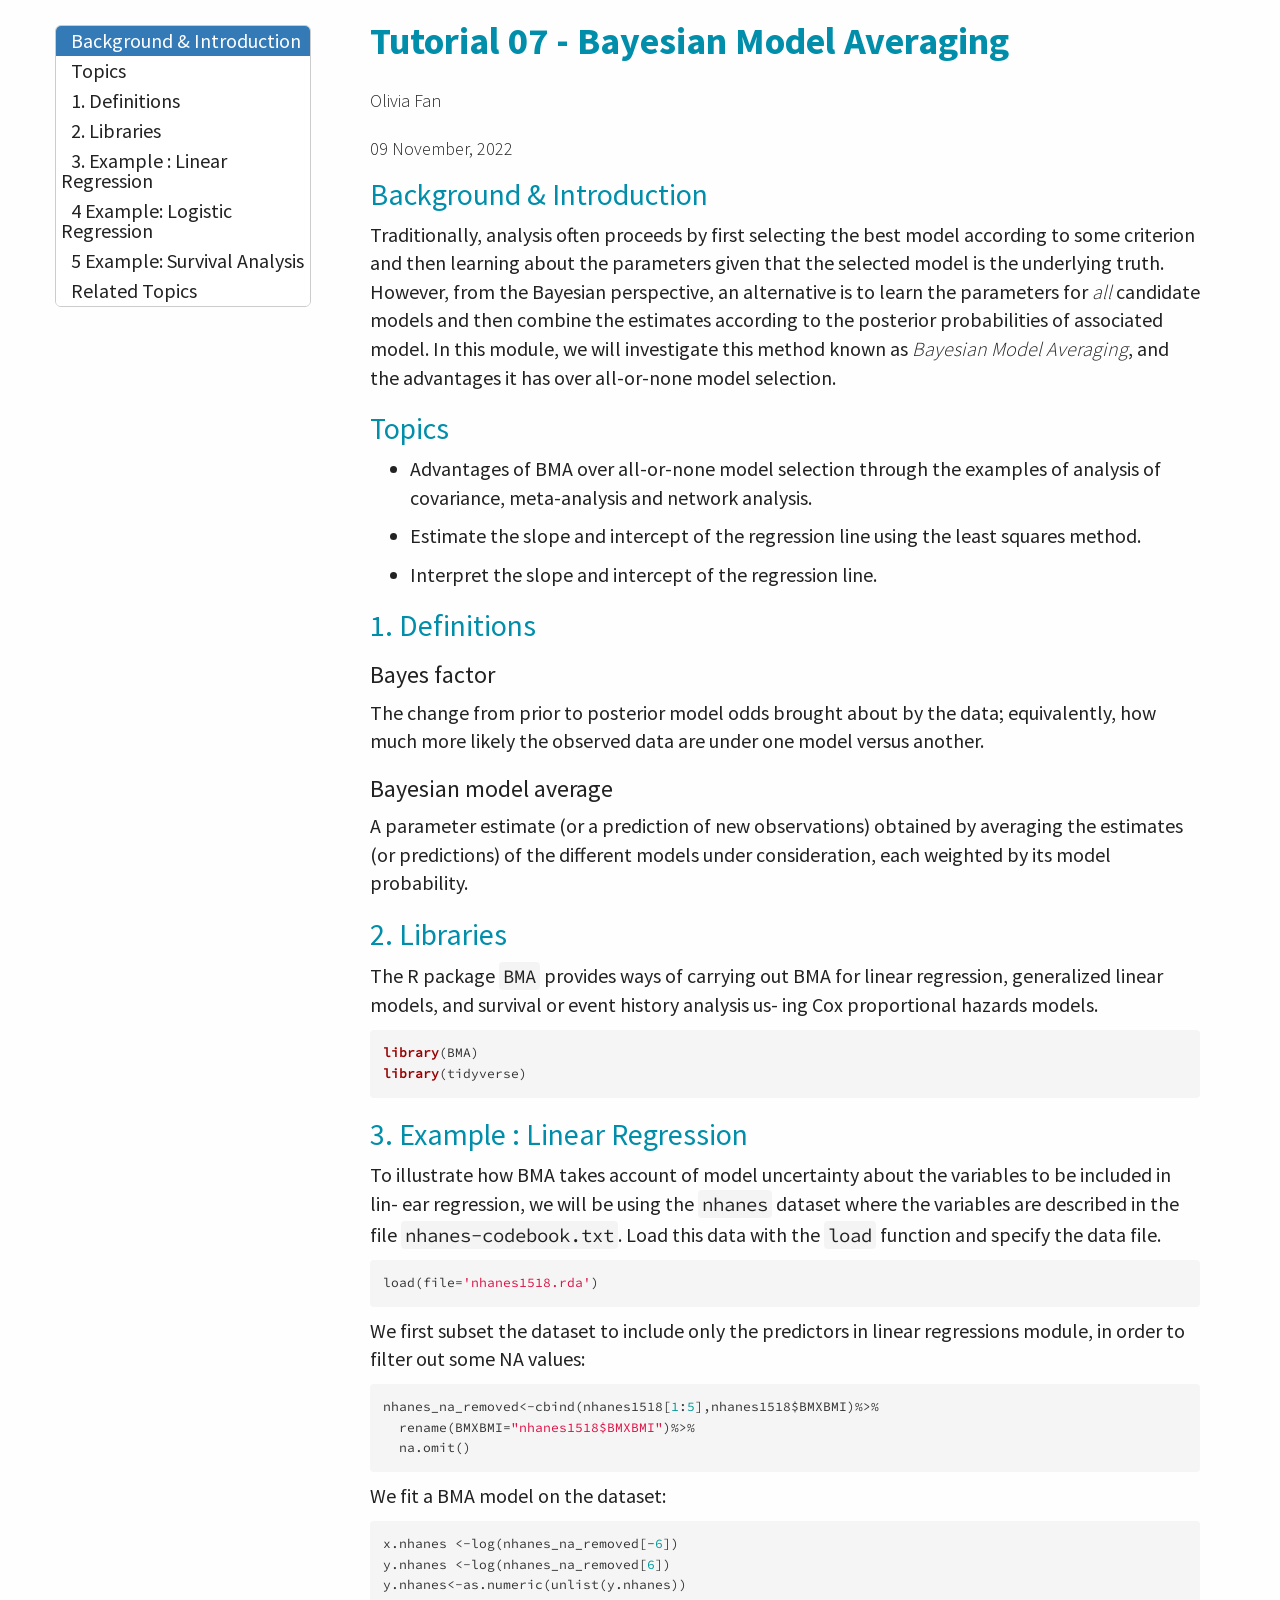
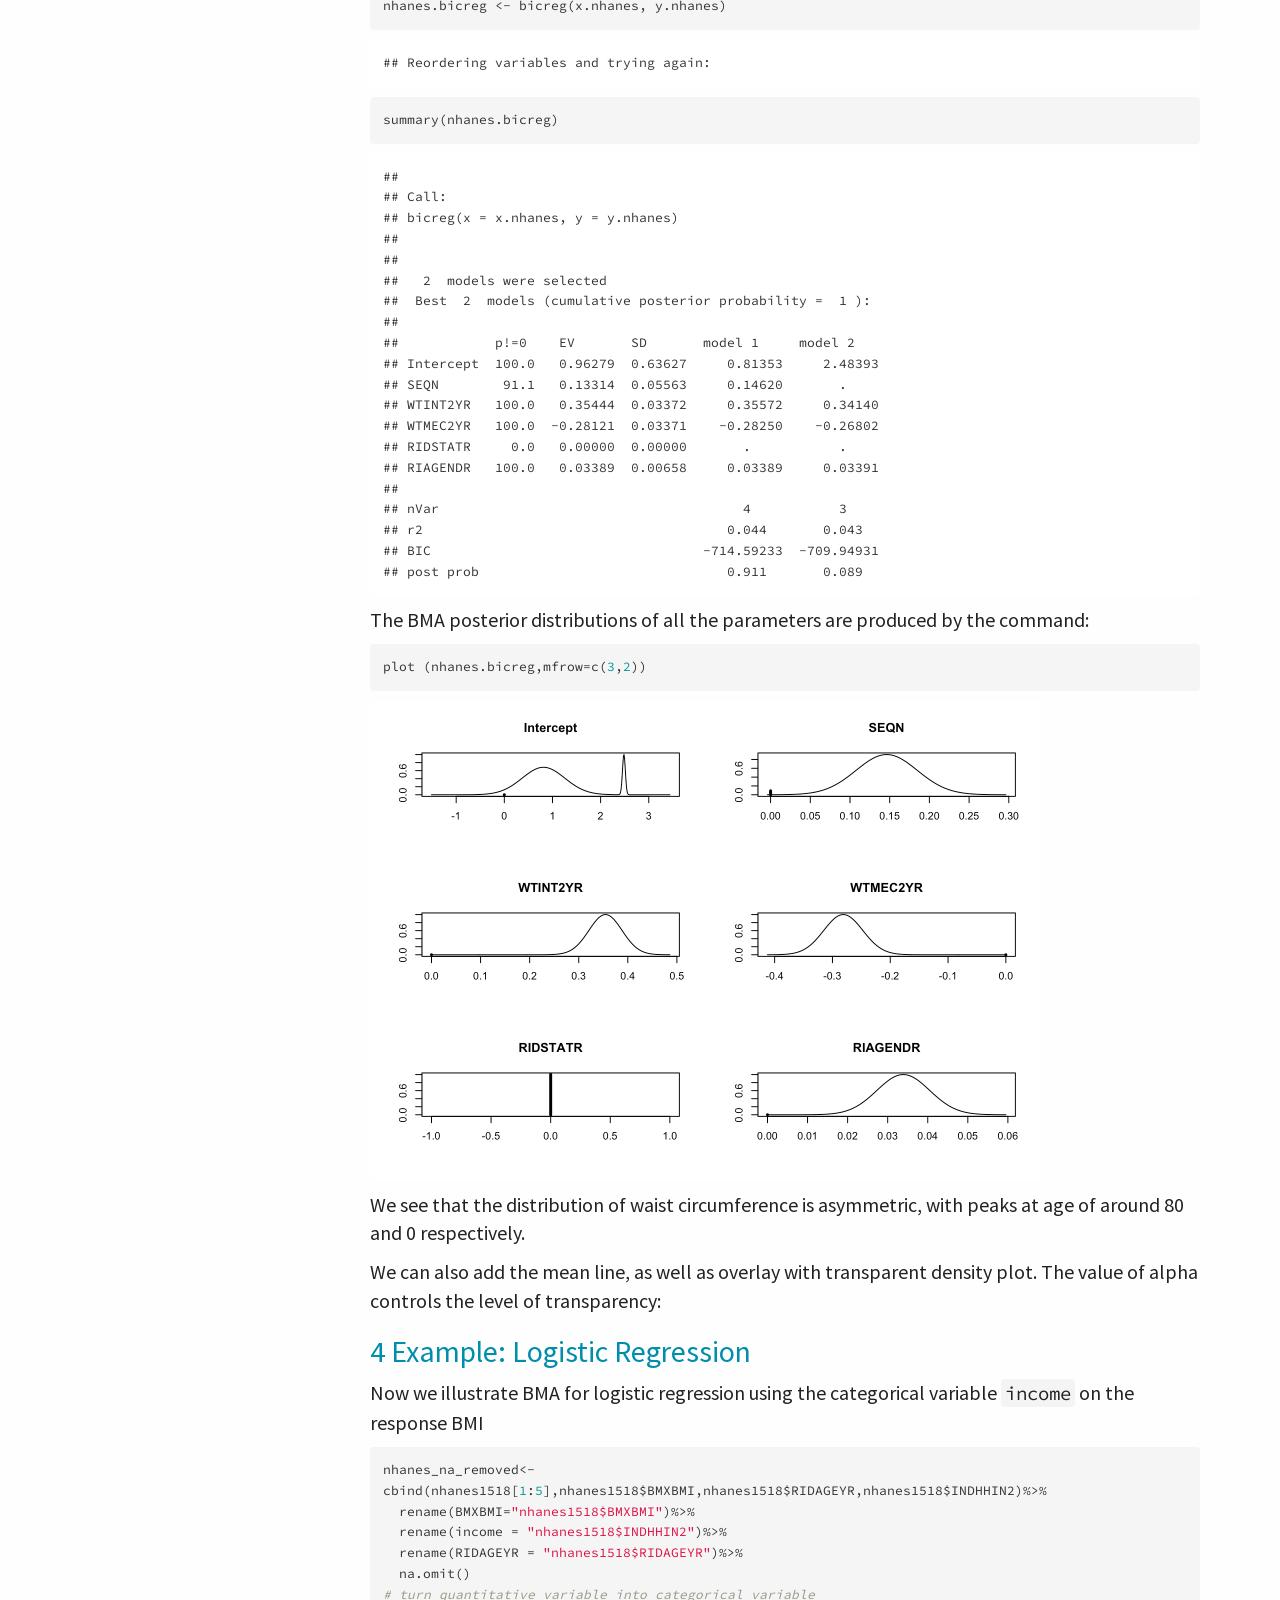
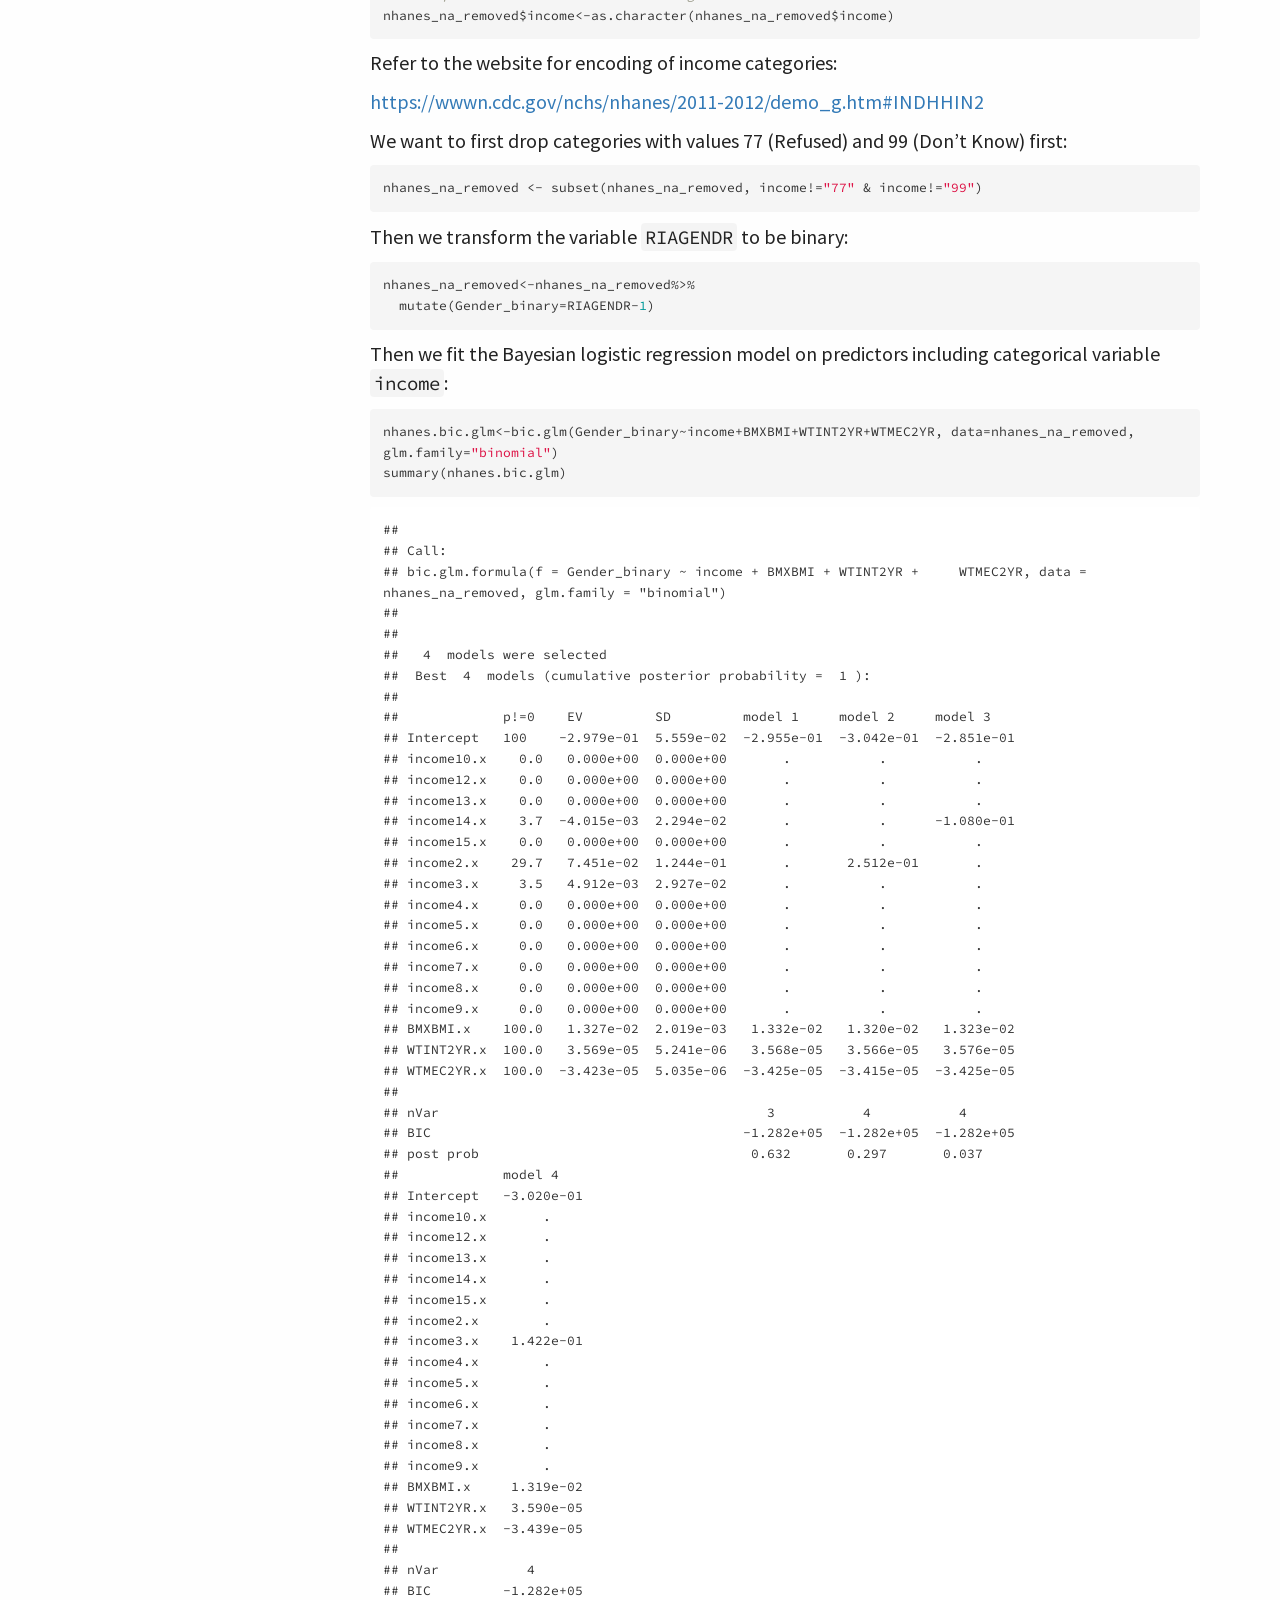
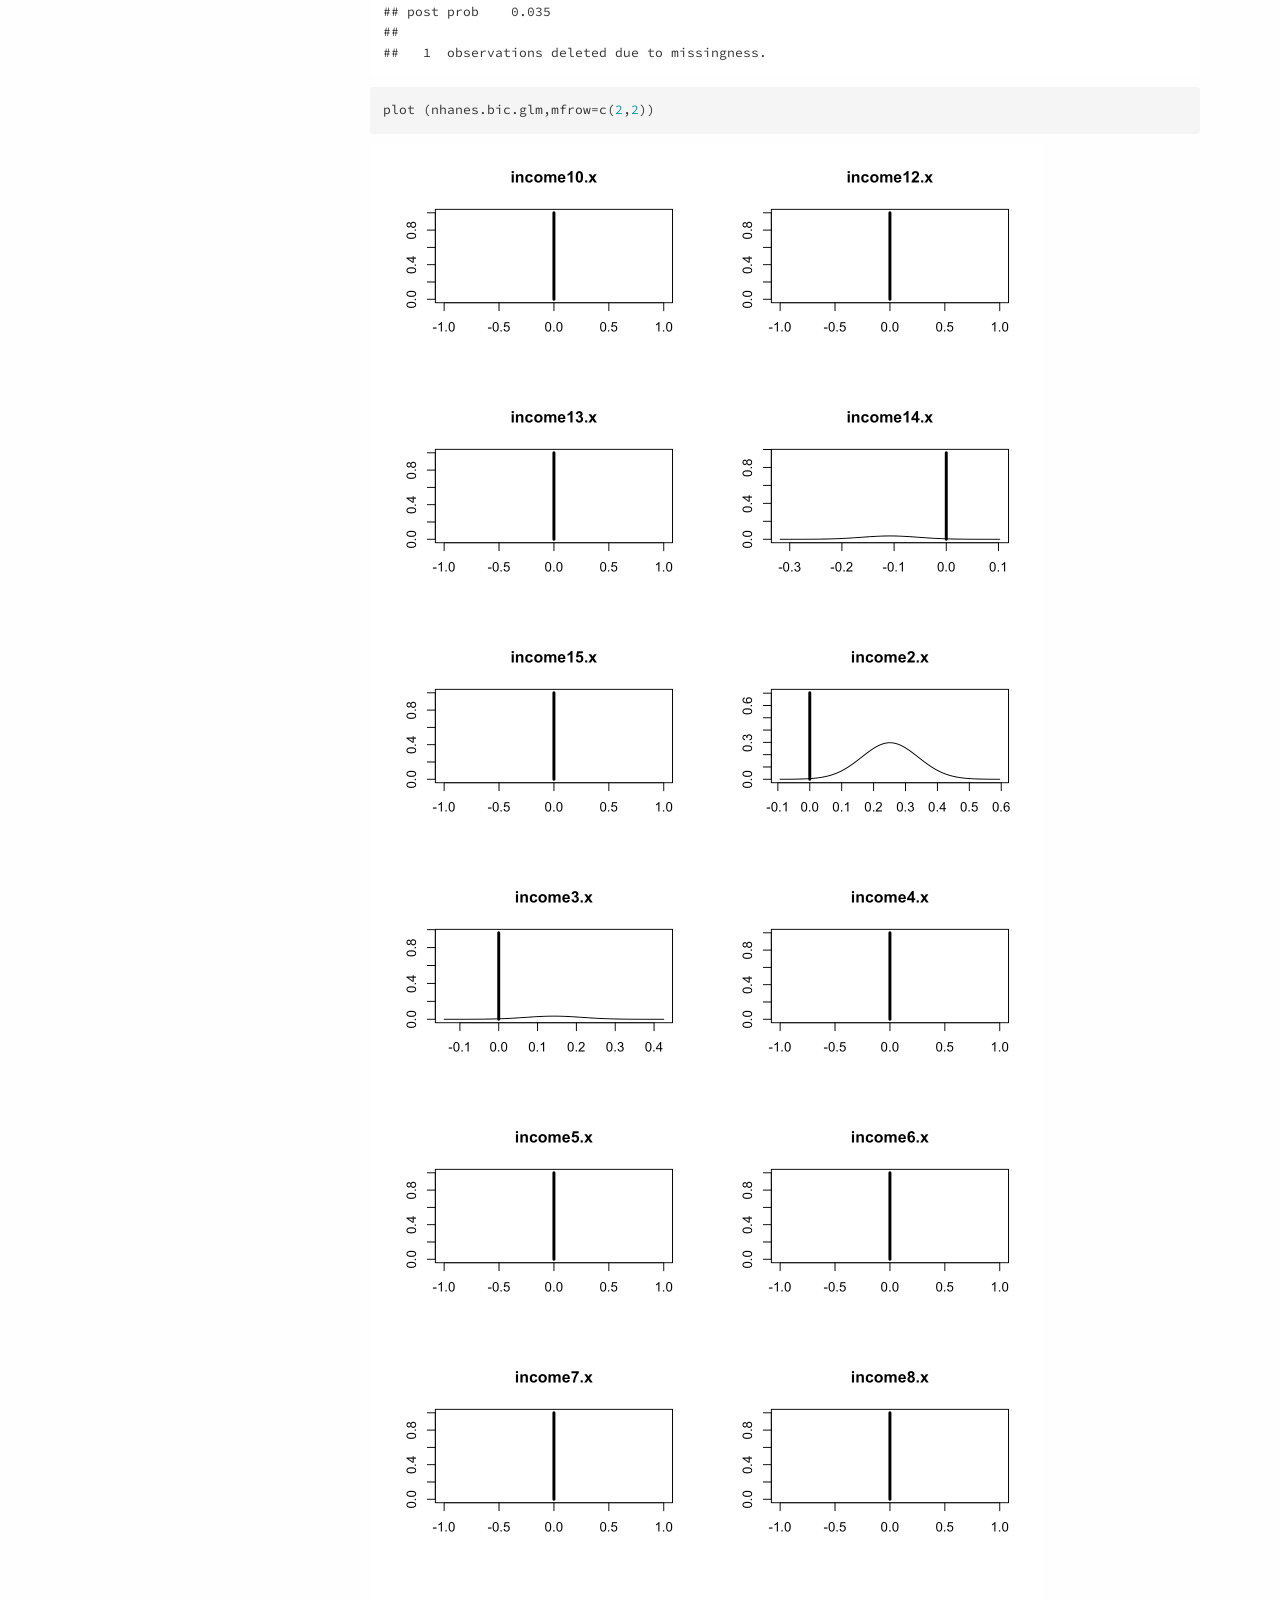
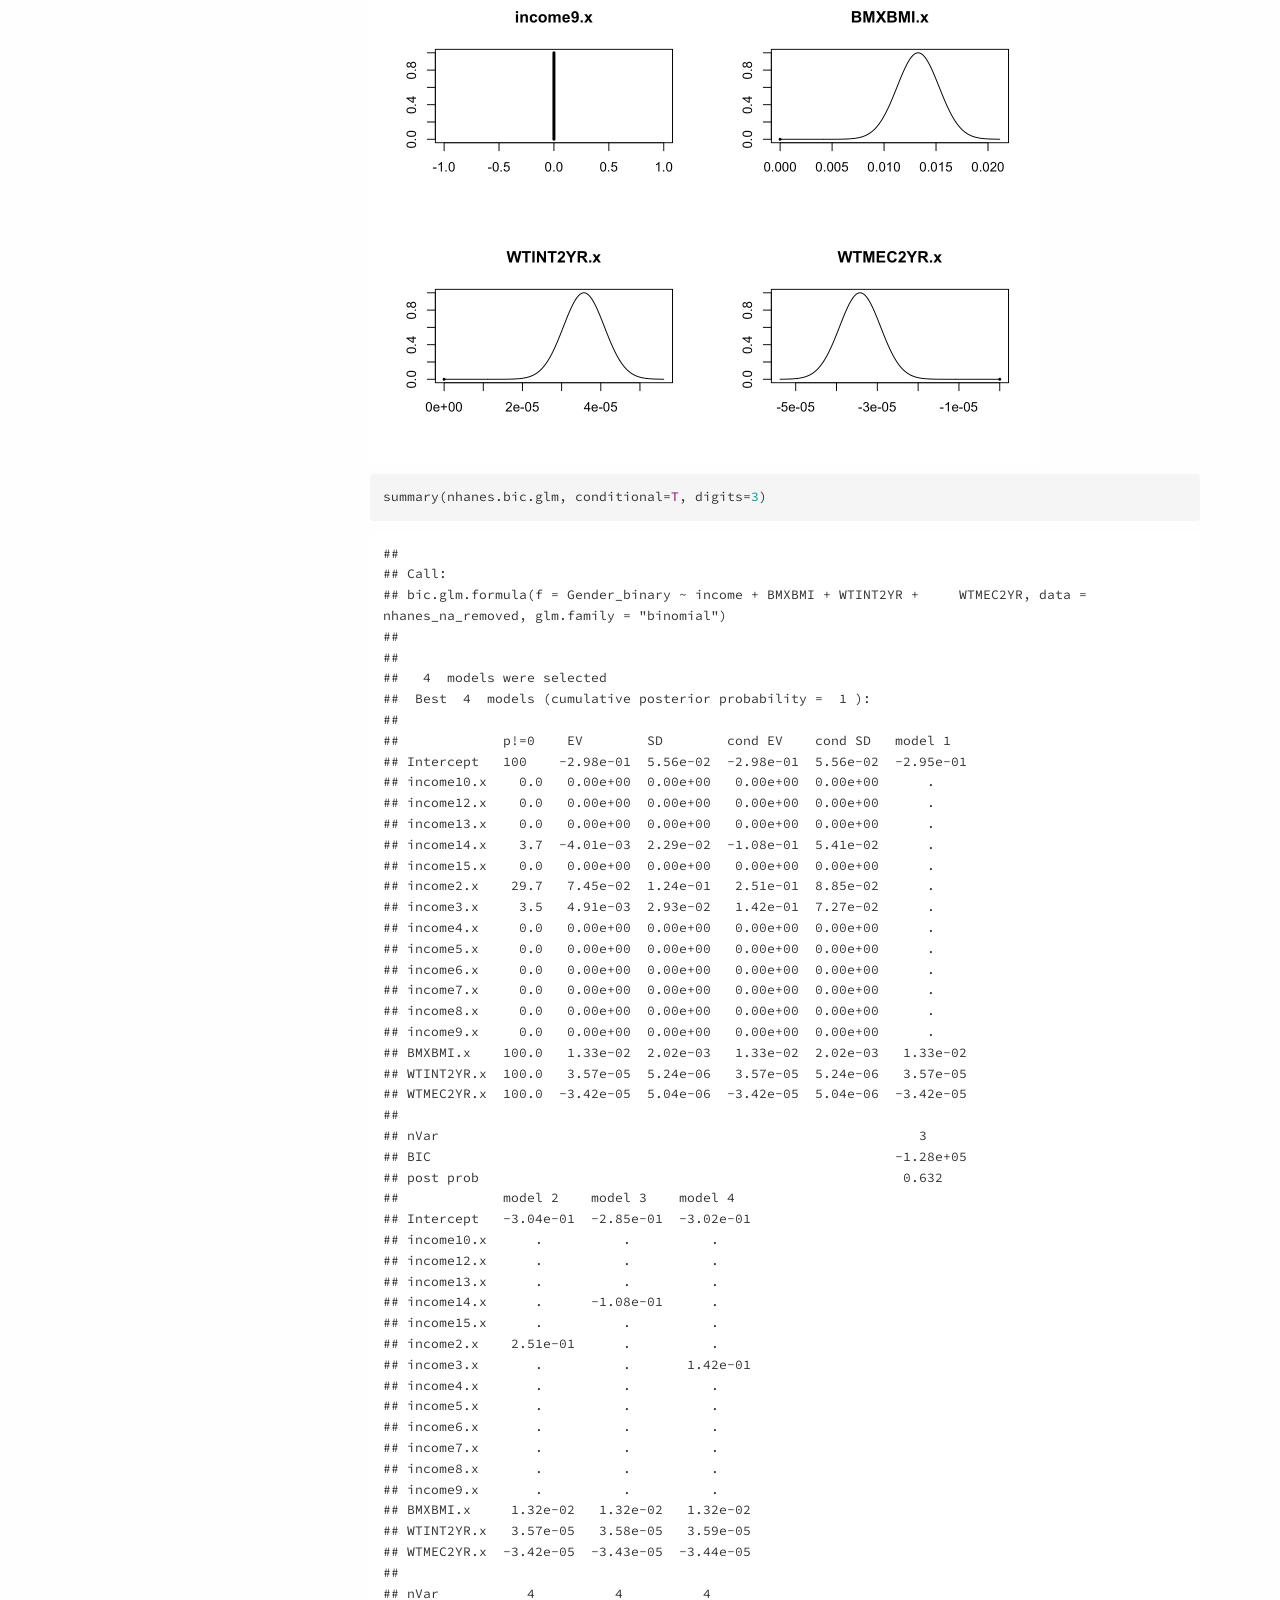
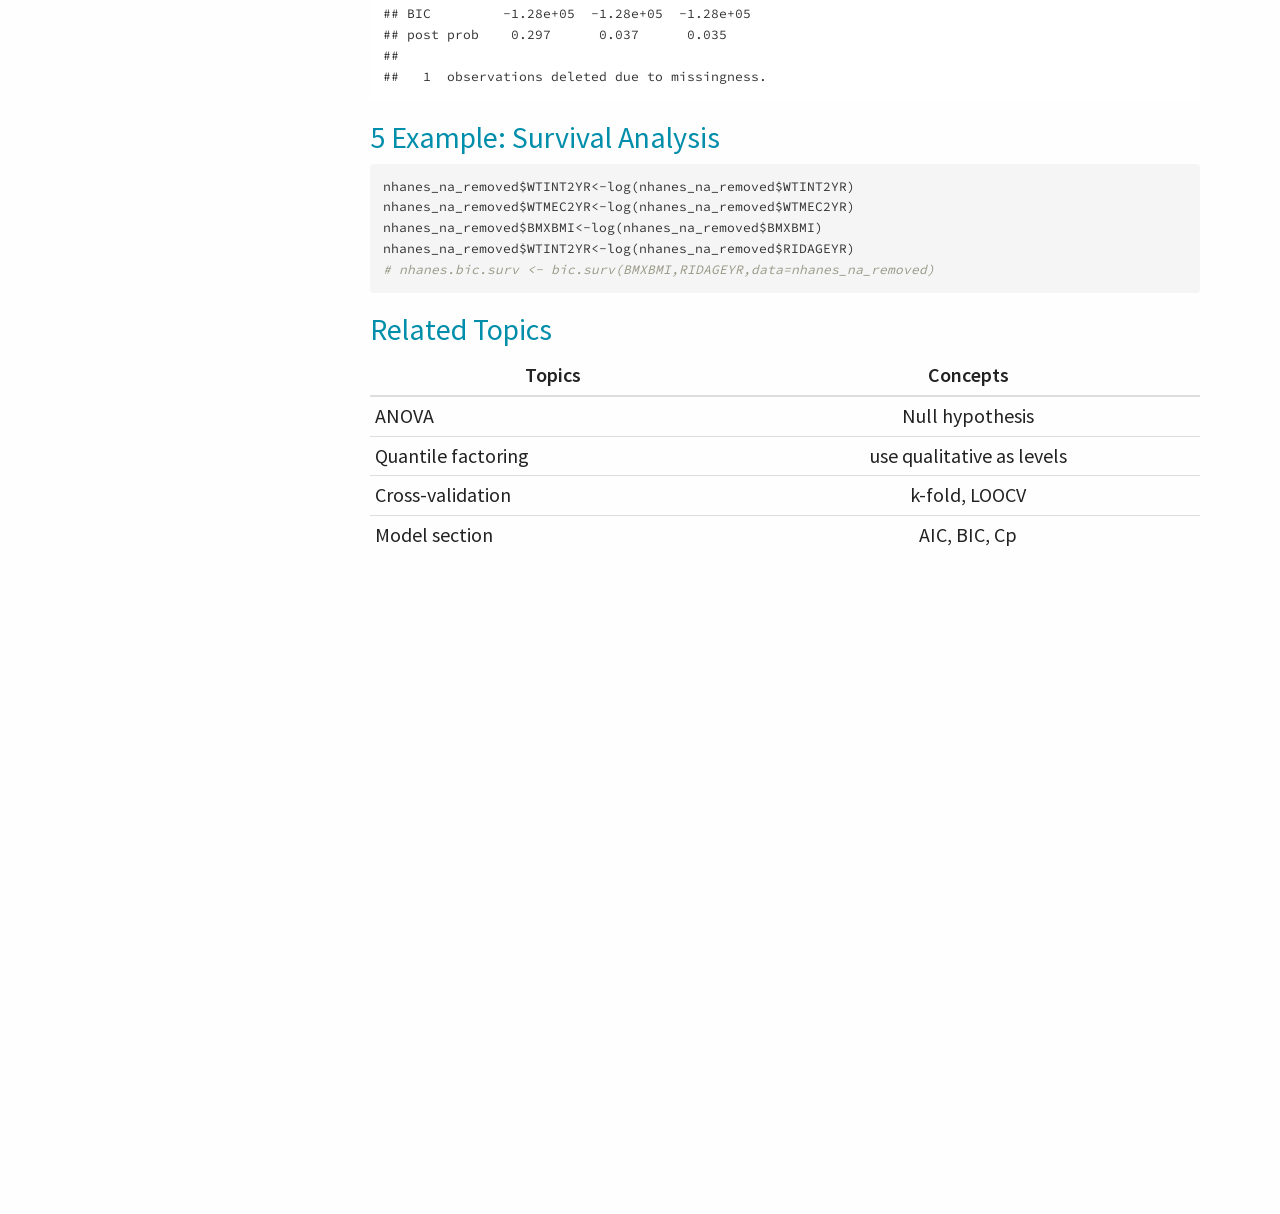
